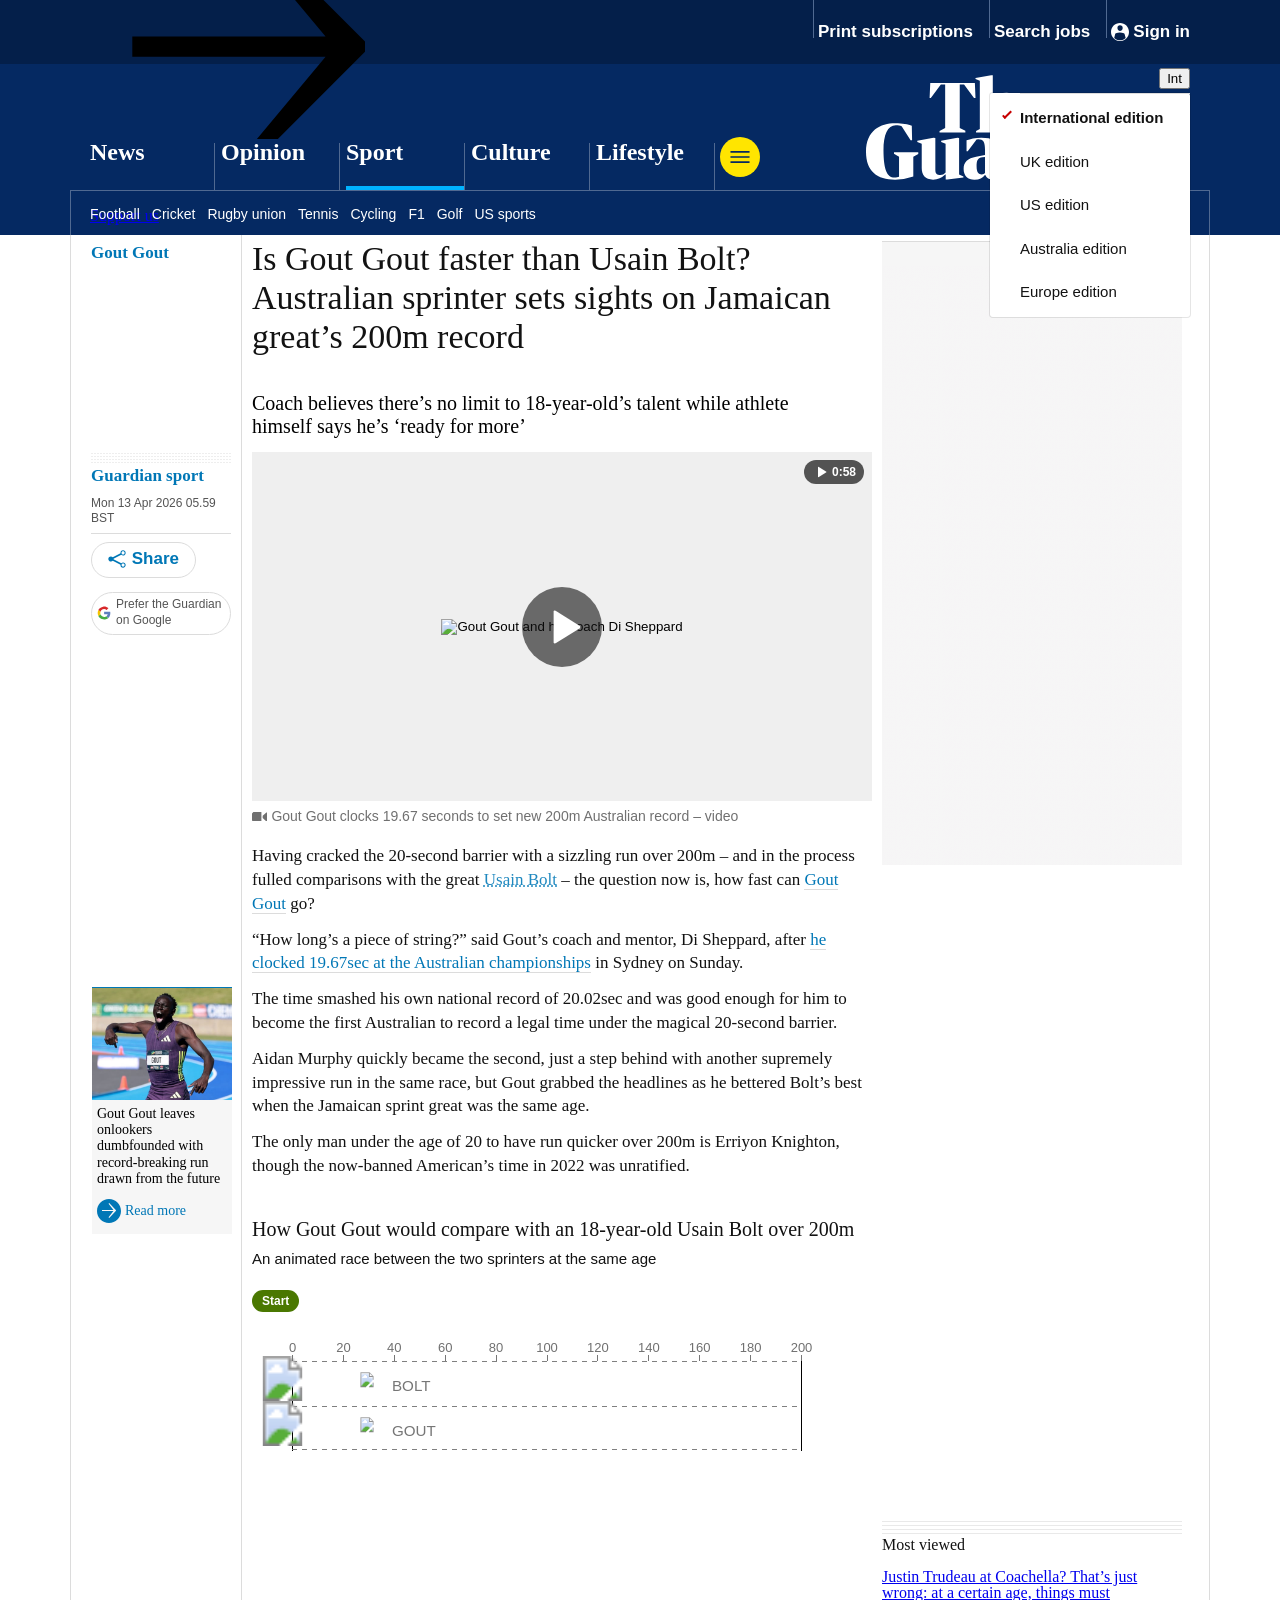
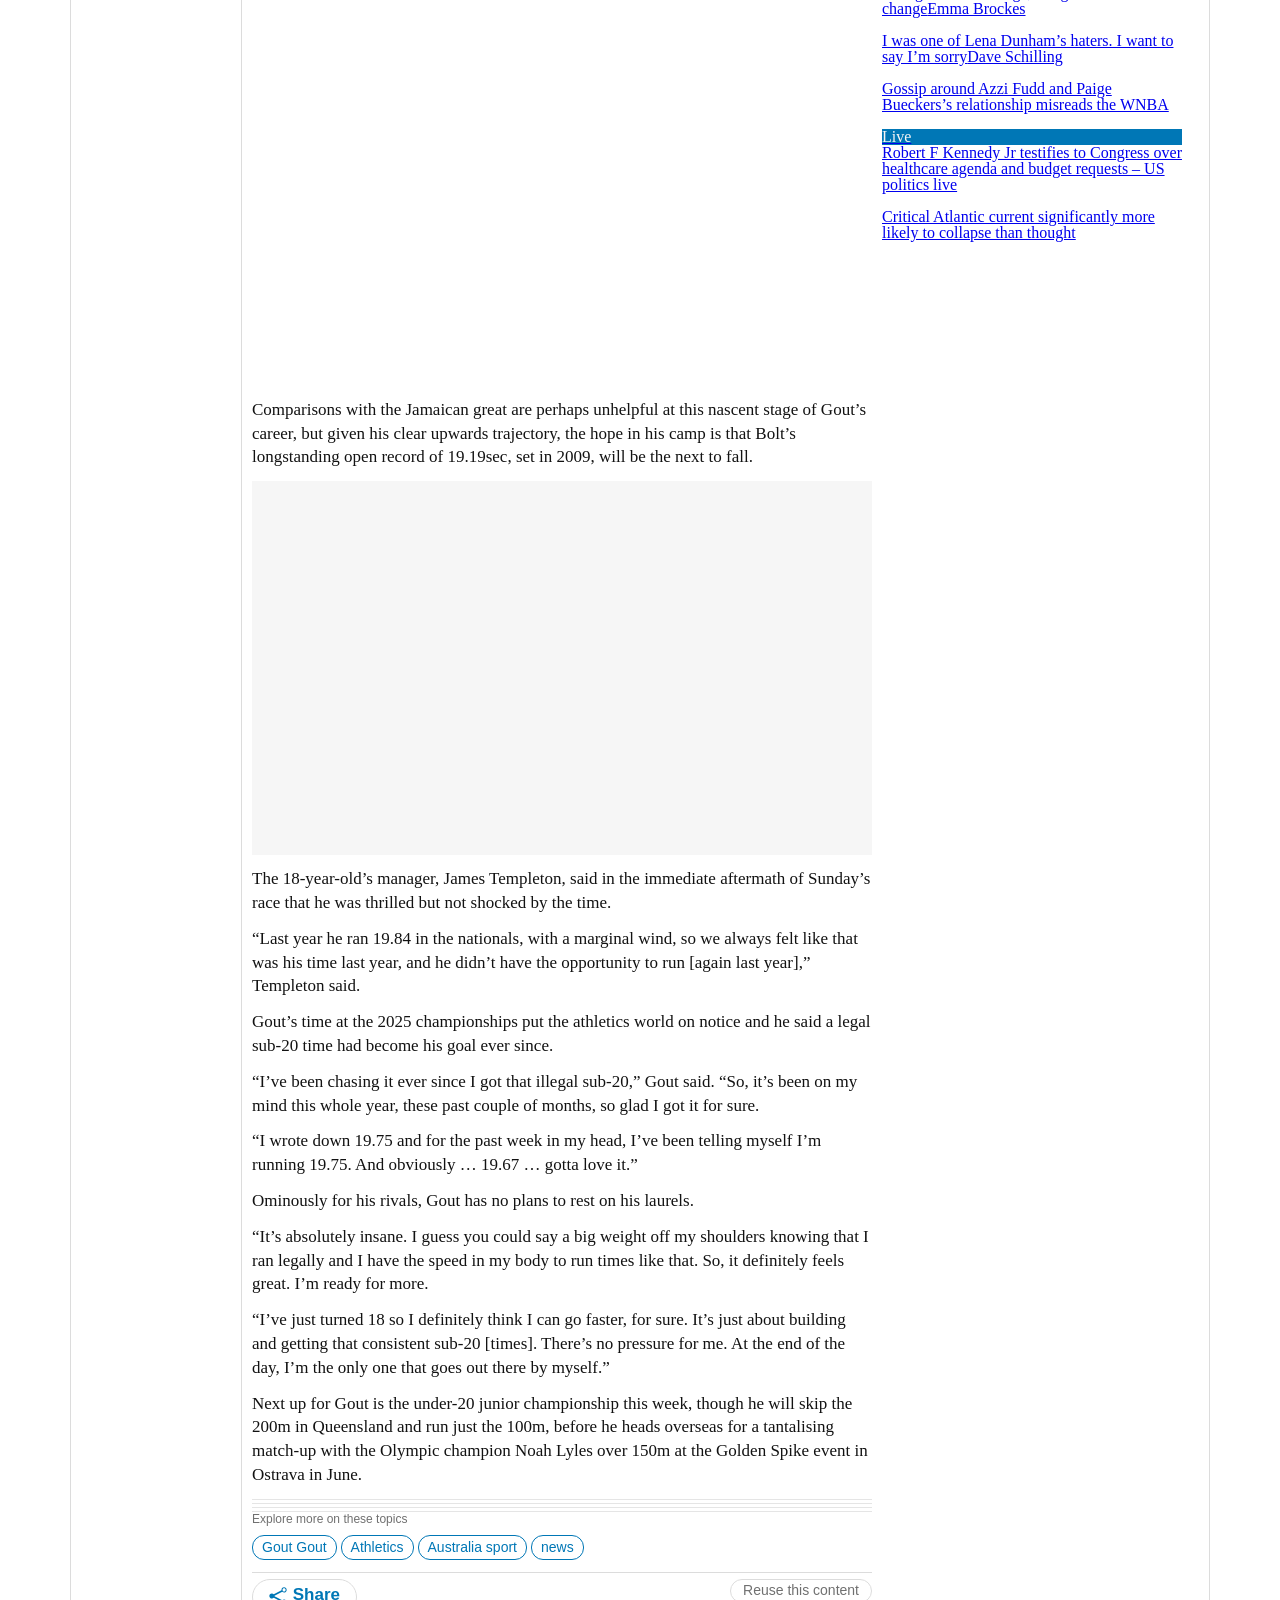
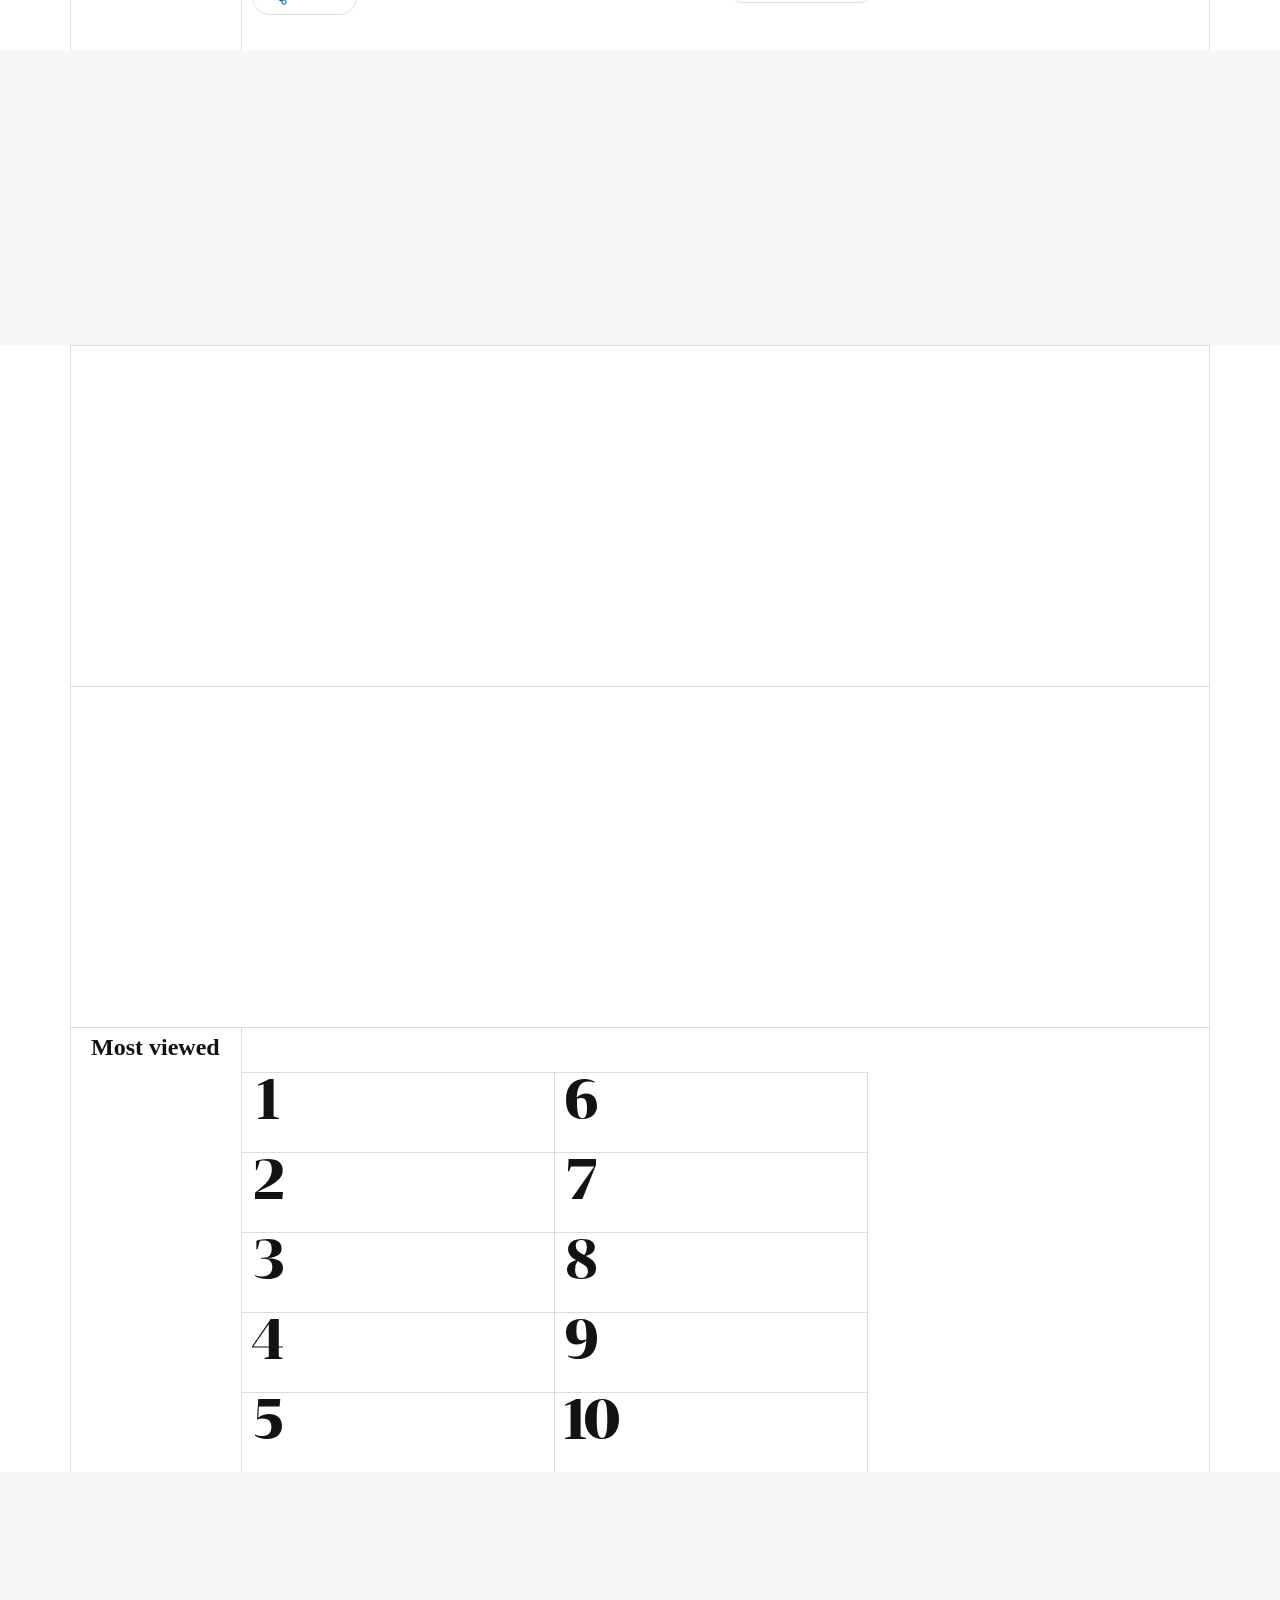
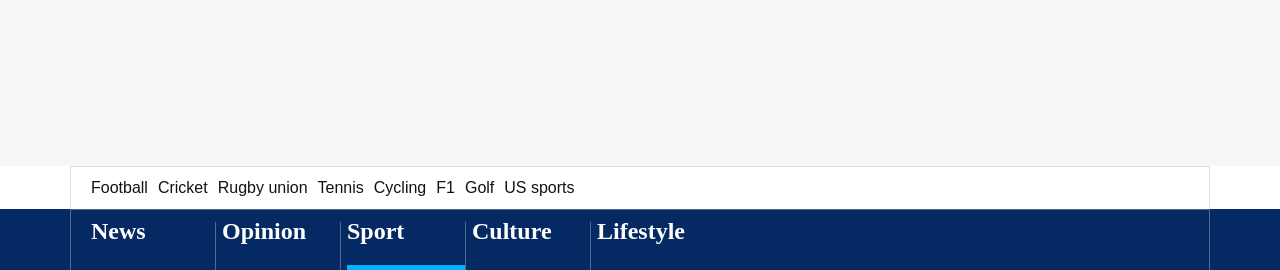
==== index.html @ 265787f0 "Renamed HTML File Forgot to rename file, this commit addresses it." ====
<!DOCTYPE html>
<!-- saved from url=(0095)https://www.theguardian.com/sport/2026/apr/13/how-fast-gout-gout-australian-sprinter-usain-bolt -->
<html lang="en" data-article-theme="Sport" style="--interactive-atom-background: #FFFFFF;"><head><meta http-equiv="Content-Type" content="text/html; charset=UTF-8">
			    <!-- Hello there, HTML enthusiast! -->

				<!-- DCR commit hash a886cf13755b1de9a61874260228f595f70f9288 -->

                <title>Is Gout Gout faster than Usain Bolt? Australian sprinter sets sights on Jamaican great’s 200m record | Gout Gout | The Guardian</title>
                <meta name="description" content="Coach believes there’s no limit to 18-year-old’s talent while athlete himself says he’s ‘ready for more’">

				<link rel="canonical" href="https://www.theguardian.com/sport/2026/apr/13/how-fast-gout-gout-australian-sprinter-usain-bolt">
				<meta name="viewport" content="width=device-width,minimum-scale=1,initial-scale=1">
                <meta name="theme-color" content="#052962">
				<link rel="manifest" href="https://assets.guim.co.uk/static/frontend/manifest.json">
				<link rel="apple-touch-icon" href="https://assets.guim.co.uk/static/frontend/icons/homescreen/apple-touch-icon.svg" sizes="any">
				<link rel="apple-touch-icon" href="https://assets.guim.co.uk/static/frontend/icons/homescreen/apple-touch-icon-512.png" sizes="512x512">
				<link rel="apple-touch-icon" href="https://assets.guim.co.uk/static/frontend/icons/homescreen/apple-touch-icon-360.png" sizes="360x360">
				<link rel="apple-touch-icon" href="https://assets.guim.co.uk/static/frontend/icons/homescreen/apple-touch-icon-240.png" sizes="240x240">
				<link rel="apple-touch-icon" href="https://assets.guim.co.uk/static/frontend/icons/homescreen/apple-touch-icon-120.png" sizes="120x120">
                <link rel="icon" href="https://static.guim.co.uk/images/favicon-32x32.ico">

                <link rel="preconnect" href="https://assets.guim.co.uk/">
<link rel="preconnect" href="https://i.guim.co.uk/">
<link rel="preconnect" href="https://j.ophan.co.uk/">
<link rel="preconnect" href="https://ophan.theguardian.com/">
<link rel="preconnect" href="https://sourcepoint.theguardian.com/">
                <link rel="dns-prefetch" href="https://assets.guim.co.uk/">
<link rel="dns-prefetch" href="https://i.guim.co.uk/">
<link rel="dns-prefetch" href="https://j.ophan.co.uk/">
<link rel="dns-prefetch" href="https://ophan.theguardian.com/">
<link rel="dns-prefetch" href="https://api.nextgen.guardianapps.co.uk/">
<link rel="dns-prefetch" href="https://hits-secure.theguardian.com/">
<link rel="dns-prefetch" href="https://interactive.guim.co.uk/">
<link rel="dns-prefetch" href="https://static.theguardian.com/">
<link rel="dns-prefetch" href="https://support.theguardian.com/">

                 <script type="text/javascript" async="" src="./Is Gout Gout faster than Usain Bolt_ Australian sprinter sets sights on Jamaican great’s 200m record _ Gout Gout _ The Guardian_files/c.js.download"></script><script async="" src="./Is Gout Gout faster than Usain Bolt_ Australian sprinter sets sights on Jamaican great’s 200m record _ Gout Gout _ The Guardian_files/wrap.js.download"></script><script src="./Is Gout Gout faster than Usain Bolt_ Australian sprinter sets sights on Jamaican great’s 200m record _ Gout Gout _ The Guardian_files/f.txt"></script><script src="./Is Gout Gout faster than Usain Bolt_ Australian sprinter sets sights on Jamaican great’s 200m record _ Gout Gout _ The Guardian_files/f(1).txt"></script><script src="./Is Gout Gout faster than Usain Bolt_ Australian sprinter sets sights on Jamaican great’s 200m record _ Gout Gout _ The Guardian_files/d6691a17-6fdb-4d26-85d6-b3dd27f55f08-web.js.download"></script><script src="./Is Gout Gout faster than Usain Bolt_ Australian sprinter sets sights on Jamaican great’s 200m record _ Gout Gout _ The Guardian_files/iasPET.1.js.download"></script><script src="./Is Gout Gout faster than Usain Bolt_ Australian sprinter sets sights on Jamaican great’s 200m record _ Gout Gout _ The Guardian_files/the_guardian_uk.js.download"></script><script async="" src="./Is Gout Gout faster than Usain Bolt_ Australian sprinter sets sights on Jamaican great’s 200m record _ Gout Gout _ The Guardian_files/apstag.js.download"></script><script src="./Is Gout Gout faster than Usain Bolt_ Australian sprinter sets sights on Jamaican great’s 200m record _ Gout Gout _ The Guardian_files/tag.js.download"></script><script src="./Is Gout Gout faster than Usain Bolt_ Australian sprinter sets sights on Jamaican great’s 200m record _ Gout Gout _ The Guardian_files/beacon.js.download" id="comscore" async=""></script><script src="./Is Gout Gout faster than Usain Bolt_ Australian sprinter sets sights on Jamaican great’s 200m record _ Gout Gout _ The Guardian_files/config.js.download" async=""></script><script type="application/ld+json">
                    			[{"@type":"NewsArticle","@context":"https://schema.org","@id":"https://www.theguardian.com/sport/2026/apr/13/how-fast-gout-gout-australian-sprinter-usain-bolt","publisher":{"@type":"Organization","@context":"https://schema.org","@id":"https://www.theguardian.com#publisher","name":"The Guardian","url":"https://www.theguardian.com/","logo":{"@type":"ImageObject","url":"https://uploads.guim.co.uk/2018/01/31/TheGuardian_AMP.png","width":190,"height":60},"sameAs":["https://www.facebook.com/theguardian","https://twitter.com/guardian","https://www.youtube.com/user/TheGuardian"]},"isAccessibleForFree":true,"isPartOf":{"@type":["CreativeWork","Product"],"name":"The Guardian","productID":"theguardian.com:basic"},"image":["https://i.guim.co.uk/img/media/9cb7e3c1fbef3605c9a536374ebd32091ae168bf/116_0_2563_2050/master/2563.jpg?width=1200&height=630&quality=85&auto=format&fit=crop&precrop=40:21,offset-x50,offset-y0&overlay-align=bottom%2Cleft&overlay-width=100p&overlay-base64=L2ltZy9zdGF0aWMvb3ZlcmxheXMvdGctZGVmYXVsdC5wbmc&enable=upscale&s=7f8e70949f3107f25cc28188cef7306f","https://i.guim.co.uk/img/media/9cb7e3c1fbef3605c9a536374ebd32091ae168bf/116_0_2563_2050/master/2563.jpg?width=1200&height=1200&quality=85&auto=format&fit=crop&s=6c474602ad21259b686685066d8d3cd5","https://i.guim.co.uk/img/media/9cb7e3c1fbef3605c9a536374ebd32091ae168bf/116_0_2563_2050/master/2563.jpg?width=1200&height=900&quality=85&auto=format&fit=crop&s=549c5495d1c855d6bd605810d205d768","https://i.guim.co.uk/img/media/9cb7e3c1fbef3605c9a536374ebd32091ae168bf/116_0_2563_2050/master/2563.jpg?width=1200&quality=85&auto=format&fit=max&s=b8308ca4f399986633cb9bcd3a3fe0fb"],"author":[{"@type":"Person","name":"Guardian sport","sameAs":"https://www.theguardian.com/profile/guardian-sport"}],"datePublished":"2026-04-13T04:59:41.000Z","headline":"Is Gout Gout faster than Usain Bolt? Australian sprinter sets sights on Jamaican great’s 200m record","dateModified":"2026-04-13T05:37:16.000Z","mainEntityOfPage":"https://www.theguardian.com/sport/2026/apr/13/how-fast-gout-gout-australian-sprinter-usain-bolt"},{"@type":"WebPage","@context":"https://schema.org","@id":"https://www.theguardian.com/sport/2026/apr/13/how-fast-gout-gout-australian-sprinter-usain-bolt","potentialAction":{"@type":"ViewAction","target":"android-app://com.guardian/https/www.theguardian.com/sport/2026/apr/13/how-fast-gout-gout-australian-sprinter-usain-bolt"}}]
                			</script>

				<link rel="preload" href="https://assets.guim.co.uk/static/frontend/fonts/guardian-headline/noalts-not-hinted/GHGuardianHeadline-Bold.woff2" as="font" crossorigin="">
<link rel="preload" href="https://assets.guim.co.uk/static/frontend/fonts/guardian-textegyptian/noalts-not-hinted/GuardianTextEgyptian-Regular.woff2" as="font" crossorigin="">

                <meta property="og:url" content="https://www.theguardian.com/sport/2026/apr/13/how-fast-gout-gout-australian-sprinter-usain-bolt">
<meta property="article:author" content="https://www.theguardian.com/profile/guardian-sport">
<meta property="og:image:width" content="1200">
<meta property="og:image" content="https://i.guim.co.uk/img/media/9cb7e3c1fbef3605c9a536374ebd32091ae168bf/116_0_2563_2050/master/2563.jpg?width=1200&amp;height=630&amp;quality=85&amp;auto=format&amp;fit=crop&amp;precrop=40:21,offset-x50,offset-y0&amp;overlay-align=bottom%2Cleft&amp;overlay-width=100p&amp;overlay-base64=L2ltZy9zdGF0aWMvb3ZlcmxheXMvdGctZGVmYXVsdC5wbmc&amp;enable=upscale&amp;s=7f8e70949f3107f25cc28188cef7306f">
<meta property="al:ios:url" content="gnmguardian://sport/2026/apr/13/how-fast-gout-gout-australian-sprinter-usain-bolt?contenttype=Article&amp;source=applinks">
<meta property="article:publisher" content="https://www.facebook.com/theguardian">
<meta property="og:title" content="Is Gout Gout faster than Usain Bolt? Australian sprinter sets sights on Jamaican great’s 200m record">
<meta property="fb:app_id" content="180444840287">
<meta property="article:modified_time" content="2026-04-13T05:37:16.000Z">
<meta property="og:image:height" content="960">
<meta property="og:description" content="Coach believes there’s no limit to 18-year-old’s talent while athlete himself says he’s ‘ready for more’">
<meta property="og:type" content="article">
<meta property="al:ios:app_store_id" content="409128287">
<meta property="article:section" content="Sport">
<meta property="article:published_time" content="2026-04-13T04:59:41.000Z">
<meta property="article:tag" content="Gout Gout,Athletics,Australia sport,Sport,Australia news">
<meta property="al:ios:app_name" content="The Guardian">
<meta property="og:site_name" content="the Guardian">

                <meta name="twitter:dnt" content="on">

                <meta name="twitter:app:id:iphone" content="409128287">
<meta name="twitter:app:name:googleplay" content="The Guardian">
<meta name="twitter:app:name:ipad" content="The Guardian">
<meta name="twitter:card" content="summary_large_image">
<meta name="twitter:app:name:iphone" content="The Guardian">
<meta name="twitter:app:id:ipad" content="409128287">
<meta name="twitter:app:id:googleplay" content="com.guardian">
<meta name="twitter:app:url:googleplay" content="guardian://www.theguardian.com/sport/2026/apr/13/how-fast-gout-gout-australian-sprinter-usain-bolt">
<meta name="twitter:app:url:iphone" content="gnmguardian://sport/2026/apr/13/how-fast-gout-gout-australian-sprinter-usain-bolt?contenttype=Article&amp;source=twitter">
<meta name="twitter:image" content="https://i.guim.co.uk/img/media/9cb7e3c1fbef3605c9a536374ebd32091ae168bf/116_0_2563_2050/master/2563.jpg?width=1200&amp;height=630&amp;quality=85&amp;auto=format&amp;fit=crop&amp;precrop=40:21,offset-x50,offset-y0&amp;overlay-align=bottom%2Cleft&amp;overlay-width=100p&amp;overlay-base64=L2ltZy9zdGF0aWMvb3ZlcmxheXMvdGctZGVmYXVsdC5wbmc&amp;s=d45c4a9e0f38de8136c377ed4057181d">
<meta name="twitter:site" content="@guardian">
<meta name="twitter:app:url:ipad" content="gnmguardian://sport/2026/apr/13/how-fast-gout-gout-australian-sprinter-usain-bolt?contenttype=Article&amp;source=twitter">

                <!--  This tag enables pages to be featured in Google Discover as large previews
                    See: https://developers.google.com/search/docs/advanced/mobile/google-discover?hl=en&visit_id=637424198370039526-3805703503&rd=1 -->
                <meta name="robots" content="max-image-preview:large">


                <script>
                    window.guardian = {"config":{"isDotcomRendering":true,"isDev":false,"stage":"PROD","frontendAssetsFullURL":"https://assets.guim.co.uk/","page":{"switches":{"prebidCriteo":true,"externalVideoEmbeds":true,"lightbox":true,"googleOneTapSwitch":true,"hideNewsletterSignupComponentForSubscribers":true,"prebidAppnexusUkRow":true,"prebidMagnite":true,"commercialMetrics":true,"prebidTrustx":false,"scAdFreeBanner":false,"adaptiveSite":true,"prebidPermutiveAudience":true,"compareVariantDecision":false,"manyNewsletterVisibleRecaptcha":false,"enableSentryReporting":true,"lazyLoadContainers":true,"filterAtAGlance":true,"ampArticleSwitch":false,"remarketing":true,"articleEndSlot":true,"keyEventsCarousel":true,"registerWithPhone":false,"targeting":true,"remoteHeader":true,"ampPrebidOzone":false,"slotBodyEnd":true,"emailInlineInFooter":true,"showNewPrivacyWordingOnEmailSignupEmbeds":true,"prebidAnalytics":true,"extendedMostPopular":true,"ampContentAbTesting":false,"imrWorldwide":true,"acast":true,"twitterUwt":true,"abNoAuxiaSignInGate":true,"prebidAppnexusInvcode":true,"ampPrebidPubmatic":false,"a9HeaderBidding":true,"prebidAppnexus":true,"enableDiscussionSwitch":true,"prebidXaxis":true,"stickyVideos":true,"discussionAllPageSize":true,"showNewNewsletterSignupCard":false,"prebidUserSync":true,"audioOnwardJourneySwitch":true,"brazeTaylorReport":false,"callouts":true,"sentinelLogger":true,"geoMostPopular":true,"weAreHiring":false,"relatedContent":true,"thirdPartyEmbedTracking":true,"prebidOzone":true,"ampLiveblogSwitch":false,"ampAmazon":false,"mostViewedFronts":true,"optOutAdvertising":true,"googleSearch":true,"brazeSwitch":true,"signInGate":true,"prebidKargo":true,"disableChildDirected":true,"abAdmiralAdblockRecovery":true,"consentManagement":true,"productLeftColCards":true,"personaliseSignInGateAfterCheckout":true,"idProfileNavigation":true,"confiantAdVerification":true,"discussionAllowAnonymousRecommendsSwitch":false,"permutive":true,"comscore":true,"ampPrebidCriteo":false,"prebidLiveramp":true,"prebidTheTradeDesk":true,"newsletterOnwards":false,"youtubeIma":true,"webFonts":true,"liveBlogTopSponsorship":true,"lineItemJobs":true,"ophan":true,"crosswordSvgThumbnails":true,"prebidTriplelift":true,"prebidPubmatic":true,"serverShareCounts":false,"autoRefresh":true,"enhanceTweets":true,"prebidIndexExchange":true,"prebidOpenx":true,"prebidHeaderBidding":true,"idCookieRefresh":true,"discussionPageSize":true,"smartAppBanner":false,"historyTags":true,"brazeContentCards":true,"remoteBanner":true,"emailSignupRecaptcha":true,"prebidSmart":true,"shouldLoadGoogletag":true,"inizio":true},"abTests":{},"serverSideABTests":{"thefilter-at-a-glance-redesign-v2":"control"},"googletagUrl":"//securepubads.g.doubleclick.net/tag/js/gpt.js","stage":"PROD","frontendAssetsFullURL":"https://assets.guim.co.uk/","ampIframeUrl":"https://assets.guim.co.uk/data/vendor/2533d5cb94302889e6a8f1b24b5329e7/amp-iframe.html","tones":"News","facebookIaAdUnitRoot":"facebook-instant-articles","avatarApiUrl":"https://avatar.theguardian.com","isSplash":false,"isColumn":false,"membershipUrl":"https://membership.theguardian.com","headline":"Is Gout Gout faster than Usain Bolt? Australian sprinter sets sights on Jamaican great’s 200m record","isImmersive":false,"author":"Guardian sport","toneIds":"tone/news","ipsosTag":"sport","isProd":true,"membershipAccess":"","allowUserGeneratedContent":false,"commissioningDesks":"australia-sport","webPublicationDate":1776056381000,"forecastsapiurl":"/weatherapi/forecast","supportUrl":"https://support.theguardian.com","isNumberedList":false,"commercialBundleUrl":"https://assets.guim.co.uk/commercial/c4a3aa217acf2823bf3c/graun.standalone.commercial.js","idOAuthUrl":"https://oauth.theguardian.com","webTitle":"Is Gout Gout faster than Usain Bolt? Australian sprinter sets sights on Jamaican great’s 200m record","isPhotoEssay":false,"idWebAppUrl":"https://oauth.theguardian.com","a9PublisherId":"3722","isFront":false,"inBodyInternalLinkCount":2,"googleSearchUrl":"//www.google.co.uk/cse/cse.js","inBodyExternalLinkCount":0,"showRelatedContent":true,"lightboxImages":{"id":"sport/2026/apr/13/how-fast-gout-gout-australian-sprinter-usain-bolt","headline":"Is Gout Gout faster than Usain Bolt? Australian sprinter sets sights on Jamaican great’s 200m record","shouldHideAdverts":false,"standfirst":"<p>Coach believes there’s no limit to 18-year-old’s talent while athlete himself says he’s ‘ready for more’</p>","images":[]},"googleSearchId":"007466294097402385199:m2ealvuxh1i","shouldHideReaderRevenue":false,"idUrl":"https://profile.theguardian.com","hasSurveyAd":false,"omnitureAmpAccount":"guardiangu-thirdpartyapps","dfpAdUnitRoot":"theguardian.com","trackingNames":"Australia Sport","host":"https://www.theguardian.com","blogIds":"","sectionName":"Sport","hasMultipleVideosInPage":false,"hasShowcaseMainElement":false,"googleRecaptchaSiteKey":"6Le7mFsrAAAAAD07aRCTHZe9u0EfvOiNe8Y0DMMV","fbAppId":"180444840287","isContent":true,"shortUrlId":"/p/x4z4gm","dfpAccountId":"59666047","plistaPublicApiKey":"462925f4f131001fd974bebe","wordCount":506,"hasLiveBlogTopAd":false,"dcrSentryDsn":"https://1937ab71c8804b2b8438178dfdd6468f@sentry.io/1377847","cardStyle":"news","adUnit":"/59666047/theguardian.com/sport/article/ng","discussionApiUrl":"https://discussion.theguardian.com/discussion-api","isSensitive":false,"ophanEmbedJsUrl":"//j.ophan.co.uk/ophan.embed","edition":"INT","frontendSentryDsn":"https://344003a8d11c41d8800fbad8383fdc50@o14302.ingest.us.sentry.io/35463","brazeApiKey":"7f28c639-8bda-48ff-a3f6-24345abfc07c","blogs":"","discussionApiClientHeader":"nextgen","section":"sport","userAttributesApiUrl":"https://members-data-api.theguardian.com/user-attributes","videoDuration":0,"dfpHost":"pubads.g.doubleclick.net","weatherapiurl":"/weatherapi/city","sentryPublicApiKey":"344003a8d11c41d8800fbad8383fdc50","shortUrl":"https://www.theguardian.com/p/x4z4gm","thumbnail":"https://i.guim.co.uk/img/media/9cb7e3c1fbef3605c9a536374ebd32091ae168bf/116_0_2563_2050/500.jpg?quality=85&auto=format&fit=max&s=9507b111f75cbc823659b8f6df03ae03","pillar":"Sport","pageId":"sport/2026/apr/13/how-fast-gout-gout-australian-sprinter-usain-bolt","references":[{"rich-link":"https://www.theguardian.com/sport/2017/may/15/the-recap-sign-up-for-the-best-of-the-guardians-sport-coverage"},{"rich-link":"https://www.theguardian.com/info/2015/jun/05/guardian-australia-sport-newsletter-subscribe-by-email"}],"beaconUrl":"//phar.gu-web.net","commentable":false,"discussionD2Uid":"zHoBy6HNKsk","ophanJsUrl":"//j.ophan.co.uk/ophan.ng","contributorBio":"","keywordIds":"sport/gout-gout,sport/athletics,sport/australia-sport,sport/sport,australia-news/australia-news","contentType":"Article","isDev":false,"isHosted":false,"isAdFree":false,"stripePublicToken":"pk_live_2O6zPMHXNs2AGea4bAmq5R7Z","omnitureAccount":"guardiangu-network","locationapiurl":"/weatherapi/locations?query=","authorIds":"profile/guardian-sport","isPaidContent":false,"hasYouTubeAtom":true,"externalEmbedHost":"https://embed.theguardian.com","thirdPartyAppsAccount":"guardiangu-thirdpartyapps","ajaxUrl":"https://api.nextgen.guardianapps.co.uk","byline":"Guardian sport","keywords":"Gout Gout,Athletics,Australia sport,Sport,Australia news","contentId":"sport/2026/apr/13/how-fast-gout-gout-australian-sprinter-usain-bolt","nonKeywordTagIds":"type/article,tone/news,profile/guardian-sport,tracking/commissioningdesk/australia-sport","mobileAppsAdUnitRoot":"beta-guardian-app","hasPageSkin":false,"requiresMembershipAccess":false,"revisionNumber":"DEV","optimizeEpicUrl":"https://support.theguardian.com/epic/control/index.html","assetsPath":"https://assets.guim.co.uk/","mmaUrl":"https://manage.theguardian.com","isLive":false,"richLink":"/sport/2017/may/15/the-recap-sign-up-for-the-best-of-the-guardians-sport-coverage","campaigns":[],"isLiveBlog":false,"pageCode":"16950433","avatarImagesUrl":"https://avatar.guim.co.uk","publication":"theguardian.com","sentryHost":"app.getsentry.com/35463","buildNumber":"DEV","atomTypes":{"review":false,"guide":false,"audio":false,"explainer":false,"interactive":true,"profile":false,"chart":false,"quizz":false,"callToAction":false,"commonsdivision":false,"timeline":false,"media":true,"qanda":false},"userBenefitsApiUrl":"https://user-benefits.guardianapis.com/benefits/me","sharedAdTargeting":{"ct":"article","su":["0"],"edition":"int","tn":["news"],"p":"ng","k":["gout-gout","athletics","australia-sport","sport","australia-news"],"sh":"https://www.theguardian.com/p/x4z4gm","co":["guardian-sport"],"url":"/sport/2026/apr/13/how-fast-gout-gout-australian-sprinter-usain-bolt"},"onwardWebSocket":"ws://api.nextgen.guardianapps.co.uk/recently-published","productionOffice":"Aus","shouldHideAdverts":false,"idApiUrl":"https://idapi.theguardian.com","pbIndexSites":[{"bp":"D","id":208218},{"bp":"M","id":213492},{"bp":"T","id":215427}],"googletagJsUrl":"//securepubads.g.doubleclick.net/tag/js/gpt.js","atoms":["b4994dad-77c4-4063-b9f0-f14edb7b7ee5","interactives/2026/04/gout-verses-bolt-race-off/race"],"calloutsUrl":"https://callouts.guardianapis.com/formstack-campaign/submit","isPreview":false,"dcrCouldRender":true},"libs":{"googletag":"//securepubads.g.doubleclick.net/tag/js/gpt.js"},"switches":{"prebidCriteo":true,"externalVideoEmbeds":true,"lightbox":true,"googleOneTapSwitch":true,"hideNewsletterSignupComponentForSubscribers":true,"prebidAppnexusUkRow":true,"prebidMagnite":true,"commercialMetrics":true,"prebidTrustx":false,"scAdFreeBanner":false,"adaptiveSite":true,"prebidPermutiveAudience":true,"compareVariantDecision":false,"manyNewsletterVisibleRecaptcha":false,"enableSentryReporting":true,"lazyLoadContainers":true,"filterAtAGlance":true,"ampArticleSwitch":false,"remarketing":true,"articleEndSlot":true,"keyEventsCarousel":true,"registerWithPhone":false,"targeting":true,"remoteHeader":true,"ampPrebidOzone":false,"slotBodyEnd":true,"emailInlineInFooter":true,"showNewPrivacyWordingOnEmailSignupEmbeds":true,"prebidAnalytics":true,"extendedMostPopular":true,"ampContentAbTesting":false,"imrWorldwide":true,"acast":true,"twitterUwt":true,"abNoAuxiaSignInGate":true,"prebidAppnexusInvcode":true,"ampPrebidPubmatic":false,"a9HeaderBidding":true,"prebidAppnexus":true,"enableDiscussionSwitch":true,"prebidXaxis":true,"stickyVideos":true,"discussionAllPageSize":true,"showNewNewsletterSignupCard":false,"prebidUserSync":true,"audioOnwardJourneySwitch":true,"brazeTaylorReport":false,"callouts":true,"sentinelLogger":true,"geoMostPopular":true,"weAreHiring":false,"relatedContent":true,"thirdPartyEmbedTracking":true,"prebidOzone":true,"ampLiveblogSwitch":false,"ampAmazon":false,"mostViewedFronts":true,"optOutAdvertising":true,"googleSearch":true,"brazeSwitch":true,"signInGate":true,"prebidKargo":true,"disableChildDirected":true,"abAdmiralAdblockRecovery":true,"consentManagement":true,"productLeftColCards":true,"personaliseSignInGateAfterCheckout":true,"idProfileNavigation":true,"confiantAdVerification":true,"discussionAllowAnonymousRecommendsSwitch":false,"permutive":true,"comscore":true,"ampPrebidCriteo":false,"prebidLiveramp":true,"prebidTheTradeDesk":true,"newsletterOnwards":false,"youtubeIma":true,"webFonts":true,"liveBlogTopSponsorship":true,"lineItemJobs":true,"ophan":true,"crosswordSvgThumbnails":true,"prebidTriplelift":true,"prebidPubmatic":true,"serverShareCounts":false,"autoRefresh":true,"enhanceTweets":true,"prebidIndexExchange":true,"prebidOpenx":true,"prebidHeaderBidding":true,"idCookieRefresh":true,"discussionPageSize":true,"smartAppBanner":false,"historyTags":true,"brazeContentCards":true,"remoteBanner":true,"emailSignupRecaptcha":true,"prebidSmart":true,"shouldLoadGoogletag":true,"inizio":true},"tests":{},"serverSideABTests":{"thefilter-at-a-glance-redesign-v2":"control"},"ophan":{"pageViewId":"","browserId":""}},"polyfilled":false,"adBlockers":{"onDetect":[]},"modules":{"sentry":{},"abTests":{}}};
                    window.guardian.queue = []; // Queue for functions to be fired by polyfill.io callback
                </script>

                <script type="module">
                    window.guardian.mustardCut = true;
                </script>

                <script nomodule="">
                    // Browser fails mustard check
                    window.guardian.mustardCut = false;
                </script>

                <script>
                    // Noop monkey patch perf.mark and perf.measure if not supported
                    if(window.performance !== undefined && window.performance.mark === undefined) {
                        window.performance.mark = function(){};
                        window.performance.measure = function(){};
                    }
                </script>

                <script>
                    // record the number of times the browser goes offline during a pageview
                    window.guardian.offlineCount = 0;
                    window.addEventListener('offline', function incrementOfflineCount () { window.guardian.offlineCount++ });
                </script>

                <script>
                    // this is a global that's called at the bottom of the pf.io response,
                    // once the polyfills have run. This may be useful for debugging.
                    // mainly to support browsers that don't support async=false or defer
                    function guardianPolyfilled() {
                        window.guardian.polyfilled = true;
                        if (window.guardian.mustardCut === false) {
                            window.guardian.queue.forEach(function(callback) { callback() })
                        }
                    }

                    // We've got contracts to abide by with the Ophan tracker
                    // Setting pageViewId here ensures we're not getting race-conditions at all
                    window.guardian.config.ophan = {
                        // This is duplicated from
                        // https://github.com/guardian/ophan/blob/master/tracker-js/assets/coffee/ophan/transmit.coffee
                        // Please do not change this without talking to the Ophan project first.
                        pageViewId:
                            new Date().getTime().toString(36) +
                            'xxxxxxxxxxxx'.replace(/x/g, function() {
                                return Math.floor(Math.random() * 36).toString(36);
                            }),
                    };
                </script>

                <script>
                    // Set the browserId from the bwid cookie on the ophan object created above
                    // This will need to be replaced later with an async request to an endpoint
                    (function (window, document) {

                        function getCookieValue(name) {
                            var nameEq = name + "=",
                                cookies = document.cookie.split(';'),
                                value = null;
                            cookies.forEach(function (cookie) {
                                while (cookie.charAt(0) === ' ') {
                                    cookie = cookie.substring(1, cookie.length);
                                }
                                if (cookie.indexOf(nameEq) === 0) {
                                    value = cookie.substring(nameEq.length, cookie.length);
                                }
                            });
                            return value;
                        }

                        window.guardian.config.ophan.browserId = getCookieValue("bwid");

                    })(window, document);
                </script>

        <script id="config" type="application/json">
          {"renderingTarget":"Web","darkModeAvailable":false,"assetOrigin":"https://assets.guim.co.uk/","editionId":"INT"}
        </script>

				<script>
					window.curlConfig = {
						baseUrl: 'https://assets.guim.co.uk/assets',
						apiName: 'require'
					};
					window.curl = window.curlConfig;
				</script>




                <noscript>
					<!-- Comscore Identifier: comscorekw=sport -->
                    <img src="https://sb.scorecardresearch.com/p?c1=2&c2=6035250&cv=2.0&cj=1&cs_ucfr=0&comscorekw=sport" />
                </noscript>

                <!-- The following script does not vary between browsers that support modules and those that do not -->
<script defer="" src="./Is Gout Gout faster than Usain Bolt_ Australian sprinter sets sights on Jamaican great’s 200m record _ Gout Gout _ The Guardian_files/polyfill.min.js.download"></script>
<script type="module" src="./Is Gout Gout faster than Usain Bolt_ Australian sprinter sets sights on Jamaican great’s 200m record _ Gout Gout _ The Guardian_files/frameworks.client.web.8844a1b3ccdb9ca9be92.js.download"></script>
<script type="module" src="./Is Gout Gout faster than Usain Bolt_ Australian sprinter sets sights on Jamaican great’s 200m record _ Gout Gout _ The Guardian_files/index.client.web.4ca7a01506aca0bcc501.js.download"></script>
<!-- The following script does not vary between browsers that support modules and those that do not -->
<script defer="" src="./Is Gout Gout faster than Usain Bolt_ Australian sprinter sets sights on Jamaican great’s 200m record _ Gout Gout _ The Guardian_files/graun.standalone.commercial.js.download"></script>
				<style class="webfont">@font-face{font-family:"GH Guardian Headline";src:url(https://assets.guim.co.uk/static/frontend/fonts/guardian-headline/noalts-not-hinted/GHGuardianHeadline-Light.woff2) format("woff2"),url(https://assets.guim.co.uk/static/frontend/fonts/guardian-headline/latin1-not-hinted/GHGuardianHeadline-Light.woff) format("woff"),url(https://assets.guim.co.uk/static/frontend/fonts/guardian-headline/latin1-not-hinted/GHGuardianHeadline-Light.ttf) format("truetype");font-weight:300;font-style:normal;font-display:swap}@font-face{font-family:"Guardian Egyptian Web";src:url(https://assets.guim.co.uk/static/frontend/fonts/guardian-headline/noalts-not-hinted/GHGuardianHeadline-Light.woff2) format("woff2"),url(https://assets.guim.co.uk/static/frontend/fonts/guardian-headline/latin1-not-hinted/GHGuardianHeadline-Light.woff) format("woff"),url(https://assets.guim.co.uk/static/frontend/fonts/guardian-headline/latin1-not-hinted/GHGuardianHeadline-Light.ttf) format("truetype");font-weight:300;font-style:normal;font-display:swap}@font-face{font-family:"GH Guardian Headline";src:url(https://assets.guim.co.uk/static/frontend/fonts/guardian-headline/noalts-not-hinted/GHGuardianHeadline-LightItalic.woff2) format("woff2"),url(https://assets.guim.co.uk/static/frontend/fonts/guardian-headline/latin1-not-hinted/GHGuardianHeadline-LightItalic.woff) format("woff"),url(https://assets.guim.co.uk/static/frontend/fonts/guardian-headline/latin1-not-hinted/GHGuardianHeadline-LightItalic.ttf) format("truetype");font-weight:300;font-style:italic;font-display:swap}@font-face{font-family:"Guardian Egyptian Web";src:url(https://assets.guim.co.uk/static/frontend/fonts/guardian-headline/noalts-not-hinted/GHGuardianHeadline-LightItalic.woff2) format("woff2"),url(https://assets.guim.co.uk/static/frontend/fonts/guardian-headline/latin1-not-hinted/GHGuardianHeadline-LightItalic.woff) format("woff"),url(https://assets.guim.co.uk/static/frontend/fonts/guardian-headline/latin1-not-hinted/GHGuardianHeadline-LightItalic.ttf) format("truetype");font-weight:300;font-style:italic;font-display:swap}@font-face{font-family:"GH Guardian Headline";src:url(https://assets.guim.co.uk/static/frontend/fonts/guardian-headline/noalts-not-hinted/GHGuardianHeadline-Medium.woff2) format("woff2"),url(https://assets.guim.co.uk/static/frontend/fonts/guardian-headline/noalts-not-hinted/GHGuardianHeadline-Medium.woff) format("woff"),url(https://assets.guim.co.uk/static/frontend/fonts/guardian-headline/latin1-not-hinted/GHGuardianHeadline-Medium.ttf) format("truetype");font-weight:500;font-style:normal;font-display:swap}@font-face{font-family:"Guardian Egyptian Web";src:url(https://assets.guim.co.uk/static/frontend/fonts/guardian-headline/noalts-not-hinted/GHGuardianHeadline-Medium.woff2) format("woff2"),url(https://assets.guim.co.uk/static/frontend/fonts/guardian-headline/noalts-not-hinted/GHGuardianHeadline-Medium.woff) format("woff"),url(https://assets.guim.co.uk/static/frontend/fonts/guardian-headline/latin1-not-hinted/GHGuardianHeadline-Medium.ttf) format("truetype");font-weight:500;font-style:normal;font-display:swap}@font-face{font-family:"GH Guardian Headline";src:url(https://assets.guim.co.uk/static/frontend/fonts/guardian-headline/noalts-not-hinted/GHGuardianHeadline-MediumItalic.woff2) format("woff2"),url(https://assets.guim.co.uk/static/frontend/fonts/guardian-headline/latin1-not-hinted/GHGuardianHeadline-MediumItalic.woff) format("woff"),url(https://assets.guim.co.uk/static/frontend/fonts/guardian-headline/latin1-not-hinted/GHGuardianHeadline-MediumItalic.ttf) format("truetype");font-weight:500;font-style:italic;font-display:swap}@font-face{font-family:"Guardian Egyptian Web";src:url(https://assets.guim.co.uk/static/frontend/fonts/guardian-headline/noalts-not-hinted/GHGuardianHeadline-MediumItalic.woff2) format("woff2"),url(https://assets.guim.co.uk/static/frontend/fonts/guardian-headline/latin1-not-hinted/GHGuardianHeadline-MediumItalic.woff) format("woff"),url(https://assets.guim.co.uk/static/frontend/fonts/guardian-headline/latin1-not-hinted/GHGuardianHeadline-MediumItalic.ttf) format("truetype");font-weight:500;font-style:italic;font-display:swap}@font-face{font-family:"GH Guardian Headline";src:url(https://assets.guim.co.uk/static/frontend/fonts/guardian-headline/noalts-not-hinted/GHGuardianHeadline-Bold.woff2) format("woff2"),url(https://assets.guim.co.uk/static/frontend/fonts/guardian-headline/latin1-not-hinted/GHGuardianHeadline-Bold.woff) format("woff"),url(https://assets.guim.co.uk/static/frontend/fonts/guardian-headline/latin1-not-hinted/GHGuardianHeadline-Bold.ttf) format("truetype");font-weight:700;font-style:normal;font-display:swap}@font-face{font-family:"Guardian Egyptian Web";src:url(https://assets.guim.co.uk/static/frontend/fonts/guardian-headline/noalts-not-hinted/GHGuardianHeadline-Bold.woff2) format("woff2"),url(https://assets.guim.co.uk/static/frontend/fonts/guardian-headline/latin1-not-hinted/GHGuardianHeadline-Bold.woff) format("woff"),url(https://assets.guim.co.uk/static/frontend/fonts/guardian-headline/latin1-not-hinted/GHGuardianHeadline-Bold.ttf) format("truetype");font-weight:700;font-style:normal;font-display:swap}@font-face{font-family:"GH Guardian Headline";src:url(https://assets.guim.co.uk/static/frontend/fonts/guardian-headline/noalts-not-hinted/GHGuardianHeadline-BoldItalic.woff2) format("woff2"),url(https://assets.guim.co.uk/static/frontend/fonts/guardian-headline/latin1-not-hinted/GHGuardianHeadline-BoldItalic.woff) format("woff"),url(https://assets.guim.co.uk/static/frontend/fonts/guardian-headline/latin1-not-hinted/GHGuardianHeadline-BoldItalic.ttf) format("truetype");font-weight:700;font-style:italic;font-display:swap}@font-face{font-family:"Guardian Egyptian Web";src:url(https://assets.guim.co.uk/static/frontend/fonts/guardian-headline/noalts-not-hinted/GHGuardianHeadline-BoldItalic.woff2) format("woff2"),url(https://assets.guim.co.uk/static/frontend/fonts/guardian-headline/latin1-not-hinted/GHGuardianHeadline-BoldItalic.woff) format("woff"),url(https://assets.guim.co.uk/static/frontend/fonts/guardian-headline/latin1-not-hinted/GHGuardianHeadline-BoldItalic.ttf) format("truetype");font-weight:700;font-style:italic;font-display:swap}@font-face{font-family:GuardianTextEgyptian;src:url(https://assets.guim.co.uk/static/frontend/fonts/guardian-textegyptian/noalts-not-hinted/GuardianTextEgyptian-Regular.woff2) format("woff2"),url(https://assets.guim.co.uk/static/frontend/fonts/guardian-textegyptian/noalts-not-hinted/GuardianTextEgyptian-Regular.woff) format("woff"),url(https://assets.guim.co.uk/static/frontend/fonts/guardian-textegyptian/latin1-not-hinted/GuardianTextEgyptian-Regular.ttf) format("truetype");font-weight:400;font-style:normal;font-display:swap}@font-face{font-family:"Guardian Text Egyptian Web";src:url(https://assets.guim.co.uk/static/frontend/fonts/guardian-textegyptian/noalts-not-hinted/GuardianTextEgyptian-Regular.woff2) format("woff2"),url(https://assets.guim.co.uk/static/frontend/fonts/guardian-textegyptian/noalts-not-hinted/GuardianTextEgyptian-Regular.woff) format("woff"),url(https://assets.guim.co.uk/static/frontend/fonts/guardian-textegyptian/latin1-not-hinted/GuardianTextEgyptian-Regular.ttf) format("truetype");font-weight:400;font-style:normal;font-display:swap}@font-face{font-family:GuardianTextEgyptian;src:url(https://assets.guim.co.uk/static/frontend/fonts/guardian-textegyptian/noalts-not-hinted/GuardianTextEgyptian-RegularItalic.woff2) format("woff2"),url(https://assets.guim.co.uk/static/frontend/fonts/guardian-textegyptian/latin1-not-hinted/GuardianTextEgyptian-RegularItalic.woff) format("woff"),url(https://assets.guim.co.uk/static/frontend/fonts/guardian-textegyptian/latin1-not-hinted/GuardianTextEgyptian-RegularItalic.ttf) format("truetype");font-weight:400;font-style:italic;font-display:swap}@font-face{font-family:"Guardian Text Egyptian Web";src:url(https://assets.guim.co.uk/static/frontend/fonts/guardian-textegyptian/noalts-not-hinted/GuardianTextEgyptian-RegularItalic.woff2) format("woff2"),url(https://assets.guim.co.uk/static/frontend/fonts/guardian-textegyptian/latin1-not-hinted/GuardianTextEgyptian-RegularItalic.woff) format("woff"),url(https://assets.guim.co.uk/static/frontend/fonts/guardian-textegyptian/latin1-not-hinted/GuardianTextEgyptian-RegularItalic.ttf) format("truetype");font-weight:400;font-style:italic;font-display:swap}@font-face{font-family:GuardianTextEgyptian;src:url(https://assets.guim.co.uk/static/frontend/fonts/guardian-textegyptian/noalts-not-hinted/GuardianTextEgyptian-Bold.woff2) format("woff2"),url(https://assets.guim.co.uk/static/frontend/fonts/guardian-textegyptian/latin1-not-hinted/GuardianTextEgyptian-Bold.woff) format("woff"),url(https://assets.guim.co.uk/static/frontend/fonts/guardian-textegyptian/latin1-not-hinted/GuardianTextEgyptian-Bold.ttf) format("truetype");font-weight:700;font-style:normal;font-display:swap}@font-face{font-family:"Guardian Text Egyptian Web";src:url(https://assets.guim.co.uk/static/frontend/fonts/guardian-textegyptian/noalts-not-hinted/GuardianTextEgyptian-Bold.woff2) format("woff2"),url(https://assets.guim.co.uk/static/frontend/fonts/guardian-textegyptian/latin1-not-hinted/GuardianTextEgyptian-Bold.woff) format("woff"),url(https://assets.guim.co.uk/static/frontend/fonts/guardian-textegyptian/latin1-not-hinted/GuardianTextEgyptian-Bold.ttf) format("truetype");font-weight:700;font-style:normal;font-display:swap}@font-face{font-family:GuardianTextEgyptian;src:url(https://assets.guim.co.uk/static/frontend/fonts/guardian-textegyptian/noalts-not-hinted/GuardianTextEgyptian-BoldItalic.woff2) format("woff2"),url(https://assets.guim.co.uk/static/frontend/fonts/guardian-textegyptian/latin1-not-hinted/GuardianTextEgyptian-BoldItalic.woff) format("woff"),url(https://assets.guim.co.uk/static/frontend/fonts/guardian-textegyptian/latin1-not-hinted/GuardianTextEgyptian-BoldItalic.ttf) format("truetype");font-weight:700;font-style:italic;font-display:swap}@font-face{font-family:"Guardian Text Egyptian Web";src:url(https://assets.guim.co.uk/static/frontend/fonts/guardian-textegyptian/noalts-not-hinted/GuardianTextEgyptian-BoldItalic.woff2) format("woff2"),url(https://assets.guim.co.uk/static/frontend/fonts/guardian-textegyptian/latin1-not-hinted/GuardianTextEgyptian-BoldItalic.woff) format("woff"),url(https://assets.guim.co.uk/static/frontend/fonts/guardian-textegyptian/latin1-not-hinted/GuardianTextEgyptian-BoldItalic.ttf) format("truetype");font-weight:700;font-style:italic;font-display:swap}@font-face{font-family:GuardianTextSans;src:url(https://assets.guim.co.uk/static/frontend/fonts/guardian-textsans/noalts-not-hinted/GuardianTextSans-Regular.woff2) format("woff2"),url(https://assets.guim.co.uk/static/frontend/fonts/guardian-textsans/noalts-not-hinted/GuardianTextSans-Regular.woff) format("woff"),url(https://assets.guim.co.uk/static/frontend/fonts/guardian-textsans/latin1-not-hinted/GuardianTextSans-Regular.ttf) format("truetype");font-weight:400;font-style:normal;font-display:swap}@font-face{font-family:"Guardian Text Sans Web";src:url(https://assets.guim.co.uk/static/frontend/fonts/guardian-textsans/noalts-not-hinted/GuardianTextSans-Regular.woff2) format("woff2"),url(https://assets.guim.co.uk/static/frontend/fonts/guardian-textsans/noalts-not-hinted/GuardianTextSans-Regular.woff) format("woff"),url(https://assets.guim.co.uk/static/frontend/fonts/guardian-textsans/latin1-not-hinted/GuardianTextSans-Regular.ttf) format("truetype");font-weight:400;font-style:normal;font-display:swap}@font-face{font-family:GuardianTextSans;src:url(https://assets.guim.co.uk/static/frontend/fonts/guardian-textsans/noalts-not-hinted/GuardianTextSans-RegularItalic.woff2) format("woff2"),url(https://assets.guim.co.uk/static/frontend/fonts/guardian-textsans/latin1-not-hinted/GuardianTextSans-RegularItalic.woff) format("woff"),url(https://assets.guim.co.uk/static/frontend/fonts/guardian-textsans/latin1-not-hinted/GuardianTextSans-RegularItalic.ttf) format("truetype");font-weight:400;font-style:italic;font-display:swap}@font-face{font-family:"Guardian Text Sans Web";src:url(https://assets.guim.co.uk/static/frontend/fonts/guardian-textsans/noalts-not-hinted/GuardianTextSans-RegularItalic.woff2) format("woff2"),url(https://assets.guim.co.uk/static/frontend/fonts/guardian-textsans/latin1-not-hinted/GuardianTextSans-RegularItalic.woff) format("woff"),url(https://assets.guim.co.uk/static/frontend/fonts/guardian-textsans/latin1-not-hinted/GuardianTextSans-RegularItalic.ttf) format("truetype");font-weight:400;font-style:italic;font-display:swap}@font-face{font-family:GuardianTextSans;src:url(https://assets.guim.co.uk/static/frontend/fonts/guardian-textsans/noalts-not-hinted/GuardianTextSans-Bold.woff2) format("woff2"),url(https://assets.guim.co.uk/static/frontend/fonts/guardian-textsans/latin1-not-hinted/GuardianTextSans-Bold.woff) format("woff"),url(https://assets.guim.co.uk/static/frontend/fonts/guardian-textsans/latin1-not-hinted/GuardianTextSans-Bold.ttf) format("truetype");font-weight:700;font-style:normal;font-display:swap}@font-face{font-family:"Guardian Text Sans Web";src:url(https://assets.guim.co.uk/static/frontend/fonts/guardian-textsans/noalts-not-hinted/GuardianTextSans-Bold.woff2) format("woff2"),url(https://assets.guim.co.uk/static/frontend/fonts/guardian-textsans/latin1-not-hinted/GuardianTextSans-Bold.woff) format("woff"),url(https://assets.guim.co.uk/static/frontend/fonts/guardian-textsans/latin1-not-hinted/GuardianTextSans-Bold.ttf) format("truetype");font-weight:700;font-style:normal;font-display:swap}@font-face{font-family:GuardianTextSans;src:url(https://assets.guim.co.uk/static/frontend/fonts/guardian-textsans/noalts-not-hinted/GuardianTextSans-BoldItalic.woff2) format("woff2"),url(https://assets.guim.co.uk/static/frontend/fonts/guardian-textsans/latin1-not-hinted/GuardianTextSans-BoldItalic.woff) format("woff"),url(https://assets.guim.co.uk/static/frontend/fonts/guardian-textsans/latin1-not-hinted/GuardianTextSans-BoldItalic.ttf) format("truetype");font-weight:700;font-style:italic;font-display:swap}@font-face{font-family:"Guardian Text Sans Web";src:url(https://assets.guim.co.uk/static/frontend/fonts/guardian-textsans/noalts-not-hinted/GuardianTextSans-BoldItalic.woff2) format("woff2"),url(https://assets.guim.co.uk/static/frontend/fonts/guardian-textsans/latin1-not-hinted/GuardianTextSans-BoldItalic.woff) format("woff"),url(https://assets.guim.co.uk/static/frontend/fonts/guardian-textsans/latin1-not-hinted/GuardianTextSans-BoldItalic.ttf) format("truetype");font-weight:700;font-style:italic;font-display:swap}</style>
                <style>
	html, body, div, span, applet, object, iframe,
	h1, h2, h3, h4, h5, h6, p, blockquote, pre,
	a, abbr, acronym, address, big, cite, code,
	del, dfn, em, img, ins, kbd, q, s, samp,
	small, strike, strong, sub, sup, tt, var,
	b, u, i, center,
	dl, dt, dd, menu, ol, ul, li,
	fieldset, form, label, legend,
	table, caption, tbody, tfoot, thead, tr, th, td,
	article, aside, canvas, details, embed,
	figure, figcaption, footer, header, hgroup,
	main, menu, nav, output, ruby, section, summary,
	time, mark, audio, video {
		margin: 0;
		padding: 0;
		border: 0;
		font-size: 100%;
		font: inherit;
		vertical-align: baseline;
	}
	/* HTML5 display-role reset for older browsers */
	article, aside, details, figcaption, figure,
	footer, header, hgroup, main, menu, nav, section {
		display: block;
	}
	/* HTML5 hidden-attribute fix for newer browsers */
	*[hidden] {
		display: none;
	}
	body {
		line-height: 1;
	}
	menu, ol, ul {
		list-style: none;
	}
	blockquote, q {
		quotes: none;
	}
	blockquote:before, blockquote:after,
	q:before, q:after {
		content: '';
		content: none;
	}
	table {
		border-collapse: collapse;
		border-spacing: 0;
	}


	*, *:before, *:after {
        box-sizing: border-box;
    }
    html {
        -moz-osx-font-smoothing: grayscale;
        -webkit-font-smoothing: antialiased;
        /* always show the vertical scroll bar to stop the page
         * jumping about when navigating between pages where
         * one has content shorter than the viewport */
        overflow-y: scroll;
    }
    html, body {
        text-rendering: optimizeLegibility;
        font-feature-settings: 'kern';
        font-kerning: normal; /* Safari 7+, Firefox 24+, Chrome 33(?)+, Opera 21 */
        font-variant-ligatures: common-ligatures;
    }
    body {
        background-color: #FFFFFF;
        color: #121212;
    }
    em {
        font-style: italic;
    }

</style>

				<link rel="stylesheet" media="print" href="./Is Gout Gout faster than Usain Bolt_ Australian sprinter sets sights on Jamaican great’s 200m record _ Gout Gout _ The Guardian_files/print.css">





			<style data-emotion="dcr-global 0" data-s=""></style><style data-emotion="dcr-global 1m3wcr" data-s="">:root{--expandingWrapper--background:#F6F6F6;--expandingWrapper--border:#121212;--expandingWrapper--collapseBackground:#FFFFFF;--expandingWrapper--collapseBackgroundHover:#E5E5E5;--expandingWrapper--collapseText:#121212;--expandingWrapper--collapseTextHover:#121212;--expandingWrapper--text:#121212;--expandingWrapper--horizontalRules:#DCDCDC;--expandingWrapper--expandBackground:#121212;--expandingWrapper--expandBackgroundHover:#454545;--expandingWrapper--expandText:#FFFFFF;--tabs--background:#F6F6F6;--tabs--text:#121212;--tabs--border:#999999;--tabs--inactiveBackground:#DCDCDC;--accordion-background:#F6F6F6;--accordion-title:#121212;--accordion-title-row-background:#FFFFFF;--accordion-title-row-border-top:#DCDCDC;--accordion-title-row-fill:#707070;--ad-background:#F6F6F6;--ad-background-article-inner:#F6F6F6;--ad-border:#DCDCDC;--ad-border-article-inner:#DCDCDC;--ad-labels-text:#707070;--ad-labels-text-article-inner:#707070;--affiliate-disclaimer-background:#F6F6F6;--affiliate-disclaimer-background-hover:#EDEDED;--affiliate-disclaimer-text:#DCDCDC;--affiliate-disclaimer-text-hover:#BABABA;--age-warning-background:#FFE500;--age-warning-text:#121212;--age-warning-wrapper-background:transparent;--apps-epic-background:#F6F6F6;--apps-epic-border:#FFE500;--apps-epic-text:#121212;--apps-footer-background:#F6F6F6;--apps-footer-links-text:#121212;--apps-footer-links-text-hover:#1A1A1A;--article-background:#FFFFFF;--article-border:#DCDCDC;--article-inner-background:transparent;--article-link-border:#DCDCDC;--article-link-border-hover:#0077B6;--article-link-text:#0077B6;--article-link-text-hover:#0077B6;--article-meta-lines:#DCDCDC;--article-section-background:#FFFFFF;--article-section-border:#DCDCDC;--article-section-secondary-title:#333333;--article-section-title:#121212;--article-section-title-culture:#866D50;--article-section-title-lifestyle:#BB3B80;--article-section-title-news:#121212;--article-section-title-opinion:#C74600;--article-section-title-sport:#0077B6;--article-text:#121212;--audio-atom-background:#F6F6F6;--audio-atom-border:#DCDCDC;--audio-atom-icons:#0077B6;--audio-atom-kicker:#0077B6;--audio-atom-progress-bar:#999999;--avatar-background:#EDEDED;--bio-link-underline:#DCDCDC;--bio-text-subdued:#707070;--block-quote-fill:#707070;--block-quote-link:#0077B6;--block-quote-text:#121212;--branding-border:#DCDCDC;--branding-label-text:#333333;--branding-link-text:#0077B6;--bullet-fill:#707070;--button-background-primary:#052962;--button-background-primary-hover:undefined;--button-text-primary:#FFFFFF;--byline:#0077B6;--byline-anchor:#0077B6;--byline-background:#FFE500;--byline-hover:#005689;--byline-underline:inherit;--callout-highlight-background:#FFE500;--callout-highlight-text:#121212;--callout-prompt:#0077B6;--callout-submit-background:#052962;--callout-submit-background-hover:undefined;--callout-submit-text:#FFFFFF;--caption-link:#005689;--caption-main-media-text:#707070;--caption-overlay-text:#FFFFFF;--caption-text:#707070;--card-background:transparent;--card-background-hover:rgba(18, 18, 18, 0.1);--card-border-supporting:#DCDCDC;--card-border-top:#BABABA;--card-footer-text:#707070;--card-headline:#121212;--card-kicker-text:#0077B6;--card-media-background:#F6F6F6;--card-media-sublinks-background:#F6F6F6;--card-media-waveform:#DCDCDC;--card-quote-icon:#0077B6;--card-sublinks-background:#F6F6F6;--card-trail-text:#707070;--carousel-active-dot:#0077B6;--carousel-active-dot-hover:#0077B6;--carousel-arrow:#FFFFFF;--carousel-arrow-background:#000000;--carousel-arrow-background-disabled:#707070;--carousel-arrow-background-hover:#FFE500;--carousel-border:#DCDCDC;--carousel-chevron:#121212;--carousel-chevron-border:#BABABA;--carousel-chevron-border-disabled:rgba(186, 186, 186, 0.32);--carousel-chevron-disabled:rgba(18, 18, 18, 0.32);--carousel-chevron-hover:rgba(186, 186, 186, 0.2);--carousel-dot:#EDEDED;--carousel-dot-hover:#DCDCDC;--carousel-text:#121212;--carousel-title-highlight:#0077B6;--change-bars-axis:#707070;--change-bars-border:#DCDCDC;--change-bars-text:#121212;--click-to-view-background:#F6F6F6;--click-to-view-border:#DCDCDC;--click-to-view-button:#052962;--click-to-view-button-hover:undefined;--click-to-view-button-text:#FFFFFF;--code-block-background:#f5f2f0;--code-block-text-shadow:#FFFFFF;--comment-count-fill:#0077B6;--comment-count-mobile-fill:#0077B6;--comment-form-header-background:#F6F6F6;--comment-form-input-background:#FFFFFF;--cricket-scoreboard-border-top:#005689;--cricket-scoreboard-divider:#DCDCDC;--cricket-scoreboard-link-text:#005689;--cricket-scorecard-divider:#121212;--cricket-scorecard-first-team-color:#22721a;--cricket-scorecard-innings-heading-text:#FFFFFF;--cricket-scorecard-second-team-color:#071b3c;--crossword-anagram-helper-background:#F6F6F6;--crossword-clues-header-border-bottom:#DCDCDC;--crossword-clues-header-border-top:#BB3B80;--crossword-text:#121212;--dateline:#545454;--design-tag-background:#005689;--design-tag-text:#FFFFFF;--discussion-accent-text:#0077B6;--discussion-background:#EDEDED;--discussion-border:#DCDCDC;--discussion-button-background-hover:#0077B6;--discussion-button-text:#FFFFFF;--discussion-comment-underline:#DCDCDC;--discussion-link:#0077B6;--discussion-loading-background:#EDEDED;--discussion-loading-shimmer:#DCDCDC;--discussion-pagination-background:#FFFFFF;--discussion-pagination-border:#DCDCDC;--discussion-pagination-border-hover:#999999;--discussion-pagination-text:#707070;--discussion-pick-label-text:#121212;--discussion-pre-mod:#0077B6;--discussion-preview-background:#EDEDED;--discussion-primary-button-background:#005689;--discussion-report-background:#FFFFFF;--discussion-report-border:#545454;--discussion-report-button:#052962;--discussion-report-error-text:#C70000;--discussion-report-label-text:#121212;--discussion-report-success-text:#22874D;--discussion-section-background:#FFFFFF;--discussion-selected-background:#F6F6F6;--discussion-staff-label-text:#052962;--discussion-subdued:#707070;--discussion-text:#121212;--discussion-top-pick-background:#EDEDED;--discussion-top-pick-link:#0077B6;--drop-cap:#004E7C;--editorial-button-background:#005689;--editorial-button-background-hover:#004E7C;--editorial-button-border-hover:#004E7C;--editorial-button-text:#FFFFFF;--email-signup-button-background:#000000;--email-signup-button-hover:#333333;--email-signup-button-text:#FFFFFF;--end-note-text-subdued:#707070;--eu-parliament-ecr:#0077B6;--eu-parliament-epp:#3DBBE2;--eu-parliament-greensefa:#39A566;--eu-parliament-ni:#333333;--eu-parliament-renew:#FF7F0F;--eu-parliament-sd:#C70000;--eu-parliament-theleft:#8B0000;--eu-parliament-unknown:#848484;--expandable-atom-background:#EDEDED;--expandable-atom-border:#DCDCDC;--expandable-atom-button:#000000;--expandable-atom-button-fill:#FFFFFF;--expandable-atom-text-hover:#0077B6;--explainer-atom-accent:#121212;--explainer-atom-background:#F6F6F6;--feature-card-background:#EDEDED;--feature-card-footer-text:#DCDCDC;--feature-card-headline:#F6F6F6;--feature-card-kicker-text:#90DCFF;--feature-card-quote-icon:#90DCFF;--feature-card-trail-text:#DCDCDC;--filter-key-events-toggle-border-top:#DCDCDC;--follow-icon-background:#FFFFFF;--follow-icon-fill:#0077B6;--follow-text:#121212;--football-competition-select-text:#121212;--football-form-draw:#707070;--football-form-loss:#C70000;--football-form-win:#3DB540;--football-live-blog-background:#F6F6F6;--football-match-header-fixture-result-background:#005689;--football-match-header-fixture-result-border:#FFFFFF33;--football-match-header-fixture-result-primary-text:#FFFFFF;--football-match-header-fixture-result-secondary-text:#D8F1FF;--football-match-header-fixture-result-selected:#90DCFF;--football-match-header-live-background:#FFE500;--football-match-header-live-border:#12121233;--football-match-header-live-primary-text:#121212;--football-match-header-live-selected:#121212;--football-match-hover:#EDEDED;--football-match-info-background:#FFFFFF;--football-match-info-team-number:#707070;--football-match-list-error:#C70000;--football-match-list-live-status:#00B2FF;--football-match-stat-border:#DCDCDC;--football-match-stat-button-background:#0077B6;--football-match-stat-button-background-hover:#00679E;--football-match-stat-text:#121212;--football-match-substitution-icon:#707070;--football-pre-match-background:#F1F8FC;--football-pre-match-button:#0077B6;--football-pre-match-button-hover:#c8e4f3;--football-pre-match-kickoff:#0077B6;--football-score-border:#121212;--football-sub-text:#707070;--football-table-divider:#121212;--footer-border:#DCDCDC;--front-container-background:#FFFFFF;--front-page-background:#FFFFFF;--heading-line:#004E7C;--headline-background:transparent;--headline-blog-background:#FFFFFF;--headline-border:#DCDCDC;--headline-byline:inherit;--headline-colour:#121212;--headline-match-colour:#0077B6;--highlights-card-background:#F1F8FC;--highlights-card-headline:#0077B6;--highlights-card-kicker-text:#121212;--highlights-card-quote-icon:#0077B6;--highlights-container-background:#FFFFFF;--highlights-container-border:#999999;--highlights-container-end-fade:rgba(255, 255, 255, 0);--highlights-container-mid-fade:rgba(255, 255, 255, 0.6);--highlights-container-separator:#DCDCDC;--highlights-container-start-fade:#FFFFFF;--image-title-background:#0077B6;--interactive-atom-background:transparent;--interactive-block-background:#FFFFFF;--interactive-block-background-datawrapper:#FFFFFF;--interactive-contents-hover:#EDEDED;--key-event-background:#F6F6F6;--key-event-background-desktop:#EDEDED;--key-event-border:#707070;--key-event-bullet:#707070;--key-event-bullet-hover:#000000;--key-event-button:#121212;--key-event-button-fill:#FFFFFF;--key-event-button-hover:#FFD900;--key-event-text:#005689;--key-event-title:#121212;--kicker-background-live:#0077B6;--kicker-pulsing-dot-live:rgba(246, 246, 246, 0.75);--kicker-text-live:#F6F6F6;--labs-about-dropdown-background:#EDEDED;--labs-about-dropdown-link:#0C7A73;--labs-about-dropdown-text:#121212;--labs-header-background:#F3FBFB;--labs-header-label-text:#09615B;--labs-header-title:#000000;--labs-logo-background:#09615B;--labs-logo-text:#FFFFFF;--last-updated-text:#000000;--latest-links-dotted-line:#999999;--lightbox-divider:#0077B6;--link-kicker-text:#0077B6;--listen-to-article-button-background:#FFFFFF;--listen-to-article-button-fill:#0077B6;--listen-to-article-waveform:#DCDCDC;--live-block-border-bottom:#DCDCDC;--live-block-border-top:#0077B6;--live-block-container-background:#FFFFFF;--live-block-datetime-text:#545454;--live-block-datetime-text-hover:#333333;--masthead-nav-background:#052962;--masthead-nav-border:#506991;--masthead-nav-lines:#506991;--masthead-nav-link-text:#FFFFFF;--masthead-nav-link-text-hover:#FFE500;--masthead-top-bar-background:#041F4A;--masthead-top-bar-link-text:#FFFFFF;--masthead-top-bar-text:#FFFFFF;--masthead-top-bar-vertical-divider:#506991;--masthead-veggie-burger-background:#FFE500;--masthead-veggie-burger-background-hover:#FFD900;--masthead-veggie-burger-icon:#052962;--match-nav-background:#FFE500;--match-nav-text:#121212;--match-stats-background:#d9edf6;--match-tab-border:#DCDCDC;--match-tab-border-active:#005689;--most-viewed-description:#707070;--most-viewed-footer-hover:#F6F6F6;--most-viewed-headline:#121212;--most-viewed-tab-border:#005689;--multi-byline-non-linked-text:#707070;--narrow-play-icon-background:rgba(18, 18, 18, 0.7);--narrow-play-icon-border:#999999;--narrow-play-icon-fill:#FFFFFF;--nav-reader-revenue-link-text:#FFE500;--nav-search-bar-background:rgba(255, 255, 255, 0.1);--nav-search-bar-icon:#FFFFFF;--nav-search-bar-text:#FFFFFF;--numbered-list-heading:#121212;--numbered-list-links:#0077B6;--numbered-list-number:#707070;--numbered-list-title:#0077B6;--onward-background:#FFFFFF;--onward-content-border:#DCDCDC;--onward-content-top-border:#BABABA;--onward-more-galleries-card-background:#F6F6F6;--onward-text:#121212;--pagination-text:#005689;--pill-background:rgba(18, 18, 18, 0.7);--pill-bullet:#FF5943;--pill-divider:rgba(255, 255, 255, 0.5);--pill-text:#FFFFFF;--pinned-post-background:#FFFFFF;--pinned-post-border:#005689;--podcast-meta-button-background:#333333;--podcast-meta-button-background-hover:#1A1A1A;--podcast-meta-button-text:#DCDCDC;--podcast-meta-title:#F6F6F6;--preferred-source-button-border:#DCDCDC;--preferred-source-button-hover:#F6F6F6;--preferred-source-button-text:#545454;--privacy-text-regular:#121212;--privacy-text-supporting:#000000;--privacy-text-supporting-subdued:#707070;--product-button-primary-background:#7D0068;--product-button-primary-background-hover:#660055;--product-button-primary-text:#FFFFFF;--product-card-background:#F6F6F6;--product-card-border:#7D0068;--product-card-border-neutral:#DCDCDC;--product-card-count:#707070;--product-card-headline:#7D0068;--product-card-read-more:#BB3B80;--product-card-read-more-decoration:#DCDCDC;--product-carousel-card-border:#DCDCDC;--product-carousel-card-counter:#707070;--pullquote-background:#FFFFFF;--pullquote-border:#DCDCDC;--pullquote-icon:#999999;--pullquote-text:#121212;--quiz-atom-answers-background:#F6F6F6;--quiz-atom-answers-hover:#DCDCDC;--quiz-atom-button-background:#052962;--quiz-atom-button-background-hover:#234B8A;--quiz-atom-button-text:#FFFFFF;--quiz-atom-check-mark:#000000;--quiz-atom-incorrect-answer-background:#C70000;--quiz-atom-results-background:#EDEDED;--quiz-atom-results-border:#EDEDED;--quiz-atom-results-number:#052962;--quiz-atom-results-text:#121212;--quote-icon-fill:#0077B6;--recaptcha-border:#121212;--recaptcha-button:#000000;--recaptcha-button-hover:#333333;--recaptcha-button-text:#FFFFFF;--recommendation-count:#F6F6F6;--recommendation-count-arrow:#707070;--recommendation-count-arrow-selected:#FFFFFF;--recommendation-count-selected:#052962;--rich-link-background:#F6F6F6;--rich-link-background-hover:#EDEDED;--rich-link-border:#0077B6;--rich-link-branding-text:#707070;--rich-link-fill:#0077B6;--rich-link-header:#000000;--rich-link-text:#0077B6;--section-background:transparent;--section-background-left:transparent;--section-border:#DCDCDC;--section-border-culture:#866D50;--section-border-lifestyle:#BB3B80;--section-border-news:#333333;--section-border-opinion:#E05E00;--section-border-primary:#333333;--section-border-secondary:#BABABA;--section-border-sport:#0077B6;--section-date:#C70000;--section-description:#707070;--section-title-background:transparent;--section-toggle-button:#707070;--section-toggle-button-hover:#121212;--series-title-background:transparent;--series-title-match-text:#0077B6;--series-title-text:#0077B6;--share-button:#0077B6;--share-button-border:#DCDCDC;--share-button-border-meta:#DCDCDC;--share-button-copied:#121212;--share-button-hover:#FFFFFF;--share-button-liveblog-mobile-meta:#004E7C;--share-button-xsmall-border:#DCDCDC;--sign-in-link:#005689;--sign-in-link-underline:#DCDCDC;--slideshow-caption:#FFFFFF;--slideshow-navigation-background:#F6F6F6;--slideshow-pagination-dot:rgba(18, 18, 18, 0.2);--slideshow-pagination-dot-active:#121212;--speech-bubble-background:#0077B6;--sport-competition-text:#005689;--sport-list-background:#F6F6F6;--sport-list-border:#EDEDED;--sport-top-border:#00B2FF;--stacked-progress-background:#DCDCDC;--stacked-progress-to-win:#121212;--staff-contributor-badge:#052962;--staff-contributor-badge-text:#FFFFFF;--staff-pick-badge:#121212;--staff-pick-badge-text:#FFFFFF;--standfirst-background:#FFFFFF;--standfirst-border:#DCDCDC;--standfirst-bullet:#DCDCDC;--standfirst-link-border:#DCDCDC;--standfirst-link-text:#0077B6;--standfirst-text:#000000;--star-rating-background:#FFE500;--star-rating-empty-alt-background:#999999;--star-rating-empty-background:#DCDCDC;--star-rating-fill:#121212;--storylines-active-tab:#999999;--storylines-background:#EDEDED;--storylines-border:#DCDCDC;--storylines-inactive-tab:#545454;--storylines-titles:#052962;--straight-lines:#DCDCDC;--stuck-background:#FFFFFF;--sub-meta-background:#FFFFFF;--sub-meta-label-text:#707070;--sub-meta-text:#0077B6;--sub-meta-text-hover:#FFFFFF;--sub-nav-border:#0077B6;--sub-nav-link-footer:#121212;--sub-nav-link-header:#121212;--sub-nav-link-hover:#0077B6;--sub-nav-more:#999999;--subheading-text:#121212;--summary-event-bullet:#0077B6;--summary-event-bullet-hover:#004E7C;--syndication-button-border:#DCDCDC;--syndication-button-hover:#DCDCDC;--syndication-button-text:#707070;--table-block-background:#F6F6F6;--table-block-border-top:#0077B6;--table-block-stripe:#EDEDED;--table-block-text:#121212;--table-block-text-first-column:#707070;--table-of-contents:#121212;--table-of-contents-border:#DCDCDC;--tabs-input:#FFFFFF;--tag-page-chevron:#000000;--textblock-bullet-background:#0077B6;--textblock-text:inherit;--timeline-atom-bullet:#121212;--timeline-atom-highlight-text:#000000;--timeline-atom-highlight-text-background:#FFE500;--timeline-bullet:#004E7C;--timeline-event-border:#DCDCDC;--treat-background:#000000;--treat-text:#F6F6F6;--trending-topics-background:#FFFFFF;--trending-topics-separator:#DCDCDC;--trending-topics-text:#333333;--uk-elections-alba:#2F3192;--uk-elections-alliance:#C9BB19;--uk-elections-conservative:#0077B6;--uk-elections-democratic-unionist-party:#8B0000;--uk-elections-green:#39A566;--uk-elections-labour:#C70000;--uk-elections-liberal-democrat:#E05E00;--uk-elections-others:#848484;--uk-elections-plaid-cymru:#135E58;--uk-elections-reform-uk:#3DBBE2;--uk-elections-scottish-national-party:#F5DC00;--uk-elections-sinn-féin:#22874D;--uk-elections-social-democratic-and-labour-party:#23B4A9;--uk-elections-ulster-unionist-party:#004975;--uk-elections-workers-party-of-britain:#7D0068;--us-elections-democrats:#093CA3;--us-elections-republicans:#C70000;--values-with-change-border:#DCDCDC;--values-with-change-change:#606060;--values-with-change-value:#121212;--versus-banner-background:#707070;--versus-banner-border:#121212;--versus-banner-text:#FFFFFF;--versus-change:#606060;--versus-text:#121212;--versus-text-faded:#707070;--video-background:#EDEDED;--video-icon:#FFFFFF;--video-icon-background:rgba(18, 18, 18, 0.7);--video-icon-border:#999999;--video-progress-bar-background:rgba(18, 18, 18, 0.7);--video-progress-bar-value:#DCDCDC;--video-subtitle-background:rgba(18, 18, 18, 0.7);--video-subtitle-text:#FFFFFF;--witness-title-author:#0077B6;--witness-title-icon:#0077B6;--witness-title-text:#0077B6;--youtube-overlay-kicker:#00B2FF;-webkit-print-color-scheme:light;color-scheme:light;}:root body{color:#121212;}*:focus{outline:0;}html:not(.src-focus-disabled) *:focus{box-shadow:0 0 0 3px #0077B6;}::selection{background:#FFE500;color:#121212;}@media print{.scroll-depth-marker{display:none;}}.ad-slot[data-label-show='true']::before{content:attr(ad-label-text);display:block;font-family:GuardianTextSans,"Guardian Text Sans Web","Helvetica Neue",Helvetica,Arial,"Lucida Grande",sans-serif;font-size:0.75rem;line-height:1.3;font-weight:400;font-style:normal;--source-text-decoration-thickness:2px;height:24px;max-height:24px;background-color:var(--ad-background);padding-top:3px;border-top:1px solid var(--ad-border);color:var(--ad-labels-text);text-align:center;box-sizing:border-box;}.ad-slot__adtest-cookie-clear-link{font-family:GuardianTextSans,"Guardian Text Sans Web","Helvetica Neue",Helvetica,Arial,"Lucida Grande",sans-serif;font-size:0.75rem;line-height:1.3;font-weight:400;font-style:normal;--source-text-decoration-thickness:2px;text-align:left;position:absolute;left:268px;top:1px;z-index:10;padding:0;border:0;}.ad-slot{position:relative;width:-webkit-fit-content;width:-moz-fit-content;width:fit-content;margin-left:auto;margin-right:auto;}.ad-slot .ad-slot__content{display:block!important;margin-left:auto;margin-right:auto;}.ad-slot .ad-slot__content iframe{display:block;margin-left:auto;margin-right:auto;}@media print{.ad-slot{display:none!important;}}.ad-slot.ad-slot--collapse{display:none;}.ad-slot.ad-slot--fluid{min-height:250px;padding:0;margin:0;overflow:visible;width:100%;}.ad-slot.ad-slot--fluid[data-label-show='true']{min-height:calc(250px + 24px);}.ad-slot-container{max-width:100vw;position:relative;}</style><style data-emotion="dcr-global 1i17zsw" data-s="">.bz-custom-container~#bannerandheader .top-banner-ad-container{display:none;}</style><style data-emotion="dcr-global" data-s="">@media (max-width: 979.9px){.nav-is-open{overflow:hidden;height:100vh;}}</style><style data-emotion="dcr 1gpubb 11e3tdy 1xdhyk6 1s8spa1 1u9kji9 n4pnam 521dej pk9vk9 5k6jfi kohrs2 145list 1vetsv0 1m16xt4 vxblrw 1hsyf0n 1jzii9a 7pvzhg 1kbi9ft chf208 qanyx8 nvrwln 2hhtc4 vomlh7 zramh4 1p0hins 1acea34 18nbak 1d6g26q 1x36b2n 9ucpkb 1gcso2u 17fanw1 1kcody2 1hrapdy lprv81 b3mn8w 1nvgr5i li5n90 1ef3v4m 3m7ck6 1srap2j 1ndqjmr 6sl420 1b0pb7e a0iy9i 11vt4tq 9ra8aa 1julzi7 4hq641 1tnoaxa fulupp v7ibvm 1j2dgzz fscpiz wp8bgr 16q8bto 1xg25rp 1yytfii 6zq80y 6mptkg 1utnfys 90inr0 1jjnk9d 6v110l qcy5wo radnun 1ykqw76 1q09wwq e1bf28 1rg7stg 1u7lyjq 1mtufo3 a1su5g 1rinrec iwod0p nnfu1a e3rvah va4f9e 12t3ay9 5wkng0 15o3dy0 1ikn05z wqti5a 2zxs1v 1fnjjtg 14emo0l tr9ye5 142siv7 1ykam5j 39g5vx rvfwnd 1qi2at0 1vthf9b e1ey7b bkmuqk hz5qc7 1bnl3wx 1i49ptb 1qvd3m6 1mqnt10 1v9xu6e ky6q7s upmzd8 1aqe7zu 1k1a1x 15in7js ich95x qisdju 1v9sla6 5oiine 1kpcv08 16bbvim lp0nif 1ybxn6r u0h1qy 9dgpdq 16lnb0w 125qj9d 1csot3r 14baf59 1tnbsjt kn9unn 1a4fred ydnaza 1c9t5u6 130mj7b 47fhrn 1kyw41h dp6q5m 1m887w9 1lhuo3r ut4tvs 1h5b6rb 169d7yv eurq8n fkf7vq 173mewl 158tg6b 1u6r942 65xb9q qxqnsy 1rq3vad 1dzx48f 1rrvs2w hj8byr 1gwziyt nu129i zhx6xs 14rjinq 1h2hraq tn16h9 1hko8ef 1e3xwa3 cjwptb wi6855 1ykr3rf wg4bxd 1cwle5j 1ntgn2k 1vf50t ri3hap 1xe3rf7 u8qikl 1gx3men yg4zrc k1vhee 1atljbz rqkbna fossqd f68shw 1giivcq ddf1wi 6m88po 1ypixpd laek1z 1oj52y1 n509ks ke0s0j na1wsh koalqc 1qjcfie 1q1v1nj a4rp9m 1gt8egs lgyw9b bnuca0 1hmrwdw 5tfry9 1xyi04h 1wf840d hw6wj6 1ms2xl4 4coeh 1v06yj3 1xnlu54 1bljy3y 6ottnt 18yycfp stw9kc 1slcfay syuney 1qqcc4d" data-s="">.dcr-1gpubb{font-family:GuardianTextSans,"Guardian Text Sans Web","Helvetica Neue",Helvetica,Arial,"Lucida Grande",sans-serif;font-size:1.0625rem;line-height:1.3;font-weight:400;font-style:normal;--source-text-decoration-thickness:2px;height:40px;top:-40px;line-height:30px;overflow:hidden;padding:0;position:absolute;background:#FFFFFF;display:block;text-align:center;margin:0;-webkit-text-decoration:none;text-decoration:none;color:#000000;}.dcr-1gpubb:focus,.dcr-1gpubb:active{border:5px solid #0077B6;position:static;}.dcr-1gpubb:visited,.dcr-1gpubb:active{color:#000000;}.dcr-11e3tdy{position:-webkit-sticky;position:sticky;top:0;z-index:26;background-color:var(--stuck-background);}.dcr-1u9kji9{position:static;}@media (max-width: 739.9px){.dcr-n4pnam{display:none;}}.dcr-521dej{z-index:1080;width:100%;background-color:var(--ad-background);border-bottom:1px solid var(--ad-border);display:-webkit-box;display:-webkit-flex;display:-ms-flexbox;display:flex;-webkit-flex-direction:column;-ms-flex-direction:column;flex-direction:column;-webkit-box-pack:center;-ms-flex-pack:center;-webkit-justify-content:center;justify-content:center;position:-webkit-sticky;position:sticky;top:0;}.dcr-pk9vk9{padding-bottom:20px;position:relative;margin:0 auto;text-align:left;display:block;width:100%;min-height:294px;}.dcr-pk9vk9[top-above-nav-ad-rendered='true']{min-height:auto;}.dcr-pk9vk9:not([top-above-nav-ad-rendered='true'])::before{content:'';position:absolute;height:250px;width:728px;top:24px;left:50%;-webkit-transform:translateX(-50%);-moz-transform:translateX(-50%);-ms-transform:translateX(-50%);transform:translateX(-50%);background-color:#EDEDED;}@media (min-width: 980px){.dcr-pk9vk9:not([top-above-nav-ad-rendered='true'])::before{width:970px;}}.dcr-5k6jfi{display:grid;grid-auto-rows:auto;grid-template-columns:[viewport-start] 0 [content-start main-column-start] repeat(4, minmax(0, 1fr)) [content-end main-column-end] 0 [viewport-end];-webkit-column-gap:10px;column-gap:10px;}@media (min-width: 480px){.dcr-5k6jfi{-webkit-column-gap:20px;column-gap:20px;}}@media (min-width: 740px){.dcr-5k6jfi{grid-template-columns:[viewport-start] minmax(0, 1fr) [content-start main-column-start] repeat(12, 40px) [content-end main-column-end] minmax(0, 1fr) [viewport-end];}}@media (min-width: 980px){.dcr-5k6jfi{grid-template-columns:[viewport-start] minmax(0, 1fr) [content-start main-column-start] repeat(12, 60px) [content-end main-column-end] minmax(0, 1fr) [viewport-end];}}@media (min-width: 1140px){.dcr-5k6jfi{grid-template-columns:[viewport-start] minmax(0, 1fr) [content-start left-column-start] repeat(2, 60px) [left-column-end main-column-start] repeat(12, 60px) [content-end main-column-end] minmax(0, 1fr) [viewport-end];}}@media (min-width: 1300px){.dcr-5k6jfi{grid-template-columns:[viewport-start] minmax(0, 1fr) [content-start left-column-start] repeat(3, 60px) [left-column-end main-column-start] repeat(12, 60px) [main-column-end] repeat(1, 60px) [content-end] minmax(0, 1fr) [viewport-end];}}.dcr-kohrs2{grid-column:content-start/main-column-end;background-color:var(--masthead-top-bar-background);display:-webkit-box;display:-webkit-flex;display:-ms-flexbox;display:flex;-webkit-flex-direction:row;-ms-flex-direction:row;flex-direction:row;-webkit-box-pack:end;-ms-flex-pack:end;-webkit-justify-content:flex-end;justify-content:flex-end;box-sizing:border-box;height:52px;}@media (min-width: 740px){.dcr-kohrs2{height:60px;}}@media (min-width: 980px){.dcr-kohrs2{height:64px;}}.dcr-145list{height:100%;display:-webkit-box;display:-webkit-flex;display:-ms-flexbox;display:flex;margin-right:auto;-webkit-align-items:center;-webkit-box-align:center;-ms-flex-align:center;align-items:center;}@media (max-width: 979.9px){.dcr-1vetsv0{display:none;}}.dcr-1m16xt4{height:100%;display:-webkit-box;display:-webkit-flex;display:-ms-flexbox;display:flex;}@media (min-width: 980px){.dcr-1m16xt4::before{content:'';border-left:1px solid var(--masthead-top-bar-vertical-divider);height:38px;}}.dcr-vxblrw{display:-webkit-box;display:-webkit-flex;display:-ms-flexbox;display:flex;-webkit-align-items:center;-webkit-box-align:center;-ms-flex-align:center;align-items:center;font-family:GuardianTextSans,"Guardian Text Sans Web","Helvetica Neue",Helvetica,Arial,"Lucida Grande",sans-serif;font-size:1.0625rem;line-height:1.3;font-weight:700;font-style:normal;--source-text-decoration-thickness:2px;color:var(--masthead-top-bar-link-text);-webkit-transition:color 80ms ease-out;transition:color 80ms ease-out;-webkit-text-decoration:none;text-decoration:none;padding:4px;}.dcr-vxblrw:hover,.dcr-vxblrw:focus{-webkit-text-decoration:underline;text-decoration:underline;}.dcr-vxblrw svg{fill:currentColor;float:left;height:18px;width:18px;margin:0 4px 0 0;}.dcr-1hsyf0n{display:-webkit-box;display:-webkit-flex;display:-ms-flexbox;display:flex;position:relative;-webkit-align-items:center;-webkit-box-align:center;-ms-flex-align:center;align-items:center;font-family:GuardianTextSans,"Guardian Text Sans Web","Helvetica Neue",Helvetica,Arial,"Lucida Grande",sans-serif;font-size:1.0625rem;line-height:1.3;font-weight:700;font-style:normal;--source-text-decoration-thickness:2px;color:var(--masthead-top-bar-link-text);-webkit-transition:color 80ms ease-out;transition:color 80ms ease-out;-webkit-text-decoration:none;text-decoration:none;padding:4px 0 4px 4px;z-index:24;}.dcr-1hsyf0n:hover,.dcr-1hsyf0n:focus{-webkit-text-decoration:underline;text-decoration:underline;}.dcr-1hsyf0n svg{fill:currentColor;float:left;height:18px;width:18px;margin:0 4px 0 0;}.dcr-1jzii9a{grid-column:main-column-start/main-column-end;grid-row:1;width:-webkit-fit-content;width:-moz-fit-content;width:fit-content;}@media (min-width: 375px){.dcr-1jzii9a{justify-self:end;}}.dcr-7pvzhg{z-index:23;display:-webkit-box;display:-webkit-flex;display:-ms-flexbox;display:flex;position:relative;color:var(--masthead-nav-link-text);font-family:GuardianTextSans,"Guardian Text Sans Web","Helvetica Neue",Helvetica,Arial,"Lucida Grande",sans-serif;font-size:1.0625rem;line-height:1.3;font-weight:400;font-style:normal;--source-text-decoration-thickness:2px;margin-top:4px;}.dcr-7pvzhg ul{position:absolute;left:0;right:unset;max-height:unset;min-width:200px;}@media (min-width: 375px){.dcr-7pvzhg ul{left:unset;right:0;}}.dcr-1kbi9ft #checkbox-id-masthead-edition{position:absolute;overflow:hidden;white-space:nowrap;width:1px;height:1px;margin:-1px;padding:0;border:0;clip:rect(1px, 1px, 1px, 1px);-webkit-clip-path:inset(50%);-webkit-clip-path:inset(50%);clip-path:inset(50%);}.dcr-1kbi9ft #dropbox-id-masthead-edition{display:none;}.dcr-1kbi9ft #checkbox-id-masthead-edition:checked+#dropbox-id-masthead-edition{display:block;}.dcr-chf208{font-family:GuardianTextSans,"Guardian Text Sans Web","Helvetica Neue",Helvetica,Arial,"Lucida Grande",sans-serif;font-size:1.0625rem;line-height:1.3;font-weight:400;font-style:normal;--source-text-decoration-thickness:2px;display:block;cursor:pointer;background:none;border:none;line-height:1.2;color:#FFFFFF;-webkit-transition:color 80ms ease-out;transition:color 80ms ease-out;padding:0px 10px 6px 5px;margin:1px 0 0;-webkit-text-decoration:none;text-decoration:none;position:relative;font-family:GuardianTextSans,"Guardian Text Sans Web","Helvetica Neue",Helvetica,Arial,"Lucida Grande",sans-serif;font-size:0.875rem;line-height:1.3;font-weight:400;font-style:normal;--source-text-decoration-thickness:2px;color:var(--masthead-nav-link-text);padding:6px 0 0 0;margin-top:4px;}.dcr-chf208:hover{color:#FFE500;}.dcr-chf208:hover::after{-webkit-transform:translateY(0) rotate(45deg);-moz-transform:translateY(0) rotate(45deg);-ms-transform:translateY(0) rotate(45deg);transform:translateY(0) rotate(45deg);}.dcr-chf208::after{content:'';display:inline-block;width:5px;height:5px;-webkit-transform:translateY(-2px) rotate(45deg);-moz-transform:translateY(-2px) rotate(45deg);-ms-transform:translateY(-2px) rotate(45deg);transform:translateY(-2px) rotate(45deg);border:1px solid currentColor;border-left:transparent;border-top:transparent;margin-left:5px;vertical-align:middle;-webkit-transition:-webkit-transform 250ms ease-out;transition:transform 250ms ease-out;}@media (min-width: 1140px){.dcr-chf208{font-family:GuardianTextSans,"Guardian Text Sans Web","Helvetica Neue",Helvetica,Arial,"Lucida Grande",sans-serif;font-size:1.0625rem;line-height:1.3;font-weight:400;font-style:normal;--source-text-decoration-thickness:2px;}}.dcr-chf208:not(ul):hover{color:var(--masthead-nav-link-text);-webkit-text-decoration:underline;text-decoration:underline;}.dcr-qanyx8{z-index:34;list-style:none;background-color:white;padding:6px 0;box-shadow:0 0 0 1px rgba(0, 0, 0, 0.1);font-family:GuardianTextSans,"Guardian Text Sans Web","Helvetica Neue",Helvetica,Arial,"Lucida Grande",sans-serif;font-size:0.875rem;line-height:1.3;font-weight:400;font-style:normal;--source-text-decoration-thickness:2px;color:var(--masthead-nav-link-text);padding:6px 0 0 0;margin-top:4px;}.dcr-qanyx8 li::before{content:'\200B';display:block;height:0;width:0;}@media (max-width: 739.9px){.dcr-qanyx8{position:fixed;border-radius:0;top:32px;left:0;right:0;width:auto;max-height:calc(100% - 50px);overflow:auto;}}@media (min-width: 740px){.dcr-qanyx8{position:absolute;top:100%;width:200px;border-radius:3px;}}@media (min-width: 1140px){.dcr-qanyx8{font-family:GuardianTextSans,"Guardian Text Sans Web","Helvetica Neue",Helvetica,Arial,"Lucida Grande",sans-serif;font-size:1.0625rem;line-height:1.3;font-weight:400;font-style:normal;--source-text-decoration-thickness:2px;}}.dcr-qanyx8:not(ul):hover{color:var(--masthead-nav-link-text);-webkit-text-decoration:underline;text-decoration:underline;}.dcr-nvrwln{font-family:GuardianTextSans,"Guardian Text Sans Web","Helvetica Neue",Helvetica,Arial,"Lucida Grande",sans-serif;font-size:0.9375rem;line-height:1.3;font-weight:400;font-style:normal;--source-text-decoration-thickness:2px;color:#121212;-webkit-transition:color 80ms ease-out;transition:color 80ms ease-out;margin:-1px 0 0 0;-webkit-text-decoration:none;text-decoration:none;display:-webkit-box;display:-webkit-flex;display:-ms-flexbox;display:flex;-webkit-align-items:flex-start;-webkit-box-align:flex-start;-ms-flex-align:flex-start;align-items:flex-start;-webkit-box-pack:justify;-webkit-justify-content:space-between;justify-content:space-between;padding:10px 18px 15px 30px;font-weight:bold;}.dcr-nvrwln:hover{background-color:#EDEDED;-webkit-text-decoration:none;text-decoration:none;}.dcr-nvrwln:focus{-webkit-text-decoration:underline;text-decoration:underline;}.dcr-nvrwln::before{content:'';border-top:1px solid #DCDCDC;display:block;position:absolute;top:0px;left:30px;right:0px;}.dcr-nvrwln::after{content:'';border:2px solid #C70000;border-top:0px;border-right:0px;position:absolute;top:19px;left:12px;width:10px;height:4px;-webkit-transform:rotate(-45deg);-moz-transform:rotate(-45deg);-ms-transform:rotate(-45deg);transform:rotate(-45deg);}.dcr-nvrwln::before{content:none;}.dcr-2hhtc4{font-family:GuardianTextSans,"Guardian Text Sans Web","Helvetica Neue",Helvetica,Arial,"Lucida Grande",sans-serif;font-size:0.9375rem;line-height:1.3;font-weight:400;font-style:normal;--source-text-decoration-thickness:2px;color:#121212;-webkit-transition:color 80ms ease-out;transition:color 80ms ease-out;margin:-1px 0 0 0;-webkit-text-decoration:none;text-decoration:none;display:-webkit-box;display:-webkit-flex;display:-ms-flexbox;display:flex;-webkit-align-items:flex-start;-webkit-box-align:flex-start;-ms-flex-align:flex-start;align-items:flex-start;-webkit-box-pack:justify;-webkit-justify-content:space-between;justify-content:space-between;padding:10px 18px 15px 30px;}.dcr-2hhtc4:hover{background-color:#EDEDED;-webkit-text-decoration:none;text-decoration:none;}.dcr-2hhtc4:focus{-webkit-text-decoration:underline;text-decoration:underline;}.dcr-2hhtc4::before{content:'';border-top:1px solid #DCDCDC;display:block;position:absolute;top:0px;left:30px;right:0px;}.dcr-vomlh7{grid-column:main-column-start/main-column-end;grid-row:1;position:relative;display:-webkit-box;display:-webkit-flex;display:-ms-flexbox;display:flex;justify-self:end;-webkit-align-self:end;-ms-flex-item-align:end;align-self:end;margin-top:8px;margin-bottom:6px;right:52px;}@media (min-width: 375px){.dcr-vomlh7{right:0;}}@media (min-width: 480px){.dcr-vomlh7{margin-bottom:8px;}}.dcr-vomlh7 svg{width:152px;}@media (min-width: 375px){.dcr-vomlh7 svg{width:207px;}}@media (min-width: 740px){.dcr-vomlh7 svg{width:252px;}}@media (min-width: 980px){.dcr-vomlh7 svg{width:291px;}}@media (min-width: 1140px){.dcr-vomlh7 svg{width:324px;}}.dcr-zramh4{position:absolute;overflow:hidden;white-space:nowrap;width:1px;height:1px;margin:-1px;padding:0;border:0;clip:rect(1px, 1px, 1px, 1px);-webkit-clip-path:inset(50%);-webkit-clip-path:inset(50%);clip-path:inset(50%);}.dcr-1p0hins{position:absolute;overflow:hidden;white-space:nowrap;width:1px;height:1px;margin:-1px;padding:0;border:0;clip:rect(1px, 1px, 1px, 1px);-webkit-clip-path:inset(50%);-webkit-clip-path:inset(50%);clip-path:inset(50%);}.dcr-1acea34{position:absolute;overflow:hidden;white-space:nowrap;width:1px;height:1px;margin:-1px;padding:0;border:0;clip:rect(1px, 1px, 1px, 1px);-webkit-clip-path:inset(50%);-webkit-clip-path:inset(50%);clip-path:inset(50%);}.dcr-18nbak{grid-column:content-start/content-end;grid-row:2;-webkit-align-self:end;-ms-flex-item-align:end;align-self:end;font-family:"GH Guardian Headline","Guardian Egyptian Web",Georgia,serif;font-size:0.875rem;line-height:1.15;font-weight:700;font-style:normal;--source-text-decoration-thickness:2px;margin-top:8px;pointer-events:none;position:relative;}@media (min-width: 980px){.dcr-18nbak{grid-row:1/2;}.dcr-18nbak li:last-of-type::after{content:'';border-left:1px solid var(--masthead-nav-lines);display:-webkit-box;display:-webkit-flex;display:-ms-flexbox;display:flex;position:absolute;right:0;top:0;bottom:0;height:calc(100% - 4px);margin-top:4px;}}.dcr-18nbak::after{content:'';position:absolute;border-bottom:1px solid var(--masthead-nav-lines);bottom:0;right:-10px;left:-10px;}@media (min-width: 480px){.dcr-18nbak::after{left:-20px;right:-20px;}}.dcr-1d6g26q{display:-webkit-box;display:-webkit-flex;display:-ms-flexbox;display:flex;-webkit-flex-direction:row;-ms-flex-direction:row;flex-direction:row;-webkit-box-flex-wrap:nowrap;-webkit-flex-wrap:nowrap;-ms-flex-wrap:nowrap;flex-wrap:nowrap;width:-webkit-fit-content;width:-moz-fit-content;width:fit-content;pointer-events:auto;}.dcr-1x36b2n{display:-webkit-box;display:-webkit-flex;display:-ms-flexbox;display:flex;position:relative;overflow:hidden;height:28px;width:-webkit-fit-content;width:-moz-fit-content;width:fit-content;list-style:none;}@media (min-width: 375px){.dcr-1x36b2n{height:34px;}}@media (min-width: 480px){.dcr-1x36b2n{height:37px;}}@media (min-width: 740px){.dcr-1x36b2n{width:108px;}}@media (min-width: 980px){.dcr-1x36b2n{height:40px;}}@media (min-width: 1140px){.dcr-1x36b2n{height:52px;width:125px;}}@media (min-width: 1300px){.dcr-1x36b2n{width:136px;}}.dcr-1x36b2n::before{content:'\200B';display:block;height:0;width:0;}.dcr-1x36b2n::after{content:'';border-left:1px solid var(--masthead-nav-lines);display:-webkit-box;display:-webkit-flex;display:-ms-flexbox;display:flex;position:absolute;right:0;top:0;bottom:0;height:calc(100% - 4px);margin-top:4px;}.dcr-1x36b2n a{padding-left:0;}.dcr-1x36b2n a::after{width:calc(100% - 1px);margin-left:0;}.dcr-9ucpkb{font-family:"GH Guardian Headline","Guardian Egyptian Web",Georgia,serif;font-size:0.875rem;line-height:1.15;font-weight:700;font-style:normal;--source-text-decoration-thickness:2px;-webkit-text-decoration:none;text-decoration:none;background-color:var(--masthead-nav-background);color:var(--masthead-nav-link-text);-webkit-box-flex:1;-webkit-flex-grow:1;-ms-flex-positive:1;flex-grow:1;padding-left:6px;padding-right:4px;}@media (min-width: 375px){.dcr-9ucpkb{font-family:"GH Guardian Headline","Guardian Egyptian Web",Georgia,serif;font-size:0.875rem;line-height:1.15;font-weight:700;font-style:normal;--source-text-decoration-thickness:2px;font-size:0.9375rem;padding-right:8px;}}@media (min-width: 480px){.dcr-9ucpkb{font-family:"GH Guardian Headline","Guardian Egyptian Web",Georgia,serif;font-size:1.0625rem;line-height:1.15;font-weight:700;font-style:normal;--source-text-decoration-thickness:2px;}}@media (min-width: 980px){.dcr-9ucpkb{font-family:"GH Guardian Headline","Guardian Egyptian Web",Georgia,serif;font-size:1.25rem;line-height:1.15;font-weight:700;font-style:normal;--source-text-decoration-thickness:3px;}}.dcr-9ucpkb:focus::after{-webkit-transform:translateY(-5px);-moz-transform:translateY(-5px);-ms-transform:translateY(-5px);transform:translateY(-5px);}.dcr-9ucpkb:hover{-webkit-text-decoration:none;text-decoration:none;}.dcr-9ucpkb:hover::after{-webkit-transform:translateY(-5px);-moz-transform:translateY(-5px);-ms-transform:translateY(-5px);transform:translateY(-5px);}@media (min-width: 1140px){.dcr-9ucpkb{font-family:"GH Guardian Headline","Guardian Egyptian Web",Georgia,serif;font-size:1.5rem;line-height:1.15;font-weight:700;font-style:normal;--source-text-decoration-thickness:3px;}}.dcr-9ucpkb::after{height:5px;background-color:var(--pillar-underline);content:'';display:block;position:absolute;bottom:0;left:0;right:0;width:calc(100% - 6px - 1px);margin-left:6px;-webkit-transition:-webkit-transform 0.3s ease-in-out;transition:transform 0.3s ease-in-out;margin-bottom:-5px;}.dcr-1gcso2u{display:-webkit-box;display:-webkit-flex;display:-ms-flexbox;display:flex;position:relative;overflow:hidden;height:28px;width:-webkit-fit-content;width:-moz-fit-content;width:fit-content;list-style:none;}@media (min-width: 375px){.dcr-1gcso2u{height:34px;}}@media (min-width: 480px){.dcr-1gcso2u{height:37px;}}@media (min-width: 740px){.dcr-1gcso2u{width:108px;}}@media (min-width: 980px){.dcr-1gcso2u{height:40px;}}@media (min-width: 1140px){.dcr-1gcso2u{height:52px;width:125px;}}@media (min-width: 1300px){.dcr-1gcso2u{width:136px;}}.dcr-1gcso2u::before{content:'\200B';display:block;height:0;width:0;}.dcr-1gcso2u::after{content:'';border-left:1px solid var(--masthead-nav-lines);display:-webkit-box;display:-webkit-flex;display:-ms-flexbox;display:flex;position:absolute;right:0;top:0;bottom:0;height:calc(100% - 4px);margin-top:4px;}.dcr-17fanw1{font-family:"GH Guardian Headline","Guardian Egyptian Web",Georgia,serif;font-size:0.875rem;line-height:1.15;font-weight:700;font-style:normal;--source-text-decoration-thickness:2px;-webkit-text-decoration:none;text-decoration:none;background-color:var(--masthead-nav-background);color:var(--masthead-nav-link-text);-webkit-box-flex:1;-webkit-flex-grow:1;-ms-flex-positive:1;flex-grow:1;padding-left:6px;padding-right:4px;}@media (min-width: 375px){.dcr-17fanw1{font-family:"GH Guardian Headline","Guardian Egyptian Web",Georgia,serif;font-size:0.875rem;line-height:1.15;font-weight:700;font-style:normal;--source-text-decoration-thickness:2px;font-size:0.9375rem;padding-right:8px;}}@media (min-width: 480px){.dcr-17fanw1{font-family:"GH Guardian Headline","Guardian Egyptian Web",Georgia,serif;font-size:1.0625rem;line-height:1.15;font-weight:700;font-style:normal;--source-text-decoration-thickness:2px;}}@media (min-width: 980px){.dcr-17fanw1{font-family:"GH Guardian Headline","Guardian Egyptian Web",Georgia,serif;font-size:1.25rem;line-height:1.15;font-weight:700;font-style:normal;--source-text-decoration-thickness:3px;}}.dcr-17fanw1:focus::after{-webkit-transform:translateY(-5px);-moz-transform:translateY(-5px);-ms-transform:translateY(-5px);transform:translateY(-5px);}.dcr-17fanw1:hover{-webkit-text-decoration:none;text-decoration:none;}.dcr-17fanw1:hover::after{-webkit-transform:translateY(-5px);-moz-transform:translateY(-5px);-ms-transform:translateY(-5px);transform:translateY(-5px);}@media (min-width: 1140px){.dcr-17fanw1{font-family:"GH Guardian Headline","Guardian Egyptian Web",Georgia,serif;font-size:1.5rem;line-height:1.15;font-weight:700;font-style:normal;--source-text-decoration-thickness:3px;}}.dcr-17fanw1::after{height:5px;background-color:var(--pillar-underline);content:'';display:block;position:absolute;bottom:0;left:0;right:0;width:calc(100% - 6px - 1px);margin-left:6px;-webkit-transition:-webkit-transform 0.3s ease-in-out;transition:transform 0.3s ease-in-out;margin-bottom:-5px;}.dcr-17fanw1::after{-webkit-transform:translateY(-5px);-moz-transform:translateY(-5px);-ms-transform:translateY(-5px);transform:translateY(-5px);}.dcr-17fanw1:focus::after{-webkit-transform:translateY(-5px);-moz-transform:translateY(-5px);-ms-transform:translateY(-5px);transform:translateY(-5px);}.dcr-17fanw1:hover{-webkit-text-decoration:none;text-decoration:none;}.dcr-17fanw1:hover::after{-webkit-transform:translateY(-5px);-moz-transform:translateY(-5px);-ms-transform:translateY(-5px);transform:translateY(-5px);}.dcr-1kcody2{display:-webkit-box;display:-webkit-flex;display:-ms-flexbox;display:flex;position:relative;overflow:hidden;height:28px;width:-webkit-fit-content;width:-moz-fit-content;width:fit-content;list-style:none;}@media (min-width: 375px){.dcr-1kcody2{height:34px;}}@media (min-width: 480px){.dcr-1kcody2{height:37px;}}@media (min-width: 740px){.dcr-1kcody2{width:108px;}}@media (min-width: 980px){.dcr-1kcody2{height:40px;}}@media (min-width: 1140px){.dcr-1kcody2{height:52px;width:125px;}}@media (min-width: 1300px){.dcr-1kcody2{width:136px;}}.dcr-1kcody2::before{content:'\200B';display:block;height:0;width:0;}.dcr-1hrapdy{grid-column:content-start/content-end;grid-row:1;-webkit-align-self:center;-ms-flex-item-align:center;align-self:center;-webkit-box-pack:center;-ms-flex-pack:center;-webkit-justify-content:center;justify-content:center;display:-webkit-box;display:-webkit-flex;display:-ms-flexbox;display:flex;justify-self:end;position:relative;bottom:2px;}@media (min-width: 375px){.dcr-1hrapdy{grid-row:1/3;-webkit-align-self:end;-ms-flex-item-align:end;align-self:end;}}@media (min-width: 375px){.dcr-1hrapdy{bottom:4px;}}@media (min-width: 980px){.dcr-1hrapdy{right:354px;bottom:6px;}}@media (min-width: 1140px){.dcr-1hrapdy{right:430px;bottom:14px;}}@media (min-width: 1300px){.dcr-1hrapdy{right:534px;}}.dcr-lprv81{position:relative;z-index:1;}@media (max-width: 979.9px){#header-nav-input-checkbox:checked~div .dcr-lprv81{z-index:32;}}.dcr-b3mn8w{cursor:pointer;display:-webkit-box;display:-webkit-flex;display:-ms-flexbox;display:flex;-webkit-align-items:center;-webkit-box-align:center;-ms-flex-align:center;align-items:center;-webkit-box-pack:center;-ms-flex-pack:center;-webkit-justify-content:center;justify-content:center;width:40px;height:40px;border-radius:50%;background-color:var(--masthead-veggie-burger-background);}.dcr-b3mn8w:hover{background-color:var(--masthead-veggie-burger-background-hover);}.dcr-b3mn8w:focus{outline:none;}#header-nav-input-checkbox:checked~div .dcr-b3mn8w{display:none;}.dcr-1nvgr5i{position:absolute;overflow:hidden;white-space:nowrap;width:1px;height:1px;margin:-1px;padding:0;border:0;clip:rect(1px, 1px, 1px, 1px);-webkit-clip-path:inset(50%);-webkit-clip-path:inset(50%);clip-path:inset(50%);}.dcr-li5n90{cursor:pointer;display:-webkit-box;display:-webkit-flex;display:-ms-flexbox;display:flex;-webkit-align-items:center;-webkit-box-align:center;-ms-flex-align:center;align-items:center;-webkit-box-pack:center;-ms-flex-pack:center;-webkit-justify-content:center;justify-content:center;width:40px;height:40px;border-radius:50%;background-color:var(--masthead-veggie-burger-background);}.dcr-li5n90:hover{background-color:var(--masthead-veggie-burger-background-hover);}.dcr-li5n90:focus{outline:none;}#header-nav-input-checkbox:not(:checked)~div .dcr-li5n90{display:none;}.dcr-1ef3v4m{grid-column:content-start/content-end;grid-row:2;margin-top:-1px;}.dcr-3m7ck6{z-index:31;left:0;top:0;}@media (max-width: 979.9px){.dcr-3m7ck6{-webkit-transform:translateX(-110%);-moz-transform:translateX(-110%);-ms-transform:translateX(-110%);transform:translateX(-110%);-webkit-transition:-webkit-transform 0.4s cubic-bezier(0.23, 1, 0.32, 1);transition:transform 0.4s cubic-bezier(0.23, 1, 0.32, 1);bottom:0;height:100%;overflow:auto;position:fixed;right:0;will-change:transform;}}@media (min-width: 980px){.dcr-3m7ck6{display:none;}}@media (max-width: 979.9px){#header-nav-input-checkbox:checked~div .dcr-3m7ck6{-webkit-transform:translateX(0%);-moz-transform:translateX(0%);-ms-transform:translateX(0%);transform:translateX(0%);}}@media (min-width: 980px){#header-nav-input-checkbox:checked~div .dcr-3m7ck6{display:block;overflow:visible;}}@media (min-width: 980px){.dcr-1srap2j{position:relative;}}.dcr-1ndqjmr{background-color:var(--masthead-nav-background);font-family:GuardianTextSans,"Guardian Text Sans Web","Helvetica Neue",Helvetica,Arial,"Lucida Grande",sans-serif;font-size:1.25rem;line-height:1.3;font-weight:400;font-style:normal;--source-text-decoration-thickness:3px;z-index:30;left:0;top:0;box-sizing:border-box;position:absolute;margin-right:28px;box-shadow:28px 0 rgba(0, 0, 0, 0.4);}@media (min-width: 480px){.dcr-1ndqjmr{margin-right:40px;box-shadow:40px 0 rgba(0, 0, 0, 0.4);}}@media (min-width: 740px){.dcr-1ndqjmr{margin-right:100px;box-shadow:100px 0 rgba(0, 0, 0, 0.4);}}@media (min-width: 980px){.dcr-1ndqjmr{box-shadow:none;position:absolute;padding-bottom:0;padding-top:0;top:0;left:0;right:0;width:100%;}@supports (width: 100vw){.dcr-1ndqjmr{left:50%;right:50%;width:100vw;margin-left:-50vw;margin-right:-50vw;}}}.dcr-6sl420{box-sizing:border-box;max-width:none;}@media (min-width: 980px){.dcr-6sl420{max-width:980px;padding:0 20px;position:relative;margin:0 auto;display:-webkit-box;display:-webkit-flex;display:-ms-flexbox;display:flex;border-right:1px solid var(--masthead-nav-lines);border-top:1px solid var(--masthead-nav-lines);}.dcr-6sl420:first-of-type{border-left:1px solid var(--masthead-nav-lines);}}@media (min-width: 1140px){.dcr-6sl420{max-width:1140px;}}@media (min-width: 1300px){.dcr-6sl420{max-width:1300px;}}.dcr-1b0pb7e{font-family:GuardianTextSans,"Guardian Text Sans Web","Helvetica Neue",Helvetica,Arial,"Lucida Grande",sans-serif;font-size:0.9375rem;line-height:1.3;font-weight:400;font-style:normal;--source-text-decoration-thickness:2px;list-style:none;margin:0;padding-bottom:10px;position:relative;}.dcr-1b0pb7e::before{content:'\200B';display:block;height:0;width:0;}@media (min-width: 980px){.dcr-1b0pb7e{width:108px;float:left;position:relative;border-left:1px solid var(--masthead-nav-lines);}.dcr-1b0pb7e:first-of-type{border-left:none;width:calc(108px - 2px);}}@media (min-width: 1140px){.dcr-1b0pb7e{width:125px;}.dcr-1b0pb7e:first-of-type{width:calc(125px - 2px);}}@media (min-width: 1300px){.dcr-1b0pb7e{width:136px;}.dcr-1b0pb7e:first-of-type{width:calc(136px - 2px);}}@media (min-width: 980px){.dcr-1b0pb7e::before{content:'';display:block;position:absolute;right:0;top:0;bottom:0;width:1px;background-color:var(--masthead-nav-lines);}}.dcr-a0iy9i{font-family:"GH Guardian Headline","Guardian Egyptian Web",Georgia,serif;font-size:1.5rem;line-height:1.15;font-weight:700;font-style:normal;--source-text-decoration-thickness:3px;position:relative;display:inline-block;text-align:left;box-sizing:border-box;border:0;outline:none;cursor:pointer;width:100%;color:var(--masthead-nav-link-text);-webkit-text-decoration:none;text-decoration:none;padding:8px 32px 8px 48px;padding:8px 32px 8px 48px;display:block;-webkit-user-select:none;-moz-user-select:none;-ms-user-select:none;user-select:none;text-transform:capitalize;}.dcr-a0iy9i >*{pointer-events:none;}@media (min-width: 740px){.dcr-a0iy9i{padding-left:60px;}}@media (min-width: 980px){.dcr-a0iy9i{padding:6px 0;}}.dcr-a0iy9i:hover,.dcr-a0iy9i:focus{color:var(--masthead-nav-link-text-hover);}.dcr-a0iy9i::before{margin-top:4px;left:24px;position:absolute;border:2px solid currentColor;border-top:0;border-left:0;content:'';display:inline-block;-webkit-transform:rotate(45deg);-moz-transform:rotate(45deg);-ms-transform:rotate(45deg);transform:rotate(45deg);height:10px;width:10px;}#News-checkbox-input:checked~.dcr-a0iy9i::before{margin-top:8px;-webkit-transform:rotate(-135deg);-moz-transform:rotate(-135deg);-ms-transform:rotate(-135deg);transform:rotate(-135deg);}@media (min-width: 980px){.dcr-a0iy9i{display:none;}}.dcr-11vt4tq{font-family:GuardianTextSans,"Guardian Text Sans Web","Helvetica Neue",Helvetica,Arial,"Lucida Grande",sans-serif;font-size:0.9375rem;line-height:1.3;font-weight:400;font-style:normal;--source-text-decoration-thickness:2px;box-sizing:border-box;display:-webkit-box;display:-webkit-flex;display:-ms-flexbox;display:flex;-webkit-box-flex-wrap:wrap;-webkit-flex-wrap:wrap;-ms-flex-wrap:wrap;flex-wrap:wrap;list-style:none;margin:0;padding:0 0 12px;position:relative;}.dcr-11vt4tq::before{content:'\200B';display:block;height:0;width:0;}@media (min-width: 980px){.dcr-11vt4tq{display:-webkit-box;display:-webkit-flex;display:-ms-flexbox;display:flex;-webkit-flex-direction:column;-ms-flex-direction:column;flex-direction:column;-webkit-box-flex-wrap:nowrap;-webkit-flex-wrap:nowrap;-ms-flex-wrap:nowrap;flex-wrap:nowrap;-webkit-order:1;-ms-flex-order:1;order:1;height:100%;width:100%;padding:0 8px;}}@media (min-width: 980px){.dcr-11vt4tq{padding-left:0;}}@media (max-width: 739.9px){.dcr-11vt4tq{background:var(--masthead-nav-background);}}@media (max-width: 739.9px){.dcr-11vt4tq{background:var(--masthead-nav-background);}}@media (max-width: 979.9px){#News-checkbox-input:not(:checked)~.dcr-11vt4tq{display:none;}}.dcr-9ra8aa{box-sizing:border-box;overflow:hidden;position:relative;width:100%;}@media (min-width: 980px){.dcr-9ra8aa{display:-webkit-box;display:-webkit-list-item;display:-ms-list-itembox;display:list-item;}}@media (min-width: 980px){.dcr-9ra8aa{display:none;}}.dcr-1julzi7{font-family:GuardianTextSans,"Guardian Text Sans Web","Helvetica Neue",Helvetica,Arial,"Lucida Grande",sans-serif;font-size:0.9375rem;line-height:1.3;font-weight:400;font-style:normal;--source-text-decoration-thickness:2px;position:relative;display:inline-block;text-align:left;box-sizing:border-box;border:0;outline:none;cursor:pointer;width:100%;color:var(--masthead-nav-link-text);-webkit-text-decoration:none;text-decoration:none;padding:8px 32px 8px 48px;}.dcr-1julzi7 >*{pointer-events:none;}@media (min-width: 740px){.dcr-1julzi7{padding-left:60px;}}@media (min-width: 980px){.dcr-1julzi7{padding:6px 0;}}.dcr-1julzi7:hover,.dcr-1julzi7:focus{color:var(--masthead-nav-link-text-hover);}.dcr-1julzi7:hover,.dcr-1julzi7:focus{-webkit-text-decoration:underline;text-decoration:underline;}.dcr-4hq641{box-sizing:border-box;overflow:hidden;position:relative;width:100%;}@media (min-width: 980px){.dcr-4hq641{display:-webkit-box;display:-webkit-list-item;display:-ms-list-itembox;display:list-item;}}.dcr-1tnoaxa{background-color:var(--masthead-nav-border);content:'';display:block;height:1px;margin-left:50px;right:0;}@media (max-width: 979.9px){#News-checkbox-input:checked~.dcr-1tnoaxa{display:none;}}@media (min-width: 980px){.dcr-1tnoaxa{display:none;}}.dcr-fulupp{font-family:"GH Guardian Headline","Guardian Egyptian Web",Georgia,serif;font-size:1.5rem;line-height:1.15;font-weight:700;font-style:normal;--source-text-decoration-thickness:3px;position:relative;display:inline-block;text-align:left;box-sizing:border-box;border:0;outline:none;cursor:pointer;width:100%;color:var(--masthead-nav-link-text);-webkit-text-decoration:none;text-decoration:none;padding:8px 32px 8px 48px;padding:8px 32px 8px 48px;display:block;-webkit-user-select:none;-moz-user-select:none;-ms-user-select:none;user-select:none;text-transform:capitalize;}.dcr-fulupp >*{pointer-events:none;}@media (min-width: 740px){.dcr-fulupp{padding-left:60px;}}@media (min-width: 980px){.dcr-fulupp{padding:6px 0;}}.dcr-fulupp:hover,.dcr-fulupp:focus{color:var(--masthead-nav-link-text-hover);}.dcr-fulupp::before{margin-top:4px;left:24px;position:absolute;border:2px solid currentColor;border-top:0;border-left:0;content:'';display:inline-block;-webkit-transform:rotate(45deg);-moz-transform:rotate(45deg);-ms-transform:rotate(45deg);transform:rotate(45deg);height:10px;width:10px;}#Opinion-checkbox-input:checked~.dcr-fulupp::before{margin-top:8px;-webkit-transform:rotate(-135deg);-moz-transform:rotate(-135deg);-ms-transform:rotate(-135deg);transform:rotate(-135deg);}@media (min-width: 980px){.dcr-fulupp{display:none;}}.dcr-v7ibvm{font-family:GuardianTextSans,"Guardian Text Sans Web","Helvetica Neue",Helvetica,Arial,"Lucida Grande",sans-serif;font-size:0.9375rem;line-height:1.3;font-weight:400;font-style:normal;--source-text-decoration-thickness:2px;box-sizing:border-box;display:-webkit-box;display:-webkit-flex;display:-ms-flexbox;display:flex;-webkit-box-flex-wrap:wrap;-webkit-flex-wrap:wrap;-ms-flex-wrap:wrap;flex-wrap:wrap;list-style:none;margin:0;padding:0 0 12px;position:relative;}.dcr-v7ibvm::before{content:'\200B';display:block;height:0;width:0;}@media (min-width: 980px){.dcr-v7ibvm{display:-webkit-box;display:-webkit-flex;display:-ms-flexbox;display:flex;-webkit-flex-direction:column;-ms-flex-direction:column;flex-direction:column;-webkit-box-flex-wrap:nowrap;-webkit-flex-wrap:nowrap;-ms-flex-wrap:nowrap;flex-wrap:nowrap;-webkit-order:1;-ms-flex-order:1;order:1;height:100%;width:100%;padding:0 8px;}}@media (max-width: 739.9px){.dcr-v7ibvm{background:var(--masthead-nav-background);}}@media (max-width: 979.9px){#Opinion-checkbox-input:not(:checked)~.dcr-v7ibvm{display:none;}}.dcr-1j2dgzz{background-color:var(--masthead-nav-border);content:'';display:block;height:1px;margin-left:50px;right:0;}@media (max-width: 979.9px){#Opinion-checkbox-input:checked~.dcr-1j2dgzz{display:none;}}@media (min-width: 980px){.dcr-1j2dgzz{display:none;}}.dcr-fscpiz{font-family:"GH Guardian Headline","Guardian Egyptian Web",Georgia,serif;font-size:1.5rem;line-height:1.15;font-weight:700;font-style:normal;--source-text-decoration-thickness:3px;position:relative;display:inline-block;text-align:left;box-sizing:border-box;border:0;outline:none;cursor:pointer;width:100%;color:var(--masthead-nav-link-text);-webkit-text-decoration:none;text-decoration:none;padding:8px 32px 8px 48px;padding:8px 32px 8px 48px;display:block;-webkit-user-select:none;-moz-user-select:none;-ms-user-select:none;user-select:none;text-transform:capitalize;}.dcr-fscpiz >*{pointer-events:none;}@media (min-width: 740px){.dcr-fscpiz{padding-left:60px;}}@media (min-width: 980px){.dcr-fscpiz{padding:6px 0;}}.dcr-fscpiz:hover,.dcr-fscpiz:focus{color:var(--masthead-nav-link-text-hover);}.dcr-fscpiz::before{margin-top:4px;left:24px;position:absolute;border:2px solid currentColor;border-top:0;border-left:0;content:'';display:inline-block;-webkit-transform:rotate(45deg);-moz-transform:rotate(45deg);-ms-transform:rotate(45deg);transform:rotate(45deg);height:10px;width:10px;}#Sport-checkbox-input:checked~.dcr-fscpiz::before{margin-top:8px;-webkit-transform:rotate(-135deg);-moz-transform:rotate(-135deg);-ms-transform:rotate(-135deg);transform:rotate(-135deg);}@media (min-width: 980px){.dcr-fscpiz{display:none;}}.dcr-wp8bgr{font-family:GuardianTextSans,"Guardian Text Sans Web","Helvetica Neue",Helvetica,Arial,"Lucida Grande",sans-serif;font-size:0.9375rem;line-height:1.3;font-weight:400;font-style:normal;--source-text-decoration-thickness:2px;box-sizing:border-box;display:-webkit-box;display:-webkit-flex;display:-ms-flexbox;display:flex;-webkit-box-flex-wrap:wrap;-webkit-flex-wrap:wrap;-ms-flex-wrap:wrap;flex-wrap:wrap;list-style:none;margin:0;padding:0 0 12px;position:relative;}.dcr-wp8bgr::before{content:'\200B';display:block;height:0;width:0;}@media (min-width: 980px){.dcr-wp8bgr{display:-webkit-box;display:-webkit-flex;display:-ms-flexbox;display:flex;-webkit-flex-direction:column;-ms-flex-direction:column;flex-direction:column;-webkit-box-flex-wrap:nowrap;-webkit-flex-wrap:nowrap;-ms-flex-wrap:nowrap;flex-wrap:nowrap;-webkit-order:1;-ms-flex-order:1;order:1;height:100%;width:100%;padding:0 8px;}}@media (max-width: 739.9px){.dcr-wp8bgr{background:var(--masthead-nav-background);}}@media (max-width: 979.9px){#Sport-checkbox-input:not(:checked)~.dcr-wp8bgr{display:none;}}.dcr-16q8bto{background-color:var(--masthead-nav-border);content:'';display:block;height:1px;margin-left:50px;right:0;}@media (max-width: 979.9px){#Sport-checkbox-input:checked~.dcr-16q8bto{display:none;}}@media (min-width: 980px){.dcr-16q8bto{display:none;}}.dcr-1xg25rp{font-family:"GH Guardian Headline","Guardian Egyptian Web",Georgia,serif;font-size:1.5rem;line-height:1.15;font-weight:700;font-style:normal;--source-text-decoration-thickness:3px;position:relative;display:inline-block;text-align:left;box-sizing:border-box;border:0;outline:none;cursor:pointer;width:100%;color:var(--masthead-nav-link-text);-webkit-text-decoration:none;text-decoration:none;padding:8px 32px 8px 48px;padding:8px 32px 8px 48px;display:block;-webkit-user-select:none;-moz-user-select:none;-ms-user-select:none;user-select:none;text-transform:capitalize;}.dcr-1xg25rp >*{pointer-events:none;}@media (min-width: 740px){.dcr-1xg25rp{padding-left:60px;}}@media (min-width: 980px){.dcr-1xg25rp{padding:6px 0;}}.dcr-1xg25rp:hover,.dcr-1xg25rp:focus{color:var(--masthead-nav-link-text-hover);}.dcr-1xg25rp::before{margin-top:4px;left:24px;position:absolute;border:2px solid currentColor;border-top:0;border-left:0;content:'';display:inline-block;-webkit-transform:rotate(45deg);-moz-transform:rotate(45deg);-ms-transform:rotate(45deg);transform:rotate(45deg);height:10px;width:10px;}#Culture-checkbox-input:checked~.dcr-1xg25rp::before{margin-top:8px;-webkit-transform:rotate(-135deg);-moz-transform:rotate(-135deg);-ms-transform:rotate(-135deg);transform:rotate(-135deg);}@media (min-width: 980px){.dcr-1xg25rp{display:none;}}.dcr-1yytfii{font-family:GuardianTextSans,"Guardian Text Sans Web","Helvetica Neue",Helvetica,Arial,"Lucida Grande",sans-serif;font-size:0.9375rem;line-height:1.3;font-weight:400;font-style:normal;--source-text-decoration-thickness:2px;box-sizing:border-box;display:-webkit-box;display:-webkit-flex;display:-ms-flexbox;display:flex;-webkit-box-flex-wrap:wrap;-webkit-flex-wrap:wrap;-ms-flex-wrap:wrap;flex-wrap:wrap;list-style:none;margin:0;padding:0 0 12px;position:relative;}.dcr-1yytfii::before{content:'\200B';display:block;height:0;width:0;}@media (min-width: 980px){.dcr-1yytfii{display:-webkit-box;display:-webkit-flex;display:-ms-flexbox;display:flex;-webkit-flex-direction:column;-ms-flex-direction:column;flex-direction:column;-webkit-box-flex-wrap:nowrap;-webkit-flex-wrap:nowrap;-ms-flex-wrap:nowrap;flex-wrap:nowrap;-webkit-order:1;-ms-flex-order:1;order:1;height:100%;width:100%;padding:0 8px;}}@media (max-width: 739.9px){.dcr-1yytfii{background:var(--masthead-nav-background);}}@media (max-width: 979.9px){#Culture-checkbox-input:not(:checked)~.dcr-1yytfii{display:none;}}.dcr-6zq80y{background-color:var(--masthead-nav-border);content:'';display:block;height:1px;margin-left:50px;right:0;}@media (max-width: 979.9px){#Culture-checkbox-input:checked~.dcr-6zq80y{display:none;}}@media (min-width: 980px){.dcr-6zq80y{display:none;}}.dcr-6mptkg{font-family:"GH Guardian Headline","Guardian Egyptian Web",Georgia,serif;font-size:1.5rem;line-height:1.15;font-weight:700;font-style:normal;--source-text-decoration-thickness:3px;position:relative;display:inline-block;text-align:left;box-sizing:border-box;border:0;outline:none;cursor:pointer;width:100%;color:var(--masthead-nav-link-text);-webkit-text-decoration:none;text-decoration:none;padding:8px 32px 8px 48px;padding:8px 32px 8px 48px;display:block;-webkit-user-select:none;-moz-user-select:none;-ms-user-select:none;user-select:none;text-transform:capitalize;}.dcr-6mptkg >*{pointer-events:none;}@media (min-width: 740px){.dcr-6mptkg{padding-left:60px;}}@media (min-width: 980px){.dcr-6mptkg{padding:6px 0;}}.dcr-6mptkg:hover,.dcr-6mptkg:focus{color:var(--masthead-nav-link-text-hover);}.dcr-6mptkg::before{margin-top:4px;left:24px;position:absolute;border:2px solid currentColor;border-top:0;border-left:0;content:'';display:inline-block;-webkit-transform:rotate(45deg);-moz-transform:rotate(45deg);-ms-transform:rotate(45deg);transform:rotate(45deg);height:10px;width:10px;}#Lifestyle-checkbox-input:checked~.dcr-6mptkg::before{margin-top:8px;-webkit-transform:rotate(-135deg);-moz-transform:rotate(-135deg);-ms-transform:rotate(-135deg);transform:rotate(-135deg);}@media (min-width: 980px){.dcr-6mptkg{display:none;}}.dcr-1utnfys{font-family:GuardianTextSans,"Guardian Text Sans Web","Helvetica Neue",Helvetica,Arial,"Lucida Grande",sans-serif;font-size:0.9375rem;line-height:1.3;font-weight:400;font-style:normal;--source-text-decoration-thickness:2px;box-sizing:border-box;display:-webkit-box;display:-webkit-flex;display:-ms-flexbox;display:flex;-webkit-box-flex-wrap:wrap;-webkit-flex-wrap:wrap;-ms-flex-wrap:wrap;flex-wrap:wrap;list-style:none;margin:0;padding:0 0 12px;position:relative;}.dcr-1utnfys::before{content:'\200B';display:block;height:0;width:0;}@media (min-width: 980px){.dcr-1utnfys{display:-webkit-box;display:-webkit-flex;display:-ms-flexbox;display:flex;-webkit-flex-direction:column;-ms-flex-direction:column;flex-direction:column;-webkit-box-flex-wrap:nowrap;-webkit-flex-wrap:nowrap;-ms-flex-wrap:nowrap;flex-wrap:nowrap;-webkit-order:1;-ms-flex-order:1;order:1;height:100%;width:100%;padding:0 8px;}}@media (max-width: 739.9px){.dcr-1utnfys{background:var(--masthead-nav-background);}}@media (max-width: 979.9px){#Lifestyle-checkbox-input:not(:checked)~.dcr-1utnfys{display:none;}}@media (min-width: 980px){.dcr-90inr0{display:none;}}.dcr-1jjnk9d{box-sizing:border-box;display:block;margin-left:16px;max-width:380px;position:relative;margin-bottom:24px;margin-right:41px;padding-bottom:15px;}@media (min-width: 980px){.dcr-1jjnk9d{margin:0;}}.dcr-6v110l{font-family:GuardianTextSans,"Guardian Text Sans Web","Helvetica Neue",Helvetica,Arial,"Lucida Grande",sans-serif;font-size:1.0625rem;line-height:1.3;font-weight:700;font-style:normal;--source-text-decoration-thickness:2px;color:#121212;position:absolute;overflow:hidden;white-space:nowrap;width:1px;height:1px;margin:-1px;padding:0;border:0;clip:rect(1px, 1px, 1px, 1px);-webkit-clip-path:inset(50%);-webkit-clip-path:inset(50%);clip-path:inset(50%);}.dcr-qcy5wo{width:100%;box-sizing:border-box;font-family:GuardianTextSans,"Guardian Text Sans Web","Helvetica Neue",Helvetica,Arial,"Lucida Grande",sans-serif;font-size:1.0625rem;line-height:1.3;font-weight:400;font-style:normal;--source-text-decoration-thickness:2px;height:44px;color:#121212;background-color:#FFFFFF;border:1px solid #707070;border-radius:4px;padding:0 8px;margin-top:4px;font-family:GuardianTextSans,"Guardian Text Sans Web","Helvetica Neue",Helvetica,Arial,"Lucida Grande",sans-serif;font-size:0.9375rem;line-height:1.3;font-weight:400;font-style:normal;--source-text-decoration-thickness:2px;background-color:var(--nav-search-bar-background);border:0;border-radius:1000px;box-sizing:border-box;color:var(--nav-search-bar-text);height:36px;padding-left:38px;vertical-align:middle;width:100%;}.dcr-qcy5wo:focus{outline:0;}html:not(.src-focus-disabled) .dcr-qcy5wo:focus{box-shadow:0 0 0 3px #0077B6;}.dcr-qcy5wo:invalid{box-shadow:none;}.dcr-qcy5wo:invalid[value]:not([value='']){border:2px solid #C70000;border-radius:4px;color:#121212;margin-top:0;}.dcr-qcy5wo::-webkit-input-placeholder{color:var(--nav-search-bar-text);}.dcr-qcy5wo::-moz-placeholder{color:var(--nav-search-bar-text);}.dcr-qcy5wo:-ms-input-placeholder{color:var(--nav-search-bar-text);}.dcr-qcy5wo::placeholder{color:var(--nav-search-bar-text);}.dcr-qcy5wo:focus{padding-right:40px;}.dcr-qcy5wo:focus::-webkit-input-placeholder{opacity:0;}.dcr-qcy5wo:focus::-moz-placeholder{opacity:0;}.dcr-qcy5wo:focus:-ms-input-placeholder{opacity:0;}.dcr-qcy5wo:focus::placeholder{opacity:0;}.dcr-qcy5wo:focus~button{background-color:transparent;opacity:1;pointer-events:all;}.dcr-radnun{position:absolute;left:7px;top:7px;fill:var(--nav-search-bar-icon);}.dcr-1ykqw76{display:-webkit-inline-box;display:-webkit-inline-flex;display:-ms-inline-flexbox;display:inline-flex;-webkit-box-pack:center;-ms-flex-pack:center;-webkit-justify-content:center;justify-content:center;-webkit-align-items:center;-webkit-box-align:center;-ms-flex-align:center;align-items:center;box-sizing:border-box;border:none;background:transparent;cursor:pointer;-webkit-transition:.3s ease-in-out;transition:.3s ease-in-out;-webkit-text-decoration:none;text-decoration:none;white-space:nowrap;vertical-align:middle;font-family:GuardianTextSans,"Guardian Text Sans Web","Helvetica Neue",Helvetica,Arial,"Lucida Grande",sans-serif;font-size:1.0625rem;line-height:1.3;font-weight:700;font-style:normal;--source-text-decoration-thickness:2px;height:44px;min-height:44px;padding:0 20px;border-radius:44px;padding-bottom:2px;background-color:#052962;color:#FFFFFF;-webkit-flex-direction:row-reverse;-ms-flex-direction:row-reverse;flex-direction:row-reverse;background:transparent;border:0;bottom:0;cursor:pointer;display:block;opacity:0;pointer-events:none;position:absolute;right:0;top:0;width:50px;fill:var(--nav-search-bar-icon);}.dcr-1ykqw76:disabled{cursor:not-allowed;}.dcr-1ykqw76:focus{outline:0;}html:not(.src-focus-disabled) .dcr-1ykqw76:focus{outline:5px solid #0077B6;outline-offset:3px;}.dcr-1ykqw76:hover{background-color:#03183A;}.dcr-1ykqw76 svg{-webkit-flex:0 0 auto;-ms-flex:0 0 auto;flex:0 0 auto;display:block;fill:currentColor;position:relative;width:30px;height:auto;}.dcr-1ykqw76 .src-button-space{width:12px;}.dcr-1ykqw76 svg{margin-left:-4px;}.dcr-1ykqw76:focus,.dcr-1ykqw76:active{opacity:0;pointer-events:all;}.dcr-1ykqw76::before{height:12px;top:12px;width:12px;}.dcr-1ykqw76::after{border-right:0;top:17px;width:20px;}.dcr-1q09wwq{background-color:var(--masthead-nav-border);content:'';display:block;height:1px;margin-left:50px;right:0;}@media (min-width: 980px){.dcr-1q09wwq{display:none;}}@media (min-width: 980px){.dcr-e1bf28{display:none;}}.dcr-1rg7stg{position:relative;display:inline-block;text-align:left;box-sizing:border-box;border:0;outline:none;cursor:pointer;width:100%;color:var(--masthead-nav-link-text);-webkit-text-decoration:none;text-decoration:none;padding:8px 32px 8px 48px;color:var(--nav-reader-revenue-link-text);font-family:GuardianTextSans,"Guardian Text Sans Web","Helvetica Neue",Helvetica,Arial,"Lucida Grande",sans-serif;font-size:1.25rem;line-height:1.3;font-weight:700;font-style:normal;--source-text-decoration-thickness:3px;}.dcr-1rg7stg >*{pointer-events:none;}@media (min-width: 740px){.dcr-1rg7stg{padding-left:60px;}}@media (min-width: 980px){.dcr-1rg7stg{padding:6px 0;}}.dcr-1rg7stg:hover,.dcr-1rg7stg:focus{color:var(--masthead-nav-link-text-hover);}@media (min-width: 980px){.dcr-1rg7stg{font-family:GuardianTextSans,"Guardian Text Sans Web","Helvetica Neue",Helvetica,Arial,"Lucida Grande",sans-serif;font-size:1.0625rem;line-height:1.3;font-weight:400;font-style:normal;--source-text-decoration-thickness:2px;}}.dcr-1rg7stg:hover,.dcr-1rg7stg:focus{-webkit-text-decoration:underline;text-decoration:underline;}.dcr-1u7lyjq{font-family:GuardianTextSans,"Guardian Text Sans Web","Helvetica Neue",Helvetica,Arial,"Lucida Grande",sans-serif;font-size:1.0625rem;line-height:1.3;font-weight:400;font-style:normal;--source-text-decoration-thickness:2px;list-style:none;margin:0;padding-bottom:10px;position:relative;}.dcr-1u7lyjq::before{content:'\200B';display:block;height:0;width:0;}.dcr-1u7lyjq:first-of-type::after{content:none;}@media (min-width: 980px){.dcr-1u7lyjq{width:108px;float:left;position:relative;}.dcr-1u7lyjq::after{content:none;}}@media (min-width: 1140px){.dcr-1u7lyjq{width:125px;}}@media (min-width: 1300px){.dcr-1u7lyjq{width:136px;}}@media (min-width: 980px){.dcr-1u7lyjq::before{content:'';display:block;position:absolute;right:0;top:0;bottom:0;width:1px;height:auto;background-color:var(--masthead-nav-lines);}}@media (min-width: 980px){.dcr-1u7lyjq::after{content:'';display:block;position:absolute;right:0;top:0;bottom:0;left:0;width:1px;height:auto;background-color:var(--masthead-nav-lines);}}.dcr-1mtufo3{font-family:GuardianTextSans,"Guardian Text Sans Web","Helvetica Neue",Helvetica,Arial,"Lucida Grande",sans-serif;font-size:1.0625rem;line-height:1.3;font-weight:400;font-style:normal;--source-text-decoration-thickness:2px;box-sizing:border-box;display:-webkit-box;display:-webkit-flex;display:-ms-flexbox;display:flex;-webkit-box-flex-wrap:wrap;-webkit-flex-wrap:wrap;-ms-flex-wrap:wrap;flex-wrap:wrap;list-style:none;margin:0;padding:0 0 12px;position:relative;}.dcr-1mtufo3::before{content:'\200B';display:block;height:0;width:0;}@media (min-width: 980px){.dcr-1mtufo3{display:-webkit-box;display:-webkit-flex;display:-ms-flexbox;display:flex;-webkit-flex-direction:column;-ms-flex-direction:column;flex-direction:column;-webkit-box-flex-wrap:nowrap;-webkit-flex-wrap:nowrap;-ms-flex-wrap:nowrap;flex-wrap:nowrap;-webkit-order:1;-ms-flex-order:1;order:1;height:100%;width:100%;padding:0 8px;}}.dcr-a1su5g{position:relative;display:inline-block;text-align:left;box-sizing:border-box;border:0;outline:none;cursor:pointer;width:100%;color:var(--masthead-nav-link-text);-webkit-text-decoration:none;text-decoration:none;padding:8px 32px 8px 48px;font-family:GuardianTextSans,"Guardian Text Sans Web","Helvetica Neue",Helvetica,Arial,"Lucida Grande",sans-serif;font-size:0.9375rem;line-height:1.3;font-weight:400;font-style:normal;--source-text-decoration-thickness:2px;}.dcr-a1su5g >*{pointer-events:none;}@media (min-width: 740px){.dcr-a1su5g{padding-left:60px;}}@media (min-width: 980px){.dcr-a1su5g{padding:6px 0;}}.dcr-a1su5g:hover,.dcr-a1su5g:focus{color:var(--masthead-nav-link-text-hover);}.dcr-a1su5g:hover,.dcr-a1su5g:focus{-webkit-text-decoration:underline;text-decoration:underline;}.dcr-1rinrec{display:none;padding:8px;}@media (min-width: 980px){.dcr-1rinrec{display:block;}}.dcr-iwod0p{font-family:GuardianTextSans,"Guardian Text Sans Web","Helvetica Neue",Helvetica,Arial,"Lucida Grande",sans-serif;font-size:1.0625rem;line-height:1.3;font-weight:400;font-style:normal;--source-text-decoration-thickness:2px;list-style:none;box-sizing:border-box;display:-webkit-box;display:-webkit-flex;display:-ms-flexbox;display:flex;-webkit-flex-direction:column;-ms-flex-direction:column;flex-direction:column;-webkit-box-flex-wrap:wrap;-webkit-flex-wrap:wrap;-ms-flex-wrap:wrap;flex-wrap:wrap;margin:0;padding-bottom:0;}.dcr-iwod0p::before{content:'\200B';display:block;height:0;width:0;}@media (min-width: 1140px){.dcr-iwod0p{width:140px;}}@media (min-width: 1300px){.dcr-iwod0p{width:300px;}}.dcr-nnfu1a{margin-right:0;margin-top:-6px;padding-bottom:0;}.dcr-e3rvah{position:relative;display:inline-block;text-align:left;box-sizing:border-box;border:0;outline:none;cursor:pointer;width:100%;color:var(--masthead-nav-link-text);-webkit-text-decoration:none;text-decoration:none;padding:8px 32px 8px 48px;font-family:"GH Guardian Headline","Guardian Egyptian Web",Georgia,serif;font-size:1.25rem;line-height:1.15;font-weight:700;font-style:normal;--source-text-decoration-thickness:3px;-webkit-text-decoration:none;text-decoration:none;}.dcr-e3rvah >*{pointer-events:none;}@media (min-width: 740px){.dcr-e3rvah{padding-left:60px;}}@media (min-width: 980px){.dcr-e3rvah{padding:6px 0;}}.dcr-e3rvah:hover,.dcr-e3rvah:focus{color:var(--masthead-nav-link-text-hover);}@media (min-width: 740px){.dcr-e3rvah{padding-left:60px;}}@media (min-width: 980px){.dcr-e3rvah{padding:6px 0;}}@media (min-width: 1300px){.dcr-e3rvah{font-family:"GH Guardian Headline","Guardian Egyptian Web",Georgia,serif;font-size:1.5rem;line-height:1.15;font-weight:700;font-style:normal;--source-text-decoration-thickness:3px;}}.dcr-va4f9e{position:relative;grid-column:content-start/content-end;grid-row:3;width:calc(100% + 10px);}@media (min-width: 480px){.dcr-va4f9e{width:calc(100% + 20px);}}@media (min-width: 740px){.dcr-va4f9e{width:100%;}}@media (min-width: 740px){.dcr-va4f9e::before{content:'';border-left:1px solid var(--masthead-nav-lines);position:absolute;left:-20px;top:0;bottom:0;}.dcr-va4f9e::after{content:'';border-left:1px solid var(--masthead-nav-lines);position:absolute;right:-20px;top:0;bottom:0;}}.dcr-va4f9e ul{padding-right:32px;position:relative;}.dcr-12t3ay9{font-family:GuardianTextSans,"Guardian Text Sans Web","Helvetica Neue",Helvetica,Arial,"Lucida Grande",sans-serif;font-size:0.875rem;line-height:1.3;font-weight:400;font-style:normal;--source-text-decoration-thickness:2px;display:-webkit-box;display:-webkit-flex;display:-ms-flexbox;display:flex;-webkit-column-gap:8px;column-gap:8px;color:inherit;min-height:28px;width:100%;margin-top:8px;overflow-x:scroll;scrollbar-width:none;}@media (min-width: 375px){.dcr-12t3ay9{margin-top:12px;}}@media (min-width: 740px){.dcr-12t3ay9{min-height:30px;}}@media (min-width: 1140px){.dcr-12t3ay9{margin-top:14px;}}@supports selector(::-webkit-scrollbar){.dcr-12t3ay9::-webkit-scrollbar{display:none;}}.dcr-5wkng0{white-space:nowrap;}.dcr-15o3dy0{color:var(--masthead-nav-link-text);-webkit-text-decoration:none;text-decoration:none;padding-right:4px;}.dcr-15o3dy0:hover{-webkit-text-decoration:underline;text-decoration:underline;color:var(--masthead-nav-link-text-hover);}.dcr-1ikn05z{position:absolute;width:40px;height:100%;right:0;top:0;bottom:0;background:linear-gradient(
		to right,
		transparent 0%,
		var(--masthead-nav-background) 100%
	);}.dcr-wqti5a{position:relative;margin:auto;padding-left:10px;padding-right:10px;}@media (min-width: 740px){.dcr-wqti5a{max-width:740px;}}@media (min-width: 980px){.dcr-wqti5a{max-width:980px;}}@media (min-width: 1140px){.dcr-wqti5a{max-width:1140px;}}@media (min-width: 1300px){.dcr-wqti5a{max-width:1300px;}}@media (min-width: 740px){.dcr-wqti5a{border-left:1px solid;border-right:1px solid;border-color:var(--article-border);}}@media (min-width: 480px){.dcr-wqti5a{padding-left:20px;padding-right:20px;}}.dcr-2zxs1v{display:-webkit-box;display:-webkit-flex;display:-ms-flexbox;display:flex;-webkit-flex-direction:column;-ms-flex-direction:column;flex-direction:column;}@media (max-width: 1139.9px){.dcr-2zxs1v{margin-left:0px;}}@media (min-width: 1140px){.dcr-2zxs1v{margin-left:151px;}}@media (min-width: 1300px){.dcr-2zxs1v{margin-left:230px;}}@supports (display: grid){.dcr-2zxs1v{display:grid;width:100%;margin-left:0;grid-column-gap:10px;}@media (min-width: 1300px){.dcr-2zxs1v{grid-template-columns:219px 1px 620px 80px 300px;grid-template-areas:'title  border  headline   . right-column' '.      border  standfirst . right-column' 'meta   border  media      . right-column' 'meta   border  body       . right-column' '.      border  .          . right-column';}}}@media (max-width: 1299.9px){.dcr-2zxs1v{grid-template-columns:140px 1px 620px 300px;grid-template-areas:'title  border  headline     right-column' '.      border  standfirst   right-column' '.      border  disclaimer   right-column' 'meta   border  media        right-column' 'meta   border  body         right-column' '.      border  .            right-column';}}@media (max-width: 1139.9px){.dcr-2zxs1v{grid-template-columns:620px 300px;grid-template-areas:'title         right-column' 'headline      right-column' 'standfirst    right-column' 'disclaimer    right-column' 'media         right-column' 'meta          right-column' 'body          right-column' '.             right-column';}}@media (max-width: 979.9px){.dcr-2zxs1v{grid-template-columns:100%;grid-template-areas:'title' 'headline' 'standfirst' 'disclaimer' 'media' 'meta' 'body';}}@media (max-width: 739.9px){.dcr-2zxs1v{grid-column-gap:0px;grid-template-columns:100%;grid-template-areas:'media' 'title' 'headline' 'standfirst' 'disclaimer' 'meta' 'body';}}.dcr-1fnjjtg{grid-area:var(--grid-area);}@media (min-width: 980px){.dcr-14emo0l{max-width:620px;}}.dcr-tr9ye5{height:100%;}@media (max-width: 739.9px){.dcr-tr9ye5{margin:0;-webkit-order:2;-ms-flex-order:2;order:2;}}.dcr-tr9ye5 img{-webkit-flex:0 0 auto;-ms-flex:0 0 auto;flex:0 0 auto;width:100%;height:100%;}@media (max-width: 659.9px){.dcr-tr9ye5{margin-left:-20px;margin-right:-20px;}}@media (max-width: 479.9px){.dcr-tr9ye5{margin-left:-10px;margin-right:-10px;}}.dcr-142siv7{height:100%;}.dcr-1ykam5j{position:relative;padding-bottom:56.30434782608695%;}.dcr-1ykam5j>iframe,.dcr-1ykam5j>video{width:100%;height:100%;position:absolute;top:0;left:0;}.dcr-39g5vx{display:contents;--expandingWrapper--background:#F6F6F6;--expandingWrapper--border:#121212;--expandingWrapper--collapseBackground:#FFFFFF;--expandingWrapper--collapseBackgroundHover:#E5E5E5;--expandingWrapper--collapseText:#121212;--expandingWrapper--collapseTextHover:#121212;--expandingWrapper--text:#121212;--expandingWrapper--horizontalRules:#DCDCDC;--expandingWrapper--expandBackground:#121212;--expandingWrapper--expandBackgroundHover:#454545;--expandingWrapper--expandText:#FFFFFF;--tabs--background:#F6F6F6;--tabs--text:#121212;--tabs--border:#999999;--tabs--inactiveBackground:#DCDCDC;--accordion-background:#F6F6F6;--accordion-title:#121212;--accordion-title-row-background:#FFFFFF;--accordion-title-row-border-top:#DCDCDC;--accordion-title-row-fill:#707070;--ad-background:#F6F6F6;--ad-background-article-inner:#F6F6F6;--ad-border:#DCDCDC;--ad-border-article-inner:#DCDCDC;--ad-labels-text:#707070;--ad-labels-text-article-inner:#707070;--affiliate-disclaimer-background:#F6F6F6;--affiliate-disclaimer-background-hover:#EDEDED;--affiliate-disclaimer-text:#DCDCDC;--affiliate-disclaimer-text-hover:#BABABA;--age-warning-background:#FFE500;--age-warning-text:#121212;--age-warning-wrapper-background:transparent;--apps-epic-background:#F6F6F6;--apps-epic-border:#FFE500;--apps-epic-text:#121212;--apps-footer-background:#F6F6F6;--apps-footer-links-text:#121212;--apps-footer-links-text-hover:#1A1A1A;--article-background:#FFFFFF;--article-border:#DCDCDC;--article-inner-background:transparent;--article-link-border:#DCDCDC;--article-link-border-hover:#0077B6;--article-link-text:#0077B6;--article-link-text-hover:#0077B6;--article-meta-lines:#DCDCDC;--article-section-background:#FFFFFF;--article-section-border:#DCDCDC;--article-section-secondary-title:#333333;--article-section-title:#121212;--article-section-title-culture:#866D50;--article-section-title-lifestyle:#BB3B80;--article-section-title-news:#121212;--article-section-title-opinion:#C74600;--article-section-title-sport:#0077B6;--article-text:#121212;--audio-atom-background:#F6F6F6;--audio-atom-border:#DCDCDC;--audio-atom-icons:#0077B6;--audio-atom-kicker:#0077B6;--audio-atom-progress-bar:#999999;--avatar-background:#EDEDED;--bio-link-underline:#DCDCDC;--bio-text-subdued:#707070;--block-quote-fill:#707070;--block-quote-link:#0077B6;--block-quote-text:#121212;--branding-border:#DCDCDC;--branding-label-text:#333333;--branding-link-text:#0077B6;--bullet-fill:#707070;--button-background-primary:#052962;--button-background-primary-hover:undefined;--button-text-primary:#FFFFFF;--byline:#0077B6;--byline-anchor:#0077B6;--byline-background:#FFE500;--byline-hover:#005689;--byline-underline:inherit;--callout-highlight-background:#FFE500;--callout-highlight-text:#121212;--callout-prompt:#0077B6;--callout-submit-background:#052962;--callout-submit-background-hover:undefined;--callout-submit-text:#FFFFFF;--caption-link:#005689;--caption-main-media-text:#707070;--caption-overlay-text:#FFFFFF;--caption-text:#707070;--card-background:transparent;--card-background-hover:rgba(18, 18, 18, 0.1);--card-border-supporting:#DCDCDC;--card-border-top:#BABABA;--card-footer-text:#707070;--card-headline:#121212;--card-kicker-text:#0077B6;--card-media-background:#F6F6F6;--card-media-sublinks-background:#F6F6F6;--card-media-waveform:#DCDCDC;--card-quote-icon:#0077B6;--card-sublinks-background:#F6F6F6;--card-trail-text:#707070;--carousel-active-dot:#0077B6;--carousel-active-dot-hover:#0077B6;--carousel-arrow:#FFFFFF;--carousel-arrow-background:#000000;--carousel-arrow-background-disabled:#707070;--carousel-arrow-background-hover:#FFE500;--carousel-border:#DCDCDC;--carousel-chevron:#121212;--carousel-chevron-border:#BABABA;--carousel-chevron-border-disabled:rgba(186, 186, 186, 0.32);--carousel-chevron-disabled:rgba(18, 18, 18, 0.32);--carousel-chevron-hover:rgba(186, 186, 186, 0.2);--carousel-dot:#EDEDED;--carousel-dot-hover:#DCDCDC;--carousel-text:#121212;--carousel-title-highlight:#0077B6;--change-bars-axis:#707070;--change-bars-border:#DCDCDC;--change-bars-text:#121212;--click-to-view-background:#F6F6F6;--click-to-view-border:#DCDCDC;--click-to-view-button:#052962;--click-to-view-button-hover:undefined;--click-to-view-button-text:#FFFFFF;--code-block-background:#f5f2f0;--code-block-text-shadow:#FFFFFF;--comment-count-fill:#0077B6;--comment-count-mobile-fill:#0077B6;--comment-form-header-background:#F6F6F6;--comment-form-input-background:#FFFFFF;--cricket-scoreboard-border-top:#005689;--cricket-scoreboard-divider:#DCDCDC;--cricket-scoreboard-link-text:#005689;--cricket-scorecard-divider:#121212;--cricket-scorecard-first-team-color:#22721a;--cricket-scorecard-innings-heading-text:#FFFFFF;--cricket-scorecard-second-team-color:#071b3c;--crossword-anagram-helper-background:#F6F6F6;--crossword-clues-header-border-bottom:#DCDCDC;--crossword-clues-header-border-top:#BB3B80;--crossword-text:#121212;--dateline:#545454;--design-tag-background:#005689;--design-tag-text:#FFFFFF;--discussion-accent-text:#0077B6;--discussion-background:#EDEDED;--discussion-border:#DCDCDC;--discussion-button-background-hover:#0077B6;--discussion-button-text:#FFFFFF;--discussion-comment-underline:#DCDCDC;--discussion-link:#0077B6;--discussion-loading-background:#EDEDED;--discussion-loading-shimmer:#DCDCDC;--discussion-pagination-background:#FFFFFF;--discussion-pagination-border:#DCDCDC;--discussion-pagination-border-hover:#999999;--discussion-pagination-text:#707070;--discussion-pick-label-text:#121212;--discussion-pre-mod:#0077B6;--discussion-preview-background:#EDEDED;--discussion-primary-button-background:#005689;--discussion-report-background:#FFFFFF;--discussion-report-border:#545454;--discussion-report-button:#052962;--discussion-report-error-text:#C70000;--discussion-report-label-text:#121212;--discussion-report-success-text:#22874D;--discussion-section-background:#FFFFFF;--discussion-selected-background:#F6F6F6;--discussion-staff-label-text:#052962;--discussion-subdued:#707070;--discussion-text:#121212;--discussion-top-pick-background:#EDEDED;--discussion-top-pick-link:#0077B6;--drop-cap:#004E7C;--editorial-button-background:#005689;--editorial-button-background-hover:#004E7C;--editorial-button-border-hover:#004E7C;--editorial-button-text:#FFFFFF;--email-signup-button-background:#000000;--email-signup-button-hover:#333333;--email-signup-button-text:#FFFFFF;--end-note-text-subdued:#707070;--eu-parliament-ecr:#0077B6;--eu-parliament-epp:#3DBBE2;--eu-parliament-greensefa:#39A566;--eu-parliament-ni:#333333;--eu-parliament-renew:#FF7F0F;--eu-parliament-sd:#C70000;--eu-parliament-theleft:#8B0000;--eu-parliament-unknown:#848484;--expandable-atom-background:#EDEDED;--expandable-atom-border:#DCDCDC;--expandable-atom-button:#000000;--expandable-atom-button-fill:#FFFFFF;--expandable-atom-text-hover:#0077B6;--explainer-atom-accent:#121212;--explainer-atom-background:#F6F6F6;--feature-card-background:#EDEDED;--feature-card-footer-text:#DCDCDC;--feature-card-headline:#F6F6F6;--feature-card-kicker-text:#90DCFF;--feature-card-quote-icon:#90DCFF;--feature-card-trail-text:#DCDCDC;--filter-key-events-toggle-border-top:#DCDCDC;--follow-icon-background:#FFFFFF;--follow-icon-fill:#0077B6;--follow-text:#121212;--football-competition-select-text:#121212;--football-form-draw:#707070;--football-form-loss:#C70000;--football-form-win:#3DB540;--football-live-blog-background:#F6F6F6;--football-match-header-fixture-result-background:#005689;--football-match-header-fixture-result-border:#FFFFFF33;--football-match-header-fixture-result-primary-text:#FFFFFF;--football-match-header-fixture-result-secondary-text:#D8F1FF;--football-match-header-fixture-result-selected:#90DCFF;--football-match-header-live-background:#FFE500;--football-match-header-live-border:#12121233;--football-match-header-live-primary-text:#121212;--football-match-header-live-selected:#121212;--football-match-hover:#EDEDED;--football-match-info-background:#FFFFFF;--football-match-info-team-number:#707070;--football-match-list-error:#C70000;--football-match-list-live-status:#00B2FF;--football-match-stat-border:#DCDCDC;--football-match-stat-button-background:#0077B6;--football-match-stat-button-background-hover:#00679E;--football-match-stat-text:#121212;--football-match-substitution-icon:#707070;--football-pre-match-background:#F1F8FC;--football-pre-match-button:#0077B6;--football-pre-match-button-hover:#c8e4f3;--football-pre-match-kickoff:#0077B6;--football-score-border:#121212;--football-sub-text:#707070;--football-table-divider:#121212;--footer-border:#DCDCDC;--front-container-background:#FFFFFF;--front-page-background:#FFFFFF;--heading-line:#004E7C;--headline-background:transparent;--headline-blog-background:#FFFFFF;--headline-border:#DCDCDC;--headline-byline:inherit;--headline-colour:#121212;--headline-match-colour:#0077B6;--highlights-card-background:#F1F8FC;--highlights-card-headline:#0077B6;--highlights-card-kicker-text:#121212;--highlights-card-quote-icon:#0077B6;--highlights-container-background:#FFFFFF;--highlights-container-border:#999999;--highlights-container-end-fade:rgba(255, 255, 255, 0);--highlights-container-mid-fade:rgba(255, 255, 255, 0.6);--highlights-container-separator:#DCDCDC;--highlights-container-start-fade:#FFFFFF;--image-title-background:#0077B6;--interactive-atom-background:transparent;--interactive-block-background:#FFFFFF;--interactive-block-background-datawrapper:#FFFFFF;--interactive-contents-hover:#EDEDED;--key-event-background:#F6F6F6;--key-event-background-desktop:#EDEDED;--key-event-border:#707070;--key-event-bullet:#707070;--key-event-bullet-hover:#000000;--key-event-button:#121212;--key-event-button-fill:#FFFFFF;--key-event-button-hover:#FFD900;--key-event-text:#005689;--key-event-title:#121212;--kicker-background-live:#0077B6;--kicker-pulsing-dot-live:rgba(246, 246, 246, 0.75);--kicker-text-live:#F6F6F6;--labs-about-dropdown-background:#EDEDED;--labs-about-dropdown-link:#0C7A73;--labs-about-dropdown-text:#121212;--labs-header-background:#F3FBFB;--labs-header-label-text:#09615B;--labs-header-title:#000000;--labs-logo-background:#09615B;--labs-logo-text:#FFFFFF;--last-updated-text:#000000;--latest-links-dotted-line:#999999;--lightbox-divider:#0077B6;--link-kicker-text:#0077B6;--listen-to-article-button-background:#FFFFFF;--listen-to-article-button-fill:#0077B6;--listen-to-article-waveform:#DCDCDC;--live-block-border-bottom:#DCDCDC;--live-block-border-top:#0077B6;--live-block-container-background:#FFFFFF;--live-block-datetime-text:#545454;--live-block-datetime-text-hover:#333333;--masthead-nav-background:#052962;--masthead-nav-border:#506991;--masthead-nav-lines:#506991;--masthead-nav-link-text:#FFFFFF;--masthead-nav-link-text-hover:#FFE500;--masthead-top-bar-background:#041F4A;--masthead-top-bar-link-text:#FFFFFF;--masthead-top-bar-text:#FFFFFF;--masthead-top-bar-vertical-divider:#506991;--masthead-veggie-burger-background:#FFE500;--masthead-veggie-burger-background-hover:#FFD900;--masthead-veggie-burger-icon:#052962;--match-nav-background:#FFE500;--match-nav-text:#121212;--match-stats-background:#d9edf6;--match-tab-border:#DCDCDC;--match-tab-border-active:#005689;--most-viewed-description:#707070;--most-viewed-footer-hover:#F6F6F6;--most-viewed-headline:#121212;--most-viewed-tab-border:#005689;--multi-byline-non-linked-text:#707070;--narrow-play-icon-background:rgba(18, 18, 18, 0.7);--narrow-play-icon-border:#999999;--narrow-play-icon-fill:#FFFFFF;--nav-reader-revenue-link-text:#FFE500;--nav-search-bar-background:rgba(255, 255, 255, 0.1);--nav-search-bar-icon:#FFFFFF;--nav-search-bar-text:#FFFFFF;--numbered-list-heading:#121212;--numbered-list-links:#0077B6;--numbered-list-number:#707070;--numbered-list-title:#0077B6;--onward-background:#FFFFFF;--onward-content-border:#DCDCDC;--onward-content-top-border:#BABABA;--onward-more-galleries-card-background:#F6F6F6;--onward-text:#121212;--pagination-text:#005689;--pill-background:rgba(18, 18, 18, 0.7);--pill-bullet:#FF5943;--pill-divider:rgba(255, 255, 255, 0.5);--pill-text:#FFFFFF;--pinned-post-background:#FFFFFF;--pinned-post-border:#005689;--podcast-meta-button-background:#333333;--podcast-meta-button-background-hover:#1A1A1A;--podcast-meta-button-text:#DCDCDC;--podcast-meta-title:#F6F6F6;--preferred-source-button-border:#DCDCDC;--preferred-source-button-hover:#F6F6F6;--preferred-source-button-text:#545454;--privacy-text-regular:#121212;--privacy-text-supporting:#000000;--privacy-text-supporting-subdued:#707070;--product-button-primary-background:#7D0068;--product-button-primary-background-hover:#660055;--product-button-primary-text:#FFFFFF;--product-card-background:#F6F6F6;--product-card-border:#7D0068;--product-card-border-neutral:#DCDCDC;--product-card-count:#707070;--product-card-headline:#7D0068;--product-card-read-more:#BB3B80;--product-card-read-more-decoration:#DCDCDC;--product-carousel-card-border:#DCDCDC;--product-carousel-card-counter:#707070;--pullquote-background:#FFFFFF;--pullquote-border:#DCDCDC;--pullquote-icon:#999999;--pullquote-text:#121212;--quiz-atom-answers-background:#F6F6F6;--quiz-atom-answers-hover:#DCDCDC;--quiz-atom-button-background:#052962;--quiz-atom-button-background-hover:#234B8A;--quiz-atom-button-text:#FFFFFF;--quiz-atom-check-mark:#000000;--quiz-atom-incorrect-answer-background:#C70000;--quiz-atom-results-background:#EDEDED;--quiz-atom-results-border:#EDEDED;--quiz-atom-results-number:#052962;--quiz-atom-results-text:#121212;--quote-icon-fill:#0077B6;--recaptcha-border:#121212;--recaptcha-button:#000000;--recaptcha-button-hover:#333333;--recaptcha-button-text:#FFFFFF;--recommendation-count:#F6F6F6;--recommendation-count-arrow:#707070;--recommendation-count-arrow-selected:#FFFFFF;--recommendation-count-selected:#052962;--rich-link-background:#F6F6F6;--rich-link-background-hover:#EDEDED;--rich-link-border:#0077B6;--rich-link-branding-text:#707070;--rich-link-fill:#0077B6;--rich-link-header:#000000;--rich-link-text:#0077B6;--section-background:transparent;--section-background-left:transparent;--section-border:#DCDCDC;--section-border-culture:#866D50;--section-border-lifestyle:#BB3B80;--section-border-news:#333333;--section-border-opinion:#E05E00;--section-border-primary:#333333;--section-border-secondary:#BABABA;--section-border-sport:#0077B6;--section-date:#C70000;--section-description:#707070;--section-title-background:transparent;--section-toggle-button:#707070;--section-toggle-button-hover:#121212;--series-title-background:transparent;--series-title-match-text:#0077B6;--series-title-text:#0077B6;--share-button:#0077B6;--share-button-border:#DCDCDC;--share-button-border-meta:#DCDCDC;--share-button-copied:#121212;--share-button-hover:#FFFFFF;--share-button-liveblog-mobile-meta:#004E7C;--share-button-xsmall-border:#DCDCDC;--sign-in-link:#005689;--sign-in-link-underline:#DCDCDC;--slideshow-caption:#FFFFFF;--slideshow-navigation-background:#F6F6F6;--slideshow-pagination-dot:rgba(18, 18, 18, 0.2);--slideshow-pagination-dot-active:#121212;--speech-bubble-background:#0077B6;--sport-competition-text:#005689;--sport-list-background:#F6F6F6;--sport-list-border:#EDEDED;--sport-top-border:#00B2FF;--stacked-progress-background:#DCDCDC;--stacked-progress-to-win:#121212;--staff-contributor-badge:#052962;--staff-contributor-badge-text:#FFFFFF;--staff-pick-badge:#121212;--staff-pick-badge-text:#FFFFFF;--standfirst-background:#FFFFFF;--standfirst-border:#DCDCDC;--standfirst-bullet:#DCDCDC;--standfirst-link-border:#DCDCDC;--standfirst-link-text:#0077B6;--standfirst-text:#000000;--star-rating-background:#FFE500;--star-rating-empty-alt-background:#999999;--star-rating-empty-background:#DCDCDC;--star-rating-fill:#121212;--storylines-active-tab:#999999;--storylines-background:#EDEDED;--storylines-border:#DCDCDC;--storylines-inactive-tab:#545454;--storylines-titles:#052962;--straight-lines:#DCDCDC;--stuck-background:#FFFFFF;--sub-meta-background:#FFFFFF;--sub-meta-label-text:#707070;--sub-meta-text:#0077B6;--sub-meta-text-hover:#FFFFFF;--sub-nav-border:#0077B6;--sub-nav-link-footer:#121212;--sub-nav-link-header:#121212;--sub-nav-link-hover:#0077B6;--sub-nav-more:#999999;--subheading-text:#121212;--summary-event-bullet:#0077B6;--summary-event-bullet-hover:#004E7C;--syndication-button-border:#DCDCDC;--syndication-button-hover:#DCDCDC;--syndication-button-text:#707070;--table-block-background:#F6F6F6;--table-block-border-top:#0077B6;--table-block-stripe:#EDEDED;--table-block-text:#121212;--table-block-text-first-column:#707070;--table-of-contents:#121212;--table-of-contents-border:#DCDCDC;--tabs-input:#FFFFFF;--tag-page-chevron:#000000;--textblock-bullet-background:#0077B6;--textblock-text:inherit;--timeline-atom-bullet:#121212;--timeline-atom-highlight-text:#000000;--timeline-atom-highlight-text-background:#FFE500;--timeline-bullet:#004E7C;--timeline-event-border:#DCDCDC;--treat-background:#000000;--treat-text:#F6F6F6;--trending-topics-background:#FFFFFF;--trending-topics-separator:#DCDCDC;--trending-topics-text:#333333;--uk-elections-alba:#2F3192;--uk-elections-alliance:#C9BB19;--uk-elections-conservative:#0077B6;--uk-elections-democratic-unionist-party:#8B0000;--uk-elections-green:#39A566;--uk-elections-labour:#C70000;--uk-elections-liberal-democrat:#E05E00;--uk-elections-others:#848484;--uk-elections-plaid-cymru:#135E58;--uk-elections-reform-uk:#3DBBE2;--uk-elections-scottish-national-party:#F5DC00;--uk-elections-sinn-féin:#22874D;--uk-elections-social-democratic-and-labour-party:#23B4A9;--uk-elections-ulster-unionist-party:#004975;--uk-elections-workers-party-of-britain:#7D0068;--us-elections-democrats:#093CA3;--us-elections-republicans:#C70000;--values-with-change-border:#DCDCDC;--values-with-change-change:#606060;--values-with-change-value:#121212;--versus-banner-background:#707070;--versus-banner-border:#121212;--versus-banner-text:#FFFFFF;--versus-change:#606060;--versus-text:#121212;--versus-text-faded:#707070;--video-background:#EDEDED;--video-icon:#FFFFFF;--video-icon-background:rgba(18, 18, 18, 0.7);--video-icon-border:#999999;--video-progress-bar-background:rgba(18, 18, 18, 0.7);--video-progress-bar-value:#DCDCDC;--video-subtitle-background:rgba(18, 18, 18, 0.7);--video-subtitle-text:#FFFFFF;--witness-title-author:#0077B6;--witness-title-icon:#0077B6;--witness-title-text:#0077B6;--youtube-overlay-kicker:#00B2FF;}.dcr-rvfwnd{-webkit-background-size:cover;background-size:cover;-webkit-background-position:49% 49%;background-position:49% 49%;background-repeat:no-repeat;text-align:center;height:100%;width:100%;position:absolute;max-height:100vh;cursor:pointer;border:0;padding:0;}.dcr-rvfwnd img{width:100%;height:100%;}.dcr-rvfwnd .play-icon{-webkit-transition:-webkit-transform 300ms;transition:transform 300ms;}.dcr-rvfwnd:focus .play-icon,.dcr-rvfwnd:hover .play-icon{-webkit-transform:translate(-50%, -50%) scale(1.15);-moz-transform:translate(-50%, -50%) scale(1.15);-ms-transform:translate(-50%, -50%) scale(1.15);transform:translate(-50%, -50%) scale(1.15);}.dcr-1qi2at0{object-fit:cover;vertical-align:middle;}.dcr-1vthf9b{position:absolute;top:8px;right:8px;}.dcr-e1ey7b{height:24px;display:-webkit-inline-box;display:-webkit-inline-flex;display:-ms-inline-flexbox;display:inline-flex;-webkit-align-items:stretch;-webkit-box-align:stretch;-ms-flex-align:stretch;align-items:stretch;gap:4px;padding:0 8px;border-radius:40px;font-family:GuardianTextSans,"Guardian Text Sans Web","Helvetica Neue",Helvetica,Arial,"Lucida Grande",sans-serif;font-size:0.75rem;line-height:1.3;font-weight:700;font-style:normal;--source-text-decoration-thickness:2px;color:var(--pill-text);background-color:var(--pill-background);}.dcr-e1ey7b svg{-webkit-flex:none;-ms-flex:none;flex:none;}.dcr-bkmuqk{display:-webkit-box;display:-webkit-flex;display:-ms-flexbox;display:flex;-webkit-align-items:center;-webkit-box-align:center;-ms-flex-align:center;align-items:center;gap:2px;line-height:1;}.dcr-hz5qc7{display:-webkit-box;display:-webkit-flex;display:-ms-flexbox;display:flex;-webkit-align-items:center;-webkit-box-align:center;-ms-flex-align:center;align-items:center;-webkit-box-pack:center;-ms-flex-pack:center;-webkit-justify-content:center;justify-content:center;position:absolute;top:50%;left:50%;-webkit-transform:translate(-50%, -50%);-moz-transform:translate(-50%, -50%);-ms-transform:translate(-50%, -50%);transform:translate(-50%, -50%);background-color:rgba(18, 18, 18, 0.6);border-radius:50%;width:80px;height:80px;}.dcr-hz5qc7 svg{-webkit-transform:translateX(1px);-moz-transform:translateX(1px);-ms-transform:translateX(1px);transform:translateX(1px);width:72px;height:72px;}.dcr-1bnl3wx{font-family:GuardianTextSans,"Guardian Text Sans Web","Helvetica Neue",Helvetica,Arial,"Lucida Grande",sans-serif;font-size:0.875rem;line-height:1.3;font-weight:400;font-style:normal;--source-text-decoration-thickness:2px;line-height:135%;padding-top:6px;overflow-wrap:break-word;color:var(--caption-main-media-text);margin-bottom:6px;}@media (max-width: 979.9px){.dcr-1bnl3wx{padding-left:10px;padding-right:10px;}}.dcr-1i49ptb{fill:var(--caption-main-media-text);margin-right:4px;display:inline-block;position:relative;width:1em;vertical-align:baseline;width:1.1em;}.dcr-1i49ptb::before{content:' ';display:block;padding-top:72.22222222222221%;}.dcr-1i49ptb svg{top:0px;right:0px;bottom:0px;left:0px;width:100%;position:absolute;height:100%;}.dcr-1i49ptb::before{padding-top:63.888888888888886%;}.dcr-1qvd3m6 a{color:var(--caption-link);-webkit-text-decoration:none;text-decoration:none;}.dcr-1qvd3m6 a:hover{-webkit-text-decoration:underline;text-decoration:underline;}.dcr-1qvd3m6 strong{font-weight:bold;}.dcr-1mqnt10{padding-top:8px;display:-webkit-box;display:-webkit-flex;display:-ms-flexbox;display:flex;-webkit-flex-direction:row;-ms-flex-direction:row;flex-direction:row;}@media (min-width: 1140px){.dcr-1mqnt10{-webkit-flex-direction:column;-ms-flex-direction:column;flex-direction:column;}}@media (min-width: 980px){.dcr-1v9xu6e{display:none;}}.dcr-ky6q7s{-webkit-text-decoration:none;text-decoration:none;color:var(--series-title-text);background-color:var(--section-title-background);font-family:"GH Guardian Headline","Guardian Egyptian Web",Georgia,serif;font-size:1.0625rem;line-height:1.15;font-weight:700;font-style:normal;--source-text-decoration-thickness:2px;word-break:break-word;}.dcr-ky6q7s:hover{-webkit-text-decoration:underline;text-decoration:underline;}@media (max-width: 1139.9px){.dcr-ky6q7s{margin-right:8px;}}@media (min-width: 1300px){.dcr-ky6q7s{font-family:"GH Guardian Headline","Guardian Egyptian Web",Georgia,serif;font-size:1.25rem;line-height:1.15;font-weight:700;font-style:normal;--source-text-decoration-thickness:3px;}}@media (min-width: 1140px){.dcr-upmzd8{border-left:1px solid var(--article-border);height:100%;}}.dcr-1aqe7zu{padding-bottom:20px;}@media (min-width: 740px){.dcr-1aqe7zu{padding-bottom:36px;}}.dcr-1k1a1x{font-family:"GH Guardian Headline","Guardian Egyptian Web",Georgia,serif;font-size:1.75rem;line-height:1.15;font-weight:500;font-style:normal;--source-text-decoration-thickness:3px;color:var(--headline-colour);}@media (min-width: 740px){.dcr-1k1a1x{font-family:"GH Guardian Headline","Guardian Egyptian Web",Georgia,serif;font-size:2.125rem;line-height:1.15;font-weight:500;font-style:normal;--source-text-decoration-thickness:4px;}}@media (min-width: 1140px){.dcr-1k1a1x{padding-top:4px;}}.dcr-15in7js{max-width:540px;color:var(--standfirst-text);font-family:"GH Guardian Headline","Guardian Egyptian Web",Georgia,serif;font-size:1.0625rem;line-height:1.15;font-weight:500;font-style:normal;--source-text-decoration-thickness:2px;padding-bottom:8px;}.dcr-15in7js li{margin-bottom:6px;padding-left:19px;}.dcr-15in7js li p{display:inline;}.dcr-15in7js li::before{display:inline-block;content:'';border-radius:50%;height:0.7em;width:0.7em;margin-right:7px;background-color:var(--standfirst-bullet);margin-left:-19px;}.dcr-15in7js p:not(:last-child){margin-bottom:8px;}.dcr-15in7js strong{font-weight:bold;}.dcr-15in7js [data-dcr-style='bullet']{display:inline-block;content:'';border-radius:50%;height:13px;width:13px;margin-right:2px;background-color:var(--standfirst-bullet);}.dcr-15in7js a{color:var(--standfirst-link-text);-webkit-text-decoration:none;text-decoration:none;border-bottom:1px solid var(--standfirst-link-border);-webkit-transition:border-color 0.15s ease-out;transition:border-color 0.15s ease-out;}@media (min-width: 740px){.dcr-15in7js{font-family:"GH Guardian Headline","Guardian Egyptian Web",Georgia,serif;font-size:1.25rem;line-height:1.15;font-weight:500;font-style:normal;--source-text-decoration-thickness:3px;}}@media (min-width: 740px){.dcr-15in7js{padding-bottom:14px;}}.dcr-15in7js a:hover{border-bottom:solid 1px var(--standfirst-link-border);}@media (max-width: 659.9px){.dcr-ich95x{margin-left:-20px;margin-right:-20px;}}@media (max-width: 479.9px){.dcr-ich95x{margin-left:-10px;margin-right:-10px;}}.dcr-qisdju{-webkit-background-size:3px 3px;background-size:3px 3px;-webkit-background-position:top center;background-position:top center;background-image:radial-gradient(
				currentColor,
				currentColor 1px,
				transparent 1px
			);}@media (max-width: 659.9px){.dcr-1v9sla6{margin-left:-20px;margin-right:-20px;}}@media (max-width: 479.9px){.dcr-1v9sla6{margin-left:-10px;margin-right:-10px;}}.dcr-5oiine{padding-top:2px;}@media (min-width: 740px) and (max-width: 1139.9px){.dcr-5oiine{-webkit-order:3;-ms-flex-order:3;order:3;}}@media (max-width: 479.9px){.dcr-5oiine{padding-left:10px;padding-right:10px;}}@media (min-width: 480px){.dcr-5oiine{padding-left:20px;padding-right:20px;}}@media (min-width: 660px){.dcr-5oiine{padding-left:0px;padding-right:0px;}}.dcr-1kpcv08{display:-webkit-box;display:-webkit-flex;display:-ms-flexbox;display:flex;-webkit-flex-direction:column;-ms-flex-direction:column;flex-direction:column;}@media (max-width: 1139.9px){.dcr-1kpcv08{-webkit-flex-direction:row;-ms-flex-direction:row;flex-direction:row;}}.dcr-16bbvim{font-family:"GH Guardian Headline","Guardian Egyptian Web",Georgia,serif;font-size:1.0625rem;line-height:1.15;font-weight:500;font-style:normal;--source-text-decoration-thickness:2px;padding-bottom:8px;font-style:italic;color:var(--byline);}.dcr-16bbvim a{color:var(--byline-anchor);font-weight:700;-webkit-text-decoration:none;text-decoration:none;font-style:normal;}.dcr-16bbvim a:hover{-webkit-text-decoration:underline;text-decoration:underline;}.dcr-lp0nif{font-family:GuardianTextSans,"Guardian Text Sans Web","Helvetica Neue",Helvetica,Arial,"Lucida Grande",sans-serif;font-size:0.75rem;line-height:1.3;font-weight:400;font-style:normal;--source-text-decoration-thickness:2px;color:var(--dateline);padding-top:2px;margin-bottom:6px;}@media (max-width: 979.9px){.dcr-lp0nif{color:var(--mobile-colour);}}.dcr-1ybxn6r{list-style:none;cursor:pointer;}.dcr-1ybxn6r::-webkit-details-marker{display:none;}.dcr-u0h1qy:hover{-webkit-text-decoration:underline;text-decoration:underline;}.dcr-9dgpdq{margin-bottom:6px;display:-webkit-box;display:-webkit-flex;display:-ms-flexbox;display:flex;-webkit-box-pack:justify;-webkit-justify-content:space-between;justify-content:space-between;-webkit-box-flex-wrap:wrap;-webkit-flex-wrap:wrap;-ms-flex-wrap:wrap;flex-wrap:wrap;}.dcr-16lnb0w{border-top:1px solid var(--article-border);-webkit-box-flex:1;-webkit-flex-grow:1;-ms-flex-positive:1;flex-grow:1;padding-top:6px;}@media (max-width: 659.9px){.dcr-16lnb0w{margin-left:-10px;margin-right:-10px;padding-left:10px;padding-right:10px;}}@media (min-width: 1140px) and (max-width: 1299.9px){.dcr-16lnb0w{padding-bottom:6px;}}.dcr-125qj9d{display:-webkit-inline-box;display:-webkit-inline-flex;display:-ms-inline-flexbox;display:inline-flex;-webkit-box-pack:center;-ms-flex-pack:center;-webkit-justify-content:center;justify-content:center;-webkit-align-items:center;-webkit-box-align:center;-ms-flex-align:center;align-items:center;box-sizing:border-box;border:none;background:transparent;cursor:pointer;-webkit-transition:.3s ease-in-out;transition:.3s ease-in-out;-webkit-text-decoration:none;text-decoration:none;white-space:nowrap;vertical-align:middle;font-family:GuardianTextSans,"Guardian Text Sans Web","Helvetica Neue",Helvetica,Arial,"Lucida Grande",sans-serif;font-size:1.0625rem;line-height:1.3;font-weight:700;font-style:normal;--source-text-decoration-thickness:2px;height:36px;min-height:36px;padding:0 16px;border-radius:36px;padding-bottom:2px;background-color:transparent;color:#052962;border:1px solid #052962;-webkit-flex-direction:row-reverse;-ms-flex-direction:row-reverse;flex-direction:row-reverse;color:var(--share-button);width:105px;-webkit-transition:none;transition:none;border-color:var(--share-button-border);height:36px;}.dcr-125qj9d:disabled{cursor:not-allowed;}.dcr-125qj9d:focus{outline:0;}html:not(.src-focus-disabled) .dcr-125qj9d:focus{outline:5px solid #0077B6;outline-offset:3px;}.dcr-125qj9d:hover{background-color:rgba(5, 41, 98, 0.1);}.dcr-125qj9d svg{-webkit-flex:0 0 auto;-ms-flex:0 0 auto;flex:0 0 auto;display:block;fill:currentColor;position:relative;width:26px;height:auto;}.dcr-125qj9d .src-button-space{width:8px;}.dcr-125qj9d svg{margin-left:-4px;}.dcr-125qj9d svg{fill:var(--share-button);-webkit-transition:inherit;transition:inherit;}.dcr-125qj9d:hover{background-color:var(--share-button);border-color:var(--share-button);color:var(--share-button-hover);}.dcr-125qj9d:hover svg{fill:var(--share-button-hover);}.dcr-1csot3r{border-top:1px solid var(--article-border);display:-webkit-box;display:-webkit-flex;display:-ms-flexbox;display:flex;-webkit-box-flex:1;-webkit-flex-grow:1;-ms-flex-positive:1;flex-grow:1;-webkit-box-pack:end;-ms-flex-pack:end;-webkit-justify-content:flex-end;justify-content:flex-end;}@media (min-width: 1140px) and (max-width: 1299.9px){.dcr-1csot3r{-webkit-box-pack:start;-ms-flex-pack:start;-webkit-justify-content:flex-start;justify-content:flex-start;}}@media (max-width: 659.9px){.dcr-1csot3r{margin-left:-10px;margin-right:-10px;padding-left:10px;padding-right:10px;}}.dcr-14baf59{display:-webkit-box;display:-webkit-flex;display:-ms-flexbox;display:flex;-webkit-flex-direction:row;-ms-flex-direction:row;flex-direction:row;-webkit-align-items:flex-start;-webkit-box-align:flex-start;-ms-flex-align:flex-start;align-items:flex-start;}.dcr-1tnbsjt{display:-webkit-inline-box;display:-webkit-inline-flex;display:-ms-inline-flexbox;display:inline-flex;-webkit-box-pack:center;-ms-flex-pack:center;-webkit-justify-content:center;justify-content:center;-webkit-align-items:center;-webkit-box-align:center;-ms-flex-align:center;align-items:center;box-sizing:border-box;border:none;background:transparent;cursor:pointer;-webkit-transition:.3s ease-in-out;transition:.3s ease-in-out;-webkit-text-decoration:none;text-decoration:none;white-space:nowrap;vertical-align:middle;font-family:GuardianTextSans,"Guardian Text Sans Web","Helvetica Neue",Helvetica,Arial,"Lucida Grande",sans-serif;font-size:1.0625rem;line-height:1.3;font-weight:700;font-style:normal;--source-text-decoration-thickness:2px;height:36px;min-height:36px;padding:0 16px;border-radius:36px;padding-bottom:2px;background-color:transparent;color:var(--preferred-source-button-text);border:1px solid var(--preferred-source-button-border);-webkit-flex-direction:row-reverse;-ms-flex-direction:row-reverse;flex-direction:row-reverse;font-family:GuardianTextSans,"Guardian Text Sans Web","Helvetica Neue",Helvetica,Arial,"Lucida Grande",sans-serif;font-size:0.875rem;line-height:1.3;font-weight:400;font-style:normal;padding:8px 12px 10px;transition-property:background-color;}.dcr-1tnbsjt:disabled{cursor:not-allowed;}.dcr-1tnbsjt:focus{outline:0;}html:not(.src-focus-disabled) .dcr-1tnbsjt:focus{outline:5px solid #0077B6;outline-offset:3px;}.dcr-1tnbsjt:hover{background-color:var(--preferred-source-button-hover);}.dcr-1tnbsjt svg{-webkit-flex:0 0 auto;-ms-flex:0 0 auto;flex:0 0 auto;display:block;fill:currentColor;position:relative;width:26px;height:auto;}.dcr-1tnbsjt .src-button-space{width:8px;}.dcr-1tnbsjt svg{margin-left:-4px;}.dcr-1tnbsjt .src-button-space{-webkit-flex-basis:4px;-ms-flex-preferred-size:4px;flex-basis:4px;}.dcr-1tnbsjt svg{-webkit-flex-basis:20px;-ms-flex-preferred-size:20px;flex-basis:20px;}@media (min-width: 1140px){.dcr-1tnbsjt{font-family:GuardianTextSans,"Guardian Text Sans Web","Helvetica Neue",Helvetica,Arial,"Lucida Grande",sans-serif;font-size:0.75rem;line-height:1.3;font-weight:400;font-style:normal;text-wrap:wrap;height:unset;padding:4px 8px 6px 6px;}.dcr-1tnbsjt .src-button-space{-webkit-flex-basis:2px;-ms-flex-preferred-size:2px;flex-basis:2px;-webkit-flex-shrink:0;-ms-flex-negative:0;flex-shrink:0;}}@media (min-width: 1300px){.dcr-1tnbsjt{padding:10px 12px;height:36px;}.dcr-1tnbsjt .src-button-space{-webkit-flex-basis:8px;-ms-flex-preferred-size:8px;flex-basis:8px;}}.dcr-kn9unn{z-index:11;grid-area:var(--grid-area);}.dcr-1a4fred{-webkit-box-flex:1;-webkit-flex-grow:1;-ms-flex-positive:1;flex-grow:1;z-index:1;}@media (max-width: 1139.9px){.dcr-1a4fred{padding-left:0;}}@media (min-width: 980px){.dcr-1a4fred{width:620px;}}.dcr-ydnaza{margin-top:0.75rem;}@media (min-width: 740px) and (max-width: 979.9px){.dcr-ydnaza{padding-right:80px;}}.dcr-ydnaza ol:not([data-ignore='global-ol-styling']){counter-reset:li;}.dcr-ydnaza ol:not([data-ignore='global-ol-styling']) >li::before{font-family:GuardianTextEgyptian,"Guardian Text Egyptian Web",Georgia,serif;font-size:1.0625rem;line-height:1.3;font-weight:400;font-style:normal;--source-text-decoration-thickness:2px;line-height:1.15;content:counter(li);counter-increment:li;margin-right:0.25rem;float:left;}.dcr-ydnaza strong{font-weight:bold;}.dcr-ydnaza a:not([data-ignore='global-link-styling']){-webkit-text-decoration:none;text-decoration:none;border-bottom:1px solid var(--article-link-border);color:var(--article-link-text);}.dcr-ydnaza a:not([data-ignore='global-link-styling']):hover{color:var(--article-link-text-hover);border-bottom:1px solid var(--article-link-border-hover);}.dcr-1c9t5u6{position:relative;}.dcr-1c9t5u6 .ad-slot-container{margin:12px auto;text-align:center;display:-webkit-box;display:-webkit-flex;display:-ms-flexbox;display:flex;-webkit-box-pack:center;-ms-flex-pack:center;-webkit-justify-content:center;justify-content:center;max-width:620px;margin-left:0;}@media (min-width: 740px){.dcr-1c9t5u6 .ad-slot-container{background-color:var(--ad-background);}}@media (max-width: 979.9px){.dcr-1c9t5u6 .ad-slot-container{clear:left;}}.dcr-1c9t5u6 .ad-slot-container .ad-slot--interscroller{overflow:hidden;position:relative;}.dcr-1c9t5u6 .ad-slot-container .ad-slot--interscroller .ad-slot__content{position:absolute;height:100%;left:0;top:0;right:0;z-index:-1;}.dcr-1c9t5u6 .ad-slot-container .ad-slot--interscroller::before{display:none;}@media (min-width: 980px){.dcr-1c9t5u6 .ad-slot-container--right-column{float:right;max-width:300px;background-color:transparent;}}@media (min-width: 980px){.dcr-1c9t5u6 .ad-slot-container--offset-right{margin-right:-330px;}}@media (min-width: 1140px){.dcr-1c9t5u6 .ad-slot-container--offset-right{margin-right:-310px;}}@media (min-width: 1300px){.dcr-1c9t5u6 .ad-slot-container--offset-right{margin-right:-400px;}}@media (min-width: 740px){.dcr-1c9t5u6 .ad-slot{-webkit-flex:1;-ms-flex:1;flex:1;-webkit-align-self:flex-start;-ms-flex-item-align:flex-start;align-self:flex-start;}}.dcr-1c9t5u6 .ad-slot--inline{min-height:274px;}@media (min-width: 980px){.dcr-1c9t5u6 .ad-slot--inline1:not(.ad-slot--rendered){min-height:374px;}}@media (max-width: 739.9px){.dcr-1c9t5u6 .ad-slot--top-above-nav{min-height:274px;}}@media (max-width: 739.9px){.dcr-1c9t5u6 #dfp-ad--top-above-nav--passback,.dcr-1c9t5u6 #dfp-ad--inline1--passback{background-color:var(--ad-background);}}.dcr-1c9t5u6 .ad-slot__scroll{position:fixed;bottom:0;width:100%;font-family:GuardianTextSans,"Guardian Text Sans Web","Helvetica Neue",Helvetica,Arial,"Lucida Grande",sans-serif;font-size:0.75rem;line-height:1.3;font-weight:400;font-style:normal;--source-text-decoration-thickness:2px;height:24px;max-height:24px;background-color:var(--ad-background);padding-top:3px;border-top:1px solid var(--ad-border);color:var(--ad-labels-text);text-align:center;box-sizing:border-box;}.dcr-1c9t5u6 .ad-slot__scroll.visible{visibility:initial;}.dcr-1c9t5u6 .ad-slot__scroll.hidden{visibility:hidden;}.dcr-1c9t5u6 .ad-slot--interscroller[data-label-show='true']::before{content:'Advertisement';position:absolute;top:0;left:0;right:0;border:0;display:block;font-family:GuardianTextSans,"Guardian Text Sans Web","Helvetica Neue",Helvetica,Arial,"Lucida Grande",sans-serif;font-size:0.75rem;line-height:1.3;font-weight:400;font-style:normal;--source-text-decoration-thickness:2px;height:24px;max-height:24px;background-color:var(--ad-background);padding-top:3px;border-top:1px solid var(--ad-border);color:var(--ad-labels-text);text-align:center;box-sizing:border-box;}.dcr-130mj7b{margin-bottom:0.75rem;word-break:break-word;font-family:GuardianTextEgyptian,"Guardian Text Egyptian Web",Georgia,serif;font-size:1.0625rem;line-height:1.4;font-weight:400;font-style:normal;--source-text-decoration-thickness:2px;color:var(--textblock-text);}.dcr-130mj7b strong em,.dcr-130mj7b strong u{font-weight:bold;}.dcr-130mj7b ul{margin-bottom:0.75rem;}@media (min-width: 740px){.dcr-130mj7b ul{margin-bottom:1rem;}}.dcr-130mj7b li{margin-bottom:0.25rem;padding-left:1.25rem;}.dcr-130mj7b li p{margin:-1.5rem 0 0 0;}.dcr-130mj7b:is(ul)>li::before{display:inline-block;content:'';border-radius:50%;height:0.75rem;width:0.75rem;background-color:#DCDCDC;margin-left:-1.25rem;margin-right:0.5rem;}.dcr-130mj7b sub{bottom:-0.25em;}.dcr-130mj7b sup{top:-0.5em;}.dcr-130mj7b sub,.dcr-130mj7b sup{font-size:75%;line-height:0;position:relative;vertical-align:baseline;}.dcr-130mj7b [data-dcr-style='bullet']{display:inline-block;content:'';border-radius:50%;height:0.5rem;width:0.5rem;background-color:var(--textblock-bullet-background);}@media (max-width: 739.9px){.dcr-130mj7b{overflow-wrap:anywhere;word-wrap:break-word;}}.dcr-47fhrn{margin-bottom:4px;float:left;clear:left;width:8.75rem;margin-right:20px;}@media (max-width: 23.4rem){.dcr-47fhrn{width:100%;box-sizing:border-box;float:none;}.dcr-47fhrn img,.dcr-47fhrn .avatar{display:none;}}@media (min-width: 740px){.dcr-47fhrn{width:140px;}}@media (min-width: 1140px){.dcr-47fhrn{position:relative;margin-left:-160px;width:140px;}}@media (min-width: 1300px){.dcr-47fhrn{margin-left:-240px;width:220px;}}.dcr-1kyw41h{background-color:var(--rich-link-background);}.dcr-1kyw41h:hover{background-color:var(--rich-link-background-hover);}.dcr-dp6q5m{display:contents;--expandingWrapper--background:#F6F6F6;--expandingWrapper--border:#121212;--expandingWrapper--collapseBackground:#FFFFFF;--expandingWrapper--collapseBackgroundHover:#E5E5E5;--expandingWrapper--collapseText:#121212;--expandingWrapper--collapseTextHover:#121212;--expandingWrapper--text:#121212;--expandingWrapper--horizontalRules:#DCDCDC;--expandingWrapper--expandBackground:#121212;--expandingWrapper--expandBackgroundHover:#454545;--expandingWrapper--expandText:#FFFFFF;--tabs--background:#F6F6F6;--tabs--text:#121212;--tabs--border:#999999;--tabs--inactiveBackground:#DCDCDC;--accordion-background:#F6F6F6;--accordion-title:#121212;--accordion-title-row-background:#FFFFFF;--accordion-title-row-border-top:#DCDCDC;--accordion-title-row-fill:#707070;--ad-background:#F6F6F6;--ad-background-article-inner:#F6F6F6;--ad-border:#DCDCDC;--ad-border-article-inner:#DCDCDC;--ad-labels-text:#707070;--ad-labels-text-article-inner:#707070;--affiliate-disclaimer-background:#F6F6F6;--affiliate-disclaimer-background-hover:#EDEDED;--affiliate-disclaimer-text:#DCDCDC;--affiliate-disclaimer-text-hover:#BABABA;--age-warning-background:#FFE500;--age-warning-text:#121212;--age-warning-wrapper-background:transparent;--apps-epic-background:#F6F6F6;--apps-epic-border:#FFE500;--apps-epic-text:#121212;--apps-footer-background:#F6F6F6;--apps-footer-links-text:#121212;--apps-footer-links-text-hover:#1A1A1A;--article-background:#EFF1F2;--article-border:#DCDCDC;--article-inner-background:transparent;--article-link-border:#3F464A;--article-link-border-hover:#222527;--article-link-text:#595C5F;--article-link-text-hover:#222527;--article-meta-lines:#DCDCDC;--article-section-background:#FFFFFF;--article-section-border:#DCDCDC;--article-section-secondary-title:#333333;--article-section-title:#121212;--article-section-title-culture:#866D50;--article-section-title-lifestyle:#BB3B80;--article-section-title-news:#121212;--article-section-title-opinion:#C74600;--article-section-title-sport:#0077B6;--article-text:#121212;--audio-atom-background:#F6F6F6;--audio-atom-border:#DCDCDC;--audio-atom-icons:#C70000;--audio-atom-kicker:#C70000;--audio-atom-progress-bar:#999999;--avatar-background:#EDEDED;--bio-link-underline:#DCDCDC;--bio-text-subdued:#707070;--block-quote-fill:#707070;--block-quote-link:#595C5F;--block-quote-text:#121212;--branding-border:#DCDCDC;--branding-label-text:#333333;--branding-link-text:#595C5F;--bullet-fill:#707070;--button-background-primary:#052962;--button-background-primary-hover:undefined;--button-text-primary:#FFFFFF;--byline:#595C5F;--byline-anchor:#595C5F;--byline-background:#FFE500;--byline-hover:#3F464A;--byline-underline:inherit;--callout-highlight-background:#FFE500;--callout-highlight-text:#121212;--callout-prompt:#0077B6;--callout-submit-background:#052962;--callout-submit-background-hover:undefined;--callout-submit-text:#FFFFFF;--caption-link:#3F464A;--caption-main-media-text:#222527;--caption-overlay-text:#FFFFFF;--caption-text:#222527;--card-background:transparent;--card-background-hover:rgba(18, 18, 18, 0.1);--card-border-supporting:#DCDCDC;--card-border-top:#BABABA;--card-footer-text:#707070;--card-headline:#121212;--card-kicker-text:#C70000;--card-media-background:#F6F6F6;--card-media-sublinks-background:#F6F6F6;--card-media-waveform:#DCDCDC;--card-quote-icon:#C70000;--card-sublinks-background:#F6F6F6;--card-trail-text:#707070;--carousel-active-dot:#595C5F;--carousel-active-dot-hover:#595C5F;--carousel-arrow:#FFFFFF;--carousel-arrow-background:#000000;--carousel-arrow-background-disabled:#707070;--carousel-arrow-background-hover:#FFE500;--carousel-border:#DCDCDC;--carousel-chevron:#121212;--carousel-chevron-border:#BABABA;--carousel-chevron-border-disabled:rgba(186, 186, 186, 0.32);--carousel-chevron-disabled:rgba(18, 18, 18, 0.32);--carousel-chevron-hover:rgba(186, 186, 186, 0.2);--carousel-dot:#EDEDED;--carousel-dot-hover:#DCDCDC;--carousel-text:#121212;--carousel-title-highlight:#595C5F;--change-bars-axis:#707070;--change-bars-border:#DCDCDC;--change-bars-text:#121212;--click-to-view-background:#F6F6F6;--click-to-view-border:#DCDCDC;--click-to-view-button:#052962;--click-to-view-button-hover:undefined;--click-to-view-button-text:#FFFFFF;--code-block-background:#f5f2f0;--code-block-text-shadow:#FFFFFF;--comment-count-fill:#3F464A;--comment-count-mobile-fill:#3F464A;--comment-form-header-background:#F6F6F6;--comment-form-input-background:#FFFFFF;--cricket-scoreboard-border-top:#005689;--cricket-scoreboard-divider:#DCDCDC;--cricket-scoreboard-link-text:#005689;--cricket-scorecard-divider:#121212;--cricket-scorecard-first-team-color:#22721a;--cricket-scorecard-innings-heading-text:#FFFFFF;--cricket-scorecard-second-team-color:#071b3c;--crossword-anagram-helper-background:#F6F6F6;--crossword-clues-header-border-bottom:#DCDCDC;--crossword-clues-header-border-top:#BB3B80;--crossword-text:#121212;--dateline:#545454;--design-tag-background:#3F464A;--design-tag-text:#FFFFFF;--discussion-accent-text:#C70000;--discussion-background:#EDEDED;--discussion-border:#DCDCDC;--discussion-button-background-hover:#C70000;--discussion-button-text:#FFFFFF;--discussion-comment-underline:#DCDCDC;--discussion-link:#0077B6;--discussion-loading-background:#EDEDED;--discussion-loading-shimmer:#DCDCDC;--discussion-pagination-background:#FFFFFF;--discussion-pagination-border:#DCDCDC;--discussion-pagination-border-hover:#999999;--discussion-pagination-text:#707070;--discussion-pick-label-text:#121212;--discussion-pre-mod:#0077B6;--discussion-preview-background:#EDEDED;--discussion-primary-button-background:#AB0613;--discussion-report-background:#FFFFFF;--discussion-report-border:#545454;--discussion-report-button:#052962;--discussion-report-error-text:#C70000;--discussion-report-label-text:#121212;--discussion-report-success-text:#22874D;--discussion-section-background:#FFFFFF;--discussion-selected-background:#F6F6F6;--discussion-staff-label-text:#052962;--discussion-subdued:#707070;--discussion-text:#121212;--discussion-top-pick-background:#EDEDED;--discussion-top-pick-link:#0077B6;--drop-cap:#303538;--editorial-button-background:#3F464A;--editorial-button-background-hover:#303538;--editorial-button-border-hover:#303538;--editorial-button-text:#FFFFFF;--email-signup-button-background:#000000;--email-signup-button-hover:#333333;--email-signup-button-text:#FFFFFF;--end-note-text-subdued:#707070;--eu-parliament-ecr:#0077B6;--eu-parliament-epp:#3DBBE2;--eu-parliament-greensefa:#39A566;--eu-parliament-ni:#333333;--eu-parliament-renew:#FF7F0F;--eu-parliament-sd:#C70000;--eu-parliament-theleft:#8B0000;--eu-parliament-unknown:#848484;--expandable-atom-background:#EDEDED;--expandable-atom-border:#DCDCDC;--expandable-atom-button:#000000;--expandable-atom-button-fill:#FFFFFF;--expandable-atom-text-hover:#C70000;--explainer-atom-accent:#121212;--explainer-atom-background:#F6F6F6;--feature-card-background:#EDEDED;--feature-card-footer-text:#DCDCDC;--feature-card-headline:#F6F6F6;--feature-card-kicker-text:#DCDCDC;--feature-card-quote-icon:#DCDCDC;--feature-card-trail-text:#DCDCDC;--filter-key-events-toggle-border-top:#DCDCDC;--follow-icon-background:#FFFFFF;--follow-icon-fill:#3F464A;--follow-text:#121212;--football-competition-select-text:#121212;--football-form-draw:#707070;--football-form-loss:#C70000;--football-form-win:#3DB540;--football-live-blog-background:#F6F6F6;--football-match-header-fixture-result-background:#005689;--football-match-header-fixture-result-border:#FFFFFF33;--football-match-header-fixture-result-primary-text:#FFFFFF;--football-match-header-fixture-result-secondary-text:#D8F1FF;--football-match-header-fixture-result-selected:#90DCFF;--football-match-header-live-background:#FFE500;--football-match-header-live-border:#12121233;--football-match-header-live-primary-text:#121212;--football-match-header-live-selected:#121212;--football-match-hover:#EDEDED;--football-match-info-background:#FFFFFF;--football-match-info-team-number:#707070;--football-match-list-error:#C70000;--football-match-list-live-status:#00B2FF;--football-match-stat-border:#DCDCDC;--football-match-stat-button-background:#0077B6;--football-match-stat-button-background-hover:#00679E;--football-match-stat-text:#121212;--football-match-substitution-icon:#707070;--football-pre-match-background:#F1F8FC;--football-pre-match-button:#0077B6;--football-pre-match-button-hover:#c8e4f3;--football-pre-match-kickoff:#0077B6;--football-score-border:#121212;--football-sub-text:#707070;--football-table-divider:#121212;--footer-border:#DCDCDC;--front-container-background:#FFFFFF;--front-page-background:#FFFFFF;--heading-line:#303538;--headline-background:transparent;--headline-blog-background:#EFF1F2;--headline-border:#DCDCDC;--headline-byline:inherit;--headline-colour:#121212;--headline-match-colour:#3F464A;--highlights-card-background:#FFF4F2;--highlights-card-headline:#C70000;--highlights-card-kicker-text:#121212;--highlights-card-quote-icon:#C70000;--highlights-container-background:#FFFFFF;--highlights-container-border:#999999;--highlights-container-end-fade:rgba(255, 255, 255, 0);--highlights-container-mid-fade:rgba(255, 255, 255, 0.6);--highlights-container-separator:#DCDCDC;--highlights-container-start-fade:#FFFFFF;--image-title-background:#595C5F;--interactive-atom-background:transparent;--interactive-block-background:#EFF1F2;--interactive-block-background-datawrapper:#EFF1F2;--interactive-contents-hover:#EDEDED;--key-event-background:#F6F6F6;--key-event-background-desktop:#EDEDED;--key-event-border:#707070;--key-event-bullet:#707070;--key-event-bullet-hover:#000000;--key-event-button:#121212;--key-event-button-fill:#FFFFFF;--key-event-button-hover:#FFD900;--key-event-text:#3F464A;--key-event-title:#121212;--kicker-background-live:#C70000;--kicker-pulsing-dot-live:rgba(246, 246, 246, 0.75);--kicker-text-live:#F6F6F6;--labs-about-dropdown-background:#EDEDED;--labs-about-dropdown-link:#0C7A73;--labs-about-dropdown-text:#121212;--labs-header-background:#F3FBFB;--labs-header-label-text:#09615B;--labs-header-title:#000000;--labs-logo-background:#09615B;--labs-logo-text:#FFFFFF;--last-updated-text:#000000;--latest-links-dotted-line:#999999;--lightbox-divider:#595C5F;--link-kicker-text:#595C5F;--listen-to-article-button-background:#FFFFFF;--listen-to-article-button-fill:#3F464A;--listen-to-article-waveform:#DCDCDC;--live-block-border-bottom:#DCDCDC;--live-block-border-top:#595C5F;--live-block-container-background:#FFFFFF;--live-block-datetime-text:#545454;--live-block-datetime-text-hover:#333333;--masthead-nav-background:#052962;--masthead-nav-border:#506991;--masthead-nav-lines:#506991;--masthead-nav-link-text:#FFFFFF;--masthead-nav-link-text-hover:#FFE500;--masthead-top-bar-background:#041F4A;--masthead-top-bar-link-text:#FFFFFF;--masthead-top-bar-text:#FFFFFF;--masthead-top-bar-vertical-divider:#506991;--masthead-veggie-burger-background:#FFE500;--masthead-veggie-burger-background-hover:#FFD900;--masthead-veggie-burger-icon:#052962;--match-nav-background:#FFE500;--match-nav-text:#121212;--match-stats-background:#d9edf6;--match-tab-border:#DCDCDC;--match-tab-border-active:#005689;--most-viewed-description:#707070;--most-viewed-footer-hover:#F6F6F6;--most-viewed-headline:#121212;--most-viewed-tab-border:#3F464A;--multi-byline-non-linked-text:#707070;--narrow-play-icon-background:rgba(18, 18, 18, 0.7);--narrow-play-icon-border:#999999;--narrow-play-icon-fill:#FFFFFF;--nav-reader-revenue-link-text:#FFE500;--nav-search-bar-background:rgba(255, 255, 255, 0.1);--nav-search-bar-icon:#FFFFFF;--nav-search-bar-text:#FFFFFF;--numbered-list-heading:#121212;--numbered-list-links:#595C5F;--numbered-list-number:#707070;--numbered-list-title:#595C5F;--onward-background:#FFFFFF;--onward-content-border:#DCDCDC;--onward-content-top-border:#BABABA;--onward-more-galleries-card-background:#F6F6F6;--onward-text:#121212;--pagination-text:#3F464A;--pill-background:rgba(18, 18, 18, 0.7);--pill-bullet:#FF5943;--pill-divider:rgba(255, 255, 255, 0.5);--pill-text:#FFFFFF;--pinned-post-background:#FFFFFF;--pinned-post-border:#3F464A;--podcast-meta-button-background:#333333;--podcast-meta-button-background-hover:#1A1A1A;--podcast-meta-button-text:#DCDCDC;--podcast-meta-title:#F6F6F6;--preferred-source-button-border:#DCDCDC;--preferred-source-button-hover:#F6F6F6;--preferred-source-button-text:#545454;--privacy-text-regular:#121212;--privacy-text-supporting:#000000;--privacy-text-supporting-subdued:#707070;--product-button-primary-background:#7D0068;--product-button-primary-background-hover:#660055;--product-button-primary-text:#FFFFFF;--product-card-background:#F6F6F6;--product-card-border:#7D0068;--product-card-border-neutral:#DCDCDC;--product-card-count:#707070;--product-card-headline:#7D0068;--product-card-read-more:#BB3B80;--product-card-read-more-decoration:#DCDCDC;--product-carousel-card-border:#DCDCDC;--product-carousel-card-counter:#707070;--pullquote-background:#EFF1F2;--pullquote-border:#DCDCDC;--pullquote-icon:#999999;--pullquote-text:#121212;--quiz-atom-answers-background:#F6F6F6;--quiz-atom-answers-hover:#DCDCDC;--quiz-atom-button-background:#052962;--quiz-atom-button-background-hover:#234B8A;--quiz-atom-button-text:#FFFFFF;--quiz-atom-check-mark:#000000;--quiz-atom-incorrect-answer-background:#C70000;--quiz-atom-results-background:#EDEDED;--quiz-atom-results-border:#EDEDED;--quiz-atom-results-number:#052962;--quiz-atom-results-text:#121212;--quote-icon-fill:#595C5F;--recaptcha-border:#121212;--recaptcha-button:#000000;--recaptcha-button-hover:#333333;--recaptcha-button-text:#FFFFFF;--recommendation-count:#F6F6F6;--recommendation-count-arrow:#707070;--recommendation-count-arrow-selected:#FFFFFF;--recommendation-count-selected:#052962;--rich-link-background:#F6F6F6;--rich-link-background-hover:#EDEDED;--rich-link-border:#595C5F;--rich-link-branding-text:#707070;--rich-link-fill:#595C5F;--rich-link-header:#000000;--rich-link-text:#595C5F;--section-background:transparent;--section-background-left:transparent;--section-border:#DCDCDC;--section-border-culture:#866D50;--section-border-lifestyle:#BB3B80;--section-border-news:#333333;--section-border-opinion:#E05E00;--section-border-primary:#333333;--section-border-secondary:#BABABA;--section-border-sport:#0077B6;--section-date:#C70000;--section-description:#707070;--section-title-background:transparent;--section-toggle-button:#707070;--section-toggle-button-hover:#121212;--series-title-background:#FFE500;--series-title-match-text:#3F464A;--series-title-text:#3F464A;--share-button:#3F464A;--share-button-border:#DCDCDC;--share-button-border-meta:#DCDCDC;--share-button-copied:#121212;--share-button-hover:#FFFFFF;--share-button-liveblog-mobile-meta:#3F464A;--share-button-xsmall-border:#DCDCDC;--sign-in-link:#3F464A;--sign-in-link-underline:#DCDCDC;--slideshow-caption:#FFFFFF;--slideshow-navigation-background:#F6F6F6;--slideshow-pagination-dot:rgba(18, 18, 18, 0.2);--slideshow-pagination-dot-active:#121212;--speech-bubble-background:#595C5F;--sport-competition-text:#005689;--sport-list-background:#F6F6F6;--sport-list-border:#EDEDED;--sport-top-border:#00B2FF;--stacked-progress-background:#DCDCDC;--stacked-progress-to-win:#121212;--staff-contributor-badge:#052962;--staff-contributor-badge-text:#FFFFFF;--staff-pick-badge:#121212;--staff-pick-badge-text:#FFFFFF;--standfirst-background:#EFF1F2;--standfirst-border:#DCDCDC;--standfirst-bullet:#DCDCDC;--standfirst-link-border:#595C5F;--standfirst-link-text:#595C5F;--standfirst-text:#000000;--star-rating-background:#FFE500;--star-rating-empty-alt-background:#999999;--star-rating-empty-background:#DCDCDC;--star-rating-fill:#121212;--storylines-active-tab:#999999;--storylines-background:#EDEDED;--storylines-border:#DCDCDC;--storylines-inactive-tab:#545454;--storylines-titles:#052962;--straight-lines:#DCDCDC;--stuck-background:#FFFFFF;--sub-meta-background:#EFF1F2;--sub-meta-label-text:#3F464A;--sub-meta-text:#222527;--sub-meta-text-hover:#FFFFFF;--sub-nav-border:#595C5F;--sub-nav-link-footer:#121212;--sub-nav-link-header:#121212;--sub-nav-link-hover:#222527;--sub-nav-more:#999999;--subheading-text:#121212;--summary-event-bullet:#595C5F;--summary-event-bullet-hover:#303538;--syndication-button-border:#DCDCDC;--syndication-button-hover:#DCDCDC;--syndication-button-text:#222527;--table-block-background:#F6F6F6;--table-block-border-top:#0077B6;--table-block-stripe:#EDEDED;--table-block-text:#121212;--table-block-text-first-column:#707070;--table-of-contents:#121212;--table-of-contents-border:#DCDCDC;--tabs-input:#FFFFFF;--tag-page-chevron:#000000;--textblock-bullet-background:#3F464A;--textblock-text:inherit;--timeline-atom-bullet:#121212;--timeline-atom-highlight-text:#000000;--timeline-atom-highlight-text-background:#FFE500;--timeline-bullet:#303538;--timeline-event-border:#DCDCDC;--treat-background:#000000;--treat-text:#F6F6F6;--trending-topics-background:#FFFFFF;--trending-topics-separator:#DCDCDC;--trending-topics-text:#333333;--uk-elections-alba:#2F3192;--uk-elections-alliance:#C9BB19;--uk-elections-conservative:#0077B6;--uk-elections-democratic-unionist-party:#8B0000;--uk-elections-green:#39A566;--uk-elections-labour:#C70000;--uk-elections-liberal-democrat:#E05E00;--uk-elections-others:#848484;--uk-elections-plaid-cymru:#135E58;--uk-elections-reform-uk:#3DBBE2;--uk-elections-scottish-national-party:#F5DC00;--uk-elections-sinn-féin:#22874D;--uk-elections-social-democratic-and-labour-party:#23B4A9;--uk-elections-ulster-unionist-party:#004975;--uk-elections-workers-party-of-britain:#7D0068;--us-elections-democrats:#093CA3;--us-elections-republicans:#C70000;--values-with-change-border:#DCDCDC;--values-with-change-change:#606060;--values-with-change-value:#121212;--versus-banner-background:#707070;--versus-banner-border:#121212;--versus-banner-text:#FFFFFF;--versus-change:#606060;--versus-text:#121212;--versus-text-faded:#707070;--video-background:#EDEDED;--video-icon:#FFFFFF;--video-icon-background:rgba(18, 18, 18, 0.7);--video-icon-border:#999999;--video-progress-bar-background:rgba(18, 18, 18, 0.7);--video-progress-bar-value:#DCDCDC;--video-subtitle-background:rgba(18, 18, 18, 0.7);--video-subtitle-text:#FFFFFF;--witness-title-author:#595C5F;--witness-title-icon:#595C5F;--witness-title-text:#595C5F;--youtube-overlay-kicker:#ABC2C9;}.dcr-1m887w9{color:inherit;-webkit-text-decoration:none;text-decoration:none;}.dcr-1lhuo3r{border-top:1px;border-top-style:solid;border-top-color:var(--rich-link-border);}.dcr-ut4tvs{padding-top:2px;padding-right:5px;padding-left:5px;padding-bottom:5px;}.dcr-1h5b6rb{padding-bottom:10px;color:var(--rich-link-header);}.dcr-169d7yv{font-family:"GH Guardian Headline","Guardian Egyptian Web",Georgia,serif;font-size:0.875rem;line-height:1.15;font-weight:500;font-style:normal;--source-text-decoration-thickness:2px;padding-top:1px;}@media (min-width: 1300px){.dcr-169d7yv{font-family:"GH Guardian Headline","Guardian Egyptian Web",Georgia,serif;font-size:1.25rem;line-height:1.15;font-weight:500;font-style:normal;--source-text-decoration-thickness:3px;font-weight:400;}}.dcr-eurq8n{fill:var(--rich-link-fill);padding-top:2px;display:-webkit-box;display:-webkit-flex;display:-ms-flexbox;display:flex;-webkit-flex-direction:row;-ms-flex-direction:row;flex-direction:row;-webkit-box-pack:start;-ms-flex-pack:start;-webkit-justify-content:flex-start;justify-content:flex-start;-webkit-align-items:center;-webkit-box-align:center;-ms-flex-align:center;align-items:center;padding-bottom:6px;}.dcr-fkf7vq{font-family:"GH Guardian Headline","Guardian Egyptian Web",Georgia,serif;font-size:0.875rem;line-height:1.15;font-weight:500;font-style:normal;--source-text-decoration-thickness:2px;color:var(--rich-link-text);padding-left:4px;-webkit-text-decoration:none;text-decoration:none;}@media (min-width: 1300px){.dcr-fkf7vq{font-family:"GH Guardian Headline","Guardian Egyptian Web",Georgia,serif;font-size:1.0625rem;line-height:1.15;font-weight:500;font-style:normal;--source-text-decoration-thickness:2px;}}.dcr-173mewl{margin-top:12px;margin-bottom:12px;}.dcr-158tg6b{margin:0;width:100%;position:relative;contain:layout;}.dcr-1u6r942{width:100%;background-color:var(--interactive-atom-background);}.dcr-1u6r942.scrolly{position:-webkit-sticky;position:sticky;top:0;height:100vh;overflow:hidden;}.dcr-65xb9q{display:block;}.dcr-qxqnsy{padding-bottom:36px;}@media (max-width: 979.9px){.dcr-qxqnsy{padding-bottom:20px;}}.dcr-1rq3vad{font-family:GuardianTextSans,"Guardian Text Sans Web","Helvetica Neue",Helvetica,Arial,"Lucida Grande",sans-serif;font-size:0.75rem;line-height:1.3;font-weight:400;font-style:normal;--source-text-decoration-thickness:2px;display:block;color:var(--sub-meta-label-text);margin-bottom:8px;}.dcr-1dzx48f{padding-bottom:0.75rem;margin-bottom:6px;border-bottom:1px solid var(--article-border);}.dcr-1rrvs2w{list-style:none;display:-webkit-box;display:-webkit-flex;display:-ms-flexbox;display:flex;-webkit-box-flex-wrap:wrap;-webkit-flex-wrap:wrap;-ms-flex-wrap:wrap;flex-wrap:wrap;gap:1.5rem 0.25rem;background-image:repeating-linear-gradient(
			to bottom,
			var(--sub-meta-background) 0px,
			var(--sub-meta-background) 2.25rem,
			transparent 2.25rem,
			transparent 2.3125rem,
			var(--sub-meta-background) 2.3125rem,
			var(--sub-meta-background) 3rem
		),repeating-linear-gradient(
			to right,
			var(--article-border) 0px,
			var(--article-border) 0.1875rem,
			transparent 0.1875rem,
			transparent 0.3125rem
		);-webkit-background-position:top;background-position:top;background-repeat:no-repeat;}.dcr-1rrvs2w li::before{content:'\200B';display:block;height:0;width:0;}.dcr-hj8byr{font-family:GuardianTextSans,"Guardian Text Sans Web","Helvetica Neue",Helvetica,Arial,"Lucida Grande",sans-serif;font-size:0.875rem;line-height:1.3;font-weight:400;font-style:normal;--source-text-decoration-thickness:2px;border:0.0625rem solid var(--sub-meta-text);border-radius:0.75rem;padding:0.125rem 0.5625rem;}.dcr-hj8byr:hover{background-color:var(--sub-meta-text);}.dcr-hj8byr:hover a{color:var(--sub-meta-text-hover);}.dcr-hj8byr a{position:relative;display:block;-webkit-text-decoration:none;text-decoration:none;}.dcr-1gwziyt{-webkit-text-decoration:none;text-decoration:none;color:var(--sub-meta-text);}.dcr-nu129i{display:-webkit-box;display:-webkit-flex;display:-ms-flexbox;display:flex;-webkit-box-pack:justify;-webkit-justify-content:space-between;justify-content:space-between;}.dcr-zhx6xs >a{font-weight:normal;}.dcr-14rjinq{display:-webkit-inline-box;display:-webkit-inline-flex;display:-ms-inline-flexbox;display:inline-flex;-webkit-box-pack:center;-ms-flex-pack:center;-webkit-justify-content:center;justify-content:center;-webkit-align-items:center;-webkit-box-align:center;-ms-flex-align:center;align-items:center;box-sizing:border-box;border:none;background:transparent;cursor:pointer;-webkit-transition:.3s ease-in-out;transition:.3s ease-in-out;-webkit-text-decoration:none;text-decoration:none;white-space:nowrap;vertical-align:middle;font-family:GuardianTextSans,"Guardian Text Sans Web","Helvetica Neue",Helvetica,Arial,"Lucida Grande",sans-serif;font-size:0.875rem;line-height:1.3;font-weight:700;font-style:normal;--source-text-decoration-thickness:2px;height:24px;min-height:24px;padding:0 12px;border-radius:24px;padding-bottom:1px;background-color:transparent;color:var(--syndication-button-text);border:1px solid var(--syndication-button-border);}.dcr-14rjinq:disabled{cursor:not-allowed;}.dcr-14rjinq:focus{outline:0;}html:not(.src-focus-disabled) .dcr-14rjinq:focus{outline:5px solid #0077B6;outline-offset:3px;}.dcr-14rjinq:hover{background-color:var(--syndication-button-hover);}.dcr-1h2hraq{position:absolute;top:0;right:0;z-index:10;grid-area:var(--grid-area);}@supports (display: grid){.dcr-1h2hraq{position:relative;}}.dcr-tn16h9{padding-top:6px;height:100%;}@media (min-width: 980px){.dcr-tn16h9{margin-left:20px;margin-right:-20px;padding-bottom:0px;}}@media (min-width: 1140px){.dcr-tn16h9{margin-left:0px;margin-right:0px;}}@media (max-width: 979.9px){.dcr-1hko8ef{display:none;}}@media (min-width: 980px){.dcr-1hko8ef{height:100%;display:block;-webkit-flex-basis:300px;-ms-flex-preferred-size:300px;flex-basis:300px;-webkit-box-flex:0;-webkit-flex-grow:0;-ms-flex-positive:0;flex-grow:0;-webkit-flex-shrink:0;-ms-flex-negative:0;flex-shrink:0;}}.dcr-1e3xwa3{height:min(100%, 1600px);display:-webkit-box;display:-webkit-flex;display:-ms-flexbox;display:flex;-webkit-flex-direction:column;-ms-flex-direction:column;flex-direction:column;}.dcr-cjwptb{position:static;height:100%;max-height:100%;}.dcr-cjwptb .ad-slot[data-label-show='true']::before{content:attr(ad-label-text);display:block;font-family:GuardianTextSans,"Guardian Text Sans Web","Helvetica Neue",Helvetica,Arial,"Lucida Grande",sans-serif;font-size:0.75rem;line-height:1.3;font-weight:400;font-style:normal;--source-text-decoration-thickness:2px;height:24px;max-height:24px;background-color:var(--ad-background);padding-top:3px;border-top:1px solid var(--ad-border);color:var(--ad-labels-text);text-align:center;box-sizing:border-box;}.dcr-cjwptb .ad-slot__adtest-cookie-clear-link{font-family:GuardianTextSans,"Guardian Text Sans Web","Helvetica Neue",Helvetica,Arial,"Lucida Grande",sans-serif;font-size:0.75rem;line-height:1.3;font-weight:400;font-style:normal;--source-text-decoration-thickness:2px;text-align:left;position:absolute;left:268px;top:1px;z-index:10;padding:0;border:0;}.dcr-cjwptb .ad-slot--right[data-label-show='true']::before{background-color:var(--ad-background-article-inner);border-top-color:var(--ad-border-article-inner);color:var(--ad-labels-text-article-inner);}.dcr-wi6855{background-color:var(--ad-background-article-inner);max-width:300px;position:-webkit-sticky;position:sticky;top:0px;}.dcr-wi6855 .ad-slot[data-label-show='true']::before{content:attr(ad-label-text);display:block;font-family:GuardianTextSans,"Guardian Text Sans Web","Helvetica Neue",Helvetica,Arial,"Lucida Grande",sans-serif;font-size:0.75rem;line-height:1.3;font-weight:400;font-style:normal;--source-text-decoration-thickness:2px;height:24px;max-height:24px;background-color:var(--ad-background);padding-top:3px;border-top:1px solid var(--ad-border);color:var(--ad-labels-text);text-align:center;box-sizing:border-box;}.dcr-wi6855 .ad-slot__adtest-cookie-clear-link{font-family:GuardianTextSans,"Guardian Text Sans Web","Helvetica Neue",Helvetica,Arial,"Lucida Grande",sans-serif;font-size:0.75rem;line-height:1.3;font-weight:400;font-style:normal;--source-text-decoration-thickness:2px;text-align:left;position:absolute;left:268px;top:1px;z-index:10;padding:0;border:0;}.dcr-1ykr3rf{position:relative;margin:auto;}@media (min-width: 740px){.dcr-1ykr3rf{max-width:740px;}}@media (min-width: 980px){.dcr-1ykr3rf{max-width:980px;}}@media (min-width: 1140px){.dcr-1ykr3rf{max-width:1140px;}}@media (min-width: 1300px){.dcr-1ykr3rf{max-width:1300px;}}.dcr-wg4bxd{display:-webkit-box;display:-webkit-flex;display:-ms-flexbox;display:flex;-webkit-box-pack:center;-ms-flex-pack:center;-webkit-justify-content:center;justify-content:center;position:relative;margin:auto;}.dcr-wg4bxd.ad-slot-container--centre-slot{width:-webkit-fit-content;width:-moz-fit-content;width:fit-content;margin:0 auto;}@media (min-width: 740px){.dcr-wg4bxd{max-width:740px;}}@media (min-width: 980px){.dcr-wg4bxd{max-width:980px;}}@media (min-width: 1140px){.dcr-wg4bxd{max-width:1140px;}}@media (min-width: 1300px){.dcr-wg4bxd{max-width:1300px;}}.dcr-wg4bxd.ad-slot--full-width{width:100%;max-width:100%;}.dcr-wg4bxd.ad-slot--full-width .ad-slot{max-width:100%;}.dcr-1cwle5j{position:relative;min-height:286px;margin:12px auto;max-width:1300px;overflow:hidden;padding-bottom:12px;}@media (min-width: 980px){.dcr-1cwle5j{margin:0;padding-bottom:20px;min-height:294px;}}@media (min-width: 660px) and (max-width: 979.9px){.dcr-1cwle5j:not(.ad-slot--fluid).ad-slot--rendered{display:none;}}.dcr-1ntgn2k{width:100%;background:var(--article-section-background);}.dcr-1vf50t{position:relative;margin:auto;border-top:1px solid;border-color:var(--article-border);padding-left:10px;padding-right:10px;}@media (min-width: 740px){.dcr-1vf50t{max-width:740px;}}@media (min-width: 980px){.dcr-1vf50t{max-width:980px;}}@media (min-width: 1140px){.dcr-1vf50t{max-width:1140px;}}@media (min-width: 1300px){.dcr-1vf50t{max-width:1300px;}}@media (min-width: 740px){.dcr-1vf50t{border-left:1px solid;border-right:1px solid;border-color:var(--article-border);}}@media (min-width: 480px){.dcr-1vf50t{padding-left:20px;padding-right:20px;}}.dcr-ri3hap{-webkit-box-flex:1;-webkit-flex-grow:1;-ms-flex-positive:1;flex-grow:1;}.dcr-1xe3rf7{width:100%;margin-bottom:px;margin-left:px;background-color:var(--article-background);}@media (min-width: 320px){.dcr-1xe3rf7{min-height:340px;}}.dcr-u8qikl{display:-webkit-box;display:-webkit-flex;display:-ms-flexbox;display:flex;-webkit-flex-direction:row;-ms-flex-direction:row;flex-direction:row;-webkit-box-pack:justify;-webkit-justify-content:space-between;justify-content:space-between;-ms-flex-positive:1;}.dcr-1gx3men{position:relative;padding-right:10px;}@media (max-width: 1139.9px){.dcr-1gx3men{display:none;}}@media (min-width: 1140px) and (max-width: 1299.9px){.dcr-1gx3men{-webkit-flex-basis:151px;-ms-flex-preferred-size:151px;flex-basis:151px;-webkit-box-flex:0;-webkit-flex-grow:0;-ms-flex-positive:0;flex-grow:0;-webkit-flex-shrink:0;-ms-flex-negative:0;flex-shrink:0;}}@media (min-width: 1300px){.dcr-1gx3men{-webkit-flex-basis:230px;-ms-flex-preferred-size:230px;flex-basis:230px;-webkit-box-flex:0;-webkit-flex-grow:0;-ms-flex-positive:0;flex-grow:0;-webkit-flex-shrink:0;-ms-flex-negative:0;flex-shrink:0;}}.dcr-yg4zrc{height:100%;}.dcr-k1vhee{display:-webkit-box;display:-webkit-flex;display:-ms-flexbox;display:flex;height:100%;-webkit-flex-direction:column;-ms-flex-direction:column;flex-direction:column;-webkit-box-pack:justify;-webkit-justify-content:space-between;justify-content:space-between;}.dcr-1atljbz{margin-left:0;}.dcr-rqkbna{font-family:"GH Guardian Headline","Guardian Egyptian Web",Georgia,serif;font-size:1.5rem;line-height:1.15;font-weight:700;font-style:normal;--source-text-decoration-thickness:3px;padding-bottom:4px;padding-top:6px;overflow-wrap:break-word;}.dcr-fossqd{display:-webkit-box;display:-webkit-flex;display:-ms-flexbox;display:flex;-webkit-box-flex:1;-webkit-flex-grow:1;-ms-flex-positive:1;flex-grow:1;-webkit-flex-direction:column;-ms-flex-direction:column;flex-direction:column;width:100%;}@media (min-width: 1300px){.dcr-fossqd{margin-right:68px;}}.dcr-f68shw{display:-webkit-box;display:-webkit-flex;display:-ms-flexbox;display:flex;-webkit-box-pack:end;-ms-flex-pack:end;-webkit-justify-content:flex-end;justify-content:flex-end;}@media (max-width: 1139.9px){.dcr-f68shw{-webkit-box-pack:justify;-webkit-justify-content:space-between;justify-content:space-between;}}@media (min-width: 1140px){.dcr-1giivcq{display:none;}}.dcr-ddf1wi{display:-webkit-box;display:-webkit-flex;display:-ms-flexbox;display:flex;-webkit-flex-direction:column;-ms-flex-direction:column;flex-direction:column;}@media (min-width: 980px){.dcr-ddf1wi{-webkit-flex-direction:row;-ms-flex-direction:row;flex-direction:row;}}.dcr-6m88po{margin-left:-1px;}@media (min-width: 980px) and (max-width: 1299.9px){.dcr-6m88po{min-width:627px;}}@media (min-width: 1300px){.dcr-6m88po{min-width:718px;}}.dcr-1ypixpd{height:44px;border-left:1px solid var(--article-border);}.dcr-laek1z{display:grid;grid-template-columns:1fr;grid-template-rows:repeat(10, 70px);grid-auto-flow:column;border-left:1px solid var(--article-border);}@media (min-width: 480px){.dcr-laek1z{grid-template-columns:1fr;grid-template-rows:repeat(10, 60px);}}@media (min-width: 740px){.dcr-laek1z{grid-template-columns:1fr 1fr;grid-template-rows:repeat(5, 80px);}}.dcr-1oj52y1{position:relative;border-top:1px solid var(--article-border);border-right:1px solid var(--article-border);}.dcr-n509ks{position:absolute;top:6px;left:10px;fill:var(--article-text);}.dcr-n509ks svg{height:40px;}.dcr-ke0s0j{height:1em;}.dcr-na1wsh{margin-top:9px;}@media (min-width: 980px){.dcr-na1wsh{margin-top:0;margin-left:10px;}}@media (min-width: 1140px){.dcr-na1wsh{margin-top:10px;}}@media (min-width: 1300px){.dcr-na1wsh{margin-left:16px;}}{display:none;}{margin-top:2px;}{margin-top:36px;}{margin-top:9px;}{margin-top:38px;}{margin-top:54px;}.dcr-koalqc{min-height:274px;min-width:300px;width:-webkit-fit-content;width:-moz-fit-content;width:fit-content;max-width:300px;margin:0 auto;}@media (min-width: 740px){.dcr-koalqc{max-width:700px;}}@media (min-width: 980px){.dcr-koalqc{max-width:300px;}}.dcr-1qjcfie{position:relative;min-height:274px;min-width:300px;max-width:300px;text-align:center;}@media (min-width: 740px){.dcr-1qjcfie{max-width:700px;}}@media (min-width: 980px){.dcr-1qjcfie{width:auto;max-width:300px;}}.dcr-1q1v1nj{position:relative;margin:auto;border-top:1px solid;border-color:var(--article-border);}@media (min-width: 740px){.dcr-1q1v1nj{max-width:740px;}}@media (min-width: 980px){.dcr-1q1v1nj{max-width:980px;}}@media (min-width: 1140px){.dcr-1q1v1nj{max-width:1140px;}}@media (min-width: 1300px){.dcr-1q1v1nj{max-width:1300px;}}@media (min-width: 740px){.dcr-1q1v1nj{border-left:1px solid;border-right:1px solid;border-color:var(--article-border);}}.dcr-a4rp9m{height:36px;overflow:hidden;display:-webkit-box;display:-webkit-flex;display:-ms-flexbox;display:flex;-webkit-box-pack:justify;-webkit-justify-content:space-between;justify-content:space-between;}@media (min-width: 740px){.dcr-a4rp9m{height:42px;}}.dcr-1gt8egs{list-style:none;padding:0 5px;}@media (min-width: 480px){.dcr-1gt8egs{padding:0 15px;}}.dcr-1gt8egs li{float:left;display:block;}.dcr-lgyw9b{float:left;-webkit-text-decoration:none;text-decoration:none;font-family:GuardianTextSans,"Guardian Text Sans Web","Helvetica Neue",Helvetica,Arial,"Lucida Grande",sans-serif;font-size:0.9375rem;line-height:1.3;font-weight:400;font-style:normal;--source-text-decoration-thickness:2px;font-size:14px;font-weight:500;color:var(--sub-nav-link);padding:0 5px;height:36px;line-height:36px;}.dcr-lgyw9b:hover{color:var(--sub-nav-link-hover);}.dcr-lgyw9b:focus{line-height:26px;height:26px;margin-top:5px;}@media (min-width: 740px){.dcr-lgyw9b:focus{height:32px;line-height:32px;}}@media (min-width: 740px){.dcr-lgyw9b{font-family:GuardianTextSans,"Guardian Text Sans Web","Helvetica Neue",Helvetica,Arial,"Lucida Grande",sans-serif;font-size:1.0625rem;line-height:1.3;font-weight:400;font-style:normal;--source-text-decoration-thickness:2px;font-size:16px;}}@media (min-width: 740px){.dcr-lgyw9b{height:42px;line-height:42px;}}.dcr-bnuca0{position:relative;margin:auto;border-top:1px solid;border-color:var(--article-border);}@media (min-width: 740px){.dcr-bnuca0{max-width:740px;}}@media (min-width: 980px){.dcr-bnuca0{max-width:980px;}}@media (min-width: 1140px){.dcr-bnuca0{max-width:1140px;}}@media (min-width: 1300px){.dcr-bnuca0{max-width:1300px;}}.dcr-1hmrwdw{background-color:#052962;color:#FFFFFF;padding-bottom:6px;font-family:GuardianTextSans,"Guardian Text Sans Web","Helvetica Neue",Helvetica,Arial,"Lucida Grande",sans-serif;font-size:1.0625rem;line-height:1.3;font-weight:400;font-style:normal;--source-text-decoration-thickness:2px;}.dcr-5tfry9{border-left:1px solid #506991;border-right:1px solid #506991;padding-top:8px;position:relative;padding-left:10px;}.dcr-5tfry9:after{content:'';display:table;clear:both;}@media (min-width: 480px){.dcr-5tfry9{padding-left:20px;}}.dcr-5tfry9 >ul{clear:none;}.dcr-5tfry9 >ul::after{display:none;}.dcr-1xyi04h{display:grid;-webkit-column-gap:12px;column-gap:12px;grid-template-areas:'signup' 'links' 'acknowledgment';clear:both;width:100%;padding:0 10px;position:relative;border:1px solid #506991;}@media (min-width: 980px){.dcr-1xyi04h{grid-template-columns:min-content;grid-template-areas:'signup          links' 'acknowledgment  links';}}@media (min-width: 480px){.dcr-1xyi04h{padding:0 20px;}}.dcr-1wf840d{grid-area:signup;padding-top:8px;margin-bottom:12px;}@media (min-width: 980px){.dcr-1wf840d{width:247px;}}@media (min-width: 1140px){.dcr-1wf840d{width:298px;}}@media (min-width: 1300px){.dcr-1wf840d{width:458px;}}.dcr-hw6wj6{display:-webkit-inline-box;display:-webkit-inline-flex;display:-ms-inline-flexbox;display:inline-flex;-webkit-box-pack:center;-ms-flex-pack:center;-webkit-justify-content:center;justify-content:center;-webkit-align-items:center;-webkit-box-align:center;-ms-flex-align:center;align-items:center;box-sizing:border-box;border:none;background:transparent;cursor:pointer;-webkit-transition:.3s ease-in-out;transition:.3s ease-in-out;-webkit-text-decoration:none;text-decoration:none;white-space:nowrap;vertical-align:middle;font-family:GuardianTextSans,"Guardian Text Sans Web","Helvetica Neue",Helvetica,Arial,"Lucida Grande",sans-serif;font-size:1.0625rem;line-height:1.3;font-weight:700;font-style:normal;--source-text-decoration-thickness:2px;height:36px;min-height:36px;padding:0 16px;border-radius:36px;padding-bottom:2px;background-color:#052962;color:#FFFFFF;color:#052962;background-color:#FFFFFF;margin-top:12px;}.dcr-hw6wj6:disabled{cursor:not-allowed;}.dcr-hw6wj6:focus{outline:0;}html:not(.src-focus-disabled) .dcr-hw6wj6:focus{outline:5px solid #0077B6;outline-offset:3px;}.dcr-hw6wj6:hover{background-color:#03183A;}.dcr-hw6wj6 svg{-webkit-flex:0 0 auto;-ms-flex:0 0 auto;flex:0 0 auto;display:block;fill:currentColor;position:relative;width:26px;height:auto;}.dcr-hw6wj6 .src-button-space{width:8px;}.dcr-hw6wj6 svg{margin-right:-4px;}.dcr-hw6wj6:hover{background-color:#DCDCDC;}.dcr-1ms2xl4{grid-area:links;display:-webkit-box;display:-webkit-flex;display:-ms-flexbox;display:flex;-webkit-box-flex-wrap:wrap;-webkit-flex-wrap:wrap;-ms-flex-wrap:wrap;flex-wrap:wrap;-webkit-flex-direction:row;-ms-flex-direction:row;flex-direction:row;}@media (max-width: 979.9px){.dcr-1ms2xl4{border-top:1px solid #506991;}}.dcr-1ms2xl4 ul{width:50%;border-left:1px solid #506991;padding:12px 0 0 10px;}.dcr-1ms2xl4 ul:nth-of-type(1){border-left:0 none;}@media (max-width: 739.9px){.dcr-1ms2xl4 ul{clear:left;}.dcr-1ms2xl4 ul:nth-of-type(odd){border-left:0;padding-left:0;}.dcr-1ms2xl4 ul:nth-of-type(3){padding-top:0;}.dcr-1ms2xl4 ul:nth-of-type(4){padding-top:0;}}@media (min-width: 740px){.dcr-1ms2xl4 ul{margin:0 10px 36px 0;width:150px;}}@media (min-width: 980px){.dcr-1ms2xl4 ul:nth-of-type(1){border-left:1px solid #506991;}}.dcr-4coeh{color:inherit;-webkit-text-decoration:none;text-decoration:none;padding-bottom:12px;display:block;line-height:19px;}.dcr-4coeh:hover{-webkit-text-decoration:underline;text-decoration:underline;color:#FFE500;}.dcr-1v06yj3{border-left:1px solid #506991;-webkit-flex:1;-ms-flex:1;flex:1;padding:12px 0 0 10px;margin:0 10px 36px 0;width:calc(50% - 10px);}@media (max-width: 739.9px){.dcr-1v06yj3{width:50%;border-top:1px solid #506991;}}.dcr-1xnlu54{background-color:#052962;padding:0 5px;position:absolute;bottom:-21px;right:20px;}.dcr-1bljy3y{-webkit-text-decoration:none;text-decoration:none;color:#FFFFFF;font-weight:bold;line-height:42px;}.dcr-1bljy3y:hover{color:#FFE500;}.dcr-1bljy3y:hover .icon-container{background-color:#FFE500;}.dcr-6ottnt{font-family:GuardianTextSans,"Guardian Text Sans Web","Helvetica Neue",Helvetica,Arial,"Lucida Grande",sans-serif;font-size:0.9375rem;line-height:1.3;font-weight:700;font-style:normal;--source-text-decoration-thickness:2px;padding-right:5px;}.dcr-18yycfp{position:relative;float:right;border-radius:100%;background-color:#FFFFFF;cursor:pointer;height:42px;min-width:42px;}.dcr-stw9kc::before{position:absolute;top:6px;bottom:0;left:0;right:0;margin:auto;border:2px solid #052962;border-bottom:0;border-right:0;content:'';height:12px;width:12px;-webkit-transform:rotate(45deg);-moz-transform:rotate(45deg);-ms-transform:rotate(45deg);transform:rotate(45deg);}.dcr-1slcfay{font-family:GuardianTextSans,"Guardian Text Sans Web","Helvetica Neue",Helvetica,Arial,"Lucida Grande",sans-serif;font-size:0.75rem;line-height:1.3;font-weight:400;font-style:normal;--source-text-decoration-thickness:2px;padding:12px;padding-left:20px;}@media (max-width: 739.9px){.dcr-1slcfay{margin-top:11px;}}.dcr-syuney{position:fixed!important;bottom:0;z-index:35!important;max-height:90vh;overflow:auto;width:100%!important;background:none!important;top:auto!important;}.dcr-1qqcc4d{position:fixed;bottom:0;width:320px;margin:0 auto;right:0;left:0;z-index:28;width:100%;text-align:center;background-color:#F6F6F6;}@media (min-width: 660px){.dcr-1qqcc4d{display:none;}}.dcr-1qqcc4d .ad-slot__close-button{display:none;position:absolute;right:3px;top:-21px;padding:0;border:0;height:21px;width:21px;background-color:transparent;}.dcr-1qqcc4d .ad-slot__close-button svg{height:0.75rem;width:0.75rem;stroke:#121212;fill:#121212;stroke-linecap:round;stroke-width:0;text-align:center;}.dcr-1qqcc4d .ad-slot--mobile-sticky .ad-slot__close-button{display:block;}.dcr-1qqcc4d .ad-slot__close-button__x{stroke:#121212;fill:transparent;stroke-linecap:round;stroke-width:2;text-align:center;}.dcr-1qqcc4d .ad-slot:not[data-label-show='true']::before{content:'';display:block;height:24px;visibility:hidden;}.dcr-1qqcc4d .ad-slot[data-label-show='true']::before{content:'Advertisement';display:block;position:relative;font-family:GuardianTextSans,"Guardian Text Sans Web","Helvetica Neue",Helvetica,Arial,"Lucida Grande",sans-serif;font-size:0.75rem;line-height:1.3;font-weight:400;font-style:normal;--source-text-decoration-thickness:2px;height:24px;max-height:24px;background-color:var(--ad-background);padding-top:3px;border-top:1px solid var(--ad-border);color:var(--ad-labels-text);text-align:center;box-sizing:border-box;}.dcr-1qqcc4d .ad-slot[data-label-show='true']::before{padding-left:calc((100% - 320px) / 2);padding-right:calc((100% - 320px) / 2);}</style><style data-emotion="dcr" data-s=""></style><script charset="utf-8" src="./Is Gout Gout faster than Usain Bolt_ Australian sprinter sets sights on Jamaican great’s 200m record _ Gout Gout _ The Guardian_files/gdpr-tcf.27718c8cb9d29947d2c1.bundle.js.download"></script><script src="./Is Gout Gout faster than Usain Bolt_ Australian sprinter sets sights on Jamaican great’s 200m record _ Gout Gout _ The Guardian_files/3722" type="text/javascript" async="async"></script><script src="./Is Gout Gout faster than Usain Bolt_ Australian sprinter sets sights on Jamaican great’s 200m record _ Gout Gout _ The Guardian_files/pubcid.min.js.download"></script><script src="./Is Gout Gout faster than Usain Bolt_ Australian sprinter sets sights on Jamaican great’s 200m record _ Gout Gout _ The Guardian_files/id5-api.js.download"></script><meta http-equiv="origin-trial" content="[base64]"><meta http-equiv="origin-trial" content="Amm8/NmvvQfhwCib6I7ZsmUxiSCfOxWxHayJwyU1r3gRIItzr7bNQid6O8ZYaE1GSQTa69WwhPC9flq/oYkRBwsAAACCeyJvcmlnaW4iOiJodHRwczovL2dvb2dsZXN5bmRpY2F0aW9uLmNvbTo0NDMiLCJmZWF0dXJlIjoiV2ViVmlld1hSZXF1ZXN0ZWRXaXRoRGVwcmVjYXRpb24iLCJleHBpcnkiOjE3NTgwNjcxOTksImlzU3ViZG9tYWluIjp0cnVlfQ=="><meta http-equiv="origin-trial" content="[base64]"><meta http-equiv="origin-trial" content="A93bovR+QVXNx2/[base64]"><meta http-equiv="origin-trial" content="A1S5fojrAunSDrFbD8OfGmFHdRFZymSM/1ss3G+NEttCLfHkXvlcF6LGLH8Mo5PakLO1sCASXU1/[base64]"><script src="./Is Gout Gout faster than Usain Bolt_ Australian sprinter sets sights on Jamaican great’s 200m record _ Gout Gout _ The Guardian_files/f(2).txt" async=""></script><link href="https://securepubads.g.doubleclick.net/pagead/managed/dict/m202604140101/gpt" rel="compression-dictionary"><script attributionsrc="" type="text/javascript" async="" src="./Is Gout Gout faster than Usain Bolt_ Australian sprinter sets sights on Jamaican great’s 200m record _ Gout Gout _ The Guardian_files/f(3).txt"></script><meta http-equiv="origin-trial" content="A3vKT9yxRPjmXN3DpIiz58f5JykcWHjUo/W7hvmtjgh9jPpQgem9VbADiNovG8NkO6mRmk70Kex8/[base64]"><meta http-equiv="origin-trial" content="[base64]"><meta http-equiv="origin-trial" content="A3vKT9yxRPjmXN3DpIiz58f5JykcWHjUo/W7hvmtjgh9jPpQgem9VbADiNovG8NkO6mRmk70Kex8/[base64]"><meta http-equiv="origin-trial" content="[base64]"></head>

			<body class="">
                <a href="https://www.theguardian.com/sport/2026/apr/13/how-fast-gout-gout-australian-sprinter-usain-bolt#maincontent" data-link-name="skip : main content" class="dcr-1gpubb">Skip to main content</a><a href="https://www.theguardian.com/sport/2026/apr/13/how-fast-gout-gout-australian-sprinter-usain-bolt#navigation" data-link-name="skip : navigation" class="dcr-1gpubb">Skip to navigation</a><gu-island name="FocusStyles" priority="enhancement" deferuntil="idle" props="{}" data-island-status="hydrated"></gu-island><a href="https://www.theguardian.com/sport/2026/apr/13/how-fast-gout-gout-australian-sprinter-usain-bolt#navigation" data-link-name="skip : navigation" class="dcr-1gpubb">Skip to navigation</a><gu-island name="AlreadyVisited" priority="feature" deferuntil="idle" props="{}" data-island-status="hydrated"></gu-island><gu-island name="AdmiralScript" priority="feature" deferuntil="idle" props="{}" data-island-status="hydrated"></gu-island><gu-island name="Metrics" priority="critical" props="{&quot;commercialMetricsEnabled&quot;:true,&quot;tests&quot;:{}}" data-island-status="hydrated"></gu-island><gu-island name="BrazeMessaging" priority="feature" deferuntil="idle" props="{&quot;idApiUrl&quot;:&quot;https://idapi.theguardian.com&quot;}" data-island-status="hydrated"></gu-island><gu-island name="ReaderRevenueDev" priority="feature" deferuntil="idle" props="{&quot;shouldHideReaderRevenue&quot;:false}" data-island-status="hydrated"></gu-island><gu-island name="SetABTests" priority="critical" props="{&quot;abTestSwitches&quot;:{&quot;abNoAuxiaSignInGate&quot;:true,&quot;abAdmiralAdblockRecovery&quot;:true},&quot;pageIsSensitive&quot;:false,&quot;isDev&quot;:false,&quot;serverSideTests&quot;:{},&quot;serverSideABTests&quot;:{&quot;thefilter-at-a-glance-redesign-v2&quot;:&quot;control&quot;}}" data-island-status="hydrated"></gu-island><gu-island name="GoogleOneTap" priority="enhancement" deferuntil="idle" props="{}" data-island-status="hydrated"></gu-island><gu-island name="SetAdTargeting" priority="critical" props="{&quot;adTargeting&quot;:{&quot;customParams&quot;:{&quot;sens&quot;:&quot;f&quot;,&quot;si&quot;:&quot;f&quot;,&quot;vl&quot;:0,&quot;cc&quot;:&quot;INT&quot;,&quot;s&quot;:&quot;sport&quot;,&quot;inskin&quot;:&quot;f&quot;,&quot;ct&quot;:&quot;article&quot;,&quot;su&quot;:[&quot;0&quot;],&quot;edition&quot;:&quot;int&quot;,&quot;tn&quot;:[&quot;news&quot;],&quot;p&quot;:&quot;ng&quot;,&quot;k&quot;:[&quot;gout-gout&quot;,&quot;athletics&quot;,&quot;australia-sport&quot;,&quot;sport&quot;,&quot;australia-news&quot;],&quot;sh&quot;:&quot;https://www.theguardian.com/p/x4z4gm&quot;,&quot;co&quot;:[&quot;guardian-sport&quot;],&quot;url&quot;:&quot;/sport/2026/apr/13/how-fast-gout-gout-australian-sprinter-usain-bolt&quot;,&quot;pa&quot;:&quot;f&quot;,&quot;urlkw&quot;:[&quot;how&quot;,&quot;fast&quot;,&quot;gout&quot;,&quot;gout&quot;,&quot;australian&quot;,&quot;sprinter&quot;,&quot;usain&quot;,&quot;bolt&quot;]},&quot;adUnit&quot;:&quot;/59666047/theguardian.com/sport/article/ng&quot;}}" data-island-status="hydrated"></gu-island><div data-print-layout="hide" id="bannerandheader"><div class="dcr-11e3tdy"><section style="background-color:var(--section-background)" class="dcr-1xdhyk6"><div style="border-color:var(--article-border)" class="dcr-1s8spa1"><div class="dcr-1u9kji9"><span class="dcr-n4pnam"><div class="top-banner-ad-container dcr-521dej" style="display: none;"><aside data-ad-slot="true" class="ad-slot-container dcr-pk9vk9 ad-slot-container--centre-slot" top-above-nav-ad-rendered="true"><div id="dfp-ad--top-above-nav" class="js-ad-slot ad-slot ad-slot--top-above-nav ad-slot--mpu-banner-ad ad-slot--rendered" data-link-name="ad slot top-above-nav" data-name="top-above-nav" data-testid="slot" aria-hidden="true" data-label-show="true" ad-label-text="Advertisement" style="min-height: 250px;"></div></aside></div></span></div></div></section></div><header data-component="header"><section style="background-color:var(--masthead-top-bar-background)" class="dcr-1xdhyk6"><div style="border-color:var(--article-border)" class="dcr-1s8spa1"><div data-component="topbar"><gu-island name="TopBar" priority="critical" props="{&quot;editionId&quot;:&quot;INT&quot;,&quot;idUrl&quot;:&quot;https://profile.theguardian.com&quot;,&quot;mmaUrl&quot;:&quot;https://manage.theguardian.com&quot;,&quot;discussionApiUrl&quot;:&quot;https://discussion.theguardian.com/discussion-api&quot;,&quot;idApiUrl&quot;:&quot;https://idapi.theguardian.com&quot;,&quot;contributionsServiceUrl&quot;:&quot;https://contributions.guardianapis.com&quot;,&quot;hasPageSkin&quot;:false}" data-island-status="hydrated"><div class="dcr-5k6jfi"><div class="dcr-kohrs2"><div style="padding-right:12px" class="dcr-145list"><div class="dcr-17910w5"><div><div class="dcr-nv35qx"><span class="dcr-n4pnam"><div class="dcr-1ca2yjw"><h2 class="dcr-inqvnp">Support the Guardian</h2><span class="dcr-i1dpfa">Fund independent journalism with $15 per month</span></div></span><span class="dcr-n4pnam"><a href="https://support.theguardian.com/int/contribute?REFPVID=mo1kqo8kj7ot6poqer2w&amp;INTCMP=header_support_2025-01-01_NEW_YEAR_HEADER__CA_ROW_CONTROL&amp;acquisitionData=%7B%22source%22%3A%22GUARDIAN_WEB%22%2C%22componentId%22%3A%22header_support_2025-01-01_NEW_YEAR_HEADER__CA_ROW_CONTROL%22%2C%22componentType%22%3A%22ACQUISITIONS_HEADER%22%2C%22campaignCode%22%3A%22header_support_2025-01-01_NEW_YEAR_HEADER__CA_ROW_CONTROL%22%2C%22abTests%22%3A%5B%7B%22name%22%3A%222025-01-01_NEW_YEAR_HEADER__CA_ROW%22%2C%22variant%22%3A%22CONTROL%22%7D%5D%2C%22referrerPageviewId%22%3A%22mo1kqo8kj7ot6poqer2w%22%2C%22referrerUrl%22%3A%22https%3A%2F%2Fwww.theguardian.com%2Fsport%2F2026%2Fapr%2F13%2Fhow-fast-gout-gout-australian-sprinter-usain-bolt%22%2C%22isRemote%22%3Atrue%7D" class="dcr-1nulcij" style="grid-area: cta1;">Support us<div class="src-button-space"></div><svg viewBox="-3 -3 30 30" xmlns="http://www.w3.org/2000/svg" aria-hidden="true"><path fill-rule="evenodd" clip-rule="evenodd" d="M1 12.956h18.274l-7.167 8.575.932.932L23 12.478v-.956l-9.96-9.985-.932.932 7.166 8.575H1z"></path></svg></a></span><span class="dcr-12r3co1"><a href="https://support.theguardian.com/int/contribute?REFPVID=mo1kqo8kj7ot6poqer2w&amp;INTCMP=header_support_2025-01-01_NEW_YEAR_HEADER__CA_ROW_CONTROL&amp;acquisitionData=%7B%22source%22%3A%22GUARDIAN_WEB%22%2C%22componentId%22%3A%22header_support_2025-01-01_NEW_YEAR_HEADER__CA_ROW_CONTROL%22%2C%22componentType%22%3A%22ACQUISITIONS_HEADER%22%2C%22campaignCode%22%3A%22header_support_2025-01-01_NEW_YEAR_HEADER__CA_ROW_CONTROL%22%2C%22abTests%22%3A%5B%7B%22name%22%3A%222025-01-01_NEW_YEAR_HEADER__CA_ROW%22%2C%22variant%22%3A%22CONTROL%22%7D%5D%2C%22referrerPageviewId%22%3A%22mo1kqo8kj7ot6poqer2w%22%2C%22referrerUrl%22%3A%22https%3A%2F%2Fwww.theguardian.com%2Fsport%2F2026%2Fapr%2F13%2Fhow-fast-gout-gout-australian-sprinter-usain-bolt%22%2C%22isRemote%22%3Atrue%7D" class="dcr-wsdjep">Support us</a></span></div></div></div></div><span class="dcr-1vetsv0"><div style="padding-right:12px" class="dcr-1m16xt4"><a href="https://support.theguardian.com/subscribe/weekly?REFPVID=mo1kqo8kj7ot6poqer2w&amp;INTCMP=undefined&amp;acquisitionData=%7B%22source%22%3A%22GUARDIAN_WEB%22%2C%22componentId%22%3A%22PrintSubscriptionsHeaderLink%22%2C%22componentType%22%3A%22ACQUISITIONS_HEADER%22%2C%22referrerPageviewId%22%3A%22mo1kqo8kj7ot6poqer2w%22%2C%22referrerUrl%22%3A%22https%3A%2F%2Fwww.theguardian.com%2Fsport%2F2026%2Fapr%2F13%2Fhow-fast-gout-gout-australian-sprinter-usain-bolt%22%7D" data-link-name="header : topbar : printsubs" class="dcr-vxblrw">Print subscriptions</a></div></span><span class="dcr-1vetsv0"><div style="padding-right:12px" class="dcr-1m16xt4"><a href="https://jobs.theguardian.com/" data-link-name="header : topbar : job-cta" class="dcr-vxblrw">Search jobs</a></div></span><div style="padding-right:0" class="dcr-1m16xt4"><a href="https://profile.theguardian.com/signin?INTCMP=DOTCOM_NEWHEADER_SIGNIN&amp;ABCMP=ab-sign-in&amp;componentEventParams=componentType%3Didentityauthentication%26componentId%3Dguardian_signin_header" data-link-name="header : topbar : signin" class="dcr-1hsyf0n"><svg width="14" height="14" viewBox="0 0 14 14"><path d="M7 0C3.1 0 0 3.1 0 7c0 2 .9 3.9 2.4 5.2C3.6 13.4 5.3 14 7 14c1.7 0 3.4-.6 4.7-1.8C13.2 10.9 14 9 14 7c0-3.9-3.1-7-7-7zm0 1.8c1.3 0 2.1.8 2.1 2.1S8 6.3 7 6.3c-.8 0-2-1.1-2-2.4 0-1.4.7-2.1 2-2.1zm0 11.6c-1.7 0-3.3-.7-4.5-1.8l.8-3.2.5-.5c1-.4 2.1-.5 3.1-.5 1.1 0 2.1.2 3.1.5l.5.5.9 3.2c-1.1 1.2-2.7 1.8-4.4 1.8z"></path></svg> Sign in</a></div></div></div></gu-island></div></div></section><gu-island name="Titlepiece" priority="critical" props="{&quot;nav&quot;:{&quot;pillars&quot;:[{&quot;title&quot;:&quot;News&quot;,&quot;longTitle&quot;:&quot;Headlines&quot;,&quot;url&quot;:&quot;/&quot;,&quot;children&quot;:[{&quot;title&quot;:&quot;World&quot;,&quot;longTitle&quot;:&quot;World news&quot;,&quot;url&quot;:&quot;/world&quot;,&quot;children&quot;:[{&quot;title&quot;:&quot;Europe&quot;,&quot;longTitle&quot;:&quot;Europe&quot;,&quot;url&quot;:&quot;/world/europe-news&quot;,&quot;children&quot;:[],&quot;mobileOnly&quot;:false},{&quot;title&quot;:&quot;US news&quot;,&quot;longTitle&quot;:&quot;US news&quot;,&quot;url&quot;:&quot;/us-news&quot;,&quot;children&quot;:[],&quot;mobileOnly&quot;:false},{&quot;title&quot;:&quot;Americas&quot;,&quot;longTitle&quot;:&quot;Americas&quot;,&quot;url&quot;:&quot;/world/americas&quot;,&quot;children&quot;:[],&quot;mobileOnly&quot;:false},{&quot;title&quot;:&quot;Asia&quot;,&quot;longTitle&quot;:&quot;Asia&quot;,&quot;url&quot;:&quot;/world/asia&quot;,&quot;children&quot;:[],&quot;mobileOnly&quot;:false},{&quot;title&quot;:&quot;Australia&quot;,&quot;longTitle&quot;:&quot;Australia news&quot;,&quot;url&quot;:&quot;/australia-news&quot;,&quot;children&quot;:[],&quot;mobileOnly&quot;:false},{&quot;title&quot;:&quot;Middle East&quot;,&quot;longTitle&quot;:&quot;Middle East&quot;,&quot;url&quot;:&quot;/world/middleeast&quot;,&quot;children&quot;:[],&quot;mobileOnly&quot;:false},{&quot;title&quot;:&quot;Africa&quot;,&quot;longTitle&quot;:&quot;Africa&quot;,&quot;url&quot;:&quot;/world/africa&quot;,&quot;children&quot;:[],&quot;mobileOnly&quot;:false},{&quot;title&quot;:&quot;Inequality&quot;,&quot;longTitle&quot;:&quot;Inequality&quot;,&quot;url&quot;:&quot;/inequality&quot;,&quot;children&quot;:[],&quot;mobileOnly&quot;:false},{&quot;title&quot;:&quot;Global development&quot;,&quot;longTitle&quot;:&quot;Global development&quot;,&quot;url&quot;:&quot;/global-development&quot;,&quot;children&quot;:[],&quot;mobileOnly&quot;:false}],&quot;mobileOnly&quot;:false},{&quot;title&quot;:&quot;US politics&quot;,&quot;longTitle&quot;:&quot;US politics&quot;,&quot;url&quot;:&quot;/us-news/us-politics&quot;,&quot;children&quot;:[],&quot;mobileOnly&quot;:false},{&quot;title&quot;:&quot;UK&quot;,&quot;longTitle&quot;:&quot;UK news&quot;,&quot;url&quot;:&quot;/uk-news&quot;,&quot;children&quot;:[{&quot;title&quot;:&quot;UK politics&quot;,&quot;longTitle&quot;:&quot;UK politics&quot;,&quot;url&quot;:&quot;/politics&quot;,&quot;children&quot;:[],&quot;mobileOnly&quot;:false},{&quot;title&quot;:&quot;Education&quot;,&quot;longTitle&quot;:&quot;Education&quot;,&quot;url&quot;:&quot;/education&quot;,&quot;children&quot;:[{&quot;title&quot;:&quot;Schools&quot;,&quot;longTitle&quot;:&quot;Schools&quot;,&quot;url&quot;:&quot;/education/schools&quot;,&quot;children&quot;:[],&quot;mobileOnly&quot;:false},{&quot;title&quot;:&quot;Teachers&quot;,&quot;longTitle&quot;:&quot;Teachers&quot;,&quot;url&quot;:&quot;/teacher-network&quot;,&quot;children&quot;:[],&quot;mobileOnly&quot;:false},{&quot;title&quot;:&quot;Universities&quot;,&quot;longTitle&quot;:&quot;Universities&quot;,&quot;url&quot;:&quot;/education/universities&quot;,&quot;children&quot;:[],&quot;mobileOnly&quot;:false},{&quot;title&quot;:&quot;Students&quot;,&quot;longTitle&quot;:&quot;Students&quot;,&quot;url&quot;:&quot;/education/students&quot;,&quot;children&quot;:[],&quot;mobileOnly&quot;:false}],&quot;mobileOnly&quot;:false},{&quot;title&quot;:&quot;Media&quot;,&quot;longTitle&quot;:&quot;Media&quot;,&quot;url&quot;:&quot;/media&quot;,&quot;children&quot;:[],&quot;mobileOnly&quot;:false},{&quot;title&quot;:&quot;Society&quot;,&quot;longTitle&quot;:&quot;Society&quot;,&quot;url&quot;:&quot;/society&quot;,&quot;children&quot;:[],&quot;mobileOnly&quot;:false},{&quot;title&quot;:&quot;Law&quot;,&quot;longTitle&quot;:&quot;Law&quot;,&quot;url&quot;:&quot;/law&quot;,&quot;children&quot;:[],&quot;mobileOnly&quot;:false},{&quot;title&quot;:&quot;Scotland&quot;,&quot;longTitle&quot;:&quot;Scotland&quot;,&quot;url&quot;:&quot;/uk/scotland&quot;,&quot;children&quot;:[],&quot;mobileOnly&quot;:false},{&quot;title&quot;:&quot;Wales&quot;,&quot;longTitle&quot;:&quot;Wales&quot;,&quot;url&quot;:&quot;/uk/wales&quot;,&quot;children&quot;:[],&quot;mobileOnly&quot;:false},{&quot;title&quot;:&quot;Northern Ireland&quot;,&quot;longTitle&quot;:&quot;Northern Ireland&quot;,&quot;url&quot;:&quot;/uk/northernireland&quot;,&quot;children&quot;:[],&quot;mobileOnly&quot;:false}],&quot;mobileOnly&quot;:false},{&quot;title&quot;:&quot;Climate crisis&quot;,&quot;longTitle&quot;:&quot;Climate crisis&quot;,&quot;url&quot;:&quot;/environment/climate-crisis&quot;,&quot;children&quot;:[],&quot;mobileOnly&quot;:false},{&quot;title&quot;:&quot;Middle East&quot;,&quot;longTitle&quot;:&quot;Middle East&quot;,&quot;url&quot;:&quot;/world/middleeast&quot;,&quot;children&quot;:[],&quot;mobileOnly&quot;:false},{&quot;title&quot;:&quot;Ukraine&quot;,&quot;longTitle&quot;:&quot;Ukraine&quot;,&quot;url&quot;:&quot;/world/ukraine&quot;,&quot;children&quot;:[],&quot;mobileOnly&quot;:false},{&quot;title&quot;:&quot;Environment&quot;,&quot;longTitle&quot;:&quot;Environment&quot;,&quot;url&quot;:&quot;/environment&quot;,&quot;children&quot;:[{&quot;title&quot;:&quot;Climate crisis&quot;,&quot;longTitle&quot;:&quot;Climate crisis&quot;,&quot;url&quot;:&quot;/environment/climate-crisis&quot;,&quot;children&quot;:[],&quot;mobileOnly&quot;:false},{&quot;title&quot;:&quot;Wildlife&quot;,&quot;longTitle&quot;:&quot;Wildlife&quot;,&quot;url&quot;:&quot;/environment/wildlife&quot;,&quot;children&quot;:[],&quot;mobileOnly&quot;:false},{&quot;title&quot;:&quot;Energy&quot;,&quot;longTitle&quot;:&quot;Energy&quot;,&quot;url&quot;:&quot;/environment/energy&quot;,&quot;children&quot;:[],&quot;mobileOnly&quot;:false},{&quot;title&quot;:&quot;Pollution&quot;,&quot;longTitle&quot;:&quot;Pollution&quot;,&quot;url&quot;:&quot;/environment/pollution&quot;,&quot;children&quot;:[],&quot;mobileOnly&quot;:false}],&quot;mobileOnly&quot;:false},{&quot;title&quot;:&quot;Science&quot;,&quot;longTitle&quot;:&quot;Science&quot;,&quot;url&quot;:&quot;/science&quot;,&quot;children&quot;:[],&quot;mobileOnly&quot;:false},{&quot;title&quot;:&quot;Global development&quot;,&quot;longTitle&quot;:&quot;Global development&quot;,&quot;url&quot;:&quot;/global-development&quot;,&quot;children&quot;:[],&quot;mobileOnly&quot;:false},{&quot;title&quot;:&quot;Football&quot;,&quot;longTitle&quot;:&quot;Football&quot;,&quot;url&quot;:&quot;/football&quot;,&quot;children&quot;:[{&quot;title&quot;:&quot;Live scores&quot;,&quot;longTitle&quot;:&quot;football/live&quot;,&quot;url&quot;:&quot;/football/live&quot;,&quot;children&quot;:[],&quot;mobileOnly&quot;:false},{&quot;title&quot;:&quot;Tables&quot;,&quot;longTitle&quot;:&quot;football/tables&quot;,&quot;url&quot;:&quot;/football/tables&quot;,&quot;children&quot;:[],&quot;mobileOnly&quot;:false},{&quot;title&quot;:&quot;Fixtures&quot;,&quot;longTitle&quot;:&quot;football/fixtures&quot;,&quot;url&quot;:&quot;/football/fixtures&quot;,&quot;children&quot;:[],&quot;mobileOnly&quot;:false},{&quot;title&quot;:&quot;Results&quot;,&quot;longTitle&quot;:&quot;football/results&quot;,&quot;url&quot;:&quot;/football/results&quot;,&quot;children&quot;:[],&quot;mobileOnly&quot;:false},{&quot;title&quot;:&quot;Competitions&quot;,&quot;longTitle&quot;:&quot;football/competitions&quot;,&quot;url&quot;:&quot;/football/competitions&quot;,&quot;children&quot;:[],&quot;mobileOnly&quot;:false},{&quot;title&quot;:&quot;Clubs&quot;,&quot;longTitle&quot;:&quot;football/teams&quot;,&quot;url&quot;:&quot;/football/teams&quot;,&quot;children&quot;:[],&quot;mobileOnly&quot;:false}],&quot;mobileOnly&quot;:false},{&quot;title&quot;:&quot;Tech&quot;,&quot;longTitle&quot;:&quot;Tech&quot;,&quot;url&quot;:&quot;/technology&quot;,&quot;children&quot;:[],&quot;mobileOnly&quot;:false},{&quot;title&quot;:&quot;Business&quot;,&quot;longTitle&quot;:&quot;Business&quot;,&quot;url&quot;:&quot;/business&quot;,&quot;children&quot;:[{&quot;title&quot;:&quot;Economics&quot;,&quot;longTitle&quot;:&quot;Economics&quot;,&quot;url&quot;:&quot;/business/economics&quot;,&quot;children&quot;:[],&quot;mobileOnly&quot;:false},{&quot;title&quot;:&quot;Banking&quot;,&quot;longTitle&quot;:&quot;Banking&quot;,&quot;url&quot;:&quot;/business/banking&quot;,&quot;children&quot;:[],&quot;mobileOnly&quot;:false},{&quot;title&quot;:&quot;Money&quot;,&quot;longTitle&quot;:&quot;Money&quot;,&quot;url&quot;:&quot;/money&quot;,&quot;children&quot;:[{&quot;title&quot;:&quot;Property&quot;,&quot;longTitle&quot;:&quot;Property&quot;,&quot;url&quot;:&quot;/money/property&quot;,&quot;children&quot;:[],&quot;mobileOnly&quot;:false},{&quot;title&quot;:&quot;Pensions&quot;,&quot;longTitle&quot;:&quot;Pensions&quot;,&quot;url&quot;:&quot;/money/pensions&quot;,&quot;children&quot;:[],&quot;mobileOnly&quot;:false},{&quot;title&quot;:&quot;Savings&quot;,&quot;longTitle&quot;:&quot;Savings&quot;,&quot;url&quot;:&quot;/money/savings&quot;,&quot;children&quot;:[],&quot;mobileOnly&quot;:false},{&quot;title&quot;:&quot;Borrowing&quot;,&quot;longTitle&quot;:&quot;Borrowing&quot;,&quot;url&quot;:&quot;/money/debt&quot;,&quot;children&quot;:[],&quot;mobileOnly&quot;:false},{&quot;title&quot;:&quot;Careers&quot;,&quot;longTitle&quot;:&quot;Careers&quot;,&quot;url&quot;:&quot;/money/work-and-careers&quot;,&quot;children&quot;:[],&quot;mobileOnly&quot;:false}],&quot;mobileOnly&quot;:false},{&quot;title&quot;:&quot;Markets&quot;,&quot;longTitle&quot;:&quot;Markets&quot;,&quot;url&quot;:&quot;/business/stock-markets&quot;,&quot;children&quot;:[],&quot;mobileOnly&quot;:false},{&quot;title&quot;:&quot;Project Syndicate&quot;,&quot;longTitle&quot;:&quot;Project Syndicate&quot;,&quot;url&quot;:&quot;/business/series/project-syndicate-economists&quot;,&quot;children&quot;:[],&quot;mobileOnly&quot;:false},{&quot;title&quot;:&quot;B2B&quot;,&quot;longTitle&quot;:&quot;B2B&quot;,&quot;url&quot;:&quot;/business-to-business&quot;,&quot;children&quot;:[],&quot;mobileOnly&quot;:false},{&quot;title&quot;:&quot;Retail&quot;,&quot;longTitle&quot;:&quot;Retail&quot;,&quot;url&quot;:&quot;/business/retail&quot;,&quot;children&quot;:[],&quot;mobileOnly&quot;:false}],&quot;mobileOnly&quot;:false},{&quot;title&quot;:&quot;Obituaries&quot;,&quot;longTitle&quot;:&quot;Obituaries&quot;,&quot;url&quot;:&quot;/obituaries&quot;,&quot;children&quot;:[],&quot;mobileOnly&quot;:false}],&quot;mobileOnly&quot;:false,&quot;pillar&quot;:0},{&quot;title&quot;:&quot;Opinion&quot;,&quot;longTitle&quot;:&quot;Opinion home&quot;,&quot;url&quot;:&quot;/commentisfree&quot;,&quot;children&quot;:[{&quot;title&quot;:&quot;The Guardian view&quot;,&quot;longTitle&quot;:&quot;The Guardian view&quot;,&quot;url&quot;:&quot;/profile/editorial&quot;,&quot;children&quot;:[],&quot;mobileOnly&quot;:false},{&quot;title&quot;:&quot;Columnists&quot;,&quot;longTitle&quot;:&quot;Columnists&quot;,&quot;url&quot;:&quot;/uk/columnists&quot;,&quot;children&quot;:[],&quot;mobileOnly&quot;:false},{&quot;title&quot;:&quot;Cartoons&quot;,&quot;longTitle&quot;:&quot;Cartoons&quot;,&quot;url&quot;:&quot;/tone/cartoons&quot;,&quot;children&quot;:[],&quot;mobileOnly&quot;:false},{&quot;title&quot;:&quot;Opinion videos&quot;,&quot;longTitle&quot;:&quot;Opinion videos&quot;,&quot;url&quot;:&quot;/type/video+tone/comment&quot;,&quot;children&quot;:[],&quot;mobileOnly&quot;:false},{&quot;title&quot;:&quot;Letters&quot;,&quot;longTitle&quot;:&quot;Letters&quot;,&quot;url&quot;:&quot;/tone/letters&quot;,&quot;children&quot;:[],&quot;mobileOnly&quot;:false}],&quot;mobileOnly&quot;:false,&quot;pillar&quot;:1},{&quot;title&quot;:&quot;Sport&quot;,&quot;longTitle&quot;:&quot;Sport home&quot;,&quot;url&quot;:&quot;/sport&quot;,&quot;children&quot;:[{&quot;title&quot;:&quot;Football&quot;,&quot;longTitle&quot;:&quot;Football&quot;,&quot;url&quot;:&quot;/football&quot;,&quot;children&quot;:[{&quot;title&quot;:&quot;Live scores&quot;,&quot;longTitle&quot;:&quot;football/live&quot;,&quot;url&quot;:&quot;/football/live&quot;,&quot;children&quot;:[],&quot;mobileOnly&quot;:false},{&quot;title&quot;:&quot;Tables&quot;,&quot;longTitle&quot;:&quot;football/tables&quot;,&quot;url&quot;:&quot;/football/tables&quot;,&quot;children&quot;:[],&quot;mobileOnly&quot;:false},{&quot;title&quot;:&quot;Fixtures&quot;,&quot;longTitle&quot;:&quot;football/fixtures&quot;,&quot;url&quot;:&quot;/football/fixtures&quot;,&quot;children&quot;:[],&quot;mobileOnly&quot;:false},{&quot;title&quot;:&quot;Results&quot;,&quot;longTitle&quot;:&quot;football/results&quot;,&quot;url&quot;:&quot;/football/results&quot;,&quot;children&quot;:[],&quot;mobileOnly&quot;:false},{&quot;title&quot;:&quot;Competitions&quot;,&quot;longTitle&quot;:&quot;football/competitions&quot;,&quot;url&quot;:&quot;/football/competitions&quot;,&quot;children&quot;:[],&quot;mobileOnly&quot;:false},{&quot;title&quot;:&quot;Clubs&quot;,&quot;longTitle&quot;:&quot;football/teams&quot;,&quot;url&quot;:&quot;/football/teams&quot;,&quot;children&quot;:[],&quot;mobileOnly&quot;:false}],&quot;mobileOnly&quot;:false},{&quot;title&quot;:&quot;Cricket&quot;,&quot;longTitle&quot;:&quot;Cricket&quot;,&quot;url&quot;:&quot;/sport/cricket&quot;,&quot;children&quot;:[],&quot;mobileOnly&quot;:false},{&quot;title&quot;:&quot;Rugby union&quot;,&quot;longTitle&quot;:&quot;Rugby union&quot;,&quot;url&quot;:&quot;/sport/rugby-union&quot;,&quot;children&quot;:[],&quot;mobileOnly&quot;:false},{&quot;title&quot;:&quot;Tennis&quot;,&quot;longTitle&quot;:&quot;Tennis&quot;,&quot;url&quot;:&quot;/sport/tennis&quot;,&quot;children&quot;:[],&quot;mobileOnly&quot;:false},{&quot;title&quot;:&quot;Cycling&quot;,&quot;longTitle&quot;:&quot;Cycling&quot;,&quot;url&quot;:&quot;/sport/cycling&quot;,&quot;children&quot;:[],&quot;mobileOnly&quot;:false},{&quot;title&quot;:&quot;F1&quot;,&quot;longTitle&quot;:&quot;F1&quot;,&quot;url&quot;:&quot;/sport/formulaone&quot;,&quot;children&quot;:[],&quot;mobileOnly&quot;:false},{&quot;title&quot;:&quot;Golf&quot;,&quot;longTitle&quot;:&quot;Golf&quot;,&quot;url&quot;:&quot;/sport/golf&quot;,&quot;children&quot;:[],&quot;mobileOnly&quot;:false},{&quot;title&quot;:&quot;US sports&quot;,&quot;longTitle&quot;:&quot;US sports&quot;,&quot;url&quot;:&quot;/sport/us-sport&quot;,&quot;children&quot;:[],&quot;mobileOnly&quot;:false}],&quot;mobileOnly&quot;:false,&quot;pillar&quot;:2},{&quot;title&quot;:&quot;Culture&quot;,&quot;longTitle&quot;:&quot;Culture home&quot;,&quot;url&quot;:&quot;/culture&quot;,&quot;children&quot;:[{&quot;title&quot;:&quot;Books&quot;,&quot;longTitle&quot;:&quot;Books&quot;,&quot;url&quot;:&quot;/books&quot;,&quot;children&quot;:[],&quot;mobileOnly&quot;:false},{&quot;title&quot;:&quot;Music&quot;,&quot;longTitle&quot;:&quot;Music&quot;,&quot;url&quot;:&quot;/music&quot;,&quot;children&quot;:[],&quot;mobileOnly&quot;:false},{&quot;title&quot;:&quot;TV &amp; radio&quot;,&quot;longTitle&quot;:&quot;TV &amp; radio&quot;,&quot;url&quot;:&quot;/tv-and-radio&quot;,&quot;children&quot;:[],&quot;mobileOnly&quot;:false},{&quot;title&quot;:&quot;Art &amp; design&quot;,&quot;longTitle&quot;:&quot;Art &amp; design&quot;,&quot;url&quot;:&quot;/artanddesign&quot;,&quot;children&quot;:[],&quot;mobileOnly&quot;:false},{&quot;title&quot;:&quot;Film&quot;,&quot;longTitle&quot;:&quot;Film&quot;,&quot;url&quot;:&quot;/film&quot;,&quot;children&quot;:[],&quot;mobileOnly&quot;:false},{&quot;title&quot;:&quot;Games&quot;,&quot;longTitle&quot;:&quot;Games&quot;,&quot;url&quot;:&quot;/games&quot;,&quot;children&quot;:[],&quot;mobileOnly&quot;:false},{&quot;title&quot;:&quot;Classical&quot;,&quot;longTitle&quot;:&quot;Classical&quot;,&quot;url&quot;:&quot;/music/classicalmusicandopera&quot;,&quot;children&quot;:[],&quot;mobileOnly&quot;:false},{&quot;title&quot;:&quot;Stage&quot;,&quot;longTitle&quot;:&quot;Stage&quot;,&quot;url&quot;:&quot;/stage&quot;,&quot;children&quot;:[],&quot;mobileOnly&quot;:false}],&quot;mobileOnly&quot;:false,&quot;pillar&quot;:3},{&quot;title&quot;:&quot;Lifestyle&quot;,&quot;longTitle&quot;:&quot;Lifestyle home&quot;,&quot;url&quot;:&quot;/lifeandstyle&quot;,&quot;children&quot;:[{&quot;title&quot;:&quot;Fashion&quot;,&quot;longTitle&quot;:&quot;Fashion&quot;,&quot;url&quot;:&quot;/fashion&quot;,&quot;children&quot;:[],&quot;mobileOnly&quot;:false},{&quot;title&quot;:&quot;Food&quot;,&quot;longTitle&quot;:&quot;Food&quot;,&quot;url&quot;:&quot;/food&quot;,&quot;children&quot;:[],&quot;mobileOnly&quot;:false},{&quot;title&quot;:&quot;Recipes&quot;,&quot;longTitle&quot;:&quot;Recipes&quot;,&quot;url&quot;:&quot;/tone/recipes&quot;,&quot;children&quot;:[],&quot;mobileOnly&quot;:false},{&quot;title&quot;:&quot;Love &amp; sex&quot;,&quot;longTitle&quot;:&quot;Love &amp; sex&quot;,&quot;url&quot;:&quot;/lifeandstyle/love-and-sex&quot;,&quot;children&quot;:[],&quot;mobileOnly&quot;:false},{&quot;title&quot;:&quot;Health &amp; fitness&quot;,&quot;longTitle&quot;:&quot;Health &amp; fitness&quot;,&quot;url&quot;:&quot;/lifeandstyle/health-and-wellbeing&quot;,&quot;children&quot;:[],&quot;mobileOnly&quot;:false},{&quot;title&quot;:&quot;Home &amp; garden&quot;,&quot;longTitle&quot;:&quot;Home &amp; garden&quot;,&quot;url&quot;:&quot;/lifeandstyle/home-and-garden&quot;,&quot;children&quot;:[],&quot;mobileOnly&quot;:false},{&quot;title&quot;:&quot;Women&quot;,&quot;longTitle&quot;:&quot;Women&quot;,&quot;url&quot;:&quot;/lifeandstyle/women&quot;,&quot;children&quot;:[],&quot;mobileOnly&quot;:false},{&quot;title&quot;:&quot;Men&quot;,&quot;longTitle&quot;:&quot;Men&quot;,&quot;url&quot;:&quot;/lifeandstyle/men&quot;,&quot;children&quot;:[],&quot;mobileOnly&quot;:false},{&quot;title&quot;:&quot;Family&quot;,&quot;longTitle&quot;:&quot;Family&quot;,&quot;url&quot;:&quot;/lifeandstyle/family&quot;,&quot;children&quot;:[],&quot;mobileOnly&quot;:false},{&quot;title&quot;:&quot;Travel&quot;,&quot;longTitle&quot;:&quot;Travel&quot;,&quot;url&quot;:&quot;/travel&quot;,&quot;children&quot;:[{&quot;title&quot;:&quot;UK&quot;,&quot;longTitle&quot;:&quot;UK&quot;,&quot;url&quot;:&quot;/travel/uk&quot;,&quot;children&quot;:[],&quot;mobileOnly&quot;:false},{&quot;title&quot;:&quot;Europe&quot;,&quot;longTitle&quot;:&quot;Europe&quot;,&quot;url&quot;:&quot;/travel/europe&quot;,&quot;children&quot;:[],&quot;mobileOnly&quot;:false},{&quot;title&quot;:&quot;US&quot;,&quot;longTitle&quot;:&quot;US&quot;,&quot;url&quot;:&quot;/travel/usa&quot;,&quot;children&quot;:[],&quot;mobileOnly&quot;:false}],&quot;mobileOnly&quot;:false},{&quot;title&quot;:&quot;Money&quot;,&quot;longTitle&quot;:&quot;Money&quot;,&quot;url&quot;:&quot;/money&quot;,&quot;children&quot;:[{&quot;title&quot;:&quot;Property&quot;,&quot;longTitle&quot;:&quot;Property&quot;,&quot;url&quot;:&quot;/money/property&quot;,&quot;children&quot;:[],&quot;mobileOnly&quot;:false},{&quot;title&quot;:&quot;Pensions&quot;,&quot;longTitle&quot;:&quot;Pensions&quot;,&quot;url&quot;:&quot;/money/pensions&quot;,&quot;children&quot;:[],&quot;mobileOnly&quot;:false},{&quot;title&quot;:&quot;Savings&quot;,&quot;longTitle&quot;:&quot;Savings&quot;,&quot;url&quot;:&quot;/money/savings&quot;,&quot;children&quot;:[],&quot;mobileOnly&quot;:false},{&quot;title&quot;:&quot;Borrowing&quot;,&quot;longTitle&quot;:&quot;Borrowing&quot;,&quot;url&quot;:&quot;/money/debt&quot;,&quot;children&quot;:[],&quot;mobileOnly&quot;:false},{&quot;title&quot;:&quot;Careers&quot;,&quot;longTitle&quot;:&quot;Careers&quot;,&quot;url&quot;:&quot;/money/work-and-careers&quot;,&quot;children&quot;:[],&quot;mobileOnly&quot;:false}],&quot;mobileOnly&quot;:false}],&quot;mobileOnly&quot;:false,&quot;pillar&quot;:4}],&quot;otherLinks&quot;:[{&quot;title&quot;:&quot;The Guardian app&quot;,&quot;longTitle&quot;:&quot;The Guardian app&quot;,&quot;url&quot;:&quot;https://app.adjust.com/16xt6hai&quot;,&quot;children&quot;:[],&quot;mobileOnly&quot;:false},{&quot;title&quot;:&quot;Video&quot;,&quot;longTitle&quot;:&quot;Video&quot;,&quot;url&quot;:&quot;/video&quot;,&quot;children&quot;:[],&quot;mobileOnly&quot;:false},{&quot;title&quot;:&quot;Podcasts&quot;,&quot;longTitle&quot;:&quot;Podcasts&quot;,&quot;url&quot;:&quot;/podcasts&quot;,&quot;children&quot;:[],&quot;mobileOnly&quot;:false},{&quot;title&quot;:&quot;Pictures&quot;,&quot;longTitle&quot;:&quot;Pictures&quot;,&quot;url&quot;:&quot;/inpictures&quot;,&quot;children&quot;:[],&quot;mobileOnly&quot;:false},{&quot;title&quot;:&quot;Newsletters&quot;,&quot;longTitle&quot;:&quot;Newsletters&quot;,&quot;url&quot;:&quot;/email-newsletters&quot;,&quot;children&quot;:[],&quot;mobileOnly&quot;:false},{&quot;title&quot;:&quot;Today&#39;s paper&quot;,&quot;longTitle&quot;:&quot;Today&#39;s paper&quot;,&quot;url&quot;:&quot;/theguardian&quot;,&quot;children&quot;:[{&quot;title&quot;:&quot;Obituaries&quot;,&quot;longTitle&quot;:&quot;Obituaries&quot;,&quot;url&quot;:&quot;/obituaries&quot;,&quot;children&quot;:[],&quot;mobileOnly&quot;:false},{&quot;title&quot;:&quot;G2&quot;,&quot;longTitle&quot;:&quot;G2&quot;,&quot;url&quot;:&quot;/theguardian/g2&quot;,&quot;children&quot;:[],&quot;mobileOnly&quot;:false},{&quot;title&quot;:&quot;Journal&quot;,&quot;longTitle&quot;:&quot;Journal&quot;,&quot;url&quot;:&quot;/theguardian/journal&quot;,&quot;children&quot;:[],&quot;mobileOnly&quot;:false},{&quot;title&quot;:&quot;Saturday&quot;,&quot;longTitle&quot;:&quot;Saturday&quot;,&quot;url&quot;:&quot;/theguardian/saturday&quot;,&quot;children&quot;:[],&quot;mobileOnly&quot;:false}],&quot;mobileOnly&quot;:false},{&quot;title&quot;:&quot;Inside the Guardian&quot;,&quot;longTitle&quot;:&quot;Inside the Guardian&quot;,&quot;url&quot;:&quot;https://www.theguardian.com/insidetheguardian&quot;,&quot;children&quot;:[],&quot;mobileOnly&quot;:false},{&quot;title&quot;:&quot;Guardian Weekly&quot;,&quot;longTitle&quot;:&quot;Guardian Weekly&quot;,&quot;url&quot;:&quot;https://www.theguardian.com/weekly?INTCMP=gdnwb_mawns_editorial_gweekly_GW_TopNav_Int&quot;,&quot;children&quot;:[],&quot;mobileOnly&quot;:false},{&quot;title&quot;:&quot;Crosswords&quot;,&quot;longTitle&quot;:&quot;Crosswords&quot;,&quot;url&quot;:&quot;/crosswords&quot;,&quot;children&quot;:[{&quot;title&quot;:&quot;Blog&quot;,&quot;longTitle&quot;:&quot;Blog&quot;,&quot;url&quot;:&quot;/crosswords/crossword-blog&quot;,&quot;children&quot;:[],&quot;mobileOnly&quot;:false},{&quot;title&quot;:&quot;Quick&quot;,&quot;longTitle&quot;:&quot;Quick&quot;,&quot;url&quot;:&quot;/crosswords/series/quick&quot;,&quot;children&quot;:[],&quot;mobileOnly&quot;:false},{&quot;title&quot;:&quot;Sunday quick&quot;,&quot;longTitle&quot;:&quot;Sunday quick&quot;,&quot;url&quot;:&quot;/crosswords/series/sunday-quick&quot;,&quot;children&quot;:[],&quot;mobileOnly&quot;:false},{&quot;title&quot;:&quot;Mini&quot;,&quot;longTitle&quot;:&quot;Mini&quot;,&quot;url&quot;:&quot;/crosswords/series/mini-crossword&quot;,&quot;children&quot;:[],&quot;mobileOnly&quot;:false},{&quot;title&quot;:&quot;Quick cryptic&quot;,&quot;longTitle&quot;:&quot;Quick cryptic&quot;,&quot;url&quot;:&quot;/crosswords/series/quick-cryptic&quot;,&quot;children&quot;:[],&quot;mobileOnly&quot;:false},{&quot;title&quot;:&quot;Quiptic&quot;,&quot;longTitle&quot;:&quot;Quiptic&quot;,&quot;url&quot;:&quot;/crosswords/series/quiptic&quot;,&quot;children&quot;:[],&quot;mobileOnly&quot;:false},{&quot;title&quot;:&quot;Cryptic&quot;,&quot;longTitle&quot;:&quot;Cryptic&quot;,&quot;url&quot;:&quot;/crosswords/series/cryptic&quot;,&quot;children&quot;:[],&quot;mobileOnly&quot;:false},{&quot;title&quot;:&quot;Prize&quot;,&quot;longTitle&quot;:&quot;Prize&quot;,&quot;url&quot;:&quot;/crosswords/series/prize&quot;,&quot;children&quot;:[],&quot;mobileOnly&quot;:false},{&quot;title&quot;:&quot;Genius&quot;,&quot;longTitle&quot;:&quot;Genius&quot;,&quot;url&quot;:&quot;/crosswords/series/genius&quot;,&quot;children&quot;:[],&quot;mobileOnly&quot;:false},{&quot;title&quot;:&quot;Weekend&quot;,&quot;longTitle&quot;:&quot;Weekend&quot;,&quot;url&quot;:&quot;/crosswords/series/weekend-crossword&quot;,&quot;children&quot;:[],&quot;mobileOnly&quot;:false},{&quot;title&quot;:&quot;Special&quot;,&quot;longTitle&quot;:&quot;Special&quot;,&quot;url&quot;:&quot;/crosswords/series/special&quot;,&quot;children&quot;:[],&quot;mobileOnly&quot;:false}],&quot;mobileOnly&quot;:false},{&quot;title&quot;:&quot;Wordiply&quot;,&quot;longTitle&quot;:&quot;Wordiply&quot;,&quot;url&quot;:&quot;https://www.wordiply.com&quot;,&quot;children&quot;:[],&quot;mobileOnly&quot;:false},{&quot;title&quot;:&quot;Corrections&quot;,&quot;longTitle&quot;:&quot;Corrections&quot;,&quot;url&quot;:&quot;/theguardian/series/corrections-and-clarifications&quot;,&quot;children&quot;:[],&quot;mobileOnly&quot;:false},{&quot;title&quot;:&quot;Tips&quot;,&quot;longTitle&quot;:&quot;Tips&quot;,&quot;url&quot;:&quot;https://www.theguardian.com/tips&quot;,&quot;children&quot;:[],&quot;mobileOnly&quot;:false}],&quot;brandExtensions&quot;:[{&quot;title&quot;:&quot;Search jobs&quot;,&quot;longTitle&quot;:&quot;Search jobs&quot;,&quot;url&quot;:&quot;https://jobs.theguardian.com&quot;,&quot;children&quot;:[],&quot;mobileOnly&quot;:false},{&quot;title&quot;:&quot;Holidays&quot;,&quot;longTitle&quot;:&quot;Holidays&quot;,&quot;url&quot;:&quot;https://holidays.theguardian.com?INTCMP=holidays_int_web_newheader&quot;,&quot;children&quot;:[],&quot;mobileOnly&quot;:false},{&quot;title&quot;:&quot;Digital Archive&quot;,&quot;longTitle&quot;:&quot;Digital Archive&quot;,&quot;url&quot;:&quot;https://theguardian.newspapers.com&quot;,&quot;children&quot;:[],&quot;mobileOnly&quot;:false},{&quot;title&quot;:&quot;Guardian Licensing&quot;,&quot;longTitle&quot;:&quot;Guardian Licensing&quot;,&quot;url&quot;:&quot;https://licensing.theguardian.com/&quot;,&quot;children&quot;:[],&quot;mobileOnly&quot;:false},{&quot;title&quot;:&quot;Live events&quot;,&quot;longTitle&quot;:&quot;Live events&quot;,&quot;url&quot;:&quot;https://www.theguardian.com/guardian-live-events?INTCMP=live_int_header_dropdown&quot;,&quot;children&quot;:[],&quot;mobileOnly&quot;:false},{&quot;title&quot;:&quot;About Us&quot;,&quot;longTitle&quot;:&quot;About Us&quot;,&quot;url&quot;:&quot;/about&quot;,&quot;children&quot;:[],&quot;mobileOnly&quot;:false}],&quot;currentNavLink&quot;:&quot;Sport&quot;,&quot;subNavSections&quot;:{&quot;links&quot;:[{&quot;title&quot;:&quot;Football&quot;,&quot;longTitle&quot;:&quot;Football&quot;,&quot;url&quot;:&quot;/football&quot;,&quot;children&quot;:[{&quot;title&quot;:&quot;Live scores&quot;,&quot;longTitle&quot;:&quot;football/live&quot;,&quot;url&quot;:&quot;/football/live&quot;,&quot;children&quot;:[],&quot;mobileOnly&quot;:false},{&quot;title&quot;:&quot;Tables&quot;,&quot;longTitle&quot;:&quot;football/tables&quot;,&quot;url&quot;:&quot;/football/tables&quot;,&quot;children&quot;:[],&quot;mobileOnly&quot;:false},{&quot;title&quot;:&quot;Fixtures&quot;,&quot;longTitle&quot;:&quot;football/fixtures&quot;,&quot;url&quot;:&quot;/football/fixtures&quot;,&quot;children&quot;:[],&quot;mobileOnly&quot;:false},{&quot;title&quot;:&quot;Results&quot;,&quot;longTitle&quot;:&quot;football/results&quot;,&quot;url&quot;:&quot;/football/results&quot;,&quot;children&quot;:[],&quot;mobileOnly&quot;:false},{&quot;title&quot;:&quot;Competitions&quot;,&quot;longTitle&quot;:&quot;football/competitions&quot;,&quot;url&quot;:&quot;/football/competitions&quot;,&quot;children&quot;:[],&quot;mobileOnly&quot;:false},{&quot;title&quot;:&quot;Clubs&quot;,&quot;longTitle&quot;:&quot;football/teams&quot;,&quot;url&quot;:&quot;/football/teams&quot;,&quot;children&quot;:[],&quot;mobileOnly&quot;:false}],&quot;mobileOnly&quot;:false},{&quot;title&quot;:&quot;Cricket&quot;,&quot;longTitle&quot;:&quot;Cricket&quot;,&quot;url&quot;:&quot;/sport/cricket&quot;,&quot;children&quot;:[],&quot;mobileOnly&quot;:false},{&quot;title&quot;:&quot;Rugby union&quot;,&quot;longTitle&quot;:&quot;Rugby union&quot;,&quot;url&quot;:&quot;/sport/rugby-union&quot;,&quot;children&quot;:[],&quot;mobileOnly&quot;:false},{&quot;title&quot;:&quot;Tennis&quot;,&quot;longTitle&quot;:&quot;Tennis&quot;,&quot;url&quot;:&quot;/sport/tennis&quot;,&quot;children&quot;:[],&quot;mobileOnly&quot;:false},{&quot;title&quot;:&quot;Cycling&quot;,&quot;longTitle&quot;:&quot;Cycling&quot;,&quot;url&quot;:&quot;/sport/cycling&quot;,&quot;children&quot;:[],&quot;mobileOnly&quot;:false},{&quot;title&quot;:&quot;F1&quot;,&quot;longTitle&quot;:&quot;F1&quot;,&quot;url&quot;:&quot;/sport/formulaone&quot;,&quot;children&quot;:[],&quot;mobileOnly&quot;:false},{&quot;title&quot;:&quot;Golf&quot;,&quot;longTitle&quot;:&quot;Golf&quot;,&quot;url&quot;:&quot;/sport/golf&quot;,&quot;children&quot;:[],&quot;mobileOnly&quot;:false},{&quot;title&quot;:&quot;US sports&quot;,&quot;longTitle&quot;:&quot;US sports&quot;,&quot;url&quot;:&quot;/sport/us-sport&quot;,&quot;children&quot;:[],&quot;mobileOnly&quot;:false}]},&quot;readerRevenueLinks&quot;:{&quot;header&quot;:{&quot;subscribe&quot;:&quot;https://support.theguardian.com/subscribe?INTCMP=header_support_subscribe&amp;acquisitionData=%7B%22source%22:%22GUARDIAN_WEB%22,%22componentType%22:%22ACQUISITIONS_HEADER%22,%22componentId%22:%22header_support_subscribe%22%7D&quot;,&quot;support&quot;:&quot;https://support.theguardian.com?INTCMP=header_support&amp;acquisitionData=%7B%22source%22:%22GUARDIAN_WEB%22,%22componentType%22:%22ACQUISITIONS_HEADER%22,%22componentId%22:%22header_support%22%7D&quot;,&quot;contribute&quot;:&quot;https://support.theguardian.com/contribute?INTCMP=header_support_contribute&amp;acquisitionData=%7B%22source%22:%22GUARDIAN_WEB%22,%22componentType%22:%22ACQUISITIONS_HEADER%22,%22componentId%22:%22header_support_contribute%22%7D&quot;,&quot;supporter&quot;:&quot;https://support.theguardian.com/subscribe?INTCMP=header_supporter_cta&amp;acquisitionData=%7B%22source%22:%22GUARDIAN_WEB%22,%22componentType%22:%22ACQUISITIONS_HEADER%22,%22componentId%22:%22header_supporter_cta%22%7D&quot;},&quot;footer&quot;:{&quot;subscribe&quot;:&quot;https://support.theguardian.com/subscribe?INTCMP=footer_support_subscribe&amp;acquisitionData=%7B%22source%22:%22GUARDIAN_WEB%22,%22componentType%22:%22ACQUISITIONS_FOOTER%22,%22componentId%22:%22footer_support_subscribe%22%7D&quot;,&quot;support&quot;:&quot;https://support.theguardian.com?INTCMP=footer_support&amp;acquisitionData=%7B%22source%22:%22GUARDIAN_WEB%22,%22componentType%22:%22ACQUISITIONS_FOOTER%22,%22componentId%22:%22footer_support%22%7D&quot;,&quot;contribute&quot;:&quot;https://support.theguardian.com/contribute?INTCMP=footer_support_contribute&amp;acquisitionData=%7B%22source%22:%22GUARDIAN_WEB%22,%22componentType%22:%22ACQUISITIONS_FOOTER%22,%22componentId%22:%22footer_support_contribute%22%7D&quot;,&quot;supporter&quot;:&quot;https://support.theguardian.com/subscribe?INTCMP=footer_supporter_cta&amp;acquisitionData=%7B%22source%22:%22GUARDIAN_WEB%22,%22componentType%22:%22ACQUISITIONS_FOOTER%22,%22componentId%22:%22footer_supporter_cta%22%7D&quot;},&quot;sideMenu&quot;:{&quot;subscribe&quot;:&quot;https://support.theguardian.com/subscribe?INTCMP=side_menu_support_subscribe&amp;acquisitionData=%7B%22source%22:%22GUARDIAN_WEB%22,%22componentType%22:%22ACQUISITIONS_HEADER%22,%22componentId%22:%22side_menu_support_subscribe%22%7D&quot;,&quot;support&quot;:&quot;https://support.theguardian.com?INTCMP=side_menu_support&amp;acquisitionData=%7B%22source%22:%22GUARDIAN_WEB%22,%22componentType%22:%22ACQUISITIONS_HEADER%22,%22componentId%22:%22side_menu_support%22%7D&quot;,&quot;contribute&quot;:&quot;https://support.theguardian.com/contribute?INTCMP=side_menu_support_contribute&amp;acquisitionData=%7B%22source%22:%22GUARDIAN_WEB%22,%22componentType%22:%22ACQUISITIONS_HEADER%22,%22componentId%22:%22side_menu_support_contribute%22%7D&quot;,&quot;supporter&quot;:&quot;https://support.theguardian.com/subscribe?INTCMP=mobilenav_print_cta&amp;acquisitionData=%7B%22source%22:%22GUARDIAN_WEB%22,%22componentType%22:%22ACQUISITIONS_HEADER%22,%22componentId%22:%22mobilenav_print_cta%22%7D&quot;},&quot;ampHeader&quot;:{&quot;subscribe&quot;:&quot;https://support.theguardian.com/subscribe?INTCMP=header_support_subscribe&amp;acquisitionData=%7B%22source%22:%22GUARDIAN_WEB%22,%22componentType%22:%22ACQUISITIONS_HEADER%22,%22componentId%22:%22header_support_subscribe%22%7D&quot;,&quot;support&quot;:&quot;https://support.theguardian.com?INTCMP=amp_header_support&amp;acquisitionData=%7B%22source%22:%22GUARDIAN_WEB%22,%22componentType%22:%22ACQUISITIONS_HEADER%22,%22componentId%22:%22amp_header_support%22%7D&quot;,&quot;contribute&quot;:&quot;https://support.theguardian.com/contribute?INTCMP=header_support_contribute&amp;acquisitionData=%7B%22source%22:%22GUARDIAN_WEB%22,%22componentType%22:%22ACQUISITIONS_HEADER%22,%22componentId%22:%22header_support_contribute%22%7D&quot;,&quot;supporter&quot;:&quot;https://support.theguardian.com/subscribe?INTCMP=header_supporter_cta&amp;acquisitionData=%7B%22source%22:%22GUARDIAN_WEB%22,%22componentType%22:%22ACQUISITIONS_HEADER%22,%22componentId%22:%22header_supporter_cta%22%7D&quot;},&quot;ampFooter&quot;:{&quot;subscribe&quot;:&quot;https://support.theguardian.com/subscribe?INTCMP=amp_footer_support_subscribe&amp;acquisitionData=%7B%22source%22:%22GUARDIAN_WEB%22,%22componentType%22:%22ACQUISITIONS_FOOTER%22,%22componentId%22:%22amp_footer_support_subscribe%22%7D&quot;,&quot;support&quot;:&quot;https://support.theguardian.com?INTCMP=footer_support&amp;acquisitionData=%7B%22source%22:%22GUARDIAN_WEB%22,%22componentType%22:%22ACQUISITIONS_FOOTER%22,%22componentId%22:%22footer_support%22%7D&quot;,&quot;contribute&quot;:&quot;https://support.theguardian.com/contribute?INTCMP=amp_footer_support_contribute&amp;acquisitionData=%7B%22source%22:%22GUARDIAN_WEB%22,%22componentType%22:%22ACQUISITIONS_FOOTER%22,%22componentId%22:%22amp_footer_support_contribute%22%7D&quot;,&quot;supporter&quot;:&quot;https://support.theguardian.com/subscribe?INTCMP=amp_footer_supporter_cta&amp;acquisitionData=%7B%22source%22:%22GUARDIAN_WEB%22,%22componentType%22:%22ACQUISITIONS_FOOTER%22,%22componentId%22:%22amp_footer_supporter_cta%22%7D&quot;}},&quot;selectedPillar&quot;:2},&quot;editionId&quot;:&quot;INT&quot;,&quot;showSubNav&quot;:true,&quot;showSlimNav&quot;:false,&quot;hasPageSkin&quot;:false,&quot;pageId&quot;:&quot;sport/2026/apr/13/how-fast-gout-gout-australian-sprinter-usain-bolt&quot;}" data-island-status="hydrated"><nav style="background-color:var(--masthead-nav-background);color:var(--masthead-nav-link-text)" class="dcr-5k6jfi"><script>document.addEventListener('DOMContentLoaded', function () {

					/** The checkbox input element used to toggle the navigation menu. */
					const navInputCheckbox = document.getElementById('header-nav-input-checkbox');

					/** The veggie burger button element used to open/close the menu. */
					const veggieBurger = document.getElementById('header-veggie-burger');

					/** List of menu items that should be selectable when the menu is open. */
					const expandedMenuClickableTags = document.querySelectorAll(
						'.selectableMenuItem',
					);

					/** The root element of the expanded menu. */
					const expandedMenu = document.getElementById('header-expanded-menu-root');

					/** The label for the first column in the menu, assumed to be "News".*/
					const firstColLabel = document.getElementById('News-button');

					/** The link element in the second list item under news links. */
					const firstColLink = document.querySelector(
						'#newsLinks > li:nth-of-type(2) > a',
					);

					/**
					 * Focuses on the first navigation element depending on whether the first column label is visible.
					 *
					 * If the first column label is not visible, the function focuses on the first link element.
					 * Otherwise, it focuses on the first column label.
					 */
					const focusOnFirstNavElement = () => {
						if (window.getComputedStyle(firstColLabel).display === 'none') {
							firstColLink.focus();
						} else {
							firstColLabel.focus();
						}
					};

					/**
					 * Updates ARIA attributes and tabindex values based on whether the menu is open or closed.
					 */
					const updateAttributesForMenu = (isOpen) => {
						firstColLabel.setAttribute('aria-expanded', isOpen ? 'true' : 'false');
						veggieBurger.setAttribute(
							'data-link-name',
							isOpen
								? 'header : veggie-burger : hide'
								: 'header : veggie-burger : show',
						);
						expandedMenuClickableTags.forEach((tag) => {
							tag.setAttribute('tabindex', isOpen ? '0' : '-1');
						});
					};

					/** Toggles the navigation menu by simulating a click on the checkbox. */
					const toggleMainMenu = () => {
						if (navInputCheckbox) {
							navInputCheckbox.click();
						}
					};

					/**
					 * Handles keydown events to toggle the menu when the Enter or Space key is pressed.
					 */
					const keydownToggleMainMenu = (e) => {
						if (e.key === 'Enter' || e.key === ' ') {
							e.preventDefault();
							toggleMainMenu();
						}
					};
					/**
					 * Handles click events to manage the state of the navigation menu.
					 *
					 * - Toggles the menu open/close state when the menu button (veggieBurger) is clicked.
					 */
						const handleMenuClick = (e) => {
							const menuButtonClicked = navInputCheckbox === e.target;
							const clickInsideMenu = expandedMenu.contains(e.target);
							const menuIsOpen = navInputCheckbox.checked
							if (menuButtonClicked && !menuIsOpen) {
						    document.body.classList.toggle('nav-is-open')

							firstColLabel.setAttribute('aria-expanded', 'false')
                            veggieBurger.setAttribute('data-link-name','header : veggie-burger : show')
                            expandedMenuClickableTags.forEach(function($selectableElement){
                                $selectableElement.setAttribute('tabindex','-1')
                            })
                          } else if (menuButtonClicked && menuIsOpen) {
						    document.body.classList.toggle('nav-is-open')
							firstColLabel.setAttribute('aria-expanded', 'true')
                            veggieBurger.setAttribute('data-link-name','header : veggie-burger : hide')
                            expandedMenuClickableTags.forEach(function($selectableElement){
                                $selectableElement.setAttribute('tabindex','0')
                            })
                            focusOnFirstNavElement()
							}
						};

					/** Adds event listeners to manage the navigation menu. */
					if (navInputCheckbox) {
						navInputCheckbox.addEventListener('click', handleMenuClick);
						veggieBurger.addEventListener('keydown', keydownToggleMainMenu);
						document.addEventListener('keydown', (e) => {
							if (e.key === 'Escape' && navInputCheckbox.checked) {
								toggleMainMenu();
								veggieBurger.focus();
							}
						});
					/**
					 * Handles mouse down events to manage the state of the navigation menu.
					 *
					 * - Closes the menu if the click occurs outside both the menu button and the expanded menu.
					 */
					document.addEventListener('mousedown', function(e){
						if(navInputCheckbox.checked && !expandedMenu.contains(e.target) && !veggieBurger.contains(e.target)){
						toggleMainMenu()
							}
						});
					}
				});</script><div class="dcr-1jzii9a"><div class="dcr-7pvzhg"><button aria-expanded="false" data-link-name="header : titlepiece : edition-picker: toggle" data-testid="dropdown-button" type="button" class="dcr-1s2zcg3">Int</button><div class="dcr-t2dtan"><ul data-testid="dropdown-options" class="dcr-qanyx8"><li class="dcr-1j5hrwi"><a href="https://www.theguardian.com/preference/edition/int" data-link-name="header : titlepiece : edition-picker: INT" class="dcr-nvrwln"><div>International edition</div></a></li><li class="dcr-1j5hrwi"><a href="https://www.theguardian.com/preference/edition/uk" data-link-name="header : titlepiece : edition-picker: UK" class="dcr-2hhtc4"><div>UK edition</div></a></li><li class="dcr-1j5hrwi"><a href="https://www.theguardian.com/preference/edition/us" data-link-name="header : titlepiece : edition-picker: US" class="dcr-2hhtc4"><div>US edition</div></a></li><li class="dcr-1j5hrwi"><a href="https://www.theguardian.com/preference/edition/au" data-link-name="header : titlepiece : edition-picker: AU" class="dcr-2hhtc4"><div>Australia edition</div></a></li><li class="dcr-1j5hrwi"><a href="https://www.theguardian.com/preference/edition/eur" data-link-name="header : titlepiece : edition-picker: EUR" class="dcr-2hhtc4"><div>Europe edition</div></a></li></ul></div></div></div><div class="dcr-vomlh7"><a href="https://www.theguardian.com/" data-link-name="header : logo"><span class="dcr-zramh4">The Guardian - Back to home</span><svg xmlns="http://www.w3.org/2000/svg" viewBox="0 -3 300 100" fill="var(--masthead-nav-link-text)" focusable="false" aria-hidden="true"><path d="M0 70.8c0-19.5 13-26.4 27.3-26.4 6.1 0 12 1 15.1 2.3l.3 13.6h-1.4L33 47.2c-1.5-.7-2.8-.9-5.4-.9-7.6 0-11.5 8.8-11.4 23.3.1 17.3 3.1 25.1 10.2 25.1 1.8 0 3.2-.2 4.2-.7V75.5l-4.7-2.7v-1.5h22.5V73l-4.6 2.5v18.3a50.1 50.1 0 0 1-17 2.9C10.5 96.7 0 89 0 70.8Z"></path><path d="m142.8 57.9 1.2.1v11h.3c1.6-8 5.2-11 9.5-11 .7 0 1.5 0 1.9.2v11.2c-.7-.2-2-.2-3.1-.2-3.4 0-6 .6-8.2 1.6v21.7l3.4 1.9v1.4h-19.5v-1.4l3.5-2V63l-4.1-1.2v-1l15-2.8Z"></path><path d="M110.2 74v-4.9c0-7.4-1.6-9.9-6.2-9.9l-1.6.2-8.2 11h-1.1V60.3c3.5-1.1 7.9-2.4 13.7-2.4 10 0 15.8 2.8 15.8 11.1v24l3.6 1v1c-1.4.8-4.2 1.6-7.3 1.6-5 0-7.3-1.6-8.4-4.3h-.4c-2 2.8-5 4.4-9.7 4.4-6 0-10-3.7-10-10S94.2 77 102 75.5l8.1-1.6Zm0 16.6V75.8l-2.5.2c-4 .3-5.3 2.8-5.3 8.3 0 6 2 7.6 4.7 7.6 1.5 0 2.4-.5 3.1-1.3Z"></path><path d="M47.5 61.7v-1.1l15-2.7 1.7.2v29.6c0 3.6 1.7 4.7 4.6 4.7 1.9 0 3.6-.7 4.9-2.3V63.5l-4.1-1.8v-1.1l15-2.7 1.6.1v34l4 1.7v1l-14.9 1.9-1.5-.1V92h-.4a16.8 16.8 0 0 1-11.3 4.7c-7.2 0-10.5-4.2-10.5-10.7V63.5l-4.1-1.8Z"></path><path d="M261.5 92.5V63l-4.2-1.4v-1.5l15-2.7h1.5V62h.5c3.2-2.9 8-4.7 12.8-4.7 6.5 0 9.4 3 9.4 10v25.1l3.5 2v1.4h-19.5v-1.4l3.5-2V68c0-3.8-1.7-5.3-4.8-5.3-2 0-3.6.5-5.1 1.6v28.3l3.4 1.9v1.4h-19.6v-1.4l3.6-2Z"></path><path d="m214 57.8 1.4.2v34.5l3.4 1.9v1.4h-19.5v-1.4l3.5-2v-29l-4.2-1.6v-1.2l15.5-2.8Zm1.5-9.3c0 3.7-3.1 6.4-6.7 6.4a6.4 6.4 0 0 1-6.6-6.4c0-3.6 2.9-6.4 6.6-6.4 3.6 0 6.7 2.8 6.7 6.4Z"></path><path d="M239.8 74v-4.9c0-7.4-1.7-9.9-6.2-9.9l-1.6.2-8.2 11h-1.1V60.3c3.5-1.1 7.9-2.4 13.7-2.4 10 0 15.8 2.8 15.8 11.1v24l3.6 1v1c-1.4.8-4.2 1.6-7.4 1.6-5 0-7.3-1.6-8.4-4.3h-.3c-2 2.8-5 4.4-9.7 4.4-6 0-10-3.7-10-10s3.8-9.6 11.7-11.1l8-1.6Zm0 16.6V75.8l-2.5.2c-4 .3-5.4 2.8-5.4 8.3 0 6 2 7.6 4.8 7.6 1.5 0 2.4-.5 3-1.3Z"></path><path d="M180.6 58.8V47.2l-4.1-1.4v-1l15.2-2.7 1.5.2V92l4.2 1.5v1.3l-15 2-1.2-.2v-4h-.4a13.4 13.4 0 0 1-10 4.1c-8.1 0-14.1-6.2-14.1-19 0-13.5 7-20 17.5-20 3 0 5.3.5 6.4 1.1Zm0 31.8V61c-1-.6-1.7-1.4-4.2-1.3-4 .2-6.6 6.3-6.6 17.2 0 9.8 1.9 15.3 7.3 15.1 1.5 0 2.7-.6 3.5-1.3Z"></path><path d="m68.1 51.6 5.2-2.7V8.5h-4L60 21.1h-1.1l.6-14h41.3l.6 14H100L90.8 8.5h-4v40.3l5.2 2.7V53H68.1v-1.3Z"></path><path d="M105.4 49.8V5l-4-1.6v-.8L115.9 0h1.5v21.2l.4-.4c3.2-2.8 7.8-4.5 12.4-4.5 6.3 0 9.1 3.5 9.1 10.2v23.3l3.4 1.8V53h-18.9v-1.4l3.4-1.8V26.4c0-3.7-1.6-5.1-4.6-5.1a8 8 0 0 0-5 1.6v27l3.3 1.8V53h-19v-1.3l3.5-2Z"></path><path d="M153.7 36c.4 7.4 3.7 13.1 11.6 13.1 3.8 0 6.5-1.7 9-3v1.4c-1.9 2.7-6.9 6.5-13.8 6.5-12.2 0-18.5-6.8-18.5-18.5 0-11.5 6.8-18.6 17.9-18.6 10.3 0 15.7 5.2 15.7 18.8v.3h-21.9Zm-.2-1.7 10.8-.6c0-9.2-1.6-15.3-4.8-15.3-3.3 0-6 7-6 16Z"></path></svg><span class="dcr-1p0hins">The Guardian</span></a></div><input type="checkbox" id="header-nav-input-checkbox" name="more" tabindex="-1" aria-hidden="true" role="button" aria-expanded="false" aria-haspopup="true" class="dcr-1acea34"><div class="dcr-18nbak"><ul class="dcr-1d6g26q"><li class="dcr-1x36b2n"><a href="https://www.theguardian.com/" style="--pillar-underline:#FF5943" id="navigation" data-link-name="header : titlepiece : nav : primary : News" class="dcr-9ucpkb">News</a></li><li class="dcr-1gcso2u"><a href="https://www.theguardian.com/commentisfree" style="--pillar-underline:#FF7F0F" data-link-name="header : titlepiece : nav : primary : Opinion" class="dcr-9ucpkb">Opinion</a></li><li class="dcr-1gcso2u"><a href="https://www.theguardian.com/sport" style="--pillar-underline:#00B2FF" data-link-name="header : titlepiece : nav : primary : Sport" class="dcr-17fanw1">Sport</a></li><li class="dcr-1gcso2u"><a href="https://www.theguardian.com/culture" style="--pillar-underline:#EACCA0" data-link-name="header : titlepiece : nav : primary : Culture" class="dcr-9ucpkb">Culture</a></li><li class="dcr-1kcody2"><a href="https://www.theguardian.com/lifeandstyle" style="--pillar-underline:#FFABDB" data-link-name="header : titlepiece : nav : primary : Lifestyle" class="dcr-9ucpkb">Lifestyle</a></li></ul></div><div class="dcr-1hrapdy"><label id="header-veggie-burger" aria-label="Toggle main menu" for="header-nav-input-checkbox" data-link-name="header : veggie-burger : show" tabindex="0" role="button" data-testid="veggie-burger" class="dcr-lprv81"><span class="dcr-b3mn8w"><span class="dcr-1nvgr5i">Show more</span><svg width="26" viewBox="-3 -3 30 30" xmlns="http://www.w3.org/2000/svg" focusable="false" aria-hidden="true"><path fill-rule="evenodd" clip-rule="evenodd" d="M23 7V5H1v2zm0 6v-2H1v2zm0 6v-2H1v2z" fill="var(--masthead-veggie-burger-icon)"></path></svg></span><span class="dcr-li5n90"><span class="dcr-1nvgr5i">Hide expanded menu</span><svg width="26" viewBox="-3 -3 30 30" xmlns="http://www.w3.org/2000/svg" focusable="false" aria-hidden="true"><path fill-rule="evenodd" clip-rule="evenodd" d="M12.015 14.042 20.707 22 22 20.709 14.06 12 22 3.291 20.707 2l-8.692 7.958L3.293 2.03 2 3.321 9.97 12 2 20.679l1.293 1.291z" fill="var(--masthead-veggie-burger-icon)"></path></svg></span></label></div><div id="header-expanded-menu-root" class="dcr-1ef3v4m"><div id="header-expanded-menu" data-testid="expanded-menu" class="dcr-3m7ck6"><div class="dcr-1srap2j"><div class="dcr-1ndqjmr"><ul role="menubar" data-testid="nav-menu-columns" class="dcr-6sl420"><li role="none" class="dcr-1b0pb7e"><script>document.addEventListener('DOMContentLoaded', function(){
                        var columnInput = document.getElementById('News-button');

						if (!columnInput) return; // Sticky nav replaces the nav so element no longer exists for users in test.

						columnInput.addEventListener('keydown', function(e){
                            // keyCode: 13 => Enter key | keyCode: 32 => Space key
                            if (e.keyCode === 13 || e.keyCode === 32) {
                                e.preventDefault()
                                document.getElementById('News-checkbox-input').click();
                            }
                        })
                    })</script><input type="checkbox" id="News-checkbox-input" tabindex="-1" aria-hidden="true" class="dcr-1acea34"><label id="News-button" class="selectableMenuItem dcr-a0iy9i" aria-label="Toggle News" for="News-checkbox-input" aria-haspopup="true" aria-controls="newsLinks" tabindex="-1" role="menuitem" data-testid="column-collapse-News" data-link-name="header : secondary : News">News</label><ul role="menu" id="newsLinks" data-testid="newsLinks" class="dcr-11vt4tq"><li role="none" class="dcr-9ra8aa"><a class="selectableMenuItem dcr-1julzi7" href="https://www.theguardian.com/" role="menuitem" data-link-name="header : secondary : View all News" data-testid="column-collapse-sublink-News" tabindex="-1">View all News</a></li><li role="none" class="dcr-4hq641"><a class="selectableMenuItem dcr-1julzi7" href="https://www.theguardian.com/world" role="menuitem" data-link-name="header : secondary : World news" data-testid="column-collapse-sublink-World" tabindex="-1">World news</a></li><li role="none" class="dcr-4hq641"><a class="selectableMenuItem dcr-1julzi7" href="https://www.theguardian.com/us-news/us-politics" role="menuitem" data-link-name="header : secondary : US politics" data-testid="column-collapse-sublink-US politics" tabindex="-1">US politics</a></li><li role="none" class="dcr-4hq641"><a class="selectableMenuItem dcr-1julzi7" href="https://www.theguardian.com/uk-news" role="menuitem" data-link-name="header : secondary : UK news" data-testid="column-collapse-sublink-UK" tabindex="-1">UK news</a></li><li role="none" class="dcr-4hq641"><a class="selectableMenuItem dcr-1julzi7" href="https://www.theguardian.com/environment/climate-crisis" role="menuitem" data-link-name="header : secondary : Climate crisis" data-testid="column-collapse-sublink-Climate crisis" tabindex="-1">Climate crisis</a></li><li role="none" class="dcr-4hq641"><a class="selectableMenuItem dcr-1julzi7" href="https://www.theguardian.com/world/middleeast" role="menuitem" data-link-name="header : secondary : Middle East" data-testid="column-collapse-sublink-Middle East" tabindex="-1">Middle East</a></li><li role="none" class="dcr-4hq641"><a class="selectableMenuItem dcr-1julzi7" href="https://www.theguardian.com/world/ukraine" role="menuitem" data-link-name="header : secondary : Ukraine" data-testid="column-collapse-sublink-Ukraine" tabindex="-1">Ukraine</a></li><li role="none" class="dcr-4hq641"><a class="selectableMenuItem dcr-1julzi7" href="https://www.theguardian.com/environment" role="menuitem" data-link-name="header : secondary : Environment" data-testid="column-collapse-sublink-Environment" tabindex="-1">Environment</a></li><li role="none" class="dcr-4hq641"><a class="selectableMenuItem dcr-1julzi7" href="https://www.theguardian.com/science" role="menuitem" data-link-name="header : secondary : Science" data-testid="column-collapse-sublink-Science" tabindex="-1">Science</a></li><li role="none" class="dcr-4hq641"><a class="selectableMenuItem dcr-1julzi7" href="https://www.theguardian.com/global-development" role="menuitem" data-link-name="header : secondary : Global development" data-testid="column-collapse-sublink-Global development" tabindex="-1">Global development</a></li><li role="none" class="dcr-4hq641"><a class="selectableMenuItem dcr-1julzi7" href="https://www.theguardian.com/football" role="menuitem" data-link-name="header : secondary : Football" data-testid="column-collapse-sublink-Football" tabindex="-1">Football</a></li><li role="none" class="dcr-4hq641"><a class="selectableMenuItem dcr-1julzi7" href="https://www.theguardian.com/technology" role="menuitem" data-link-name="header : secondary : Tech" data-testid="column-collapse-sublink-Tech" tabindex="-1">Tech</a></li><li role="none" class="dcr-4hq641"><a class="selectableMenuItem dcr-1julzi7" href="https://www.theguardian.com/business" role="menuitem" data-link-name="header : secondary : Business" data-testid="column-collapse-sublink-Business" tabindex="-1">Business</a></li><li role="none" class="dcr-4hq641"><a class="selectableMenuItem dcr-1julzi7" href="https://www.theguardian.com/obituaries" role="menuitem" data-link-name="header : secondary : Obituaries" data-testid="column-collapse-sublink-Obituaries" tabindex="-1">Obituaries</a></li></ul><div class="dcr-1tnoaxa"></div></li><li role="none" class="dcr-1b0pb7e"><script>document.addEventListener('DOMContentLoaded', function(){
                        var columnInput = document.getElementById('Opinion-button');

						if (!columnInput) return; // Sticky nav replaces the nav so element no longer exists for users in test.

						columnInput.addEventListener('keydown', function(e){
                            // keyCode: 13 => Enter key | keyCode: 32 => Space key
                            if (e.keyCode === 13 || e.keyCode === 32) {
                                e.preventDefault()
                                document.getElementById('Opinion-checkbox-input').click();
                            }
                        })
                    })</script><input type="checkbox" id="Opinion-checkbox-input" tabindex="-1" aria-hidden="true" class="dcr-1acea34"><label id="Opinion-button" class="selectableMenuItem dcr-fulupp" aria-label="Toggle Opinion" for="Opinion-checkbox-input" aria-haspopup="true" aria-controls="opinionLinks" tabindex="-1" role="menuitem" data-testid="column-collapse-Opinion" data-link-name="header : secondary : Opinion">Opinion</label><ul role="menu" id="opinionLinks" data-testid="opinionLinks" class="dcr-v7ibvm"><li role="none" class="dcr-9ra8aa"><a class="selectableMenuItem dcr-1julzi7" href="https://www.theguardian.com/commentisfree" role="menuitem" data-link-name="header : secondary : View all Opinion" data-testid="column-collapse-sublink-Opinion" tabindex="-1">View all Opinion</a></li><li role="none" class="dcr-4hq641"><a class="selectableMenuItem dcr-1julzi7" href="https://www.theguardian.com/profile/editorial" role="menuitem" data-link-name="header : secondary : The Guardian view" data-testid="column-collapse-sublink-The Guardian view" tabindex="-1">The Guardian view</a></li><li role="none" class="dcr-4hq641"><a class="selectableMenuItem dcr-1julzi7" href="https://www.theguardian.com/uk/columnists" role="menuitem" data-link-name="header : secondary : Columnists" data-testid="column-collapse-sublink-Columnists" tabindex="-1">Columnists</a></li><li role="none" class="dcr-4hq641"><a class="selectableMenuItem dcr-1julzi7" href="https://www.theguardian.com/tone/cartoons" role="menuitem" data-link-name="header : secondary : Cartoons" data-testid="column-collapse-sublink-Cartoons" tabindex="-1">Cartoons</a></li><li role="none" class="dcr-4hq641"><a class="selectableMenuItem dcr-1julzi7" href="https://www.theguardian.com/type/video+tone/comment" role="menuitem" data-link-name="header : secondary : Opinion videos" data-testid="column-collapse-sublink-Opinion videos" tabindex="-1">Opinion videos</a></li><li role="none" class="dcr-4hq641"><a class="selectableMenuItem dcr-1julzi7" href="https://www.theguardian.com/tone/letters" role="menuitem" data-link-name="header : secondary : Letters" data-testid="column-collapse-sublink-Letters" tabindex="-1">Letters</a></li></ul><div class="dcr-1j2dgzz"></div></li><li role="none" class="dcr-1b0pb7e"><script>document.addEventListener('DOMContentLoaded', function(){
                        var columnInput = document.getElementById('Sport-button');

						if (!columnInput) return; // Sticky nav replaces the nav so element no longer exists for users in test.

						columnInput.addEventListener('keydown', function(e){
                            // keyCode: 13 => Enter key | keyCode: 32 => Space key
                            if (e.keyCode === 13 || e.keyCode === 32) {
                                e.preventDefault()
                                document.getElementById('Sport-checkbox-input').click();
                            }
                        })
                    })</script><input type="checkbox" id="Sport-checkbox-input" tabindex="-1" aria-hidden="true" class="dcr-1acea34"><label id="Sport-button" class="selectableMenuItem dcr-fscpiz" aria-label="Toggle Sport" for="Sport-checkbox-input" aria-haspopup="true" aria-controls="sportLinks" tabindex="-1" role="menuitem" data-testid="column-collapse-Sport" data-link-name="header : secondary : Sport">Sport</label><ul role="menu" id="sportLinks" data-testid="sportLinks" class="dcr-wp8bgr"><li role="none" class="dcr-9ra8aa"><a class="selectableMenuItem dcr-1julzi7" href="https://www.theguardian.com/sport" role="menuitem" data-link-name="header : secondary : View all Sport" data-testid="column-collapse-sublink-Sport" tabindex="-1">View all Sport</a></li><li role="none" class="dcr-4hq641"><a class="selectableMenuItem dcr-1julzi7" href="https://www.theguardian.com/football" role="menuitem" data-link-name="header : secondary : Football" data-testid="column-collapse-sublink-Football" tabindex="-1">Football</a></li><li role="none" class="dcr-4hq641"><a class="selectableMenuItem dcr-1julzi7" href="https://www.theguardian.com/sport/cricket" role="menuitem" data-link-name="header : secondary : Cricket" data-testid="column-collapse-sublink-Cricket" tabindex="-1">Cricket</a></li><li role="none" class="dcr-4hq641"><a class="selectableMenuItem dcr-1julzi7" href="https://www.theguardian.com/sport/rugby-union" role="menuitem" data-link-name="header : secondary : Rugby union" data-testid="column-collapse-sublink-Rugby union" tabindex="-1">Rugby union</a></li><li role="none" class="dcr-4hq641"><a class="selectableMenuItem dcr-1julzi7" href="https://www.theguardian.com/sport/tennis" role="menuitem" data-link-name="header : secondary : Tennis" data-testid="column-collapse-sublink-Tennis" tabindex="-1">Tennis</a></li><li role="none" class="dcr-4hq641"><a class="selectableMenuItem dcr-1julzi7" href="https://www.theguardian.com/sport/cycling" role="menuitem" data-link-name="header : secondary : Cycling" data-testid="column-collapse-sublink-Cycling" tabindex="-1">Cycling</a></li><li role="none" class="dcr-4hq641"><a class="selectableMenuItem dcr-1julzi7" href="https://www.theguardian.com/sport/formulaone" role="menuitem" data-link-name="header : secondary : F1" data-testid="column-collapse-sublink-F1" tabindex="-1">F1</a></li><li role="none" class="dcr-4hq641"><a class="selectableMenuItem dcr-1julzi7" href="https://www.theguardian.com/sport/golf" role="menuitem" data-link-name="header : secondary : Golf" data-testid="column-collapse-sublink-Golf" tabindex="-1">Golf</a></li><li role="none" class="dcr-4hq641"><a class="selectableMenuItem dcr-1julzi7" href="https://www.theguardian.com/sport/us-sport" role="menuitem" data-link-name="header : secondary : US sports" data-testid="column-collapse-sublink-US sports" tabindex="-1">US sports</a></li></ul><div class="dcr-16q8bto"></div></li><li role="none" class="dcr-1b0pb7e"><script>document.addEventListener('DOMContentLoaded', function(){
                        var columnInput = document.getElementById('Culture-button');

						if (!columnInput) return; // Sticky nav replaces the nav so element no longer exists for users in test.

						columnInput.addEventListener('keydown', function(e){
                            // keyCode: 13 => Enter key | keyCode: 32 => Space key
                            if (e.keyCode === 13 || e.keyCode === 32) {
                                e.preventDefault()
                                document.getElementById('Culture-checkbox-input').click();
                            }
                        })
                    })</script><input type="checkbox" id="Culture-checkbox-input" tabindex="-1" aria-hidden="true" class="dcr-1acea34"><label id="Culture-button" class="selectableMenuItem dcr-1xg25rp" aria-label="Toggle Culture" for="Culture-checkbox-input" aria-haspopup="true" aria-controls="cultureLinks" tabindex="-1" role="menuitem" data-testid="column-collapse-Culture" data-link-name="header : secondary : Culture">Culture</label><ul role="menu" id="cultureLinks" data-testid="cultureLinks" class="dcr-1yytfii"><li role="none" class="dcr-9ra8aa"><a class="selectableMenuItem dcr-1julzi7" href="https://www.theguardian.com/culture" role="menuitem" data-link-name="header : secondary : View all Culture" data-testid="column-collapse-sublink-Culture" tabindex="-1">View all Culture</a></li><li role="none" class="dcr-4hq641"><a class="selectableMenuItem dcr-1julzi7" href="https://www.theguardian.com/books" role="menuitem" data-link-name="header : secondary : Books" data-testid="column-collapse-sublink-Books" tabindex="-1">Books</a></li><li role="none" class="dcr-4hq641"><a class="selectableMenuItem dcr-1julzi7" href="https://www.theguardian.com/music" role="menuitem" data-link-name="header : secondary : Music" data-testid="column-collapse-sublink-Music" tabindex="-1">Music</a></li><li role="none" class="dcr-4hq641"><a class="selectableMenuItem dcr-1julzi7" href="https://www.theguardian.com/tv-and-radio" role="menuitem" data-link-name="header : secondary : TV &amp; radio" data-testid="column-collapse-sublink-TV &amp; radio" tabindex="-1">TV &amp; radio</a></li><li role="none" class="dcr-4hq641"><a class="selectableMenuItem dcr-1julzi7" href="https://www.theguardian.com/artanddesign" role="menuitem" data-link-name="header : secondary : Art &amp; design" data-testid="column-collapse-sublink-Art &amp; design" tabindex="-1">Art &amp; design</a></li><li role="none" class="dcr-4hq641"><a class="selectableMenuItem dcr-1julzi7" href="https://www.theguardian.com/film" role="menuitem" data-link-name="header : secondary : Film" data-testid="column-collapse-sublink-Film" tabindex="-1">Film</a></li><li role="none" class="dcr-4hq641"><a class="selectableMenuItem dcr-1julzi7" href="https://www.theguardian.com/games" role="menuitem" data-link-name="header : secondary : Games" data-testid="column-collapse-sublink-Games" tabindex="-1">Games</a></li><li role="none" class="dcr-4hq641"><a class="selectableMenuItem dcr-1julzi7" href="https://www.theguardian.com/music/classicalmusicandopera" role="menuitem" data-link-name="header : secondary : Classical" data-testid="column-collapse-sublink-Classical" tabindex="-1">Classical</a></li><li role="none" class="dcr-4hq641"><a class="selectableMenuItem dcr-1julzi7" href="https://www.theguardian.com/stage" role="menuitem" data-link-name="header : secondary : Stage" data-testid="column-collapse-sublink-Stage" tabindex="-1">Stage</a></li></ul><div class="dcr-6zq80y"></div></li><li role="none" class="dcr-1b0pb7e"><script>document.addEventListener('DOMContentLoaded', function(){
                        var columnInput = document.getElementById('Lifestyle-button');

						if (!columnInput) return; // Sticky nav replaces the nav so element no longer exists for users in test.

						columnInput.addEventListener('keydown', function(e){
                            // keyCode: 13 => Enter key | keyCode: 32 => Space key
                            if (e.keyCode === 13 || e.keyCode === 32) {
                                e.preventDefault()
                                document.getElementById('Lifestyle-checkbox-input').click();
                            }
                        })
                    })</script><input type="checkbox" id="Lifestyle-checkbox-input" tabindex="-1" aria-hidden="true" class="dcr-1acea34"><label id="Lifestyle-button" class="selectableMenuItem dcr-6mptkg" aria-label="Toggle Lifestyle" for="Lifestyle-checkbox-input" aria-haspopup="true" aria-controls="lifestyleLinks" tabindex="-1" role="menuitem" data-testid="column-collapse-Lifestyle" data-link-name="header : secondary : Lifestyle">Lifestyle</label><ul role="menu" id="lifestyleLinks" data-testid="lifestyleLinks" class="dcr-1utnfys"><li role="none" class="dcr-9ra8aa"><a class="selectableMenuItem dcr-1julzi7" href="https://www.theguardian.com/lifeandstyle" role="menuitem" data-link-name="header : secondary : View all Lifestyle" data-testid="column-collapse-sublink-Lifestyle" tabindex="-1">View all Lifestyle</a></li><li role="none" class="dcr-4hq641"><a class="selectableMenuItem dcr-1julzi7" href="https://www.theguardian.com/fashion" role="menuitem" data-link-name="header : secondary : Fashion" data-testid="column-collapse-sublink-Fashion" tabindex="-1">Fashion</a></li><li role="none" class="dcr-4hq641"><a class="selectableMenuItem dcr-1julzi7" href="https://www.theguardian.com/food" role="menuitem" data-link-name="header : secondary : Food" data-testid="column-collapse-sublink-Food" tabindex="-1">Food</a></li><li role="none" class="dcr-4hq641"><a class="selectableMenuItem dcr-1julzi7" href="https://www.theguardian.com/tone/recipes" role="menuitem" data-link-name="header : secondary : Recipes" data-testid="column-collapse-sublink-Recipes" tabindex="-1">Recipes</a></li><li role="none" class="dcr-4hq641"><a class="selectableMenuItem dcr-1julzi7" href="https://www.theguardian.com/lifeandstyle/love-and-sex" role="menuitem" data-link-name="header : secondary : Love &amp; sex" data-testid="column-collapse-sublink-Love &amp; sex" tabindex="-1">Love &amp; sex</a></li><li role="none" class="dcr-4hq641"><a class="selectableMenuItem dcr-1julzi7" href="https://www.theguardian.com/lifeandstyle/health-and-wellbeing" role="menuitem" data-link-name="header : secondary : Health &amp; fitness" data-testid="column-collapse-sublink-Health &amp; fitness" tabindex="-1">Health &amp; fitness</a></li><li role="none" class="dcr-4hq641"><a class="selectableMenuItem dcr-1julzi7" href="https://www.theguardian.com/lifeandstyle/home-and-garden" role="menuitem" data-link-name="header : secondary : Home &amp; garden" data-testid="column-collapse-sublink-Home &amp; garden" tabindex="-1">Home &amp; garden</a></li><li role="none" class="dcr-4hq641"><a class="selectableMenuItem dcr-1julzi7" href="https://www.theguardian.com/lifeandstyle/women" role="menuitem" data-link-name="header : secondary : Women" data-testid="column-collapse-sublink-Women" tabindex="-1">Women</a></li><li role="none" class="dcr-4hq641"><a class="selectableMenuItem dcr-1julzi7" href="https://www.theguardian.com/lifeandstyle/men" role="menuitem" data-link-name="header : secondary : Men" data-testid="column-collapse-sublink-Men" tabindex="-1">Men</a></li><li role="none" class="dcr-4hq641"><a class="selectableMenuItem dcr-1julzi7" href="https://www.theguardian.com/lifeandstyle/family" role="menuitem" data-link-name="header : secondary : Family" data-testid="column-collapse-sublink-Family" tabindex="-1">Family</a></li><li role="none" class="dcr-4hq641"><a class="selectableMenuItem dcr-1julzi7" href="https://www.theguardian.com/travel" role="menuitem" data-link-name="header : secondary : Travel" data-testid="column-collapse-sublink-Travel" tabindex="-1">Travel</a></li><li role="none" class="dcr-4hq641"><a class="selectableMenuItem dcr-1julzi7" href="https://www.theguardian.com/money" role="menuitem" data-link-name="header : secondary : Money" data-testid="column-collapse-sublink-Money" tabindex="-1">Money</a></li></ul></li><span class="dcr-90inr0"><li role="none"><form action="https://www.google.co.uk/search" class="dcr-1jjnk9d"><label for="gu-search" class="dcr-0"><div class="dcr-6v110l">Search input </div></label><input type="text" id="gu-search" aria-required="true" aria-invalid="false" aria-describedby="" required="" name="q" placeholder="Search the Guardian" data-link-name="header : search" class="selectableMenuItem dcr-qcy5wo" tabindex="-1"><label for="gu-search" class="dcr-0"><div class="dcr-6v110l">google-search </div><div class="dcr-radnun"><svg width="30" viewBox="-3 -3 30 30" xmlns="http://www.w3.org/2000/svg" focusable="false" aria-hidden="true"><path fill-rule="evenodd" clip-rule="evenodd" d="M9.273 2c4.023 0 7.25 3.295 7.25 7.273a7.226 7.226 0 0 1-7.25 7.25C5.25 16.523 2 13.296 2 9.273 2 5.295 5.25 2 9.273 2m0 1.84A5.403 5.403 0 0 0 3.84 9.274c0 3 2.409 5.454 5.432 5.454 3 0 5.454-2.454 5.454-5.454 0-3.023-2.454-5.432-5.454-5.432m7.295 10.887L22 20.16 20.16 22l-5.433-5.432v-.932l.91-.909z"></path></svg><span class="dcr-1p0hins">Search</span></div></label><button type="submit" aria-live="polite" aria-label="Search with Google" data-link-name="header : search : submit" tabindex="-1" class="dcr-1ykqw76"><div class="src-button-space"></div><svg width="30" viewBox="-3 -3 30 30" xmlns="http://www.w3.org/2000/svg" focusable="false" aria-hidden="true"><path fill-rule="evenodd" clip-rule="evenodd" d="M1 12.956h18.274l-7.167 8.575.932.932L23 12.478v-.956l-9.96-9.985-.932.932 7.166 8.575H1z"></path></svg></button><input type="hidden" name="as_sitesearch" value="www.theguardian.com"></form></li></span><div class="dcr-1q09wwq"></div><ul role="menu" class="dcr-e1bf28"><li role="none" class="dcr-9ra8aa"><a class="selectableMenuItem dcr-1rg7stg" href="https://support.theguardian.com/?INTCMP=side_menu_support&amp;acquisitionData=%7B%22source%22:%22GUARDIAN_WEB%22,%22componentType%22:%22ACQUISITIONS_HEADER%22,%22componentId%22:%22side_menu_support%22%7D" role="menuitem" data-link-name="header : secondary : Support us" data-testid="column-collapse-sublink-Support us" tabindex="-1">Support us</a></li><li role="none" class="dcr-9ra8aa"><a class="selectableMenuItem dcr-1rg7stg" href="https://support.theguardian.com/subscribe/weekly?REFPVID=mo1kqo8kj7ot6poqer2w&amp;INTCMP=undefined&amp;acquisitionData=%7B%22source%22%3A%22GUARDIAN_WEB%22%2C%22componentId%22%3A%22PrintSubscriptionsHeaderLink%22%2C%22componentType%22%3A%22ACQUISITIONS_HEADER%22%2C%22referrerPageviewId%22%3A%22mo1kqo8kj7ot6poqer2w%22%2C%22referrerUrl%22%3A%22https%3A%2F%2Fwww.theguardian.com%2Fsport%2F2026%2Fapr%2F13%2Fhow-fast-gout-gout-australian-sprinter-usain-bolt%22%7D" role="menuitem" data-link-name="header : secondary : Print subscriptions" data-testid="column-collapse-sublink-Print subscriptions" tabindex="-1">Print subscriptions</a></li></ul><li role="none" class="dcr-1u7lyjq"><ul role="menu" id="moreLinks" class="dcr-1mtufo3"><li role="none" class="dcr-9ra8aa"><a class="selectableMenuItem dcr-a1su5g" href="https://jobs.theguardian.com/" role="menuitem" data-link-name="header : secondary : Search jobs" data-testid="column-collapse-sublink-Search jobs" tabindex="-1">Search jobs</a></li><li role="none" class="dcr-9ra8aa"><a class="selectableMenuItem dcr-a1su5g" href="https://holidays.theguardian.com/?INTCMP=holidays_int_web_newheader" role="menuitem" data-link-name="header : secondary : Holidays" data-testid="column-collapse-sublink-Holidays" tabindex="-1">Holidays</a></li><li role="none" class="dcr-9ra8aa"><a class="selectableMenuItem dcr-a1su5g" href="https://theguardian.newspapers.com/" role="menuitem" data-link-name="header : secondary : Digital Archive" data-testid="column-collapse-sublink-Digital Archive" tabindex="-1">Digital Archive</a></li><li role="none" class="dcr-9ra8aa"><a class="selectableMenuItem dcr-a1su5g" href="https://licensing.theguardian.com/" role="menuitem" data-link-name="header : secondary : Guardian Licensing" data-testid="column-collapse-sublink-Guardian Licensing" tabindex="-1">Guardian Licensing</a></li><li role="none" class="dcr-9ra8aa"><a class="selectableMenuItem dcr-a1su5g" href="https://www.theguardian.com/guardian-live-events?INTCMP=live_int_header_dropdown" role="menuitem" data-link-name="header : secondary : Live events" data-testid="column-collapse-sublink-Live events" tabindex="-1">Live events</a></li><li role="none" class="dcr-9ra8aa"><a class="selectableMenuItem dcr-a1su5g" href="https://www.theguardian.com/about" role="menuitem" data-link-name="header : secondary : About Us" data-testid="column-collapse-sublink-About Us" tabindex="-1">About Us</a></li><li role="none" class="dcr-4hq641"><a class="selectableMenuItem dcr-a1su5g" href="https://app.adjust.com/16xt6hai" role="menuitem" data-link-name="header : secondary : The Guardian app" data-testid="column-collapse-sublink-The Guardian app" tabindex="-1">The Guardian app</a></li><li role="none" class="dcr-4hq641"><a class="selectableMenuItem dcr-a1su5g" href="https://www.theguardian.com/video" role="menuitem" data-link-name="header : secondary : Video" data-testid="column-collapse-sublink-Video" tabindex="-1">Video</a></li><li role="none" class="dcr-4hq641"><a class="selectableMenuItem dcr-a1su5g" href="https://www.theguardian.com/podcasts" role="menuitem" data-link-name="header : secondary : Podcasts" data-testid="column-collapse-sublink-Podcasts" tabindex="-1">Podcasts</a></li><li role="none" class="dcr-4hq641"><a class="selectableMenuItem dcr-a1su5g" href="https://www.theguardian.com/inpictures" role="menuitem" data-link-name="header : secondary : Pictures" data-testid="column-collapse-sublink-Pictures" tabindex="-1">Pictures</a></li><li role="none" class="dcr-4hq641"><a class="selectableMenuItem dcr-a1su5g" href="https://www.theguardian.com/email-newsletters" role="menuitem" data-link-name="header : secondary : Newsletters" data-testid="column-collapse-sublink-Newsletters" tabindex="-1">Newsletters</a></li><li role="none" class="dcr-4hq641"><a class="selectableMenuItem dcr-a1su5g" href="https://www.theguardian.com/theguardian" role="menuitem" data-link-name="header : secondary : Today&#39;s paper" data-testid="column-collapse-sublink-Today&#39;s paper" tabindex="-1">Today's paper</a></li><li role="none" class="dcr-4hq641"><a class="selectableMenuItem dcr-a1su5g" href="https://www.theguardian.com/insidetheguardian" role="menuitem" data-link-name="header : secondary : Inside the Guardian" data-testid="column-collapse-sublink-Inside the Guardian" tabindex="-1">Inside the Guardian</a></li><li role="none" class="dcr-4hq641"><a class="selectableMenuItem dcr-a1su5g" href="https://www.theguardian.com/weekly?INTCMP=gdnwb_mawns_editorial_gweekly_GW_TopNav_Int" role="menuitem" data-link-name="header : secondary : Guardian Weekly" data-testid="column-collapse-sublink-Guardian Weekly" tabindex="-1">Guardian Weekly</a></li><li role="none" class="dcr-4hq641"><a class="selectableMenuItem dcr-a1su5g" href="https://www.theguardian.com/crosswords" role="menuitem" data-link-name="header : secondary : Crosswords" data-testid="column-collapse-sublink-Crosswords" tabindex="-1">Crosswords</a></li><li role="none" class="dcr-4hq641"><a class="selectableMenuItem dcr-a1su5g" href="https://www.wordiply.com/" role="menuitem" data-link-name="header : secondary : Wordiply" data-testid="column-collapse-sublink-Wordiply" tabindex="-1">Wordiply</a></li><li role="none" class="dcr-4hq641"><a class="selectableMenuItem dcr-a1su5g" href="https://www.theguardian.com/theguardian/series/corrections-and-clarifications" role="menuitem" data-link-name="header : secondary : Corrections" data-testid="column-collapse-sublink-Corrections" tabindex="-1">Corrections</a></li><li role="none" class="dcr-4hq641"><a class="selectableMenuItem dcr-a1su5g" href="https://www.theguardian.com/tips" role="menuitem" data-link-name="header : secondary : Tips" data-testid="column-collapse-sublink-Tips" tabindex="-1">Tips</a></li></ul></li><li role="none" class="dcr-1rinrec"><form action="https://www.google.co.uk/search" class="dcr-1jjnk9d"><label for="gu-search" class="dcr-0"><div class="dcr-6v110l">Search input </div></label><input type="text" id="gu-search" aria-required="true" aria-invalid="false" aria-describedby="" required="" name="q" placeholder="Search the Guardian" data-link-name="header : search" class="selectableMenuItem dcr-qcy5wo" tabindex="-1"><label for="gu-search" class="dcr-0"><div class="dcr-6v110l">google-search </div><div class="dcr-radnun"><svg width="30" viewBox="-3 -3 30 30" xmlns="http://www.w3.org/2000/svg" focusable="false" aria-hidden="true"><path fill-rule="evenodd" clip-rule="evenodd" d="M9.273 2c4.023 0 7.25 3.295 7.25 7.273a7.226 7.226 0 0 1-7.25 7.25C5.25 16.523 2 13.296 2 9.273 2 5.295 5.25 2 9.273 2m0 1.84A5.403 5.403 0 0 0 3.84 9.274c0 3 2.409 5.454 5.432 5.454 3 0 5.454-2.454 5.454-5.454 0-3.023-2.454-5.432-5.454-5.432m7.295 10.887L22 20.16 20.16 22l-5.433-5.432v-.932l.91-.909z"></path></svg><span class="dcr-1p0hins">Search</span></div></label><button type="submit" aria-live="polite" aria-label="Search with Google" data-link-name="header : search : submit" tabindex="-1" class="dcr-1ykqw76"><div class="src-button-space"></div><svg width="30" viewBox="-3 -3 30 30" xmlns="http://www.w3.org/2000/svg" focusable="false" aria-hidden="true"><path fill-rule="evenodd" clip-rule="evenodd" d="M1 12.956h18.274l-7.167 8.575.932.932L23 12.478v-.956l-9.96-9.985-.932.932 7.166 8.575H1z"></path></svg></button><input type="hidden" name="as_sitesearch" value="www.theguardian.com"></form><ul role="menu" class="dcr-iwod0p"><li class="dcr-nnfu1a"><a class="selectableMenuItem dcr-e3rvah" href="https://jobs.theguardian.com/" role="menuitem" data-link-name="header : brand extension : Search jobs" tabindex="-1">Search jobs</a></li><li class="dcr-nnfu1a"><a class="selectableMenuItem dcr-e3rvah" href="https://holidays.theguardian.com/?INTCMP=holidays_int_web_newheader" role="menuitem" data-link-name="header : brand extension : Holidays" tabindex="-1">Holidays</a></li><li class="dcr-nnfu1a"><a class="selectableMenuItem dcr-e3rvah" href="https://theguardian.newspapers.com/" role="menuitem" data-link-name="header : brand extension : Digital Archive" tabindex="-1">Digital Archive</a></li><li class="dcr-nnfu1a"><a class="selectableMenuItem dcr-e3rvah" href="https://licensing.theguardian.com/" role="menuitem" data-link-name="header : brand extension : Guardian Licensing" tabindex="-1">Guardian Licensing</a></li><li class="dcr-nnfu1a"><a class="selectableMenuItem dcr-e3rvah" href="https://www.theguardian.com/guardian-live-events?INTCMP=live_int_header_dropdown" role="menuitem" data-link-name="header : brand extension : Live events" tabindex="-1">Live events</a></li><li class="dcr-nnfu1a"><a class="selectableMenuItem dcr-e3rvah" href="https://www.theguardian.com/about" role="menuitem" data-link-name="header : brand extension : About Us" tabindex="-1">About Us</a></li></ul></li></ul></div></div></div></div><div data-print-layout="hide" data-testid="sub-nav" data-component="sub-nav" class="dcr-va4f9e"><ul role="list" style="--sub-nav-link:var(--sub-nav-link-header)" class="dcr-12t3ay9"><li class="dcr-5wkng0"><a data-src-focus-disabled="true" href="https://www.theguardian.com/football" data-link-name="header : subnav : Football" class="dcr-15o3dy0">Football</a></li><li class="dcr-5wkng0"><a data-src-focus-disabled="true" href="https://www.theguardian.com/sport/cricket" data-link-name="header : subnav : Cricket" class="dcr-15o3dy0">Cricket</a></li><li class="dcr-5wkng0"><a data-src-focus-disabled="true" href="https://www.theguardian.com/sport/rugby-union" data-link-name="header : subnav : Rugby union" class="dcr-15o3dy0">Rugby union</a></li><li class="dcr-5wkng0"><a data-src-focus-disabled="true" href="https://www.theguardian.com/sport/tennis" data-link-name="header : subnav : Tennis" class="dcr-15o3dy0">Tennis</a></li><li class="dcr-5wkng0"><a data-src-focus-disabled="true" href="https://www.theguardian.com/sport/cycling" data-link-name="header : subnav : Cycling" class="dcr-15o3dy0">Cycling</a></li><li class="dcr-5wkng0"><a data-src-focus-disabled="true" href="https://www.theguardian.com/sport/formulaone" data-link-name="header : subnav : F1" class="dcr-15o3dy0">F1</a></li><li class="dcr-5wkng0"><a data-src-focus-disabled="true" href="https://www.theguardian.com/sport/golf" data-link-name="header : subnav : Golf" class="dcr-15o3dy0">Golf</a></li><li class="dcr-5wkng0"><a data-src-focus-disabled="true" href="https://www.theguardian.com/sport/us-sport" data-link-name="header : subnav : US sports" class="dcr-15o3dy0">US sports</a></li></ul><div class="dcr-1ikn05z"></div></div></nav></gu-island></header></div><main data-layout="StandardLayout"><article style="background-color:var(--article-background)" class="dcr-1xdhyk6"><div style="border-color:var(--article-border);background-color:var(--article-inner-background)" class="dcr-wqti5a"><div class="dcr-2zxs1v"><div style="--grid-area:media" data-gu-name="media" class="dcr-1fnjjtg"><div class="dcr-14emo0l"><div class="dcr-tr9ye5"><figure id="753973c3-ce00-4d0d-a734-99194bf7394b" class="dcr-142siv7"><gu-island name="YoutubeBlockComponent" priority="critical" deferuntil="visible" props="{&quot;id&quot;:&quot;b4994dad-77c4-4063-b9f0-f14edb7b7ee5&quot;,&quot;assetId&quot;:&quot;ww5OwMnFJIY&quot;,&quot;index&quot;:0,&quot;format&quot;:{&quot;design&quot;:0,&quot;display&quot;:0,&quot;theme&quot;:2},&quot;hideCaption&quot;:false,&quot;isMainMedia&quot;:true,&quot;expired&quot;:false,&quot;overrideImage&quot;:&quot;https://i.guim.co.uk/img/media/9cb7e3c1fbef3605c9a536374ebd32091ae168bf/116_0_2563_2050/master/2563.jpg?width=700&amp;quality=85&amp;auto=format&amp;fit=max&amp;s=20c26b8d2d382e351da6ca9199871f61&quot;,&quot;posterImage&quot;:&quot;https://media.guim.co.uk/2a25dd0cba55bbb661f6ebddfd60cf7bfe9e31ba/0_188_3000_1688/3000.jpg&quot;,&quot;duration&quot;:58,&quot;mediaTitle&quot;:&quot;Gout Gout clocks 19.67 seconds to set new 200m Australian record – video&quot;,&quot;altText&quot;:&quot;Gout Gout and his coach Di Sheppard&quot;,&quot;origin&quot;:&quot;https://www.theguardian.com&quot;,&quot;stickyVideos&quot;:false,&quot;enableAds&quot;:true,&quot;hidePillOnMobile&quot;:false,&quot;contentType&quot;:&quot;Article&quot;,&quot;contentLayout&quot;:&quot;StandardLayout&quot;}" data-island-status="hydrated"><div data-chromatic="ignore"><div data-component="youtube-atom" data-atom-id="b4994dad-77c4-4063-b9f0-f14edb7b7ee5" data-video-id="ww5OwMnFJIY" data-video-unique-id="ww5OwMnFJIY-0"><div data-testid="youtube-sticky-ww5OwMnFJIY-0" data-is-sticky="false" class="dcr-0"><div class="dcr-0"><div class="dcr-1ykam5j"><div data-format-theme="2" data-format-design="0" data-format-display="0" class="dcr-39g5vx"><button data-testid="youtube-overlay-ww5OwMnFJIY-0" aria-label="Play video: Gout Gout clocks 19.67 seconds to set new 200m Australian record – video" type="button" class="dcr-rvfwnd"><picture itemprop="contentUrl"><source srcset="https://i.guim.co.uk/img/media/2a25dd0cba55bbb661f6ebddfd60cf7bfe9e31ba/0_188_3000_1688/3000.jpg?width=620&amp;dpr=2&amp;s=none&amp;crop=none" media="(min-width: 980px) and (-webkit-min-device-pixel-ratio: 1.25), (min-width: 980px) and (min-resolution: 120dpi)"><source srcset="https://i.guim.co.uk/img/media/2a25dd0cba55bbb661f6ebddfd60cf7bfe9e31ba/0_188_3000_1688/3000.jpg?width=620&amp;dpr=1&amp;s=none&amp;crop=none" media="(min-width: 980px)"><source srcset="https://i.guim.co.uk/img/media/2a25dd0cba55bbb661f6ebddfd60cf7bfe9e31ba/0_188_3000_1688/3000.jpg?width=700&amp;dpr=2&amp;s=none&amp;crop=none" media="(min-width: 740px) and (-webkit-min-device-pixel-ratio: 1.25), (min-width: 740px) and (min-resolution: 120dpi)"><source srcset="https://i.guim.co.uk/img/media/2a25dd0cba55bbb661f6ebddfd60cf7bfe9e31ba/0_188_3000_1688/3000.jpg?width=700&amp;dpr=1&amp;s=none&amp;crop=none" media="(min-width: 740px)"><source srcset="https://i.guim.co.uk/img/media/2a25dd0cba55bbb661f6ebddfd60cf7bfe9e31ba/0_188_3000_1688/3000.jpg?width=620&amp;dpr=2&amp;s=none&amp;crop=none" media="(min-width: 660px) and (-webkit-min-device-pixel-ratio: 1.25), (min-width: 660px) and (min-resolution: 120dpi)"><source srcset="https://i.guim.co.uk/img/media/2a25dd0cba55bbb661f6ebddfd60cf7bfe9e31ba/0_188_3000_1688/3000.jpg?width=620&amp;dpr=1&amp;s=none&amp;crop=none" media="(min-width: 660px)"><source srcset="https://i.guim.co.uk/img/media/2a25dd0cba55bbb661f6ebddfd60cf7bfe9e31ba/0_188_3000_1688/3000.jpg?width=645&amp;dpr=2&amp;s=none&amp;crop=none" media="(min-width: 480px) and (-webkit-min-device-pixel-ratio: 1.25), (min-width: 480px) and (min-resolution: 120dpi)"><source srcset="https://i.guim.co.uk/img/media/2a25dd0cba55bbb661f6ebddfd60cf7bfe9e31ba/0_188_3000_1688/3000.jpg?width=645&amp;dpr=1&amp;s=none&amp;crop=none" media="(min-width: 480px)"><source srcset="https://i.guim.co.uk/img/media/2a25dd0cba55bbb661f6ebddfd60cf7bfe9e31ba/0_188_3000_1688/3000.jpg?width=465&amp;dpr=2&amp;s=none&amp;crop=none" media="(min-width: 320px) and (-webkit-min-device-pixel-ratio: 1.25), (min-width: 320px) and (min-resolution: 120dpi)"><source srcset="https://i.guim.co.uk/img/media/2a25dd0cba55bbb661f6ebddfd60cf7bfe9e31ba/0_188_3000_1688/3000.jpg?width=465&amp;dpr=1&amp;s=none&amp;crop=none" media="(min-width: 320px)"><img alt="Gout Gout and his coach Di Sheppard" src="./Is Gout Gout faster than Usain Bolt_ Australian sprinter sets sights on Jamaican great’s 200m record _ Gout Gout _ The Guardian_files/3000.jpg" height="259" width="460" class="dcr-1qi2at0"></picture><div class="dcr-1vthf9b"><div class="dcr-e1ey7b"><span class="dcr-bkmuqk"><svg width="18" height="18" viewBox="0 0 18 18" xmlns="http://www.w3.org/2000/svg" focusable="false" aria-hidden="true"><path fill-rule="evenodd" clip-rule="evenodd" d="M14.4 9.2925V8.7525L6.4425 3.75L6 4.02V13.9425L6.4425 14.25L14.4 9.2925Z" fill="currentColor"></path></svg>0:58</span></div></div><div class="play-icon dcr-hz5qc7"><svg viewBox="-3 -3 30 30" xmlns="http://www.w3.org/2000/svg" focusable="false" aria-hidden="true"><g clip-path="url(#media-controls-play__a)"><path fill-rule="evenodd" clip-rule="evenodd" d="M19.2 12.39v-.72L8.59 5 8 5.36v13.23l.59.41z" fill="#FFFFFF"></path></g><defs><clippath id="media-controls-play__a"><rect width="11.2" height="14" fill="white" transform="translate(8 5)"></rect></clippath></defs></svg></div></button></div></div></div></div></div><figcaption data-spacefinder-role="inline" class="dcr-1bnl3wx"><span class="dcr-1i49ptb"><svg width="36" height="23" viewBox="0 0 36 23"><path d="M3.2 0l-3.2 3.3v16.4l3.3 3.3h18.7v-23h-18.8m30.4 1l-8.6 8v5l8.6 8h2.4v-21h-2.4"></path></svg></span><span class="dcr-1qvd3m6">Gout Gout clocks 19.67 seconds to set new 200m Australian record – video</span></figcaption></div></gu-island></figure></div></div></div><aside style="--grid-area:title" data-gu-name="title" class="dcr-1fnjjtg"><div class="dcr-1mqnt10"><div class="dcr-0"><span class="dcr-1v9xu6e"></span><a href="https://www.theguardian.com/sport/gout-gout" data-component="section" data-link-name="article section" class="content__label__link dcr-ky6q7s"><span>Gout Gout</span></a></div></div></aside><div style="--grid-area:border" data-gu-name="border" class="dcr-1fnjjtg"><div class="dcr-upmzd8"></div></div><div style="--grid-area:headline" data-gu-name="headline" class="dcr-1fnjjtg"><div class="dcr-14emo0l"><div class="dcr-1aqe7zu"><h1 class="dcr-1k1a1x">Is Gout Gout faster than Usain Bolt? Australian sprinter sets sights on Jamaican great’s 200m record</h1></div></div></div><div style="--grid-area:standfirst" data-gu-name="standfirst" class="dcr-1fnjjtg"><div class="dcr-15in7js"><p>Coach believes there’s no limit to 18-year-old’s talent while athlete himself says he’s ‘ready for more’</p></div></div><aside style="--grid-area:meta" data-gu-name="meta" class="dcr-1fnjjtg"><div class="dcr-14emo0l"><div class="dcr-ich95x"><div style="height:12px;color:var(--article-border)" class="dcr-qisdju"></div></div></div><div class="dcr-14emo0l"><div class="dcr-1v9sla6"><div class="dcr-5oiine"><div class="dcr-1kpcv08"><div><address data-component="meta-byline" data-link-name="byline" data-gu-name="byline"><div class="dcr-16bbvim"><a rel="author" data-link-name="auto tag link" href="https://www.theguardian.com/profile/guardian-sport">Guardian sport</a></div></address><details style="--mobile-colour:var(--dateline)" data-gu-name="dateline" class="dcr-lp0nif"><summary class="dcr-1ybxn6r"><span class="dcr-u0h1qy">Mon 13 Apr 2026 05.59 BST</span></summary>Last modified on Mon 13 Apr 2026 06.37 BST</details></div></div><div data-print-layout="hide" style="margin-bottom:8px" class="dcr-9dgpdq"><div class="dcr-16lnb0w" style="padding-top:8px"><gu-island name="ShareButton" priority="feature" deferuntil="visible" props="{&quot;pageId&quot;:&quot;sport/2026/apr/13/how-fast-gout-gout-australian-sprinter-usain-bolt&quot;,&quot;webTitle&quot;:&quot;Is Gout Gout faster than Usain Bolt? Australian sprinter sets sights on Jamaican great’s 200m record&quot;,&quot;format&quot;:{&quot;design&quot;:0,&quot;display&quot;:0,&quot;theme&quot;:2},&quot;context&quot;:&quot;ArticleMeta&quot;}" data-island-status="hydrated"><button type="button" aria-live="polite" data-gu-name="share-button" class="dcr-125qj9d">Share<div class="src-button-space"></div><svg viewBox="-3 -3 30 30" xmlns="http://www.w3.org/2000/svg" aria-hidden="true"><path fill-rule="evenodd" clip-rule="evenodd" d="M19 16c1.675 0 3 1.35 3 3 0 1.675-1.325 3-3 3a2.97 2.97 0 0 1-2.975-3c0-.125 0-.275.025-.375L7.1 14.15a2.9 2.9 0 0 1-2.075.825C3.325 14.975 2 13.65 2 12a3.004 3.004 0 0 1 3.025-3.025c.775 0 1.5.35 2.075.875l8.95-4.475c-.025-.1-.025-.225-.025-.4A2.966 2.966 0 0 1 19 2c1.675 0 3 1.325 3 2.975C22 6.65 20.675 8 19 8c-.8 0-1.475-.325-2.05-.825l-8.975 4.45C8 11.7 8 11.825 8 12s0 .3-.025.375l8.975 4.45c.575-.5 1.25-.825 2.05-.825m0-12.8c-.975 0-1.8.775-1.8 1.775S18.025 6.8 19 6.8c1 0 1.825-.825 1.825-1.825S20 3.2 19 3.2m0 17.6c1 0 1.825-.825 1.825-1.8 0-1-.825-1.8-1.825-1.8-.975 0-1.8.8-1.8 1.8 0 .975.825 1.8 1.8 1.8"></path></svg></button></gu-island></div><div class="dcr-1csot3r"><div class="dcr-14baf59"><div></div></div></div></div><a href="https://www.google.com/preferences/source?q=theguardian.com" data-component="preferred-source-button-prefer" data-link-name="preferred-source-button-prefer" class="dcr-1tnbsjt">Prefer the Guardian on Google<div class="src-button-space"></div><svg viewBox="-3 -3 30 30" fill="none" xmlns="http://www.w3.org/2000/svg" focusable="false" aria-hidden="true"><path fill-rule="evenodd" clip-rule="evenodd" d="M3.545 7.648c.395-.87.954-1.629 1.61-2.316 1.483-1.554 3.278-2.55 5.404-2.889 2.974-.475 5.637.226 7.938 2.208.145.125.18.198.023.353-.812.795-1.611 1.603-2.415 2.407-.083.082-.139.183-.285.048-2.026-1.856-5.332-1.834-7.485.167a6.2 6.2 0 0 0-1.608 2.455c-.05-.032-.103-.062-.15-.098z" fill="#D7282A"></path><path fill-rule="evenodd" clip-rule="evenodd" d="M12.143 21.691c-2.159-.002-4.18-.695-6.039-2.161a9 9 0 0 1-2.567-3.2l3.166-2.458c.29.737.651 1.435 1.188 2.027 1.363 1.506 3.053 2.156 5.079 1.945.94-.097 1.798-.416 2.599-.906l.073.067q.077.073.158.139l2.815 2.193a8.06 8.06 0 0 1-3.631 1.984 11.6 11.6 0 0 1-2.841.37" fill="#45AC43"></path><path fill-rule="evenodd" clip-rule="evenodd" d="m18.615 19.337-.541-.421-2.274-1.772a2 2 0 0 1-.158-.14l-.073-.066c.635-.485 1.165-1.058 1.514-1.787.139-.29.236-.594.328-.902.064-.212.044-.294-.218-.292-1.175.01-2.35.009-3.526.007h-1.16c-.33 0-.33 0-.33-.343v-.847c.001-.776.002-1.552-.005-2.328v-.014c0-.194.039-.268.261-.268h.003q4.32.01 8.642.002c.155 0 .253.012.28.2q.14.965.142 1.905v.04c-.003 1.816-.414 3.562-1.39 5.206-.403.68-.888 1.303-1.495 1.82" fill="#5D7FBE"></path><path fill-rule="evenodd" clip-rule="evenodd" d="M6.703 13.872 3.537 16.33c-.515-.958-.813-1.987-.951-3.06a9.6 9.6 0 0 1 .811-5.349c.044-.094.099-.182.148-.273Q5.06 8.816 6.577 9.983c.047.036.1.066.15.098-.423 1.261-.402 2.525-.024 3.791" fill="#F4C300"></path></svg></a></div></div></div></aside><div style="--grid-area:body" data-gu-name="body" class="dcr-kn9unn"><div class="dcr-1a4fred"><div id="maincontent" class="dcr-ydnaza"><div class="article-body-commercial-selector article-body-viewer-selector dcr-1c9t5u6"><p class="dcr-130mj7b">Having cracked the 20-second barrier with a sizzling run over 200m – and in the process fulled comparisons with the great <span class="wiki-hover" data-topic="Usain Bolt">Usain Bolt</span> – the question now is, how fast can <a href="https://www.theguardian.com/sport/gout-gout" data-link-name="in body link" data-component="auto-linked-tag">Gout Gout</a> go?</p><p class="dcr-130mj7b">“How long’s a piece of string?” said Gout’s coach and mentor, Di Sheppard, after <a href="https://www.theguardian.com/sport/2026/apr/12/australian-athletics-sydney-national-championships-gout-lachlan-kennedy-report" data-link-name="in body link">he clocked 19.67sec at the Australian championships</a> in Sydney on Sunday.</p><div id="sign-in-gate"></div><figure id="18c945b0-841a-4977-aff9-f84b1cf9969e" data-spacefinder-role="richLink" data-spacefinder-type="model.dotcomrendering.pageElements.RichLinkBlockElement" class="dcr-47fhrn"><gu-island name="RichLinkComponent" priority="feature" deferuntil="idle" props="{&quot;richLinkIndex&quot;:2,&quot;element&quot;:{&quot;_type&quot;:&quot;model.dotcomrendering.pageElements.RichLinkBlockElement&quot;,&quot;prefix&quot;:&quot;Related: &quot;,&quot;text&quot;:&quot;Gout Gout leaves onlookers dumbfounded with record-breaking run drawn from the future | Jack Snape&quot;,&quot;elementId&quot;:&quot;18c945b0-841a-4977-aff9-f84b1cf9969e&quot;,&quot;role&quot;:&quot;richLink&quot;,&quot;url&quot;:&quot;https://www.theguardian.com/sport/2026/apr/12/gout-australian-athletics-sydney-national-championships-200m-record&quot;},&quot;ajaxUrl&quot;:&quot;https://api.nextgen.guardianapps.co.uk&quot;,&quot;format&quot;:{&quot;design&quot;:0,&quot;display&quot;:0,&quot;theme&quot;:2}}" data-island-status="hydrated"><div data-print-layout="hide" data-link-name="rich-link-2 | 2" data-component="rich-link" class="dcr-1kyw41h"><div data-format-theme="2" data-format-design="10" data-format-display="0" class="dcr-1pzxfeo"><a href="https://www.theguardian.com/sport/2026/apr/12/gout-australian-athletics-sydney-national-championships-200m-record" class="dcr-1m887w9"><div class="dcr-1lhuo3r"></div><div><img src="./Is Gout Gout faster than Usain Bolt_ Australian sprinter sets sights on Jamaican great’s 200m record _ Gout Gout _ The Guardian_files/2900.jpg" alt="Gout Gout celebrates winning the 200m final and setting a new national record of 19.67sec during the 2026 Australian Athletics Championships" width="2900" height="2320" class="dcr-1e3yjba"></div><div class="dcr-ut4tvs"><div class="dcr-1h5b6rb"><div class="dcr-169d7yv">Gout Gout leaves onlookers dumbfounded with record-breaking run drawn from the future</div></div><div class="dcr-eurq8n"><svg width="24" height="24" viewBox="0 0 24 24"><g fill-rule="evenodd"><path class="rich-link__arrow-icon" d="m12 0c-6.627 0-12 5.373-12 12 0 6.627 5.373 12 12 12 6.627 0 12-5.373 12-12 0-6.627-5.373-12-12-12m.21 19l-.637-.668 4.888-6.326h-11.465v-1.01h11.465l-4.888-6.333.637-.668 6.79 7.158v.685l-6.79 7.157"></path></g></svg><div class="dcr-fkf7vq">Read more</div></div></div></a></div></div></gu-island></figure><p class="dcr-130mj7b">The time smashed his own national record of 20.02sec and was good enough for him to become the first Australian to record a legal time under the magical 20-second barrier.</p><p class="dcr-130mj7b">Aidan Murphy quickly became the second, just a step behind with another supremely impressive run in the same race, but Gout grabbed the headlines as he bettered Bolt’s best when the Jamaican sprint great was the same age.</p><p class="dcr-130mj7b">The only man under the age of 20 to have run quicker over 200m is Erriyon Knighton, though the now-banned American’s time in 2022 was unratified.</p><figure id="35c23c4c-2894-4b76-b20d-37200c416da6" data-spacefinder-role="inline" data-spacefinder-type="model.dotcomrendering.pageElements.InteractiveAtomBlockElement" class="dcr-173mewl"><div data-atom-id="interactives/2026/04/gout-verses-bolt-race-off/race" data-atom-type="interactive" class="dcr-158tg6b"><gu-island name="InteractiveAtomMessenger" priority="feature" deferuntil="visible" props="{&quot;id&quot;:&quot;interactives/2026/04/gout-verses-bolt-race-off/race&quot;}" rootmargin="200px"></gu-island><iframe title="Svelte atom template" id="interactives/2026/04/gout-verses-bolt-race-off/race" frameborder="0" class="dcr-1u6r942" height="338" src="./Is Gout Gout faster than Usain Bolt_ Australian sprinter sets sights on Jamaican great’s 200m record _ Gout Gout _ The Guardian_files/saved_resource.html"></iframe></div></figure><p class="dcr-130mj7b">Comparisons with the Jamaican great are perhaps unhelpful at this nascent stage of Gout’s career, but given his clear upwards trajectory, the hope in his camp is that Bolt’s longstanding open record of 19.19sec, set in 2009, will be the next to fall.</p><div class="ad-slot-container " data-ad-slot="true"><div id="dfp-ad--inline1" class="js-ad-slot ad-slot ad-slot--inline ad-slot--inline1" data-link-name="ad slot inline1" data-name="inline1" aria-hidden="true"></div></div><p class="dcr-130mj7b">The 18-year-old’s manager, James Templeton, said in the immediate aftermath of Sunday’s race that he was thrilled but not shocked by the time.</p><p class="dcr-130mj7b">“Last year he ran 19.84 in the nationals, with a marginal wind, so we always felt like that was his time last year, and he didn’t have the opportunity to run [again last year],” Templeton said.</p><p class="dcr-130mj7b">Gout’s time at the 2025 championships put the athletics world on notice and he said a legal sub-20 time had become his goal ever since.</p><p class="dcr-130mj7b">“I’ve been chasing it ever since I got that illegal sub-20,” Gout said. “So, it’s been on my mind this whole year, these past couple of months, so glad I got it for sure.</p><p class="dcr-130mj7b">“I wrote down 19.75 and for the past week in my head, I’ve been telling myself I’m running 19.75. And obviously … 19.67 … gotta love it.”</p><p class="dcr-130mj7b">Ominously for his rivals, Gout has no plans to rest on his laurels.</p><p class="dcr-130mj7b">“It’s absolutely insane. I guess you could say a big weight off my shoulders knowing that I ran legally and I have the speed in my body to run times like that. So, it definitely feels great. I’m ready for more.</p><p class="dcr-130mj7b">“I’ve just turned 18 so I definitely think I can go faster, for sure. It’s just about building and getting that consistent sub-20 [times]. There’s no pressure for me. At the end of the day, I’m the only one that goes out there by myself.”</p><p class="dcr-130mj7b">Next up for Gout is the under-20 junior championship this week, though he will skip the 200m in Queensland and run just the 100m, before he heads overseas for a tantalising match-up with the Olympic champion Noah Lyles over 150m at the Golden Spike event in Ostrava in June.</p></div></div><gu-island name="SlotBodyEnd" priority="feature" deferuntil="visible" props="{&quot;contentType&quot;:&quot;Article&quot;,&quot;contributionsServiceUrl&quot;:&quot;https://contributions.guardianapis.com&quot;,&quot;idApiUrl&quot;:&quot;https://idapi.theguardian.com&quot;,&quot;isMinuteArticle&quot;:false,&quot;isPaidContent&quot;:false,&quot;pageId&quot;:&quot;sport/2026/apr/13/how-fast-gout-gout-australian-sprinter-usain-bolt&quot;,&quot;sectionId&quot;:&quot;sport&quot;,&quot;shouldHideReaderRevenue&quot;:false,&quot;tags&quot;:[{&quot;id&quot;:&quot;sport/gout-gout&quot;,&quot;type&quot;:&quot;Keyword&quot;,&quot;title&quot;:&quot;Gout Gout&quot;},{&quot;id&quot;:&quot;sport/athletics&quot;,&quot;type&quot;:&quot;Keyword&quot;,&quot;title&quot;:&quot;Athletics&quot;},{&quot;id&quot;:&quot;sport/australia-sport&quot;,&quot;type&quot;:&quot;Keyword&quot;,&quot;title&quot;:&quot;Australia sport&quot;},{&quot;id&quot;:&quot;sport/sport&quot;,&quot;type&quot;:&quot;Keyword&quot;,&quot;title&quot;:&quot;Sport&quot;},{&quot;id&quot;:&quot;australia-news/australia-news&quot;,&quot;type&quot;:&quot;Keyword&quot;,&quot;title&quot;:&quot;Australia news&quot;},{&quot;id&quot;:&quot;type/article&quot;,&quot;type&quot;:&quot;Type&quot;,&quot;title&quot;:&quot;Article&quot;},{&quot;id&quot;:&quot;tone/news&quot;,&quot;type&quot;:&quot;Tone&quot;,&quot;title&quot;:&quot;News&quot;},{&quot;id&quot;:&quot;profile/guardian-sport&quot;,&quot;type&quot;:&quot;Contributor&quot;,&quot;title&quot;:&quot;Guardian sport&quot;},{&quot;id&quot;:&quot;tracking/commissioningdesk/australia-sport&quot;,&quot;type&quot;:&quot;Tracking&quot;,&quot;title&quot;:&quot;Australia Sport&quot;}],&quot;renderAds&quot;:true,&quot;isLabs&quot;:false,&quot;articleEndSlot&quot;:true,&quot;isSensitive&quot;:false}"></gu-island><svg xmlns="http://www.w3.org/2000/svg" width="100%" height="13" viewBox="0 0 1300 13" preserveAspectRatio="none" stroke="var(--straight-lines)" stroke-width="1" aria-hidden="true" focusable="false" class="dcr-65xb9q"><line x1="0" x2="1300" y1="0.5" y2="0.5"></line><line x1="0" x2="1300" y1="4.5" y2="4.5"></line><line x1="0" x2="1300" y1="8.5" y2="8.5"></line><line x1="0" x2="1300" y1="12.5" y2="12.5"></line></svg><div data-print-layout="hide" class="dcr-qxqnsy"><span class="dcr-1rq3vad">Explore more on these topics</span><div class="dcr-1dzx48f"><ul class="dcr-1rrvs2w"><li class="dcr-hj8byr"><a href="https://www.theguardian.com/sport/gout-gout" class="dcr-1gwziyt">Gout Gout</a></li><li class="dcr-hj8byr"><a href="https://www.theguardian.com/sport/athletics" class="dcr-1gwziyt">Athletics</a></li><li class="dcr-hj8byr"><a href="https://www.theguardian.com/sport/australia-sport" class="dcr-1gwziyt">Australia sport</a></li><li class="dcr-hj8byr"><a href="https://www.theguardian.com/tone/news" class="dcr-1gwziyt">news</a></li></ul></div><div class="dcr-nu129i"><gu-island name="ShareButton" priority="feature" deferuntil="visible" props="{&quot;pageId&quot;:&quot;sport/2026/apr/13/how-fast-gout-gout-australian-sprinter-usain-bolt&quot;,&quot;webTitle&quot;:&quot;Is Gout Gout faster than Usain Bolt? Australian sprinter sets sights on Jamaican great’s 200m record&quot;,&quot;format&quot;:{&quot;design&quot;:0,&quot;display&quot;:0,&quot;theme&quot;:2},&quot;context&quot;:&quot;SubMeta&quot;}"><a href="mailto:?subject=Is%20Gout%20Gout%20faster%20than%20Usain%20Bolt?%20Australian%20sprinter%20sets%20sights%20on%20Jamaican%20great%E2%80%99s%20200m%20record&amp;body=https://www.theguardian.com/sport/2026/apr/13/how-fast-gout-gout-australian-sprinter-usain-bolt?CMP=share_btn_url" type="button" class="dcr-125qj9d">Share<div class="src-button-space"></div><svg viewBox="-3 -3 30 30" xmlns="http://www.w3.org/2000/svg" focusable="false" aria-hidden="true"><path fill-rule="evenodd" clip-rule="evenodd" d="M19 16c1.675 0 3 1.35 3 3 0 1.675-1.325 3-3 3a2.97 2.97 0 0 1-2.975-3c0-.125 0-.275.025-.375L7.1 14.15a2.9 2.9 0 0 1-2.075.825C3.325 14.975 2 13.65 2 12a3.004 3.004 0 0 1 3.025-3.025c.775 0 1.5.35 2.075.875l8.95-4.475c-.025-.1-.025-.225-.025-.4A2.966 2.966 0 0 1 19 2c1.675 0 3 1.325 3 2.975C22 6.65 20.675 8 19 8c-.8 0-1.475-.325-2.05-.825l-8.975 4.45C8 11.7 8 11.825 8 12s0 .3-.025.375l8.975 4.45c.575-.5 1.25-.825 2.05-.825m0-12.8c-.975 0-1.8.775-1.8 1.775S18.025 6.8 19 6.8c1 0 1.825-.825 1.825-1.825S20 3.2 19 3.2m0 17.6c1 0 1.825-.825 1.825-1.8 0-1-.825-1.8-1.825-1.8-.975 0-1.8.8-1.8 1.8 0 .975.825 1.8 1.8 1.8"></path></svg></a></gu-island><div class="dcr-zhx6xs"><a data-link-name="meta-syndication-article" href="https://syndication.theguardian.com/?url=https%3A%2F%2Fwww.theguardian.com%2Fsport%2F2026%2Fapr%2F13%2Fhow-fast-gout-gout-australian-sprinter-usain-bolt&amp;type=article&amp;internalpagecode=sport/2026/apr/13/how-fast-gout-gout-australian-sprinter-usain-bolt" target="_blank" rel="noreferrer" title="Reuse this content" class="dcr-14rjinq">Reuse this content</a></div></div></div></div></div><div style="--grid-area:right-column" data-gu-name="right-column" class="dcr-1h2hraq"><div class="dcr-tn16h9"><section class="dcr-1hko8ef"><gu-island name="MostViewedRightWithAd" priority="feature" deferuntil="visible" props="{&quot;format&quot;:{&quot;design&quot;:0,&quot;display&quot;:0,&quot;theme&quot;:2},&quot;isPaidContent&quot;:false,&quot;renderAds&quot;:true,&quot;shouldHideReaderRevenue&quot;:false}" rootmargin="700px 100px" data-island-status="hydrated"><div data-container="most-viewed-right-container" class="dcr-1e3xwa3"><aside data-ad-slot="true" class="ad-slot-container dcr-cjwptb"><div id="dfp-ad--right" class="js-ad-slot ad-slot ad-slot--right ad-slot--mpu-banner-ad ad-slot--rendered js-sticky-mpu dcr-wi6855" data-link-name="ad slot right" data-name="right" data-testid="slot" aria-hidden="true" data-label-show="true" ad-label-text="Advertisement" style="min-height: 600px;" data-google-query-id="CJmtnLLK8pMDFXbYlAkdcPo4Kw"><div id="google_ads_iframe_/59666047/theguardian.com/sport/article/ng_2__container__" class="ad-slot__content" style="border: 0pt;"><iframe id="google_ads_iframe_/59666047/theguardian.com/sport/article/ng_2" name="google_ads_iframe_/59666047/theguardian.com/sport/article/ng_2" title="3rd party ad content" width="300" height="600" scrolling="no" marginwidth="0" marginheight="0" frameborder="0" aria-label="Advertisement" tabindex="0" allow="private-state-token-redemption;attribution-reporting" data-load-complete="true" data-google-container-id="2" style="border: 0px; vertical-align: bottom;" src="./Is Gout Gout faster than Usain Bolt_ Australian sprinter sets sights on Jamaican great’s 200m record _ Gout Gout _ The Guardian_files/saved_resource(1).html"></iframe></div></div></aside><div class="dcr-jx9bb4"><div data-component="geo-most-popular" class="dcr-14jst7e"><svg xmlns="http://www.w3.org/2000/svg" width="100%" height="13" viewBox="0 0 1300 13" preserveAspectRatio="none" stroke="var(--straight-lines)" stroke-width="1" aria-hidden="true" focusable="false" class="dcr-1xo05wy"><line x1="0" x2="1300" y1="0.5" y2="0.5"></line><line x1="0" x2="1300" y1="4.5" y2="4.5"></line><line x1="0" x2="1300" y1="8.5" y2="8.5"></line><line x1="0" x2="1300" y1="12.5" y2="12.5"></line></svg><h3 class="dcr-p1249b">Most viewed</h3><ul data-link-name="Right hand most popular geo GB"><li data-link-name="trail | 1" class="dcr-1p6a6ff"><div data-format-theme="1" data-format-design="8" data-format-display="0" class="dcr-9rxbo5"><a href="https://www.theguardian.com/commentisfree/2026/apr/16/coachellea-middle-aged-festival-goers-justin-trudeau-katy-perry" class="dcr-1km5szb"><div class="dcr-1qoyb3"><div class="dcr-1b24z4s"><picture class="dcr-fbvh4p"><source srcset="https://i.guim.co.uk/img/media/695ca953d929c6fde62e904b160b403cececdf2f/0_124_961_768/master/961.jpg?width=140&amp;dpr=2&amp;s=none&amp;crop=none" media="(min-width: 740px) and (-webkit-min-device-pixel-ratio: 1.25), (min-width: 740px) and (min-resolution: 120dpi)"><source srcset="https://i.guim.co.uk/img/media/695ca953d929c6fde62e904b160b403cececdf2f/0_124_961_768/master/961.jpg?width=140&amp;dpr=1&amp;s=none&amp;crop=none" media="(min-width: 740px)"><source srcset="https://i.guim.co.uk/img/media/695ca953d929c6fde62e904b160b403cececdf2f/0_124_961_768/master/961.jpg?width=75&amp;dpr=2&amp;s=none&amp;crop=none" media="(min-width: 320px) and (-webkit-min-device-pixel-ratio: 1.25), (min-width: 320px) and (min-resolution: 120dpi)"><source srcset="https://i.guim.co.uk/img/media/695ca953d929c6fde62e904b160b403cececdf2f/0_124_961_768/master/961.jpg?width=75&amp;dpr=1&amp;s=none&amp;crop=none" media="(min-width: 320px)"><img alt="" src="./Is Gout Gout faster than Usain Bolt_ Australian sprinter sets sights on Jamaican great’s 200m record _ Gout Gout _ The Guardian_files/961.jpg" class="dcr-1yduq3m"></picture></div><div class="dcr-1byntdm"><h4 class="dcr-1vm0odd"><span>Justin Trudeau at Coachella? That’s just wrong: at a certain age, things must change</span><span class="dcr-waho16">Emma Brockes</span></h4><div class="dcr-1echgku"></div></div></div></a></div></li><li data-link-name="trail | 2" class="dcr-1p6a6ff"><div data-format-theme="1" data-format-design="8" data-format-display="0" class="dcr-9rxbo5"><a href="https://www.theguardian.com/commentisfree/2026/apr/16/lena-dunham-apology-from-a-hater" class="dcr-1km5szb"><div class="dcr-1qoyb3"><div class="dcr-1b24z4s"><picture class="dcr-fbvh4p"><source srcset="https://i.guim.co.uk/img/media/4cbdea6cf5041230d4f630b5549ebc8d007fc134/0_0_2094_1674/master/2094.jpg?width=140&amp;dpr=2&amp;s=none&amp;crop=none" media="(min-width: 740px) and (-webkit-min-device-pixel-ratio: 1.25), (min-width: 740px) and (min-resolution: 120dpi)"><source srcset="https://i.guim.co.uk/img/media/4cbdea6cf5041230d4f630b5549ebc8d007fc134/0_0_2094_1674/master/2094.jpg?width=140&amp;dpr=1&amp;s=none&amp;crop=none" media="(min-width: 740px)"><source srcset="https://i.guim.co.uk/img/media/4cbdea6cf5041230d4f630b5549ebc8d007fc134/0_0_2094_1674/master/2094.jpg?width=75&amp;dpr=2&amp;s=none&amp;crop=none" media="(min-width: 320px) and (-webkit-min-device-pixel-ratio: 1.25), (min-width: 320px) and (min-resolution: 120dpi)"><source srcset="https://i.guim.co.uk/img/media/4cbdea6cf5041230d4f630b5549ebc8d007fc134/0_0_2094_1674/master/2094.jpg?width=75&amp;dpr=1&amp;s=none&amp;crop=none" media="(min-width: 320px)"><img alt="" src="./Is Gout Gout faster than Usain Bolt_ Australian sprinter sets sights on Jamaican great’s 200m record _ Gout Gout _ The Guardian_files/2094.jpg" class="dcr-1yduq3m"></picture></div><div class="dcr-1byntdm"><h4 class="dcr-1vm0odd"><span>I was one of Lena Dunham’s haters. I want to say I’m sorry</span><span class="dcr-waho16">Dave Schilling</span></h4><div class="dcr-1echgku"></div></div></div></a></div></li><li data-link-name="trail | 3" class="dcr-1p6a6ff"><div data-format-theme="2" data-format-design="10" data-format-display="0" class="dcr-1pzxfeo"><a href="https://www.theguardian.com/sport/2026/apr/16/azzi-fudd-paige-bueckers-dallas-wings-wnba" class="dcr-1km5szb"><div class="dcr-1qoyb3"><div class="dcr-1b24z4s"><picture class="dcr-fbvh4p"><source srcset="https://i.guim.co.uk/img/media/b8cb268c7c4cc6f6ef386a1bd545e12204502bfc/614_227_2817_2255/master/2817.jpg?width=140&amp;dpr=2&amp;s=none&amp;crop=none" media="(min-width: 740px) and (-webkit-min-device-pixel-ratio: 1.25), (min-width: 740px) and (min-resolution: 120dpi)"><source srcset="https://i.guim.co.uk/img/media/b8cb268c7c4cc6f6ef386a1bd545e12204502bfc/614_227_2817_2255/master/2817.jpg?width=140&amp;dpr=1&amp;s=none&amp;crop=none" media="(min-width: 740px)"><source srcset="https://i.guim.co.uk/img/media/b8cb268c7c4cc6f6ef386a1bd545e12204502bfc/614_227_2817_2255/master/2817.jpg?width=75&amp;dpr=2&amp;s=none&amp;crop=none" media="(min-width: 320px) and (-webkit-min-device-pixel-ratio: 1.25), (min-width: 320px) and (min-resolution: 120dpi)"><source srcset="https://i.guim.co.uk/img/media/b8cb268c7c4cc6f6ef386a1bd545e12204502bfc/614_227_2817_2255/master/2817.jpg?width=75&amp;dpr=1&amp;s=none&amp;crop=none" media="(min-width: 320px)"><img alt="" src="./Is Gout Gout faster than Usain Bolt_ Australian sprinter sets sights on Jamaican great’s 200m record _ Gout Gout _ The Guardian_files/2817.jpg" class="dcr-1yduq3m"></picture></div><div class="dcr-1byntdm"><h4 class="dcr-1vm0odd"><span>Gossip around Azzi Fudd and Paige Bueckers’s relationship misreads the WNBA</span></h4><div class="dcr-1echgku"></div></div></div></a></div></li><li data-link-name="trail | 4" class="dcr-1p6a6ff"><div data-format-theme="0" data-format-design="11" data-format-display="0" class="dcr-wt3dk6"><a href="https://www.theguardian.com/us-news/live/2026/apr/16/pete-hegseth-trump-democrats-iran-war-us-politics-latest-news-updates" class="dcr-1km5szb"><div class="dcr-1qoyb3"><div class="dcr-1b24z4s"><picture class="dcr-fbvh4p"><source srcset="https://i.guim.co.uk/img/media/b364f16735aeeae4f0471e3927bb498ebac8c6d5/371_0_4060_3248/master/4060.jpg?width=140&amp;dpr=2&amp;s=none&amp;crop=none" media="(min-width: 740px) and (-webkit-min-device-pixel-ratio: 1.25), (min-width: 740px) and (min-resolution: 120dpi)"><source srcset="https://i.guim.co.uk/img/media/b364f16735aeeae4f0471e3927bb498ebac8c6d5/371_0_4060_3248/master/4060.jpg?width=140&amp;dpr=1&amp;s=none&amp;crop=none" media="(min-width: 740px)"><source srcset="https://i.guim.co.uk/img/media/b364f16735aeeae4f0471e3927bb498ebac8c6d5/371_0_4060_3248/master/4060.jpg?width=75&amp;dpr=2&amp;s=none&amp;crop=none" media="(min-width: 320px) and (-webkit-min-device-pixel-ratio: 1.25), (min-width: 320px) and (min-resolution: 120dpi)"><source srcset="https://i.guim.co.uk/img/media/b364f16735aeeae4f0471e3927bb498ebac8c6d5/371_0_4060_3248/master/4060.jpg?width=75&amp;dpr=1&amp;s=none&amp;crop=none" media="(min-width: 320px)"><img alt="" src="./Is Gout Gout faster than Usain Bolt_ Australian sprinter sets sights on Jamaican great’s 200m record _ Gout Gout _ The Guardian_files/4060.jpg" class="dcr-1yduq3m"></picture></div><div class="dcr-1byntdm"><h4 class="dcr-1vm0odd"><div class="dcr-1054p75" style="color: var(--kicker-text-live); background-color: var(--kicker-background-live);"><span class="dcr-1uxogpv"></span>Live</div><span>Robert F Kennedy Jr testifies to Congress over healthcare agenda and budget requests – US politics live</span></h4><div class="dcr-1echgku"></div></div></div></a></div></li><li data-link-name="trail | 5" class="dcr-1p6a6ff"><div data-format-theme="0" data-format-design="0" data-format-display="0" class="dcr-fo1hg7"><a href="https://www.theguardian.com/environment/2026/apr/15/critical-atlantic-current-significantly-more-likely-to-collapse-than-thought" class="dcr-1km5szb"><div class="dcr-1qoyb3"><div class="dcr-1b24z4s"><picture class="dcr-fbvh4p"><source srcset="https://i.guim.co.uk/img/media/2a4cd2e5bcd905b1a3342e8494baba283482994e/654_0_3333_2667/master/3333.jpg?width=140&amp;dpr=2&amp;s=none&amp;crop=none" media="(min-width: 740px) and (-webkit-min-device-pixel-ratio: 1.25), (min-width: 740px) and (min-resolution: 120dpi)"><source srcset="https://i.guim.co.uk/img/media/2a4cd2e5bcd905b1a3342e8494baba283482994e/654_0_3333_2667/master/3333.jpg?width=140&amp;dpr=1&amp;s=none&amp;crop=none" media="(min-width: 740px)"><source srcset="https://i.guim.co.uk/img/media/2a4cd2e5bcd905b1a3342e8494baba283482994e/654_0_3333_2667/master/3333.jpg?width=75&amp;dpr=2&amp;s=none&amp;crop=none" media="(min-width: 320px) and (-webkit-min-device-pixel-ratio: 1.25), (min-width: 320px) and (min-resolution: 120dpi)"><source srcset="https://i.guim.co.uk/img/media/2a4cd2e5bcd905b1a3342e8494baba283482994e/654_0_3333_2667/master/3333.jpg?width=75&amp;dpr=1&amp;s=none&amp;crop=none" media="(min-width: 320px)"><img alt="" src="./Is Gout Gout faster than Usain Bolt_ Australian sprinter sets sights on Jamaican great’s 200m record _ Gout Gout _ The Guardian_files/3333.jpg" class="dcr-1yduq3m"></picture></div><div class="dcr-1byntdm"><h4 class="dcr-1vm0odd"><span>Critical Atlantic current significantly more likely to collapse than thought</span></h4><div class="dcr-1echgku"></div></div></div></a></div></li></ul></div></div></div></gu-island></section></div></div></div></div></article><aside style="background-color:var(--ad-background)" class="dcr-1xdhyk6"><div style="border-color:var(--article-border)" class="dcr-1ykr3rf"><aside data-ad-slot="true" class="ad-slot-container dcr-wg4bxd"><div id="dfp-ad--merchandising-high" class="js-ad-slot ad-slot ad-slot--merchandising-high dcr-1cwle5j" data-link-name="ad slot merchandising-high" data-name="merchandising-high" data-refresh="false" data-testid="slot" aria-hidden="true"></div></aside></div></aside><gu-island name="OnwardsUpper" priority="feature" deferuntil="visible" props="{&quot;ajaxUrl&quot;:&quot;https://api.nextgen.guardianapps.co.uk&quot;,&quot;hasRelated&quot;:true,&quot;hasStoryPackage&quot;:false,&quot;isAdFreeUser&quot;:false,&quot;pageId&quot;:&quot;sport/2026/apr/13/how-fast-gout-gout-australian-sprinter-usain-bolt&quot;,&quot;isPaidContent&quot;:false,&quot;showRelatedContent&quot;:true,&quot;keywordIds&quot;:&quot;sport/gout-gout,sport/athletics,sport/australia-sport,sport/sport,australia-news/australia-news&quot;,&quot;contentType&quot;:&quot;Article&quot;,&quot;tags&quot;:[{&quot;id&quot;:&quot;sport/gout-gout&quot;,&quot;type&quot;:&quot;Keyword&quot;,&quot;title&quot;:&quot;Gout Gout&quot;},{&quot;id&quot;:&quot;sport/athletics&quot;,&quot;type&quot;:&quot;Keyword&quot;,&quot;title&quot;:&quot;Athletics&quot;},{&quot;id&quot;:&quot;sport/australia-sport&quot;,&quot;type&quot;:&quot;Keyword&quot;,&quot;title&quot;:&quot;Australia sport&quot;},{&quot;id&quot;:&quot;sport/sport&quot;,&quot;type&quot;:&quot;Keyword&quot;,&quot;title&quot;:&quot;Sport&quot;},{&quot;id&quot;:&quot;australia-news/australia-news&quot;,&quot;type&quot;:&quot;Keyword&quot;,&quot;title&quot;:&quot;Australia news&quot;},{&quot;id&quot;:&quot;type/article&quot;,&quot;type&quot;:&quot;Type&quot;,&quot;title&quot;:&quot;Article&quot;},{&quot;id&quot;:&quot;tone/news&quot;,&quot;type&quot;:&quot;Tone&quot;,&quot;title&quot;:&quot;News&quot;},{&quot;id&quot;:&quot;profile/guardian-sport&quot;,&quot;type&quot;:&quot;Contributor&quot;,&quot;title&quot;:&quot;Guardian sport&quot;},{&quot;id&quot;:&quot;tracking/commissioningdesk/australia-sport&quot;,&quot;type&quot;:&quot;Tracking&quot;,&quot;title&quot;:&quot;Australia Sport&quot;}],&quot;format&quot;:{&quot;design&quot;:0,&quot;display&quot;:0,&quot;theme&quot;:2},&quot;pillar&quot;:2,&quot;editionId&quot;:&quot;INT&quot;,&quot;shortUrlId&quot;:&quot;/p/x4z4gm&quot;,&quot;discussionApiUrl&quot;:&quot;https://discussion.theguardian.com/discussion-api&quot;,&quot;serverTime&quot;:1776349376911,&quot;renderingTarget&quot;:&quot;Web&quot;,&quot;webURL&quot;:&quot;https://www.theguardian.com/sport/2026/apr/13/how-fast-gout-gout-australian-sprinter-usain-bolt&quot;}"><div class="dcr-1ntgn2k"><section style="background-color:var(--section-background)" class="dcr-1xdhyk6"><div style="border-color:var(--article-section-border)" class="dcr-1vf50t"><div data-name="placeholder" class="dcr-ri3hap"><div class="dcr-1xe3rf7"></div></div></div></section><section style="background-color:var(--section-background)" class="dcr-1xdhyk6"><div style="border-color:var(--article-section-border)" class="dcr-1vf50t"><div data-name="placeholder" class="dcr-ri3hap"><div class="dcr-1xe3rf7"></div></div></div></section></div></gu-island><section style="background-color:var(--article-section-background)" class="dcr-1xdhyk6"><div style="border-color:var(--article-border)" class="dcr-1vf50t"><div class="dcr-u8qikl"><div class="dcr-1gx3men"><div class="dcr-yg4zrc"><div class="dcr-k1vhee"><div><div class="dcr-1atljbz"><h2 style="color:var(--article-section-title)" class="dcr-rqkbna">Most viewed</h2></div></div></div></div></div><div class="dcr-fossqd"><div class="dcr-f68shw"><span class="dcr-1giivcq"><div class="dcr-1atljbz"><h2 style="color:var(--article-section-title)" class="dcr-rqkbna">Most viewed</h2></div></span></div><div data-print-layout="hide" class="content-footer dcr-ddf1wi"><div class="dcr-6m88po"><gu-island name="MostViewedFooterData" priority="feature" deferuntil="visible" props="{&quot;sectionId&quot;:&quot;sport&quot;,&quot;ajaxUrl&quot;:&quot;https://api.nextgen.guardianapps.co.uk&quot;,&quot;edition&quot;:&quot;INT&quot;}"><div data-name="placeholder"><div class="dcr-1ypixpd"></div><ol class="dcr-laek1z"><li class="dcr-1oj52y1"><span class="dcr-n509ks"><svg viewBox="-6 0 40 40" class="dcr-ke0s0j"><path d="M0 40h21v-1l-5.4-1.6V0h-4.3L.1 5.4v1.3l5.5-1.4v32.1L0 39.1z"></path></svg></span></li><li class="dcr-1oj52y1"><span class="dcr-n509ks"><svg viewBox="-3 0 40 40" class="dcr-ke0s0j"><path d="M9.4 1.5c5.5 0 7.4 3.3 7.4 9s-2.4 11-8.5 16.3l-8.3 7V40h27.3l.7-7H2.8v-.2l8.5-4.3c10.5-5.2 16.4-9.7 16.4-17.3C27.7 3.8 22.5 0 13.4 0 8.6 0 4 .7.9 2v9h1l3-9c1.7-.4 3.2-.5 4.6-.5z"></path></svg></span></li><li class="dcr-1oj52y1"><span class="dcr-n509ks"><svg viewBox="-3 0 40 40" class="dcr-ke0s0j"><path d="M9 1.4c4.9 0 7.7 2.4 7.7 8.3 0 5.7-2.6 9-7.8 9H6.1v1.1H9c5.3 0 8.3 3 8.3 8.3 0 5.5-2.9 9.3-9.8 9.3-2.9 0-5.1-.3-7.4-1.5v1C2.7 38.7 7 40 12.5 40 22.2 40 28 35.8 28 28.9c0-6.5-5.1-9.6-15-9.7V19c9.5-.7 13.6-4.4 13.6-9.3 0-6.4-4.4-9.7-13.8-9.7-4 0-8.5.8-11.4 1.7v8.5h1.1l2.4-8.4A21 21 0 0 1 9 1.4z"></path></svg></span></li><li class="dcr-1oj52y1"><span class="dcr-n509ks"><svg viewBox="0 0 40 40" class="dcr-ke0s0j"><path d="M12.5 40v-1l4.3-1.3v-9.2H0v-1L18.7 0h8.1v27.4H31v1.1h-4.2v9.2l3.7 1.4v.9h-18zm-11-12.6h15.3v-22h-.3l-15 21.8v.2z"></path></svg></span></li><li class="dcr-1oj52y1"><span class="dcr-n509ks"><svg viewBox="-3 0 40 40" class="dcr-ke0s0j"><path d="M11.9 40C21.5 40 27 34.8 27 27c0-8.2-5.3-12-13-12-3.9 0-8.1 1-10.7 4l.6-11.5h20.7l.7-7.5h-22L2 20.8a12 12 0 0 1 5.7-1.3c5.5 0 8.7 2.8 8.7 8.5 0 5.8-3.3 9.1-9.6 9.1A16 16 0 0 1 0 35.5v1.3C2.6 38.6 6.8 40 11.9 40z"></path></svg></span></li><li class="dcr-1oj52y1"><span class="dcr-n509ks"><svg viewBox="-1 0 40 40" class="dcr-ke0s0j"><path d="M31 27c0 7.3-5 13-15 13C5 40 0 32.3 0 21 0 6.4 7.9 0 18.6 0a17 17 0 0 1 9.7 2.6v1.1a12 12 0 0 0-6-1.3c-7.8 0-11 5.3-11.6 16.2a14 14 0 0 1 9.6-4c7 0 10.7 5.3 10.7 12.3zm-20-4c0 11.5 1.7 16.3 5.5 16.3 3.2 0 4.5-3.2 4.5-10.7 0-6.8-1.7-9.5-5.3-9.5-1.5 0-3.4.4-4.7 1v3z"></path></svg></span></li><li class="dcr-1oj52y1"><span class="dcr-n509ks"><svg viewBox="-3 0 40 40" class="dcr-ke0s0j"><path d="M3.4 40h11L28 6V0H.6L0 12.3h1.1L3 7.5h23v.3z"></path></svg></span></li><li class="dcr-1oj52y1"><span class="dcr-n509ks"><svg viewBox="-2 0 40 40" class="dcr-ke0s0j"><path d="M29 29.5C29 35.9 23.7 40 14.1 40 4.5 40 0 36.3 0 30.5c0-5 4.2-8.3 9.1-9.3-5-3-8-6.4-8-11C1.2 3.8 6.2 0 14.8 0c9.2 0 13 3.5 13 8.2 0 5-4.2 7.6-9.2 8.6l1.6.9c5.5 3 8.9 5.8 8.9 11.8zM15 14.7l2.2 1.3c1.6-1.9 2.6-4.3 2.6-7.7 0-4.8-2-7.2-5.3-7.2-3.7 0-5.7 2.3-5.7 6 0 3.8 2.6 5.7 6.1 7.6zM8.1 30.4c0 5.2 2.1 8.5 6.4 8.5 4 0 6.4-2.6 6.4-6.9 0-3.7-2.7-5.5-6.2-7.5l-4-2.4a12.8 12.8 0 0 0-2.6 8.3z"></path></svg></span></li><li class="dcr-1oj52y1"><span class="dcr-n509ks"><svg viewBox="-1 0 40 40" class="dcr-ke0s0j"><path d="M31 19c0 14.7-7.9 21-18.6 21C8 40 4 38.8 2.2 37.4v-1.1c1.8 1 4 1.3 6.5 1.3 7.8 0 11-5.3 11.6-16.2a14 14 0 0 1-9.6 4C3.7 25.5 0 20.2 0 13.2 0 5.7 5 0 15 0c11 0 16 7.7 16 19zm-20.6-7.3c0 7 1.7 9.5 5.3 9.5 1.5 0 3.4-.3 4.7-1v-2.8C20.4 5.8 18.7 1 15 1c-3.2 0-4.5 3.1-4.5 10.6z"></path></svg></span></li><li class="dcr-1oj52y1"><span class="dcr-n509ks"><svg viewBox="0 0 54 40" class="dcr-ke0s0j"><path d="M0 40h21v-1l-5.4-1.6V0h-4.3L.1 5.4v1.3l5.5-1.4v32.1L0 39.1zm37 0c-9.2 0-17-6.8-17-19.8C20 6.6 28.1 0 37.3 0 46.4 0 54 6.5 54 19.9 54 33.3 46.3 40 37 40zm.1-1c4 0 5.2-6.1 5.2-18.7C42.3 7 41 1.1 37.1 1.1c-4 0-5.4 6-5.4 18.7 0 13 1.4 19.1 5.4 19.1z"></path></svg></span></li></ol></div></gu-island></div><div class="dcr-na1wsh"><span class="dcr-n4pnam"><aside data-ad-slot="true" class="ad-slot-container dcr-koalqc"><div id="dfp-ad--mostpop" class="js-ad-slot ad-slot ad-slot--mostpop ad-slot--mpu-banner-ad ad-slot--rendered dcr-1qjcfie" data-link-name="ad slot mostpop" data-name="mostpop" data-testid="slot" aria-hidden="true"></div></aside></span></div></div></div></div></div></section><aside style="background-color:var(--ad-background)" class="dcr-1xdhyk6"><div style="border-color:var(--article-border)" class="dcr-1ykr3rf"><aside data-ad-slot="true" class="ad-slot-container dcr-wg4bxd"><div id="dfp-ad--merchandising" class="js-ad-slot ad-slot ad-slot--merchandising dcr-1cwle5j" data-link-name="ad slot merchandising" data-name="merchandising" data-testid="slot" aria-hidden="true"></div></aside></div></aside></main><aside style="background-color:var(--section-background)" class="dcr-1xdhyk6"><div style="border-color:var(--article-border)" class="dcr-1q1v1nj"><gu-island name="SubNav" priority="enhancement" deferuntil="visible" props="{&quot;subNavSections&quot;:{&quot;links&quot;:[{&quot;title&quot;:&quot;Football&quot;,&quot;longTitle&quot;:&quot;Football&quot;,&quot;url&quot;:&quot;/football&quot;,&quot;children&quot;:[{&quot;title&quot;:&quot;Live scores&quot;,&quot;longTitle&quot;:&quot;football/live&quot;,&quot;url&quot;:&quot;/football/live&quot;,&quot;children&quot;:[],&quot;mobileOnly&quot;:false},{&quot;title&quot;:&quot;Tables&quot;,&quot;longTitle&quot;:&quot;football/tables&quot;,&quot;url&quot;:&quot;/football/tables&quot;,&quot;children&quot;:[],&quot;mobileOnly&quot;:false},{&quot;title&quot;:&quot;Fixtures&quot;,&quot;longTitle&quot;:&quot;football/fixtures&quot;,&quot;url&quot;:&quot;/football/fixtures&quot;,&quot;children&quot;:[],&quot;mobileOnly&quot;:false},{&quot;title&quot;:&quot;Results&quot;,&quot;longTitle&quot;:&quot;football/results&quot;,&quot;url&quot;:&quot;/football/results&quot;,&quot;children&quot;:[],&quot;mobileOnly&quot;:false},{&quot;title&quot;:&quot;Competitions&quot;,&quot;longTitle&quot;:&quot;football/competitions&quot;,&quot;url&quot;:&quot;/football/competitions&quot;,&quot;children&quot;:[],&quot;mobileOnly&quot;:false},{&quot;title&quot;:&quot;Clubs&quot;,&quot;longTitle&quot;:&quot;football/teams&quot;,&quot;url&quot;:&quot;/football/teams&quot;,&quot;children&quot;:[],&quot;mobileOnly&quot;:false}],&quot;mobileOnly&quot;:false},{&quot;title&quot;:&quot;Cricket&quot;,&quot;longTitle&quot;:&quot;Cricket&quot;,&quot;url&quot;:&quot;/sport/cricket&quot;,&quot;children&quot;:[],&quot;mobileOnly&quot;:false},{&quot;title&quot;:&quot;Rugby union&quot;,&quot;longTitle&quot;:&quot;Rugby union&quot;,&quot;url&quot;:&quot;/sport/rugby-union&quot;,&quot;children&quot;:[],&quot;mobileOnly&quot;:false},{&quot;title&quot;:&quot;Tennis&quot;,&quot;longTitle&quot;:&quot;Tennis&quot;,&quot;url&quot;:&quot;/sport/tennis&quot;,&quot;children&quot;:[],&quot;mobileOnly&quot;:false},{&quot;title&quot;:&quot;Cycling&quot;,&quot;longTitle&quot;:&quot;Cycling&quot;,&quot;url&quot;:&quot;/sport/cycling&quot;,&quot;children&quot;:[],&quot;mobileOnly&quot;:false},{&quot;title&quot;:&quot;F1&quot;,&quot;longTitle&quot;:&quot;F1&quot;,&quot;url&quot;:&quot;/sport/formulaone&quot;,&quot;children&quot;:[],&quot;mobileOnly&quot;:false},{&quot;title&quot;:&quot;Golf&quot;,&quot;longTitle&quot;:&quot;Golf&quot;,&quot;url&quot;:&quot;/sport/golf&quot;,&quot;children&quot;:[],&quot;mobileOnly&quot;:false},{&quot;title&quot;:&quot;US sports&quot;,&quot;longTitle&quot;:&quot;US sports&quot;,&quot;url&quot;:&quot;/sport/us-sport&quot;,&quot;children&quot;:[],&quot;mobileOnly&quot;:false}]},&quot;currentNavLink&quot;:&quot;Sport&quot;,&quot;position&quot;:&quot;footer&quot;}"><div data-print-layout="hide" data-testid="sub-nav" data-component="sub-nav" style="--sub-nav-link:var(--sub-nav-link-footer)" class="dcr-a4rp9m"><ul role="list" class="dcr-1gt8egs"><li><a data-src-focus-disabled="true" href="https://www.theguardian.com/football" data-link-name="nav2 : subnav : Football" class="dcr-lgyw9b">Football</a></li><li><a data-src-focus-disabled="true" href="https://www.theguardian.com/sport/cricket" data-link-name="nav2 : subnav : Cricket" class="dcr-lgyw9b">Cricket</a></li><li><a data-src-focus-disabled="true" href="https://www.theguardian.com/sport/rugby-union" data-link-name="nav2 : subnav : Rugby union" class="dcr-lgyw9b">Rugby union</a></li><li><a data-src-focus-disabled="true" href="https://www.theguardian.com/sport/tennis" data-link-name="nav2 : subnav : Tennis" class="dcr-lgyw9b">Tennis</a></li><li><a data-src-focus-disabled="true" href="https://www.theguardian.com/sport/cycling" data-link-name="nav2 : subnav : Cycling" class="dcr-lgyw9b">Cycling</a></li><li><a data-src-focus-disabled="true" href="https://www.theguardian.com/sport/formulaone" data-link-name="nav2 : subnav : F1" class="dcr-lgyw9b">F1</a></li><li><a data-src-focus-disabled="true" href="https://www.theguardian.com/sport/golf" data-link-name="nav2 : subnav : Golf" class="dcr-lgyw9b">Golf</a></li><li><a data-src-focus-disabled="true" href="https://www.theguardian.com/sport/us-sport" data-link-name="nav2 : subnav : US sports" class="dcr-lgyw9b">US sports</a></li></ul></div></gu-island></div></aside><footer style="background-color:#052962" class="dcr-1xdhyk6"><div style="border-color:#506991" class="dcr-bnuca0"><div data-print-layout="hide" data-link-name="footer" data-component="footer" class="dcr-1hmrwdw"><div class="dcr-5tfry9"><ul class="dcr-1d6g26q"><li class="dcr-1x36b2n"><a href="https://www.theguardian.com/" style="--pillar-underline:#FF5943" data-link-name="footer : primary : News" class="dcr-9ucpkb">News</a></li><li class="dcr-1gcso2u"><a href="https://www.theguardian.com/commentisfree" style="--pillar-underline:#FF7F0F" data-link-name="footer : primary : Opinion" class="dcr-9ucpkb">Opinion</a></li><li class="dcr-1gcso2u"><a href="https://www.theguardian.com/sport" style="--pillar-underline:#00B2FF" data-link-name="footer : primary : Sport" class="dcr-17fanw1">Sport</a></li><li class="dcr-1gcso2u"><a href="https://www.theguardian.com/culture" style="--pillar-underline:#EACCA0" data-link-name="footer : primary : Culture" class="dcr-9ucpkb">Culture</a></li><li class="dcr-1kcody2"><a href="https://www.theguardian.com/lifeandstyle" style="--pillar-underline:#FFABDB" data-link-name="footer : primary : Lifestyle" class="dcr-9ucpkb">Lifestyle</a></li></ul></div><div class="dcr-1xyi04h"><div class="dcr-1wf840d"><div>Original reporting and incisive analysis, direct from the Guardian every morning</div><a href="https://www.theguardian.com/global/2022/sep/20/sign-up-for-the-first-edition-newsletter-our-free-news-email" data-link-name="footer : morning-briefing" class="dcr-hw6wj6">Sign up for our email<div class="src-button-space"></div><svg viewBox="-3 -3 30 30" xmlns="http://www.w3.org/2000/svg" focusable="false" aria-hidden="true"><path fill-rule="evenodd" clip-rule="evenodd" d="M1 12.956h18.274l-7.167 8.575.932.932L23 12.478v-.956l-9.96-9.985-.932.932 7.166 8.575H1z"></path></svg></a></div><div class="dcr-1ms2xl4"><ul><li><a class="dcr-4coeh" href="https://www.theguardian.com/about" data-link-name="international : footer : about us">About us</a></li><li><a class="js-tech-feedback-report dcr-4coeh" href="https://manage.theguardian.com/help-centre" data-link-name="international : footer : tech feedback">Help</a></li><li><a class="dcr-4coeh" href="https://www.theguardian.com/info/complaints-and-corrections" data-link-name="complaints">Complaints &amp; corrections</a></li><li><a class="dcr-4coeh" href="https://www.theguardian.com/help/contact-us" data-link-name="international : footer : contact us">Contact us</a></li><li><a class="dcr-4coeh" href="https://www.theguardian.com/tips" data-link-name="international : footer : tips">Tip us off</a></li><li><a class="dcr-4coeh" href="https://www.theguardian.com/securedrop" data-link-name="securedrop">SecureDrop</a></li><li><a class="dcr-4coeh" href="https://www.theguardian.com/info/privacy" data-link-name="privacy">Privacy policy</a></li><li><a class="dcr-4coeh" href="https://www.theguardian.com/info/cookies" data-link-name="cookie">Cookie policy</a></li><li><a class="dcr-4coeh" href="https://uploads.guim.co.uk/2025/09/05/Tax_strategy_for_the_year_ended_31_March_2025.pdf" data-link-name="international : footer : tax strategy">Tax strategy</a></li><li><a class="dcr-4coeh" href="https://www.theguardian.com/help/terms-of-service" data-link-name="terms">Terms &amp; conditions</a></li></ul><ul><li><a class="dcr-4coeh" href="https://www.theguardian.com/index/subjects/a" data-link-name="international : footer : all topics">All topics</a></li><li><a class="dcr-4coeh" href="https://www.theguardian.com/index/contributors" data-link-name="international : footer : all contributors">All writers</a></li><li><a class="dcr-4coeh" href="https://www.theguardian.com/email-newsletters?INTCMP=DOTCOM_FOOTER_NEWSLETTER_INTERNATIONAL" data-link-name="international : footer : newsletters">Newsletters</a></li><li><a class="dcr-4coeh" href="https://theguardian.newspapers.com/" data-link-name="digital newspaper archive">Digital newspaper archive</a></li><li><a class="dcr-4coeh" href="https://bsky.app/profile/theguardian.com" data-link-name="international : footer : Bluesky">Bluesky</a></li><li><a class="dcr-4coeh" href="https://www.facebook.com/theguardian" data-link-name="international : footer : Facebook">Facebook</a></li><li><a class="dcr-4coeh" href="https://www.instagram.com/guardian" data-link-name="international : footer : Instagram">Instagram</a></li><li><a class="dcr-4coeh" href="https://www.linkedin.com/company/theguardian" data-link-name="international : footer : LinkedIn">LinkedIn</a></li><li><a class="dcr-4coeh" href="https://www.threads.com/@guardian" data-link-name="international : footer : Threads">Threads</a></li><li><a class="dcr-4coeh" href="https://www.tiktok.com/@guardian" data-link-name="international : footer : TikTok">TikTok</a></li><li><a class="dcr-4coeh" href="https://www.youtube.com/user/TheGuardian" data-link-name="international : footer : YouTube">YouTube</a></li></ul><ul><li><a class="dcr-4coeh" href="https://advertising.theguardian.com/" data-link-name="international : footer : advertise with us">Advertise with us</a></li><li><a class="dcr-4coeh" href="https://jobs.theguardian.com/" data-link-name="international : footer : jobs">Search UK jobs</a></li><li><a class="dcr-4coeh" href="https://www.theguardian.com/tips" data-link-name="international : footer : tips">Tips</a></li><li><a class="dcr-4coeh" href="https://www.theguardian.com/help/accessibility-help" data-link-name="accessibility settings">Accessibility settings</a></li><li><a class="dcr-4coeh" href="https://workwithus.theguardian.com/" data-link-name="international : footer : work with us">Work with us</a></li><li><gu-island name="PrivacySettingsLink" priority="critical" deferuntil="visible" props="{}"><span style="color:transparent" class="dcr-4coeh">&nbsp;</span></gu-island></li></ul><div class="dcr-1v06yj3"><gu-island name="FooterReaderRevenueLinks" priority="feature" deferuntil="visible" props="{&quot;urls&quot;:{&quot;contribute&quot;:&quot;https://support.theguardian.com/contribute?INTCMP=footer_support_contribute&amp;acquisitionData=%7B%22source%22:%22GUARDIAN_WEB%22,%22componentType%22:%22ACQUISITIONS_FOOTER%22,%22componentId%22:%22footer_support_contribute%22%7D&quot;,&quot;subscribe&quot;:&quot;https://support.theguardian.com/subscribe?INTCMP=footer_support_subscribe&amp;acquisitionData=%7B%22source%22:%22GUARDIAN_WEB%22,%22componentType%22:%22ACQUISITIONS_FOOTER%22,%22componentId%22:%22footer_support_subscribe%22%7D&quot;,&quot;support&quot;:&quot;https://support.theguardian.com?INTCMP=footer_support&amp;acquisitionData=%7B%22source%22:%22GUARDIAN_WEB%22,%22componentType%22:%22ACQUISITIONS_FOOTER%22,%22componentId%22:%22footer_support%22%7D&quot;,&quot;supporter&quot;:&quot;https://support.theguardian.com/subscribe?INTCMP=footer_supporter_cta&amp;acquisitionData=%7B%22source%22:%22GUARDIAN_WEB%22,%22componentType%22:%22ACQUISITIONS_FOOTER%22,%22componentId%22:%22footer_supporter_cta%22%7D&quot;},&quot;dataLinkNamePrefix&quot;:&quot;footer : &quot;}"></gu-island></div></div><div class="dcr-1xnlu54"><a href="https://www.theguardian.com/sport/2026/apr/13/how-fast-gout-gout-australian-sprinter-usain-bolt#top" data-link-name="back to top" class="dcr-1bljy3y"><span class="dcr-6ottnt">Back to top</span><span class="icon-container dcr-18yycfp"><i class="dcr-stw9kc"></i></span></a></div></div><div class="dcr-1slcfay">© <!-- -->2026<!-- --> Guardian News &amp; Media Limited or its affiliated companies. All rights reserved.<!-- --> <gu-island name="FooterLabel" priority="critical" deferuntil="visible" props="{}">(dcr)</gu-island></div></div></div></footer><aside class="dcr-syuney"><gu-island name="StickyBottomBanner" priority="feature" deferuntil="idle" props="{&quot;contentType&quot;:&quot;Article&quot;,&quot;contributionsServiceUrl&quot;:&quot;https://contributions.guardianapis.com&quot;,&quot;idApiUrl&quot;:&quot;https://idapi.theguardian.com&quot;,&quot;isMinuteArticle&quot;:false,&quot;isPaidContent&quot;:false,&quot;isPreview&quot;:false,&quot;isSensitive&quot;:false,&quot;pageId&quot;:&quot;sport/2026/apr/13/how-fast-gout-gout-australian-sprinter-usain-bolt&quot;,&quot;sectionId&quot;:&quot;sport&quot;,&quot;shouldHideReaderRevenue&quot;:false,&quot;remoteBannerSwitch&quot;:true,&quot;tags&quot;:[{&quot;id&quot;:&quot;sport/gout-gout&quot;,&quot;type&quot;:&quot;Keyword&quot;,&quot;title&quot;:&quot;Gout Gout&quot;},{&quot;id&quot;:&quot;sport/athletics&quot;,&quot;type&quot;:&quot;Keyword&quot;,&quot;title&quot;:&quot;Athletics&quot;},{&quot;id&quot;:&quot;sport/australia-sport&quot;,&quot;type&quot;:&quot;Keyword&quot;,&quot;title&quot;:&quot;Australia sport&quot;},{&quot;id&quot;:&quot;sport/sport&quot;,&quot;type&quot;:&quot;Keyword&quot;,&quot;title&quot;:&quot;Sport&quot;},{&quot;id&quot;:&quot;australia-news/australia-news&quot;,&quot;type&quot;:&quot;Keyword&quot;,&quot;title&quot;:&quot;Australia news&quot;},{&quot;id&quot;:&quot;type/article&quot;,&quot;type&quot;:&quot;Type&quot;,&quot;title&quot;:&quot;Article&quot;},{&quot;id&quot;:&quot;tone/news&quot;,&quot;type&quot;:&quot;Tone&quot;,&quot;title&quot;:&quot;News&quot;},{&quot;id&quot;:&quot;profile/guardian-sport&quot;,&quot;type&quot;:&quot;Contributor&quot;,&quot;title&quot;:&quot;Guardian sport&quot;},{&quot;id&quot;:&quot;tracking/commissioningdesk/australia-sport&quot;,&quot;type&quot;:&quot;Tracking&quot;,&quot;title&quot;:&quot;Australia Sport&quot;}],&quot;host&quot;:&quot;https://www.theguardian.com&quot;}" data-island-status="hydrated"></gu-island></aside><div class="mobilesticky-container dcr-1qqcc4d"></div>

	<style>
        /* The custom font you requested */
        @font-face {
            font-family: "Guardian Egyp Regular";
            src: url("https://db.onlinewebfonts.com/t/29f8f23bb1d977314d33930b91d29381.woff2") format("woff2"),
                 url("https://db.onlinewebfonts.com/t/29f8f23bb1d977314d33930b91d29381.woff") format("woff");
            font-weight: normal;
            font-style: normal;
        }

        .wiki-hover { color: #1f88bf; text-decoration: underline dotted; cursor: pointer; position: relative; }
        .wiki-hover:hover { background-color: #eaf3ff; }

        /* 1. APPLY FONT GLOBALLY WITH !important TO OVERRIDE THE REST OF THE PAGE */
        /* If the webfont fails, it automatically falls back to the native Guardian Egyptian font! */
        #wiki-tooltip, #wiki-tooltip * {
            font-family: "Guardian Egyp Regular", "Guardian Text Egyptian Web", GuardianTextEgyptian, Georgia, serif !important;
        }

        #wiki-tooltip {
            position: absolute;
            width: 800px;
            background: #052962;
            border-radius: 10px;
            box-shadow: 0 12px 40px rgba(0,0,0,0.4);
            border: 1px solid #1e4273;
            display: none;
            z-index: 999999;
            overflow: hidden;
            font-family: "Guardian Egyp Regular", "Guardian Text Egyptian Web", GuardianTextEgyptian, Georgia, serif !important;
            transition: opacity 0.2s ease, transform 0.2s ease;
            opacity: 0;
            transform: translateY(5px);
            color: #DCDCDC;
        }

        #wiki-tooltip.visible { display: block; opacity: 1; transform: translateY(0); }

        #wiki-content-wrapper { display: flex; width: 100%; }

        #wiki-title {
            font-size: 24px;
            font-weight: bold;
            color: #ffffff;
            margin: 0 0 12px 0;
            line-height: 1.2;
        }

        .wiki-left {
            width: 396px;
            padding: 15px;
            border-right: 1px solid #1e4273;
            display: flex;
            flex-direction: column;
            align-items: center;
        }

        #wiki-image-container {
            position: relative;
            width: 100%;
            display: none;
        }

        #wiki-image {
            width: 100% !important;
            height: 243.39px !important;
            object-fit: cover !important;
            object-position: top;
            border-radius: 8px;
            display: block;
            box-shadow: 0 4px 12px rgba(0,0,0,0.3);
        }

        #wiki-image-author {
            position: absolute;
            bottom: 0;
            left: 0;
            right: 0;
            background: rgba(255, 255, 255, 0.85);
            color: #000000;
            padding: 5px;
            font-size: 12px;
            font-weight: normal;
            border-radius: 0 0 8px 8px;
            text-align: center;
            display: none;
        }

        #wiki-caption {
            font-size: 12px;
            color: #DCDCDC;
            text-align: center;
            margin-top: 10px;
            font-weight: 500;
            line-height: 1.4;
        }

        .wiki-right {
            width: 404px;
            padding: 15px 20px;
            display: flex;
            flex-direction: column;
        }

        .wiki-fact-grid {
            display: flex;
            flex-direction: column;
            gap: 10px;
            flex-grow: 1;
        }

        .wiki-fact {
            font-size: 14px;
            line-height: 1.4;
            display: flex;
            align-items: baseline;
            gap: 6px;
        }

        .wiki-fact:not(.stacked) strong {
            min-width: 105px;
            flex-shrink: 0;
            color: #ffffff;
            font-weight: bold;
            white-space: nowrap;
        }

        .wiki-fact.stacked {
            flex-direction: column;
            align-items: flex-start;
            gap: 4px;
        }

        .wiki-fact.stacked strong {
            color: #ffffff;
            font-weight: bold;
            white-space: nowrap;
        }

        .wiki-fact span {
            white-space: pre-wrap;
            color: #DCDCDC;
        }

        #wiki-loading { padding: 30px; text-align: center; font-weight: bold; color: #ffffff; }

        .wiki-footer {
            margin-top: 20px;
            padding-top: 12px;
            border-top: 1px solid #1e4273;
            display: flex;
            flex-direction: column;
            align-items: center;
            justify-content: center;
            gap: 10px;
        }

        .wiki-footer-col {
            display: flex;
            flex-direction: column;
            align-items: center;
            text-align: center;
            gap: 4px;
        }

        .wiki-footer-col.right {
            text-align: center;
            align-items: center;
        }

        .wiki-footer-text {
            font-size: 11px;
            color: #DCDCDC;
        }

        .wiki-wordmark {
            width: 56px;
            margin-bottom: 2px;
            filter: brightness(0) invert(1);
        }

        .wiki-footer-link {
            color: #DCDCDC;
            text-decoration: underline;
            font-weight: 500;
            font-size: 11px;
            transition: color 0.2s;
        }

        .wiki-footer-link:hover {
            color: #ffffff;
            text-decoration: underline;
        }

        img {
    		max-width: 100% !important;
    		height: auto !important;
		}
    </style>

    <div id="wiki-tooltip">
        <div id="wiki-loading">Loading Wikipedia Data...</div>
        <div id="wiki-content-wrapper" style="display: none;">
            <div class="wiki-left">
                <div id="wiki-image-container">
                    <img id="wiki-image" src="" alt="Wikipedia Image">
                    <div id="wiki-image-author"></div>
                </div>
                <div id="wiki-caption"></div>
            </div>

            <div class="wiki-right">
                <h3 id="wiki-title"></h3>

                <div class="wiki-fact-grid" id="wiki-facts">
                    </div>

                <div class="wiki-footer">
                    <div style="display: flex; align-items: center; justify-content: center; gap: 6px; margin-bottom: 6px;">
                        <span class="wiki-footer-text" style="line-height: 1;">From</span>
                        <img src="https://upload.wikimedia.org/wikipedia/commons/b/bb/Wikipedia_wordmark.svg" alt="Wikipedia" class="wiki-wordmark" style="width: 56px; margin-bottom: 0;">
                        <span class="wiki-footer-text" style="margin-left: 4px;">Content under CC BY-SA 4.0</span>
                    </div>
                    <div style="display: flex; align-items: center; justify-content: center; gap: 12px;">
                        <span id="wiki-last-updated" class="wiki-footer-text"></span>
                        <a id="wiki-link" class="wiki-footer-link" href="#" target="_blank">Read source article</a>
                    </div>
                </div>
            </div>
        </div>
    </div>

    <script>
        const tooltip = document.getElementById('wiki-tooltip');
        const titleEl = document.getElementById('wiki-title');
        const captionEl = document.getElementById('wiki-caption');
        const imgContainer = document.getElementById('wiki-image-container');
        const imgEl = document.getElementById('wiki-image');
        const authorEl = document.getElementById('wiki-image-author');
        const loadingEl = document.getElementById('wiki-loading');
        const contentWrapper = document.getElementById('wiki-content-wrapper');
        const factsContainer = document.getElementById('wiki-facts');
        const linkEl = document.getElementById('wiki-link');
        const lastUpdatedEl = document.getElementById('wiki-last-updated');

        let hoverTimeout;
        let hideTimeout;

        const wikiLinks = document.querySelectorAll('.wiki-hover');

        wikiLinks.forEach(link => {
            link.addEventListener('mouseenter', (e) => {
                clearTimeout(hideTimeout);
                const topic = e.target.getAttribute('data-topic');
                hoverTimeout = setTimeout(() => showTooltip(e.target, topic), 400);
            });

            link.addEventListener('mouseleave', () => {
                clearTimeout(hoverTimeout);
                hideTimeout = setTimeout(() => tooltip.classList.remove('visible'), 300);
            });
        });

        tooltip.addEventListener('mouseenter', () => clearTimeout(hideTimeout));
        tooltip.addEventListener('mouseleave', () => hideTimeout = setTimeout(() => tooltip.classList.remove('visible'), 300));

        async function showTooltip(element, topic) {
            const rect = element.getBoundingClientRect();
            tooltip.style.left = `${rect.left + window.scrollX}px`;
            tooltip.style.top = `${rect.bottom + window.scrollY + 8}px`;

            loadingEl.style.display = 'block';
            contentWrapper.style.display = 'none';
            tooltip.classList.add('visible');

            try {
                const response = await fetch(`https://infobox-project.onrender.com/api/infobox?topic=${encodeURIComponent(topic)}`);
                if (!response.ok) throw new Error('Not found');
                const data = await response.json();

                titleEl.textContent = data.title;
                captionEl.textContent = data.caption || "";

                data.facts["Full name"] = data.facts["Full name"] || data.title;


                if (data.image_url) {
                    imgEl.src = data.image_url;
                    imgContainer.style.display = 'block';

                    if (data.image_author) {
                        authorEl.textContent = `Image by ${data.image_author} - CC BY-SA 4.0`;
                        authorEl.style.display = 'block';
                    } else {
                        authorEl.style.display = 'none';
                    }
                } else {
                    imgContainer.style.display = 'none';
                }

                if (data.url) {
                    linkEl.href = data.url;
                    linkEl.style.display = 'inline-block';
                } else {
                    linkEl.style.display = 'none';
                }

                if (data.last_updated) {
                    lastUpdatedEl.textContent = `Last updated ${data.last_updated}`;
                } else {
                    lastUpdatedEl.textContent = '';
                }

                const desiredFacts = [
                    "Full name",
                    "Nickname",
                    "Nickname(s)",
                    "Nationality",
                    "Born",
                    "Sport",
                    "Medal record",
                    "Personal best(s)",
                    "Personal bests"
                ];
                factsContainer.innerHTML = '';

                desiredFacts.forEach(key => {
                    let val = data.facts[key];
                    if (val) {

                        if (key === "Born") {
                            val = val.replace(/\s*\(.*?\)/g, '');
                        }

                        val = val.replace(/\bSt\b /g, 'St. ');

                        let isStacked = (key === "Medal record" || key.includes("Personal best")) ? " stacked" : "";

                        factsContainer.innerHTML += `
                            <div class="wiki-fact${isStacked}">
                                <strong>${key}</strong>
                                <span>${val}</span>
                            </div>
                        `;
                    }
                });

                loadingEl.style.display = 'none';
                contentWrapper.style.display = 'flex';
            } catch (error) {
                loadingEl.textContent = "Could not load Wikipedia data.";
            }
        }
    </script>
		<iframe name="__tcfapiLocator" style="display: none;" src="./Is Gout Gout faster than Usain Bolt_ Australian sprinter sets sights on Jamaican great’s 200m record _ Gout Gout _ The Guardian_files/saved_resource(2).html"></iframe><script id="sourcepoint-lib" src="./Is Gout Gout faster than Usain Bolt_ Australian sprinter sets sights on Jamaican great’s 200m record _ Gout Gout _ The Guardian_files/wrapperMessagingWithoutDetection.js.download"></script><div class="ad_unit pub_300x250 pub_300x250m pub_728x90 text-ad textAd text_ad text_ads text-ads text-ad-links ad-text adSense adBlock adContent adBanner" style="width: 1px !important; height: 1px !important; position: absolute !important; left: -10000px !important; top: -1000px !important;"></div><div class="ad_unit pub_300x250 pub_300x250m pub_728x90 text-ad textAd text_ad text_ads text-ads text-ad-links ad-text adSense adBlock adContent adBanner" style="width: 1px !important; height: 1px !important; position: absolute !important; left: -10000px !important; top: -1000px !important;"></div><div data-depth="1" class="scroll-depth-marker" style="top: 100%; position: absolute;"></div><div data-depth="2" class="scroll-depth-marker" style="top: 200%; position: absolute;"></div><div data-depth="3" class="scroll-depth-marker" style="top: 300%; position: absolute;"></div><div data-depth="4" class="scroll-depth-marker" style="top: 400%; position: absolute;"></div><div data-depth="5" class="scroll-depth-marker" style="top: 500%; position: absolute;"></div><iframe src="./Is Gout Gout faster than Usain Bolt_ Australian sprinter sets sights on Jamaican great’s 200m record _ Gout Gout _ The Guardian_files/index.html" style="display: none;"></iframe><iframe marginwidth="0" marginheight="0" scrolling="no" frameborder="0" id="1c5736d470fcfc8" width="0" height="0" src="./Is Gout Gout faster than Usain Bolt_ Australian sprinter sets sights on Jamaican great’s 200m record _ Gout Gout _ The Guardian_files/saved_resource(3).html" name="__pb_locator__" style="display: none; height: 0px; width: 0px; border: 0px;"></iframe><script type="text/javascript" async="true" src="./Is Gout Gout faster than Usain Bolt_ Australian sprinter sets sights on Jamaican great’s 200m record _ Gout Gout _ The Guardian_files/65568.js.download"></script><iframe style="width: 0px; height: 0px; display: none; position: fixed; left: -999px; top: -999px;" src="./Is Gout Gout faster than Usain Bolt_ Australian sprinter sets sights on Jamaican great’s 200m record _ Gout Gout _ The Guardian_files/saved_resource(4).html"></iframe><iframe name="cnftComm" style="width: 0px; height: 0px; display: none; position: fixed; left: -999px; top: -999px;" src="./Is Gout Gout faster than Usain Bolt_ Australian sprinter sets sights on Jamaican great’s 200m record _ Gout Gout _ The Guardian_files/saved_resource(5).html"></iframe><div id="confiant_tag_holder" style="display:none"></div><iframe id="__bm_locator" name="__bm_locator" width="0" height="0" scrolling="no" src="./Is Gout Gout faster than Usain Bolt_ Australian sprinter sets sights on Jamaican great’s 200m record _ Gout Gout _ The Guardian_files/saved_resource(6).html" aria-hidden="true" tabindex="-1" style="display: none; width: 0px; height: 0px;"></iframe><iframe src="./Is Gout Gout faster than Usain Bolt_ Australian sprinter sets sights on Jamaican great’s 200m record _ Gout Gout _ The Guardian_files/aframe.html" width="0" height="0" style="display: none;"></iframe><iframe name="google_ads_top_frame" id="google_ads_top_frame" style="display: none; position: fixed; left: -999px; top: -999px; width: 0px; height: 0px;" src="./Is Gout Gout faster than Usain Bolt_ Australian sprinter sets sights on Jamaican great’s 200m record _ Gout Gout _ The Guardian_files/saved_resource(7).html"></iframe><iframe marginwidth="0" marginheight="0" scrolling="no" frameborder="0" id="32f3d40007f845" width="0" height="0" src="./Is Gout Gout faster than Usain Bolt_ Australian sprinter sets sights on Jamaican great’s 200m record _ Gout Gout _ The Guardian_files/saved_resource(8).html" style="display: none; height: 0px; width: 0px; border: 0px;"></iframe></body><iframe id="goog_plcm_frame" src="./Is Gout Gout faster than Usain Bolt_ Australian sprinter sets sights on Jamaican great’s 200m record _ Gout Gout _ The Guardian_files/partnerpixels.html" style="display: none;"></iframe><iframe sandbox="allow-scripts allow-same-origin" id="4f15cf34245dc8" frameborder="0" allowtransparency="true" marginheight="0" marginwidth="0" width="0" hspace="0" vspace="0" height="0" style="height:0px;width:0px;display:none;" scrolling="no" src="./Is Gout Gout faster than Usain Bolt_ Australian sprinter sets sights on Jamaican great’s 200m record _ Gout Gout _ The Guardian_files/usync.html">
    </iframe><iframe sandbox="allow-scripts allow-same-origin" id="57c8fe5a6978fc8" frameborder="0" allowtransparency="true" marginheight="0" marginwidth="0" width="0" hspace="0" vspace="0" height="0" style="height:0px;width:0px;display:none;" scrolling="no" src="./Is Gout Gout faster than Usain Bolt_ Australian sprinter sets sights on Jamaican great’s 200m record _ Gout Gout _ The Guardian_files/user_sync.html">
    </iframe><iframe sandbox="allow-scripts allow-same-origin" id="69d2e9fd4494648" frameborder="0" allowtransparency="true" marginheight="0" marginwidth="0" width="0" hspace="0" vspace="0" height="0" style="height:0px;width:0px;display:none;" scrolling="no" src="./Is Gout Gout faster than Usain Bolt_ Australian sprinter sets sights on Jamaican great’s 200m record _ Gout Gout _ The Guardian_files/syncframe.html">
    </iframe><iframe sandbox="allow-scripts allow-same-origin" id="75c47968735e788" frameborder="0" allowtransparency="true" marginheight="0" marginwidth="0" width="0" hspace="0" vspace="0" height="0" style="height:0px;width:0px;display:none;" scrolling="no" src="./Is Gout Gout faster than Usain Bolt_ Australian sprinter sets sights on Jamaican great’s 200m record _ Gout Gout _ The Guardian_files/load-cookie.html">
    </iframe><iframe sandbox="allow-scripts allow-same-origin" id="8c1ef2c063512d" frameborder="0" allowtransparency="true" marginheight="0" marginwidth="0" width="0" hspace="0" vspace="0" height="0" style="height:0px;width:0px;display:none;" scrolling="no" src="./Is Gout Gout faster than Usain Bolt_ Australian sprinter sets sights on Jamaican great’s 200m record _ Gout Gout _ The Guardian_files/ixmatch.html">
    </iframe></html>
---- Is Gout Gout faster than Usain Bolt_ Australian sprinter sets sights on Jamaican great’s 200m record _ Gout Gout _ The Guardian_files/print.css ----
[data-print-layout='hide'] {
	display: none !important;
	color: #000000;
}
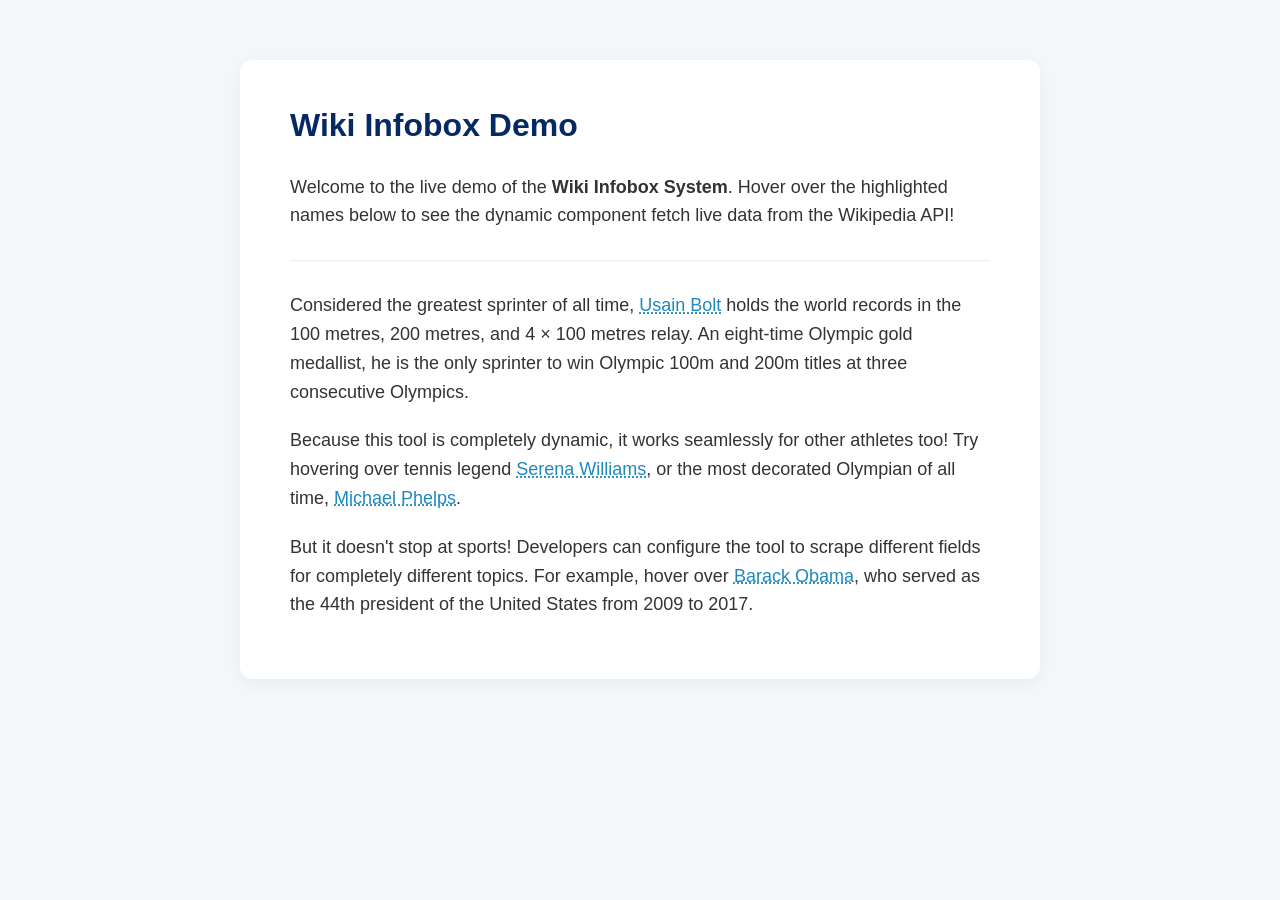
==== commit 2f3b84b5: "Initial Commit This commit includes the first iteration of packaging the project for other developer" ====
--- a/index.html
+++ b/index.html
@@ -1,836 +1,92 @@
 <!DOCTYPE html>
-<!-- saved from url=(0095)https://www.theguardian.com/sport/2026/apr/13/how-fast-gout-gout-australian-sprinter-usain-bolt -->
-<html lang="en" data-article-theme="Sport" style="--interactive-atom-background: #FFFFFF;"><head><meta http-equiv="Content-Type" content="text/html; charset=UTF-8">
-			    <!-- Hello there, HTML enthusiast! -->
+<html lang="en">
+<head>
+    <meta charset="UTF-8">
+    <meta name="viewport" content="width=device-width, initial-scale=1.0">
+    <title>Wiki Infobox Library Demo</title>
 
-				<!-- DCR commit hash a886cf13755b1de9a61874260228f595f70f9288 -->
+    <link rel="stylesheet" href="client/wiki-infobox.css">
 
-                <title>Is Gout Gout faster than Usain Bolt? Australian sprinter sets sights on Jamaican great’s 200m record | Gout Gout | The Guardian</title>
-                <meta name="description" content="Coach believes there’s no limit to 18-year-old’s talent while athlete himself says he’s ‘ready for more’">
+    <style>
+        body {
+            font-family: -apple-system, BlinkMacSystemFont, "Segoe UI", Roboto, Helvetica, Arial, sans-serif;
+            line-height: 1.6;
+            color: #333333;
+            max-width: 800px;
+            margin: 60px auto;
+            padding: 0 20px;
+            background-color: #f4f7f9;
+        }
+        .container {
+            background: #ffffff;
+            padding: 40px 50px;
+            border-radius: 12px;
+            box-shadow: 0 4px 15px rgba(0,0,0,0.05);
+        }
+        h1 {
+            color: #052962;
+            margin-top: 0;
+        }
+        p {
+            font-size: 18px;
+            margin-bottom: 20px;
+        }
+        hr {
+            margin: 30px 0;
+            border: none;
+            border-top: 1px solid #eaeaea;
+        }
+    </style>
+</head>
+<body>
 
-				<link rel="canonical" href="https://www.theguardian.com/sport/2026/apr/13/how-fast-gout-gout-australian-sprinter-usain-bolt">
-				<meta name="viewport" content="width=device-width,minimum-scale=1,initial-scale=1">
-                <meta name="theme-color" content="#052962">
-				<link rel="manifest" href="https://assets.guim.co.uk/static/frontend/manifest.json">
-				<link rel="apple-touch-icon" href="https://assets.guim.co.uk/static/frontend/icons/homescreen/apple-touch-icon.svg" sizes="any">
-				<link rel="apple-touch-icon" href="https://assets.guim.co.uk/static/frontend/icons/homescreen/apple-touch-icon-512.png" sizes="512x512">
-				<link rel="apple-touch-icon" href="https://assets.guim.co.uk/static/frontend/icons/homescreen/apple-touch-icon-360.png" sizes="360x360">
-				<link rel="apple-touch-icon" href="https://assets.guim.co.uk/static/frontend/icons/homescreen/apple-touch-icon-240.png" sizes="240x240">
-				<link rel="apple-touch-icon" href="https://assets.guim.co.uk/static/frontend/icons/homescreen/apple-touch-icon-120.png" sizes="120x120">
-                <link rel="icon" href="https://static.guim.co.uk/images/favicon-32x32.ico">
+    <div class="container">
+        <h1>Wiki Infobox Demo</h1>
+        <p>Welcome to the live demo of the <strong>Wiki Infobox System</strong>. Hover over the highlighted names below to see the dynamic component fetch live data from the Wikipedia API!</p>
 
-                <link rel="preconnect" href="https://assets.guim.co.uk/">
-<link rel="preconnect" href="https://i.guim.co.uk/">
-<link rel="preconnect" href="https://j.ophan.co.uk/">
-<link rel="preconnect" href="https://ophan.theguardian.com/">
-<link rel="preconnect" href="https://sourcepoint.theguardian.com/">
-                <link rel="dns-prefetch" href="https://assets.guim.co.uk/">
-<link rel="dns-prefetch" href="https://i.guim.co.uk/">
-<link rel="dns-prefetch" href="https://j.ophan.co.uk/">
-<link rel="dns-prefetch" href="https://ophan.theguardian.com/">
-<link rel="dns-prefetch" href="https://api.nextgen.guardianapps.co.uk/">
-<link rel="dns-prefetch" href="https://hits-secure.theguardian.com/">
-<link rel="dns-prefetch" href="https://interactive.guim.co.uk/">
-<link rel="dns-prefetch" href="https://static.theguardian.com/">
-<link rel="dns-prefetch" href="https://support.theguardian.com/">
+        <hr>
 
-                 <script type="text/javascript" async="" src="./Is Gout Gout faster than Usain Bolt_ Australian sprinter sets sights on Jamaican great’s 200m record _ Gout Gout _ The Guardian_files/c.js.download"></script><script async="" src="./Is Gout Gout faster than Usain Bolt_ Australian sprinter sets sights on Jamaican great’s 200m record _ Gout Gout _ The Guardian_files/wrap.js.download"></script><script src="./Is Gout Gout faster than Usain Bolt_ Australian sprinter sets sights on Jamaican great’s 200m record _ Gout Gout _ The Guardian_files/f.txt"></script><script src="./Is Gout Gout faster than Usain Bolt_ Australian sprinter sets sights on Jamaican great’s 200m record _ Gout Gout _ The Guardian_files/f(1).txt"></script><script src="./Is Gout Gout faster than Usain Bolt_ Australian sprinter sets sights on Jamaican great’s 200m record _ Gout Gout _ The Guardian_files/d6691a17-6fdb-4d26-85d6-b3dd27f55f08-web.js.download"></script><script src="./Is Gout Gout faster than Usain Bolt_ Australian sprinter sets sights on Jamaican great’s 200m record _ Gout Gout _ The Guardian_files/iasPET.1.js.download"></script><script src="./Is Gout Gout faster than Usain Bolt_ Australian sprinter sets sights on Jamaican great’s 200m record _ Gout Gout _ The Guardian_files/the_guardian_uk.js.download"></script><script async="" src="./Is Gout Gout faster than Usain Bolt_ Australian sprinter sets sights on Jamaican great’s 200m record _ Gout Gout _ The Guardian_files/apstag.js.download"></script><script src="./Is Gout Gout faster than Usain Bolt_ Australian sprinter sets sights on Jamaican great’s 200m record _ Gout Gout _ The Guardian_files/tag.js.download"></script><script src="./Is Gout Gout faster than Usain Bolt_ Australian sprinter sets sights on Jamaican great’s 200m record _ Gout Gout _ The Guardian_files/beacon.js.download" id="comscore" async=""></script><script src="./Is Gout Gout faster than Usain Bolt_ Australian sprinter sets sights on Jamaican great’s 200m record _ Gout Gout _ The Guardian_files/config.js.download" async=""></script><script type="application/ld+json">
-                    			[{"@type":"NewsArticle","@context":"https://schema.org","@id":"https://www.theguardian.com/sport/2026/apr/13/how-fast-gout-gout-australian-sprinter-usain-bolt","publisher":{"@type":"Organization","@context":"https://schema.org","@id":"https://www.theguardian.com#publisher","name":"The Guardian","url":"https://www.theguardian.com/","logo":{"@type":"ImageObject","url":"https://uploads.guim.co.uk/2018/01/31/TheGuardian_AMP.png","width":190,"height":60},"sameAs":["https://www.facebook.com/theguardian","https://twitter.com/guardian","https://www.youtube.com/user/TheGuardian"]},"isAccessibleForFree":true,"isPartOf":{"@type":["CreativeWork","Product"],"name":"The Guardian","productID":"theguardian.com:basic"},"image":["https://i.guim.co.uk/img/media/9cb7e3c1fbef3605c9a536374ebd32091ae168bf/116_0_2563_2050/master/2563.jpg?width=1200&height=630&quality=85&auto=format&fit=crop&precrop=40:21,offset-x50,offset-y0&overlay-align=bottom%2Cleft&overlay-width=100p&overlay-base64=L2ltZy9zdGF0aWMvb3ZlcmxheXMvdGctZGVmYXVsdC5wbmc&enable=upscale&s=7f8e70949f3107f25cc28188cef7306f","https://i.guim.co.uk/img/media/9cb7e3c1fbef3605c9a536374ebd32091ae168bf/116_0_2563_2050/master/2563.jpg?width=1200&height=1200&quality=85&auto=format&fit=crop&s=6c474602ad21259b686685066d8d3cd5","https://i.guim.co.uk/img/media/9cb7e3c1fbef3605c9a536374ebd32091ae168bf/116_0_2563_2050/master/2563.jpg?width=1200&height=900&quality=85&auto=format&fit=crop&s=549c5495d1c855d6bd605810d205d768","https://i.guim.co.uk/img/media/9cb7e3c1fbef3605c9a536374ebd32091ae168bf/116_0_2563_2050/master/2563.jpg?width=1200&quality=85&auto=format&fit=max&s=b8308ca4f399986633cb9bcd3a3fe0fb"],"author":[{"@type":"Person","name":"Guardian sport","sameAs":"https://www.theguardian.com/profile/guardian-sport"}],"datePublished":"2026-04-13T04:59:41.000Z","headline":"Is Gout Gout faster than Usain Bolt? Australian sprinter sets sights on Jamaican great’s 200m record","dateModified":"2026-04-13T05:37:16.000Z","mainEntityOfPage":"https://www.theguardian.com/sport/2026/apr/13/how-fast-gout-gout-australian-sprinter-usain-bolt"},{"@type":"WebPage","@context":"https://schema.org","@id":"https://www.theguardian.com/sport/2026/apr/13/how-fast-gout-gout-australian-sprinter-usain-bolt","potentialAction":{"@type":"ViewAction","target":"android-app://com.guardian/https/www.theguardian.com/sport/2026/apr/13/how-fast-gout-gout-australian-sprinter-usain-bolt"}}]
-                			</script>
-
-				<link rel="preload" href="https://assets.guim.co.uk/static/frontend/fonts/guardian-headline/noalts-not-hinted/GHGuardianHeadline-Bold.woff2" as="font" crossorigin="">
-<link rel="preload" href="https://assets.guim.co.uk/static/frontend/fonts/guardian-textegyptian/noalts-not-hinted/GuardianTextEgyptian-Regular.woff2" as="font" crossorigin="">
-
-                <meta property="og:url" content="https://www.theguardian.com/sport/2026/apr/13/how-fast-gout-gout-australian-sprinter-usain-bolt">
-<meta property="article:author" content="https://www.theguardian.com/profile/guardian-sport">
-<meta property="og:image:width" content="1200">
-<meta property="og:image" content="https://i.guim.co.uk/img/media/9cb7e3c1fbef3605c9a536374ebd32091ae168bf/116_0_2563_2050/master/2563.jpg?width=1200&amp;height=630&amp;quality=85&amp;auto=format&amp;fit=crop&amp;precrop=40:21,offset-x50,offset-y0&amp;overlay-align=bottom%2Cleft&amp;overlay-width=100p&amp;overlay-base64=L2ltZy9zdGF0aWMvb3ZlcmxheXMvdGctZGVmYXVsdC5wbmc&amp;enable=upscale&amp;s=7f8e70949f3107f25cc28188cef7306f">
-<meta property="al:ios:url" content="gnmguardian://sport/2026/apr/13/how-fast-gout-gout-australian-sprinter-usain-bolt?contenttype=Article&amp;source=applinks">
-<meta property="article:publisher" content="https://www.facebook.com/theguardian">
-<meta property="og:title" content="Is Gout Gout faster than Usain Bolt? Australian sprinter sets sights on Jamaican great’s 200m record">
-<meta property="fb:app_id" content="180444840287">
-<meta property="article:modified_time" content="2026-04-13T05:37:16.000Z">
-<meta property="og:image:height" content="960">
-<meta property="og:description" content="Coach believes there’s no limit to 18-year-old’s talent while athlete himself says he’s ‘ready for more’">
-<meta property="og:type" content="article">
-<meta property="al:ios:app_store_id" content="409128287">
-<meta property="article:section" content="Sport">
-<meta property="article:published_time" content="2026-04-13T04:59:41.000Z">
-<meta property="article:tag" content="Gout Gout,Athletics,Australia sport,Sport,Australia news">
-<meta property="al:ios:app_name" content="The Guardian">
-<meta property="og:site_name" content="the Guardian">
-
-                <meta name="twitter:dnt" content="on">
-
-                <meta name="twitter:app:id:iphone" content="409128287">
-<meta name="twitter:app:name:googleplay" content="The Guardian">
-<meta name="twitter:app:name:ipad" content="The Guardian">
-<meta name="twitter:card" content="summary_large_image">
-<meta name="twitter:app:name:iphone" content="The Guardian">
-<meta name="twitter:app:id:ipad" content="409128287">
-<meta name="twitter:app:id:googleplay" content="com.guardian">
-<meta name="twitter:app:url:googleplay" content="guardian://www.theguardian.com/sport/2026/apr/13/how-fast-gout-gout-australian-sprinter-usain-bolt">
-<meta name="twitter:app:url:iphone" content="gnmguardian://sport/2026/apr/13/how-fast-gout-gout-australian-sprinter-usain-bolt?contenttype=Article&amp;source=twitter">
-<meta name="twitter:image" content="https://i.guim.co.uk/img/media/9cb7e3c1fbef3605c9a536374ebd32091ae168bf/116_0_2563_2050/master/2563.jpg?width=1200&amp;height=630&amp;quality=85&amp;auto=format&amp;fit=crop&amp;precrop=40:21,offset-x50,offset-y0&amp;overlay-align=bottom%2Cleft&amp;overlay-width=100p&amp;overlay-base64=L2ltZy9zdGF0aWMvb3ZlcmxheXMvdGctZGVmYXVsdC5wbmc&amp;s=d45c4a9e0f38de8136c377ed4057181d">
-<meta name="twitter:site" content="@guardian">
-<meta name="twitter:app:url:ipad" content="gnmguardian://sport/2026/apr/13/how-fast-gout-gout-australian-sprinter-usain-bolt?contenttype=Article&amp;source=twitter">
-
-                <!--  This tag enables pages to be featured in Google Discover as large previews
-                    See: https://developers.google.com/search/docs/advanced/mobile/google-discover?hl=en&visit_id=637424198370039526-3805703503&rd=1 -->
-                <meta name="robots" content="max-image-preview:large">
-
-
-                <script>
-                    window.guardian = {"config":{"isDotcomRendering":true,"isDev":false,"stage":"PROD","frontendAssetsFullURL":"https://assets.guim.co.uk/","page":{"switches":{"prebidCriteo":true,"externalVideoEmbeds":true,"lightbox":true,"googleOneTapSwitch":true,"hideNewsletterSignupComponentForSubscribers":true,"prebidAppnexusUkRow":true,"prebidMagnite":true,"commercialMetrics":true,"prebidTrustx":false,"scAdFreeBanner":false,"adaptiveSite":true,"prebidPermutiveAudience":true,"compareVariantDecision":false,"manyNewsletterVisibleRecaptcha":false,"enableSentryReporting":true,"lazyLoadContainers":true,"filterAtAGlance":true,"ampArticleSwitch":false,"remarketing":true,"articleEndSlot":true,"keyEventsCarousel":true,"registerWithPhone":false,"targeting":true,"remoteHeader":true,"ampPrebidOzone":false,"slotBodyEnd":true,"emailInlineInFooter":true,"showNewPrivacyWordingOnEmailSignupEmbeds":true,"prebidAnalytics":true,"extendedMostPopular":true,"ampContentAbTesting":false,"imrWorldwide":true,"acast":true,"twitterUwt":true,"abNoAuxiaSignInGate":true,"prebidAppnexusInvcode":true,"ampPrebidPubmatic":false,"a9HeaderBidding":true,"prebidAppnexus":true,"enableDiscussionSwitch":true,"prebidXaxis":true,"stickyVideos":true,"discussionAllPageSize":true,"showNewNewsletterSignupCard":false,"prebidUserSync":true,"audioOnwardJourneySwitch":true,"brazeTaylorReport":false,"callouts":true,"sentinelLogger":true,"geoMostPopular":true,"weAreHiring":false,"relatedContent":true,"thirdPartyEmbedTracking":true,"prebidOzone":true,"ampLiveblogSwitch":false,"ampAmazon":false,"mostViewedFronts":true,"optOutAdvertising":true,"googleSearch":true,"brazeSwitch":true,"signInGate":true,"prebidKargo":true,"disableChildDirected":true,"abAdmiralAdblockRecovery":true,"consentManagement":true,"productLeftColCards":true,"personaliseSignInGateAfterCheckout":true,"idProfileNavigation":true,"confiantAdVerification":true,"discussionAllowAnonymousRecommendsSwitch":false,"permutive":true,"comscore":true,"ampPrebidCriteo":false,"prebidLiveramp":true,"prebidTheTradeDesk":true,"newsletterOnwards":false,"youtubeIma":true,"webFonts":true,"liveBlogTopSponsorship":true,"lineItemJobs":true,"ophan":true,"crosswordSvgThumbnails":true,"prebidTriplelift":true,"prebidPubmatic":true,"serverShareCounts":false,"autoRefresh":true,"enhanceTweets":true,"prebidIndexExchange":true,"prebidOpenx":true,"prebidHeaderBidding":true,"idCookieRefresh":true,"discussionPageSize":true,"smartAppBanner":false,"historyTags":true,"brazeContentCards":true,"remoteBanner":true,"emailSignupRecaptcha":true,"prebidSmart":true,"shouldLoadGoogletag":true,"inizio":true},"abTests":{},"serverSideABTests":{"thefilter-at-a-glance-redesign-v2":"control"},"googletagUrl":"//securepubads.g.doubleclick.net/tag/js/gpt.js","stage":"PROD","frontendAssetsFullURL":"https://assets.guim.co.uk/","ampIframeUrl":"https://assets.guim.co.uk/data/vendor/2533d5cb94302889e6a8f1b24b5329e7/amp-iframe.html","tones":"News","facebookIaAdUnitRoot":"facebook-instant-articles","avatarApiUrl":"https://avatar.theguardian.com","isSplash":false,"isColumn":false,"membershipUrl":"https://membership.theguardian.com","headline":"Is Gout Gout faster than Usain Bolt? Australian sprinter sets sights on Jamaican great’s 200m record","isImmersive":false,"author":"Guardian sport","toneIds":"tone/news","ipsosTag":"sport","isProd":true,"membershipAccess":"","allowUserGeneratedContent":false,"commissioningDesks":"australia-sport","webPublicationDate":1776056381000,"forecastsapiurl":"/weatherapi/forecast","supportUrl":"https://support.theguardian.com","isNumberedList":false,"commercialBundleUrl":"https://assets.guim.co.uk/commercial/c4a3aa217acf2823bf3c/graun.standalone.commercial.js","idOAuthUrl":"https://oauth.theguardian.com","webTitle":"Is Gout Gout faster than Usain Bolt? Australian sprinter sets sights on Jamaican great’s 200m record","isPhotoEssay":false,"idWebAppUrl":"https://oauth.theguardian.com","a9PublisherId":"3722","isFront":false,"inBodyInternalLinkCount":2,"googleSearchUrl":"//www.google.co.uk/cse/cse.js","inBodyExternalLinkCount":0,"showRelatedContent":true,"lightboxImages":{"id":"sport/2026/apr/13/how-fast-gout-gout-australian-sprinter-usain-bolt","headline":"Is Gout Gout faster than Usain Bolt? Australian sprinter sets sights on Jamaican great’s 200m record","shouldHideAdverts":false,"standfirst":"<p>Coach believes there’s no limit to 18-year-old’s talent while athlete himself says he’s ‘ready for more’</p>","images":[]},"googleSearchId":"007466294097402385199:m2ealvuxh1i","shouldHideReaderRevenue":false,"idUrl":"https://profile.theguardian.com","hasSurveyAd":false,"omnitureAmpAccount":"guardiangu-thirdpartyapps","dfpAdUnitRoot":"theguardian.com","trackingNames":"Australia Sport","host":"https://www.theguardian.com","blogIds":"","sectionName":"Sport","hasMultipleVideosInPage":false,"hasShowcaseMainElement":false,"googleRecaptchaSiteKey":"6Le7mFsrAAAAAD07aRCTHZe9u0EfvOiNe8Y0DMMV","fbAppId":"180444840287","isContent":true,"shortUrlId":"/p/x4z4gm","dfpAccountId":"59666047","plistaPublicApiKey":"462925f4f131001fd974bebe","wordCount":506,"hasLiveBlogTopAd":false,"dcrSentryDsn":"https://1937ab71c8804b2b8438178dfdd6468f@sentry.io/1377847","cardStyle":"news","adUnit":"/59666047/theguardian.com/sport/article/ng","discussionApiUrl":"https://discussion.theguardian.com/discussion-api","isSensitive":false,"ophanEmbedJsUrl":"//j.ophan.co.uk/ophan.embed","edition":"INT","frontendSentryDsn":"https://344003a8d11c41d8800fbad8383fdc50@o14302.ingest.us.sentry.io/35463","brazeApiKey":"7f28c639-8bda-48ff-a3f6-24345abfc07c","blogs":"","discussionApiClientHeader":"nextgen","section":"sport","userAttributesApiUrl":"https://members-data-api.theguardian.com/user-attributes","videoDuration":0,"dfpHost":"pubads.g.doubleclick.net","weatherapiurl":"/weatherapi/city","sentryPublicApiKey":"344003a8d11c41d8800fbad8383fdc50","shortUrl":"https://www.theguardian.com/p/x4z4gm","thumbnail":"https://i.guim.co.uk/img/media/9cb7e3c1fbef3605c9a536374ebd32091ae168bf/116_0_2563_2050/500.jpg?quality=85&auto=format&fit=max&s=9507b111f75cbc823659b8f6df03ae03","pillar":"Sport","pageId":"sport/2026/apr/13/how-fast-gout-gout-australian-sprinter-usain-bolt","references":[{"rich-link":"https://www.theguardian.com/sport/2017/may/15/the-recap-sign-up-for-the-best-of-the-guardians-sport-coverage"},{"rich-link":"https://www.theguardian.com/info/2015/jun/05/guardian-australia-sport-newsletter-subscribe-by-email"}],"beaconUrl":"//phar.gu-web.net","commentable":false,"discussionD2Uid":"zHoBy6HNKsk","ophanJsUrl":"//j.ophan.co.uk/ophan.ng","contributorBio":"","keywordIds":"sport/gout-gout,sport/athletics,sport/australia-sport,sport/sport,australia-news/australia-news","contentType":"Article","isDev":false,"isHosted":false,"isAdFree":false,"stripePublicToken":"pk_live_2O6zPMHXNs2AGea4bAmq5R7Z","omnitureAccount":"guardiangu-network","locationapiurl":"/weatherapi/locations?query=","authorIds":"profile/guardian-sport","isPaidContent":false,"hasYouTubeAtom":true,"externalEmbedHost":"https://embed.theguardian.com","thirdPartyAppsAccount":"guardiangu-thirdpartyapps","ajaxUrl":"https://api.nextgen.guardianapps.co.uk","byline":"Guardian sport","keywords":"Gout Gout,Athletics,Australia sport,Sport,Australia news","contentId":"sport/2026/apr/13/how-fast-gout-gout-australian-sprinter-usain-bolt","nonKeywordTagIds":"type/article,tone/news,profile/guardian-sport,tracking/commissioningdesk/australia-sport","mobileAppsAdUnitRoot":"beta-guardian-app","hasPageSkin":false,"requiresMembershipAccess":false,"revisionNumber":"DEV","optimizeEpicUrl":"https://support.theguardian.com/epic/control/index.html","assetsPath":"https://assets.guim.co.uk/","mmaUrl":"https://manage.theguardian.com","isLive":false,"richLink":"/sport/2017/may/15/the-recap-sign-up-for-the-best-of-the-guardians-sport-coverage","campaigns":[],"isLiveBlog":false,"pageCode":"16950433","avatarImagesUrl":"https://avatar.guim.co.uk","publication":"theguardian.com","sentryHost":"app.getsentry.com/35463","buildNumber":"DEV","atomTypes":{"review":false,"guide":false,"audio":false,"explainer":false,"interactive":true,"profile":false,"chart":false,"quizz":false,"callToAction":false,"commonsdivision":false,"timeline":false,"media":true,"qanda":false},"userBenefitsApiUrl":"https://user-benefits.guardianapis.com/benefits/me","sharedAdTargeting":{"ct":"article","su":["0"],"edition":"int","tn":["news"],"p":"ng","k":["gout-gout","athletics","australia-sport","sport","australia-news"],"sh":"https://www.theguardian.com/p/x4z4gm","co":["guardian-sport"],"url":"/sport/2026/apr/13/how-fast-gout-gout-australian-sprinter-usain-bolt"},"onwardWebSocket":"ws://api.nextgen.guardianapps.co.uk/recently-published","productionOffice":"Aus","shouldHideAdverts":false,"idApiUrl":"https://idapi.theguardian.com","pbIndexSites":[{"bp":"D","id":208218},{"bp":"M","id":213492},{"bp":"T","id":215427}],"googletagJsUrl":"//securepubads.g.doubleclick.net/tag/js/gpt.js","atoms":["b4994dad-77c4-4063-b9f0-f14edb7b7ee5","interactives/2026/04/gout-verses-bolt-race-off/race"],"calloutsUrl":"https://callouts.guardianapis.com/formstack-campaign/submit","isPreview":false,"dcrCouldRender":true},"libs":{"googletag":"//securepubads.g.doubleclick.net/tag/js/gpt.js"},"switches":{"prebidCriteo":true,"externalVideoEmbeds":true,"lightbox":true,"googleOneTapSwitch":true,"hideNewsletterSignupComponentForSubscribers":true,"prebidAppnexusUkRow":true,"prebidMagnite":true,"commercialMetrics":true,"prebidTrustx":false,"scAdFreeBanner":false,"adaptiveSite":true,"prebidPermutiveAudience":true,"compareVariantDecision":false,"manyNewsletterVisibleRecaptcha":false,"enableSentryReporting":true,"lazyLoadContainers":true,"filterAtAGlance":true,"ampArticleSwitch":false,"remarketing":true,"articleEndSlot":true,"keyEventsCarousel":true,"registerWithPhone":false,"targeting":true,"remoteHeader":true,"ampPrebidOzone":false,"slotBodyEnd":true,"emailInlineInFooter":true,"showNewPrivacyWordingOnEmailSignupEmbeds":true,"prebidAnalytics":true,"extendedMostPopular":true,"ampContentAbTesting":false,"imrWorldwide":true,"acast":true,"twitterUwt":true,"abNoAuxiaSignInGate":true,"prebidAppnexusInvcode":true,"ampPrebidPubmatic":false,"a9HeaderBidding":true,"prebidAppnexus":true,"enableDiscussionSwitch":true,"prebidXaxis":true,"stickyVideos":true,"discussionAllPageSize":true,"showNewNewsletterSignupCard":false,"prebidUserSync":true,"audioOnwardJourneySwitch":true,"brazeTaylorReport":false,"callouts":true,"sentinelLogger":true,"geoMostPopular":true,"weAreHiring":false,"relatedContent":true,"thirdPartyEmbedTracking":true,"prebidOzone":true,"ampLiveblogSwitch":false,"ampAmazon":false,"mostViewedFronts":true,"optOutAdvertising":true,"googleSearch":true,"brazeSwitch":true,"signInGate":true,"prebidKargo":true,"disableChildDirected":true,"abAdmiralAdblockRecovery":true,"consentManagement":true,"productLeftColCards":true,"personaliseSignInGateAfterCheckout":true,"idProfileNavigation":true,"confiantAdVerification":true,"discussionAllowAnonymousRecommendsSwitch":false,"permutive":true,"comscore":true,"ampPrebidCriteo":false,"prebidLiveramp":true,"prebidTheTradeDesk":true,"newsletterOnwards":false,"youtubeIma":true,"webFonts":true,"liveBlogTopSponsorship":true,"lineItemJobs":true,"ophan":true,"crosswordSvgThumbnails":true,"prebidTriplelift":true,"prebidPubmatic":true,"serverShareCounts":false,"autoRefresh":true,"enhanceTweets":true,"prebidIndexExchange":true,"prebidOpenx":true,"prebidHeaderBidding":true,"idCookieRefresh":true,"discussionPageSize":true,"smartAppBanner":false,"historyTags":true,"brazeContentCards":true,"remoteBanner":true,"emailSignupRecaptcha":true,"prebidSmart":true,"shouldLoadGoogletag":true,"inizio":true},"tests":{},"serverSideABTests":{"thefilter-at-a-glance-redesign-v2":"control"},"ophan":{"pageViewId":"","browserId":""}},"polyfilled":false,"adBlockers":{"onDetect":[]},"modules":{"sentry":{},"abTests":{}}};
-                    window.guardian.queue = []; // Queue for functions to be fired by polyfill.io callback
-                </script>
-
-                <script type="module">
-                    window.guardian.mustardCut = true;
-                </script>
-
-                <script nomodule="">
-                    // Browser fails mustard check
-                    window.guardian.mustardCut = false;
-                </script>
-
-                <script>
-                    // Noop monkey patch perf.mark and perf.measure if not supported
-                    if(window.performance !== undefined && window.performance.mark === undefined) {
-                        window.performance.mark = function(){};
-                        window.performance.measure = function(){};
-                    }
-                </script>
-
-                <script>
-                    // record the number of times the browser goes offline during a pageview
-                    window.guardian.offlineCount = 0;
-                    window.addEventListener('offline', function incrementOfflineCount () { window.guardian.offlineCount++ });
-                </script>
-
-                <script>
-                    // this is a global that's called at the bottom of the pf.io response,
-                    // once the polyfills have run. This may be useful for debugging.
-                    // mainly to support browsers that don't support async=false or defer
-                    function guardianPolyfilled() {
-                        window.guardian.polyfilled = true;
-                        if (window.guardian.mustardCut === false) {
-                            window.guardian.queue.forEach(function(callback) { callback() })
-                        }
-                    }
-
-                    // We've got contracts to abide by with the Ophan tracker
-                    // Setting pageViewId here ensures we're not getting race-conditions at all
-                    window.guardian.config.ophan = {
-                        // This is duplicated from
-                        // https://github.com/guardian/ophan/blob/master/tracker-js/assets/coffee/ophan/transmit.coffee
-                        // Please do not change this without talking to the Ophan project first.
-                        pageViewId:
-                            new Date().getTime().toString(36) +
-                            'xxxxxxxxxxxx'.replace(/x/g, function() {
-                                return Math.floor(Math.random() * 36).toString(36);
-                            }),
-                    };
-                </script>
-
-                <script>
-                    // Set the browserId from the bwid cookie on the ophan object created above
-                    // This will need to be replaced later with an async request to an endpoint
-                    (function (window, document) {
-
-                        function getCookieValue(name) {
-                            var nameEq = name + "=",
-                                cookies = document.cookie.split(';'),
-                                value = null;
-                            cookies.forEach(function (cookie) {
-                                while (cookie.charAt(0) === ' ') {
-                                    cookie = cookie.substring(1, cookie.length);
-                                }
-                                if (cookie.indexOf(nameEq) === 0) {
-                                    value = cookie.substring(nameEq.length, cookie.length);
-                                }
-                            });
-                            return value;
-                        }
-
-                        window.guardian.config.ophan.browserId = getCookieValue("bwid");
-
-                    })(window, document);
-                </script>
-
-        <script id="config" type="application/json">
-          {"renderingTarget":"Web","darkModeAvailable":false,"assetOrigin":"https://assets.guim.co.uk/","editionId":"INT"}
-        </script>
-
-				<script>
-					window.curlConfig = {
-						baseUrl: 'https://assets.guim.co.uk/assets',
-						apiName: 'require'
-					};
-					window.curl = window.curlConfig;
-				</script>
-
-
-
-
-                <noscript>
-					<!-- Comscore Identifier: comscorekw=sport -->
-                    <img src="https://sb.scorecardresearch.com/p?c1=2&c2=6035250&cv=2.0&cj=1&cs_ucfr=0&comscorekw=sport" />
-                </noscript>
-
-                <!-- The following script does not vary between browsers that support modules and those that do not -->
-<script defer="" src="./Is Gout Gout faster than Usain Bolt_ Australian sprinter sets sights on Jamaican great’s 200m record _ Gout Gout _ The Guardian_files/polyfill.min.js.download"></script>
-<script type="module" src="./Is Gout Gout faster than Usain Bolt_ Australian sprinter sets sights on Jamaican great’s 200m record _ Gout Gout _ The Guardian_files/frameworks.client.web.8844a1b3ccdb9ca9be92.js.download"></script>
-<script type="module" src="./Is Gout Gout faster than Usain Bolt_ Australian sprinter sets sights on Jamaican great’s 200m record _ Gout Gout _ The Guardian_files/index.client.web.4ca7a01506aca0bcc501.js.download"></script>
-<!-- The following script does not vary between browsers that support modules and those that do not -->
-<script defer="" src="./Is Gout Gout faster than Usain Bolt_ Australian sprinter sets sights on Jamaican great’s 200m record _ Gout Gout _ The Guardian_files/graun.standalone.commercial.js.download"></script>
-				<style class="webfont">@font-face{font-family:"GH Guardian Headline";src:url(https://assets.guim.co.uk/static/frontend/fonts/guardian-headline/noalts-not-hinted/GHGuardianHeadline-Light.woff2) format("woff2"),url(https://assets.guim.co.uk/static/frontend/fonts/guardian-headline/latin1-not-hinted/GHGuardianHeadline-Light.woff) format("woff"),url(https://assets.guim.co.uk/static/frontend/fonts/guardian-headline/latin1-not-hinted/GHGuardianHeadline-Light.ttf) format("truetype");font-weight:300;font-style:normal;font-display:swap}@font-face{font-family:"Guardian Egyptian Web";src:url(https://assets.guim.co.uk/static/frontend/fonts/guardian-headline/noalts-not-hinted/GHGuardianHeadline-Light.woff2) format("woff2"),url(https://assets.guim.co.uk/static/frontend/fonts/guardian-headline/latin1-not-hinted/GHGuardianHeadline-Light.woff) format("woff"),url(https://assets.guim.co.uk/static/frontend/fonts/guardian-headline/latin1-not-hinted/GHGuardianHeadline-Light.ttf) format("truetype");font-weight:300;font-style:normal;font-display:swap}@font-face{font-family:"GH Guardian Headline";src:url(https://assets.guim.co.uk/static/frontend/fonts/guardian-headline/noalts-not-hinted/GHGuardianHeadline-LightItalic.woff2) format("woff2"),url(https://assets.guim.co.uk/static/frontend/fonts/guardian-headline/latin1-not-hinted/GHGuardianHeadline-LightItalic.woff) format("woff"),url(https://assets.guim.co.uk/static/frontend/fonts/guardian-headline/latin1-not-hinted/GHGuardianHeadline-LightItalic.ttf) format("truetype");font-weight:300;font-style:italic;font-display:swap}@font-face{font-family:"Guardian Egyptian Web";src:url(https://assets.guim.co.uk/static/frontend/fonts/guardian-headline/noalts-not-hinted/GHGuardianHeadline-LightItalic.woff2) format("woff2"),url(https://assets.guim.co.uk/static/frontend/fonts/guardian-headline/latin1-not-hinted/GHGuardianHeadline-LightItalic.woff) format("woff"),url(https://assets.guim.co.uk/static/frontend/fonts/guardian-headline/latin1-not-hinted/GHGuardianHeadline-LightItalic.ttf) format("truetype");font-weight:300;font-style:italic;font-display:swap}@font-face{font-family:"GH Guardian Headline";src:url(https://assets.guim.co.uk/static/frontend/fonts/guardian-headline/noalts-not-hinted/GHGuardianHeadline-Medium.woff2) format("woff2"),url(https://assets.guim.co.uk/static/frontend/fonts/guardian-headline/noalts-not-hinted/GHGuardianHeadline-Medium.woff) format("woff"),url(https://assets.guim.co.uk/static/frontend/fonts/guardian-headline/latin1-not-hinted/GHGuardianHeadline-Medium.ttf) format("truetype");font-weight:500;font-style:normal;font-display:swap}@font-face{font-family:"Guardian Egyptian Web";src:url(https://assets.guim.co.uk/static/frontend/fonts/guardian-headline/noalts-not-hinted/GHGuardianHeadline-Medium.woff2) format("woff2"),url(https://assets.guim.co.uk/static/frontend/fonts/guardian-headline/noalts-not-hinted/GHGuardianHeadline-Medium.woff) format("woff"),url(https://assets.guim.co.uk/static/frontend/fonts/guardian-headline/latin1-not-hinted/GHGuardianHeadline-Medium.ttf) format("truetype");font-weight:500;font-style:normal;font-display:swap}@font-face{font-family:"GH Guardian Headline";src:url(https://assets.guim.co.uk/static/frontend/fonts/guardian-headline/noalts-not-hinted/GHGuardianHeadline-MediumItalic.woff2) format("woff2"),url(https://assets.guim.co.uk/static/frontend/fonts/guardian-headline/latin1-not-hinted/GHGuardianHeadline-MediumItalic.woff) format("woff"),url(https://assets.guim.co.uk/static/frontend/fonts/guardian-headline/latin1-not-hinted/GHGuardianHeadline-MediumItalic.ttf) format("truetype");font-weight:500;font-style:italic;font-display:swap}@font-face{font-family:"Guardian Egyptian Web";src:url(https://assets.guim.co.uk/static/frontend/fonts/guardian-headline/noalts-not-hinted/GHGuardianHeadline-MediumItalic.woff2) format("woff2"),url(https://assets.guim.co.uk/static/frontend/fonts/guardian-headline/latin1-not-hinted/GHGuardianHeadline-MediumItalic.woff) format("woff"),url(https://assets.guim.co.uk/static/frontend/fonts/guardian-headline/latin1-not-hinted/GHGuardianHeadline-MediumItalic.ttf) format("truetype");font-weight:500;font-style:italic;font-display:swap}@font-face{font-family:"GH Guardian Headline";src:url(https://assets.guim.co.uk/static/frontend/fonts/guardian-headline/noalts-not-hinted/GHGuardianHeadline-Bold.woff2) format("woff2"),url(https://assets.guim.co.uk/static/frontend/fonts/guardian-headline/latin1-not-hinted/GHGuardianHeadline-Bold.woff) format("woff"),url(https://assets.guim.co.uk/static/frontend/fonts/guardian-headline/latin1-not-hinted/GHGuardianHeadline-Bold.ttf) format("truetype");font-weight:700;font-style:normal;font-display:swap}@font-face{font-family:"Guardian Egyptian Web";src:url(https://assets.guim.co.uk/static/frontend/fonts/guardian-headline/noalts-not-hinted/GHGuardianHeadline-Bold.woff2) format("woff2"),url(https://assets.guim.co.uk/static/frontend/fonts/guardian-headline/latin1-not-hinted/GHGuardianHeadline-Bold.woff) format("woff"),url(https://assets.guim.co.uk/static/frontend/fonts/guardian-headline/latin1-not-hinted/GHGuardianHeadline-Bold.ttf) format("truetype");font-weight:700;font-style:normal;font-display:swap}@font-face{font-family:"GH Guardian Headline";src:url(https://assets.guim.co.uk/static/frontend/fonts/guardian-headline/noalts-not-hinted/GHGuardianHeadline-BoldItalic.woff2) format("woff2"),url(https://assets.guim.co.uk/static/frontend/fonts/guardian-headline/latin1-not-hinted/GHGuardianHeadline-BoldItalic.woff) format("woff"),url(https://assets.guim.co.uk/static/frontend/fonts/guardian-headline/latin1-not-hinted/GHGuardianHeadline-BoldItalic.ttf) format("truetype");font-weight:700;font-style:italic;font-display:swap}@font-face{font-family:"Guardian Egyptian Web";src:url(https://assets.guim.co.uk/static/frontend/fonts/guardian-headline/noalts-not-hinted/GHGuardianHeadline-BoldItalic.woff2) format("woff2"),url(https://assets.guim.co.uk/static/frontend/fonts/guardian-headline/latin1-not-hinted/GHGuardianHeadline-BoldItalic.woff) format("woff"),url(https://assets.guim.co.uk/static/frontend/fonts/guardian-headline/latin1-not-hinted/GHGuardianHeadline-BoldItalic.ttf) format("truetype");font-weight:700;font-style:italic;font-display:swap}@font-face{font-family:GuardianTextEgyptian;src:url(https://assets.guim.co.uk/static/frontend/fonts/guardian-textegyptian/noalts-not-hinted/GuardianTextEgyptian-Regular.woff2) format("woff2"),url(https://assets.guim.co.uk/static/frontend/fonts/guardian-textegyptian/noalts-not-hinted/GuardianTextEgyptian-Regular.woff) format("woff"),url(https://assets.guim.co.uk/static/frontend/fonts/guardian-textegyptian/latin1-not-hinted/GuardianTextEgyptian-Regular.ttf) format("truetype");font-weight:400;font-style:normal;font-display:swap}@font-face{font-family:"Guardian Text Egyptian Web";src:url(https://assets.guim.co.uk/static/frontend/fonts/guardian-textegyptian/noalts-not-hinted/GuardianTextEgyptian-Regular.woff2) format("woff2"),url(https://assets.guim.co.uk/static/frontend/fonts/guardian-textegyptian/noalts-not-hinted/GuardianTextEgyptian-Regular.woff) format("woff"),url(https://assets.guim.co.uk/static/frontend/fonts/guardian-textegyptian/latin1-not-hinted/GuardianTextEgyptian-Regular.ttf) format("truetype");font-weight:400;font-style:normal;font-display:swap}@font-face{font-family:GuardianTextEgyptian;src:url(https://assets.guim.co.uk/static/frontend/fonts/guardian-textegyptian/noalts-not-hinted/GuardianTextEgyptian-RegularItalic.woff2) format("woff2"),url(https://assets.guim.co.uk/static/frontend/fonts/guardian-textegyptian/latin1-not-hinted/GuardianTextEgyptian-RegularItalic.woff) format("woff"),url(https://assets.guim.co.uk/static/frontend/fonts/guardian-textegyptian/latin1-not-hinted/GuardianTextEgyptian-RegularItalic.ttf) format("truetype");font-weight:400;font-style:italic;font-display:swap}@font-face{font-family:"Guardian Text Egyptian Web";src:url(https://assets.guim.co.uk/static/frontend/fonts/guardian-textegyptian/noalts-not-hinted/GuardianTextEgyptian-RegularItalic.woff2) format("woff2"),url(https://assets.guim.co.uk/static/frontend/fonts/guardian-textegyptian/latin1-not-hinted/GuardianTextEgyptian-RegularItalic.woff) format("woff"),url(https://assets.guim.co.uk/static/frontend/fonts/guardian-textegyptian/latin1-not-hinted/GuardianTextEgyptian-RegularItalic.ttf) format("truetype");font-weight:400;font-style:italic;font-display:swap}@font-face{font-family:GuardianTextEgyptian;src:url(https://assets.guim.co.uk/static/frontend/fonts/guardian-textegyptian/noalts-not-hinted/GuardianTextEgyptian-Bold.woff2) format("woff2"),url(https://assets.guim.co.uk/static/frontend/fonts/guardian-textegyptian/latin1-not-hinted/GuardianTextEgyptian-Bold.woff) format("woff"),url(https://assets.guim.co.uk/static/frontend/fonts/guardian-textegyptian/latin1-not-hinted/GuardianTextEgyptian-Bold.ttf) format("truetype");font-weight:700;font-style:normal;font-display:swap}@font-face{font-family:"Guardian Text Egyptian Web";src:url(https://assets.guim.co.uk/static/frontend/fonts/guardian-textegyptian/noalts-not-hinted/GuardianTextEgyptian-Bold.woff2) format("woff2"),url(https://assets.guim.co.uk/static/frontend/fonts/guardian-textegyptian/latin1-not-hinted/GuardianTextEgyptian-Bold.woff) format("woff"),url(https://assets.guim.co.uk/static/frontend/fonts/guardian-textegyptian/latin1-not-hinted/GuardianTextEgyptian-Bold.ttf) format("truetype");font-weight:700;font-style:normal;font-display:swap}@font-face{font-family:GuardianTextEgyptian;src:url(https://assets.guim.co.uk/static/frontend/fonts/guardian-textegyptian/noalts-not-hinted/GuardianTextEgyptian-BoldItalic.woff2) format("woff2"),url(https://assets.guim.co.uk/static/frontend/fonts/guardian-textegyptian/latin1-not-hinted/GuardianTextEgyptian-BoldItalic.woff) format("woff"),url(https://assets.guim.co.uk/static/frontend/fonts/guardian-textegyptian/latin1-not-hinted/GuardianTextEgyptian-BoldItalic.ttf) format("truetype");font-weight:700;font-style:italic;font-display:swap}@font-face{font-family:"Guardian Text Egyptian Web";src:url(https://assets.guim.co.uk/static/frontend/fonts/guardian-textegyptian/noalts-not-hinted/GuardianTextEgyptian-BoldItalic.woff2) format("woff2"),url(https://assets.guim.co.uk/static/frontend/fonts/guardian-textegyptian/latin1-not-hinted/GuardianTextEgyptian-BoldItalic.woff) format("woff"),url(https://assets.guim.co.uk/static/frontend/fonts/guardian-textegyptian/latin1-not-hinted/GuardianTextEgyptian-BoldItalic.ttf) format("truetype");font-weight:700;font-style:italic;font-display:swap}@font-face{font-family:GuardianTextSans;src:url(https://assets.guim.co.uk/static/frontend/fonts/guardian-textsans/noalts-not-hinted/GuardianTextSans-Regular.woff2) format("woff2"),url(https://assets.guim.co.uk/static/frontend/fonts/guardian-textsans/noalts-not-hinted/GuardianTextSans-Regular.woff) format("woff"),url(https://assets.guim.co.uk/static/frontend/fonts/guardian-textsans/latin1-not-hinted/GuardianTextSans-Regular.ttf) format("truetype");font-weight:400;font-style:normal;font-display:swap}@font-face{font-family:"Guardian Text Sans Web";src:url(https://assets.guim.co.uk/static/frontend/fonts/guardian-textsans/noalts-not-hinted/GuardianTextSans-Regular.woff2) format("woff2"),url(https://assets.guim.co.uk/static/frontend/fonts/guardian-textsans/noalts-not-hinted/GuardianTextSans-Regular.woff) format("woff"),url(https://assets.guim.co.uk/static/frontend/fonts/guardian-textsans/latin1-not-hinted/GuardianTextSans-Regular.ttf) format("truetype");font-weight:400;font-style:normal;font-display:swap}@font-face{font-family:GuardianTextSans;src:url(https://assets.guim.co.uk/static/frontend/fonts/guardian-textsans/noalts-not-hinted/GuardianTextSans-RegularItalic.woff2) format("woff2"),url(https://assets.guim.co.uk/static/frontend/fonts/guardian-textsans/latin1-not-hinted/GuardianTextSans-RegularItalic.woff) format("woff"),url(https://assets.guim.co.uk/static/frontend/fonts/guardian-textsans/latin1-not-hinted/GuardianTextSans-RegularItalic.ttf) format("truetype");font-weight:400;font-style:italic;font-display:swap}@font-face{font-family:"Guardian Text Sans Web";src:url(https://assets.guim.co.uk/static/frontend/fonts/guardian-textsans/noalts-not-hinted/GuardianTextSans-RegularItalic.woff2) format("woff2"),url(https://assets.guim.co.uk/static/frontend/fonts/guardian-textsans/latin1-not-hinted/GuardianTextSans-RegularItalic.woff) format("woff"),url(https://assets.guim.co.uk/static/frontend/fonts/guardian-textsans/latin1-not-hinted/GuardianTextSans-RegularItalic.ttf) format("truetype");font-weight:400;font-style:italic;font-display:swap}@font-face{font-family:GuardianTextSans;src:url(https://assets.guim.co.uk/static/frontend/fonts/guardian-textsans/noalts-not-hinted/GuardianTextSans-Bold.woff2) format("woff2"),url(https://assets.guim.co.uk/static/frontend/fonts/guardian-textsans/latin1-not-hinted/GuardianTextSans-Bold.woff) format("woff"),url(https://assets.guim.co.uk/static/frontend/fonts/guardian-textsans/latin1-not-hinted/GuardianTextSans-Bold.ttf) format("truetype");font-weight:700;font-style:normal;font-display:swap}@font-face{font-family:"Guardian Text Sans Web";src:url(https://assets.guim.co.uk/static/frontend/fonts/guardian-textsans/noalts-not-hinted/GuardianTextSans-Bold.woff2) format("woff2"),url(https://assets.guim.co.uk/static/frontend/fonts/guardian-textsans/latin1-not-hinted/GuardianTextSans-Bold.woff) format("woff"),url(https://assets.guim.co.uk/static/frontend/fonts/guardian-textsans/latin1-not-hinted/GuardianTextSans-Bold.ttf) format("truetype");font-weight:700;font-style:normal;font-display:swap}@font-face{font-family:GuardianTextSans;src:url(https://assets.guim.co.uk/static/frontend/fonts/guardian-textsans/noalts-not-hinted/GuardianTextSans-BoldItalic.woff2) format("woff2"),url(https://assets.guim.co.uk/static/frontend/fonts/guardian-textsans/latin1-not-hinted/GuardianTextSans-BoldItalic.woff) format("woff"),url(https://assets.guim.co.uk/static/frontend/fonts/guardian-textsans/latin1-not-hinted/GuardianTextSans-BoldItalic.ttf) format("truetype");font-weight:700;font-style:italic;font-display:swap}@font-face{font-family:"Guardian Text Sans Web";src:url(https://assets.guim.co.uk/static/frontend/fonts/guardian-textsans/noalts-not-hinted/GuardianTextSans-BoldItalic.woff2) format("woff2"),url(https://assets.guim.co.uk/static/frontend/fonts/guardian-textsans/latin1-not-hinted/GuardianTextSans-BoldItalic.woff) format("woff"),url(https://assets.guim.co.uk/static/frontend/fonts/guardian-textsans/latin1-not-hinted/GuardianTextSans-BoldItalic.ttf) format("truetype");font-weight:700;font-style:italic;font-display:swap}</style>
-                <style>
-	html, body, div, span, applet, object, iframe,
-	h1, h2, h3, h4, h5, h6, p, blockquote, pre,
-	a, abbr, acronym, address, big, cite, code,
-	del, dfn, em, img, ins, kbd, q, s, samp,
-	small, strike, strong, sub, sup, tt, var,
-	b, u, i, center,
-	dl, dt, dd, menu, ol, ul, li,
-	fieldset, form, label, legend,
-	table, caption, tbody, tfoot, thead, tr, th, td,
-	article, aside, canvas, details, embed,
-	figure, figcaption, footer, header, hgroup,
-	main, menu, nav, output, ruby, section, summary,
-	time, mark, audio, video {
-		margin: 0;
-		padding: 0;
-		border: 0;
-		font-size: 100%;
-		font: inherit;
-		vertical-align: baseline;
-	}
-	/* HTML5 display-role reset for older browsers */
-	article, aside, details, figcaption, figure,
-	footer, header, hgroup, main, menu, nav, section {
-		display: block;
-	}
-	/* HTML5 hidden-attribute fix for newer browsers */
-	*[hidden] {
-		display: none;
-	}
-	body {
-		line-height: 1;
-	}
-	menu, ol, ul {
-		list-style: none;
-	}
-	blockquote, q {
-		quotes: none;
-	}
-	blockquote:before, blockquote:after,
-	q:before, q:after {
-		content: '';
-		content: none;
-	}
-	table {
-		border-collapse: collapse;
-		border-spacing: 0;
-	}
-
-
-	*, *:before, *:after {
-        box-sizing: border-box;
-    }
-    html {
-        -moz-osx-font-smoothing: grayscale;
-        -webkit-font-smoothing: antialiased;
-        /* always show the vertical scroll bar to stop the page
-         * jumping about when navigating between pages where
-         * one has content shorter than the viewport */
-        overflow-y: scroll;
-    }
-    html, body {
-        text-rendering: optimizeLegibility;
-        font-feature-settings: 'kern';
-        font-kerning: normal; /* Safari 7+, Firefox 24+, Chrome 33(?)+, Opera 21 */
-        font-variant-ligatures: common-ligatures;
-    }
-    body {
-        background-color: #FFFFFF;
-        color: #121212;
-    }
-    em {
-        font-style: italic;
-    }
-
-</style>
-
-				<link rel="stylesheet" media="print" href="./Is Gout Gout faster than Usain Bolt_ Australian sprinter sets sights on Jamaican great’s 200m record _ Gout Gout _ The Guardian_files/print.css">
-
-
-
-
-
-			<style data-emotion="dcr-global 0" data-s=""></style><style data-emotion="dcr-global 1m3wcr" data-s="">:root{--expandingWrapper--background:#F6F6F6;--expandingWrapper--border:#121212;--expandingWrapper--collapseBackground:#FFFFFF;--expandingWrapper--collapseBackgroundHover:#E5E5E5;--expandingWrapper--collapseText:#121212;--expandingWrapper--collapseTextHover:#121212;--expandingWrapper--text:#121212;--expandingWrapper--horizontalRules:#DCDCDC;--expandingWrapper--expandBackground:#121212;--expandingWrapper--expandBackgroundHover:#454545;--expandingWrapper--expandText:#FFFFFF;--tabs--background:#F6F6F6;--tabs--text:#121212;--tabs--border:#999999;--tabs--inactiveBackground:#DCDCDC;--accordion-background:#F6F6F6;--accordion-title:#121212;--accordion-title-row-background:#FFFFFF;--accordion-title-row-border-top:#DCDCDC;--accordion-title-row-fill:#707070;--ad-background:#F6F6F6;--ad-background-article-inner:#F6F6F6;--ad-border:#DCDCDC;--ad-border-article-inner:#DCDCDC;--ad-labels-text:#707070;--ad-labels-text-article-inner:#707070;--affiliate-disclaimer-background:#F6F6F6;--affiliate-disclaimer-background-hover:#EDEDED;--affiliate-disclaimer-text:#DCDCDC;--affiliate-disclaimer-text-hover:#BABABA;--age-warning-background:#FFE500;--age-warning-text:#121212;--age-warning-wrapper-background:transparent;--apps-epic-background:#F6F6F6;--apps-epic-border:#FFE500;--apps-epic-text:#121212;--apps-footer-background:#F6F6F6;--apps-footer-links-text:#121212;--apps-footer-links-text-hover:#1A1A1A;--article-background:#FFFFFF;--article-border:#DCDCDC;--article-inner-background:transparent;--article-link-border:#DCDCDC;--article-link-border-hover:#0077B6;--article-link-text:#0077B6;--article-link-text-hover:#0077B6;--article-meta-lines:#DCDCDC;--article-section-background:#FFFFFF;--article-section-border:#DCDCDC;--article-section-secondary-title:#333333;--article-section-title:#121212;--article-section-title-culture:#866D50;--article-section-title-lifestyle:#BB3B80;--article-section-title-news:#121212;--article-section-title-opinion:#C74600;--article-section-title-sport:#0077B6;--article-text:#121212;--audio-atom-background:#F6F6F6;--audio-atom-border:#DCDCDC;--audio-atom-icons:#0077B6;--audio-atom-kicker:#0077B6;--audio-atom-progress-bar:#999999;--avatar-background:#EDEDED;--bio-link-underline:#DCDCDC;--bio-text-subdued:#707070;--block-quote-fill:#707070;--block-quote-link:#0077B6;--block-quote-text:#121212;--branding-border:#DCDCDC;--branding-label-text:#333333;--branding-link-text:#0077B6;--bullet-fill:#707070;--button-background-primary:#052962;--button-background-primary-hover:undefined;--button-text-primary:#FFFFFF;--byline:#0077B6;--byline-anchor:#0077B6;--byline-background:#FFE500;--byline-hover:#005689;--byline-underline:inherit;--callout-highlight-background:#FFE500;--callout-highlight-text:#121212;--callout-prompt:#0077B6;--callout-submit-background:#052962;--callout-submit-background-hover:undefined;--callout-submit-text:#FFFFFF;--caption-link:#005689;--caption-main-media-text:#707070;--caption-overlay-text:#FFFFFF;--caption-text:#707070;--card-background:transparent;--card-background-hover:rgba(18, 18, 18, 0.1);--card-border-supporting:#DCDCDC;--card-border-top:#BABABA;--card-footer-text:#707070;--card-headline:#121212;--card-kicker-text:#0077B6;--card-media-background:#F6F6F6;--card-media-sublinks-background:#F6F6F6;--card-media-waveform:#DCDCDC;--card-quote-icon:#0077B6;--card-sublinks-background:#F6F6F6;--card-trail-text:#707070;--carousel-active-dot:#0077B6;--carousel-active-dot-hover:#0077B6;--carousel-arrow:#FFFFFF;--carousel-arrow-background:#000000;--carousel-arrow-background-disabled:#707070;--carousel-arrow-background-hover:#FFE500;--carousel-border:#DCDCDC;--carousel-chevron:#121212;--carousel-chevron-border:#BABABA;--carousel-chevron-border-disabled:rgba(186, 186, 186, 0.32);--carousel-chevron-disabled:rgba(18, 18, 18, 0.32);--carousel-chevron-hover:rgba(186, 186, 186, 0.2);--carousel-dot:#EDEDED;--carousel-dot-hover:#DCDCDC;--carousel-text:#121212;--carousel-title-highlight:#0077B6;--change-bars-axis:#707070;--change-bars-border:#DCDCDC;--change-bars-text:#121212;--click-to-view-background:#F6F6F6;--click-to-view-border:#DCDCDC;--click-to-view-button:#052962;--click-to-view-button-hover:undefined;--click-to-view-button-text:#FFFFFF;--code-block-background:#f5f2f0;--code-block-text-shadow:#FFFFFF;--comment-count-fill:#0077B6;--comment-count-mobile-fill:#0077B6;--comment-form-header-background:#F6F6F6;--comment-form-input-background:#FFFFFF;--cricket-scoreboard-border-top:#005689;--cricket-scoreboard-divider:#DCDCDC;--cricket-scoreboard-link-text:#005689;--cricket-scorecard-divider:#121212;--cricket-scorecard-first-team-color:#22721a;--cricket-scorecard-innings-heading-text:#FFFFFF;--cricket-scorecard-second-team-color:#071b3c;--crossword-anagram-helper-background:#F6F6F6;--crossword-clues-header-border-bottom:#DCDCDC;--crossword-clues-header-border-top:#BB3B80;--crossword-text:#121212;--dateline:#545454;--design-tag-background:#005689;--design-tag-text:#FFFFFF;--discussion-accent-text:#0077B6;--discussion-background:#EDEDED;--discussion-border:#DCDCDC;--discussion-button-background-hover:#0077B6;--discussion-button-text:#FFFFFF;--discussion-comment-underline:#DCDCDC;--discussion-link:#0077B6;--discussion-loading-background:#EDEDED;--discussion-loading-shimmer:#DCDCDC;--discussion-pagination-background:#FFFFFF;--discussion-pagination-border:#DCDCDC;--discussion-pagination-border-hover:#999999;--discussion-pagination-text:#707070;--discussion-pick-label-text:#121212;--discussion-pre-mod:#0077B6;--discussion-preview-background:#EDEDED;--discussion-primary-button-background:#005689;--discussion-report-background:#FFFFFF;--discussion-report-border:#545454;--discussion-report-button:#052962;--discussion-report-error-text:#C70000;--discussion-report-label-text:#121212;--discussion-report-success-text:#22874D;--discussion-section-background:#FFFFFF;--discussion-selected-background:#F6F6F6;--discussion-staff-label-text:#052962;--discussion-subdued:#707070;--discussion-text:#121212;--discussion-top-pick-background:#EDEDED;--discussion-top-pick-link:#0077B6;--drop-cap:#004E7C;--editorial-button-background:#005689;--editorial-button-background-hover:#004E7C;--editorial-button-border-hover:#004E7C;--editorial-button-text:#FFFFFF;--email-signup-button-background:#000000;--email-signup-button-hover:#333333;--email-signup-button-text:#FFFFFF;--end-note-text-subdued:#707070;--eu-parliament-ecr:#0077B6;--eu-parliament-epp:#3DBBE2;--eu-parliament-greensefa:#39A566;--eu-parliament-ni:#333333;--eu-parliament-renew:#FF7F0F;--eu-parliament-sd:#C70000;--eu-parliament-theleft:#8B0000;--eu-parliament-unknown:#848484;--expandable-atom-background:#EDEDED;--expandable-atom-border:#DCDCDC;--expandable-atom-button:#000000;--expandable-atom-button-fill:#FFFFFF;--expandable-atom-text-hover:#0077B6;--explainer-atom-accent:#121212;--explainer-atom-background:#F6F6F6;--feature-card-background:#EDEDED;--feature-card-footer-text:#DCDCDC;--feature-card-headline:#F6F6F6;--feature-card-kicker-text:#90DCFF;--feature-card-quote-icon:#90DCFF;--feature-card-trail-text:#DCDCDC;--filter-key-events-toggle-border-top:#DCDCDC;--follow-icon-background:#FFFFFF;--follow-icon-fill:#0077B6;--follow-text:#121212;--football-competition-select-text:#121212;--football-form-draw:#707070;--football-form-loss:#C70000;--football-form-win:#3DB540;--football-live-blog-background:#F6F6F6;--football-match-header-fixture-result-background:#005689;--football-match-header-fixture-result-border:#FFFFFF33;--football-match-header-fixture-result-primary-text:#FFFFFF;--football-match-header-fixture-result-secondary-text:#D8F1FF;--football-match-header-fixture-result-selected:#90DCFF;--football-match-header-live-background:#FFE500;--football-match-header-live-border:#12121233;--football-match-header-live-primary-text:#121212;--football-match-header-live-selected:#121212;--football-match-hover:#EDEDED;--football-match-info-background:#FFFFFF;--football-match-info-team-number:#707070;--football-match-list-error:#C70000;--football-match-list-live-status:#00B2FF;--football-match-stat-border:#DCDCDC;--football-match-stat-button-background:#0077B6;--football-match-stat-button-background-hover:#00679E;--football-match-stat-text:#121212;--football-match-substitution-icon:#707070;--football-pre-match-background:#F1F8FC;--football-pre-match-button:#0077B6;--football-pre-match-button-hover:#c8e4f3;--football-pre-match-kickoff:#0077B6;--football-score-border:#121212;--football-sub-text:#707070;--football-table-divider:#121212;--footer-border:#DCDCDC;--front-container-background:#FFFFFF;--front-page-background:#FFFFFF;--heading-line:#004E7C;--headline-background:transparent;--headline-blog-background:#FFFFFF;--headline-border:#DCDCDC;--headline-byline:inherit;--headline-colour:#121212;--headline-match-colour:#0077B6;--highlights-card-background:#F1F8FC;--highlights-card-headline:#0077B6;--highlights-card-kicker-text:#121212;--highlights-card-quote-icon:#0077B6;--highlights-container-background:#FFFFFF;--highlights-container-border:#999999;--highlights-container-end-fade:rgba(255, 255, 255, 0);--highlights-container-mid-fade:rgba(255, 255, 255, 0.6);--highlights-container-separator:#DCDCDC;--highlights-container-start-fade:#FFFFFF;--image-title-background:#0077B6;--interactive-atom-background:transparent;--interactive-block-background:#FFFFFF;--interactive-block-background-datawrapper:#FFFFFF;--interactive-contents-hover:#EDEDED;--key-event-background:#F6F6F6;--key-event-background-desktop:#EDEDED;--key-event-border:#707070;--key-event-bullet:#707070;--key-event-bullet-hover:#000000;--key-event-button:#121212;--key-event-button-fill:#FFFFFF;--key-event-button-hover:#FFD900;--key-event-text:#005689;--key-event-title:#121212;--kicker-background-live:#0077B6;--kicker-pulsing-dot-live:rgba(246, 246, 246, 0.75);--kicker-text-live:#F6F6F6;--labs-about-dropdown-background:#EDEDED;--labs-about-dropdown-link:#0C7A73;--labs-about-dropdown-text:#121212;--labs-header-background:#F3FBFB;--labs-header-label-text:#09615B;--labs-header-title:#000000;--labs-logo-background:#09615B;--labs-logo-text:#FFFFFF;--last-updated-text:#000000;--latest-links-dotted-line:#999999;--lightbox-divider:#0077B6;--link-kicker-text:#0077B6;--listen-to-article-button-background:#FFFFFF;--listen-to-article-button-fill:#0077B6;--listen-to-article-waveform:#DCDCDC;--live-block-border-bottom:#DCDCDC;--live-block-border-top:#0077B6;--live-block-container-background:#FFFFFF;--live-block-datetime-text:#545454;--live-block-datetime-text-hover:#333333;--masthead-nav-background:#052962;--masthead-nav-border:#506991;--masthead-nav-lines:#506991;--masthead-nav-link-text:#FFFFFF;--masthead-nav-link-text-hover:#FFE500;--masthead-top-bar-background:#041F4A;--masthead-top-bar-link-text:#FFFFFF;--masthead-top-bar-text:#FFFFFF;--masthead-top-bar-vertical-divider:#506991;--masthead-veggie-burger-background:#FFE500;--masthead-veggie-burger-background-hover:#FFD900;--masthead-veggie-burger-icon:#052962;--match-nav-background:#FFE500;--match-nav-text:#121212;--match-stats-background:#d9edf6;--match-tab-border:#DCDCDC;--match-tab-border-active:#005689;--most-viewed-description:#707070;--most-viewed-footer-hover:#F6F6F6;--most-viewed-headline:#121212;--most-viewed-tab-border:#005689;--multi-byline-non-linked-text:#707070;--narrow-play-icon-background:rgba(18, 18, 18, 0.7);--narrow-play-icon-border:#999999;--narrow-play-icon-fill:#FFFFFF;--nav-reader-revenue-link-text:#FFE500;--nav-search-bar-background:rgba(255, 255, 255, 0.1);--nav-search-bar-icon:#FFFFFF;--nav-search-bar-text:#FFFFFF;--numbered-list-heading:#121212;--numbered-list-links:#0077B6;--numbered-list-number:#707070;--numbered-list-title:#0077B6;--onward-background:#FFFFFF;--onward-content-border:#DCDCDC;--onward-content-top-border:#BABABA;--onward-more-galleries-card-background:#F6F6F6;--onward-text:#121212;--pagination-text:#005689;--pill-background:rgba(18, 18, 18, 0.7);--pill-bullet:#FF5943;--pill-divider:rgba(255, 255, 255, 0.5);--pill-text:#FFFFFF;--pinned-post-background:#FFFFFF;--pinned-post-border:#005689;--podcast-meta-button-background:#333333;--podcast-meta-button-background-hover:#1A1A1A;--podcast-meta-button-text:#DCDCDC;--podcast-meta-title:#F6F6F6;--preferred-source-button-border:#DCDCDC;--preferred-source-button-hover:#F6F6F6;--preferred-source-button-text:#545454;--privacy-text-regular:#121212;--privacy-text-supporting:#000000;--privacy-text-supporting-subdued:#707070;--product-button-primary-background:#7D0068;--product-button-primary-background-hover:#660055;--product-button-primary-text:#FFFFFF;--product-card-background:#F6F6F6;--product-card-border:#7D0068;--product-card-border-neutral:#DCDCDC;--product-card-count:#707070;--product-card-headline:#7D0068;--product-card-read-more:#BB3B80;--product-card-read-more-decoration:#DCDCDC;--product-carousel-card-border:#DCDCDC;--product-carousel-card-counter:#707070;--pullquote-background:#FFFFFF;--pullquote-border:#DCDCDC;--pullquote-icon:#999999;--pullquote-text:#121212;--quiz-atom-answers-background:#F6F6F6;--quiz-atom-answers-hover:#DCDCDC;--quiz-atom-button-background:#052962;--quiz-atom-button-background-hover:#234B8A;--quiz-atom-button-text:#FFFFFF;--quiz-atom-check-mark:#000000;--quiz-atom-incorrect-answer-background:#C70000;--quiz-atom-results-background:#EDEDED;--quiz-atom-results-border:#EDEDED;--quiz-atom-results-number:#052962;--quiz-atom-results-text:#121212;--quote-icon-fill:#0077B6;--recaptcha-border:#121212;--recaptcha-button:#000000;--recaptcha-button-hover:#333333;--recaptcha-button-text:#FFFFFF;--recommendation-count:#F6F6F6;--recommendation-count-arrow:#707070;--recommendation-count-arrow-selected:#FFFFFF;--recommendation-count-selected:#052962;--rich-link-background:#F6F6F6;--rich-link-background-hover:#EDEDED;--rich-link-border:#0077B6;--rich-link-branding-text:#707070;--rich-link-fill:#0077B6;--rich-link-header:#000000;--rich-link-text:#0077B6;--section-background:transparent;--section-background-left:transparent;--section-border:#DCDCDC;--section-border-culture:#866D50;--section-border-lifestyle:#BB3B80;--section-border-news:#333333;--section-border-opinion:#E05E00;--section-border-primary:#333333;--section-border-secondary:#BABABA;--section-border-sport:#0077B6;--section-date:#C70000;--section-description:#707070;--section-title-background:transparent;--section-toggle-button:#707070;--section-toggle-button-hover:#121212;--series-title-background:transparent;--series-title-match-text:#0077B6;--series-title-text:#0077B6;--share-button:#0077B6;--share-button-border:#DCDCDC;--share-button-border-meta:#DCDCDC;--share-button-copied:#121212;--share-button-hover:#FFFFFF;--share-button-liveblog-mobile-meta:#004E7C;--share-button-xsmall-border:#DCDCDC;--sign-in-link:#005689;--sign-in-link-underline:#DCDCDC;--slideshow-caption:#FFFFFF;--slideshow-navigation-background:#F6F6F6;--slideshow-pagination-dot:rgba(18, 18, 18, 0.2);--slideshow-pagination-dot-active:#121212;--speech-bubble-background:#0077B6;--sport-competition-text:#005689;--sport-list-background:#F6F6F6;--sport-list-border:#EDEDED;--sport-top-border:#00B2FF;--stacked-progress-background:#DCDCDC;--stacked-progress-to-win:#121212;--staff-contributor-badge:#052962;--staff-contributor-badge-text:#FFFFFF;--staff-pick-badge:#121212;--staff-pick-badge-text:#FFFFFF;--standfirst-background:#FFFFFF;--standfirst-border:#DCDCDC;--standfirst-bullet:#DCDCDC;--standfirst-link-border:#DCDCDC;--standfirst-link-text:#0077B6;--standfirst-text:#000000;--star-rating-background:#FFE500;--star-rating-empty-alt-background:#999999;--star-rating-empty-background:#DCDCDC;--star-rating-fill:#121212;--storylines-active-tab:#999999;--storylines-background:#EDEDED;--storylines-border:#DCDCDC;--storylines-inactive-tab:#545454;--storylines-titles:#052962;--straight-lines:#DCDCDC;--stuck-background:#FFFFFF;--sub-meta-background:#FFFFFF;--sub-meta-label-text:#707070;--sub-meta-text:#0077B6;--sub-meta-text-hover:#FFFFFF;--sub-nav-border:#0077B6;--sub-nav-link-footer:#121212;--sub-nav-link-header:#121212;--sub-nav-link-hover:#0077B6;--sub-nav-more:#999999;--subheading-text:#121212;--summary-event-bullet:#0077B6;--summary-event-bullet-hover:#004E7C;--syndication-button-border:#DCDCDC;--syndication-button-hover:#DCDCDC;--syndication-button-text:#707070;--table-block-background:#F6F6F6;--table-block-border-top:#0077B6;--table-block-stripe:#EDEDED;--table-block-text:#121212;--table-block-text-first-column:#707070;--table-of-contents:#121212;--table-of-contents-border:#DCDCDC;--tabs-input:#FFFFFF;--tag-page-chevron:#000000;--textblock-bullet-background:#0077B6;--textblock-text:inherit;--timeline-atom-bullet:#121212;--timeline-atom-highlight-text:#000000;--timeline-atom-highlight-text-background:#FFE500;--timeline-bullet:#004E7C;--timeline-event-border:#DCDCDC;--treat-background:#000000;--treat-text:#F6F6F6;--trending-topics-background:#FFFFFF;--trending-topics-separator:#DCDCDC;--trending-topics-text:#333333;--uk-elections-alba:#2F3192;--uk-elections-alliance:#C9BB19;--uk-elections-conservative:#0077B6;--uk-elections-democratic-unionist-party:#8B0000;--uk-elections-green:#39A566;--uk-elections-labour:#C70000;--uk-elections-liberal-democrat:#E05E00;--uk-elections-others:#848484;--uk-elections-plaid-cymru:#135E58;--uk-elections-reform-uk:#3DBBE2;--uk-elections-scottish-national-party:#F5DC00;--uk-elections-sinn-féin:#22874D;--uk-elections-social-democratic-and-labour-party:#23B4A9;--uk-elections-ulster-unionist-party:#004975;--uk-elections-workers-party-of-britain:#7D0068;--us-elections-democrats:#093CA3;--us-elections-republicans:#C70000;--values-with-change-border:#DCDCDC;--values-with-change-change:#606060;--values-with-change-value:#121212;--versus-banner-background:#707070;--versus-banner-border:#121212;--versus-banner-text:#FFFFFF;--versus-change:#606060;--versus-text:#121212;--versus-text-faded:#707070;--video-background:#EDEDED;--video-icon:#FFFFFF;--video-icon-background:rgba(18, 18, 18, 0.7);--video-icon-border:#999999;--video-progress-bar-background:rgba(18, 18, 18, 0.7);--video-progress-bar-value:#DCDCDC;--video-subtitle-background:rgba(18, 18, 18, 0.7);--video-subtitle-text:#FFFFFF;--witness-title-author:#0077B6;--witness-title-icon:#0077B6;--witness-title-text:#0077B6;--youtube-overlay-kicker:#00B2FF;-webkit-print-color-scheme:light;color-scheme:light;}:root body{color:#121212;}*:focus{outline:0;}html:not(.src-focus-disabled) *:focus{box-shadow:0 0 0 3px #0077B6;}::selection{background:#FFE500;color:#121212;}@media print{.scroll-depth-marker{display:none;}}.ad-slot[data-label-show='true']::before{content:attr(ad-label-text);display:block;font-family:GuardianTextSans,"Guardian Text Sans Web","Helvetica Neue",Helvetica,Arial,"Lucida Grande",sans-serif;font-size:0.75rem;line-height:1.3;font-weight:400;font-style:normal;--source-text-decoration-thickness:2px;height:24px;max-height:24px;background-color:var(--ad-background);padding-top:3px;border-top:1px solid var(--ad-border);color:var(--ad-labels-text);text-align:center;box-sizing:border-box;}.ad-slot__adtest-cookie-clear-link{font-family:GuardianTextSans,"Guardian Text Sans Web","Helvetica Neue",Helvetica,Arial,"Lucida Grande",sans-serif;font-size:0.75rem;line-height:1.3;font-weight:400;font-style:normal;--source-text-decoration-thickness:2px;text-align:left;position:absolute;left:268px;top:1px;z-index:10;padding:0;border:0;}.ad-slot{position:relative;width:-webkit-fit-content;width:-moz-fit-content;width:fit-content;margin-left:auto;margin-right:auto;}.ad-slot .ad-slot__content{display:block!important;margin-left:auto;margin-right:auto;}.ad-slot .ad-slot__content iframe{display:block;margin-left:auto;margin-right:auto;}@media print{.ad-slot{display:none!important;}}.ad-slot.ad-slot--collapse{display:none;}.ad-slot.ad-slot--fluid{min-height:250px;padding:0;margin:0;overflow:visible;width:100%;}.ad-slot.ad-slot--fluid[data-label-show='true']{min-height:calc(250px + 24px);}.ad-slot-container{max-width:100vw;position:relative;}</style><style data-emotion="dcr-global 1i17zsw" data-s="">.bz-custom-container~#bannerandheader .top-banner-ad-container{display:none;}</style><style data-emotion="dcr-global" data-s="">@media (max-width: 979.9px){.nav-is-open{overflow:hidden;height:100vh;}}</style><style data-emotion="dcr 1gpubb 11e3tdy 1xdhyk6 1s8spa1 1u9kji9 n4pnam 521dej pk9vk9 5k6jfi kohrs2 145list 1vetsv0 1m16xt4 vxblrw 1hsyf0n 1jzii9a 7pvzhg 1kbi9ft chf208 qanyx8 nvrwln 2hhtc4 vomlh7 zramh4 1p0hins 1acea34 18nbak 1d6g26q 1x36b2n 9ucpkb 1gcso2u 17fanw1 1kcody2 1hrapdy lprv81 b3mn8w 1nvgr5i li5n90 1ef3v4m 3m7ck6 1srap2j 1ndqjmr 6sl420 1b0pb7e a0iy9i 11vt4tq 9ra8aa 1julzi7 4hq641 1tnoaxa fulupp v7ibvm 1j2dgzz fscpiz wp8bgr 16q8bto 1xg25rp 1yytfii 6zq80y 6mptkg 1utnfys 90inr0 1jjnk9d 6v110l qcy5wo radnun 1ykqw76 1q09wwq e1bf28 1rg7stg 1u7lyjq 1mtufo3 a1su5g 1rinrec iwod0p nnfu1a e3rvah va4f9e 12t3ay9 5wkng0 15o3dy0 1ikn05z wqti5a 2zxs1v 1fnjjtg 14emo0l tr9ye5 142siv7 1ykam5j 39g5vx rvfwnd 1qi2at0 1vthf9b e1ey7b bkmuqk hz5qc7 1bnl3wx 1i49ptb 1qvd3m6 1mqnt10 1v9xu6e ky6q7s upmzd8 1aqe7zu 1k1a1x 15in7js ich95x qisdju 1v9sla6 5oiine 1kpcv08 16bbvim lp0nif 1ybxn6r u0h1qy 9dgpdq 16lnb0w 125qj9d 1csot3r 14baf59 1tnbsjt kn9unn 1a4fred ydnaza 1c9t5u6 130mj7b 47fhrn 1kyw41h dp6q5m 1m887w9 1lhuo3r ut4tvs 1h5b6rb 169d7yv eurq8n fkf7vq 173mewl 158tg6b 1u6r942 65xb9q qxqnsy 1rq3vad 1dzx48f 1rrvs2w hj8byr 1gwziyt nu129i zhx6xs 14rjinq 1h2hraq tn16h9 1hko8ef 1e3xwa3 cjwptb wi6855 1ykr3rf wg4bxd 1cwle5j 1ntgn2k 1vf50t ri3hap 1xe3rf7 u8qikl 1gx3men yg4zrc k1vhee 1atljbz rqkbna fossqd f68shw 1giivcq ddf1wi 6m88po 1ypixpd laek1z 1oj52y1 n509ks ke0s0j na1wsh koalqc 1qjcfie 1q1v1nj a4rp9m 1gt8egs lgyw9b bnuca0 1hmrwdw 5tfry9 1xyi04h 1wf840d hw6wj6 1ms2xl4 4coeh 1v06yj3 1xnlu54 1bljy3y 6ottnt 18yycfp stw9kc 1slcfay syuney 1qqcc4d" data-s="">.dcr-1gpubb{font-family:GuardianTextSans,"Guardian Text Sans Web","Helvetica Neue",Helvetica,Arial,"Lucida Grande",sans-serif;font-size:1.0625rem;line-height:1.3;font-weight:400;font-style:normal;--source-text-decoration-thickness:2px;height:40px;top:-40px;line-height:30px;overflow:hidden;padding:0;position:absolute;background:#FFFFFF;display:block;text-align:center;margin:0;-webkit-text-decoration:none;text-decoration:none;color:#000000;}.dcr-1gpubb:focus,.dcr-1gpubb:active{border:5px solid #0077B6;position:static;}.dcr-1gpubb:visited,.dcr-1gpubb:active{color:#000000;}.dcr-11e3tdy{position:-webkit-sticky;position:sticky;top:0;z-index:26;background-color:var(--stuck-background);}.dcr-1u9kji9{position:static;}@media (max-width: 739.9px){.dcr-n4pnam{display:none;}}.dcr-521dej{z-index:1080;width:100%;background-color:var(--ad-background);border-bottom:1px solid var(--ad-border);display:-webkit-box;display:-webkit-flex;display:-ms-flexbox;display:flex;-webkit-flex-direction:column;-ms-flex-direction:column;flex-direction:column;-webkit-box-pack:center;-ms-flex-pack:center;-webkit-justify-content:center;justify-content:center;position:-webkit-sticky;position:sticky;top:0;}.dcr-pk9vk9{padding-bottom:20px;position:relative;margin:0 auto;text-align:left;display:block;width:100%;min-height:294px;}.dcr-pk9vk9[top-above-nav-ad-rendered='true']{min-height:auto;}.dcr-pk9vk9:not([top-above-nav-ad-rendered='true'])::before{content:'';position:absolute;height:250px;width:728px;top:24px;left:50%;-webkit-transform:translateX(-50%);-moz-transform:translateX(-50%);-ms-transform:translateX(-50%);transform:translateX(-50%);background-color:#EDEDED;}@media (min-width: 980px){.dcr-pk9vk9:not([top-above-nav-ad-rendered='true'])::before{width:970px;}}.dcr-5k6jfi{display:grid;grid-auto-rows:auto;grid-template-columns:[viewport-start] 0 [content-start main-column-start] repeat(4, minmax(0, 1fr)) [content-end main-column-end] 0 [viewport-end];-webkit-column-gap:10px;column-gap:10px;}@media (min-width: 480px){.dcr-5k6jfi{-webkit-column-gap:20px;column-gap:20px;}}@media (min-width: 740px){.dcr-5k6jfi{grid-template-columns:[viewport-start] minmax(0, 1fr) [content-start main-column-start] repeat(12, 40px) [content-end main-column-end] minmax(0, 1fr) [viewport-end];}}@media (min-width: 980px){.dcr-5k6jfi{grid-template-columns:[viewport-start] minmax(0, 1fr) [content-start main-column-start] repeat(12, 60px) [content-end main-column-end] minmax(0, 1fr) [viewport-end];}}@media (min-width: 1140px){.dcr-5k6jfi{grid-template-columns:[viewport-start] minmax(0, 1fr) [content-start left-column-start] repeat(2, 60px) [left-column-end main-column-start] repeat(12, 60px) [content-end main-column-end] minmax(0, 1fr) [viewport-end];}}@media (min-width: 1300px){.dcr-5k6jfi{grid-template-columns:[viewport-start] minmax(0, 1fr) [content-start left-column-start] repeat(3, 60px) [left-column-end main-column-start] repeat(12, 60px) [main-column-end] repeat(1, 60px) [content-end] minmax(0, 1fr) [viewport-end];}}.dcr-kohrs2{grid-column:content-start/main-column-end;background-color:var(--masthead-top-bar-background);display:-webkit-box;display:-webkit-flex;display:-ms-flexbox;display:flex;-webkit-flex-direction:row;-ms-flex-direction:row;flex-direction:row;-webkit-box-pack:end;-ms-flex-pack:end;-webkit-justify-content:flex-end;justify-content:flex-end;box-sizing:border-box;height:52px;}@media (min-width: 740px){.dcr-kohrs2{height:60px;}}@media (min-width: 980px){.dcr-kohrs2{height:64px;}}.dcr-145list{height:100%;display:-webkit-box;display:-webkit-flex;display:-ms-flexbox;display:flex;margin-right:auto;-webkit-align-items:center;-webkit-box-align:center;-ms-flex-align:center;align-items:center;}@media (max-width: 979.9px){.dcr-1vetsv0{display:none;}}.dcr-1m16xt4{height:100%;display:-webkit-box;display:-webkit-flex;display:-ms-flexbox;display:flex;}@media (min-width: 980px){.dcr-1m16xt4::before{content:'';border-left:1px solid var(--masthead-top-bar-vertical-divider);height:38px;}}.dcr-vxblrw{display:-webkit-box;display:-webkit-flex;display:-ms-flexbox;display:flex;-webkit-align-items:center;-webkit-box-align:center;-ms-flex-align:center;align-items:center;font-family:GuardianTextSans,"Guardian Text Sans Web","Helvetica Neue",Helvetica,Arial,"Lucida Grande",sans-serif;font-size:1.0625rem;line-height:1.3;font-weight:700;font-style:normal;--source-text-decoration-thickness:2px;color:var(--masthead-top-bar-link-text);-webkit-transition:color 80ms ease-out;transition:color 80ms ease-out;-webkit-text-decoration:none;text-decoration:none;padding:4px;}.dcr-vxblrw:hover,.dcr-vxblrw:focus{-webkit-text-decoration:underline;text-decoration:underline;}.dcr-vxblrw svg{fill:currentColor;float:left;height:18px;width:18px;margin:0 4px 0 0;}.dcr-1hsyf0n{display:-webkit-box;display:-webkit-flex;display:-ms-flexbox;display:flex;position:relative;-webkit-align-items:center;-webkit-box-align:center;-ms-flex-align:center;align-items:center;font-family:GuardianTextSans,"Guardian Text Sans Web","Helvetica Neue",Helvetica,Arial,"Lucida Grande",sans-serif;font-size:1.0625rem;line-height:1.3;font-weight:700;font-style:normal;--source-text-decoration-thickness:2px;color:var(--masthead-top-bar-link-text);-webkit-transition:color 80ms ease-out;transition:color 80ms ease-out;-webkit-text-decoration:none;text-decoration:none;padding:4px 0 4px 4px;z-index:24;}.dcr-1hsyf0n:hover,.dcr-1hsyf0n:focus{-webkit-text-decoration:underline;text-decoration:underline;}.dcr-1hsyf0n svg{fill:currentColor;float:left;height:18px;width:18px;margin:0 4px 0 0;}.dcr-1jzii9a{grid-column:main-column-start/main-column-end;grid-row:1;width:-webkit-fit-content;width:-moz-fit-content;width:fit-content;}@media (min-width: 375px){.dcr-1jzii9a{justify-self:end;}}.dcr-7pvzhg{z-index:23;display:-webkit-box;display:-webkit-flex;display:-ms-flexbox;display:flex;position:relative;color:var(--masthead-nav-link-text);font-family:GuardianTextSans,"Guardian Text Sans Web","Helvetica Neue",Helvetica,Arial,"Lucida Grande",sans-serif;font-size:1.0625rem;line-height:1.3;font-weight:400;font-style:normal;--source-text-decoration-thickness:2px;margin-top:4px;}.dcr-7pvzhg ul{position:absolute;left:0;right:unset;max-height:unset;min-width:200px;}@media (min-width: 375px){.dcr-7pvzhg ul{left:unset;right:0;}}.dcr-1kbi9ft #checkbox-id-masthead-edition{position:absolute;overflow:hidden;white-space:nowrap;width:1px;height:1px;margin:-1px;padding:0;border:0;clip:rect(1px, 1px, 1px, 1px);-webkit-clip-path:inset(50%);-webkit-clip-path:inset(50%);clip-path:inset(50%);}.dcr-1kbi9ft #dropbox-id-masthead-edition{display:none;}.dcr-1kbi9ft #checkbox-id-masthead-edition:checked+#dropbox-id-masthead-edition{display:block;}.dcr-chf208{font-family:GuardianTextSans,"Guardian Text Sans Web","Helvetica Neue",Helvetica,Arial,"Lucida Grande",sans-serif;font-size:1.0625rem;line-height:1.3;font-weight:400;font-style:normal;--source-text-decoration-thickness:2px;display:block;cursor:pointer;background:none;border:none;line-height:1.2;color:#FFFFFF;-webkit-transition:color 80ms ease-out;transition:color 80ms ease-out;padding:0px 10px 6px 5px;margin:1px 0 0;-webkit-text-decoration:none;text-decoration:none;position:relative;font-family:GuardianTextSans,"Guardian Text Sans Web","Helvetica Neue",Helvetica,Arial,"Lucida Grande",sans-serif;font-size:0.875rem;line-height:1.3;font-weight:400;font-style:normal;--source-text-decoration-thickness:2px;color:var(--masthead-nav-link-text);padding:6px 0 0 0;margin-top:4px;}.dcr-chf208:hover{color:#FFE500;}.dcr-chf208:hover::after{-webkit-transform:translateY(0) rotate(45deg);-moz-transform:translateY(0) rotate(45deg);-ms-transform:translateY(0) rotate(45deg);transform:translateY(0) rotate(45deg);}.dcr-chf208::after{content:'';display:inline-block;width:5px;height:5px;-webkit-transform:translateY(-2px) rotate(45deg);-moz-transform:translateY(-2px) rotate(45deg);-ms-transform:translateY(-2px) rotate(45deg);transform:translateY(-2px) rotate(45deg);border:1px solid currentColor;border-left:transparent;border-top:transparent;margin-left:5px;vertical-align:middle;-webkit-transition:-webkit-transform 250ms ease-out;transition:transform 250ms ease-out;}@media (min-width: 1140px){.dcr-chf208{font-family:GuardianTextSans,"Guardian Text Sans Web","Helvetica Neue",Helvetica,Arial,"Lucida Grande",sans-serif;font-size:1.0625rem;line-height:1.3;font-weight:400;font-style:normal;--source-text-decoration-thickness:2px;}}.dcr-chf208:not(ul):hover{color:var(--masthead-nav-link-text);-webkit-text-decoration:underline;text-decoration:underline;}.dcr-qanyx8{z-index:34;list-style:none;background-color:white;padding:6px 0;box-shadow:0 0 0 1px rgba(0, 0, 0, 0.1);font-family:GuardianTextSans,"Guardian Text Sans Web","Helvetica Neue",Helvetica,Arial,"Lucida Grande",sans-serif;font-size:0.875rem;line-height:1.3;font-weight:400;font-style:normal;--source-text-decoration-thickness:2px;color:var(--masthead-nav-link-text);padding:6px 0 0 0;margin-top:4px;}.dcr-qanyx8 li::before{content:'\200B';display:block;height:0;width:0;}@media (max-width: 739.9px){.dcr-qanyx8{position:fixed;border-radius:0;top:32px;left:0;right:0;width:auto;max-height:calc(100% - 50px);overflow:auto;}}@media (min-width: 740px){.dcr-qanyx8{position:absolute;top:100%;width:200px;border-radius:3px;}}@media (min-width: 1140px){.dcr-qanyx8{font-family:GuardianTextSans,"Guardian Text Sans Web","Helvetica Neue",Helvetica,Arial,"Lucida Grande",sans-serif;font-size:1.0625rem;line-height:1.3;font-weight:400;font-style:normal;--source-text-decoration-thickness:2px;}}.dcr-qanyx8:not(ul):hover{color:var(--masthead-nav-link-text);-webkit-text-decoration:underline;text-decoration:underline;}.dcr-nvrwln{font-family:GuardianTextSans,"Guardian Text Sans Web","Helvetica Neue",Helvetica,Arial,"Lucida Grande",sans-serif;font-size:0.9375rem;line-height:1.3;font-weight:400;font-style:normal;--source-text-decoration-thickness:2px;color:#121212;-webkit-transition:color 80ms ease-out;transition:color 80ms ease-out;margin:-1px 0 0 0;-webkit-text-decoration:none;text-decoration:none;display:-webkit-box;display:-webkit-flex;display:-ms-flexbox;display:flex;-webkit-align-items:flex-start;-webkit-box-align:flex-start;-ms-flex-align:flex-start;align-items:flex-start;-webkit-box-pack:justify;-webkit-justify-content:space-between;justify-content:space-between;padding:10px 18px 15px 30px;font-weight:bold;}.dcr-nvrwln:hover{background-color:#EDEDED;-webkit-text-decoration:none;text-decoration:none;}.dcr-nvrwln:focus{-webkit-text-decoration:underline;text-decoration:underline;}.dcr-nvrwln::before{content:'';border-top:1px solid #DCDCDC;display:block;position:absolute;top:0px;left:30px;right:0px;}.dcr-nvrwln::after{content:'';border:2px solid #C70000;border-top:0px;border-right:0px;position:absolute;top:19px;left:12px;width:10px;height:4px;-webkit-transform:rotate(-45deg);-moz-transform:rotate(-45deg);-ms-transform:rotate(-45deg);transform:rotate(-45deg);}.dcr-nvrwln::before{content:none;}.dcr-2hhtc4{font-family:GuardianTextSans,"Guardian Text Sans Web","Helvetica Neue",Helvetica,Arial,"Lucida Grande",sans-serif;font-size:0.9375rem;line-height:1.3;font-weight:400;font-style:normal;--source-text-decoration-thickness:2px;color:#121212;-webkit-transition:color 80ms ease-out;transition:color 80ms ease-out;margin:-1px 0 0 0;-webkit-text-decoration:none;text-decoration:none;display:-webkit-box;display:-webkit-flex;display:-ms-flexbox;display:flex;-webkit-align-items:flex-start;-webkit-box-align:flex-start;-ms-flex-align:flex-start;align-items:flex-start;-webkit-box-pack:justify;-webkit-justify-content:space-between;justify-content:space-between;padding:10px 18px 15px 30px;}.dcr-2hhtc4:hover{background-color:#EDEDED;-webkit-text-decoration:none;text-decoration:none;}.dcr-2hhtc4:focus{-webkit-text-decoration:underline;text-decoration:underline;}.dcr-2hhtc4::before{content:'';border-top:1px solid #DCDCDC;display:block;position:absolute;top:0px;left:30px;right:0px;}.dcr-vomlh7{grid-column:main-column-start/main-column-end;grid-row:1;position:relative;display:-webkit-box;display:-webkit-flex;display:-ms-flexbox;display:flex;justify-self:end;-webkit-align-self:end;-ms-flex-item-align:end;align-self:end;margin-top:8px;margin-bottom:6px;right:52px;}@media (min-width: 375px){.dcr-vomlh7{right:0;}}@media (min-width: 480px){.dcr-vomlh7{margin-bottom:8px;}}.dcr-vomlh7 svg{width:152px;}@media (min-width: 375px){.dcr-vomlh7 svg{width:207px;}}@media (min-width: 740px){.dcr-vomlh7 svg{width:252px;}}@media (min-width: 980px){.dcr-vomlh7 svg{width:291px;}}@media (min-width: 1140px){.dcr-vomlh7 svg{width:324px;}}.dcr-zramh4{position:absolute;overflow:hidden;white-space:nowrap;width:1px;height:1px;margin:-1px;padding:0;border:0;clip:rect(1px, 1px, 1px, 1px);-webkit-clip-path:inset(50%);-webkit-clip-path:inset(50%);clip-path:inset(50%);}.dcr-1p0hins{position:absolute;overflow:hidden;white-space:nowrap;width:1px;height:1px;margin:-1px;padding:0;border:0;clip:rect(1px, 1px, 1px, 1px);-webkit-clip-path:inset(50%);-webkit-clip-path:inset(50%);clip-path:inset(50%);}.dcr-1acea34{position:absolute;overflow:hidden;white-space:nowrap;width:1px;height:1px;margin:-1px;padding:0;border:0;clip:rect(1px, 1px, 1px, 1px);-webkit-clip-path:inset(50%);-webkit-clip-path:inset(50%);clip-path:inset(50%);}.dcr-18nbak{grid-column:content-start/content-end;grid-row:2;-webkit-align-self:end;-ms-flex-item-align:end;align-self:end;font-family:"GH Guardian Headline","Guardian Egyptian Web",Georgia,serif;font-size:0.875rem;line-height:1.15;font-weight:700;font-style:normal;--source-text-decoration-thickness:2px;margin-top:8px;pointer-events:none;position:relative;}@media (min-width: 980px){.dcr-18nbak{grid-row:1/2;}.dcr-18nbak li:last-of-type::after{content:'';border-left:1px solid var(--masthead-nav-lines);display:-webkit-box;display:-webkit-flex;display:-ms-flexbox;display:flex;position:absolute;right:0;top:0;bottom:0;height:calc(100% - 4px);margin-top:4px;}}.dcr-18nbak::after{content:'';position:absolute;border-bottom:1px solid var(--masthead-nav-lines);bottom:0;right:-10px;left:-10px;}@media (min-width: 480px){.dcr-18nbak::after{left:-20px;right:-20px;}}.dcr-1d6g26q{display:-webkit-box;display:-webkit-flex;display:-ms-flexbox;display:flex;-webkit-flex-direction:row;-ms-flex-direction:row;flex-direction:row;-webkit-box-flex-wrap:nowrap;-webkit-flex-wrap:nowrap;-ms-flex-wrap:nowrap;flex-wrap:nowrap;width:-webkit-fit-content;width:-moz-fit-content;width:fit-content;pointer-events:auto;}.dcr-1x36b2n{display:-webkit-box;display:-webkit-flex;display:-ms-flexbox;display:flex;position:relative;overflow:hidden;height:28px;width:-webkit-fit-content;width:-moz-fit-content;width:fit-content;list-style:none;}@media (min-width: 375px){.dcr-1x36b2n{height:34px;}}@media (min-width: 480px){.dcr-1x36b2n{height:37px;}}@media (min-width: 740px){.dcr-1x36b2n{width:108px;}}@media (min-width: 980px){.dcr-1x36b2n{height:40px;}}@media (min-width: 1140px){.dcr-1x36b2n{height:52px;width:125px;}}@media (min-width: 1300px){.dcr-1x36b2n{width:136px;}}.dcr-1x36b2n::before{content:'\200B';display:block;height:0;width:0;}.dcr-1x36b2n::after{content:'';border-left:1px solid var(--masthead-nav-lines);display:-webkit-box;display:-webkit-flex;display:-ms-flexbox;display:flex;position:absolute;right:0;top:0;bottom:0;height:calc(100% - 4px);margin-top:4px;}.dcr-1x36b2n a{padding-left:0;}.dcr-1x36b2n a::after{width:calc(100% - 1px);margin-left:0;}.dcr-9ucpkb{font-family:"GH Guardian Headline","Guardian Egyptian Web",Georgia,serif;font-size:0.875rem;line-height:1.15;font-weight:700;font-style:normal;--source-text-decoration-thickness:2px;-webkit-text-decoration:none;text-decoration:none;background-color:var(--masthead-nav-background);color:var(--masthead-nav-link-text);-webkit-box-flex:1;-webkit-flex-grow:1;-ms-flex-positive:1;flex-grow:1;padding-left:6px;padding-right:4px;}@media (min-width: 375px){.dcr-9ucpkb{font-family:"GH Guardian Headline","Guardian Egyptian Web",Georgia,serif;font-size:0.875rem;line-height:1.15;font-weight:700;font-style:normal;--source-text-decoration-thickness:2px;font-size:0.9375rem;padding-right:8px;}}@media (min-width: 480px){.dcr-9ucpkb{font-family:"GH Guardian Headline","Guardian Egyptian Web",Georgia,serif;font-size:1.0625rem;line-height:1.15;font-weight:700;font-style:normal;--source-text-decoration-thickness:2px;}}@media (min-width: 980px){.dcr-9ucpkb{font-family:"GH Guardian Headline","Guardian Egyptian Web",Georgia,serif;font-size:1.25rem;line-height:1.15;font-weight:700;font-style:normal;--source-text-decoration-thickness:3px;}}.dcr-9ucpkb:focus::after{-webkit-transform:translateY(-5px);-moz-transform:translateY(-5px);-ms-transform:translateY(-5px);transform:translateY(-5px);}.dcr-9ucpkb:hover{-webkit-text-decoration:none;text-decoration:none;}.dcr-9ucpkb:hover::after{-webkit-transform:translateY(-5px);-moz-transform:translateY(-5px);-ms-transform:translateY(-5px);transform:translateY(-5px);}@media (min-width: 1140px){.dcr-9ucpkb{font-family:"GH Guardian Headline","Guardian Egyptian Web",Georgia,serif;font-size:1.5rem;line-height:1.15;font-weight:700;font-style:normal;--source-text-decoration-thickness:3px;}}.dcr-9ucpkb::after{height:5px;background-color:var(--pillar-underline);content:'';display:block;position:absolute;bottom:0;left:0;right:0;width:calc(100% - 6px - 1px);margin-left:6px;-webkit-transition:-webkit-transform 0.3s ease-in-out;transition:transform 0.3s ease-in-out;margin-bottom:-5px;}.dcr-1gcso2u{display:-webkit-box;display:-webkit-flex;display:-ms-flexbox;display:flex;position:relative;overflow:hidden;height:28px;width:-webkit-fit-content;width:-moz-fit-content;width:fit-content;list-style:none;}@media (min-width: 375px){.dcr-1gcso2u{height:34px;}}@media (min-width: 480px){.dcr-1gcso2u{height:37px;}}@media (min-width: 740px){.dcr-1gcso2u{width:108px;}}@media (min-width: 980px){.dcr-1gcso2u{height:40px;}}@media (min-width: 1140px){.dcr-1gcso2u{height:52px;width:125px;}}@media (min-width: 1300px){.dcr-1gcso2u{width:136px;}}.dcr-1gcso2u::before{content:'\200B';display:block;height:0;width:0;}.dcr-1gcso2u::after{content:'';border-left:1px solid var(--masthead-nav-lines);display:-webkit-box;display:-webkit-flex;display:-ms-flexbox;display:flex;position:absolute;right:0;top:0;bottom:0;height:calc(100% - 4px);margin-top:4px;}.dcr-17fanw1{font-family:"GH Guardian Headline","Guardian Egyptian Web",Georgia,serif;font-size:0.875rem;line-height:1.15;font-weight:700;font-style:normal;--source-text-decoration-thickness:2px;-webkit-text-decoration:none;text-decoration:none;background-color:var(--masthead-nav-background);color:var(--masthead-nav-link-text);-webkit-box-flex:1;-webkit-flex-grow:1;-ms-flex-positive:1;flex-grow:1;padding-left:6px;padding-right:4px;}@media (min-width: 375px){.dcr-17fanw1{font-family:"GH Guardian Headline","Guardian Egyptian Web",Georgia,serif;font-size:0.875rem;line-height:1.15;font-weight:700;font-style:normal;--source-text-decoration-thickness:2px;font-size:0.9375rem;padding-right:8px;}}@media (min-width: 480px){.dcr-17fanw1{font-family:"GH Guardian Headline","Guardian Egyptian Web",Georgia,serif;font-size:1.0625rem;line-height:1.15;font-weight:700;font-style:normal;--source-text-decoration-thickness:2px;}}@media (min-width: 980px){.dcr-17fanw1{font-family:"GH Guardian Headline","Guardian Egyptian Web",Georgia,serif;font-size:1.25rem;line-height:1.15;font-weight:700;font-style:normal;--source-text-decoration-thickness:3px;}}.dcr-17fanw1:focus::after{-webkit-transform:translateY(-5px);-moz-transform:translateY(-5px);-ms-transform:translateY(-5px);transform:translateY(-5px);}.dcr-17fanw1:hover{-webkit-text-decoration:none;text-decoration:none;}.dcr-17fanw1:hover::after{-webkit-transform:translateY(-5px);-moz-transform:translateY(-5px);-ms-transform:translateY(-5px);transform:translateY(-5px);}@media (min-width: 1140px){.dcr-17fanw1{font-family:"GH Guardian Headline","Guardian Egyptian Web",Georgia,serif;font-size:1.5rem;line-height:1.15;font-weight:700;font-style:normal;--source-text-decoration-thickness:3px;}}.dcr-17fanw1::after{height:5px;background-color:var(--pillar-underline);content:'';display:block;position:absolute;bottom:0;left:0;right:0;width:calc(100% - 6px - 1px);margin-left:6px;-webkit-transition:-webkit-transform 0.3s ease-in-out;transition:transform 0.3s ease-in-out;margin-bottom:-5px;}.dcr-17fanw1::after{-webkit-transform:translateY(-5px);-moz-transform:translateY(-5px);-ms-transform:translateY(-5px);transform:translateY(-5px);}.dcr-17fanw1:focus::after{-webkit-transform:translateY(-5px);-moz-transform:translateY(-5px);-ms-transform:translateY(-5px);transform:translateY(-5px);}.dcr-17fanw1:hover{-webkit-text-decoration:none;text-decoration:none;}.dcr-17fanw1:hover::after{-webkit-transform:translateY(-5px);-moz-transform:translateY(-5px);-ms-transform:translateY(-5px);transform:translateY(-5px);}.dcr-1kcody2{display:-webkit-box;display:-webkit-flex;display:-ms-flexbox;display:flex;position:relative;overflow:hidden;height:28px;width:-webkit-fit-content;width:-moz-fit-content;width:fit-content;list-style:none;}@media (min-width: 375px){.dcr-1kcody2{height:34px;}}@media (min-width: 480px){.dcr-1kcody2{height:37px;}}@media (min-width: 740px){.dcr-1kcody2{width:108px;}}@media (min-width: 980px){.dcr-1kcody2{height:40px;}}@media (min-width: 1140px){.dcr-1kcody2{height:52px;width:125px;}}@media (min-width: 1300px){.dcr-1kcody2{width:136px;}}.dcr-1kcody2::before{content:'\200B';display:block;height:0;width:0;}.dcr-1hrapdy{grid-column:content-start/content-end;grid-row:1;-webkit-align-self:center;-ms-flex-item-align:center;align-self:center;-webkit-box-pack:center;-ms-flex-pack:center;-webkit-justify-content:center;justify-content:center;display:-webkit-box;display:-webkit-flex;display:-ms-flexbox;display:flex;justify-self:end;position:relative;bottom:2px;}@media (min-width: 375px){.dcr-1hrapdy{grid-row:1/3;-webkit-align-self:end;-ms-flex-item-align:end;align-self:end;}}@media (min-width: 375px){.dcr-1hrapdy{bottom:4px;}}@media (min-width: 980px){.dcr-1hrapdy{right:354px;bottom:6px;}}@media (min-width: 1140px){.dcr-1hrapdy{right:430px;bottom:14px;}}@media (min-width: 1300px){.dcr-1hrapdy{right:534px;}}.dcr-lprv81{position:relative;z-index:1;}@media (max-width: 979.9px){#header-nav-input-checkbox:checked~div .dcr-lprv81{z-index:32;}}.dcr-b3mn8w{cursor:pointer;display:-webkit-box;display:-webkit-flex;display:-ms-flexbox;display:flex;-webkit-align-items:center;-webkit-box-align:center;-ms-flex-align:center;align-items:center;-webkit-box-pack:center;-ms-flex-pack:center;-webkit-justify-content:center;justify-content:center;width:40px;height:40px;border-radius:50%;background-color:var(--masthead-veggie-burger-background);}.dcr-b3mn8w:hover{background-color:var(--masthead-veggie-burger-background-hover);}.dcr-b3mn8w:focus{outline:none;}#header-nav-input-checkbox:checked~div .dcr-b3mn8w{display:none;}.dcr-1nvgr5i{position:absolute;overflow:hidden;white-space:nowrap;width:1px;height:1px;margin:-1px;padding:0;border:0;clip:rect(1px, 1px, 1px, 1px);-webkit-clip-path:inset(50%);-webkit-clip-path:inset(50%);clip-path:inset(50%);}.dcr-li5n90{cursor:pointer;display:-webkit-box;display:-webkit-flex;display:-ms-flexbox;display:flex;-webkit-align-items:center;-webkit-box-align:center;-ms-flex-align:center;align-items:center;-webkit-box-pack:center;-ms-flex-pack:center;-webkit-justify-content:center;justify-content:center;width:40px;height:40px;border-radius:50%;background-color:var(--masthead-veggie-burger-background);}.dcr-li5n90:hover{background-color:var(--masthead-veggie-burger-background-hover);}.dcr-li5n90:focus{outline:none;}#header-nav-input-checkbox:not(:checked)~div .dcr-li5n90{display:none;}.dcr-1ef3v4m{grid-column:content-start/content-end;grid-row:2;margin-top:-1px;}.dcr-3m7ck6{z-index:31;left:0;top:0;}@media (max-width: 979.9px){.dcr-3m7ck6{-webkit-transform:translateX(-110%);-moz-transform:translateX(-110%);-ms-transform:translateX(-110%);transform:translateX(-110%);-webkit-transition:-webkit-transform 0.4s cubic-bezier(0.23, 1, 0.32, 1);transition:transform 0.4s cubic-bezier(0.23, 1, 0.32, 1);bottom:0;height:100%;overflow:auto;position:fixed;right:0;will-change:transform;}}@media (min-width: 980px){.dcr-3m7ck6{display:none;}}@media (max-width: 979.9px){#header-nav-input-checkbox:checked~div .dcr-3m7ck6{-webkit-transform:translateX(0%);-moz-transform:translateX(0%);-ms-transform:translateX(0%);transform:translateX(0%);}}@media (min-width: 980px){#header-nav-input-checkbox:checked~div .dcr-3m7ck6{display:block;overflow:visible;}}@media (min-width: 980px){.dcr-1srap2j{position:relative;}}.dcr-1ndqjmr{background-color:var(--masthead-nav-background);font-family:GuardianTextSans,"Guardian Text Sans Web","Helvetica Neue",Helvetica,Arial,"Lucida Grande",sans-serif;font-size:1.25rem;line-height:1.3;font-weight:400;font-style:normal;--source-text-decoration-thickness:3px;z-index:30;left:0;top:0;box-sizing:border-box;position:absolute;margin-right:28px;box-shadow:28px 0 rgba(0, 0, 0, 0.4);}@media (min-width: 480px){.dcr-1ndqjmr{margin-right:40px;box-shadow:40px 0 rgba(0, 0, 0, 0.4);}}@media (min-width: 740px){.dcr-1ndqjmr{margin-right:100px;box-shadow:100px 0 rgba(0, 0, 0, 0.4);}}@media (min-width: 980px){.dcr-1ndqjmr{box-shadow:none;position:absolute;padding-bottom:0;padding-top:0;top:0;left:0;right:0;width:100%;}@supports (width: 100vw){.dcr-1ndqjmr{left:50%;right:50%;width:100vw;margin-left:-50vw;margin-right:-50vw;}}}.dcr-6sl420{box-sizing:border-box;max-width:none;}@media (min-width: 980px){.dcr-6sl420{max-width:980px;padding:0 20px;position:relative;margin:0 auto;display:-webkit-box;display:-webkit-flex;display:-ms-flexbox;display:flex;border-right:1px solid var(--masthead-nav-lines);border-top:1px solid var(--masthead-nav-lines);}.dcr-6sl420:first-of-type{border-left:1px solid var(--masthead-nav-lines);}}@media (min-width: 1140px){.dcr-6sl420{max-width:1140px;}}@media (min-width: 1300px){.dcr-6sl420{max-width:1300px;}}.dcr-1b0pb7e{font-family:GuardianTextSans,"Guardian Text Sans Web","Helvetica Neue",Helvetica,Arial,"Lucida Grande",sans-serif;font-size:0.9375rem;line-height:1.3;font-weight:400;font-style:normal;--source-text-decoration-thickness:2px;list-style:none;margin:0;padding-bottom:10px;position:relative;}.dcr-1b0pb7e::before{content:'\200B';display:block;height:0;width:0;}@media (min-width: 980px){.dcr-1b0pb7e{width:108px;float:left;position:relative;border-left:1px solid var(--masthead-nav-lines);}.dcr-1b0pb7e:first-of-type{border-left:none;width:calc(108px - 2px);}}@media (min-width: 1140px){.dcr-1b0pb7e{width:125px;}.dcr-1b0pb7e:first-of-type{width:calc(125px - 2px);}}@media (min-width: 1300px){.dcr-1b0pb7e{width:136px;}.dcr-1b0pb7e:first-of-type{width:calc(136px - 2px);}}@media (min-width: 980px){.dcr-1b0pb7e::before{content:'';display:block;position:absolute;right:0;top:0;bottom:0;width:1px;background-color:var(--masthead-nav-lines);}}.dcr-a0iy9i{font-family:"GH Guardian Headline","Guardian Egyptian Web",Georgia,serif;font-size:1.5rem;line-height:1.15;font-weight:700;font-style:normal;--source-text-decoration-thickness:3px;position:relative;display:inline-block;text-align:left;box-sizing:border-box;border:0;outline:none;cursor:pointer;width:100%;color:var(--masthead-nav-link-text);-webkit-text-decoration:none;text-decoration:none;padding:8px 32px 8px 48px;padding:8px 32px 8px 48px;display:block;-webkit-user-select:none;-moz-user-select:none;-ms-user-select:none;user-select:none;text-transform:capitalize;}.dcr-a0iy9i >*{pointer-events:none;}@media (min-width: 740px){.dcr-a0iy9i{padding-left:60px;}}@media (min-width: 980px){.dcr-a0iy9i{padding:6px 0;}}.dcr-a0iy9i:hover,.dcr-a0iy9i:focus{color:var(--masthead-nav-link-text-hover);}.dcr-a0iy9i::before{margin-top:4px;left:24px;position:absolute;border:2px solid currentColor;border-top:0;border-left:0;content:'';display:inline-block;-webkit-transform:rotate(45deg);-moz-transform:rotate(45deg);-ms-transform:rotate(45deg);transform:rotate(45deg);height:10px;width:10px;}#News-checkbox-input:checked~.dcr-a0iy9i::before{margin-top:8px;-webkit-transform:rotate(-135deg);-moz-transform:rotate(-135deg);-ms-transform:rotate(-135deg);transform:rotate(-135deg);}@media (min-width: 980px){.dcr-a0iy9i{display:none;}}.dcr-11vt4tq{font-family:GuardianTextSans,"Guardian Text Sans Web","Helvetica Neue",Helvetica,Arial,"Lucida Grande",sans-serif;font-size:0.9375rem;line-height:1.3;font-weight:400;font-style:normal;--source-text-decoration-thickness:2px;box-sizing:border-box;display:-webkit-box;display:-webkit-flex;display:-ms-flexbox;display:flex;-webkit-box-flex-wrap:wrap;-webkit-flex-wrap:wrap;-ms-flex-wrap:wrap;flex-wrap:wrap;list-style:none;margin:0;padding:0 0 12px;position:relative;}.dcr-11vt4tq::before{content:'\200B';display:block;height:0;width:0;}@media (min-width: 980px){.dcr-11vt4tq{display:-webkit-box;display:-webkit-flex;display:-ms-flexbox;display:flex;-webkit-flex-direction:column;-ms-flex-direction:column;flex-direction:column;-webkit-box-flex-wrap:nowrap;-webkit-flex-wrap:nowrap;-ms-flex-wrap:nowrap;flex-wrap:nowrap;-webkit-order:1;-ms-flex-order:1;order:1;height:100%;width:100%;padding:0 8px;}}@media (min-width: 980px){.dcr-11vt4tq{padding-left:0;}}@media (max-width: 739.9px){.dcr-11vt4tq{background:var(--masthead-nav-background);}}@media (max-width: 739.9px){.dcr-11vt4tq{background:var(--masthead-nav-background);}}@media (max-width: 979.9px){#News-checkbox-input:not(:checked)~.dcr-11vt4tq{display:none;}}.dcr-9ra8aa{box-sizing:border-box;overflow:hidden;position:relative;width:100%;}@media (min-width: 980px){.dcr-9ra8aa{display:-webkit-box;display:-webkit-list-item;display:-ms-list-itembox;display:list-item;}}@media (min-width: 980px){.dcr-9ra8aa{display:none;}}.dcr-1julzi7{font-family:GuardianTextSans,"Guardian Text Sans Web","Helvetica Neue",Helvetica,Arial,"Lucida Grande",sans-serif;font-size:0.9375rem;line-height:1.3;font-weight:400;font-style:normal;--source-text-decoration-thickness:2px;position:relative;display:inline-block;text-align:left;box-sizing:border-box;border:0;outline:none;cursor:pointer;width:100%;color:var(--masthead-nav-link-text);-webkit-text-decoration:none;text-decoration:none;padding:8px 32px 8px 48px;}.dcr-1julzi7 >*{pointer-events:none;}@media (min-width: 740px){.dcr-1julzi7{padding-left:60px;}}@media (min-width: 980px){.dcr-1julzi7{padding:6px 0;}}.dcr-1julzi7:hover,.dcr-1julzi7:focus{color:var(--masthead-nav-link-text-hover);}.dcr-1julzi7:hover,.dcr-1julzi7:focus{-webkit-text-decoration:underline;text-decoration:underline;}.dcr-4hq641{box-sizing:border-box;overflow:hidden;position:relative;width:100%;}@media (min-width: 980px){.dcr-4hq641{display:-webkit-box;display:-webkit-list-item;display:-ms-list-itembox;display:list-item;}}.dcr-1tnoaxa{background-color:var(--masthead-nav-border);content:'';display:block;height:1px;margin-left:50px;right:0;}@media (max-width: 979.9px){#News-checkbox-input:checked~.dcr-1tnoaxa{display:none;}}@media (min-width: 980px){.dcr-1tnoaxa{display:none;}}.dcr-fulupp{font-family:"GH Guardian Headline","Guardian Egyptian Web",Georgia,serif;font-size:1.5rem;line-height:1.15;font-weight:700;font-style:normal;--source-text-decoration-thickness:3px;position:relative;display:inline-block;text-align:left;box-sizing:border-box;border:0;outline:none;cursor:pointer;width:100%;color:var(--masthead-nav-link-text);-webkit-text-decoration:none;text-decoration:none;padding:8px 32px 8px 48px;padding:8px 32px 8px 48px;display:block;-webkit-user-select:none;-moz-user-select:none;-ms-user-select:none;user-select:none;text-transform:capitalize;}.dcr-fulupp >*{pointer-events:none;}@media (min-width: 740px){.dcr-fulupp{padding-left:60px;}}@media (min-width: 980px){.dcr-fulupp{padding:6px 0;}}.dcr-fulupp:hover,.dcr-fulupp:focus{color:var(--masthead-nav-link-text-hover);}.dcr-fulupp::before{margin-top:4px;left:24px;position:absolute;border:2px solid currentColor;border-top:0;border-left:0;content:'';display:inline-block;-webkit-transform:rotate(45deg);-moz-transform:rotate(45deg);-ms-transform:rotate(45deg);transform:rotate(45deg);height:10px;width:10px;}#Opinion-checkbox-input:checked~.dcr-fulupp::before{margin-top:8px;-webkit-transform:rotate(-135deg);-moz-transform:rotate(-135deg);-ms-transform:rotate(-135deg);transform:rotate(-135deg);}@media (min-width: 980px){.dcr-fulupp{display:none;}}.dcr-v7ibvm{font-family:GuardianTextSans,"Guardian Text Sans Web","Helvetica Neue",Helvetica,Arial,"Lucida Grande",sans-serif;font-size:0.9375rem;line-height:1.3;font-weight:400;font-style:normal;--source-text-decoration-thickness:2px;box-sizing:border-box;display:-webkit-box;display:-webkit-flex;display:-ms-flexbox;display:flex;-webkit-box-flex-wrap:wrap;-webkit-flex-wrap:wrap;-ms-flex-wrap:wrap;flex-wrap:wrap;list-style:none;margin:0;padding:0 0 12px;position:relative;}.dcr-v7ibvm::before{content:'\200B';display:block;height:0;width:0;}@media (min-width: 980px){.dcr-v7ibvm{display:-webkit-box;display:-webkit-flex;display:-ms-flexbox;display:flex;-webkit-flex-direction:column;-ms-flex-direction:column;flex-direction:column;-webkit-box-flex-wrap:nowrap;-webkit-flex-wrap:nowrap;-ms-flex-wrap:nowrap;flex-wrap:nowrap;-webkit-order:1;-ms-flex-order:1;order:1;height:100%;width:100%;padding:0 8px;}}@media (max-width: 739.9px){.dcr-v7ibvm{background:var(--masthead-nav-background);}}@media (max-width: 979.9px){#Opinion-checkbox-input:not(:checked)~.dcr-v7ibvm{display:none;}}.dcr-1j2dgzz{background-color:var(--masthead-nav-border);content:'';display:block;height:1px;margin-left:50px;right:0;}@media (max-width: 979.9px){#Opinion-checkbox-input:checked~.dcr-1j2dgzz{display:none;}}@media (min-width: 980px){.dcr-1j2dgzz{display:none;}}.dcr-fscpiz{font-family:"GH Guardian Headline","Guardian Egyptian Web",Georgia,serif;font-size:1.5rem;line-height:1.15;font-weight:700;font-style:normal;--source-text-decoration-thickness:3px;position:relative;display:inline-block;text-align:left;box-sizing:border-box;border:0;outline:none;cursor:pointer;width:100%;color:var(--masthead-nav-link-text);-webkit-text-decoration:none;text-decoration:none;padding:8px 32px 8px 48px;padding:8px 32px 8px 48px;display:block;-webkit-user-select:none;-moz-user-select:none;-ms-user-select:none;user-select:none;text-transform:capitalize;}.dcr-fscpiz >*{pointer-events:none;}@media (min-width: 740px){.dcr-fscpiz{padding-left:60px;}}@media (min-width: 980px){.dcr-fscpiz{padding:6px 0;}}.dcr-fscpiz:hover,.dcr-fscpiz:focus{color:var(--masthead-nav-link-text-hover);}.dcr-fscpiz::before{margin-top:4px;left:24px;position:absolute;border:2px solid currentColor;border-top:0;border-left:0;content:'';display:inline-block;-webkit-transform:rotate(45deg);-moz-transform:rotate(45deg);-ms-transform:rotate(45deg);transform:rotate(45deg);height:10px;width:10px;}#Sport-checkbox-input:checked~.dcr-fscpiz::before{margin-top:8px;-webkit-transform:rotate(-135deg);-moz-transform:rotate(-135deg);-ms-transform:rotate(-135deg);transform:rotate(-135deg);}@media (min-width: 980px){.dcr-fscpiz{display:none;}}.dcr-wp8bgr{font-family:GuardianTextSans,"Guardian Text Sans Web","Helvetica Neue",Helvetica,Arial,"Lucida Grande",sans-serif;font-size:0.9375rem;line-height:1.3;font-weight:400;font-style:normal;--source-text-decoration-thickness:2px;box-sizing:border-box;display:-webkit-box;display:-webkit-flex;display:-ms-flexbox;display:flex;-webkit-box-flex-wrap:wrap;-webkit-flex-wrap:wrap;-ms-flex-wrap:wrap;flex-wrap:wrap;list-style:none;margin:0;padding:0 0 12px;position:relative;}.dcr-wp8bgr::before{content:'\200B';display:block;height:0;width:0;}@media (min-width: 980px){.dcr-wp8bgr{display:-webkit-box;display:-webkit-flex;display:-ms-flexbox;display:flex;-webkit-flex-direction:column;-ms-flex-direction:column;flex-direction:column;-webkit-box-flex-wrap:nowrap;-webkit-flex-wrap:nowrap;-ms-flex-wrap:nowrap;flex-wrap:nowrap;-webkit-order:1;-ms-flex-order:1;order:1;height:100%;width:100%;padding:0 8px;}}@media (max-width: 739.9px){.dcr-wp8bgr{background:var(--masthead-nav-background);}}@media (max-width: 979.9px){#Sport-checkbox-input:not(:checked)~.dcr-wp8bgr{display:none;}}.dcr-16q8bto{background-color:var(--masthead-nav-border);content:'';display:block;height:1px;margin-left:50px;right:0;}@media (max-width: 979.9px){#Sport-checkbox-input:checked~.dcr-16q8bto{display:none;}}@media (min-width: 980px){.dcr-16q8bto{display:none;}}.dcr-1xg25rp{font-family:"GH Guardian Headline","Guardian Egyptian Web",Georgia,serif;font-size:1.5rem;line-height:1.15;font-weight:700;font-style:normal;--source-text-decoration-thickness:3px;position:relative;display:inline-block;text-align:left;box-sizing:border-box;border:0;outline:none;cursor:pointer;width:100%;color:var(--masthead-nav-link-text);-webkit-text-decoration:none;text-decoration:none;padding:8px 32px 8px 48px;padding:8px 32px 8px 48px;display:block;-webkit-user-select:none;-moz-user-select:none;-ms-user-select:none;user-select:none;text-transform:capitalize;}.dcr-1xg25rp >*{pointer-events:none;}@media (min-width: 740px){.dcr-1xg25rp{padding-left:60px;}}@media (min-width: 980px){.dcr-1xg25rp{padding:6px 0;}}.dcr-1xg25rp:hover,.dcr-1xg25rp:focus{color:var(--masthead-nav-link-text-hover);}.dcr-1xg25rp::before{margin-top:4px;left:24px;position:absolute;border:2px solid currentColor;border-top:0;border-left:0;content:'';display:inline-block;-webkit-transform:rotate(45deg);-moz-transform:rotate(45deg);-ms-transform:rotate(45deg);transform:rotate(45deg);height:10px;width:10px;}#Culture-checkbox-input:checked~.dcr-1xg25rp::before{margin-top:8px;-webkit-transform:rotate(-135deg);-moz-transform:rotate(-135deg);-ms-transform:rotate(-135deg);transform:rotate(-135deg);}@media (min-width: 980px){.dcr-1xg25rp{display:none;}}.dcr-1yytfii{font-family:GuardianTextSans,"Guardian Text Sans Web","Helvetica Neue",Helvetica,Arial,"Lucida Grande",sans-serif;font-size:0.9375rem;line-height:1.3;font-weight:400;font-style:normal;--source-text-decoration-thickness:2px;box-sizing:border-box;display:-webkit-box;display:-webkit-flex;display:-ms-flexbox;display:flex;-webkit-box-flex-wrap:wrap;-webkit-flex-wrap:wrap;-ms-flex-wrap:wrap;flex-wrap:wrap;list-style:none;margin:0;padding:0 0 12px;position:relative;}.dcr-1yytfii::before{content:'\200B';display:block;height:0;width:0;}@media (min-width: 980px){.dcr-1yytfii{display:-webkit-box;display:-webkit-flex;display:-ms-flexbox;display:flex;-webkit-flex-direction:column;-ms-flex-direction:column;flex-direction:column;-webkit-box-flex-wrap:nowrap;-webkit-flex-wrap:nowrap;-ms-flex-wrap:nowrap;flex-wrap:nowrap;-webkit-order:1;-ms-flex-order:1;order:1;height:100%;width:100%;padding:0 8px;}}@media (max-width: 739.9px){.dcr-1yytfii{background:var(--masthead-nav-background);}}@media (max-width: 979.9px){#Culture-checkbox-input:not(:checked)~.dcr-1yytfii{display:none;}}.dcr-6zq80y{background-color:var(--masthead-nav-border);content:'';display:block;height:1px;margin-left:50px;right:0;}@media (max-width: 979.9px){#Culture-checkbox-input:checked~.dcr-6zq80y{display:none;}}@media (min-width: 980px){.dcr-6zq80y{display:none;}}.dcr-6mptkg{font-family:"GH Guardian Headline","Guardian Egyptian Web",Georgia,serif;font-size:1.5rem;line-height:1.15;font-weight:700;font-style:normal;--source-text-decoration-thickness:3px;position:relative;display:inline-block;text-align:left;box-sizing:border-box;border:0;outline:none;cursor:pointer;width:100%;color:var(--masthead-nav-link-text);-webkit-text-decoration:none;text-decoration:none;padding:8px 32px 8px 48px;padding:8px 32px 8px 48px;display:block;-webkit-user-select:none;-moz-user-select:none;-ms-user-select:none;user-select:none;text-transform:capitalize;}.dcr-6mptkg >*{pointer-events:none;}@media (min-width: 740px){.dcr-6mptkg{padding-left:60px;}}@media (min-width: 980px){.dcr-6mptkg{padding:6px 0;}}.dcr-6mptkg:hover,.dcr-6mptkg:focus{color:var(--masthead-nav-link-text-hover);}.dcr-6mptkg::before{margin-top:4px;left:24px;position:absolute;border:2px solid currentColor;border-top:0;border-left:0;content:'';display:inline-block;-webkit-transform:rotate(45deg);-moz-transform:rotate(45deg);-ms-transform:rotate(45deg);transform:rotate(45deg);height:10px;width:10px;}#Lifestyle-checkbox-input:checked~.dcr-6mptkg::before{margin-top:8px;-webkit-transform:rotate(-135deg);-moz-transform:rotate(-135deg);-ms-transform:rotate(-135deg);transform:rotate(-135deg);}@media (min-width: 980px){.dcr-6mptkg{display:none;}}.dcr-1utnfys{font-family:GuardianTextSans,"Guardian Text Sans Web","Helvetica Neue",Helvetica,Arial,"Lucida Grande",sans-serif;font-size:0.9375rem;line-height:1.3;font-weight:400;font-style:normal;--source-text-decoration-thickness:2px;box-sizing:border-box;display:-webkit-box;display:-webkit-flex;display:-ms-flexbox;display:flex;-webkit-box-flex-wrap:wrap;-webkit-flex-wrap:wrap;-ms-flex-wrap:wrap;flex-wrap:wrap;list-style:none;margin:0;padding:0 0 12px;position:relative;}.dcr-1utnfys::before{content:'\200B';display:block;height:0;width:0;}@media (min-width: 980px){.dcr-1utnfys{display:-webkit-box;display:-webkit-flex;display:-ms-flexbox;display:flex;-webkit-flex-direction:column;-ms-flex-direction:column;flex-direction:column;-webkit-box-flex-wrap:nowrap;-webkit-flex-wrap:nowrap;-ms-flex-wrap:nowrap;flex-wrap:nowrap;-webkit-order:1;-ms-flex-order:1;order:1;height:100%;width:100%;padding:0 8px;}}@media (max-width: 739.9px){.dcr-1utnfys{background:var(--masthead-nav-background);}}@media (max-width: 979.9px){#Lifestyle-checkbox-input:not(:checked)~.dcr-1utnfys{display:none;}}@media (min-width: 980px){.dcr-90inr0{display:none;}}.dcr-1jjnk9d{box-sizing:border-box;display:block;margin-left:16px;max-width:380px;position:relative;margin-bottom:24px;margin-right:41px;padding-bottom:15px;}@media (min-width: 980px){.dcr-1jjnk9d{margin:0;}}.dcr-6v110l{font-family:GuardianTextSans,"Guardian Text Sans Web","Helvetica Neue",Helvetica,Arial,"Lucida Grande",sans-serif;font-size:1.0625rem;line-height:1.3;font-weight:700;font-style:normal;--source-text-decoration-thickness:2px;color:#121212;position:absolute;overflow:hidden;white-space:nowrap;width:1px;height:1px;margin:-1px;padding:0;border:0;clip:rect(1px, 1px, 1px, 1px);-webkit-clip-path:inset(50%);-webkit-clip-path:inset(50%);clip-path:inset(50%);}.dcr-qcy5wo{width:100%;box-sizing:border-box;font-family:GuardianTextSans,"Guardian Text Sans Web","Helvetica Neue",Helvetica,Arial,"Lucida Grande",sans-serif;font-size:1.0625rem;line-height:1.3;font-weight:400;font-style:normal;--source-text-decoration-thickness:2px;height:44px;color:#121212;background-color:#FFFFFF;border:1px solid #707070;border-radius:4px;padding:0 8px;margin-top:4px;font-family:GuardianTextSans,"Guardian Text Sans Web","Helvetica Neue",Helvetica,Arial,"Lucida Grande",sans-serif;font-size:0.9375rem;line-height:1.3;font-weight:400;font-style:normal;--source-text-decoration-thickness:2px;background-color:var(--nav-search-bar-background);border:0;border-radius:1000px;box-sizing:border-box;color:var(--nav-search-bar-text);height:36px;padding-left:38px;vertical-align:middle;width:100%;}.dcr-qcy5wo:focus{outline:0;}html:not(.src-focus-disabled) .dcr-qcy5wo:focus{box-shadow:0 0 0 3px #0077B6;}.dcr-qcy5wo:invalid{box-shadow:none;}.dcr-qcy5wo:invalid[value]:not([value='']){border:2px solid #C70000;border-radius:4px;color:#121212;margin-top:0;}.dcr-qcy5wo::-webkit-input-placeholder{color:var(--nav-search-bar-text);}.dcr-qcy5wo::-moz-placeholder{color:var(--nav-search-bar-text);}.dcr-qcy5wo:-ms-input-placeholder{color:var(--nav-search-bar-text);}.dcr-qcy5wo::placeholder{color:var(--nav-search-bar-text);}.dcr-qcy5wo:focus{padding-right:40px;}.dcr-qcy5wo:focus::-webkit-input-placeholder{opacity:0;}.dcr-qcy5wo:focus::-moz-placeholder{opacity:0;}.dcr-qcy5wo:focus:-ms-input-placeholder{opacity:0;}.dcr-qcy5wo:focus::placeholder{opacity:0;}.dcr-qcy5wo:focus~button{background-color:transparent;opacity:1;pointer-events:all;}.dcr-radnun{position:absolute;left:7px;top:7px;fill:var(--nav-search-bar-icon);}.dcr-1ykqw76{display:-webkit-inline-box;display:-webkit-inline-flex;display:-ms-inline-flexbox;display:inline-flex;-webkit-box-pack:center;-ms-flex-pack:center;-webkit-justify-content:center;justify-content:center;-webkit-align-items:center;-webkit-box-align:center;-ms-flex-align:center;align-items:center;box-sizing:border-box;border:none;background:transparent;cursor:pointer;-webkit-transition:.3s ease-in-out;transition:.3s ease-in-out;-webkit-text-decoration:none;text-decoration:none;white-space:nowrap;vertical-align:middle;font-family:GuardianTextSans,"Guardian Text Sans Web","Helvetica Neue",Helvetica,Arial,"Lucida Grande",sans-serif;font-size:1.0625rem;line-height:1.3;font-weight:700;font-style:normal;--source-text-decoration-thickness:2px;height:44px;min-height:44px;padding:0 20px;border-radius:44px;padding-bottom:2px;background-color:#052962;color:#FFFFFF;-webkit-flex-direction:row-reverse;-ms-flex-direction:row-reverse;flex-direction:row-reverse;background:transparent;border:0;bottom:0;cursor:pointer;display:block;opacity:0;pointer-events:none;position:absolute;right:0;top:0;width:50px;fill:var(--nav-search-bar-icon);}.dcr-1ykqw76:disabled{cursor:not-allowed;}.dcr-1ykqw76:focus{outline:0;}html:not(.src-focus-disabled) .dcr-1ykqw76:focus{outline:5px solid #0077B6;outline-offset:3px;}.dcr-1ykqw76:hover{background-color:#03183A;}.dcr-1ykqw76 svg{-webkit-flex:0 0 auto;-ms-flex:0 0 auto;flex:0 0 auto;display:block;fill:currentColor;position:relative;width:30px;height:auto;}.dcr-1ykqw76 .src-button-space{width:12px;}.dcr-1ykqw76 svg{margin-left:-4px;}.dcr-1ykqw76:focus,.dcr-1ykqw76:active{opacity:0;pointer-events:all;}.dcr-1ykqw76::before{height:12px;top:12px;width:12px;}.dcr-1ykqw76::after{border-right:0;top:17px;width:20px;}.dcr-1q09wwq{background-color:var(--masthead-nav-border);content:'';display:block;height:1px;margin-left:50px;right:0;}@media (min-width: 980px){.dcr-1q09wwq{display:none;}}@media (min-width: 980px){.dcr-e1bf28{display:none;}}.dcr-1rg7stg{position:relative;display:inline-block;text-align:left;box-sizing:border-box;border:0;outline:none;cursor:pointer;width:100%;color:var(--masthead-nav-link-text);-webkit-text-decoration:none;text-decoration:none;padding:8px 32px 8px 48px;color:var(--nav-reader-revenue-link-text);font-family:GuardianTextSans,"Guardian Text Sans Web","Helvetica Neue",Helvetica,Arial,"Lucida Grande",sans-serif;font-size:1.25rem;line-height:1.3;font-weight:700;font-style:normal;--source-text-decoration-thickness:3px;}.dcr-1rg7stg >*{pointer-events:none;}@media (min-width: 740px){.dcr-1rg7stg{padding-left:60px;}}@media (min-width: 980px){.dcr-1rg7stg{padding:6px 0;}}.dcr-1rg7stg:hover,.dcr-1rg7stg:focus{color:var(--masthead-nav-link-text-hover);}@media (min-width: 980px){.dcr-1rg7stg{font-family:GuardianTextSans,"Guardian Text Sans Web","Helvetica Neue",Helvetica,Arial,"Lucida Grande",sans-serif;font-size:1.0625rem;line-height:1.3;font-weight:400;font-style:normal;--source-text-decoration-thickness:2px;}}.dcr-1rg7stg:hover,.dcr-1rg7stg:focus{-webkit-text-decoration:underline;text-decoration:underline;}.dcr-1u7lyjq{font-family:GuardianTextSans,"Guardian Text Sans Web","Helvetica Neue",Helvetica,Arial,"Lucida Grande",sans-serif;font-size:1.0625rem;line-height:1.3;font-weight:400;font-style:normal;--source-text-decoration-thickness:2px;list-style:none;margin:0;padding-bottom:10px;position:relative;}.dcr-1u7lyjq::before{content:'\200B';display:block;height:0;width:0;}.dcr-1u7lyjq:first-of-type::after{content:none;}@media (min-width: 980px){.dcr-1u7lyjq{width:108px;float:left;position:relative;}.dcr-1u7lyjq::after{content:none;}}@media (min-width: 1140px){.dcr-1u7lyjq{width:125px;}}@media (min-width: 1300px){.dcr-1u7lyjq{width:136px;}}@media (min-width: 980px){.dcr-1u7lyjq::before{content:'';display:block;position:absolute;right:0;top:0;bottom:0;width:1px;height:auto;background-color:var(--masthead-nav-lines);}}@media (min-width: 980px){.dcr-1u7lyjq::after{content:'';display:block;position:absolute;right:0;top:0;bottom:0;left:0;width:1px;height:auto;background-color:var(--masthead-nav-lines);}}.dcr-1mtufo3{font-family:GuardianTextSans,"Guardian Text Sans Web","Helvetica Neue",Helvetica,Arial,"Lucida Grande",sans-serif;font-size:1.0625rem;line-height:1.3;font-weight:400;font-style:normal;--source-text-decoration-thickness:2px;box-sizing:border-box;display:-webkit-box;display:-webkit-flex;display:-ms-flexbox;display:flex;-webkit-box-flex-wrap:wrap;-webkit-flex-wrap:wrap;-ms-flex-wrap:wrap;flex-wrap:wrap;list-style:none;margin:0;padding:0 0 12px;position:relative;}.dcr-1mtufo3::before{content:'\200B';display:block;height:0;width:0;}@media (min-width: 980px){.dcr-1mtufo3{display:-webkit-box;display:-webkit-flex;display:-ms-flexbox;display:flex;-webkit-flex-direction:column;-ms-flex-direction:column;flex-direction:column;-webkit-box-flex-wrap:nowrap;-webkit-flex-wrap:nowrap;-ms-flex-wrap:nowrap;flex-wrap:nowrap;-webkit-order:1;-ms-flex-order:1;order:1;height:100%;width:100%;padding:0 8px;}}.dcr-a1su5g{position:relative;display:inline-block;text-align:left;box-sizing:border-box;border:0;outline:none;cursor:pointer;width:100%;color:var(--masthead-nav-link-text);-webkit-text-decoration:none;text-decoration:none;padding:8px 32px 8px 48px;font-family:GuardianTextSans,"Guardian Text Sans Web","Helvetica Neue",Helvetica,Arial,"Lucida Grande",sans-serif;font-size:0.9375rem;line-height:1.3;font-weight:400;font-style:normal;--source-text-decoration-thickness:2px;}.dcr-a1su5g >*{pointer-events:none;}@media (min-width: 740px){.dcr-a1su5g{padding-left:60px;}}@media (min-width: 980px){.dcr-a1su5g{padding:6px 0;}}.dcr-a1su5g:hover,.dcr-a1su5g:focus{color:var(--masthead-nav-link-text-hover);}.dcr-a1su5g:hover,.dcr-a1su5g:focus{-webkit-text-decoration:underline;text-decoration:underline;}.dcr-1rinrec{display:none;padding:8px;}@media (min-width: 980px){.dcr-1rinrec{display:block;}}.dcr-iwod0p{font-family:GuardianTextSans,"Guardian Text Sans Web","Helvetica Neue",Helvetica,Arial,"Lucida Grande",sans-serif;font-size:1.0625rem;line-height:1.3;font-weight:400;font-style:normal;--source-text-decoration-thickness:2px;list-style:none;box-sizing:border-box;display:-webkit-box;display:-webkit-flex;display:-ms-flexbox;display:flex;-webkit-flex-direction:column;-ms-flex-direction:column;flex-direction:column;-webkit-box-flex-wrap:wrap;-webkit-flex-wrap:wrap;-ms-flex-wrap:wrap;flex-wrap:wrap;margin:0;padding-bottom:0;}.dcr-iwod0p::before{content:'\200B';display:block;height:0;width:0;}@media (min-width: 1140px){.dcr-iwod0p{width:140px;}}@media (min-width: 1300px){.dcr-iwod0p{width:300px;}}.dcr-nnfu1a{margin-right:0;margin-top:-6px;padding-bottom:0;}.dcr-e3rvah{position:relative;display:inline-block;text-align:left;box-sizing:border-box;border:0;outline:none;cursor:pointer;width:100%;color:var(--masthead-nav-link-text);-webkit-text-decoration:none;text-decoration:none;padding:8px 32px 8px 48px;font-family:"GH Guardian Headline","Guardian Egyptian Web",Georgia,serif;font-size:1.25rem;line-height:1.15;font-weight:700;font-style:normal;--source-text-decoration-thickness:3px;-webkit-text-decoration:none;text-decoration:none;}.dcr-e3rvah >*{pointer-events:none;}@media (min-width: 740px){.dcr-e3rvah{padding-left:60px;}}@media (min-width: 980px){.dcr-e3rvah{padding:6px 0;}}.dcr-e3rvah:hover,.dcr-e3rvah:focus{color:var(--masthead-nav-link-text-hover);}@media (min-width: 740px){.dcr-e3rvah{padding-left:60px;}}@media (min-width: 980px){.dcr-e3rvah{padding:6px 0;}}@media (min-width: 1300px){.dcr-e3rvah{font-family:"GH Guardian Headline","Guardian Egyptian Web",Georgia,serif;font-size:1.5rem;line-height:1.15;font-weight:700;font-style:normal;--source-text-decoration-thickness:3px;}}.dcr-va4f9e{position:relative;grid-column:content-start/content-end;grid-row:3;width:calc(100% + 10px);}@media (min-width: 480px){.dcr-va4f9e{width:calc(100% + 20px);}}@media (min-width: 740px){.dcr-va4f9e{width:100%;}}@media (min-width: 740px){.dcr-va4f9e::before{content:'';border-left:1px solid var(--masthead-nav-lines);position:absolute;left:-20px;top:0;bottom:0;}.dcr-va4f9e::after{content:'';border-left:1px solid var(--masthead-nav-lines);position:absolute;right:-20px;top:0;bottom:0;}}.dcr-va4f9e ul{padding-right:32px;position:relative;}.dcr-12t3ay9{font-family:GuardianTextSans,"Guardian Text Sans Web","Helvetica Neue",Helvetica,Arial,"Lucida Grande",sans-serif;font-size:0.875rem;line-height:1.3;font-weight:400;font-style:normal;--source-text-decoration-thickness:2px;display:-webkit-box;display:-webkit-flex;display:-ms-flexbox;display:flex;-webkit-column-gap:8px;column-gap:8px;color:inherit;min-height:28px;width:100%;margin-top:8px;overflow-x:scroll;scrollbar-width:none;}@media (min-width: 375px){.dcr-12t3ay9{margin-top:12px;}}@media (min-width: 740px){.dcr-12t3ay9{min-height:30px;}}@media (min-width: 1140px){.dcr-12t3ay9{margin-top:14px;}}@supports selector(::-webkit-scrollbar){.dcr-12t3ay9::-webkit-scrollbar{display:none;}}.dcr-5wkng0{white-space:nowrap;}.dcr-15o3dy0{color:var(--masthead-nav-link-text);-webkit-text-decoration:none;text-decoration:none;padding-right:4px;}.dcr-15o3dy0:hover{-webkit-text-decoration:underline;text-decoration:underline;color:var(--masthead-nav-link-text-hover);}.dcr-1ikn05z{position:absolute;width:40px;height:100%;right:0;top:0;bottom:0;background:linear-gradient(
-		to right,
-		transparent 0%,
-		var(--masthead-nav-background) 100%
-	);}.dcr-wqti5a{position:relative;margin:auto;padding-left:10px;padding-right:10px;}@media (min-width: 740px){.dcr-wqti5a{max-width:740px;}}@media (min-width: 980px){.dcr-wqti5a{max-width:980px;}}@media (min-width: 1140px){.dcr-wqti5a{max-width:1140px;}}@media (min-width: 1300px){.dcr-wqti5a{max-width:1300px;}}@media (min-width: 740px){.dcr-wqti5a{border-left:1px solid;border-right:1px solid;border-color:var(--article-border);}}@media (min-width: 480px){.dcr-wqti5a{padding-left:20px;padding-right:20px;}}.dcr-2zxs1v{display:-webkit-box;display:-webkit-flex;display:-ms-flexbox;display:flex;-webkit-flex-direction:column;-ms-flex-direction:column;flex-direction:column;}@media (max-width: 1139.9px){.dcr-2zxs1v{margin-left:0px;}}@media (min-width: 1140px){.dcr-2zxs1v{margin-left:151px;}}@media (min-width: 1300px){.dcr-2zxs1v{margin-left:230px;}}@supports (display: grid){.dcr-2zxs1v{display:grid;width:100%;margin-left:0;grid-column-gap:10px;}@media (min-width: 1300px){.dcr-2zxs1v{grid-template-columns:219px 1px 620px 80px 300px;grid-template-areas:'title  border  headline   . right-column' '.      border  standfirst . right-column' 'meta   border  media      . right-column' 'meta   border  body       . right-column' '.      border  .          . right-column';}}}@media (max-width: 1299.9px){.dcr-2zxs1v{grid-template-columns:140px 1px 620px 300px;grid-template-areas:'title  border  headline     right-column' '.      border  standfirst   right-column' '.      border  disclaimer   right-column' 'meta   border  media        right-column' 'meta   border  body         right-column' '.      border  .            right-column';}}@media (max-width: 1139.9px){.dcr-2zxs1v{grid-template-columns:620px 300px;grid-template-areas:'title         right-column' 'headline      right-column' 'standfirst    right-column' 'disclaimer    right-column' 'media         right-column' 'meta          right-column' 'body          right-column' '.             right-column';}}@media (max-width: 979.9px){.dcr-2zxs1v{grid-template-columns:100%;grid-template-areas:'title' 'headline' 'standfirst' 'disclaimer' 'media' 'meta' 'body';}}@media (max-width: 739.9px){.dcr-2zxs1v{grid-column-gap:0px;grid-template-columns:100%;grid-template-areas:'media' 'title' 'headline' 'standfirst' 'disclaimer' 'meta' 'body';}}.dcr-1fnjjtg{grid-area:var(--grid-area);}@media (min-width: 980px){.dcr-14emo0l{max-width:620px;}}.dcr-tr9ye5{height:100%;}@media (max-width: 739.9px){.dcr-tr9ye5{margin:0;-webkit-order:2;-ms-flex-order:2;order:2;}}.dcr-tr9ye5 img{-webkit-flex:0 0 auto;-ms-flex:0 0 auto;flex:0 0 auto;width:100%;height:100%;}@media (max-width: 659.9px){.dcr-tr9ye5{margin-left:-20px;margin-right:-20px;}}@media (max-width: 479.9px){.dcr-tr9ye5{margin-left:-10px;margin-right:-10px;}}.dcr-142siv7{height:100%;}.dcr-1ykam5j{position:relative;padding-bottom:56.30434782608695%;}.dcr-1ykam5j>iframe,.dcr-1ykam5j>video{width:100%;height:100%;position:absolute;top:0;left:0;}.dcr-39g5vx{display:contents;--expandingWrapper--background:#F6F6F6;--expandingWrapper--border:#121212;--expandingWrapper--collapseBackground:#FFFFFF;--expandingWrapper--collapseBackgroundHover:#E5E5E5;--expandingWrapper--collapseText:#121212;--expandingWrapper--collapseTextHover:#121212;--expandingWrapper--text:#121212;--expandingWrapper--horizontalRules:#DCDCDC;--expandingWrapper--expandBackground:#121212;--expandingWrapper--expandBackgroundHover:#454545;--expandingWrapper--expandText:#FFFFFF;--tabs--background:#F6F6F6;--tabs--text:#121212;--tabs--border:#999999;--tabs--inactiveBackground:#DCDCDC;--accordion-background:#F6F6F6;--accordion-title:#121212;--accordion-title-row-background:#FFFFFF;--accordion-title-row-border-top:#DCDCDC;--accordion-title-row-fill:#707070;--ad-background:#F6F6F6;--ad-background-article-inner:#F6F6F6;--ad-border:#DCDCDC;--ad-border-article-inner:#DCDCDC;--ad-labels-text:#707070;--ad-labels-text-article-inner:#707070;--affiliate-disclaimer-background:#F6F6F6;--affiliate-disclaimer-background-hover:#EDEDED;--affiliate-disclaimer-text:#DCDCDC;--affiliate-disclaimer-text-hover:#BABABA;--age-warning-background:#FFE500;--age-warning-text:#121212;--age-warning-wrapper-background:transparent;--apps-epic-background:#F6F6F6;--apps-epic-border:#FFE500;--apps-epic-text:#121212;--apps-footer-background:#F6F6F6;--apps-footer-links-text:#121212;--apps-footer-links-text-hover:#1A1A1A;--article-background:#FFFFFF;--article-border:#DCDCDC;--article-inner-background:transparent;--article-link-border:#DCDCDC;--article-link-border-hover:#0077B6;--article-link-text:#0077B6;--article-link-text-hover:#0077B6;--article-meta-lines:#DCDCDC;--article-section-background:#FFFFFF;--article-section-border:#DCDCDC;--article-section-secondary-title:#333333;--article-section-title:#121212;--article-section-title-culture:#866D50;--article-section-title-lifestyle:#BB3B80;--article-section-title-news:#121212;--article-section-title-opinion:#C74600;--article-section-title-sport:#0077B6;--article-text:#121212;--audio-atom-background:#F6F6F6;--audio-atom-border:#DCDCDC;--audio-atom-icons:#0077B6;--audio-atom-kicker:#0077B6;--audio-atom-progress-bar:#999999;--avatar-background:#EDEDED;--bio-link-underline:#DCDCDC;--bio-text-subdued:#707070;--block-quote-fill:#707070;--block-quote-link:#0077B6;--block-quote-text:#121212;--branding-border:#DCDCDC;--branding-label-text:#333333;--branding-link-text:#0077B6;--bullet-fill:#707070;--button-background-primary:#052962;--button-background-primary-hover:undefined;--button-text-primary:#FFFFFF;--byline:#0077B6;--byline-anchor:#0077B6;--byline-background:#FFE500;--byline-hover:#005689;--byline-underline:inherit;--callout-highlight-background:#FFE500;--callout-highlight-text:#121212;--callout-prompt:#0077B6;--callout-submit-background:#052962;--callout-submit-background-hover:undefined;--callout-submit-text:#FFFFFF;--caption-link:#005689;--caption-main-media-text:#707070;--caption-overlay-text:#FFFFFF;--caption-text:#707070;--card-background:transparent;--card-background-hover:rgba(18, 18, 18, 0.1);--card-border-supporting:#DCDCDC;--card-border-top:#BABABA;--card-footer-text:#707070;--card-headline:#121212;--card-kicker-text:#0077B6;--card-media-background:#F6F6F6;--card-media-sublinks-background:#F6F6F6;--card-media-waveform:#DCDCDC;--card-quote-icon:#0077B6;--card-sublinks-background:#F6F6F6;--card-trail-text:#707070;--carousel-active-dot:#0077B6;--carousel-active-dot-hover:#0077B6;--carousel-arrow:#FFFFFF;--carousel-arrow-background:#000000;--carousel-arrow-background-disabled:#707070;--carousel-arrow-background-hover:#FFE500;--carousel-border:#DCDCDC;--carousel-chevron:#121212;--carousel-chevron-border:#BABABA;--carousel-chevron-border-disabled:rgba(186, 186, 186, 0.32);--carousel-chevron-disabled:rgba(18, 18, 18, 0.32);--carousel-chevron-hover:rgba(186, 186, 186, 0.2);--carousel-dot:#EDEDED;--carousel-dot-hover:#DCDCDC;--carousel-text:#121212;--carousel-title-highlight:#0077B6;--change-bars-axis:#707070;--change-bars-border:#DCDCDC;--change-bars-text:#121212;--click-to-view-background:#F6F6F6;--click-to-view-border:#DCDCDC;--click-to-view-button:#052962;--click-to-view-button-hover:undefined;--click-to-view-button-text:#FFFFFF;--code-block-background:#f5f2f0;--code-block-text-shadow:#FFFFFF;--comment-count-fill:#0077B6;--comment-count-mobile-fill:#0077B6;--comment-form-header-background:#F6F6F6;--comment-form-input-background:#FFFFFF;--cricket-scoreboard-border-top:#005689;--cricket-scoreboard-divider:#DCDCDC;--cricket-scoreboard-link-text:#005689;--cricket-scorecard-divider:#121212;--cricket-scorecard-first-team-color:#22721a;--cricket-scorecard-innings-heading-text:#FFFFFF;--cricket-scorecard-second-team-color:#071b3c;--crossword-anagram-helper-background:#F6F6F6;--crossword-clues-header-border-bottom:#DCDCDC;--crossword-clues-header-border-top:#BB3B80;--crossword-text:#121212;--dateline:#545454;--design-tag-background:#005689;--design-tag-text:#FFFFFF;--discussion-accent-text:#0077B6;--discussion-background:#EDEDED;--discussion-border:#DCDCDC;--discussion-button-background-hover:#0077B6;--discussion-button-text:#FFFFFF;--discussion-comment-underline:#DCDCDC;--discussion-link:#0077B6;--discussion-loading-background:#EDEDED;--discussion-loading-shimmer:#DCDCDC;--discussion-pagination-background:#FFFFFF;--discussion-pagination-border:#DCDCDC;--discussion-pagination-border-hover:#999999;--discussion-pagination-text:#707070;--discussion-pick-label-text:#121212;--discussion-pre-mod:#0077B6;--discussion-preview-background:#EDEDED;--discussion-primary-button-background:#005689;--discussion-report-background:#FFFFFF;--discussion-report-border:#545454;--discussion-report-button:#052962;--discussion-report-error-text:#C70000;--discussion-report-label-text:#121212;--discussion-report-success-text:#22874D;--discussion-section-background:#FFFFFF;--discussion-selected-background:#F6F6F6;--discussion-staff-label-text:#052962;--discussion-subdued:#707070;--discussion-text:#121212;--discussion-top-pick-background:#EDEDED;--discussion-top-pick-link:#0077B6;--drop-cap:#004E7C;--editorial-button-background:#005689;--editorial-button-background-hover:#004E7C;--editorial-button-border-hover:#004E7C;--editorial-button-text:#FFFFFF;--email-signup-button-background:#000000;--email-signup-button-hover:#333333;--email-signup-button-text:#FFFFFF;--end-note-text-subdued:#707070;--eu-parliament-ecr:#0077B6;--eu-parliament-epp:#3DBBE2;--eu-parliament-greensefa:#39A566;--eu-parliament-ni:#333333;--eu-parliament-renew:#FF7F0F;--eu-parliament-sd:#C70000;--eu-parliament-theleft:#8B0000;--eu-parliament-unknown:#848484;--expandable-atom-background:#EDEDED;--expandable-atom-border:#DCDCDC;--expandable-atom-button:#000000;--expandable-atom-button-fill:#FFFFFF;--expandable-atom-text-hover:#0077B6;--explainer-atom-accent:#121212;--explainer-atom-background:#F6F6F6;--feature-card-background:#EDEDED;--feature-card-footer-text:#DCDCDC;--feature-card-headline:#F6F6F6;--feature-card-kicker-text:#90DCFF;--feature-card-quote-icon:#90DCFF;--feature-card-trail-text:#DCDCDC;--filter-key-events-toggle-border-top:#DCDCDC;--follow-icon-background:#FFFFFF;--follow-icon-fill:#0077B6;--follow-text:#121212;--football-competition-select-text:#121212;--football-form-draw:#707070;--football-form-loss:#C70000;--football-form-win:#3DB540;--football-live-blog-background:#F6F6F6;--football-match-header-fixture-result-background:#005689;--football-match-header-fixture-result-border:#FFFFFF33;--football-match-header-fixture-result-primary-text:#FFFFFF;--football-match-header-fixture-result-secondary-text:#D8F1FF;--football-match-header-fixture-result-selected:#90DCFF;--football-match-header-live-background:#FFE500;--football-match-header-live-border:#12121233;--football-match-header-live-primary-text:#121212;--football-match-header-live-selected:#121212;--football-match-hover:#EDEDED;--football-match-info-background:#FFFFFF;--football-match-info-team-number:#707070;--football-match-list-error:#C70000;--football-match-list-live-status:#00B2FF;--football-match-stat-border:#DCDCDC;--football-match-stat-button-background:#0077B6;--football-match-stat-button-background-hover:#00679E;--football-match-stat-text:#121212;--football-match-substitution-icon:#707070;--football-pre-match-background:#F1F8FC;--football-pre-match-button:#0077B6;--football-pre-match-button-hover:#c8e4f3;--football-pre-match-kickoff:#0077B6;--football-score-border:#121212;--football-sub-text:#707070;--football-table-divider:#121212;--footer-border:#DCDCDC;--front-container-background:#FFFFFF;--front-page-background:#FFFFFF;--heading-line:#004E7C;--headline-background:transparent;--headline-blog-background:#FFFFFF;--headline-border:#DCDCDC;--headline-byline:inherit;--headline-colour:#121212;--headline-match-colour:#0077B6;--highlights-card-background:#F1F8FC;--highlights-card-headline:#0077B6;--highlights-card-kicker-text:#121212;--highlights-card-quote-icon:#0077B6;--highlights-container-background:#FFFFFF;--highlights-container-border:#999999;--highlights-container-end-fade:rgba(255, 255, 255, 0);--highlights-container-mid-fade:rgba(255, 255, 255, 0.6);--highlights-container-separator:#DCDCDC;--highlights-container-start-fade:#FFFFFF;--image-title-background:#0077B6;--interactive-atom-background:transparent;--interactive-block-background:#FFFFFF;--interactive-block-background-datawrapper:#FFFFFF;--interactive-contents-hover:#EDEDED;--key-event-background:#F6F6F6;--key-event-background-desktop:#EDEDED;--key-event-border:#707070;--key-event-bullet:#707070;--key-event-bullet-hover:#000000;--key-event-button:#121212;--key-event-button-fill:#FFFFFF;--key-event-button-hover:#FFD900;--key-event-text:#005689;--key-event-title:#121212;--kicker-background-live:#0077B6;--kicker-pulsing-dot-live:rgba(246, 246, 246, 0.75);--kicker-text-live:#F6F6F6;--labs-about-dropdown-background:#EDEDED;--labs-about-dropdown-link:#0C7A73;--labs-about-dropdown-text:#121212;--labs-header-background:#F3FBFB;--labs-header-label-text:#09615B;--labs-header-title:#000000;--labs-logo-background:#09615B;--labs-logo-text:#FFFFFF;--last-updated-text:#000000;--latest-links-dotted-line:#999999;--lightbox-divider:#0077B6;--link-kicker-text:#0077B6;--listen-to-article-button-background:#FFFFFF;--listen-to-article-button-fill:#0077B6;--listen-to-article-waveform:#DCDCDC;--live-block-border-bottom:#DCDCDC;--live-block-border-top:#0077B6;--live-block-container-background:#FFFFFF;--live-block-datetime-text:#545454;--live-block-datetime-text-hover:#333333;--masthead-nav-background:#052962;--masthead-nav-border:#506991;--masthead-nav-lines:#506991;--masthead-nav-link-text:#FFFFFF;--masthead-nav-link-text-hover:#FFE500;--masthead-top-bar-background:#041F4A;--masthead-top-bar-link-text:#FFFFFF;--masthead-top-bar-text:#FFFFFF;--masthead-top-bar-vertical-divider:#506991;--masthead-veggie-burger-background:#FFE500;--masthead-veggie-burger-background-hover:#FFD900;--masthead-veggie-burger-icon:#052962;--match-nav-background:#FFE500;--match-nav-text:#121212;--match-stats-background:#d9edf6;--match-tab-border:#DCDCDC;--match-tab-border-active:#005689;--most-viewed-description:#707070;--most-viewed-footer-hover:#F6F6F6;--most-viewed-headline:#121212;--most-viewed-tab-border:#005689;--multi-byline-non-linked-text:#707070;--narrow-play-icon-background:rgba(18, 18, 18, 0.7);--narrow-play-icon-border:#999999;--narrow-play-icon-fill:#FFFFFF;--nav-reader-revenue-link-text:#FFE500;--nav-search-bar-background:rgba(255, 255, 255, 0.1);--nav-search-bar-icon:#FFFFFF;--nav-search-bar-text:#FFFFFF;--numbered-list-heading:#121212;--numbered-list-links:#0077B6;--numbered-list-number:#707070;--numbered-list-title:#0077B6;--onward-background:#FFFFFF;--onward-content-border:#DCDCDC;--onward-content-top-border:#BABABA;--onward-more-galleries-card-background:#F6F6F6;--onward-text:#121212;--pagination-text:#005689;--pill-background:rgba(18, 18, 18, 0.7);--pill-bullet:#FF5943;--pill-divider:rgba(255, 255, 255, 0.5);--pill-text:#FFFFFF;--pinned-post-background:#FFFFFF;--pinned-post-border:#005689;--podcast-meta-button-background:#333333;--podcast-meta-button-background-hover:#1A1A1A;--podcast-meta-button-text:#DCDCDC;--podcast-meta-title:#F6F6F6;--preferred-source-button-border:#DCDCDC;--preferred-source-button-hover:#F6F6F6;--preferred-source-button-text:#545454;--privacy-text-regular:#121212;--privacy-text-supporting:#000000;--privacy-text-supporting-subdued:#707070;--product-button-primary-background:#7D0068;--product-button-primary-background-hover:#660055;--product-button-primary-text:#FFFFFF;--product-card-background:#F6F6F6;--product-card-border:#7D0068;--product-card-border-neutral:#DCDCDC;--product-card-count:#707070;--product-card-headline:#7D0068;--product-card-read-more:#BB3B80;--product-card-read-more-decoration:#DCDCDC;--product-carousel-card-border:#DCDCDC;--product-carousel-card-counter:#707070;--pullquote-background:#FFFFFF;--pullquote-border:#DCDCDC;--pullquote-icon:#999999;--pullquote-text:#121212;--quiz-atom-answers-background:#F6F6F6;--quiz-atom-answers-hover:#DCDCDC;--quiz-atom-button-background:#052962;--quiz-atom-button-background-hover:#234B8A;--quiz-atom-button-text:#FFFFFF;--quiz-atom-check-mark:#000000;--quiz-atom-incorrect-answer-background:#C70000;--quiz-atom-results-background:#EDEDED;--quiz-atom-results-border:#EDEDED;--quiz-atom-results-number:#052962;--quiz-atom-results-text:#121212;--quote-icon-fill:#0077B6;--recaptcha-border:#121212;--recaptcha-button:#000000;--recaptcha-button-hover:#333333;--recaptcha-button-text:#FFFFFF;--recommendation-count:#F6F6F6;--recommendation-count-arrow:#707070;--recommendation-count-arrow-selected:#FFFFFF;--recommendation-count-selected:#052962;--rich-link-background:#F6F6F6;--rich-link-background-hover:#EDEDED;--rich-link-border:#0077B6;--rich-link-branding-text:#707070;--rich-link-fill:#0077B6;--rich-link-header:#000000;--rich-link-text:#0077B6;--section-background:transparent;--section-background-left:transparent;--section-border:#DCDCDC;--section-border-culture:#866D50;--section-border-lifestyle:#BB3B80;--section-border-news:#333333;--section-border-opinion:#E05E00;--section-border-primary:#333333;--section-border-secondary:#BABABA;--section-border-sport:#0077B6;--section-date:#C70000;--section-description:#707070;--section-title-background:transparent;--section-toggle-button:#707070;--section-toggle-button-hover:#121212;--series-title-background:transparent;--series-title-match-text:#0077B6;--series-title-text:#0077B6;--share-button:#0077B6;--share-button-border:#DCDCDC;--share-button-border-meta:#DCDCDC;--share-button-copied:#121212;--share-button-hover:#FFFFFF;--share-button-liveblog-mobile-meta:#004E7C;--share-button-xsmall-border:#DCDCDC;--sign-in-link:#005689;--sign-in-link-underline:#DCDCDC;--slideshow-caption:#FFFFFF;--slideshow-navigation-background:#F6F6F6;--slideshow-pagination-dot:rgba(18, 18, 18, 0.2);--slideshow-pagination-dot-active:#121212;--speech-bubble-background:#0077B6;--sport-competition-text:#005689;--sport-list-background:#F6F6F6;--sport-list-border:#EDEDED;--sport-top-border:#00B2FF;--stacked-progress-background:#DCDCDC;--stacked-progress-to-win:#121212;--staff-contributor-badge:#052962;--staff-contributor-badge-text:#FFFFFF;--staff-pick-badge:#121212;--staff-pick-badge-text:#FFFFFF;--standfirst-background:#FFFFFF;--standfirst-border:#DCDCDC;--standfirst-bullet:#DCDCDC;--standfirst-link-border:#DCDCDC;--standfirst-link-text:#0077B6;--standfirst-text:#000000;--star-rating-background:#FFE500;--star-rating-empty-alt-background:#999999;--star-rating-empty-background:#DCDCDC;--star-rating-fill:#121212;--storylines-active-tab:#999999;--storylines-background:#EDEDED;--storylines-border:#DCDCDC;--storylines-inactive-tab:#545454;--storylines-titles:#052962;--straight-lines:#DCDCDC;--stuck-background:#FFFFFF;--sub-meta-background:#FFFFFF;--sub-meta-label-text:#707070;--sub-meta-text:#0077B6;--sub-meta-text-hover:#FFFFFF;--sub-nav-border:#0077B6;--sub-nav-link-footer:#121212;--sub-nav-link-header:#121212;--sub-nav-link-hover:#0077B6;--sub-nav-more:#999999;--subheading-text:#121212;--summary-event-bullet:#0077B6;--summary-event-bullet-hover:#004E7C;--syndication-button-border:#DCDCDC;--syndication-button-hover:#DCDCDC;--syndication-button-text:#707070;--table-block-background:#F6F6F6;--table-block-border-top:#0077B6;--table-block-stripe:#EDEDED;--table-block-text:#121212;--table-block-text-first-column:#707070;--table-of-contents:#121212;--table-of-contents-border:#DCDCDC;--tabs-input:#FFFFFF;--tag-page-chevron:#000000;--textblock-bullet-background:#0077B6;--textblock-text:inherit;--timeline-atom-bullet:#121212;--timeline-atom-highlight-text:#000000;--timeline-atom-highlight-text-background:#FFE500;--timeline-bullet:#004E7C;--timeline-event-border:#DCDCDC;--treat-background:#000000;--treat-text:#F6F6F6;--trending-topics-background:#FFFFFF;--trending-topics-separator:#DCDCDC;--trending-topics-text:#333333;--uk-elections-alba:#2F3192;--uk-elections-alliance:#C9BB19;--uk-elections-conservative:#0077B6;--uk-elections-democratic-unionist-party:#8B0000;--uk-elections-green:#39A566;--uk-elections-labour:#C70000;--uk-elections-liberal-democrat:#E05E00;--uk-elections-others:#848484;--uk-elections-plaid-cymru:#135E58;--uk-elections-reform-uk:#3DBBE2;--uk-elections-scottish-national-party:#F5DC00;--uk-elections-sinn-féin:#22874D;--uk-elections-social-democratic-and-labour-party:#23B4A9;--uk-elections-ulster-unionist-party:#004975;--uk-elections-workers-party-of-britain:#7D0068;--us-elections-democrats:#093CA3;--us-elections-republicans:#C70000;--values-with-change-border:#DCDCDC;--values-with-change-change:#606060;--values-with-change-value:#121212;--versus-banner-background:#707070;--versus-banner-border:#121212;--versus-banner-text:#FFFFFF;--versus-change:#606060;--versus-text:#121212;--versus-text-faded:#707070;--video-background:#EDEDED;--video-icon:#FFFFFF;--video-icon-background:rgba(18, 18, 18, 0.7);--video-icon-border:#999999;--video-progress-bar-background:rgba(18, 18, 18, 0.7);--video-progress-bar-value:#DCDCDC;--video-subtitle-background:rgba(18, 18, 18, 0.7);--video-subtitle-text:#FFFFFF;--witness-title-author:#0077B6;--witness-title-icon:#0077B6;--witness-title-text:#0077B6;--youtube-overlay-kicker:#00B2FF;}.dcr-rvfwnd{-webkit-background-size:cover;background-size:cover;-webkit-background-position:49% 49%;background-position:49% 49%;background-repeat:no-repeat;text-align:center;height:100%;width:100%;position:absolute;max-height:100vh;cursor:pointer;border:0;padding:0;}.dcr-rvfwnd img{width:100%;height:100%;}.dcr-rvfwnd .play-icon{-webkit-transition:-webkit-transform 300ms;transition:transform 300ms;}.dcr-rvfwnd:focus .play-icon,.dcr-rvfwnd:hover .play-icon{-webkit-transform:translate(-50%, -50%) scale(1.15);-moz-transform:translate(-50%, -50%) scale(1.15);-ms-transform:translate(-50%, -50%) scale(1.15);transform:translate(-50%, -50%) scale(1.15);}.dcr-1qi2at0{object-fit:cover;vertical-align:middle;}.dcr-1vthf9b{position:absolute;top:8px;right:8px;}.dcr-e1ey7b{height:24px;display:-webkit-inline-box;display:-webkit-inline-flex;display:-ms-inline-flexbox;display:inline-flex;-webkit-align-items:stretch;-webkit-box-align:stretch;-ms-flex-align:stretch;align-items:stretch;gap:4px;padding:0 8px;border-radius:40px;font-family:GuardianTextSans,"Guardian Text Sans Web","Helvetica Neue",Helvetica,Arial,"Lucida Grande",sans-serif;font-size:0.75rem;line-height:1.3;font-weight:700;font-style:normal;--source-text-decoration-thickness:2px;color:var(--pill-text);background-color:var(--pill-background);}.dcr-e1ey7b svg{-webkit-flex:none;-ms-flex:none;flex:none;}.dcr-bkmuqk{display:-webkit-box;display:-webkit-flex;display:-ms-flexbox;display:flex;-webkit-align-items:center;-webkit-box-align:center;-ms-flex-align:center;align-items:center;gap:2px;line-height:1;}.dcr-hz5qc7{display:-webkit-box;display:-webkit-flex;display:-ms-flexbox;display:flex;-webkit-align-items:center;-webkit-box-align:center;-ms-flex-align:center;align-items:center;-webkit-box-pack:center;-ms-flex-pack:center;-webkit-justify-content:center;justify-content:center;position:absolute;top:50%;left:50%;-webkit-transform:translate(-50%, -50%);-moz-transform:translate(-50%, -50%);-ms-transform:translate(-50%, -50%);transform:translate(-50%, -50%);background-color:rgba(18, 18, 18, 0.6);border-radius:50%;width:80px;height:80px;}.dcr-hz5qc7 svg{-webkit-transform:translateX(1px);-moz-transform:translateX(1px);-ms-transform:translateX(1px);transform:translateX(1px);width:72px;height:72px;}.dcr-1bnl3wx{font-family:GuardianTextSans,"Guardian Text Sans Web","Helvetica Neue",Helvetica,Arial,"Lucida Grande",sans-serif;font-size:0.875rem;line-height:1.3;font-weight:400;font-style:normal;--source-text-decoration-thickness:2px;line-height:135%;padding-top:6px;overflow-wrap:break-word;color:var(--caption-main-media-text);margin-bottom:6px;}@media (max-width: 979.9px){.dcr-1bnl3wx{padding-left:10px;padding-right:10px;}}.dcr-1i49ptb{fill:var(--caption-main-media-text);margin-right:4px;display:inline-block;position:relative;width:1em;vertical-align:baseline;width:1.1em;}.dcr-1i49ptb::before{content:' ';display:block;padding-top:72.22222222222221%;}.dcr-1i49ptb svg{top:0px;right:0px;bottom:0px;left:0px;width:100%;position:absolute;height:100%;}.dcr-1i49ptb::before{padding-top:63.888888888888886%;}.dcr-1qvd3m6 a{color:var(--caption-link);-webkit-text-decoration:none;text-decoration:none;}.dcr-1qvd3m6 a:hover{-webkit-text-decoration:underline;text-decoration:underline;}.dcr-1qvd3m6 strong{font-weight:bold;}.dcr-1mqnt10{padding-top:8px;display:-webkit-box;display:-webkit-flex;display:-ms-flexbox;display:flex;-webkit-flex-direction:row;-ms-flex-direction:row;flex-direction:row;}@media (min-width: 1140px){.dcr-1mqnt10{-webkit-flex-direction:column;-ms-flex-direction:column;flex-direction:column;}}@media (min-width: 980px){.dcr-1v9xu6e{display:none;}}.dcr-ky6q7s{-webkit-text-decoration:none;text-decoration:none;color:var(--series-title-text);background-color:var(--section-title-background);font-family:"GH Guardian Headline","Guardian Egyptian Web",Georgia,serif;font-size:1.0625rem;line-height:1.15;font-weight:700;font-style:normal;--source-text-decoration-thickness:2px;word-break:break-word;}.dcr-ky6q7s:hover{-webkit-text-decoration:underline;text-decoration:underline;}@media (max-width: 1139.9px){.dcr-ky6q7s{margin-right:8px;}}@media (min-width: 1300px){.dcr-ky6q7s{font-family:"GH Guardian Headline","Guardian Egyptian Web",Georgia,serif;font-size:1.25rem;line-height:1.15;font-weight:700;font-style:normal;--source-text-decoration-thickness:3px;}}@media (min-width: 1140px){.dcr-upmzd8{border-left:1px solid var(--article-border);height:100%;}}.dcr-1aqe7zu{padding-bottom:20px;}@media (min-width: 740px){.dcr-1aqe7zu{padding-bottom:36px;}}.dcr-1k1a1x{font-family:"GH Guardian Headline","Guardian Egyptian Web",Georgia,serif;font-size:1.75rem;line-height:1.15;font-weight:500;font-style:normal;--source-text-decoration-thickness:3px;color:var(--headline-colour);}@media (min-width: 740px){.dcr-1k1a1x{font-family:"GH Guardian Headline","Guardian Egyptian Web",Georgia,serif;font-size:2.125rem;line-height:1.15;font-weight:500;font-style:normal;--source-text-decoration-thickness:4px;}}@media (min-width: 1140px){.dcr-1k1a1x{padding-top:4px;}}.dcr-15in7js{max-width:540px;color:var(--standfirst-text);font-family:"GH Guardian Headline","Guardian Egyptian Web",Georgia,serif;font-size:1.0625rem;line-height:1.15;font-weight:500;font-style:normal;--source-text-decoration-thickness:2px;padding-bottom:8px;}.dcr-15in7js li{margin-bottom:6px;padding-left:19px;}.dcr-15in7js li p{display:inline;}.dcr-15in7js li::before{display:inline-block;content:'';border-radius:50%;height:0.7em;width:0.7em;margin-right:7px;background-color:var(--standfirst-bullet);margin-left:-19px;}.dcr-15in7js p:not(:last-child){margin-bottom:8px;}.dcr-15in7js strong{font-weight:bold;}.dcr-15in7js [data-dcr-style='bullet']{display:inline-block;content:'';border-radius:50%;height:13px;width:13px;margin-right:2px;background-color:var(--standfirst-bullet);}.dcr-15in7js a{color:var(--standfirst-link-text);-webkit-text-decoration:none;text-decoration:none;border-bottom:1px solid var(--standfirst-link-border);-webkit-transition:border-color 0.15s ease-out;transition:border-color 0.15s ease-out;}@media (min-width: 740px){.dcr-15in7js{font-family:"GH Guardian Headline","Guardian Egyptian Web",Georgia,serif;font-size:1.25rem;line-height:1.15;font-weight:500;font-style:normal;--source-text-decoration-thickness:3px;}}@media (min-width: 740px){.dcr-15in7js{padding-bottom:14px;}}.dcr-15in7js a:hover{border-bottom:solid 1px var(--standfirst-link-border);}@media (max-width: 659.9px){.dcr-ich95x{margin-left:-20px;margin-right:-20px;}}@media (max-width: 479.9px){.dcr-ich95x{margin-left:-10px;margin-right:-10px;}}.dcr-qisdju{-webkit-background-size:3px 3px;background-size:3px 3px;-webkit-background-position:top center;background-position:top center;background-image:radial-gradient(
-				currentColor,
-				currentColor 1px,
-				transparent 1px
-			);}@media (max-width: 659.9px){.dcr-1v9sla6{margin-left:-20px;margin-right:-20px;}}@media (max-width: 479.9px){.dcr-1v9sla6{margin-left:-10px;margin-right:-10px;}}.dcr-5oiine{padding-top:2px;}@media (min-width: 740px) and (max-width: 1139.9px){.dcr-5oiine{-webkit-order:3;-ms-flex-order:3;order:3;}}@media (max-width: 479.9px){.dcr-5oiine{padding-left:10px;padding-right:10px;}}@media (min-width: 480px){.dcr-5oiine{padding-left:20px;padding-right:20px;}}@media (min-width: 660px){.dcr-5oiine{padding-left:0px;padding-right:0px;}}.dcr-1kpcv08{display:-webkit-box;display:-webkit-flex;display:-ms-flexbox;display:flex;-webkit-flex-direction:column;-ms-flex-direction:column;flex-direction:column;}@media (max-width: 1139.9px){.dcr-1kpcv08{-webkit-flex-direction:row;-ms-flex-direction:row;flex-direction:row;}}.dcr-16bbvim{font-family:"GH Guardian Headline","Guardian Egyptian Web",Georgia,serif;font-size:1.0625rem;line-height:1.15;font-weight:500;font-style:normal;--source-text-decoration-thickness:2px;padding-bottom:8px;font-style:italic;color:var(--byline);}.dcr-16bbvim a{color:var(--byline-anchor);font-weight:700;-webkit-text-decoration:none;text-decoration:none;font-style:normal;}.dcr-16bbvim a:hover{-webkit-text-decoration:underline;text-decoration:underline;}.dcr-lp0nif{font-family:GuardianTextSans,"Guardian Text Sans Web","Helvetica Neue",Helvetica,Arial,"Lucida Grande",sans-serif;font-size:0.75rem;line-height:1.3;font-weight:400;font-style:normal;--source-text-decoration-thickness:2px;color:var(--dateline);padding-top:2px;margin-bottom:6px;}@media (max-width: 979.9px){.dcr-lp0nif{color:var(--mobile-colour);}}.dcr-1ybxn6r{list-style:none;cursor:pointer;}.dcr-1ybxn6r::-webkit-details-marker{display:none;}.dcr-u0h1qy:hover{-webkit-text-decoration:underline;text-decoration:underline;}.dcr-9dgpdq{margin-bottom:6px;display:-webkit-box;display:-webkit-flex;display:-ms-flexbox;display:flex;-webkit-box-pack:justify;-webkit-justify-content:space-between;justify-content:space-between;-webkit-box-flex-wrap:wrap;-webkit-flex-wrap:wrap;-ms-flex-wrap:wrap;flex-wrap:wrap;}.dcr-16lnb0w{border-top:1px solid var(--article-border);-webkit-box-flex:1;-webkit-flex-grow:1;-ms-flex-positive:1;flex-grow:1;padding-top:6px;}@media (max-width: 659.9px){.dcr-16lnb0w{margin-left:-10px;margin-right:-10px;padding-left:10px;padding-right:10px;}}@media (min-width: 1140px) and (max-width: 1299.9px){.dcr-16lnb0w{padding-bottom:6px;}}.dcr-125qj9d{display:-webkit-inline-box;display:-webkit-inline-flex;display:-ms-inline-flexbox;display:inline-flex;-webkit-box-pack:center;-ms-flex-pack:center;-webkit-justify-content:center;justify-content:center;-webkit-align-items:center;-webkit-box-align:center;-ms-flex-align:center;align-items:center;box-sizing:border-box;border:none;background:transparent;cursor:pointer;-webkit-transition:.3s ease-in-out;transition:.3s ease-in-out;-webkit-text-decoration:none;text-decoration:none;white-space:nowrap;vertical-align:middle;font-family:GuardianTextSans,"Guardian Text Sans Web","Helvetica Neue",Helvetica,Arial,"Lucida Grande",sans-serif;font-size:1.0625rem;line-height:1.3;font-weight:700;font-style:normal;--source-text-decoration-thickness:2px;height:36px;min-height:36px;padding:0 16px;border-radius:36px;padding-bottom:2px;background-color:transparent;color:#052962;border:1px solid #052962;-webkit-flex-direction:row-reverse;-ms-flex-direction:row-reverse;flex-direction:row-reverse;color:var(--share-button);width:105px;-webkit-transition:none;transition:none;border-color:var(--share-button-border);height:36px;}.dcr-125qj9d:disabled{cursor:not-allowed;}.dcr-125qj9d:focus{outline:0;}html:not(.src-focus-disabled) .dcr-125qj9d:focus{outline:5px solid #0077B6;outline-offset:3px;}.dcr-125qj9d:hover{background-color:rgba(5, 41, 98, 0.1);}.dcr-125qj9d svg{-webkit-flex:0 0 auto;-ms-flex:0 0 auto;flex:0 0 auto;display:block;fill:currentColor;position:relative;width:26px;height:auto;}.dcr-125qj9d .src-button-space{width:8px;}.dcr-125qj9d svg{margin-left:-4px;}.dcr-125qj9d svg{fill:var(--share-button);-webkit-transition:inherit;transition:inherit;}.dcr-125qj9d:hover{background-color:var(--share-button);border-color:var(--share-button);color:var(--share-button-hover);}.dcr-125qj9d:hover svg{fill:var(--share-button-hover);}.dcr-1csot3r{border-top:1px solid var(--article-border);display:-webkit-box;display:-webkit-flex;display:-ms-flexbox;display:flex;-webkit-box-flex:1;-webkit-flex-grow:1;-ms-flex-positive:1;flex-grow:1;-webkit-box-pack:end;-ms-flex-pack:end;-webkit-justify-content:flex-end;justify-content:flex-end;}@media (min-width: 1140px) and (max-width: 1299.9px){.dcr-1csot3r{-webkit-box-pack:start;-ms-flex-pack:start;-webkit-justify-content:flex-start;justify-content:flex-start;}}@media (max-width: 659.9px){.dcr-1csot3r{margin-left:-10px;margin-right:-10px;padding-left:10px;padding-right:10px;}}.dcr-14baf59{display:-webkit-box;display:-webkit-flex;display:-ms-flexbox;display:flex;-webkit-flex-direction:row;-ms-flex-direction:row;flex-direction:row;-webkit-align-items:flex-start;-webkit-box-align:flex-start;-ms-flex-align:flex-start;align-items:flex-start;}.dcr-1tnbsjt{display:-webkit-inline-box;display:-webkit-inline-flex;display:-ms-inline-flexbox;display:inline-flex;-webkit-box-pack:center;-ms-flex-pack:center;-webkit-justify-content:center;justify-content:center;-webkit-align-items:center;-webkit-box-align:center;-ms-flex-align:center;align-items:center;box-sizing:border-box;border:none;background:transparent;cursor:pointer;-webkit-transition:.3s ease-in-out;transition:.3s ease-in-out;-webkit-text-decoration:none;text-decoration:none;white-space:nowrap;vertical-align:middle;font-family:GuardianTextSans,"Guardian Text Sans Web","Helvetica Neue",Helvetica,Arial,"Lucida Grande",sans-serif;font-size:1.0625rem;line-height:1.3;font-weight:700;font-style:normal;--source-text-decoration-thickness:2px;height:36px;min-height:36px;padding:0 16px;border-radius:36px;padding-bottom:2px;background-color:transparent;color:var(--preferred-source-button-text);border:1px solid var(--preferred-source-button-border);-webkit-flex-direction:row-reverse;-ms-flex-direction:row-reverse;flex-direction:row-reverse;font-family:GuardianTextSans,"Guardian Text Sans Web","Helvetica Neue",Helvetica,Arial,"Lucida Grande",sans-serif;font-size:0.875rem;line-height:1.3;font-weight:400;font-style:normal;padding:8px 12px 10px;transition-property:background-color;}.dcr-1tnbsjt:disabled{cursor:not-allowed;}.dcr-1tnbsjt:focus{outline:0;}html:not(.src-focus-disabled) .dcr-1tnbsjt:focus{outline:5px solid #0077B6;outline-offset:3px;}.dcr-1tnbsjt:hover{background-color:var(--preferred-source-button-hover);}.dcr-1tnbsjt svg{-webkit-flex:0 0 auto;-ms-flex:0 0 auto;flex:0 0 auto;display:block;fill:currentColor;position:relative;width:26px;height:auto;}.dcr-1tnbsjt .src-button-space{width:8px;}.dcr-1tnbsjt svg{margin-left:-4px;}.dcr-1tnbsjt .src-button-space{-webkit-flex-basis:4px;-ms-flex-preferred-size:4px;flex-basis:4px;}.dcr-1tnbsjt svg{-webkit-flex-basis:20px;-ms-flex-preferred-size:20px;flex-basis:20px;}@media (min-width: 1140px){.dcr-1tnbsjt{font-family:GuardianTextSans,"Guardian Text Sans Web","Helvetica Neue",Helvetica,Arial,"Lucida Grande",sans-serif;font-size:0.75rem;line-height:1.3;font-weight:400;font-style:normal;text-wrap:wrap;height:unset;padding:4px 8px 6px 6px;}.dcr-1tnbsjt .src-button-space{-webkit-flex-basis:2px;-ms-flex-preferred-size:2px;flex-basis:2px;-webkit-flex-shrink:0;-ms-flex-negative:0;flex-shrink:0;}}@media (min-width: 1300px){.dcr-1tnbsjt{padding:10px 12px;height:36px;}.dcr-1tnbsjt .src-button-space{-webkit-flex-basis:8px;-ms-flex-preferred-size:8px;flex-basis:8px;}}.dcr-kn9unn{z-index:11;grid-area:var(--grid-area);}.dcr-1a4fred{-webkit-box-flex:1;-webkit-flex-grow:1;-ms-flex-positive:1;flex-grow:1;z-index:1;}@media (max-width: 1139.9px){.dcr-1a4fred{padding-left:0;}}@media (min-width: 980px){.dcr-1a4fred{width:620px;}}.dcr-ydnaza{margin-top:0.75rem;}@media (min-width: 740px) and (max-width: 979.9px){.dcr-ydnaza{padding-right:80px;}}.dcr-ydnaza ol:not([data-ignore='global-ol-styling']){counter-reset:li;}.dcr-ydnaza ol:not([data-ignore='global-ol-styling']) >li::before{font-family:GuardianTextEgyptian,"Guardian Text Egyptian Web",Georgia,serif;font-size:1.0625rem;line-height:1.3;font-weight:400;font-style:normal;--source-text-decoration-thickness:2px;line-height:1.15;content:counter(li);counter-increment:li;margin-right:0.25rem;float:left;}.dcr-ydnaza strong{font-weight:bold;}.dcr-ydnaza a:not([data-ignore='global-link-styling']){-webkit-text-decoration:none;text-decoration:none;border-bottom:1px solid var(--article-link-border);color:var(--article-link-text);}.dcr-ydnaza a:not([data-ignore='global-link-styling']):hover{color:var(--article-link-text-hover);border-bottom:1px solid var(--article-link-border-hover);}.dcr-1c9t5u6{position:relative;}.dcr-1c9t5u6 .ad-slot-container{margin:12px auto;text-align:center;display:-webkit-box;display:-webkit-flex;display:-ms-flexbox;display:flex;-webkit-box-pack:center;-ms-flex-pack:center;-webkit-justify-content:center;justify-content:center;max-width:620px;margin-left:0;}@media (min-width: 740px){.dcr-1c9t5u6 .ad-slot-container{background-color:var(--ad-background);}}@media (max-width: 979.9px){.dcr-1c9t5u6 .ad-slot-container{clear:left;}}.dcr-1c9t5u6 .ad-slot-container .ad-slot--interscroller{overflow:hidden;position:relative;}.dcr-1c9t5u6 .ad-slot-container .ad-slot--interscroller .ad-slot__content{position:absolute;height:100%;left:0;top:0;right:0;z-index:-1;}.dcr-1c9t5u6 .ad-slot-container .ad-slot--interscroller::before{display:none;}@media (min-width: 980px){.dcr-1c9t5u6 .ad-slot-container--right-column{float:right;max-width:300px;background-color:transparent;}}@media (min-width: 980px){.dcr-1c9t5u6 .ad-slot-container--offset-right{margin-right:-330px;}}@media (min-width: 1140px){.dcr-1c9t5u6 .ad-slot-container--offset-right{margin-right:-310px;}}@media (min-width: 1300px){.dcr-1c9t5u6 .ad-slot-container--offset-right{margin-right:-400px;}}@media (min-width: 740px){.dcr-1c9t5u6 .ad-slot{-webkit-flex:1;-ms-flex:1;flex:1;-webkit-align-self:flex-start;-ms-flex-item-align:flex-start;align-self:flex-start;}}.dcr-1c9t5u6 .ad-slot--inline{min-height:274px;}@media (min-width: 980px){.dcr-1c9t5u6 .ad-slot--inline1:not(.ad-slot--rendered){min-height:374px;}}@media (max-width: 739.9px){.dcr-1c9t5u6 .ad-slot--top-above-nav{min-height:274px;}}@media (max-width: 739.9px){.dcr-1c9t5u6 #dfp-ad--top-above-nav--passback,.dcr-1c9t5u6 #dfp-ad--inline1--passback{background-color:var(--ad-background);}}.dcr-1c9t5u6 .ad-slot__scroll{position:fixed;bottom:0;width:100%;font-family:GuardianTextSans,"Guardian Text Sans Web","Helvetica Neue",Helvetica,Arial,"Lucida Grande",sans-serif;font-size:0.75rem;line-height:1.3;font-weight:400;font-style:normal;--source-text-decoration-thickness:2px;height:24px;max-height:24px;background-color:var(--ad-background);padding-top:3px;border-top:1px solid var(--ad-border);color:var(--ad-labels-text);text-align:center;box-sizing:border-box;}.dcr-1c9t5u6 .ad-slot__scroll.visible{visibility:initial;}.dcr-1c9t5u6 .ad-slot__scroll.hidden{visibility:hidden;}.dcr-1c9t5u6 .ad-slot--interscroller[data-label-show='true']::before{content:'Advertisement';position:absolute;top:0;left:0;right:0;border:0;display:block;font-family:GuardianTextSans,"Guardian Text Sans Web","Helvetica Neue",Helvetica,Arial,"Lucida Grande",sans-serif;font-size:0.75rem;line-height:1.3;font-weight:400;font-style:normal;--source-text-decoration-thickness:2px;height:24px;max-height:24px;background-color:var(--ad-background);padding-top:3px;border-top:1px solid var(--ad-border);color:var(--ad-labels-text);text-align:center;box-sizing:border-box;}.dcr-130mj7b{margin-bottom:0.75rem;word-break:break-word;font-family:GuardianTextEgyptian,"Guardian Text Egyptian Web",Georgia,serif;font-size:1.0625rem;line-height:1.4;font-weight:400;font-style:normal;--source-text-decoration-thickness:2px;color:var(--textblock-text);}.dcr-130mj7b strong em,.dcr-130mj7b strong u{font-weight:bold;}.dcr-130mj7b ul{margin-bottom:0.75rem;}@media (min-width: 740px){.dcr-130mj7b ul{margin-bottom:1rem;}}.dcr-130mj7b li{margin-bottom:0.25rem;padding-left:1.25rem;}.dcr-130mj7b li p{margin:-1.5rem 0 0 0;}.dcr-130mj7b:is(ul)>li::before{display:inline-block;content:'';border-radius:50%;height:0.75rem;width:0.75rem;background-color:#DCDCDC;margin-left:-1.25rem;margin-right:0.5rem;}.dcr-130mj7b sub{bottom:-0.25em;}.dcr-130mj7b sup{top:-0.5em;}.dcr-130mj7b sub,.dcr-130mj7b sup{font-size:75%;line-height:0;position:relative;vertical-align:baseline;}.dcr-130mj7b [data-dcr-style='bullet']{display:inline-block;content:'';border-radius:50%;height:0.5rem;width:0.5rem;background-color:var(--textblock-bullet-background);}@media (max-width: 739.9px){.dcr-130mj7b{overflow-wrap:anywhere;word-wrap:break-word;}}.dcr-47fhrn{margin-bottom:4px;float:left;clear:left;width:8.75rem;margin-right:20px;}@media (max-width: 23.4rem){.dcr-47fhrn{width:100%;box-sizing:border-box;float:none;}.dcr-47fhrn img,.dcr-47fhrn .avatar{display:none;}}@media (min-width: 740px){.dcr-47fhrn{width:140px;}}@media (min-width: 1140px){.dcr-47fhrn{position:relative;margin-left:-160px;width:140px;}}@media (min-width: 1300px){.dcr-47fhrn{margin-left:-240px;width:220px;}}.dcr-1kyw41h{background-color:var(--rich-link-background);}.dcr-1kyw41h:hover{background-color:var(--rich-link-background-hover);}.dcr-dp6q5m{display:contents;--expandingWrapper--background:#F6F6F6;--expandingWrapper--border:#121212;--expandingWrapper--collapseBackground:#FFFFFF;--expandingWrapper--collapseBackgroundHover:#E5E5E5;--expandingWrapper--collapseText:#121212;--expandingWrapper--collapseTextHover:#121212;--expandingWrapper--text:#121212;--expandingWrapper--horizontalRules:#DCDCDC;--expandingWrapper--expandBackground:#121212;--expandingWrapper--expandBackgroundHover:#454545;--expandingWrapper--expandText:#FFFFFF;--tabs--background:#F6F6F6;--tabs--text:#121212;--tabs--border:#999999;--tabs--inactiveBackground:#DCDCDC;--accordion-background:#F6F6F6;--accordion-title:#121212;--accordion-title-row-background:#FFFFFF;--accordion-title-row-border-top:#DCDCDC;--accordion-title-row-fill:#707070;--ad-background:#F6F6F6;--ad-background-article-inner:#F6F6F6;--ad-border:#DCDCDC;--ad-border-article-inner:#DCDCDC;--ad-labels-text:#707070;--ad-labels-text-article-inner:#707070;--affiliate-disclaimer-background:#F6F6F6;--affiliate-disclaimer-background-hover:#EDEDED;--affiliate-disclaimer-text:#DCDCDC;--affiliate-disclaimer-text-hover:#BABABA;--age-warning-background:#FFE500;--age-warning-text:#121212;--age-warning-wrapper-background:transparent;--apps-epic-background:#F6F6F6;--apps-epic-border:#FFE500;--apps-epic-text:#121212;--apps-footer-background:#F6F6F6;--apps-footer-links-text:#121212;--apps-footer-links-text-hover:#1A1A1A;--article-background:#EFF1F2;--article-border:#DCDCDC;--article-inner-background:transparent;--article-link-border:#3F464A;--article-link-border-hover:#222527;--article-link-text:#595C5F;--article-link-text-hover:#222527;--article-meta-lines:#DCDCDC;--article-section-background:#FFFFFF;--article-section-border:#DCDCDC;--article-section-secondary-title:#333333;--article-section-title:#121212;--article-section-title-culture:#866D50;--article-section-title-lifestyle:#BB3B80;--article-section-title-news:#121212;--article-section-title-opinion:#C74600;--article-section-title-sport:#0077B6;--article-text:#121212;--audio-atom-background:#F6F6F6;--audio-atom-border:#DCDCDC;--audio-atom-icons:#C70000;--audio-atom-kicker:#C70000;--audio-atom-progress-bar:#999999;--avatar-background:#EDEDED;--bio-link-underline:#DCDCDC;--bio-text-subdued:#707070;--block-quote-fill:#707070;--block-quote-link:#595C5F;--block-quote-text:#121212;--branding-border:#DCDCDC;--branding-label-text:#333333;--branding-link-text:#595C5F;--bullet-fill:#707070;--button-background-primary:#052962;--button-background-primary-hover:undefined;--button-text-primary:#FFFFFF;--byline:#595C5F;--byline-anchor:#595C5F;--byline-background:#FFE500;--byline-hover:#3F464A;--byline-underline:inherit;--callout-highlight-background:#FFE500;--callout-highlight-text:#121212;--callout-prompt:#0077B6;--callout-submit-background:#052962;--callout-submit-background-hover:undefined;--callout-submit-text:#FFFFFF;--caption-link:#3F464A;--caption-main-media-text:#222527;--caption-overlay-text:#FFFFFF;--caption-text:#222527;--card-background:transparent;--card-background-hover:rgba(18, 18, 18, 0.1);--card-border-supporting:#DCDCDC;--card-border-top:#BABABA;--card-footer-text:#707070;--card-headline:#121212;--card-kicker-text:#C70000;--card-media-background:#F6F6F6;--card-media-sublinks-background:#F6F6F6;--card-media-waveform:#DCDCDC;--card-quote-icon:#C70000;--card-sublinks-background:#F6F6F6;--card-trail-text:#707070;--carousel-active-dot:#595C5F;--carousel-active-dot-hover:#595C5F;--carousel-arrow:#FFFFFF;--carousel-arrow-background:#000000;--carousel-arrow-background-disabled:#707070;--carousel-arrow-background-hover:#FFE500;--carousel-border:#DCDCDC;--carousel-chevron:#121212;--carousel-chevron-border:#BABABA;--carousel-chevron-border-disabled:rgba(186, 186, 186, 0.32);--carousel-chevron-disabled:rgba(18, 18, 18, 0.32);--carousel-chevron-hover:rgba(186, 186, 186, 0.2);--carousel-dot:#EDEDED;--carousel-dot-hover:#DCDCDC;--carousel-text:#121212;--carousel-title-highlight:#595C5F;--change-bars-axis:#707070;--change-bars-border:#DCDCDC;--change-bars-text:#121212;--click-to-view-background:#F6F6F6;--click-to-view-border:#DCDCDC;--click-to-view-button:#052962;--click-to-view-button-hover:undefined;--click-to-view-button-text:#FFFFFF;--code-block-background:#f5f2f0;--code-block-text-shadow:#FFFFFF;--comment-count-fill:#3F464A;--comment-count-mobile-fill:#3F464A;--comment-form-header-background:#F6F6F6;--comment-form-input-background:#FFFFFF;--cricket-scoreboard-border-top:#005689;--cricket-scoreboard-divider:#DCDCDC;--cricket-scoreboard-link-text:#005689;--cricket-scorecard-divider:#121212;--cricket-scorecard-first-team-color:#22721a;--cricket-scorecard-innings-heading-text:#FFFFFF;--cricket-scorecard-second-team-color:#071b3c;--crossword-anagram-helper-background:#F6F6F6;--crossword-clues-header-border-bottom:#DCDCDC;--crossword-clues-header-border-top:#BB3B80;--crossword-text:#121212;--dateline:#545454;--design-tag-background:#3F464A;--design-tag-text:#FFFFFF;--discussion-accent-text:#C70000;--discussion-background:#EDEDED;--discussion-border:#DCDCDC;--discussion-button-background-hover:#C70000;--discussion-button-text:#FFFFFF;--discussion-comment-underline:#DCDCDC;--discussion-link:#0077B6;--discussion-loading-background:#EDEDED;--discussion-loading-shimmer:#DCDCDC;--discussion-pagination-background:#FFFFFF;--discussion-pagination-border:#DCDCDC;--discussion-pagination-border-hover:#999999;--discussion-pagination-text:#707070;--discussion-pick-label-text:#121212;--discussion-pre-mod:#0077B6;--discussion-preview-background:#EDEDED;--discussion-primary-button-background:#AB0613;--discussion-report-background:#FFFFFF;--discussion-report-border:#545454;--discussion-report-button:#052962;--discussion-report-error-text:#C70000;--discussion-report-label-text:#121212;--discussion-report-success-text:#22874D;--discussion-section-background:#FFFFFF;--discussion-selected-background:#F6F6F6;--discussion-staff-label-text:#052962;--discussion-subdued:#707070;--discussion-text:#121212;--discussion-top-pick-background:#EDEDED;--discussion-top-pick-link:#0077B6;--drop-cap:#303538;--editorial-button-background:#3F464A;--editorial-button-background-hover:#303538;--editorial-button-border-hover:#303538;--editorial-button-text:#FFFFFF;--email-signup-button-background:#000000;--email-signup-button-hover:#333333;--email-signup-button-text:#FFFFFF;--end-note-text-subdued:#707070;--eu-parliament-ecr:#0077B6;--eu-parliament-epp:#3DBBE2;--eu-parliament-greensefa:#39A566;--eu-parliament-ni:#333333;--eu-parliament-renew:#FF7F0F;--eu-parliament-sd:#C70000;--eu-parliament-theleft:#8B0000;--eu-parliament-unknown:#848484;--expandable-atom-background:#EDEDED;--expandable-atom-border:#DCDCDC;--expandable-atom-button:#000000;--expandable-atom-button-fill:#FFFFFF;--expandable-atom-text-hover:#C70000;--explainer-atom-accent:#121212;--explainer-atom-background:#F6F6F6;--feature-card-background:#EDEDED;--feature-card-footer-text:#DCDCDC;--feature-card-headline:#F6F6F6;--feature-card-kicker-text:#DCDCDC;--feature-card-quote-icon:#DCDCDC;--feature-card-trail-text:#DCDCDC;--filter-key-events-toggle-border-top:#DCDCDC;--follow-icon-background:#FFFFFF;--follow-icon-fill:#3F464A;--follow-text:#121212;--football-competition-select-text:#121212;--football-form-draw:#707070;--football-form-loss:#C70000;--football-form-win:#3DB540;--football-live-blog-background:#F6F6F6;--football-match-header-fixture-result-background:#005689;--football-match-header-fixture-result-border:#FFFFFF33;--football-match-header-fixture-result-primary-text:#FFFFFF;--football-match-header-fixture-result-secondary-text:#D8F1FF;--football-match-header-fixture-result-selected:#90DCFF;--football-match-header-live-background:#FFE500;--football-match-header-live-border:#12121233;--football-match-header-live-primary-text:#121212;--football-match-header-live-selected:#121212;--football-match-hover:#EDEDED;--football-match-info-background:#FFFFFF;--football-match-info-team-number:#707070;--football-match-list-error:#C70000;--football-match-list-live-status:#00B2FF;--football-match-stat-border:#DCDCDC;--football-match-stat-button-background:#0077B6;--football-match-stat-button-background-hover:#00679E;--football-match-stat-text:#121212;--football-match-substitution-icon:#707070;--football-pre-match-background:#F1F8FC;--football-pre-match-button:#0077B6;--football-pre-match-button-hover:#c8e4f3;--football-pre-match-kickoff:#0077B6;--football-score-border:#121212;--football-sub-text:#707070;--football-table-divider:#121212;--footer-border:#DCDCDC;--front-container-background:#FFFFFF;--front-page-background:#FFFFFF;--heading-line:#303538;--headline-background:transparent;--headline-blog-background:#EFF1F2;--headline-border:#DCDCDC;--headline-byline:inherit;--headline-colour:#121212;--headline-match-colour:#3F464A;--highlights-card-background:#FFF4F2;--highlights-card-headline:#C70000;--highlights-card-kicker-text:#121212;--highlights-card-quote-icon:#C70000;--highlights-container-background:#FFFFFF;--highlights-container-border:#999999;--highlights-container-end-fade:rgba(255, 255, 255, 0);--highlights-container-mid-fade:rgba(255, 255, 255, 0.6);--highlights-container-separator:#DCDCDC;--highlights-container-start-fade:#FFFFFF;--image-title-background:#595C5F;--interactive-atom-background:transparent;--interactive-block-background:#EFF1F2;--interactive-block-background-datawrapper:#EFF1F2;--interactive-contents-hover:#EDEDED;--key-event-background:#F6F6F6;--key-event-background-desktop:#EDEDED;--key-event-border:#707070;--key-event-bullet:#707070;--key-event-bullet-hover:#000000;--key-event-button:#121212;--key-event-button-fill:#FFFFFF;--key-event-button-hover:#FFD900;--key-event-text:#3F464A;--key-event-title:#121212;--kicker-background-live:#C70000;--kicker-pulsing-dot-live:rgba(246, 246, 246, 0.75);--kicker-text-live:#F6F6F6;--labs-about-dropdown-background:#EDEDED;--labs-about-dropdown-link:#0C7A73;--labs-about-dropdown-text:#121212;--labs-header-background:#F3FBFB;--labs-header-label-text:#09615B;--labs-header-title:#000000;--labs-logo-background:#09615B;--labs-logo-text:#FFFFFF;--last-updated-text:#000000;--latest-links-dotted-line:#999999;--lightbox-divider:#595C5F;--link-kicker-text:#595C5F;--listen-to-article-button-background:#FFFFFF;--listen-to-article-button-fill:#3F464A;--listen-to-article-waveform:#DCDCDC;--live-block-border-bottom:#DCDCDC;--live-block-border-top:#595C5F;--live-block-container-background:#FFFFFF;--live-block-datetime-text:#545454;--live-block-datetime-text-hover:#333333;--masthead-nav-background:#052962;--masthead-nav-border:#506991;--masthead-nav-lines:#506991;--masthead-nav-link-text:#FFFFFF;--masthead-nav-link-text-hover:#FFE500;--masthead-top-bar-background:#041F4A;--masthead-top-bar-link-text:#FFFFFF;--masthead-top-bar-text:#FFFFFF;--masthead-top-bar-vertical-divider:#506991;--masthead-veggie-burger-background:#FFE500;--masthead-veggie-burger-background-hover:#FFD900;--masthead-veggie-burger-icon:#052962;--match-nav-background:#FFE500;--match-nav-text:#121212;--match-stats-background:#d9edf6;--match-tab-border:#DCDCDC;--match-tab-border-active:#005689;--most-viewed-description:#707070;--most-viewed-footer-hover:#F6F6F6;--most-viewed-headline:#121212;--most-viewed-tab-border:#3F464A;--multi-byline-non-linked-text:#707070;--narrow-play-icon-background:rgba(18, 18, 18, 0.7);--narrow-play-icon-border:#999999;--narrow-play-icon-fill:#FFFFFF;--nav-reader-revenue-link-text:#FFE500;--nav-search-bar-background:rgba(255, 255, 255, 0.1);--nav-search-bar-icon:#FFFFFF;--nav-search-bar-text:#FFFFFF;--numbered-list-heading:#121212;--numbered-list-links:#595C5F;--numbered-list-number:#707070;--numbered-list-title:#595C5F;--onward-background:#FFFFFF;--onward-content-border:#DCDCDC;--onward-content-top-border:#BABABA;--onward-more-galleries-card-background:#F6F6F6;--onward-text:#121212;--pagination-text:#3F464A;--pill-background:rgba(18, 18, 18, 0.7);--pill-bullet:#FF5943;--pill-divider:rgba(255, 255, 255, 0.5);--pill-text:#FFFFFF;--pinned-post-background:#FFFFFF;--pinned-post-border:#3F464A;--podcast-meta-button-background:#333333;--podcast-meta-button-background-hover:#1A1A1A;--podcast-meta-button-text:#DCDCDC;--podcast-meta-title:#F6F6F6;--preferred-source-button-border:#DCDCDC;--preferred-source-button-hover:#F6F6F6;--preferred-source-button-text:#545454;--privacy-text-regular:#121212;--privacy-text-supporting:#000000;--privacy-text-supporting-subdued:#707070;--product-button-primary-background:#7D0068;--product-button-primary-background-hover:#660055;--product-button-primary-text:#FFFFFF;--product-card-background:#F6F6F6;--product-card-border:#7D0068;--product-card-border-neutral:#DCDCDC;--product-card-count:#707070;--product-card-headline:#7D0068;--product-card-read-more:#BB3B80;--product-card-read-more-decoration:#DCDCDC;--product-carousel-card-border:#DCDCDC;--product-carousel-card-counter:#707070;--pullquote-background:#EFF1F2;--pullquote-border:#DCDCDC;--pullquote-icon:#999999;--pullquote-text:#121212;--quiz-atom-answers-background:#F6F6F6;--quiz-atom-answers-hover:#DCDCDC;--quiz-atom-button-background:#052962;--quiz-atom-button-background-hover:#234B8A;--quiz-atom-button-text:#FFFFFF;--quiz-atom-check-mark:#000000;--quiz-atom-incorrect-answer-background:#C70000;--quiz-atom-results-background:#EDEDED;--quiz-atom-results-border:#EDEDED;--quiz-atom-results-number:#052962;--quiz-atom-results-text:#121212;--quote-icon-fill:#595C5F;--recaptcha-border:#121212;--recaptcha-button:#000000;--recaptcha-button-hover:#333333;--recaptcha-button-text:#FFFFFF;--recommendation-count:#F6F6F6;--recommendation-count-arrow:#707070;--recommendation-count-arrow-selected:#FFFFFF;--recommendation-count-selected:#052962;--rich-link-background:#F6F6F6;--rich-link-background-hover:#EDEDED;--rich-link-border:#595C5F;--rich-link-branding-text:#707070;--rich-link-fill:#595C5F;--rich-link-header:#000000;--rich-link-text:#595C5F;--section-background:transparent;--section-background-left:transparent;--section-border:#DCDCDC;--section-border-culture:#866D50;--section-border-lifestyle:#BB3B80;--section-border-news:#333333;--section-border-opinion:#E05E00;--section-border-primary:#333333;--section-border-secondary:#BABABA;--section-border-sport:#0077B6;--section-date:#C70000;--section-description:#707070;--section-title-background:transparent;--section-toggle-button:#707070;--section-toggle-button-hover:#121212;--series-title-background:#FFE500;--series-title-match-text:#3F464A;--series-title-text:#3F464A;--share-button:#3F464A;--share-button-border:#DCDCDC;--share-button-border-meta:#DCDCDC;--share-button-copied:#121212;--share-button-hover:#FFFFFF;--share-button-liveblog-mobile-meta:#3F464A;--share-button-xsmall-border:#DCDCDC;--sign-in-link:#3F464A;--sign-in-link-underline:#DCDCDC;--slideshow-caption:#FFFFFF;--slideshow-navigation-background:#F6F6F6;--slideshow-pagination-dot:rgba(18, 18, 18, 0.2);--slideshow-pagination-dot-active:#121212;--speech-bubble-background:#595C5F;--sport-competition-text:#005689;--sport-list-background:#F6F6F6;--sport-list-border:#EDEDED;--sport-top-border:#00B2FF;--stacked-progress-background:#DCDCDC;--stacked-progress-to-win:#121212;--staff-contributor-badge:#052962;--staff-contributor-badge-text:#FFFFFF;--staff-pick-badge:#121212;--staff-pick-badge-text:#FFFFFF;--standfirst-background:#EFF1F2;--standfirst-border:#DCDCDC;--standfirst-bullet:#DCDCDC;--standfirst-link-border:#595C5F;--standfirst-link-text:#595C5F;--standfirst-text:#000000;--star-rating-background:#FFE500;--star-rating-empty-alt-background:#999999;--star-rating-empty-background:#DCDCDC;--star-rating-fill:#121212;--storylines-active-tab:#999999;--storylines-background:#EDEDED;--storylines-border:#DCDCDC;--storylines-inactive-tab:#545454;--storylines-titles:#052962;--straight-lines:#DCDCDC;--stuck-background:#FFFFFF;--sub-meta-background:#EFF1F2;--sub-meta-label-text:#3F464A;--sub-meta-text:#222527;--sub-meta-text-hover:#FFFFFF;--sub-nav-border:#595C5F;--sub-nav-link-footer:#121212;--sub-nav-link-header:#121212;--sub-nav-link-hover:#222527;--sub-nav-more:#999999;--subheading-text:#121212;--summary-event-bullet:#595C5F;--summary-event-bullet-hover:#303538;--syndication-button-border:#DCDCDC;--syndication-button-hover:#DCDCDC;--syndication-button-text:#222527;--table-block-background:#F6F6F6;--table-block-border-top:#0077B6;--table-block-stripe:#EDEDED;--table-block-text:#121212;--table-block-text-first-column:#707070;--table-of-contents:#121212;--table-of-contents-border:#DCDCDC;--tabs-input:#FFFFFF;--tag-page-chevron:#000000;--textblock-bullet-background:#3F464A;--textblock-text:inherit;--timeline-atom-bullet:#121212;--timeline-atom-highlight-text:#000000;--timeline-atom-highlight-text-background:#FFE500;--timeline-bullet:#303538;--timeline-event-border:#DCDCDC;--treat-background:#000000;--treat-text:#F6F6F6;--trending-topics-background:#FFFFFF;--trending-topics-separator:#DCDCDC;--trending-topics-text:#333333;--uk-elections-alba:#2F3192;--uk-elections-alliance:#C9BB19;--uk-elections-conservative:#0077B6;--uk-elections-democratic-unionist-party:#8B0000;--uk-elections-green:#39A566;--uk-elections-labour:#C70000;--uk-elections-liberal-democrat:#E05E00;--uk-elections-others:#848484;--uk-elections-plaid-cymru:#135E58;--uk-elections-reform-uk:#3DBBE2;--uk-elections-scottish-national-party:#F5DC00;--uk-elections-sinn-féin:#22874D;--uk-elections-social-democratic-and-labour-party:#23B4A9;--uk-elections-ulster-unionist-party:#004975;--uk-elections-workers-party-of-britain:#7D0068;--us-elections-democrats:#093CA3;--us-elections-republicans:#C70000;--values-with-change-border:#DCDCDC;--values-with-change-change:#606060;--values-with-change-value:#121212;--versus-banner-background:#707070;--versus-banner-border:#121212;--versus-banner-text:#FFFFFF;--versus-change:#606060;--versus-text:#121212;--versus-text-faded:#707070;--video-background:#EDEDED;--video-icon:#FFFFFF;--video-icon-background:rgba(18, 18, 18, 0.7);--video-icon-border:#999999;--video-progress-bar-background:rgba(18, 18, 18, 0.7);--video-progress-bar-value:#DCDCDC;--video-subtitle-background:rgba(18, 18, 18, 0.7);--video-subtitle-text:#FFFFFF;--witness-title-author:#595C5F;--witness-title-icon:#595C5F;--witness-title-text:#595C5F;--youtube-overlay-kicker:#ABC2C9;}.dcr-1m887w9{color:inherit;-webkit-text-decoration:none;text-decoration:none;}.dcr-1lhuo3r{border-top:1px;border-top-style:solid;border-top-color:var(--rich-link-border);}.dcr-ut4tvs{padding-top:2px;padding-right:5px;padding-left:5px;padding-bottom:5px;}.dcr-1h5b6rb{padding-bottom:10px;color:var(--rich-link-header);}.dcr-169d7yv{font-family:"GH Guardian Headline","Guardian Egyptian Web",Georgia,serif;font-size:0.875rem;line-height:1.15;font-weight:500;font-style:normal;--source-text-decoration-thickness:2px;padding-top:1px;}@media (min-width: 1300px){.dcr-169d7yv{font-family:"GH Guardian Headline","Guardian Egyptian Web",Georgia,serif;font-size:1.25rem;line-height:1.15;font-weight:500;font-style:normal;--source-text-decoration-thickness:3px;font-weight:400;}}.dcr-eurq8n{fill:var(--rich-link-fill);padding-top:2px;display:-webkit-box;display:-webkit-flex;display:-ms-flexbox;display:flex;-webkit-flex-direction:row;-ms-flex-direction:row;flex-direction:row;-webkit-box-pack:start;-ms-flex-pack:start;-webkit-justify-content:flex-start;justify-content:flex-start;-webkit-align-items:center;-webkit-box-align:center;-ms-flex-align:center;align-items:center;padding-bottom:6px;}.dcr-fkf7vq{font-family:"GH Guardian Headline","Guardian Egyptian Web",Georgia,serif;font-size:0.875rem;line-height:1.15;font-weight:500;font-style:normal;--source-text-decoration-thickness:2px;color:var(--rich-link-text);padding-left:4px;-webkit-text-decoration:none;text-decoration:none;}@media (min-width: 1300px){.dcr-fkf7vq{font-family:"GH Guardian Headline","Guardian Egyptian Web",Georgia,serif;font-size:1.0625rem;line-height:1.15;font-weight:500;font-style:normal;--source-text-decoration-thickness:2px;}}.dcr-173mewl{margin-top:12px;margin-bottom:12px;}.dcr-158tg6b{margin:0;width:100%;position:relative;contain:layout;}.dcr-1u6r942{width:100%;background-color:var(--interactive-atom-background);}.dcr-1u6r942.scrolly{position:-webkit-sticky;position:sticky;top:0;height:100vh;overflow:hidden;}.dcr-65xb9q{display:block;}.dcr-qxqnsy{padding-bottom:36px;}@media (max-width: 979.9px){.dcr-qxqnsy{padding-bottom:20px;}}.dcr-1rq3vad{font-family:GuardianTextSans,"Guardian Text Sans Web","Helvetica Neue",Helvetica,Arial,"Lucida Grande",sans-serif;font-size:0.75rem;line-height:1.3;font-weight:400;font-style:normal;--source-text-decoration-thickness:2px;display:block;color:var(--sub-meta-label-text);margin-bottom:8px;}.dcr-1dzx48f{padding-bottom:0.75rem;margin-bottom:6px;border-bottom:1px solid var(--article-border);}.dcr-1rrvs2w{list-style:none;display:-webkit-box;display:-webkit-flex;display:-ms-flexbox;display:flex;-webkit-box-flex-wrap:wrap;-webkit-flex-wrap:wrap;-ms-flex-wrap:wrap;flex-wrap:wrap;gap:1.5rem 0.25rem;background-image:repeating-linear-gradient(
-			to bottom,
-			var(--sub-meta-background) 0px,
-			var(--sub-meta-background) 2.25rem,
-			transparent 2.25rem,
-			transparent 2.3125rem,
-			var(--sub-meta-background) 2.3125rem,
-			var(--sub-meta-background) 3rem
-		),repeating-linear-gradient(
-			to right,
-			var(--article-border) 0px,
-			var(--article-border) 0.1875rem,
-			transparent 0.1875rem,
-			transparent 0.3125rem
-		);-webkit-background-position:top;background-position:top;background-repeat:no-repeat;}.dcr-1rrvs2w li::before{content:'\200B';display:block;height:0;width:0;}.dcr-hj8byr{font-family:GuardianTextSans,"Guardian Text Sans Web","Helvetica Neue",Helvetica,Arial,"Lucida Grande",sans-serif;font-size:0.875rem;line-height:1.3;font-weight:400;font-style:normal;--source-text-decoration-thickness:2px;border:0.0625rem solid var(--sub-meta-text);border-radius:0.75rem;padding:0.125rem 0.5625rem;}.dcr-hj8byr:hover{background-color:var(--sub-meta-text);}.dcr-hj8byr:hover a{color:var(--sub-meta-text-hover);}.dcr-hj8byr a{position:relative;display:block;-webkit-text-decoration:none;text-decoration:none;}.dcr-1gwziyt{-webkit-text-decoration:none;text-decoration:none;color:var(--sub-meta-text);}.dcr-nu129i{display:-webkit-box;display:-webkit-flex;display:-ms-flexbox;display:flex;-webkit-box-pack:justify;-webkit-justify-content:space-between;justify-content:space-between;}.dcr-zhx6xs >a{font-weight:normal;}.dcr-14rjinq{display:-webkit-inline-box;display:-webkit-inline-flex;display:-ms-inline-flexbox;display:inline-flex;-webkit-box-pack:center;-ms-flex-pack:center;-webkit-justify-content:center;justify-content:center;-webkit-align-items:center;-webkit-box-align:center;-ms-flex-align:center;align-items:center;box-sizing:border-box;border:none;background:transparent;cursor:pointer;-webkit-transition:.3s ease-in-out;transition:.3s ease-in-out;-webkit-text-decoration:none;text-decoration:none;white-space:nowrap;vertical-align:middle;font-family:GuardianTextSans,"Guardian Text Sans Web","Helvetica Neue",Helvetica,Arial,"Lucida Grande",sans-serif;font-size:0.875rem;line-height:1.3;font-weight:700;font-style:normal;--source-text-decoration-thickness:2px;height:24px;min-height:24px;padding:0 12px;border-radius:24px;padding-bottom:1px;background-color:transparent;color:var(--syndication-button-text);border:1px solid var(--syndication-button-border);}.dcr-14rjinq:disabled{cursor:not-allowed;}.dcr-14rjinq:focus{outline:0;}html:not(.src-focus-disabled) .dcr-14rjinq:focus{outline:5px solid #0077B6;outline-offset:3px;}.dcr-14rjinq:hover{background-color:var(--syndication-button-hover);}.dcr-1h2hraq{position:absolute;top:0;right:0;z-index:10;grid-area:var(--grid-area);}@supports (display: grid){.dcr-1h2hraq{position:relative;}}.dcr-tn16h9{padding-top:6px;height:100%;}@media (min-width: 980px){.dcr-tn16h9{margin-left:20px;margin-right:-20px;padding-bottom:0px;}}@media (min-width: 1140px){.dcr-tn16h9{margin-left:0px;margin-right:0px;}}@media (max-width: 979.9px){.dcr-1hko8ef{display:none;}}@media (min-width: 980px){.dcr-1hko8ef{height:100%;display:block;-webkit-flex-basis:300px;-ms-flex-preferred-size:300px;flex-basis:300px;-webkit-box-flex:0;-webkit-flex-grow:0;-ms-flex-positive:0;flex-grow:0;-webkit-flex-shrink:0;-ms-flex-negative:0;flex-shrink:0;}}.dcr-1e3xwa3{height:min(100%, 1600px);display:-webkit-box;display:-webkit-flex;display:-ms-flexbox;display:flex;-webkit-flex-direction:column;-ms-flex-direction:column;flex-direction:column;}.dcr-cjwptb{position:static;height:100%;max-height:100%;}.dcr-cjwptb .ad-slot[data-label-show='true']::before{content:attr(ad-label-text);display:block;font-family:GuardianTextSans,"Guardian Text Sans Web","Helvetica Neue",Helvetica,Arial,"Lucida Grande",sans-serif;font-size:0.75rem;line-height:1.3;font-weight:400;font-style:normal;--source-text-decoration-thickness:2px;height:24px;max-height:24px;background-color:var(--ad-background);padding-top:3px;border-top:1px solid var(--ad-border);color:var(--ad-labels-text);text-align:center;box-sizing:border-box;}.dcr-cjwptb .ad-slot__adtest-cookie-clear-link{font-family:GuardianTextSans,"Guardian Text Sans Web","Helvetica Neue",Helvetica,Arial,"Lucida Grande",sans-serif;font-size:0.75rem;line-height:1.3;font-weight:400;font-style:normal;--source-text-decoration-thickness:2px;text-align:left;position:absolute;left:268px;top:1px;z-index:10;padding:0;border:0;}.dcr-cjwptb .ad-slot--right[data-label-show='true']::before{background-color:var(--ad-background-article-inner);border-top-color:var(--ad-border-article-inner);color:var(--ad-labels-text-article-inner);}.dcr-wi6855{background-color:var(--ad-background-article-inner);max-width:300px;position:-webkit-sticky;position:sticky;top:0px;}.dcr-wi6855 .ad-slot[data-label-show='true']::before{content:attr(ad-label-text);display:block;font-family:GuardianTextSans,"Guardian Text Sans Web","Helvetica Neue",Helvetica,Arial,"Lucida Grande",sans-serif;font-size:0.75rem;line-height:1.3;font-weight:400;font-style:normal;--source-text-decoration-thickness:2px;height:24px;max-height:24px;background-color:var(--ad-background);padding-top:3px;border-top:1px solid var(--ad-border);color:var(--ad-labels-text);text-align:center;box-sizing:border-box;}.dcr-wi6855 .ad-slot__adtest-cookie-clear-link{font-family:GuardianTextSans,"Guardian Text Sans Web","Helvetica Neue",Helvetica,Arial,"Lucida Grande",sans-serif;font-size:0.75rem;line-height:1.3;font-weight:400;font-style:normal;--source-text-decoration-thickness:2px;text-align:left;position:absolute;left:268px;top:1px;z-index:10;padding:0;border:0;}.dcr-1ykr3rf{position:relative;margin:auto;}@media (min-width: 740px){.dcr-1ykr3rf{max-width:740px;}}@media (min-width: 980px){.dcr-1ykr3rf{max-width:980px;}}@media (min-width: 1140px){.dcr-1ykr3rf{max-width:1140px;}}@media (min-width: 1300px){.dcr-1ykr3rf{max-width:1300px;}}.dcr-wg4bxd{display:-webkit-box;display:-webkit-flex;display:-ms-flexbox;display:flex;-webkit-box-pack:center;-ms-flex-pack:center;-webkit-justify-content:center;justify-content:center;position:relative;margin:auto;}.dcr-wg4bxd.ad-slot-container--centre-slot{width:-webkit-fit-content;width:-moz-fit-content;width:fit-content;margin:0 auto;}@media (min-width: 740px){.dcr-wg4bxd{max-width:740px;}}@media (min-width: 980px){.dcr-wg4bxd{max-width:980px;}}@media (min-width: 1140px){.dcr-wg4bxd{max-width:1140px;}}@media (min-width: 1300px){.dcr-wg4bxd{max-width:1300px;}}.dcr-wg4bxd.ad-slot--full-width{width:100%;max-width:100%;}.dcr-wg4bxd.ad-slot--full-width .ad-slot{max-width:100%;}.dcr-1cwle5j{position:relative;min-height:286px;margin:12px auto;max-width:1300px;overflow:hidden;padding-bottom:12px;}@media (min-width: 980px){.dcr-1cwle5j{margin:0;padding-bottom:20px;min-height:294px;}}@media (min-width: 660px) and (max-width: 979.9px){.dcr-1cwle5j:not(.ad-slot--fluid).ad-slot--rendered{display:none;}}.dcr-1ntgn2k{width:100%;background:var(--article-section-background);}.dcr-1vf50t{position:relative;margin:auto;border-top:1px solid;border-color:var(--article-border);padding-left:10px;padding-right:10px;}@media (min-width: 740px){.dcr-1vf50t{max-width:740px;}}@media (min-width: 980px){.dcr-1vf50t{max-width:980px;}}@media (min-width: 1140px){.dcr-1vf50t{max-width:1140px;}}@media (min-width: 1300px){.dcr-1vf50t{max-width:1300px;}}@media (min-width: 740px){.dcr-1vf50t{border-left:1px solid;border-right:1px solid;border-color:var(--article-border);}}@media (min-width: 480px){.dcr-1vf50t{padding-left:20px;padding-right:20px;}}.dcr-ri3hap{-webkit-box-flex:1;-webkit-flex-grow:1;-ms-flex-positive:1;flex-grow:1;}.dcr-1xe3rf7{width:100%;margin-bottom:px;margin-left:px;background-color:var(--article-background);}@media (min-width: 320px){.dcr-1xe3rf7{min-height:340px;}}.dcr-u8qikl{display:-webkit-box;display:-webkit-flex;display:-ms-flexbox;display:flex;-webkit-flex-direction:row;-ms-flex-direction:row;flex-direction:row;-webkit-box-pack:justify;-webkit-justify-content:space-between;justify-content:space-between;-ms-flex-positive:1;}.dcr-1gx3men{position:relative;padding-right:10px;}@media (max-width: 1139.9px){.dcr-1gx3men{display:none;}}@media (min-width: 1140px) and (max-width: 1299.9px){.dcr-1gx3men{-webkit-flex-basis:151px;-ms-flex-preferred-size:151px;flex-basis:151px;-webkit-box-flex:0;-webkit-flex-grow:0;-ms-flex-positive:0;flex-grow:0;-webkit-flex-shrink:0;-ms-flex-negative:0;flex-shrink:0;}}@media (min-width: 1300px){.dcr-1gx3men{-webkit-flex-basis:230px;-ms-flex-preferred-size:230px;flex-basis:230px;-webkit-box-flex:0;-webkit-flex-grow:0;-ms-flex-positive:0;flex-grow:0;-webkit-flex-shrink:0;-ms-flex-negative:0;flex-shrink:0;}}.dcr-yg4zrc{height:100%;}.dcr-k1vhee{display:-webkit-box;display:-webkit-flex;display:-ms-flexbox;display:flex;height:100%;-webkit-flex-direction:column;-ms-flex-direction:column;flex-direction:column;-webkit-box-pack:justify;-webkit-justify-content:space-between;justify-content:space-between;}.dcr-1atljbz{margin-left:0;}.dcr-rqkbna{font-family:"GH Guardian Headline","Guardian Egyptian Web",Georgia,serif;font-size:1.5rem;line-height:1.15;font-weight:700;font-style:normal;--source-text-decoration-thickness:3px;padding-bottom:4px;padding-top:6px;overflow-wrap:break-word;}.dcr-fossqd{display:-webkit-box;display:-webkit-flex;display:-ms-flexbox;display:flex;-webkit-box-flex:1;-webkit-flex-grow:1;-ms-flex-positive:1;flex-grow:1;-webkit-flex-direction:column;-ms-flex-direction:column;flex-direction:column;width:100%;}@media (min-width: 1300px){.dcr-fossqd{margin-right:68px;}}.dcr-f68shw{display:-webkit-box;display:-webkit-flex;display:-ms-flexbox;display:flex;-webkit-box-pack:end;-ms-flex-pack:end;-webkit-justify-content:flex-end;justify-content:flex-end;}@media (max-width: 1139.9px){.dcr-f68shw{-webkit-box-pack:justify;-webkit-justify-content:space-between;justify-content:space-between;}}@media (min-width: 1140px){.dcr-1giivcq{display:none;}}.dcr-ddf1wi{display:-webkit-box;display:-webkit-flex;display:-ms-flexbox;display:flex;-webkit-flex-direction:column;-ms-flex-direction:column;flex-direction:column;}@media (min-width: 980px){.dcr-ddf1wi{-webkit-flex-direction:row;-ms-flex-direction:row;flex-direction:row;}}.dcr-6m88po{margin-left:-1px;}@media (min-width: 980px) and (max-width: 1299.9px){.dcr-6m88po{min-width:627px;}}@media (min-width: 1300px){.dcr-6m88po{min-width:718px;}}.dcr-1ypixpd{height:44px;border-left:1px solid var(--article-border);}.dcr-laek1z{display:grid;grid-template-columns:1fr;grid-template-rows:repeat(10, 70px);grid-auto-flow:column;border-left:1px solid var(--article-border);}@media (min-width: 480px){.dcr-laek1z{grid-template-columns:1fr;grid-template-rows:repeat(10, 60px);}}@media (min-width: 740px){.dcr-laek1z{grid-template-columns:1fr 1fr;grid-template-rows:repeat(5, 80px);}}.dcr-1oj52y1{position:relative;border-top:1px solid var(--article-border);border-right:1px solid var(--article-border);}.dcr-n509ks{position:absolute;top:6px;left:10px;fill:var(--article-text);}.dcr-n509ks svg{height:40px;}.dcr-ke0s0j{height:1em;}.dcr-na1wsh{margin-top:9px;}@media (min-width: 980px){.dcr-na1wsh{margin-top:0;margin-left:10px;}}@media (min-width: 1140px){.dcr-na1wsh{margin-top:10px;}}@media (min-width: 1300px){.dcr-na1wsh{margin-left:16px;}}{display:none;}{margin-top:2px;}{margin-top:36px;}{margin-top:9px;}{margin-top:38px;}{margin-top:54px;}.dcr-koalqc{min-height:274px;min-width:300px;width:-webkit-fit-content;width:-moz-fit-content;width:fit-content;max-width:300px;margin:0 auto;}@media (min-width: 740px){.dcr-koalqc{max-width:700px;}}@media (min-width: 980px){.dcr-koalqc{max-width:300px;}}.dcr-1qjcfie{position:relative;min-height:274px;min-width:300px;max-width:300px;text-align:center;}@media (min-width: 740px){.dcr-1qjcfie{max-width:700px;}}@media (min-width: 980px){.dcr-1qjcfie{width:auto;max-width:300px;}}.dcr-1q1v1nj{position:relative;margin:auto;border-top:1px solid;border-color:var(--article-border);}@media (min-width: 740px){.dcr-1q1v1nj{max-width:740px;}}@media (min-width: 980px){.dcr-1q1v1nj{max-width:980px;}}@media (min-width: 1140px){.dcr-1q1v1nj{max-width:1140px;}}@media (min-width: 1300px){.dcr-1q1v1nj{max-width:1300px;}}@media (min-width: 740px){.dcr-1q1v1nj{border-left:1px solid;border-right:1px solid;border-color:var(--article-border);}}.dcr-a4rp9m{height:36px;overflow:hidden;display:-webkit-box;display:-webkit-flex;display:-ms-flexbox;display:flex;-webkit-box-pack:justify;-webkit-justify-content:space-between;justify-content:space-between;}@media (min-width: 740px){.dcr-a4rp9m{height:42px;}}.dcr-1gt8egs{list-style:none;padding:0 5px;}@media (min-width: 480px){.dcr-1gt8egs{padding:0 15px;}}.dcr-1gt8egs li{float:left;display:block;}.dcr-lgyw9b{float:left;-webkit-text-decoration:none;text-decoration:none;font-family:GuardianTextSans,"Guardian Text Sans Web","Helvetica Neue",Helvetica,Arial,"Lucida Grande",sans-serif;font-size:0.9375rem;line-height:1.3;font-weight:400;font-style:normal;--source-text-decoration-thickness:2px;font-size:14px;font-weight:500;color:var(--sub-nav-link);padding:0 5px;height:36px;line-height:36px;}.dcr-lgyw9b:hover{color:var(--sub-nav-link-hover);}.dcr-lgyw9b:focus{line-height:26px;height:26px;margin-top:5px;}@media (min-width: 740px){.dcr-lgyw9b:focus{height:32px;line-height:32px;}}@media (min-width: 740px){.dcr-lgyw9b{font-family:GuardianTextSans,"Guardian Text Sans Web","Helvetica Neue",Helvetica,Arial,"Lucida Grande",sans-serif;font-size:1.0625rem;line-height:1.3;font-weight:400;font-style:normal;--source-text-decoration-thickness:2px;font-size:16px;}}@media (min-width: 740px){.dcr-lgyw9b{height:42px;line-height:42px;}}.dcr-bnuca0{position:relative;margin:auto;border-top:1px solid;border-color:var(--article-border);}@media (min-width: 740px){.dcr-bnuca0{max-width:740px;}}@media (min-width: 980px){.dcr-bnuca0{max-width:980px;}}@media (min-width: 1140px){.dcr-bnuca0{max-width:1140px;}}@media (min-width: 1300px){.dcr-bnuca0{max-width:1300px;}}.dcr-1hmrwdw{background-color:#052962;color:#FFFFFF;padding-bottom:6px;font-family:GuardianTextSans,"Guardian Text Sans Web","Helvetica Neue",Helvetica,Arial,"Lucida Grande",sans-serif;font-size:1.0625rem;line-height:1.3;font-weight:400;font-style:normal;--source-text-decoration-thickness:2px;}.dcr-5tfry9{border-left:1px solid #506991;border-right:1px solid #506991;padding-top:8px;position:relative;padding-left:10px;}.dcr-5tfry9:after{content:'';display:table;clear:both;}@media (min-width: 480px){.dcr-5tfry9{padding-left:20px;}}.dcr-5tfry9 >ul{clear:none;}.dcr-5tfry9 >ul::after{display:none;}.dcr-1xyi04h{display:grid;-webkit-column-gap:12px;column-gap:12px;grid-template-areas:'signup' 'links' 'acknowledgment';clear:both;width:100%;padding:0 10px;position:relative;border:1px solid #506991;}@media (min-width: 980px){.dcr-1xyi04h{grid-template-columns:min-content;grid-template-areas:'signup          links' 'acknowledgment  links';}}@media (min-width: 480px){.dcr-1xyi04h{padding:0 20px;}}.dcr-1wf840d{grid-area:signup;padding-top:8px;margin-bottom:12px;}@media (min-width: 980px){.dcr-1wf840d{width:247px;}}@media (min-width: 1140px){.dcr-1wf840d{width:298px;}}@media (min-width: 1300px){.dcr-1wf840d{width:458px;}}.dcr-hw6wj6{display:-webkit-inline-box;display:-webkit-inline-flex;display:-ms-inline-flexbox;display:inline-flex;-webkit-box-pack:center;-ms-flex-pack:center;-webkit-justify-content:center;justify-content:center;-webkit-align-items:center;-webkit-box-align:center;-ms-flex-align:center;align-items:center;box-sizing:border-box;border:none;background:transparent;cursor:pointer;-webkit-transition:.3s ease-in-out;transition:.3s ease-in-out;-webkit-text-decoration:none;text-decoration:none;white-space:nowrap;vertical-align:middle;font-family:GuardianTextSans,"Guardian Text Sans Web","Helvetica Neue",Helvetica,Arial,"Lucida Grande",sans-serif;font-size:1.0625rem;line-height:1.3;font-weight:700;font-style:normal;--source-text-decoration-thickness:2px;height:36px;min-height:36px;padding:0 16px;border-radius:36px;padding-bottom:2px;background-color:#052962;color:#FFFFFF;color:#052962;background-color:#FFFFFF;margin-top:12px;}.dcr-hw6wj6:disabled{cursor:not-allowed;}.dcr-hw6wj6:focus{outline:0;}html:not(.src-focus-disabled) .dcr-hw6wj6:focus{outline:5px solid #0077B6;outline-offset:3px;}.dcr-hw6wj6:hover{background-color:#03183A;}.dcr-hw6wj6 svg{-webkit-flex:0 0 auto;-ms-flex:0 0 auto;flex:0 0 auto;display:block;fill:currentColor;position:relative;width:26px;height:auto;}.dcr-hw6wj6 .src-button-space{width:8px;}.dcr-hw6wj6 svg{margin-right:-4px;}.dcr-hw6wj6:hover{background-color:#DCDCDC;}.dcr-1ms2xl4{grid-area:links;display:-webkit-box;display:-webkit-flex;display:-ms-flexbox;display:flex;-webkit-box-flex-wrap:wrap;-webkit-flex-wrap:wrap;-ms-flex-wrap:wrap;flex-wrap:wrap;-webkit-flex-direction:row;-ms-flex-direction:row;flex-direction:row;}@media (max-width: 979.9px){.dcr-1ms2xl4{border-top:1px solid #506991;}}.dcr-1ms2xl4 ul{width:50%;border-left:1px solid #506991;padding:12px 0 0 10px;}.dcr-1ms2xl4 ul:nth-of-type(1){border-left:0 none;}@media (max-width: 739.9px){.dcr-1ms2xl4 ul{clear:left;}.dcr-1ms2xl4 ul:nth-of-type(odd){border-left:0;padding-left:0;}.dcr-1ms2xl4 ul:nth-of-type(3){padding-top:0;}.dcr-1ms2xl4 ul:nth-of-type(4){padding-top:0;}}@media (min-width: 740px){.dcr-1ms2xl4 ul{margin:0 10px 36px 0;width:150px;}}@media (min-width: 980px){.dcr-1ms2xl4 ul:nth-of-type(1){border-left:1px solid #506991;}}.dcr-4coeh{color:inherit;-webkit-text-decoration:none;text-decoration:none;padding-bottom:12px;display:block;line-height:19px;}.dcr-4coeh:hover{-webkit-text-decoration:underline;text-decoration:underline;color:#FFE500;}.dcr-1v06yj3{border-left:1px solid #506991;-webkit-flex:1;-ms-flex:1;flex:1;padding:12px 0 0 10px;margin:0 10px 36px 0;width:calc(50% - 10px);}@media (max-width: 739.9px){.dcr-1v06yj3{width:50%;border-top:1px solid #506991;}}.dcr-1xnlu54{background-color:#052962;padding:0 5px;position:absolute;bottom:-21px;right:20px;}.dcr-1bljy3y{-webkit-text-decoration:none;text-decoration:none;color:#FFFFFF;font-weight:bold;line-height:42px;}.dcr-1bljy3y:hover{color:#FFE500;}.dcr-1bljy3y:hover .icon-container{background-color:#FFE500;}.dcr-6ottnt{font-family:GuardianTextSans,"Guardian Text Sans Web","Helvetica Neue",Helvetica,Arial,"Lucida Grande",sans-serif;font-size:0.9375rem;line-height:1.3;font-weight:700;font-style:normal;--source-text-decoration-thickness:2px;padding-right:5px;}.dcr-18yycfp{position:relative;float:right;border-radius:100%;background-color:#FFFFFF;cursor:pointer;height:42px;min-width:42px;}.dcr-stw9kc::before{position:absolute;top:6px;bottom:0;left:0;right:0;margin:auto;border:2px solid #052962;border-bottom:0;border-right:0;content:'';height:12px;width:12px;-webkit-transform:rotate(45deg);-moz-transform:rotate(45deg);-ms-transform:rotate(45deg);transform:rotate(45deg);}.dcr-1slcfay{font-family:GuardianTextSans,"Guardian Text Sans Web","Helvetica Neue",Helvetica,Arial,"Lucida Grande",sans-serif;font-size:0.75rem;line-height:1.3;font-weight:400;font-style:normal;--source-text-decoration-thickness:2px;padding:12px;padding-left:20px;}@media (max-width: 739.9px){.dcr-1slcfay{margin-top:11px;}}.dcr-syuney{position:fixed!important;bottom:0;z-index:35!important;max-height:90vh;overflow:auto;width:100%!important;background:none!important;top:auto!important;}.dcr-1qqcc4d{position:fixed;bottom:0;width:320px;margin:0 auto;right:0;left:0;z-index:28;width:100%;text-align:center;background-color:#F6F6F6;}@media (min-width: 660px){.dcr-1qqcc4d{display:none;}}.dcr-1qqcc4d .ad-slot__close-button{display:none;position:absolute;right:3px;top:-21px;padding:0;border:0;height:21px;width:21px;background-color:transparent;}.dcr-1qqcc4d .ad-slot__close-button svg{height:0.75rem;width:0.75rem;stroke:#121212;fill:#121212;stroke-linecap:round;stroke-width:0;text-align:center;}.dcr-1qqcc4d .ad-slot--mobile-sticky .ad-slot__close-button{display:block;}.dcr-1qqcc4d .ad-slot__close-button__x{stroke:#121212;fill:transparent;stroke-linecap:round;stroke-width:2;text-align:center;}.dcr-1qqcc4d .ad-slot:not[data-label-show='true']::before{content:'';display:block;height:24px;visibility:hidden;}.dcr-1qqcc4d .ad-slot[data-label-show='true']::before{content:'Advertisement';display:block;position:relative;font-family:GuardianTextSans,"Guardian Text Sans Web","Helvetica Neue",Helvetica,Arial,"Lucida Grande",sans-serif;font-size:0.75rem;line-height:1.3;font-weight:400;font-style:normal;--source-text-decoration-thickness:2px;height:24px;max-height:24px;background-color:var(--ad-background);padding-top:3px;border-top:1px solid var(--ad-border);color:var(--ad-labels-text);text-align:center;box-sizing:border-box;}.dcr-1qqcc4d .ad-slot[data-label-show='true']::before{padding-left:calc((100% - 320px) / 2);padding-right:calc((100% - 320px) / 2);}</style><style data-emotion="dcr" data-s=""></style><script charset="utf-8" src="./Is Gout Gout faster than Usain Bolt_ Australian sprinter sets sights on Jamaican great’s 200m record _ Gout Gout _ The Guardian_files/gdpr-tcf.27718c8cb9d29947d2c1.bundle.js.download"></script><script src="./Is Gout Gout faster than Usain Bolt_ Australian sprinter sets sights on Jamaican great’s 200m record _ Gout Gout _ The Guardian_files/3722" type="text/javascript" async="async"></script><script src="./Is Gout Gout faster than Usain Bolt_ Australian sprinter sets sights on Jamaican great’s 200m record _ Gout Gout _ The Guardian_files/pubcid.min.js.download"></script><script src="./Is Gout Gout faster than Usain Bolt_ Australian sprinter sets sights on Jamaican great’s 200m record _ Gout Gout _ The Guardian_files/id5-api.js.download"></script><meta http-equiv="origin-trial" content="[base64]"><meta http-equiv="origin-trial" content="Amm8/NmvvQfhwCib6I7ZsmUxiSCfOxWxHayJwyU1r3gRIItzr7bNQid6O8ZYaE1GSQTa69WwhPC9flq/oYkRBwsAAACCeyJvcmlnaW4iOiJodHRwczovL2dvb2dsZXN5bmRpY2F0aW9uLmNvbTo0NDMiLCJmZWF0dXJlIjoiV2ViVmlld1hSZXF1ZXN0ZWRXaXRoRGVwcmVjYXRpb24iLCJleHBpcnkiOjE3NTgwNjcxOTksImlzU3ViZG9tYWluIjp0cnVlfQ=="><meta http-equiv="origin-trial" content="[base64]"><meta http-equiv="origin-trial" content="A93bovR+QVXNx2/[base64]"><meta http-equiv="origin-trial" content="A1S5fojrAunSDrFbD8OfGmFHdRFZymSM/1ss3G+NEttCLfHkXvlcF6LGLH8Mo5PakLO1sCASXU1/[base64]"><script src="./Is Gout Gout faster than Usain Bolt_ Australian sprinter sets sights on Jamaican great’s 200m record _ Gout Gout _ The Guardian_files/f(2).txt" async=""></script><link href="https://securepubads.g.doubleclick.net/pagead/managed/dict/m202604140101/gpt" rel="compression-dictionary"><script attributionsrc="" type="text/javascript" async="" src="./Is Gout Gout faster than Usain Bolt_ Australian sprinter sets sights on Jamaican great’s 200m record _ Gout Gout _ The Guardian_files/f(3).txt"></script><meta http-equiv="origin-trial" content="A3vKT9yxRPjmXN3DpIiz58f5JykcWHjUo/W7hvmtjgh9jPpQgem9VbADiNovG8NkO6mRmk70Kex8/[base64]"><meta http-equiv="origin-trial" content="[base64]"><meta http-equiv="origin-trial" content="A3vKT9yxRPjmXN3DpIiz58f5JykcWHjUo/W7hvmtjgh9jPpQgem9VbADiNovG8NkO6mRmk70Kex8/[base64]"><meta http-equiv="origin-trial" content="[base64]"></head>
-
-			<body class="">
-                <a href="https://www.theguardian.com/sport/2026/apr/13/how-fast-gout-gout-australian-sprinter-usain-bolt#maincontent" data-link-name="skip : main content" class="dcr-1gpubb">Skip to main content</a><a href="https://www.theguardian.com/sport/2026/apr/13/how-fast-gout-gout-australian-sprinter-usain-bolt#navigation" data-link-name="skip : navigation" class="dcr-1gpubb">Skip to navigation</a><gu-island name="FocusStyles" priority="enhancement" deferuntil="idle" props="{}" data-island-status="hydrated"></gu-island><a href="https://www.theguardian.com/sport/2026/apr/13/how-fast-gout-gout-australian-sprinter-usain-bolt#navigation" data-link-name="skip : navigation" class="dcr-1gpubb">Skip to navigation</a><gu-island name="AlreadyVisited" priority="feature" deferuntil="idle" props="{}" data-island-status="hydrated"></gu-island><gu-island name="AdmiralScript" priority="feature" deferuntil="idle" props="{}" data-island-status="hydrated"></gu-island><gu-island name="Metrics" priority="critical" props="{&quot;commercialMetricsEnabled&quot;:true,&quot;tests&quot;:{}}" data-island-status="hydrated"></gu-island><gu-island name="BrazeMessaging" priority="feature" deferuntil="idle" props="{&quot;idApiUrl&quot;:&quot;https://idapi.theguardian.com&quot;}" data-island-status="hydrated"></gu-island><gu-island name="ReaderRevenueDev" priority="feature" deferuntil="idle" props="{&quot;shouldHideReaderRevenue&quot;:false}" data-island-status="hydrated"></gu-island><gu-island name="SetABTests" priority="critical" props="{&quot;abTestSwitches&quot;:{&quot;abNoAuxiaSignInGate&quot;:true,&quot;abAdmiralAdblockRecovery&quot;:true},&quot;pageIsSensitive&quot;:false,&quot;isDev&quot;:false,&quot;serverSideTests&quot;:{},&quot;serverSideABTests&quot;:{&quot;thefilter-at-a-glance-redesign-v2&quot;:&quot;control&quot;}}" data-island-status="hydrated"></gu-island><gu-island name="GoogleOneTap" priority="enhancement" deferuntil="idle" props="{}" data-island-status="hydrated"></gu-island><gu-island name="SetAdTargeting" priority="critical" props="{&quot;adTargeting&quot;:{&quot;customParams&quot;:{&quot;sens&quot;:&quot;f&quot;,&quot;si&quot;:&quot;f&quot;,&quot;vl&quot;:0,&quot;cc&quot;:&quot;INT&quot;,&quot;s&quot;:&quot;sport&quot;,&quot;inskin&quot;:&quot;f&quot;,&quot;ct&quot;:&quot;article&quot;,&quot;su&quot;:[&quot;0&quot;],&quot;edition&quot;:&quot;int&quot;,&quot;tn&quot;:[&quot;news&quot;],&quot;p&quot;:&quot;ng&quot;,&quot;k&quot;:[&quot;gout-gout&quot;,&quot;athletics&quot;,&quot;australia-sport&quot;,&quot;sport&quot;,&quot;australia-news&quot;],&quot;sh&quot;:&quot;https://www.theguardian.com/p/x4z4gm&quot;,&quot;co&quot;:[&quot;guardian-sport&quot;],&quot;url&quot;:&quot;/sport/2026/apr/13/how-fast-gout-gout-australian-sprinter-usain-bolt&quot;,&quot;pa&quot;:&quot;f&quot;,&quot;urlkw&quot;:[&quot;how&quot;,&quot;fast&quot;,&quot;gout&quot;,&quot;gout&quot;,&quot;australian&quot;,&quot;sprinter&quot;,&quot;usain&quot;,&quot;bolt&quot;]},&quot;adUnit&quot;:&quot;/59666047/theguardian.com/sport/article/ng&quot;}}" data-island-status="hydrated"></gu-island><div data-print-layout="hide" id="bannerandheader"><div class="dcr-11e3tdy"><section style="background-color:var(--section-background)" class="dcr-1xdhyk6"><div style="border-color:var(--article-border)" class="dcr-1s8spa1"><div class="dcr-1u9kji9"><span class="dcr-n4pnam"><div class="top-banner-ad-container dcr-521dej" style="display: none;"><aside data-ad-slot="true" class="ad-slot-container dcr-pk9vk9 ad-slot-container--centre-slot" top-above-nav-ad-rendered="true"><div id="dfp-ad--top-above-nav" class="js-ad-slot ad-slot ad-slot--top-above-nav ad-slot--mpu-banner-ad ad-slot--rendered" data-link-name="ad slot top-above-nav" data-name="top-above-nav" data-testid="slot" aria-hidden="true" data-label-show="true" ad-label-text="Advertisement" style="min-height: 250px;"></div></aside></div></span></div></div></section></div><header data-component="header"><section style="background-color:var(--masthead-top-bar-background)" class="dcr-1xdhyk6"><div style="border-color:var(--article-border)" class="dcr-1s8spa1"><div data-component="topbar"><gu-island name="TopBar" priority="critical" props="{&quot;editionId&quot;:&quot;INT&quot;,&quot;idUrl&quot;:&quot;https://profile.theguardian.com&quot;,&quot;mmaUrl&quot;:&quot;https://manage.theguardian.com&quot;,&quot;discussionApiUrl&quot;:&quot;https://discussion.theguardian.com/discussion-api&quot;,&quot;idApiUrl&quot;:&quot;https://idapi.theguardian.com&quot;,&quot;contributionsServiceUrl&quot;:&quot;https://contributions.guardianapis.com&quot;,&quot;hasPageSkin&quot;:false}" data-island-status="hydrated"><div class="dcr-5k6jfi"><div class="dcr-kohrs2"><div style="padding-right:12px" class="dcr-145list"><div class="dcr-17910w5"><div><div class="dcr-nv35qx"><span class="dcr-n4pnam"><div class="dcr-1ca2yjw"><h2 class="dcr-inqvnp">Support the Guardian</h2><span class="dcr-i1dpfa">Fund independent journalism with $15 per month</span></div></span><span class="dcr-n4pnam"><a href="https://support.theguardian.com/int/contribute?REFPVID=mo1kqo8kj7ot6poqer2w&amp;INTCMP=header_support_2025-01-01_NEW_YEAR_HEADER__CA_ROW_CONTROL&amp;acquisitionData=%7B%22source%22%3A%22GUARDIAN_WEB%22%2C%22componentId%22%3A%22header_support_2025-01-01_NEW_YEAR_HEADER__CA_ROW_CONTROL%22%2C%22componentType%22%3A%22ACQUISITIONS_HEADER%22%2C%22campaignCode%22%3A%22header_support_2025-01-01_NEW_YEAR_HEADER__CA_ROW_CONTROL%22%2C%22abTests%22%3A%5B%7B%22name%22%3A%222025-01-01_NEW_YEAR_HEADER__CA_ROW%22%2C%22variant%22%3A%22CONTROL%22%7D%5D%2C%22referrerPageviewId%22%3A%22mo1kqo8kj7ot6poqer2w%22%2C%22referrerUrl%22%3A%22https%3A%2F%2Fwww.theguardian.com%2Fsport%2F2026%2Fapr%2F13%2Fhow-fast-gout-gout-australian-sprinter-usain-bolt%22%2C%22isRemote%22%3Atrue%7D" class="dcr-1nulcij" style="grid-area: cta1;">Support us<div class="src-button-space"></div><svg viewBox="-3 -3 30 30" xmlns="http://www.w3.org/2000/svg" aria-hidden="true"><path fill-rule="evenodd" clip-rule="evenodd" d="M1 12.956h18.274l-7.167 8.575.932.932L23 12.478v-.956l-9.96-9.985-.932.932 7.166 8.575H1z"></path></svg></a></span><span class="dcr-12r3co1"><a href="https://support.theguardian.com/int/contribute?REFPVID=mo1kqo8kj7ot6poqer2w&amp;INTCMP=header_support_2025-01-01_NEW_YEAR_HEADER__CA_ROW_CONTROL&amp;acquisitionData=%7B%22source%22%3A%22GUARDIAN_WEB%22%2C%22componentId%22%3A%22header_support_2025-01-01_NEW_YEAR_HEADER__CA_ROW_CONTROL%22%2C%22componentType%22%3A%22ACQUISITIONS_HEADER%22%2C%22campaignCode%22%3A%22header_support_2025-01-01_NEW_YEAR_HEADER__CA_ROW_CONTROL%22%2C%22abTests%22%3A%5B%7B%22name%22%3A%222025-01-01_NEW_YEAR_HEADER__CA_ROW%22%2C%22variant%22%3A%22CONTROL%22%7D%5D%2C%22referrerPageviewId%22%3A%22mo1kqo8kj7ot6poqer2w%22%2C%22referrerUrl%22%3A%22https%3A%2F%2Fwww.theguardian.com%2Fsport%2F2026%2Fapr%2F13%2Fhow-fast-gout-gout-australian-sprinter-usain-bolt%22%2C%22isRemote%22%3Atrue%7D" class="dcr-wsdjep">Support us</a></span></div></div></div></div><span class="dcr-1vetsv0"><div style="padding-right:12px" class="dcr-1m16xt4"><a href="https://support.theguardian.com/subscribe/weekly?REFPVID=mo1kqo8kj7ot6poqer2w&amp;INTCMP=undefined&amp;acquisitionData=%7B%22source%22%3A%22GUARDIAN_WEB%22%2C%22componentId%22%3A%22PrintSubscriptionsHeaderLink%22%2C%22componentType%22%3A%22ACQUISITIONS_HEADER%22%2C%22referrerPageviewId%22%3A%22mo1kqo8kj7ot6poqer2w%22%2C%22referrerUrl%22%3A%22https%3A%2F%2Fwww.theguardian.com%2Fsport%2F2026%2Fapr%2F13%2Fhow-fast-gout-gout-australian-sprinter-usain-bolt%22%7D" data-link-name="header : topbar : printsubs" class="dcr-vxblrw">Print subscriptions</a></div></span><span class="dcr-1vetsv0"><div style="padding-right:12px" class="dcr-1m16xt4"><a href="https://jobs.theguardian.com/" data-link-name="header : topbar : job-cta" class="dcr-vxblrw">Search jobs</a></div></span><div style="padding-right:0" class="dcr-1m16xt4"><a href="https://profile.theguardian.com/signin?INTCMP=DOTCOM_NEWHEADER_SIGNIN&amp;ABCMP=ab-sign-in&amp;componentEventParams=componentType%3Didentityauthentication%26componentId%3Dguardian_signin_header" data-link-name="header : topbar : signin" class="dcr-1hsyf0n"><svg width="14" height="14" viewBox="0 0 14 14"><path d="M7 0C3.1 0 0 3.1 0 7c0 2 .9 3.9 2.4 5.2C3.6 13.4 5.3 14 7 14c1.7 0 3.4-.6 4.7-1.8C13.2 10.9 14 9 14 7c0-3.9-3.1-7-7-7zm0 1.8c1.3 0 2.1.8 2.1 2.1S8 6.3 7 6.3c-.8 0-2-1.1-2-2.4 0-1.4.7-2.1 2-2.1zm0 11.6c-1.7 0-3.3-.7-4.5-1.8l.8-3.2.5-.5c1-.4 2.1-.5 3.1-.5 1.1 0 2.1.2 3.1.5l.5.5.9 3.2c-1.1 1.2-2.7 1.8-4.4 1.8z"></path></svg> Sign in</a></div></div></div></gu-island></div></div></section><gu-island name="Titlepiece" priority="critical" props="{&quot;nav&quot;:{&quot;pillars&quot;:[{&quot;title&quot;:&quot;News&quot;,&quot;longTitle&quot;:&quot;Headlines&quot;,&quot;url&quot;:&quot;/&quot;,&quot;children&quot;:[{&quot;title&quot;:&quot;World&quot;,&quot;longTitle&quot;:&quot;World news&quot;,&quot;url&quot;:&quot;/world&quot;,&quot;children&quot;:[{&quot;title&quot;:&quot;Europe&quot;,&quot;longTitle&quot;:&quot;Europe&quot;,&quot;url&quot;:&quot;/world/europe-news&quot;,&quot;children&quot;:[],&quot;mobileOnly&quot;:false},{&quot;title&quot;:&quot;US news&quot;,&quot;longTitle&quot;:&quot;US news&quot;,&quot;url&quot;:&quot;/us-news&quot;,&quot;children&quot;:[],&quot;mobileOnly&quot;:false},{&quot;title&quot;:&quot;Americas&quot;,&quot;longTitle&quot;:&quot;Americas&quot;,&quot;url&quot;:&quot;/world/americas&quot;,&quot;children&quot;:[],&quot;mobileOnly&quot;:false},{&quot;title&quot;:&quot;Asia&quot;,&quot;longTitle&quot;:&quot;Asia&quot;,&quot;url&quot;:&quot;/world/asia&quot;,&quot;children&quot;:[],&quot;mobileOnly&quot;:false},{&quot;title&quot;:&quot;Australia&quot;,&quot;longTitle&quot;:&quot;Australia news&quot;,&quot;url&quot;:&quot;/australia-news&quot;,&quot;children&quot;:[],&quot;mobileOnly&quot;:false},{&quot;title&quot;:&quot;Middle East&quot;,&quot;longTitle&quot;:&quot;Middle East&quot;,&quot;url&quot;:&quot;/world/middleeast&quot;,&quot;children&quot;:[],&quot;mobileOnly&quot;:false},{&quot;title&quot;:&quot;Africa&quot;,&quot;longTitle&quot;:&quot;Africa&quot;,&quot;url&quot;:&quot;/world/africa&quot;,&quot;children&quot;:[],&quot;mobileOnly&quot;:false},{&quot;title&quot;:&quot;Inequality&quot;,&quot;longTitle&quot;:&quot;Inequality&quot;,&quot;url&quot;:&quot;/inequality&quot;,&quot;children&quot;:[],&quot;mobileOnly&quot;:false},{&quot;title&quot;:&quot;Global development&quot;,&quot;longTitle&quot;:&quot;Global development&quot;,&quot;url&quot;:&quot;/global-development&quot;,&quot;children&quot;:[],&quot;mobileOnly&quot;:false}],&quot;mobileOnly&quot;:false},{&quot;title&quot;:&quot;US politics&quot;,&quot;longTitle&quot;:&quot;US politics&quot;,&quot;url&quot;:&quot;/us-news/us-politics&quot;,&quot;children&quot;:[],&quot;mobileOnly&quot;:false},{&quot;title&quot;:&quot;UK&quot;,&quot;longTitle&quot;:&quot;UK news&quot;,&quot;url&quot;:&quot;/uk-news&quot;,&quot;children&quot;:[{&quot;title&quot;:&quot;UK politics&quot;,&quot;longTitle&quot;:&quot;UK politics&quot;,&quot;url&quot;:&quot;/politics&quot;,&quot;children&quot;:[],&quot;mobileOnly&quot;:false},{&quot;title&quot;:&quot;Education&quot;,&quot;longTitle&quot;:&quot;Education&quot;,&quot;url&quot;:&quot;/education&quot;,&quot;children&quot;:[{&quot;title&quot;:&quot;Schools&quot;,&quot;longTitle&quot;:&quot;Schools&quot;,&quot;url&quot;:&quot;/education/schools&quot;,&quot;children&quot;:[],&quot;mobileOnly&quot;:false},{&quot;title&quot;:&quot;Teachers&quot;,&quot;longTitle&quot;:&quot;Teachers&quot;,&quot;url&quot;:&quot;/teacher-network&quot;,&quot;children&quot;:[],&quot;mobileOnly&quot;:false},{&quot;title&quot;:&quot;Universities&quot;,&quot;longTitle&quot;:&quot;Universities&quot;,&quot;url&quot;:&quot;/education/universities&quot;,&quot;children&quot;:[],&quot;mobileOnly&quot;:false},{&quot;title&quot;:&quot;Students&quot;,&quot;longTitle&quot;:&quot;Students&quot;,&quot;url&quot;:&quot;/education/students&quot;,&quot;children&quot;:[],&quot;mobileOnly&quot;:false}],&quot;mobileOnly&quot;:false},{&quot;title&quot;:&quot;Media&quot;,&quot;longTitle&quot;:&quot;Media&quot;,&quot;url&quot;:&quot;/media&quot;,&quot;children&quot;:[],&quot;mobileOnly&quot;:false},{&quot;title&quot;:&quot;Society&quot;,&quot;longTitle&quot;:&quot;Society&quot;,&quot;url&quot;:&quot;/society&quot;,&quot;children&quot;:[],&quot;mobileOnly&quot;:false},{&quot;title&quot;:&quot;Law&quot;,&quot;longTitle&quot;:&quot;Law&quot;,&quot;url&quot;:&quot;/law&quot;,&quot;children&quot;:[],&quot;mobileOnly&quot;:false},{&quot;title&quot;:&quot;Scotland&quot;,&quot;longTitle&quot;:&quot;Scotland&quot;,&quot;url&quot;:&quot;/uk/scotland&quot;,&quot;children&quot;:[],&quot;mobileOnly&quot;:false},{&quot;title&quot;:&quot;Wales&quot;,&quot;longTitle&quot;:&quot;Wales&quot;,&quot;url&quot;:&quot;/uk/wales&quot;,&quot;children&quot;:[],&quot;mobileOnly&quot;:false},{&quot;title&quot;:&quot;Northern Ireland&quot;,&quot;longTitle&quot;:&quot;Northern Ireland&quot;,&quot;url&quot;:&quot;/uk/northernireland&quot;,&quot;children&quot;:[],&quot;mobileOnly&quot;:false}],&quot;mobileOnly&quot;:false},{&quot;title&quot;:&quot;Climate crisis&quot;,&quot;longTitle&quot;:&quot;Climate crisis&quot;,&quot;url&quot;:&quot;/environment/climate-crisis&quot;,&quot;children&quot;:[],&quot;mobileOnly&quot;:false},{&quot;title&quot;:&quot;Middle East&quot;,&quot;longTitle&quot;:&quot;Middle East&quot;,&quot;url&quot;:&quot;/world/middleeast&quot;,&quot;children&quot;:[],&quot;mobileOnly&quot;:false},{&quot;title&quot;:&quot;Ukraine&quot;,&quot;longTitle&quot;:&quot;Ukraine&quot;,&quot;url&quot;:&quot;/world/ukraine&quot;,&quot;children&quot;:[],&quot;mobileOnly&quot;:false},{&quot;title&quot;:&quot;Environment&quot;,&quot;longTitle&quot;:&quot;Environment&quot;,&quot;url&quot;:&quot;/environment&quot;,&quot;children&quot;:[{&quot;title&quot;:&quot;Climate crisis&quot;,&quot;longTitle&quot;:&quot;Climate crisis&quot;,&quot;url&quot;:&quot;/environment/climate-crisis&quot;,&quot;children&quot;:[],&quot;mobileOnly&quot;:false},{&quot;title&quot;:&quot;Wildlife&quot;,&quot;longTitle&quot;:&quot;Wildlife&quot;,&quot;url&quot;:&quot;/environment/wildlife&quot;,&quot;children&quot;:[],&quot;mobileOnly&quot;:false},{&quot;title&quot;:&quot;Energy&quot;,&quot;longTitle&quot;:&quot;Energy&quot;,&quot;url&quot;:&quot;/environment/energy&quot;,&quot;children&quot;:[],&quot;mobileOnly&quot;:false},{&quot;title&quot;:&quot;Pollution&quot;,&quot;longTitle&quot;:&quot;Pollution&quot;,&quot;url&quot;:&quot;/environment/pollution&quot;,&quot;children&quot;:[],&quot;mobileOnly&quot;:false}],&quot;mobileOnly&quot;:false},{&quot;title&quot;:&quot;Science&quot;,&quot;longTitle&quot;:&quot;Science&quot;,&quot;url&quot;:&quot;/science&quot;,&quot;children&quot;:[],&quot;mobileOnly&quot;:false},{&quot;title&quot;:&quot;Global development&quot;,&quot;longTitle&quot;:&quot;Global development&quot;,&quot;url&quot;:&quot;/global-development&quot;,&quot;children&quot;:[],&quot;mobileOnly&quot;:false},{&quot;title&quot;:&quot;Football&quot;,&quot;longTitle&quot;:&quot;Football&quot;,&quot;url&quot;:&quot;/football&quot;,&quot;children&quot;:[{&quot;title&quot;:&quot;Live scores&quot;,&quot;longTitle&quot;:&quot;football/live&quot;,&quot;url&quot;:&quot;/football/live&quot;,&quot;children&quot;:[],&quot;mobileOnly&quot;:false},{&quot;title&quot;:&quot;Tables&quot;,&quot;longTitle&quot;:&quot;football/tables&quot;,&quot;url&quot;:&quot;/football/tables&quot;,&quot;children&quot;:[],&quot;mobileOnly&quot;:false},{&quot;title&quot;:&quot;Fixtures&quot;,&quot;longTitle&quot;:&quot;football/fixtures&quot;,&quot;url&quot;:&quot;/football/fixtures&quot;,&quot;children&quot;:[],&quot;mobileOnly&quot;:false},{&quot;title&quot;:&quot;Results&quot;,&quot;longTitle&quot;:&quot;football/results&quot;,&quot;url&quot;:&quot;/football/results&quot;,&quot;children&quot;:[],&quot;mobileOnly&quot;:false},{&quot;title&quot;:&quot;Competitions&quot;,&quot;longTitle&quot;:&quot;football/competitions&quot;,&quot;url&quot;:&quot;/football/competitions&quot;,&quot;children&quot;:[],&quot;mobileOnly&quot;:false},{&quot;title&quot;:&quot;Clubs&quot;,&quot;longTitle&quot;:&quot;football/teams&quot;,&quot;url&quot;:&quot;/football/teams&quot;,&quot;children&quot;:[],&quot;mobileOnly&quot;:false}],&quot;mobileOnly&quot;:false},{&quot;title&quot;:&quot;Tech&quot;,&quot;longTitle&quot;:&quot;Tech&quot;,&quot;url&quot;:&quot;/technology&quot;,&quot;children&quot;:[],&quot;mobileOnly&quot;:false},{&quot;title&quot;:&quot;Business&quot;,&quot;longTitle&quot;:&quot;Business&quot;,&quot;url&quot;:&quot;/business&quot;,&quot;children&quot;:[{&quot;title&quot;:&quot;Economics&quot;,&quot;longTitle&quot;:&quot;Economics&quot;,&quot;url&quot;:&quot;/business/economics&quot;,&quot;children&quot;:[],&quot;mobileOnly&quot;:false},{&quot;title&quot;:&quot;Banking&quot;,&quot;longTitle&quot;:&quot;Banking&quot;,&quot;url&quot;:&quot;/business/banking&quot;,&quot;children&quot;:[],&quot;mobileOnly&quot;:false},{&quot;title&quot;:&quot;Money&quot;,&quot;longTitle&quot;:&quot;Money&quot;,&quot;url&quot;:&quot;/money&quot;,&quot;children&quot;:[{&quot;title&quot;:&quot;Property&quot;,&quot;longTitle&quot;:&quot;Property&quot;,&quot;url&quot;:&quot;/money/property&quot;,&quot;children&quot;:[],&quot;mobileOnly&quot;:false},{&quot;title&quot;:&quot;Pensions&quot;,&quot;longTitle&quot;:&quot;Pensions&quot;,&quot;url&quot;:&quot;/money/pensions&quot;,&quot;children&quot;:[],&quot;mobileOnly&quot;:false},{&quot;title&quot;:&quot;Savings&quot;,&quot;longTitle&quot;:&quot;Savings&quot;,&quot;url&quot;:&quot;/money/savings&quot;,&quot;children&quot;:[],&quot;mobileOnly&quot;:false},{&quot;title&quot;:&quot;Borrowing&quot;,&quot;longTitle&quot;:&quot;Borrowing&quot;,&quot;url&quot;:&quot;/money/debt&quot;,&quot;children&quot;:[],&quot;mobileOnly&quot;:false},{&quot;title&quot;:&quot;Careers&quot;,&quot;longTitle&quot;:&quot;Careers&quot;,&quot;url&quot;:&quot;/money/work-and-careers&quot;,&quot;children&quot;:[],&quot;mobileOnly&quot;:false}],&quot;mobileOnly&quot;:false},{&quot;title&quot;:&quot;Markets&quot;,&quot;longTitle&quot;:&quot;Markets&quot;,&quot;url&quot;:&quot;/business/stock-markets&quot;,&quot;children&quot;:[],&quot;mobileOnly&quot;:false},{&quot;title&quot;:&quot;Project Syndicate&quot;,&quot;longTitle&quot;:&quot;Project Syndicate&quot;,&quot;url&quot;:&quot;/business/series/project-syndicate-economists&quot;,&quot;children&quot;:[],&quot;mobileOnly&quot;:false},{&quot;title&quot;:&quot;B2B&quot;,&quot;longTitle&quot;:&quot;B2B&quot;,&quot;url&quot;:&quot;/business-to-business&quot;,&quot;children&quot;:[],&quot;mobileOnly&quot;:false},{&quot;title&quot;:&quot;Retail&quot;,&quot;longTitle&quot;:&quot;Retail&quot;,&quot;url&quot;:&quot;/business/retail&quot;,&quot;children&quot;:[],&quot;mobileOnly&quot;:false}],&quot;mobileOnly&quot;:false},{&quot;title&quot;:&quot;Obituaries&quot;,&quot;longTitle&quot;:&quot;Obituaries&quot;,&quot;url&quot;:&quot;/obituaries&quot;,&quot;children&quot;:[],&quot;mobileOnly&quot;:false}],&quot;mobileOnly&quot;:false,&quot;pillar&quot;:0},{&quot;title&quot;:&quot;Opinion&quot;,&quot;longTitle&quot;:&quot;Opinion home&quot;,&quot;url&quot;:&quot;/commentisfree&quot;,&quot;children&quot;:[{&quot;title&quot;:&quot;The Guardian view&quot;,&quot;longTitle&quot;:&quot;The Guardian view&quot;,&quot;url&quot;:&quot;/profile/editorial&quot;,&quot;children&quot;:[],&quot;mobileOnly&quot;:false},{&quot;title&quot;:&quot;Columnists&quot;,&quot;longTitle&quot;:&quot;Columnists&quot;,&quot;url&quot;:&quot;/uk/columnists&quot;,&quot;children&quot;:[],&quot;mobileOnly&quot;:false},{&quot;title&quot;:&quot;Cartoons&quot;,&quot;longTitle&quot;:&quot;Cartoons&quot;,&quot;url&quot;:&quot;/tone/cartoons&quot;,&quot;children&quot;:[],&quot;mobileOnly&quot;:false},{&quot;title&quot;:&quot;Opinion videos&quot;,&quot;longTitle&quot;:&quot;Opinion videos&quot;,&quot;url&quot;:&quot;/type/video+tone/comment&quot;,&quot;children&quot;:[],&quot;mobileOnly&quot;:false},{&quot;title&quot;:&quot;Letters&quot;,&quot;longTitle&quot;:&quot;Letters&quot;,&quot;url&quot;:&quot;/tone/letters&quot;,&quot;children&quot;:[],&quot;mobileOnly&quot;:false}],&quot;mobileOnly&quot;:false,&quot;pillar&quot;:1},{&quot;title&quot;:&quot;Sport&quot;,&quot;longTitle&quot;:&quot;Sport home&quot;,&quot;url&quot;:&quot;/sport&quot;,&quot;children&quot;:[{&quot;title&quot;:&quot;Football&quot;,&quot;longTitle&quot;:&quot;Football&quot;,&quot;url&quot;:&quot;/football&quot;,&quot;children&quot;:[{&quot;title&quot;:&quot;Live scores&quot;,&quot;longTitle&quot;:&quot;football/live&quot;,&quot;url&quot;:&quot;/football/live&quot;,&quot;children&quot;:[],&quot;mobileOnly&quot;:false},{&quot;title&quot;:&quot;Tables&quot;,&quot;longTitle&quot;:&quot;football/tables&quot;,&quot;url&quot;:&quot;/football/tables&quot;,&quot;children&quot;:[],&quot;mobileOnly&quot;:false},{&quot;title&quot;:&quot;Fixtures&quot;,&quot;longTitle&quot;:&quot;football/fixtures&quot;,&quot;url&quot;:&quot;/football/fixtures&quot;,&quot;children&quot;:[],&quot;mobileOnly&quot;:false},{&quot;title&quot;:&quot;Results&quot;,&quot;longTitle&quot;:&quot;football/results&quot;,&quot;url&quot;:&quot;/football/results&quot;,&quot;children&quot;:[],&quot;mobileOnly&quot;:false},{&quot;title&quot;:&quot;Competitions&quot;,&quot;longTitle&quot;:&quot;football/competitions&quot;,&quot;url&quot;:&quot;/football/competitions&quot;,&quot;children&quot;:[],&quot;mobileOnly&quot;:false},{&quot;title&quot;:&quot;Clubs&quot;,&quot;longTitle&quot;:&quot;football/teams&quot;,&quot;url&quot;:&quot;/football/teams&quot;,&quot;children&quot;:[],&quot;mobileOnly&quot;:false}],&quot;mobileOnly&quot;:false},{&quot;title&quot;:&quot;Cricket&quot;,&quot;longTitle&quot;:&quot;Cricket&quot;,&quot;url&quot;:&quot;/sport/cricket&quot;,&quot;children&quot;:[],&quot;mobileOnly&quot;:false},{&quot;title&quot;:&quot;Rugby union&quot;,&quot;longTitle&quot;:&quot;Rugby union&quot;,&quot;url&quot;:&quot;/sport/rugby-union&quot;,&quot;children&quot;:[],&quot;mobileOnly&quot;:false},{&quot;title&quot;:&quot;Tennis&quot;,&quot;longTitle&quot;:&quot;Tennis&quot;,&quot;url&quot;:&quot;/sport/tennis&quot;,&quot;children&quot;:[],&quot;mobileOnly&quot;:false},{&quot;title&quot;:&quot;Cycling&quot;,&quot;longTitle&quot;:&quot;Cycling&quot;,&quot;url&quot;:&quot;/sport/cycling&quot;,&quot;children&quot;:[],&quot;mobileOnly&quot;:false},{&quot;title&quot;:&quot;F1&quot;,&quot;longTitle&quot;:&quot;F1&quot;,&quot;url&quot;:&quot;/sport/formulaone&quot;,&quot;children&quot;:[],&quot;mobileOnly&quot;:false},{&quot;title&quot;:&quot;Golf&quot;,&quot;longTitle&quot;:&quot;Golf&quot;,&quot;url&quot;:&quot;/sport/golf&quot;,&quot;children&quot;:[],&quot;mobileOnly&quot;:false},{&quot;title&quot;:&quot;US sports&quot;,&quot;longTitle&quot;:&quot;US sports&quot;,&quot;url&quot;:&quot;/sport/us-sport&quot;,&quot;children&quot;:[],&quot;mobileOnly&quot;:false}],&quot;mobileOnly&quot;:false,&quot;pillar&quot;:2},{&quot;title&quot;:&quot;Culture&quot;,&quot;longTitle&quot;:&quot;Culture home&quot;,&quot;url&quot;:&quot;/culture&quot;,&quot;children&quot;:[{&quot;title&quot;:&quot;Books&quot;,&quot;longTitle&quot;:&quot;Books&quot;,&quot;url&quot;:&quot;/books&quot;,&quot;children&quot;:[],&quot;mobileOnly&quot;:false},{&quot;title&quot;:&quot;Music&quot;,&quot;longTitle&quot;:&quot;Music&quot;,&quot;url&quot;:&quot;/music&quot;,&quot;children&quot;:[],&quot;mobileOnly&quot;:false},{&quot;title&quot;:&quot;TV &amp; radio&quot;,&quot;longTitle&quot;:&quot;TV &amp; radio&quot;,&quot;url&quot;:&quot;/tv-and-radio&quot;,&quot;children&quot;:[],&quot;mobileOnly&quot;:false},{&quot;title&quot;:&quot;Art &amp; design&quot;,&quot;longTitle&quot;:&quot;Art &amp; design&quot;,&quot;url&quot;:&quot;/artanddesign&quot;,&quot;children&quot;:[],&quot;mobileOnly&quot;:false},{&quot;title&quot;:&quot;Film&quot;,&quot;longTitle&quot;:&quot;Film&quot;,&quot;url&quot;:&quot;/film&quot;,&quot;children&quot;:[],&quot;mobileOnly&quot;:false},{&quot;title&quot;:&quot;Games&quot;,&quot;longTitle&quot;:&quot;Games&quot;,&quot;url&quot;:&quot;/games&quot;,&quot;children&quot;:[],&quot;mobileOnly&quot;:false},{&quot;title&quot;:&quot;Classical&quot;,&quot;longTitle&quot;:&quot;Classical&quot;,&quot;url&quot;:&quot;/music/classicalmusicandopera&quot;,&quot;children&quot;:[],&quot;mobileOnly&quot;:false},{&quot;title&quot;:&quot;Stage&quot;,&quot;longTitle&quot;:&quot;Stage&quot;,&quot;url&quot;:&quot;/stage&quot;,&quot;children&quot;:[],&quot;mobileOnly&quot;:false}],&quot;mobileOnly&quot;:false,&quot;pillar&quot;:3},{&quot;title&quot;:&quot;Lifestyle&quot;,&quot;longTitle&quot;:&quot;Lifestyle home&quot;,&quot;url&quot;:&quot;/lifeandstyle&quot;,&quot;children&quot;:[{&quot;title&quot;:&quot;Fashion&quot;,&quot;longTitle&quot;:&quot;Fashion&quot;,&quot;url&quot;:&quot;/fashion&quot;,&quot;children&quot;:[],&quot;mobileOnly&quot;:false},{&quot;title&quot;:&quot;Food&quot;,&quot;longTitle&quot;:&quot;Food&quot;,&quot;url&quot;:&quot;/food&quot;,&quot;children&quot;:[],&quot;mobileOnly&quot;:false},{&quot;title&quot;:&quot;Recipes&quot;,&quot;longTitle&quot;:&quot;Recipes&quot;,&quot;url&quot;:&quot;/tone/recipes&quot;,&quot;children&quot;:[],&quot;mobileOnly&quot;:false},{&quot;title&quot;:&quot;Love &amp; sex&quot;,&quot;longTitle&quot;:&quot;Love &amp; sex&quot;,&quot;url&quot;:&quot;/lifeandstyle/love-and-sex&quot;,&quot;children&quot;:[],&quot;mobileOnly&quot;:false},{&quot;title&quot;:&quot;Health &amp; fitness&quot;,&quot;longTitle&quot;:&quot;Health &amp; fitness&quot;,&quot;url&quot;:&quot;/lifeandstyle/health-and-wellbeing&quot;,&quot;children&quot;:[],&quot;mobileOnly&quot;:false},{&quot;title&quot;:&quot;Home &amp; garden&quot;,&quot;longTitle&quot;:&quot;Home &amp; garden&quot;,&quot;url&quot;:&quot;/lifeandstyle/home-and-garden&quot;,&quot;children&quot;:[],&quot;mobileOnly&quot;:false},{&quot;title&quot;:&quot;Women&quot;,&quot;longTitle&quot;:&quot;Women&quot;,&quot;url&quot;:&quot;/lifeandstyle/women&quot;,&quot;children&quot;:[],&quot;mobileOnly&quot;:false},{&quot;title&quot;:&quot;Men&quot;,&quot;longTitle&quot;:&quot;Men&quot;,&quot;url&quot;:&quot;/lifeandstyle/men&quot;,&quot;children&quot;:[],&quot;mobileOnly&quot;:false},{&quot;title&quot;:&quot;Family&quot;,&quot;longTitle&quot;:&quot;Family&quot;,&quot;url&quot;:&quot;/lifeandstyle/family&quot;,&quot;children&quot;:[],&quot;mobileOnly&quot;:false},{&quot;title&quot;:&quot;Travel&quot;,&quot;longTitle&quot;:&quot;Travel&quot;,&quot;url&quot;:&quot;/travel&quot;,&quot;children&quot;:[{&quot;title&quot;:&quot;UK&quot;,&quot;longTitle&quot;:&quot;UK&quot;,&quot;url&quot;:&quot;/travel/uk&quot;,&quot;children&quot;:[],&quot;mobileOnly&quot;:false},{&quot;title&quot;:&quot;Europe&quot;,&quot;longTitle&quot;:&quot;Europe&quot;,&quot;url&quot;:&quot;/travel/europe&quot;,&quot;children&quot;:[],&quot;mobileOnly&quot;:false},{&quot;title&quot;:&quot;US&quot;,&quot;longTitle&quot;:&quot;US&quot;,&quot;url&quot;:&quot;/travel/usa&quot;,&quot;children&quot;:[],&quot;mobileOnly&quot;:false}],&quot;mobileOnly&quot;:false},{&quot;title&quot;:&quot;Money&quot;,&quot;longTitle&quot;:&quot;Money&quot;,&quot;url&quot;:&quot;/money&quot;,&quot;children&quot;:[{&quot;title&quot;:&quot;Property&quot;,&quot;longTitle&quot;:&quot;Property&quot;,&quot;url&quot;:&quot;/money/property&quot;,&quot;children&quot;:[],&quot;mobileOnly&quot;:false},{&quot;title&quot;:&quot;Pensions&quot;,&quot;longTitle&quot;:&quot;Pensions&quot;,&quot;url&quot;:&quot;/money/pensions&quot;,&quot;children&quot;:[],&quot;mobileOnly&quot;:false},{&quot;title&quot;:&quot;Savings&quot;,&quot;longTitle&quot;:&quot;Savings&quot;,&quot;url&quot;:&quot;/money/savings&quot;,&quot;children&quot;:[],&quot;mobileOnly&quot;:false},{&quot;title&quot;:&quot;Borrowing&quot;,&quot;longTitle&quot;:&quot;Borrowing&quot;,&quot;url&quot;:&quot;/money/debt&quot;,&quot;children&quot;:[],&quot;mobileOnly&quot;:false},{&quot;title&quot;:&quot;Careers&quot;,&quot;longTitle&quot;:&quot;Careers&quot;,&quot;url&quot;:&quot;/money/work-and-careers&quot;,&quot;children&quot;:[],&quot;mobileOnly&quot;:false}],&quot;mobileOnly&quot;:false}],&quot;mobileOnly&quot;:false,&quot;pillar&quot;:4}],&quot;otherLinks&quot;:[{&quot;title&quot;:&quot;The Guardian app&quot;,&quot;longTitle&quot;:&quot;The Guardian app&quot;,&quot;url&quot;:&quot;https://app.adjust.com/16xt6hai&quot;,&quot;children&quot;:[],&quot;mobileOnly&quot;:false},{&quot;title&quot;:&quot;Video&quot;,&quot;longTitle&quot;:&quot;Video&quot;,&quot;url&quot;:&quot;/video&quot;,&quot;children&quot;:[],&quot;mobileOnly&quot;:false},{&quot;title&quot;:&quot;Podcasts&quot;,&quot;longTitle&quot;:&quot;Podcasts&quot;,&quot;url&quot;:&quot;/podcasts&quot;,&quot;children&quot;:[],&quot;mobileOnly&quot;:false},{&quot;title&quot;:&quot;Pictures&quot;,&quot;longTitle&quot;:&quot;Pictures&quot;,&quot;url&quot;:&quot;/inpictures&quot;,&quot;children&quot;:[],&quot;mobileOnly&quot;:false},{&quot;title&quot;:&quot;Newsletters&quot;,&quot;longTitle&quot;:&quot;Newsletters&quot;,&quot;url&quot;:&quot;/email-newsletters&quot;,&quot;children&quot;:[],&quot;mobileOnly&quot;:false},{&quot;title&quot;:&quot;Today&#39;s paper&quot;,&quot;longTitle&quot;:&quot;Today&#39;s paper&quot;,&quot;url&quot;:&quot;/theguardian&quot;,&quot;children&quot;:[{&quot;title&quot;:&quot;Obituaries&quot;,&quot;longTitle&quot;:&quot;Obituaries&quot;,&quot;url&quot;:&quot;/obituaries&quot;,&quot;children&quot;:[],&quot;mobileOnly&quot;:false},{&quot;title&quot;:&quot;G2&quot;,&quot;longTitle&quot;:&quot;G2&quot;,&quot;url&quot;:&quot;/theguardian/g2&quot;,&quot;children&quot;:[],&quot;mobileOnly&quot;:false},{&quot;title&quot;:&quot;Journal&quot;,&quot;longTitle&quot;:&quot;Journal&quot;,&quot;url&quot;:&quot;/theguardian/journal&quot;,&quot;children&quot;:[],&quot;mobileOnly&quot;:false},{&quot;title&quot;:&quot;Saturday&quot;,&quot;longTitle&quot;:&quot;Saturday&quot;,&quot;url&quot;:&quot;/theguardian/saturday&quot;,&quot;children&quot;:[],&quot;mobileOnly&quot;:false}],&quot;mobileOnly&quot;:false},{&quot;title&quot;:&quot;Inside the Guardian&quot;,&quot;longTitle&quot;:&quot;Inside the Guardian&quot;,&quot;url&quot;:&quot;https://www.theguardian.com/insidetheguardian&quot;,&quot;children&quot;:[],&quot;mobileOnly&quot;:false},{&quot;title&quot;:&quot;Guardian Weekly&quot;,&quot;longTitle&quot;:&quot;Guardian Weekly&quot;,&quot;url&quot;:&quot;https://www.theguardian.com/weekly?INTCMP=gdnwb_mawns_editorial_gweekly_GW_TopNav_Int&quot;,&quot;children&quot;:[],&quot;mobileOnly&quot;:false},{&quot;title&quot;:&quot;Crosswords&quot;,&quot;longTitle&quot;:&quot;Crosswords&quot;,&quot;url&quot;:&quot;/crosswords&quot;,&quot;children&quot;:[{&quot;title&quot;:&quot;Blog&quot;,&quot;longTitle&quot;:&quot;Blog&quot;,&quot;url&quot;:&quot;/crosswords/crossword-blog&quot;,&quot;children&quot;:[],&quot;mobileOnly&quot;:false},{&quot;title&quot;:&quot;Quick&quot;,&quot;longTitle&quot;:&quot;Quick&quot;,&quot;url&quot;:&quot;/crosswords/series/quick&quot;,&quot;children&quot;:[],&quot;mobileOnly&quot;:false},{&quot;title&quot;:&quot;Sunday quick&quot;,&quot;longTitle&quot;:&quot;Sunday quick&quot;,&quot;url&quot;:&quot;/crosswords/series/sunday-quick&quot;,&quot;children&quot;:[],&quot;mobileOnly&quot;:false},{&quot;title&quot;:&quot;Mini&quot;,&quot;longTitle&quot;:&quot;Mini&quot;,&quot;url&quot;:&quot;/crosswords/series/mini-crossword&quot;,&quot;children&quot;:[],&quot;mobileOnly&quot;:false},{&quot;title&quot;:&quot;Quick cryptic&quot;,&quot;longTitle&quot;:&quot;Quick cryptic&quot;,&quot;url&quot;:&quot;/crosswords/series/quick-cryptic&quot;,&quot;children&quot;:[],&quot;mobileOnly&quot;:false},{&quot;title&quot;:&quot;Quiptic&quot;,&quot;longTitle&quot;:&quot;Quiptic&quot;,&quot;url&quot;:&quot;/crosswords/series/quiptic&quot;,&quot;children&quot;:[],&quot;mobileOnly&quot;:false},{&quot;title&quot;:&quot;Cryptic&quot;,&quot;longTitle&quot;:&quot;Cryptic&quot;,&quot;url&quot;:&quot;/crosswords/series/cryptic&quot;,&quot;children&quot;:[],&quot;mobileOnly&quot;:false},{&quot;title&quot;:&quot;Prize&quot;,&quot;longTitle&quot;:&quot;Prize&quot;,&quot;url&quot;:&quot;/crosswords/series/prize&quot;,&quot;children&quot;:[],&quot;mobileOnly&quot;:false},{&quot;title&quot;:&quot;Genius&quot;,&quot;longTitle&quot;:&quot;Genius&quot;,&quot;url&quot;:&quot;/crosswords/series/genius&quot;,&quot;children&quot;:[],&quot;mobileOnly&quot;:false},{&quot;title&quot;:&quot;Weekend&quot;,&quot;longTitle&quot;:&quot;Weekend&quot;,&quot;url&quot;:&quot;/crosswords/series/weekend-crossword&quot;,&quot;children&quot;:[],&quot;mobileOnly&quot;:false},{&quot;title&quot;:&quot;Special&quot;,&quot;longTitle&quot;:&quot;Special&quot;,&quot;url&quot;:&quot;/crosswords/series/special&quot;,&quot;children&quot;:[],&quot;mobileOnly&quot;:false}],&quot;mobileOnly&quot;:false},{&quot;title&quot;:&quot;Wordiply&quot;,&quot;longTitle&quot;:&quot;Wordiply&quot;,&quot;url&quot;:&quot;https://www.wordiply.com&quot;,&quot;children&quot;:[],&quot;mobileOnly&quot;:false},{&quot;title&quot;:&quot;Corrections&quot;,&quot;longTitle&quot;:&quot;Corrections&quot;,&quot;url&quot;:&quot;/theguardian/series/corrections-and-clarifications&quot;,&quot;children&quot;:[],&quot;mobileOnly&quot;:false},{&quot;title&quot;:&quot;Tips&quot;,&quot;longTitle&quot;:&quot;Tips&quot;,&quot;url&quot;:&quot;https://www.theguardian.com/tips&quot;,&quot;children&quot;:[],&quot;mobileOnly&quot;:false}],&quot;brandExtensions&quot;:[{&quot;title&quot;:&quot;Search jobs&quot;,&quot;longTitle&quot;:&quot;Search jobs&quot;,&quot;url&quot;:&quot;https://jobs.theguardian.com&quot;,&quot;children&quot;:[],&quot;mobileOnly&quot;:false},{&quot;title&quot;:&quot;Holidays&quot;,&quot;longTitle&quot;:&quot;Holidays&quot;,&quot;url&quot;:&quot;https://holidays.theguardian.com?INTCMP=holidays_int_web_newheader&quot;,&quot;children&quot;:[],&quot;mobileOnly&quot;:false},{&quot;title&quot;:&quot;Digital Archive&quot;,&quot;longTitle&quot;:&quot;Digital Archive&quot;,&quot;url&quot;:&quot;https://theguardian.newspapers.com&quot;,&quot;children&quot;:[],&quot;mobileOnly&quot;:false},{&quot;title&quot;:&quot;Guardian Licensing&quot;,&quot;longTitle&quot;:&quot;Guardian Licensing&quot;,&quot;url&quot;:&quot;https://licensing.theguardian.com/&quot;,&quot;children&quot;:[],&quot;mobileOnly&quot;:false},{&quot;title&quot;:&quot;Live events&quot;,&quot;longTitle&quot;:&quot;Live events&quot;,&quot;url&quot;:&quot;https://www.theguardian.com/guardian-live-events?INTCMP=live_int_header_dropdown&quot;,&quot;children&quot;:[],&quot;mobileOnly&quot;:false},{&quot;title&quot;:&quot;About Us&quot;,&quot;longTitle&quot;:&quot;About Us&quot;,&quot;url&quot;:&quot;/about&quot;,&quot;children&quot;:[],&quot;mobileOnly&quot;:false}],&quot;currentNavLink&quot;:&quot;Sport&quot;,&quot;subNavSections&quot;:{&quot;links&quot;:[{&quot;title&quot;:&quot;Football&quot;,&quot;longTitle&quot;:&quot;Football&quot;,&quot;url&quot;:&quot;/football&quot;,&quot;children&quot;:[{&quot;title&quot;:&quot;Live scores&quot;,&quot;longTitle&quot;:&quot;football/live&quot;,&quot;url&quot;:&quot;/football/live&quot;,&quot;children&quot;:[],&quot;mobileOnly&quot;:false},{&quot;title&quot;:&quot;Tables&quot;,&quot;longTitle&quot;:&quot;football/tables&quot;,&quot;url&quot;:&quot;/football/tables&quot;,&quot;children&quot;:[],&quot;mobileOnly&quot;:false},{&quot;title&quot;:&quot;Fixtures&quot;,&quot;longTitle&quot;:&quot;football/fixtures&quot;,&quot;url&quot;:&quot;/football/fixtures&quot;,&quot;children&quot;:[],&quot;mobileOnly&quot;:false},{&quot;title&quot;:&quot;Results&quot;,&quot;longTitle&quot;:&quot;football/results&quot;,&quot;url&quot;:&quot;/football/results&quot;,&quot;children&quot;:[],&quot;mobileOnly&quot;:false},{&quot;title&quot;:&quot;Competitions&quot;,&quot;longTitle&quot;:&quot;football/competitions&quot;,&quot;url&quot;:&quot;/football/competitions&quot;,&quot;children&quot;:[],&quot;mobileOnly&quot;:false},{&quot;title&quot;:&quot;Clubs&quot;,&quot;longTitle&quot;:&quot;football/teams&quot;,&quot;url&quot;:&quot;/football/teams&quot;,&quot;children&quot;:[],&quot;mobileOnly&quot;:false}],&quot;mobileOnly&quot;:false},{&quot;title&quot;:&quot;Cricket&quot;,&quot;longTitle&quot;:&quot;Cricket&quot;,&quot;url&quot;:&quot;/sport/cricket&quot;,&quot;children&quot;:[],&quot;mobileOnly&quot;:false},{&quot;title&quot;:&quot;Rugby union&quot;,&quot;longTitle&quot;:&quot;Rugby union&quot;,&quot;url&quot;:&quot;/sport/rugby-union&quot;,&quot;children&quot;:[],&quot;mobileOnly&quot;:false},{&quot;title&quot;:&quot;Tennis&quot;,&quot;longTitle&quot;:&quot;Tennis&quot;,&quot;url&quot;:&quot;/sport/tennis&quot;,&quot;children&quot;:[],&quot;mobileOnly&quot;:false},{&quot;title&quot;:&quot;Cycling&quot;,&quot;longTitle&quot;:&quot;Cycling&quot;,&quot;url&quot;:&quot;/sport/cycling&quot;,&quot;children&quot;:[],&quot;mobileOnly&quot;:false},{&quot;title&quot;:&quot;F1&quot;,&quot;longTitle&quot;:&quot;F1&quot;,&quot;url&quot;:&quot;/sport/formulaone&quot;,&quot;children&quot;:[],&quot;mobileOnly&quot;:false},{&quot;title&quot;:&quot;Golf&quot;,&quot;longTitle&quot;:&quot;Golf&quot;,&quot;url&quot;:&quot;/sport/golf&quot;,&quot;children&quot;:[],&quot;mobileOnly&quot;:false},{&quot;title&quot;:&quot;US sports&quot;,&quot;longTitle&quot;:&quot;US sports&quot;,&quot;url&quot;:&quot;/sport/us-sport&quot;,&quot;children&quot;:[],&quot;mobileOnly&quot;:false}]},&quot;readerRevenueLinks&quot;:{&quot;header&quot;:{&quot;subscribe&quot;:&quot;https://support.theguardian.com/subscribe?INTCMP=header_support_subscribe&amp;acquisitionData=%7B%22source%22:%22GUARDIAN_WEB%22,%22componentType%22:%22ACQUISITIONS_HEADER%22,%22componentId%22:%22header_support_subscribe%22%7D&quot;,&quot;support&quot;:&quot;https://support.theguardian.com?INTCMP=header_support&amp;acquisitionData=%7B%22source%22:%22GUARDIAN_WEB%22,%22componentType%22:%22ACQUISITIONS_HEADER%22,%22componentId%22:%22header_support%22%7D&quot;,&quot;contribute&quot;:&quot;https://support.theguardian.com/contribute?INTCMP=header_support_contribute&amp;acquisitionData=%7B%22source%22:%22GUARDIAN_WEB%22,%22componentType%22:%22ACQUISITIONS_HEADER%22,%22componentId%22:%22header_support_contribute%22%7D&quot;,&quot;supporter&quot;:&quot;https://support.theguardian.com/subscribe?INTCMP=header_supporter_cta&amp;acquisitionData=%7B%22source%22:%22GUARDIAN_WEB%22,%22componentType%22:%22ACQUISITIONS_HEADER%22,%22componentId%22:%22header_supporter_cta%22%7D&quot;},&quot;footer&quot;:{&quot;subscribe&quot;:&quot;https://support.theguardian.com/subscribe?INTCMP=footer_support_subscribe&amp;acquisitionData=%7B%22source%22:%22GUARDIAN_WEB%22,%22componentType%22:%22ACQUISITIONS_FOOTER%22,%22componentId%22:%22footer_support_subscribe%22%7D&quot;,&quot;support&quot;:&quot;https://support.theguardian.com?INTCMP=footer_support&amp;acquisitionData=%7B%22source%22:%22GUARDIAN_WEB%22,%22componentType%22:%22ACQUISITIONS_FOOTER%22,%22componentId%22:%22footer_support%22%7D&quot;,&quot;contribute&quot;:&quot;https://support.theguardian.com/contribute?INTCMP=footer_support_contribute&amp;acquisitionData=%7B%22source%22:%22GUARDIAN_WEB%22,%22componentType%22:%22ACQUISITIONS_FOOTER%22,%22componentId%22:%22footer_support_contribute%22%7D&quot;,&quot;supporter&quot;:&quot;https://support.theguardian.com/subscribe?INTCMP=footer_supporter_cta&amp;acquisitionData=%7B%22source%22:%22GUARDIAN_WEB%22,%22componentType%22:%22ACQUISITIONS_FOOTER%22,%22componentId%22:%22footer_supporter_cta%22%7D&quot;},&quot;sideMenu&quot;:{&quot;subscribe&quot;:&quot;https://support.theguardian.com/subscribe?INTCMP=side_menu_support_subscribe&amp;acquisitionData=%7B%22source%22:%22GUARDIAN_WEB%22,%22componentType%22:%22ACQUISITIONS_HEADER%22,%22componentId%22:%22side_menu_support_subscribe%22%7D&quot;,&quot;support&quot;:&quot;https://support.theguardian.com?INTCMP=side_menu_support&amp;acquisitionData=%7B%22source%22:%22GUARDIAN_WEB%22,%22componentType%22:%22ACQUISITIONS_HEADER%22,%22componentId%22:%22side_menu_support%22%7D&quot;,&quot;contribute&quot;:&quot;https://support.theguardian.com/contribute?INTCMP=side_menu_support_contribute&amp;acquisitionData=%7B%22source%22:%22GUARDIAN_WEB%22,%22componentType%22:%22ACQUISITIONS_HEADER%22,%22componentId%22:%22side_menu_support_contribute%22%7D&quot;,&quot;supporter&quot;:&quot;https://support.theguardian.com/subscribe?INTCMP=mobilenav_print_cta&amp;acquisitionData=%7B%22source%22:%22GUARDIAN_WEB%22,%22componentType%22:%22ACQUISITIONS_HEADER%22,%22componentId%22:%22mobilenav_print_cta%22%7D&quot;},&quot;ampHeader&quot;:{&quot;subscribe&quot;:&quot;https://support.theguardian.com/subscribe?INTCMP=header_support_subscribe&amp;acquisitionData=%7B%22source%22:%22GUARDIAN_WEB%22,%22componentType%22:%22ACQUISITIONS_HEADER%22,%22componentId%22:%22header_support_subscribe%22%7D&quot;,&quot;support&quot;:&quot;https://support.theguardian.com?INTCMP=amp_header_support&amp;acquisitionData=%7B%22source%22:%22GUARDIAN_WEB%22,%22componentType%22:%22ACQUISITIONS_HEADER%22,%22componentId%22:%22amp_header_support%22%7D&quot;,&quot;contribute&quot;:&quot;https://support.theguardian.com/contribute?INTCMP=header_support_contribute&amp;acquisitionData=%7B%22source%22:%22GUARDIAN_WEB%22,%22componentType%22:%22ACQUISITIONS_HEADER%22,%22componentId%22:%22header_support_contribute%22%7D&quot;,&quot;supporter&quot;:&quot;https://support.theguardian.com/subscribe?INTCMP=header_supporter_cta&amp;acquisitionData=%7B%22source%22:%22GUARDIAN_WEB%22,%22componentType%22:%22ACQUISITIONS_HEADER%22,%22componentId%22:%22header_supporter_cta%22%7D&quot;},&quot;ampFooter&quot;:{&quot;subscribe&quot;:&quot;https://support.theguardian.com/subscribe?INTCMP=amp_footer_support_subscribe&amp;acquisitionData=%7B%22source%22:%22GUARDIAN_WEB%22,%22componentType%22:%22ACQUISITIONS_FOOTER%22,%22componentId%22:%22amp_footer_support_subscribe%22%7D&quot;,&quot;support&quot;:&quot;https://support.theguardian.com?INTCMP=footer_support&amp;acquisitionData=%7B%22source%22:%22GUARDIAN_WEB%22,%22componentType%22:%22ACQUISITIONS_FOOTER%22,%22componentId%22:%22footer_support%22%7D&quot;,&quot;contribute&quot;:&quot;https://support.theguardian.com/contribute?INTCMP=amp_footer_support_contribute&amp;acquisitionData=%7B%22source%22:%22GUARDIAN_WEB%22,%22componentType%22:%22ACQUISITIONS_FOOTER%22,%22componentId%22:%22amp_footer_support_contribute%22%7D&quot;,&quot;supporter&quot;:&quot;https://support.theguardian.com/subscribe?INTCMP=amp_footer_supporter_cta&amp;acquisitionData=%7B%22source%22:%22GUARDIAN_WEB%22,%22componentType%22:%22ACQUISITIONS_FOOTER%22,%22componentId%22:%22amp_footer_supporter_cta%22%7D&quot;}},&quot;selectedPillar&quot;:2},&quot;editionId&quot;:&quot;INT&quot;,&quot;showSubNav&quot;:true,&quot;showSlimNav&quot;:false,&quot;hasPageSkin&quot;:false,&quot;pageId&quot;:&quot;sport/2026/apr/13/how-fast-gout-gout-australian-sprinter-usain-bolt&quot;}" data-island-status="hydrated"><nav style="background-color:var(--masthead-nav-background);color:var(--masthead-nav-link-text)" class="dcr-5k6jfi"><script>document.addEventListener('DOMContentLoaded', function () {
-
-					/** The checkbox input element used to toggle the navigation menu. */
-					const navInputCheckbox = document.getElementById('header-nav-input-checkbox');
-
-					/** The veggie burger button element used to open/close the menu. */
-					const veggieBurger = document.getElementById('header-veggie-burger');
-
-					/** List of menu items that should be selectable when the menu is open. */
-					const expandedMenuClickableTags = document.querySelectorAll(
-						'.selectableMenuItem',
-					);
-
-					/** The root element of the expanded menu. */
-					const expandedMenu = document.getElementById('header-expanded-menu-root');
-
-					/** The label for the first column in the menu, assumed to be "News".*/
-					const firstColLabel = document.getElementById('News-button');
-
-					/** The link element in the second list item under news links. */
-					const firstColLink = document.querySelector(
-						'#newsLinks > li:nth-of-type(2) > a',
-					);
-
-					/**
-					 * Focuses on the first navigation element depending on whether the first column label is visible.
-					 *
-					 * If the first column label is not visible, the function focuses on the first link element.
-					 * Otherwise, it focuses on the first column label.
-					 */
-					const focusOnFirstNavElement = () => {
-						if (window.getComputedStyle(firstColLabel).display === 'none') {
-							firstColLink.focus();
-						} else {
-							firstColLabel.focus();
-						}
-					};
-
-					/**
-					 * Updates ARIA attributes and tabindex values based on whether the menu is open or closed.
-					 */
-					const updateAttributesForMenu = (isOpen) => {
-						firstColLabel.setAttribute('aria-expanded', isOpen ? 'true' : 'false');
-						veggieBurger.setAttribute(
-							'data-link-name',
-							isOpen
-								? 'header : veggie-burger : hide'
-								: 'header : veggie-burger : show',
-						);
-						expandedMenuClickableTags.forEach((tag) => {
-							tag.setAttribute('tabindex', isOpen ? '0' : '-1');
-						});
-					};
-
-					/** Toggles the navigation menu by simulating a click on the checkbox. */
-					const toggleMainMenu = () => {
-						if (navInputCheckbox) {
-							navInputCheckbox.click();
-						}
-					};
-
-					/**
-					 * Handles keydown events to toggle the menu when the Enter or Space key is pressed.
-					 */
-					const keydownToggleMainMenu = (e) => {
-						if (e.key === 'Enter' || e.key === ' ') {
-							e.preventDefault();
-							toggleMainMenu();
-						}
-					};
-					/**
-					 * Handles click events to manage the state of the navigation menu.
-					 *
-					 * - Toggles the menu open/close state when the menu button (veggieBurger) is clicked.
-					 */
-						const handleMenuClick = (e) => {
-							const menuButtonClicked = navInputCheckbox === e.target;
-							const clickInsideMenu = expandedMenu.contains(e.target);
-							const menuIsOpen = navInputCheckbox.checked
-							if (menuButtonClicked && !menuIsOpen) {
-						    document.body.classList.toggle('nav-is-open')
-
-							firstColLabel.setAttribute('aria-expanded', 'false')
-                            veggieBurger.setAttribute('data-link-name','header : veggie-burger : show')
-                            expandedMenuClickableTags.forEach(function($selectableElement){
-                                $selectableElement.setAttribute('tabindex','-1')
-                            })
-                          } else if (menuButtonClicked && menuIsOpen) {
-						    document.body.classList.toggle('nav-is-open')
-							firstColLabel.setAttribute('aria-expanded', 'true')
-                            veggieBurger.setAttribute('data-link-name','header : veggie-burger : hide')
-                            expandedMenuClickableTags.forEach(function($selectableElement){
-                                $selectableElement.setAttribute('tabindex','0')
-                            })
-                            focusOnFirstNavElement()
-							}
-						};
-
-					/** Adds event listeners to manage the navigation menu. */
-					if (navInputCheckbox) {
-						navInputCheckbox.addEventListener('click', handleMenuClick);
-						veggieBurger.addEventListener('keydown', keydownToggleMainMenu);
-						document.addEventListener('keydown', (e) => {
-							if (e.key === 'Escape' && navInputCheckbox.checked) {
-								toggleMainMenu();
-								veggieBurger.focus();
-							}
-						});
-					/**
-					 * Handles mouse down events to manage the state of the navigation menu.
-					 *
-					 * - Closes the menu if the click occurs outside both the menu button and the expanded menu.
-					 */
-					document.addEventListener('mousedown', function(e){
-						if(navInputCheckbox.checked && !expandedMenu.contains(e.target) && !veggieBurger.contains(e.target)){
-						toggleMainMenu()
-							}
-						});
-					}
-				});</script><div class="dcr-1jzii9a"><div class="dcr-7pvzhg"><button aria-expanded="false" data-link-name="header : titlepiece : edition-picker: toggle" data-testid="dropdown-button" type="button" class="dcr-1s2zcg3">Int</button><div class="dcr-t2dtan"><ul data-testid="dropdown-options" class="dcr-qanyx8"><li class="dcr-1j5hrwi"><a href="https://www.theguardian.com/preference/edition/int" data-link-name="header : titlepiece : edition-picker: INT" class="dcr-nvrwln"><div>International edition</div></a></li><li class="dcr-1j5hrwi"><a href="https://www.theguardian.com/preference/edition/uk" data-link-name="header : titlepiece : edition-picker: UK" class="dcr-2hhtc4"><div>UK edition</div></a></li><li class="dcr-1j5hrwi"><a href="https://www.theguardian.com/preference/edition/us" data-link-name="header : titlepiece : edition-picker: US" class="dcr-2hhtc4"><div>US edition</div></a></li><li class="dcr-1j5hrwi"><a href="https://www.theguardian.com/preference/edition/au" data-link-name="header : titlepiece : edition-picker: AU" class="dcr-2hhtc4"><div>Australia edition</div></a></li><li class="dcr-1j5hrwi"><a href="https://www.theguardian.com/preference/edition/eur" data-link-name="header : titlepiece : edition-picker: EUR" class="dcr-2hhtc4"><div>Europe edition</div></a></li></ul></div></div></div><div class="dcr-vomlh7"><a href="https://www.theguardian.com/" data-link-name="header : logo"><span class="dcr-zramh4">The Guardian - Back to home</span><svg xmlns="http://www.w3.org/2000/svg" viewBox="0 -3 300 100" fill="var(--masthead-nav-link-text)" focusable="false" aria-hidden="true"><path d="M0 70.8c0-19.5 13-26.4 27.3-26.4 6.1 0 12 1 15.1 2.3l.3 13.6h-1.4L33 47.2c-1.5-.7-2.8-.9-5.4-.9-7.6 0-11.5 8.8-11.4 23.3.1 17.3 3.1 25.1 10.2 25.1 1.8 0 3.2-.2 4.2-.7V75.5l-4.7-2.7v-1.5h22.5V73l-4.6 2.5v18.3a50.1 50.1 0 0 1-17 2.9C10.5 96.7 0 89 0 70.8Z"></path><path d="m142.8 57.9 1.2.1v11h.3c1.6-8 5.2-11 9.5-11 .7 0 1.5 0 1.9.2v11.2c-.7-.2-2-.2-3.1-.2-3.4 0-6 .6-8.2 1.6v21.7l3.4 1.9v1.4h-19.5v-1.4l3.5-2V63l-4.1-1.2v-1l15-2.8Z"></path><path d="M110.2 74v-4.9c0-7.4-1.6-9.9-6.2-9.9l-1.6.2-8.2 11h-1.1V60.3c3.5-1.1 7.9-2.4 13.7-2.4 10 0 15.8 2.8 15.8 11.1v24l3.6 1v1c-1.4.8-4.2 1.6-7.3 1.6-5 0-7.3-1.6-8.4-4.3h-.4c-2 2.8-5 4.4-9.7 4.4-6 0-10-3.7-10-10S94.2 77 102 75.5l8.1-1.6Zm0 16.6V75.8l-2.5.2c-4 .3-5.3 2.8-5.3 8.3 0 6 2 7.6 4.7 7.6 1.5 0 2.4-.5 3.1-1.3Z"></path><path d="M47.5 61.7v-1.1l15-2.7 1.7.2v29.6c0 3.6 1.7 4.7 4.6 4.7 1.9 0 3.6-.7 4.9-2.3V63.5l-4.1-1.8v-1.1l15-2.7 1.6.1v34l4 1.7v1l-14.9 1.9-1.5-.1V92h-.4a16.8 16.8 0 0 1-11.3 4.7c-7.2 0-10.5-4.2-10.5-10.7V63.5l-4.1-1.8Z"></path><path d="M261.5 92.5V63l-4.2-1.4v-1.5l15-2.7h1.5V62h.5c3.2-2.9 8-4.7 12.8-4.7 6.5 0 9.4 3 9.4 10v25.1l3.5 2v1.4h-19.5v-1.4l3.5-2V68c0-3.8-1.7-5.3-4.8-5.3-2 0-3.6.5-5.1 1.6v28.3l3.4 1.9v1.4h-19.6v-1.4l3.6-2Z"></path><path d="m214 57.8 1.4.2v34.5l3.4 1.9v1.4h-19.5v-1.4l3.5-2v-29l-4.2-1.6v-1.2l15.5-2.8Zm1.5-9.3c0 3.7-3.1 6.4-6.7 6.4a6.4 6.4 0 0 1-6.6-6.4c0-3.6 2.9-6.4 6.6-6.4 3.6 0 6.7 2.8 6.7 6.4Z"></path><path d="M239.8 74v-4.9c0-7.4-1.7-9.9-6.2-9.9l-1.6.2-8.2 11h-1.1V60.3c3.5-1.1 7.9-2.4 13.7-2.4 10 0 15.8 2.8 15.8 11.1v24l3.6 1v1c-1.4.8-4.2 1.6-7.4 1.6-5 0-7.3-1.6-8.4-4.3h-.3c-2 2.8-5 4.4-9.7 4.4-6 0-10-3.7-10-10s3.8-9.6 11.7-11.1l8-1.6Zm0 16.6V75.8l-2.5.2c-4 .3-5.4 2.8-5.4 8.3 0 6 2 7.6 4.8 7.6 1.5 0 2.4-.5 3-1.3Z"></path><path d="M180.6 58.8V47.2l-4.1-1.4v-1l15.2-2.7 1.5.2V92l4.2 1.5v1.3l-15 2-1.2-.2v-4h-.4a13.4 13.4 0 0 1-10 4.1c-8.1 0-14.1-6.2-14.1-19 0-13.5 7-20 17.5-20 3 0 5.3.5 6.4 1.1Zm0 31.8V61c-1-.6-1.7-1.4-4.2-1.3-4 .2-6.6 6.3-6.6 17.2 0 9.8 1.9 15.3 7.3 15.1 1.5 0 2.7-.6 3.5-1.3Z"></path><path d="m68.1 51.6 5.2-2.7V8.5h-4L60 21.1h-1.1l.6-14h41.3l.6 14H100L90.8 8.5h-4v40.3l5.2 2.7V53H68.1v-1.3Z"></path><path d="M105.4 49.8V5l-4-1.6v-.8L115.9 0h1.5v21.2l.4-.4c3.2-2.8 7.8-4.5 12.4-4.5 6.3 0 9.1 3.5 9.1 10.2v23.3l3.4 1.8V53h-18.9v-1.4l3.4-1.8V26.4c0-3.7-1.6-5.1-4.6-5.1a8 8 0 0 0-5 1.6v27l3.3 1.8V53h-19v-1.3l3.5-2Z"></path><path d="M153.7 36c.4 7.4 3.7 13.1 11.6 13.1 3.8 0 6.5-1.7 9-3v1.4c-1.9 2.7-6.9 6.5-13.8 6.5-12.2 0-18.5-6.8-18.5-18.5 0-11.5 6.8-18.6 17.9-18.6 10.3 0 15.7 5.2 15.7 18.8v.3h-21.9Zm-.2-1.7 10.8-.6c0-9.2-1.6-15.3-4.8-15.3-3.3 0-6 7-6 16Z"></path></svg><span class="dcr-1p0hins">The Guardian</span></a></div><input type="checkbox" id="header-nav-input-checkbox" name="more" tabindex="-1" aria-hidden="true" role="button" aria-expanded="false" aria-haspopup="true" class="dcr-1acea34"><div class="dcr-18nbak"><ul class="dcr-1d6g26q"><li class="dcr-1x36b2n"><a href="https://www.theguardian.com/" style="--pillar-underline:#FF5943" id="navigation" data-link-name="header : titlepiece : nav : primary : News" class="dcr-9ucpkb">News</a></li><li class="dcr-1gcso2u"><a href="https://www.theguardian.com/commentisfree" style="--pillar-underline:#FF7F0F" data-link-name="header : titlepiece : nav : primary : Opinion" class="dcr-9ucpkb">Opinion</a></li><li class="dcr-1gcso2u"><a href="https://www.theguardian.com/sport" style="--pillar-underline:#00B2FF" data-link-name="header : titlepiece : nav : primary : Sport" class="dcr-17fanw1">Sport</a></li><li class="dcr-1gcso2u"><a href="https://www.theguardian.com/culture" style="--pillar-underline:#EACCA0" data-link-name="header : titlepiece : nav : primary : Culture" class="dcr-9ucpkb">Culture</a></li><li class="dcr-1kcody2"><a href="https://www.theguardian.com/lifeandstyle" style="--pillar-underline:#FFABDB" data-link-name="header : titlepiece : nav : primary : Lifestyle" class="dcr-9ucpkb">Lifestyle</a></li></ul></div><div class="dcr-1hrapdy"><label id="header-veggie-burger" aria-label="Toggle main menu" for="header-nav-input-checkbox" data-link-name="header : veggie-burger : show" tabindex="0" role="button" data-testid="veggie-burger" class="dcr-lprv81"><span class="dcr-b3mn8w"><span class="dcr-1nvgr5i">Show more</span><svg width="26" viewBox="-3 -3 30 30" xmlns="http://www.w3.org/2000/svg" focusable="false" aria-hidden="true"><path fill-rule="evenodd" clip-rule="evenodd" d="M23 7V5H1v2zm0 6v-2H1v2zm0 6v-2H1v2z" fill="var(--masthead-veggie-burger-icon)"></path></svg></span><span class="dcr-li5n90"><span class="dcr-1nvgr5i">Hide expanded menu</span><svg width="26" viewBox="-3 -3 30 30" xmlns="http://www.w3.org/2000/svg" focusable="false" aria-hidden="true"><path fill-rule="evenodd" clip-rule="evenodd" d="M12.015 14.042 20.707 22 22 20.709 14.06 12 22 3.291 20.707 2l-8.692 7.958L3.293 2.03 2 3.321 9.97 12 2 20.679l1.293 1.291z" fill="var(--masthead-veggie-burger-icon)"></path></svg></span></label></div><div id="header-expanded-menu-root" class="dcr-1ef3v4m"><div id="header-expanded-menu" data-testid="expanded-menu" class="dcr-3m7ck6"><div class="dcr-1srap2j"><div class="dcr-1ndqjmr"><ul role="menubar" data-testid="nav-menu-columns" class="dcr-6sl420"><li role="none" class="dcr-1b0pb7e"><script>document.addEventListener('DOMContentLoaded', function(){
-                        var columnInput = document.getElementById('News-button');
-
-						if (!columnInput) return; // Sticky nav replaces the nav so element no longer exists for users in test.
-
-						columnInput.addEventListener('keydown', function(e){
-                            // keyCode: 13 => Enter key | keyCode: 32 => Space key
-                            if (e.keyCode === 13 || e.keyCode === 32) {
-                                e.preventDefault()
-                                document.getElementById('News-checkbox-input').click();
-                            }
-                        })
-                    })</script><input type="checkbox" id="News-checkbox-input" tabindex="-1" aria-hidden="true" class="dcr-1acea34"><label id="News-button" class="selectableMenuItem dcr-a0iy9i" aria-label="Toggle News" for="News-checkbox-input" aria-haspopup="true" aria-controls="newsLinks" tabindex="-1" role="menuitem" data-testid="column-collapse-News" data-link-name="header : secondary : News">News</label><ul role="menu" id="newsLinks" data-testid="newsLinks" class="dcr-11vt4tq"><li role="none" class="dcr-9ra8aa"><a class="selectableMenuItem dcr-1julzi7" href="https://www.theguardian.com/" role="menuitem" data-link-name="header : secondary : View all News" data-testid="column-collapse-sublink-News" tabindex="-1">View all News</a></li><li role="none" class="dcr-4hq641"><a class="selectableMenuItem dcr-1julzi7" href="https://www.theguardian.com/world" role="menuitem" data-link-name="header : secondary : World news" data-testid="column-collapse-sublink-World" tabindex="-1">World news</a></li><li role="none" class="dcr-4hq641"><a class="selectableMenuItem dcr-1julzi7" href="https://www.theguardian.com/us-news/us-politics" role="menuitem" data-link-name="header : secondary : US politics" data-testid="column-collapse-sublink-US politics" tabindex="-1">US politics</a></li><li role="none" class="dcr-4hq641"><a class="selectableMenuItem dcr-1julzi7" href="https://www.theguardian.com/uk-news" role="menuitem" data-link-name="header : secondary : UK news" data-testid="column-collapse-sublink-UK" tabindex="-1">UK news</a></li><li role="none" class="dcr-4hq641"><a class="selectableMenuItem dcr-1julzi7" href="https://www.theguardian.com/environment/climate-crisis" role="menuitem" data-link-name="header : secondary : Climate crisis" data-testid="column-collapse-sublink-Climate crisis" tabindex="-1">Climate crisis</a></li><li role="none" class="dcr-4hq641"><a class="selectableMenuItem dcr-1julzi7" href="https://www.theguardian.com/world/middleeast" role="menuitem" data-link-name="header : secondary : Middle East" data-testid="column-collapse-sublink-Middle East" tabindex="-1">Middle East</a></li><li role="none" class="dcr-4hq641"><a class="selectableMenuItem dcr-1julzi7" href="https://www.theguardian.com/world/ukraine" role="menuitem" data-link-name="header : secondary : Ukraine" data-testid="column-collapse-sublink-Ukraine" tabindex="-1">Ukraine</a></li><li role="none" class="dcr-4hq641"><a class="selectableMenuItem dcr-1julzi7" href="https://www.theguardian.com/environment" role="menuitem" data-link-name="header : secondary : Environment" data-testid="column-collapse-sublink-Environment" tabindex="-1">Environment</a></li><li role="none" class="dcr-4hq641"><a class="selectableMenuItem dcr-1julzi7" href="https://www.theguardian.com/science" role="menuitem" data-link-name="header : secondary : Science" data-testid="column-collapse-sublink-Science" tabindex="-1">Science</a></li><li role="none" class="dcr-4hq641"><a class="selectableMenuItem dcr-1julzi7" href="https://www.theguardian.com/global-development" role="menuitem" data-link-name="header : secondary : Global development" data-testid="column-collapse-sublink-Global development" tabindex="-1">Global development</a></li><li role="none" class="dcr-4hq641"><a class="selectableMenuItem dcr-1julzi7" href="https://www.theguardian.com/football" role="menuitem" data-link-name="header : secondary : Football" data-testid="column-collapse-sublink-Football" tabindex="-1">Football</a></li><li role="none" class="dcr-4hq641"><a class="selectableMenuItem dcr-1julzi7" href="https://www.theguardian.com/technology" role="menuitem" data-link-name="header : secondary : Tech" data-testid="column-collapse-sublink-Tech" tabindex="-1">Tech</a></li><li role="none" class="dcr-4hq641"><a class="selectableMenuItem dcr-1julzi7" href="https://www.theguardian.com/business" role="menuitem" data-link-name="header : secondary : Business" data-testid="column-collapse-sublink-Business" tabindex="-1">Business</a></li><li role="none" class="dcr-4hq641"><a class="selectableMenuItem dcr-1julzi7" href="https://www.theguardian.com/obituaries" role="menuitem" data-link-name="header : secondary : Obituaries" data-testid="column-collapse-sublink-Obituaries" tabindex="-1">Obituaries</a></li></ul><div class="dcr-1tnoaxa"></div></li><li role="none" class="dcr-1b0pb7e"><script>document.addEventListener('DOMContentLoaded', function(){
-                        var columnInput = document.getElementById('Opinion-button');
-
-						if (!columnInput) return; // Sticky nav replaces the nav so element no longer exists for users in test.
-
-						columnInput.addEventListener('keydown', function(e){
-                            // keyCode: 13 => Enter key | keyCode: 32 => Space key
-                            if (e.keyCode === 13 || e.keyCode === 32) {
-                                e.preventDefault()
-                                document.getElementById('Opinion-checkbox-input').click();
-                            }
-                        })
-                    })</script><input type="checkbox" id="Opinion-checkbox-input" tabindex="-1" aria-hidden="true" class="dcr-1acea34"><label id="Opinion-button" class="selectableMenuItem dcr-fulupp" aria-label="Toggle Opinion" for="Opinion-checkbox-input" aria-haspopup="true" aria-controls="opinionLinks" tabindex="-1" role="menuitem" data-testid="column-collapse-Opinion" data-link-name="header : secondary : Opinion">Opinion</label><ul role="menu" id="opinionLinks" data-testid="opinionLinks" class="dcr-v7ibvm"><li role="none" class="dcr-9ra8aa"><a class="selectableMenuItem dcr-1julzi7" href="https://www.theguardian.com/commentisfree" role="menuitem" data-link-name="header : secondary : View all Opinion" data-testid="column-collapse-sublink-Opinion" tabindex="-1">View all Opinion</a></li><li role="none" class="dcr-4hq641"><a class="selectableMenuItem dcr-1julzi7" href="https://www.theguardian.com/profile/editorial" role="menuitem" data-link-name="header : secondary : The Guardian view" data-testid="column-collapse-sublink-The Guardian view" tabindex="-1">The Guardian view</a></li><li role="none" class="dcr-4hq641"><a class="selectableMenuItem dcr-1julzi7" href="https://www.theguardian.com/uk/columnists" role="menuitem" data-link-name="header : secondary : Columnists" data-testid="column-collapse-sublink-Columnists" tabindex="-1">Columnists</a></li><li role="none" class="dcr-4hq641"><a class="selectableMenuItem dcr-1julzi7" href="https://www.theguardian.com/tone/cartoons" role="menuitem" data-link-name="header : secondary : Cartoons" data-testid="column-collapse-sublink-Cartoons" tabindex="-1">Cartoons</a></li><li role="none" class="dcr-4hq641"><a class="selectableMenuItem dcr-1julzi7" href="https://www.theguardian.com/type/video+tone/comment" role="menuitem" data-link-name="header : secondary : Opinion videos" data-testid="column-collapse-sublink-Opinion videos" tabindex="-1">Opinion videos</a></li><li role="none" class="dcr-4hq641"><a class="selectableMenuItem dcr-1julzi7" href="https://www.theguardian.com/tone/letters" role="menuitem" data-link-name="header : secondary : Letters" data-testid="column-collapse-sublink-Letters" tabindex="-1">Letters</a></li></ul><div class="dcr-1j2dgzz"></div></li><li role="none" class="dcr-1b0pb7e"><script>document.addEventListener('DOMContentLoaded', function(){
-                        var columnInput = document.getElementById('Sport-button');
-
-						if (!columnInput) return; // Sticky nav replaces the nav so element no longer exists for users in test.
-
-						columnInput.addEventListener('keydown', function(e){
-                            // keyCode: 13 => Enter key | keyCode: 32 => Space key
-                            if (e.keyCode === 13 || e.keyCode === 32) {
-                                e.preventDefault()
-                                document.getElementById('Sport-checkbox-input').click();
-                            }
-                        })
-                    })</script><input type="checkbox" id="Sport-checkbox-input" tabindex="-1" aria-hidden="true" class="dcr-1acea34"><label id="Sport-button" class="selectableMenuItem dcr-fscpiz" aria-label="Toggle Sport" for="Sport-checkbox-input" aria-haspopup="true" aria-controls="sportLinks" tabindex="-1" role="menuitem" data-testid="column-collapse-Sport" data-link-name="header : secondary : Sport">Sport</label><ul role="menu" id="sportLinks" data-testid="sportLinks" class="dcr-wp8bgr"><li role="none" class="dcr-9ra8aa"><a class="selectableMenuItem dcr-1julzi7" href="https://www.theguardian.com/sport" role="menuitem" data-link-name="header : secondary : View all Sport" data-testid="column-collapse-sublink-Sport" tabindex="-1">View all Sport</a></li><li role="none" class="dcr-4hq641"><a class="selectableMenuItem dcr-1julzi7" href="https://www.theguardian.com/football" role="menuitem" data-link-name="header : secondary : Football" data-testid="column-collapse-sublink-Football" tabindex="-1">Football</a></li><li role="none" class="dcr-4hq641"><a class="selectableMenuItem dcr-1julzi7" href="https://www.theguardian.com/sport/cricket" role="menuitem" data-link-name="header : secondary : Cricket" data-testid="column-collapse-sublink-Cricket" tabindex="-1">Cricket</a></li><li role="none" class="dcr-4hq641"><a class="selectableMenuItem dcr-1julzi7" href="https://www.theguardian.com/sport/rugby-union" role="menuitem" data-link-name="header : secondary : Rugby union" data-testid="column-collapse-sublink-Rugby union" tabindex="-1">Rugby union</a></li><li role="none" class="dcr-4hq641"><a class="selectableMenuItem dcr-1julzi7" href="https://www.theguardian.com/sport/tennis" role="menuitem" data-link-name="header : secondary : Tennis" data-testid="column-collapse-sublink-Tennis" tabindex="-1">Tennis</a></li><li role="none" class="dcr-4hq641"><a class="selectableMenuItem dcr-1julzi7" href="https://www.theguardian.com/sport/cycling" role="menuitem" data-link-name="header : secondary : Cycling" data-testid="column-collapse-sublink-Cycling" tabindex="-1">Cycling</a></li><li role="none" class="dcr-4hq641"><a class="selectableMenuItem dcr-1julzi7" href="https://www.theguardian.com/sport/formulaone" role="menuitem" data-link-name="header : secondary : F1" data-testid="column-collapse-sublink-F1" tabindex="-1">F1</a></li><li role="none" class="dcr-4hq641"><a class="selectableMenuItem dcr-1julzi7" href="https://www.theguardian.com/sport/golf" role="menuitem" data-link-name="header : secondary : Golf" data-testid="column-collapse-sublink-Golf" tabindex="-1">Golf</a></li><li role="none" class="dcr-4hq641"><a class="selectableMenuItem dcr-1julzi7" href="https://www.theguardian.com/sport/us-sport" role="menuitem" data-link-name="header : secondary : US sports" data-testid="column-collapse-sublink-US sports" tabindex="-1">US sports</a></li></ul><div class="dcr-16q8bto"></div></li><li role="none" class="dcr-1b0pb7e"><script>document.addEventListener('DOMContentLoaded', function(){
-                        var columnInput = document.getElementById('Culture-button');
-
-						if (!columnInput) return; // Sticky nav replaces the nav so element no longer exists for users in test.
-
-						columnInput.addEventListener('keydown', function(e){
-                            // keyCode: 13 => Enter key | keyCode: 32 => Space key
-                            if (e.keyCode === 13 || e.keyCode === 32) {
-                                e.preventDefault()
-                                document.getElementById('Culture-checkbox-input').click();
-                            }
-                        })
-                    })</script><input type="checkbox" id="Culture-checkbox-input" tabindex="-1" aria-hidden="true" class="dcr-1acea34"><label id="Culture-button" class="selectableMenuItem dcr-1xg25rp" aria-label="Toggle Culture" for="Culture-checkbox-input" aria-haspopup="true" aria-controls="cultureLinks" tabindex="-1" role="menuitem" data-testid="column-collapse-Culture" data-link-name="header : secondary : Culture">Culture</label><ul role="menu" id="cultureLinks" data-testid="cultureLinks" class="dcr-1yytfii"><li role="none" class="dcr-9ra8aa"><a class="selectableMenuItem dcr-1julzi7" href="https://www.theguardian.com/culture" role="menuitem" data-link-name="header : secondary : View all Culture" data-testid="column-collapse-sublink-Culture" tabindex="-1">View all Culture</a></li><li role="none" class="dcr-4hq641"><a class="selectableMenuItem dcr-1julzi7" href="https://www.theguardian.com/books" role="menuitem" data-link-name="header : secondary : Books" data-testid="column-collapse-sublink-Books" tabindex="-1">Books</a></li><li role="none" class="dcr-4hq641"><a class="selectableMenuItem dcr-1julzi7" href="https://www.theguardian.com/music" role="menuitem" data-link-name="header : secondary : Music" data-testid="column-collapse-sublink-Music" tabindex="-1">Music</a></li><li role="none" class="dcr-4hq641"><a class="selectableMenuItem dcr-1julzi7" href="https://www.theguardian.com/tv-and-radio" role="menuitem" data-link-name="header : secondary : TV &amp; radio" data-testid="column-collapse-sublink-TV &amp; radio" tabindex="-1">TV &amp; radio</a></li><li role="none" class="dcr-4hq641"><a class="selectableMenuItem dcr-1julzi7" href="https://www.theguardian.com/artanddesign" role="menuitem" data-link-name="header : secondary : Art &amp; design" data-testid="column-collapse-sublink-Art &amp; design" tabindex="-1">Art &amp; design</a></li><li role="none" class="dcr-4hq641"><a class="selectableMenuItem dcr-1julzi7" href="https://www.theguardian.com/film" role="menuitem" data-link-name="header : secondary : Film" data-testid="column-collapse-sublink-Film" tabindex="-1">Film</a></li><li role="none" class="dcr-4hq641"><a class="selectableMenuItem dcr-1julzi7" href="https://www.theguardian.com/games" role="menuitem" data-link-name="header : secondary : Games" data-testid="column-collapse-sublink-Games" tabindex="-1">Games</a></li><li role="none" class="dcr-4hq641"><a class="selectableMenuItem dcr-1julzi7" href="https://www.theguardian.com/music/classicalmusicandopera" role="menuitem" data-link-name="header : secondary : Classical" data-testid="column-collapse-sublink-Classical" tabindex="-1">Classical</a></li><li role="none" class="dcr-4hq641"><a class="selectableMenuItem dcr-1julzi7" href="https://www.theguardian.com/stage" role="menuitem" data-link-name="header : secondary : Stage" data-testid="column-collapse-sublink-Stage" tabindex="-1">Stage</a></li></ul><div class="dcr-6zq80y"></div></li><li role="none" class="dcr-1b0pb7e"><script>document.addEventListener('DOMContentLoaded', function(){
-                        var columnInput = document.getElementById('Lifestyle-button');
-
-						if (!columnInput) return; // Sticky nav replaces the nav so element no longer exists for users in test.
-
-						columnInput.addEventListener('keydown', function(e){
-                            // keyCode: 13 => Enter key | keyCode: 32 => Space key
-                            if (e.keyCode === 13 || e.keyCode === 32) {
-                                e.preventDefault()
-                                document.getElementById('Lifestyle-checkbox-input').click();
-                            }
-                        })
-                    })</script><input type="checkbox" id="Lifestyle-checkbox-input" tabindex="-1" aria-hidden="true" class="dcr-1acea34"><label id="Lifestyle-button" class="selectableMenuItem dcr-6mptkg" aria-label="Toggle Lifestyle" for="Lifestyle-checkbox-input" aria-haspopup="true" aria-controls="lifestyleLinks" tabindex="-1" role="menuitem" data-testid="column-collapse-Lifestyle" data-link-name="header : secondary : Lifestyle">Lifestyle</label><ul role="menu" id="lifestyleLinks" data-testid="lifestyleLinks" class="dcr-1utnfys"><li role="none" class="dcr-9ra8aa"><a class="selectableMenuItem dcr-1julzi7" href="https://www.theguardian.com/lifeandstyle" role="menuitem" data-link-name="header : secondary : View all Lifestyle" data-testid="column-collapse-sublink-Lifestyle" tabindex="-1">View all Lifestyle</a></li><li role="none" class="dcr-4hq641"><a class="selectableMenuItem dcr-1julzi7" href="https://www.theguardian.com/fashion" role="menuitem" data-link-name="header : secondary : Fashion" data-testid="column-collapse-sublink-Fashion" tabindex="-1">Fashion</a></li><li role="none" class="dcr-4hq641"><a class="selectableMenuItem dcr-1julzi7" href="https://www.theguardian.com/food" role="menuitem" data-link-name="header : secondary : Food" data-testid="column-collapse-sublink-Food" tabindex="-1">Food</a></li><li role="none" class="dcr-4hq641"><a class="selectableMenuItem dcr-1julzi7" href="https://www.theguardian.com/tone/recipes" role="menuitem" data-link-name="header : secondary : Recipes" data-testid="column-collapse-sublink-Recipes" tabindex="-1">Recipes</a></li><li role="none" class="dcr-4hq641"><a class="selectableMenuItem dcr-1julzi7" href="https://www.theguardian.com/lifeandstyle/love-and-sex" role="menuitem" data-link-name="header : secondary : Love &amp; sex" data-testid="column-collapse-sublink-Love &amp; sex" tabindex="-1">Love &amp; sex</a></li><li role="none" class="dcr-4hq641"><a class="selectableMenuItem dcr-1julzi7" href="https://www.theguardian.com/lifeandstyle/health-and-wellbeing" role="menuitem" data-link-name="header : secondary : Health &amp; fitness" data-testid="column-collapse-sublink-Health &amp; fitness" tabindex="-1">Health &amp; fitness</a></li><li role="none" class="dcr-4hq641"><a class="selectableMenuItem dcr-1julzi7" href="https://www.theguardian.com/lifeandstyle/home-and-garden" role="menuitem" data-link-name="header : secondary : Home &amp; garden" data-testid="column-collapse-sublink-Home &amp; garden" tabindex="-1">Home &amp; garden</a></li><li role="none" class="dcr-4hq641"><a class="selectableMenuItem dcr-1julzi7" href="https://www.theguardian.com/lifeandstyle/women" role="menuitem" data-link-name="header : secondary : Women" data-testid="column-collapse-sublink-Women" tabindex="-1">Women</a></li><li role="none" class="dcr-4hq641"><a class="selectableMenuItem dcr-1julzi7" href="https://www.theguardian.com/lifeandstyle/men" role="menuitem" data-link-name="header : secondary : Men" data-testid="column-collapse-sublink-Men" tabindex="-1">Men</a></li><li role="none" class="dcr-4hq641"><a class="selectableMenuItem dcr-1julzi7" href="https://www.theguardian.com/lifeandstyle/family" role="menuitem" data-link-name="header : secondary : Family" data-testid="column-collapse-sublink-Family" tabindex="-1">Family</a></li><li role="none" class="dcr-4hq641"><a class="selectableMenuItem dcr-1julzi7" href="https://www.theguardian.com/travel" role="menuitem" data-link-name="header : secondary : Travel" data-testid="column-collapse-sublink-Travel" tabindex="-1">Travel</a></li><li role="none" class="dcr-4hq641"><a class="selectableMenuItem dcr-1julzi7" href="https://www.theguardian.com/money" role="menuitem" data-link-name="header : secondary : Money" data-testid="column-collapse-sublink-Money" tabindex="-1">Money</a></li></ul></li><span class="dcr-90inr0"><li role="none"><form action="https://www.google.co.uk/search" class="dcr-1jjnk9d"><label for="gu-search" class="dcr-0"><div class="dcr-6v110l">Search input </div></label><input type="text" id="gu-search" aria-required="true" aria-invalid="false" aria-describedby="" required="" name="q" placeholder="Search the Guardian" data-link-name="header : search" class="selectableMenuItem dcr-qcy5wo" tabindex="-1"><label for="gu-search" class="dcr-0"><div class="dcr-6v110l">google-search </div><div class="dcr-radnun"><svg width="30" viewBox="-3 -3 30 30" xmlns="http://www.w3.org/2000/svg" focusable="false" aria-hidden="true"><path fill-rule="evenodd" clip-rule="evenodd" d="M9.273 2c4.023 0 7.25 3.295 7.25 7.273a7.226 7.226 0 0 1-7.25 7.25C5.25 16.523 2 13.296 2 9.273 2 5.295 5.25 2 9.273 2m0 1.84A5.403 5.403 0 0 0 3.84 9.274c0 3 2.409 5.454 5.432 5.454 3 0 5.454-2.454 5.454-5.454 0-3.023-2.454-5.432-5.454-5.432m7.295 10.887L22 20.16 20.16 22l-5.433-5.432v-.932l.91-.909z"></path></svg><span class="dcr-1p0hins">Search</span></div></label><button type="submit" aria-live="polite" aria-label="Search with Google" data-link-name="header : search : submit" tabindex="-1" class="dcr-1ykqw76"><div class="src-button-space"></div><svg width="30" viewBox="-3 -3 30 30" xmlns="http://www.w3.org/2000/svg" focusable="false" aria-hidden="true"><path fill-rule="evenodd" clip-rule="evenodd" d="M1 12.956h18.274l-7.167 8.575.932.932L23 12.478v-.956l-9.96-9.985-.932.932 7.166 8.575H1z"></path></svg></button><input type="hidden" name="as_sitesearch" value="www.theguardian.com"></form></li></span><div class="dcr-1q09wwq"></div><ul role="menu" class="dcr-e1bf28"><li role="none" class="dcr-9ra8aa"><a class="selectableMenuItem dcr-1rg7stg" href="https://support.theguardian.com/?INTCMP=side_menu_support&amp;acquisitionData=%7B%22source%22:%22GUARDIAN_WEB%22,%22componentType%22:%22ACQUISITIONS_HEADER%22,%22componentId%22:%22side_menu_support%22%7D" role="menuitem" data-link-name="header : secondary : Support us" data-testid="column-collapse-sublink-Support us" tabindex="-1">Support us</a></li><li role="none" class="dcr-9ra8aa"><a class="selectableMenuItem dcr-1rg7stg" href="https://support.theguardian.com/subscribe/weekly?REFPVID=mo1kqo8kj7ot6poqer2w&amp;INTCMP=undefined&amp;acquisitionData=%7B%22source%22%3A%22GUARDIAN_WEB%22%2C%22componentId%22%3A%22PrintSubscriptionsHeaderLink%22%2C%22componentType%22%3A%22ACQUISITIONS_HEADER%22%2C%22referrerPageviewId%22%3A%22mo1kqo8kj7ot6poqer2w%22%2C%22referrerUrl%22%3A%22https%3A%2F%2Fwww.theguardian.com%2Fsport%2F2026%2Fapr%2F13%2Fhow-fast-gout-gout-australian-sprinter-usain-bolt%22%7D" role="menuitem" data-link-name="header : secondary : Print subscriptions" data-testid="column-collapse-sublink-Print subscriptions" tabindex="-1">Print subscriptions</a></li></ul><li role="none" class="dcr-1u7lyjq"><ul role="menu" id="moreLinks" class="dcr-1mtufo3"><li role="none" class="dcr-9ra8aa"><a class="selectableMenuItem dcr-a1su5g" href="https://jobs.theguardian.com/" role="menuitem" data-link-name="header : secondary : Search jobs" data-testid="column-collapse-sublink-Search jobs" tabindex="-1">Search jobs</a></li><li role="none" class="dcr-9ra8aa"><a class="selectableMenuItem dcr-a1su5g" href="https://holidays.theguardian.com/?INTCMP=holidays_int_web_newheader" role="menuitem" data-link-name="header : secondary : Holidays" data-testid="column-collapse-sublink-Holidays" tabindex="-1">Holidays</a></li><li role="none" class="dcr-9ra8aa"><a class="selectableMenuItem dcr-a1su5g" href="https://theguardian.newspapers.com/" role="menuitem" data-link-name="header : secondary : Digital Archive" data-testid="column-collapse-sublink-Digital Archive" tabindex="-1">Digital Archive</a></li><li role="none" class="dcr-9ra8aa"><a class="selectableMenuItem dcr-a1su5g" href="https://licensing.theguardian.com/" role="menuitem" data-link-name="header : secondary : Guardian Licensing" data-testid="column-collapse-sublink-Guardian Licensing" tabindex="-1">Guardian Licensing</a></li><li role="none" class="dcr-9ra8aa"><a class="selectableMenuItem dcr-a1su5g" href="https://www.theguardian.com/guardian-live-events?INTCMP=live_int_header_dropdown" role="menuitem" data-link-name="header : secondary : Live events" data-testid="column-collapse-sublink-Live events" tabindex="-1">Live events</a></li><li role="none" class="dcr-9ra8aa"><a class="selectableMenuItem dcr-a1su5g" href="https://www.theguardian.com/about" role="menuitem" data-link-name="header : secondary : About Us" data-testid="column-collapse-sublink-About Us" tabindex="-1">About Us</a></li><li role="none" class="dcr-4hq641"><a class="selectableMenuItem dcr-a1su5g" href="https://app.adjust.com/16xt6hai" role="menuitem" data-link-name="header : secondary : The Guardian app" data-testid="column-collapse-sublink-The Guardian app" tabindex="-1">The Guardian app</a></li><li role="none" class="dcr-4hq641"><a class="selectableMenuItem dcr-a1su5g" href="https://www.theguardian.com/video" role="menuitem" data-link-name="header : secondary : Video" data-testid="column-collapse-sublink-Video" tabindex="-1">Video</a></li><li role="none" class="dcr-4hq641"><a class="selectableMenuItem dcr-a1su5g" href="https://www.theguardian.com/podcasts" role="menuitem" data-link-name="header : secondary : Podcasts" data-testid="column-collapse-sublink-Podcasts" tabindex="-1">Podcasts</a></li><li role="none" class="dcr-4hq641"><a class="selectableMenuItem dcr-a1su5g" href="https://www.theguardian.com/inpictures" role="menuitem" data-link-name="header : secondary : Pictures" data-testid="column-collapse-sublink-Pictures" tabindex="-1">Pictures</a></li><li role="none" class="dcr-4hq641"><a class="selectableMenuItem dcr-a1su5g" href="https://www.theguardian.com/email-newsletters" role="menuitem" data-link-name="header : secondary : Newsletters" data-testid="column-collapse-sublink-Newsletters" tabindex="-1">Newsletters</a></li><li role="none" class="dcr-4hq641"><a class="selectableMenuItem dcr-a1su5g" href="https://www.theguardian.com/theguardian" role="menuitem" data-link-name="header : secondary : Today&#39;s paper" data-testid="column-collapse-sublink-Today&#39;s paper" tabindex="-1">Today's paper</a></li><li role="none" class="dcr-4hq641"><a class="selectableMenuItem dcr-a1su5g" href="https://www.theguardian.com/insidetheguardian" role="menuitem" data-link-name="header : secondary : Inside the Guardian" data-testid="column-collapse-sublink-Inside the Guardian" tabindex="-1">Inside the Guardian</a></li><li role="none" class="dcr-4hq641"><a class="selectableMenuItem dcr-a1su5g" href="https://www.theguardian.com/weekly?INTCMP=gdnwb_mawns_editorial_gweekly_GW_TopNav_Int" role="menuitem" data-link-name="header : secondary : Guardian Weekly" data-testid="column-collapse-sublink-Guardian Weekly" tabindex="-1">Guardian Weekly</a></li><li role="none" class="dcr-4hq641"><a class="selectableMenuItem dcr-a1su5g" href="https://www.theguardian.com/crosswords" role="menuitem" data-link-name="header : secondary : Crosswords" data-testid="column-collapse-sublink-Crosswords" tabindex="-1">Crosswords</a></li><li role="none" class="dcr-4hq641"><a class="selectableMenuItem dcr-a1su5g" href="https://www.wordiply.com/" role="menuitem" data-link-name="header : secondary : Wordiply" data-testid="column-collapse-sublink-Wordiply" tabindex="-1">Wordiply</a></li><li role="none" class="dcr-4hq641"><a class="selectableMenuItem dcr-a1su5g" href="https://www.theguardian.com/theguardian/series/corrections-and-clarifications" role="menuitem" data-link-name="header : secondary : Corrections" data-testid="column-collapse-sublink-Corrections" tabindex="-1">Corrections</a></li><li role="none" class="dcr-4hq641"><a class="selectableMenuItem dcr-a1su5g" href="https://www.theguardian.com/tips" role="menuitem" data-link-name="header : secondary : Tips" data-testid="column-collapse-sublink-Tips" tabindex="-1">Tips</a></li></ul></li><li role="none" class="dcr-1rinrec"><form action="https://www.google.co.uk/search" class="dcr-1jjnk9d"><label for="gu-search" class="dcr-0"><div class="dcr-6v110l">Search input </div></label><input type="text" id="gu-search" aria-required="true" aria-invalid="false" aria-describedby="" required="" name="q" placeholder="Search the Guardian" data-link-name="header : search" class="selectableMenuItem dcr-qcy5wo" tabindex="-1"><label for="gu-search" class="dcr-0"><div class="dcr-6v110l">google-search </div><div class="dcr-radnun"><svg width="30" viewBox="-3 -3 30 30" xmlns="http://www.w3.org/2000/svg" focusable="false" aria-hidden="true"><path fill-rule="evenodd" clip-rule="evenodd" d="M9.273 2c4.023 0 7.25 3.295 7.25 7.273a7.226 7.226 0 0 1-7.25 7.25C5.25 16.523 2 13.296 2 9.273 2 5.295 5.25 2 9.273 2m0 1.84A5.403 5.403 0 0 0 3.84 9.274c0 3 2.409 5.454 5.432 5.454 3 0 5.454-2.454 5.454-5.454 0-3.023-2.454-5.432-5.454-5.432m7.295 10.887L22 20.16 20.16 22l-5.433-5.432v-.932l.91-.909z"></path></svg><span class="dcr-1p0hins">Search</span></div></label><button type="submit" aria-live="polite" aria-label="Search with Google" data-link-name="header : search : submit" tabindex="-1" class="dcr-1ykqw76"><div class="src-button-space"></div><svg width="30" viewBox="-3 -3 30 30" xmlns="http://www.w3.org/2000/svg" focusable="false" aria-hidden="true"><path fill-rule="evenodd" clip-rule="evenodd" d="M1 12.956h18.274l-7.167 8.575.932.932L23 12.478v-.956l-9.96-9.985-.932.932 7.166 8.575H1z"></path></svg></button><input type="hidden" name="as_sitesearch" value="www.theguardian.com"></form><ul role="menu" class="dcr-iwod0p"><li class="dcr-nnfu1a"><a class="selectableMenuItem dcr-e3rvah" href="https://jobs.theguardian.com/" role="menuitem" data-link-name="header : brand extension : Search jobs" tabindex="-1">Search jobs</a></li><li class="dcr-nnfu1a"><a class="selectableMenuItem dcr-e3rvah" href="https://holidays.theguardian.com/?INTCMP=holidays_int_web_newheader" role="menuitem" data-link-name="header : brand extension : Holidays" tabindex="-1">Holidays</a></li><li class="dcr-nnfu1a"><a class="selectableMenuItem dcr-e3rvah" href="https://theguardian.newspapers.com/" role="menuitem" data-link-name="header : brand extension : Digital Archive" tabindex="-1">Digital Archive</a></li><li class="dcr-nnfu1a"><a class="selectableMenuItem dcr-e3rvah" href="https://licensing.theguardian.com/" role="menuitem" data-link-name="header : brand extension : Guardian Licensing" tabindex="-1">Guardian Licensing</a></li><li class="dcr-nnfu1a"><a class="selectableMenuItem dcr-e3rvah" href="https://www.theguardian.com/guardian-live-events?INTCMP=live_int_header_dropdown" role="menuitem" data-link-name="header : brand extension : Live events" tabindex="-1">Live events</a></li><li class="dcr-nnfu1a"><a class="selectableMenuItem dcr-e3rvah" href="https://www.theguardian.com/about" role="menuitem" data-link-name="header : brand extension : About Us" tabindex="-1">About Us</a></li></ul></li></ul></div></div></div></div><div data-print-layout="hide" data-testid="sub-nav" data-component="sub-nav" class="dcr-va4f9e"><ul role="list" style="--sub-nav-link:var(--sub-nav-link-header)" class="dcr-12t3ay9"><li class="dcr-5wkng0"><a data-src-focus-disabled="true" href="https://www.theguardian.com/football" data-link-name="header : subnav : Football" class="dcr-15o3dy0">Football</a></li><li class="dcr-5wkng0"><a data-src-focus-disabled="true" href="https://www.theguardian.com/sport/cricket" data-link-name="header : subnav : Cricket" class="dcr-15o3dy0">Cricket</a></li><li class="dcr-5wkng0"><a data-src-focus-disabled="true" href="https://www.theguardian.com/sport/rugby-union" data-link-name="header : subnav : Rugby union" class="dcr-15o3dy0">Rugby union</a></li><li class="dcr-5wkng0"><a data-src-focus-disabled="true" href="https://www.theguardian.com/sport/tennis" data-link-name="header : subnav : Tennis" class="dcr-15o3dy0">Tennis</a></li><li class="dcr-5wkng0"><a data-src-focus-disabled="true" href="https://www.theguardian.com/sport/cycling" data-link-name="header : subnav : Cycling" class="dcr-15o3dy0">Cycling</a></li><li class="dcr-5wkng0"><a data-src-focus-disabled="true" href="https://www.theguardian.com/sport/formulaone" data-link-name="header : subnav : F1" class="dcr-15o3dy0">F1</a></li><li class="dcr-5wkng0"><a data-src-focus-disabled="true" href="https://www.theguardian.com/sport/golf" data-link-name="header : subnav : Golf" class="dcr-15o3dy0">Golf</a></li><li class="dcr-5wkng0"><a data-src-focus-disabled="true" href="https://www.theguardian.com/sport/us-sport" data-link-name="header : subnav : US sports" class="dcr-15o3dy0">US sports</a></li></ul><div class="dcr-1ikn05z"></div></div></nav></gu-island></header></div><main data-layout="StandardLayout"><article style="background-color:var(--article-background)" class="dcr-1xdhyk6"><div style="border-color:var(--article-border);background-color:var(--article-inner-background)" class="dcr-wqti5a"><div class="dcr-2zxs1v"><div style="--grid-area:media" data-gu-name="media" class="dcr-1fnjjtg"><div class="dcr-14emo0l"><div class="dcr-tr9ye5"><figure id="753973c3-ce00-4d0d-a734-99194bf7394b" class="dcr-142siv7"><gu-island name="YoutubeBlockComponent" priority="critical" deferuntil="visible" props="{&quot;id&quot;:&quot;b4994dad-77c4-4063-b9f0-f14edb7b7ee5&quot;,&quot;assetId&quot;:&quot;ww5OwMnFJIY&quot;,&quot;index&quot;:0,&quot;format&quot;:{&quot;design&quot;:0,&quot;display&quot;:0,&quot;theme&quot;:2},&quot;hideCaption&quot;:false,&quot;isMainMedia&quot;:true,&quot;expired&quot;:false,&quot;overrideImage&quot;:&quot;https://i.guim.co.uk/img/media/9cb7e3c1fbef3605c9a536374ebd32091ae168bf/116_0_2563_2050/master/2563.jpg?width=700&amp;quality=85&amp;auto=format&amp;fit=max&amp;s=20c26b8d2d382e351da6ca9199871f61&quot;,&quot;posterImage&quot;:&quot;https://media.guim.co.uk/2a25dd0cba55bbb661f6ebddfd60cf7bfe9e31ba/0_188_3000_1688/3000.jpg&quot;,&quot;duration&quot;:58,&quot;mediaTitle&quot;:&quot;Gout Gout clocks 19.67 seconds to set new 200m Australian record – video&quot;,&quot;altText&quot;:&quot;Gout Gout and his coach Di Sheppard&quot;,&quot;origin&quot;:&quot;https://www.theguardian.com&quot;,&quot;stickyVideos&quot;:false,&quot;enableAds&quot;:true,&quot;hidePillOnMobile&quot;:false,&quot;contentType&quot;:&quot;Article&quot;,&quot;contentLayout&quot;:&quot;StandardLayout&quot;}" data-island-status="hydrated"><div data-chromatic="ignore"><div data-component="youtube-atom" data-atom-id="b4994dad-77c4-4063-b9f0-f14edb7b7ee5" data-video-id="ww5OwMnFJIY" data-video-unique-id="ww5OwMnFJIY-0"><div data-testid="youtube-sticky-ww5OwMnFJIY-0" data-is-sticky="false" class="dcr-0"><div class="dcr-0"><div class="dcr-1ykam5j"><div data-format-theme="2" data-format-design="0" data-format-display="0" class="dcr-39g5vx"><button data-testid="youtube-overlay-ww5OwMnFJIY-0" aria-label="Play video: Gout Gout clocks 19.67 seconds to set new 200m Australian record – video" type="button" class="dcr-rvfwnd"><picture itemprop="contentUrl"><source srcset="https://i.guim.co.uk/img/media/2a25dd0cba55bbb661f6ebddfd60cf7bfe9e31ba/0_188_3000_1688/3000.jpg?width=620&amp;dpr=2&amp;s=none&amp;crop=none" media="(min-width: 980px) and (-webkit-min-device-pixel-ratio: 1.25), (min-w